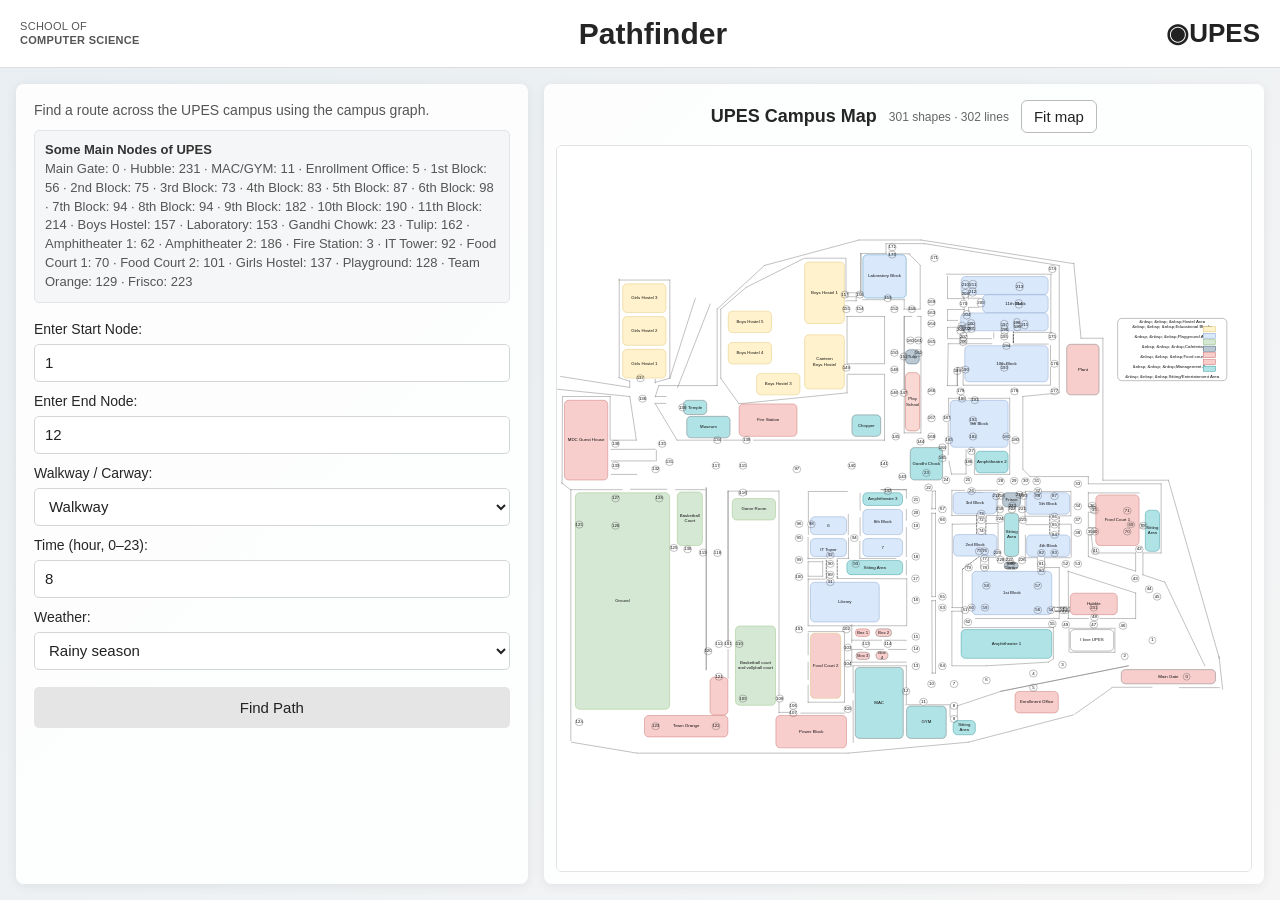
==== index.html @ a040332d "Add files via upload" ====
<!doctype html>
<html lang="en">
<head>
  <meta charset="utf-8">
  <meta name="viewport" content="width=device-width, initial-scale=1">
  <title>UPES Pathfinder</title>
  <style>
* { box-sizing: border-box; }

body {
  margin: 0;
  font-family: Arial, Helvetica, sans-serif;
  color: #252525;
  background: linear-gradient(135deg, #e8eef2, #f5f5f5);
}

.topbar {
  min-height: 68px;
  background: #fff;
  display: flex;
  align-items: center;
  justify-content: space-between;
  gap: 16px;
  padding: 12px 20px;
  border-bottom: 1px solid #ddd;
}

.school { font-size: 11px; line-height: 1.2; color: #555; letter-spacing: .3px; }
.topbar h1 { font-size: 30px; margin: 0; font-weight: 700; }
.brand { font-size: 26px; font-weight: 700; color: #222; }

.layout {
  display: grid;
  grid-template-columns: minmax(330px, 41%) minmax(0, 59%);
  gap: 16px;
  padding: 16px;
  min-height: calc(100vh - 68px);
}

.panel {
  background: rgba(255,255,255,.9);
  border-radius: 8px;
  box-shadow: 0 2px 12px #00000012;
  min-width: 0;
}

.controls { padding: 18px; overflow: auto; }
.intro { margin: 0 0 12px; color: #555; font-size: 14px; }

.node-info {
  font-size: 13px;
  line-height: 1.45;
  color: #555;
  background: #f5f6f7;
  border: 1px solid #e2e4e6;
  border-radius: 5px;
  padding: 10px;
  margin-bottom: 14px;
}
.node-info b { color: #333; }

form { display: flex; flex-direction: column; gap: 7px; }
label { font-size: 14px; margin-top: 4px; }

input, select {
  width: 100%;
  height: 38px;
  border: 1px solid #d3d6d9;
  border-radius: 5px;
  background: white;
  padding: 7px 10px;
  font-size: 15px;
  color: #222;
}

button {
  margin-top: 10px;
  border: 0;
  border-radius: 5px;
  background: #e5e5e5;
  color: #222;
  padding: 12px;
  font-size: 15px;
  cursor: pointer;
}
button:hover { background: #d8d8d8; }

#result {
  font-family: monospace;
  font-size: 13px;
  line-height: 1.6;
  white-space: normal;
  overflow-wrap: anywhere;
  margin-top: 14px;
  min-height: 52px;
  color: #333;
}

.map-panel {
  padding: 12px;
  display: flex;
  align-items: center;
  justify-content: center;
  min-height: 300px;
}
.map-placeholder {
  max-width: 420px;
  text-align: center;
  color: #777;
  padding: 24px;
}
.map-placeholder strong { color: #444; font-size: 18px; }
.map-placeholder p { font-size: 13px; line-height: 1.5; }

@media (max-width: 850px) {
  .layout { grid-template-columns: 1fr; }
  .topbar h1 { font-size: 23px; }
  .school { font-size: 9px; }
  .brand { font-size: 20px; }
}


.layout{height:calc(100vh - 68px);min-height:0}.map-panel{display:flex;flex-direction:column;height:100%;min-height:0;overflow:hidden}.map-heading{display:flex;align-items:center;gap:12px;padding:4px 4px 12px;flex:0 0 auto}.map-heading strong{font-size:18px}#map-counts{color:#666;font-size:12px;flex:1}#fit-map{margin:0;border:1px solid #bbb;background:#fff;border-radius:6px;padding:7px 12px;cursor:pointer}.map-viewport{position:relative;flex:1 1 auto;min-height:300px;width:100%;overflow:auto;background:#fff;border:1px solid #e1e4e7;border-radius:6px}.map-stage{position:relative;width:var(--map-width);height:var(--map-height);background:#fff;transform-origin:top left}.road-layer{position:absolute;inset:0;width:100%;height:100%;overflow:visible;z-index:1;pointer-events:none}.shape-layer{position:absolute;inset:0;z-index:2;pointer-events:none}.map-shape{position:absolute;display:flex;align-items:center;justify-content:center;padding:2px;color:#111;text-align:center;font-size:12px;line-height:1.15;white-space:pre-line;overflow:hidden;pointer-events:none}.map-shape.ellipse{border-radius:50%}.map-shape.rounded{border-radius:12px}.map-shape:not(.ellipse):not(.rounded){border-radius:0}.road{fill:none;vector-effect:non-scaling-stroke}@media(max-width:850px){.layout{height:auto;min-height:calc(100vh - 68px);grid-template-columns:1fr}.map-panel{height:70vh}}

</style>

<style>
  .active-route-glow, .active-route, .route-marker {
    pointer-events: none;
  }
</style>

</head>
<body>
  <header class="topbar">
    <div class="school">SCHOOL OF<br><b>COMPUTER SCIENCE</b></div>
    <h1>Pathfinder</h1>
    <div class="brand">◉UPES</div>
  </header>

  <main class="layout">
    <section class="panel controls">
      <p class="intro">Find a route across the UPES campus using the campus graph.</p>
      <div class="node-info">
        <b>Some Main Nodes of UPES</b><br>
        Main Gate: 0 · Hubble: 231 · MAC/GYM: 11 · Enrollment Office: 5 ·
        1st Block: 56 · 2nd Block: 75 · 3rd Block: 73 · 4th Block: 83 ·
        5th Block: 87 · 6th Block: 98 · 7th Block: 94 · 8th Block: 94 ·
        9th Block: 182 · 10th Block: 190 · 11th Block: 214 · Boys Hostel: 157 ·
        Laboratory: 153 · Gandhi Chowk: 23 · Tulip: 162 · Amphitheater 1: 62 ·
        Amphitheater 2: 186 · Fire Station: 3 · IT Tower: 92 · Food Court 1: 70 ·
        Food Court 2: 101 · Girls Hostel: 137 · Playground: 128 · Team Orange: 129 ·
        Frisco: 223
      </div>

      <form id="routeForm">
        <label for="sourceNode">Enter Start Node:</label>
        <input type="number" id="sourceNode" min="0" max="239" value="1" required>

        <label for="targetNode">Enter End Node:</label>
        <input type="number" id="targetNode" min="0" max="239" value="12" required>

        <label for="typeNode">Walkway / Carway:</label>
        <select id="typeNode">
          <option value="1">Walkway</option>
          <option value="0">Carway</option>
        </select>

        <label for="time_type">Time (hour, 0–23):</label>
        <input type="number" id="time_type" min="0" max="23" value="8" required>

        <label for="weather_type">Weather:</label>
        <select id="weather_type">
          <option value="1">Rainy season</option>
          <option value="0">Dry season</option>
        </select>

        <button id="findPathBtn" type="button">Find Path</button>
      </form>

      <div id="result" class="result" aria-live="polite"></div>
    </section>

    <section class="panel map-panel" aria-label="Campus map">
      <div class="map-heading"><strong>UPES Campus Map</strong><span id="map-counts">Loading map…</span><button id="fit-map" type="button">Fit map</button></div>
<div class="map-viewport" id="map-viewport"><div class="map-stage" id="map-stage"><svg class="road-layer" id="road-layer" aria-hidden="true"></svg><div class="shape-layer" id="shape-layer"></div></div></div>
    </section>
  </main>

  <script>
const MAP_DATA = {"width":1841,"height":1410,"vertices":[{"id":"IYZf7BjR_5kSXS8IjRfH-1","label":"Hubble","x":1410.0,"y":970.0,"w":130.0,"h":60.0,"style":{"fill":"#f8cecc","stroke":"#b85450","strokeWidth":1.0,"rounded":true,"ellipse":false,"dashed":false,"opacity":100.0}},{"id":"IYZf7BjR_5kSXS8IjRfH-2","label":"Main Gate","x":1550.0,"y":1180.0,"w":260.0,"h":40.0,"style":{"fill":"#F8CECC","stroke":"#555555","strokeWidth":1.0,"rounded":true,"ellipse":false,"dashed":false,"opacity":100.0}},{"id":"IYZf7BjR_5kSXS8IjRfH-3","label":"I love UPES","x":1410.0,"y":1070.0,"w":120.0,"h":60.0,"style":{"fill":"none","stroke":"#555555","strokeWidth":1.0,"rounded":true,"ellipse":false,"dashed":false,"opacity":100.0}},{"id":"IYZf7BjR_5kSXS8IjRfH-4","label":"1st Block","x":1140.0,"y":910.0,"w":220.0,"h":120.0,"style":{"fill":"#dae8fc","stroke":"#6c8ebf","strokeWidth":1.0,"rounded":true,"ellipse":false,"dashed":false,"opacity":100.0}},{"id":"IYZf7BjR_5kSXS8IjRfH-5","label":"Amphitheatre 1","x":1110.0,"y":1070.0,"w":250.0,"h":80.0,"style":{"fill":"#b0e3e6","stroke":"#0e8088","strokeWidth":1.0,"rounded":true,"ellipse":false,"dashed":false,"opacity":100.0}},{"id":"IYZf7BjR_5kSXS8IjRfH-6","label":"Enrollment Office","x":1258.0,"y":1240.0,"w":120.0,"h":60.0,"style":{"fill":"#f8cecc","stroke":"#b85450","strokeWidth":1.0,"rounded":true,"ellipse":false,"dashed":false,"opacity":100.0}},{"id":"IYZf7BjR_5kSXS8IjRfH-25","label":"Food Court 1","x":1480.0,"y":700.0,"w":120.0,"h":140.0,"style":{"fill":"#f8cecc","stroke":"#b85450","strokeWidth":1.0,"rounded":true,"ellipse":false,"dashed":false,"opacity":100.0}},{"id":"IYZf7BjR_5kSXS8IjRfH-33","label":"4th Block","x":1290.0,"y":810.0,"w":120.0,"h":60.0,"style":{"fill":"#dae8fc","stroke":"#6c8ebf","strokeWidth":1.0,"rounded":true,"ellipse":false,"dashed":false,"opacity":100.0}},{"id":"IYZf7BjR_5kSXS8IjRfH-39","label":"5th Block","x":1289.0,"y":694.0,"w":120.0,"h":60.0,"style":{"fill":"#dae8fc","stroke":"#6c8ebf","strokeWidth":1.0,"rounded":true,"ellipse":false,"dashed":false,"opacity":100.0}},{"id":"IYZf7BjR_5kSXS8IjRfH-47","label":"Amphitheatre 2","x":1150.0,"y":580.0,"w":90.0,"h":60.0,"style":{"fill":"#b0e3e6","stroke":"#0e8088","strokeWidth":1.0,"rounded":true,"ellipse":false,"dashed":false,"opacity":100.0}},{"id":"IYZf7BjR_5kSXS8IjRfH-49","label":"2nd Block","x":1089.0,"y":809.0,"w":120.0,"h":60.0,"style":{"fill":"#dae8fc","stroke":"#6c8ebf","strokeWidth":1.0,"rounded":true,"ellipse":false,"dashed":false,"opacity":100.0}},{"id":"IYZf7BjR_5kSXS8IjRfH-54","label":"3rd Block","x":1088.0,"y":693.0,"w":120.0,"h":60.0,"style":{"fill":"#dae8fc","stroke":"#6c8ebf","strokeWidth":1.0,"rounded":true,"ellipse":false,"dashed":false,"opacity":100.0}},{"id":"IYZf7BjR_5kSXS8IjRfH-60","label":"Gandhi Chock","x":970.0,"y":570.0,"w":90.0,"h":90.0,"style":{"fill":"#B0E3E6","stroke":"#555555","strokeWidth":1.0,"rounded":true,"ellipse":true,"dashed":false,"opacity":100.0}},{"id":"IYZf7BjR_5kSXS8IjRfH-72","label":"9th Block","x":1080.0,"y":440.0,"w":160.0,"h":130.0,"style":{"fill":"#dae8fc","stroke":"#6c8ebf","strokeWidth":1.0,"rounded":true,"ellipse":false,"dashed":false,"opacity":100.0}},{"id":"IYZf7BjR_5kSXS8IjRfH-77","label":"10th Block","x":1120.0,"y":290.0,"w":230.0,"h":100.0,"style":{"fill":"#dae8fc","stroke":"#6c8ebf","strokeWidth":1.0,"rounded":true,"ellipse":false,"dashed":false,"opacity":100.0}},{"id":"IYZf7BjR_5kSXS8IjRfH-113","label":"Plant","x":1400.0,"y":286.0,"w":90.0,"h":140.0,"style":{"fill":"#F8CECC","stroke":"#555555","strokeWidth":1.0,"rounded":true,"ellipse":false,"dashed":false,"opacity":100.0}},{"id":"IYZf7BjR_5kSXS8IjRfH-122","label":"Laboratory Block","x":840.0,"y":40.0,"w":120.0,"h":120.0,"style":{"fill":"#DAE8FC","stroke":"#10739e","strokeWidth":1.0,"rounded":true,"ellipse":false,"dashed":false,"opacity":100.0}},{"id":"IYZf7BjR_5kSXS8IjRfH-129","label":"Boys Hostel 1","x":680.0,"y":60.0,"w":110.0,"h":170.0,"style":{"fill":"#fff2cc","stroke":"#d6b656","strokeWidth":1.0,"rounded":true,"ellipse":false,"dashed":false,"opacity":100.0}},{"id":"IYZf7BjR_5kSXS8IjRfH-130","label":"Chopper","x":810.0,"y":480.0,"w":80.0,"h":60.0,"style":{"fill":"#B0E3E6","stroke":"#555555","strokeWidth":1.0,"rounded":true,"ellipse":false,"dashed":false,"opacity":100.0}},{"id":"IYZf7BjR_5kSXS8IjRfH-131","label":"Museum","x":356.0,"y":484.0,"w":120.0,"h":60.0,"style":{"fill":"#B0E3E6","stroke":"#555555","strokeWidth":1.0,"rounded":true,"ellipse":false,"dashed":false,"opacity":100.0}},{"id":"EC3knpTUbvlmggvKCOEK-1","label":"Amphitheatre 3","x":840.0,"y":694.0,"w":110.0,"h":36.0,"style":{"fill":"#b0e3e6","stroke":"#0e8088","strokeWidth":1.0,"rounded":true,"ellipse":false,"dashed":false,"opacity":100.0}},{"id":"EC3knpTUbvlmggvKCOEK-2","label":"8th Block","x":840.0,"y":740.0,"w":110.0,"h":70.0,"style":{"fill":"#dae8fc","stroke":"#6c8ebf","strokeWidth":1.0,"rounded":true,"ellipse":false,"dashed":false,"opacity":100.0}},{"id":"EC3knpTUbvlmggvKCOEK-3","label":"7","x":840.0,"y":820.0,"w":110.0,"h":50.0,"style":{"fill":"#dae8fc","stroke":"#6c8ebf","strokeWidth":1.0,"rounded":true,"ellipse":false,"dashed":false,"opacity":100.0}},{"id":"EC3knpTUbvlmggvKCOEK-4","label":"6","x":696.0,"y":760.0,"w":100.0,"h":50.0,"style":{"fill":"#dae8fc","stroke":"#6c8ebf","strokeWidth":1.0,"rounded":true,"ellipse":false,"dashed":false,"opacity":100.0}},{"id":"EC3knpTUbvlmggvKCOEK-5","label":"\nIT Tower\n","x":696.0,"y":820.0,"w":100.0,"h":50.0,"style":{"fill":"#dae8fc","stroke":"#6c8ebf","strokeWidth":1.0,"rounded":true,"ellipse":false,"dashed":false,"opacity":100.0}},{"id":"EC3knpTUbvlmggvKCOEK-15","label":"Library","x":696.0,"y":940.0,"w":190.0,"h":110.0,"style":{"fill":"#dae8fc","stroke":"#6c8ebf","strokeWidth":1.0,"rounded":true,"ellipse":false,"dashed":false,"opacity":100.0}},{"id":"EC3knpTUbvlmggvKCOEK-25","label":"Sitting Area","x":796.0,"y":880.0,"w":154.0,"h":40.0,"style":{"fill":"#b0e3e6","stroke":"#0e8088","strokeWidth":1.0,"rounded":true,"ellipse":false,"dashed":false,"opacity":100.0}},{"id":"EC3knpTUbvlmggvKCOEK-35","label":"Box 1","x":819.0,"y":1068.0,"w":41.0,"h":22.0,"style":{"fill":"#F8CECC","stroke":"#b85450","strokeWidth":1.0,"rounded":true,"ellipse":false,"dashed":false,"opacity":100.0}},{"id":"EC3knpTUbvlmggvKCOEK-36","label":"Box 2","x":875.0,"y":1068.0,"w":45.0,"h":22.0,"style":{"fill":"#F8CECC","stroke":"#555555","strokeWidth":1.0,"rounded":true,"ellipse":false,"dashed":false,"opacity":100.0}},{"id":"EC3knpTUbvlmggvKCOEK-37","label":"Box 4","x":876.0,"y":1130.0,"w":34.0,"h":23.0,"style":{"fill":"#F8CECC","stroke":"#555555","strokeWidth":1.0,"rounded":true,"ellipse":false,"dashed":false,"opacity":100.0}},{"id":"EC3knpTUbvlmggvKCOEK-38","label":"Box 3","x":821.0,"y":1132.0,"w":39.0,"h":21.0,"style":{"fill":"#F8CECC","stroke":"#555555","strokeWidth":1.0,"rounded":true,"ellipse":false,"dashed":false,"opacity":100.0}},{"id":"EC3knpTUbvlmggvKCOEK-54","label":"MAC","x":818.5,"y":1174.0,"w":133.5,"h":196.0,"style":{"fill":"#B0E3E6","stroke":"#555555","strokeWidth":1.0,"rounded":true,"ellipse":false,"dashed":false,"opacity":100.0}},{"id":"EC3knpTUbvlmggvKCOEK-55","label":"GYM","x":960.0,"y":1280.0,"w":110.0,"h":90.0,"style":{"fill":"#B0E3E6","stroke":"#555555","strokeWidth":1.0,"rounded":true,"ellipse":false,"dashed":false,"opacity":100.0}},{"id":"EC3knpTUbvlmggvKCOEK-56","label":"Food Court 2","x":696.0,"y":1080.0,"w":84.0,"h":180.0,"style":{"fill":"#F8CECC","stroke":"#d6b656","strokeWidth":1.0,"rounded":true,"ellipse":false,"dashed":false,"opacity":100.0}},{"id":"EC3knpTUbvlmggvKCOEK-65","label":"Power Block","x":601.0,"y":1306.0,"w":195.0,"h":90.0,"style":{"fill":"#f8cecc","stroke":"#b85450","strokeWidth":1.0,"rounded":true,"ellipse":false,"dashed":false,"opacity":100.0}},{"id":"EC3knpTUbvlmggvKCOEK-71","label":"Sitting Area","x":1088.0,"y":1320.0,"w":62.0,"h":40.0,"style":{"fill":"#b0e3e6","stroke":"#0e8088","strokeWidth":1.0,"rounded":true,"ellipse":false,"dashed":false,"opacity":100.0}},{"id":"EC3knpTUbvlmggvKCOEK-100","label":"Basketball court and vollyball court","x":490.0,"y":1060.0,"w":111.0,"h":219.0,"style":{"fill":"#d5e8d4","stroke":"#82b366","strokeWidth":1.0,"rounded":true,"ellipse":false,"dashed":false,"opacity":100.0}},{"id":"EC3knpTUbvlmggvKCOEK-106","label":"","x":420.0,"y":1201.0,"w":50.0,"h":105.0,"style":{"fill":"#f8cecc","stroke":"#b85450","strokeWidth":1.0,"rounded":true,"ellipse":false,"dashed":false,"opacity":100.0}},{"id":"EC3knpTUbvlmggvKCOEK-108","label":"Team Orange","x":240.0,"y":1306.0,"w":230.0,"h":60.0,"style":{"fill":"#f8cecc","stroke":"#b85450","strokeWidth":1.0,"rounded":true,"ellipse":false,"dashed":false,"opacity":100.0}},{"id":"EC3knpTUbvlmggvKCOEK-109","label":"Basketball Court","x":330.0,"y":692.0,"w":70.0,"h":148.0,"style":{"fill":"#d5e8d4","stroke":"#82b366","strokeWidth":1.0,"rounded":true,"ellipse":false,"dashed":false,"opacity":100.0}},{"id":"EC3knpTUbvlmggvKCOEK-110","label":"Ground","x":50.0,"y":694.0,"w":260.0,"h":596.0,"style":{"fill":"#d5e8d4","stroke":"#82b366","strokeWidth":1.0,"rounded":true,"ellipse":false,"dashed":false,"opacity":100.0}},{"id":"EC3knpTUbvlmggvKCOEK-114","label":"MDC Guest House","x":20.0,"y":440.0,"w":120.0,"h":220.0,"style":{"fill":"#f8cecc","stroke":"#b85450","strokeWidth":1.0,"rounded":true,"ellipse":false,"dashed":false,"opacity":100.0}},{"id":"EC3knpTUbvlmggvKCOEK-116","label":"Girls Hostel 1","x":180.0,"y":300.0,"w":120.0,"h":80.0,"style":{"fill":"#fff2cc","stroke":"#d6b656","strokeWidth":1.0,"rounded":true,"ellipse":false,"dashed":false,"opacity":100.0}},{"id":"W-oVFHL0gwR62hoQpA4F-15","label":"Frisco","x":1224.0,"y":694.0,"w":50.0,"h":40.0,"style":{"fill":"#bac8d3","stroke":"#23445d","strokeWidth":1.0,"rounded":true,"ellipse":false,"dashed":false,"opacity":100.0}},{"id":"W-oVFHL0gwR62hoQpA4F-16","label":"Sitting Area","x":1229.0,"y":750.0,"w":40.0,"h":120.0,"style":{"fill":"#B0E3E6","stroke":"#555555","strokeWidth":1.0,"rounded":true,"ellipse":false,"dashed":false,"opacity":100.0}},{"id":"W-oVFHL0gwR62hoQpA4F-17","label":"Chai Garam","x":1228.0,"y":885.0,"w":40.0,"h":20.0,"style":{"fill":"#BAC8D3","stroke":"#555555","strokeWidth":1.0,"rounded":true,"ellipse":false,"dashed":false,"opacity":100.0}},{"id":"W-oVFHL0gwR62hoQpA4F-24","label":"Sitting Area","x":1616.0,"y":742.0,"w":40.0,"h":114.0,"style":{"fill":"#b0e3e6","stroke":"#0e8088","strokeWidth":1.0,"rounded":true,"ellipse":false,"dashed":false,"opacity":100.0}},{"id":"W-oVFHL0gwR62hoQpA4F-38","label":"","x":1110.0,"y":100.0,"w":240.0,"h":50.0,"style":{"fill":"#dae8fc","stroke":"#6c8ebf","strokeWidth":1.0,"rounded":true,"ellipse":false,"dashed":false,"opacity":100.0}},{"id":"W-oVFHL0gwR62hoQpA4F-39","label":"","x":1109.0,"y":200.0,"w":241.0,"h":50.0,"style":{"fill":"#dae8fc","stroke":"#6c8ebf","strokeWidth":1.0,"rounded":true,"ellipse":false,"dashed":false,"opacity":100.0}},{"id":"W-oVFHL0gwR62hoQpA4F-40","label":"11th Block","x":1169.0,"y":150.0,"w":181.0,"h":50.0,"style":{"fill":"#dae8fc","stroke":"#6c8ebf","strokeWidth":1.0,"rounded":true,"ellipse":false,"dashed":false,"opacity":100.0}},{"id":"W-oVFHL0gwR62hoQpA4F-50","label":"Tulip","x":957.0,"y":301.0,"w":39.0,"h":40.0,"style":{"fill":"#bac8d3","stroke":"#23445d","strokeWidth":1.0,"rounded":true,"ellipse":false,"dashed":false,"opacity":100.0}},{"id":"W-oVFHL0gwR62hoQpA4F-51","label":"Play School","x":957.0,"y":364.0,"w":40.0,"h":161.0,"style":{"fill":"#fad9d5","stroke":"#ae4132","strokeWidth":1.0,"rounded":true,"ellipse":false,"dashed":false,"opacity":100.0}},{"id":"W-oVFHL0gwR62hoQpA4F-57","label":"Canteen\nBoys Hostel\n","x":680.0,"y":260.0,"w":110.0,"h":150.0,"style":{"fill":"#fff2cc","stroke":"#d6b656","strokeWidth":1.0,"rounded":true,"ellipse":false,"dashed":false,"opacity":100.0}},{"id":"W-oVFHL0gwR62hoQpA4F-64","label":"Fire Station","x":500.0,"y":450.0,"w":160.0,"h":90.0,"style":{"fill":"#f8cecc","stroke":"#b85450","strokeWidth":1.0,"rounded":true,"ellipse":false,"dashed":false,"opacity":100.0}},{"id":"W-oVFHL0gwR62hoQpA4F-65","label":"Boys Hostel 3","x":548.0,"y":366.0,"w":120.0,"h":60.0,"style":{"fill":"#fff2cc","stroke":"#d6b656","strokeWidth":1.0,"rounded":true,"ellipse":false,"dashed":false,"opacity":100.0}},{"id":"W-oVFHL0gwR62hoQpA4F-66","label":"Boys Hostel 4","x":470.0,"y":281.0,"w":120.0,"h":60.0,"style":{"fill":"#fff2cc","stroke":"#d6b656","strokeWidth":1.0,"rounded":true,"ellipse":false,"dashed":false,"opacity":100.0}},{"id":"W-oVFHL0gwR62hoQpA4F-73","label":"Boys Hostel 5","x":470.0,"y":195.0,"w":120.0,"h":60.0,"style":{"fill":"#fff2cc","stroke":"#d6b656","strokeWidth":1.0,"rounded":true,"ellipse":false,"dashed":false,"opacity":100.0}},{"id":"W-oVFHL0gwR62hoQpA4F-96","label":"Temple","x":347.0,"y":440.0,"w":65.0,"h":40.0,"style":{"fill":"#B0E3E6","stroke":"#555555","strokeWidth":1.0,"rounded":true,"ellipse":false,"dashed":false,"opacity":100.0}},{"id":"W-oVFHL0gwR62hoQpA4F-100","label":"Game Room","x":481.0,"y":710.0,"w":120.0,"h":60.0,"style":{"fill":"#d5e8d4","stroke":"#82b366","strokeWidth":1.0,"rounded":true,"ellipse":false,"dashed":false,"opacity":100.0}},{"id":"W-oVFHL0gwR62hoQpA4F-120","label":"Girls Hostel 2","x":180.0,"y":210.0,"w":120.0,"h":80.0,"style":{"fill":"#fff2cc","stroke":"#d6b656","strokeWidth":1.0,"rounded":true,"ellipse":false,"dashed":false,"opacity":100.0}},{"id":"W-oVFHL0gwR62hoQpA4F-121","label":"Girls Hostel 3","x":180.0,"y":120.0,"w":120.0,"h":80.0,"style":{"fill":"#fff2cc","stroke":"#d6b656","strokeWidth":1.0,"rounded":true,"ellipse":false,"dashed":false,"opacity":100.0}},{"id":"GjuP1hv-UIrWuF8ZY8VC-1","label":"1","x":1626.0,"y":1090.0,"w":20.0,"h":20.0,"style":{"fill":"none","stroke":"#555555","strokeWidth":1.0,"rounded":true,"ellipse":true,"dashed":false,"opacity":100.0}},{"id":"GjuP1hv-UIrWuF8ZY8VC-2","label":"0","x":1720.0,"y":1190.0,"w":20.0,"h":20.0,"style":{"fill":"none","stroke":"#555555","strokeWidth":1.0,"rounded":true,"ellipse":true,"dashed":false,"opacity":100.0}},{"id":"GjuP1hv-UIrWuF8ZY8VC-3","label":"3","x":1378.0,"y":1157.0,"w":22.0,"h":20.0,"style":{"fill":"none","stroke":"#555555","strokeWidth":1.0,"rounded":true,"ellipse":true,"dashed":false,"opacity":100.0}},{"id":"GjuP1hv-UIrWuF8ZY8VC-4","label":"49","x":1387.0,"y":1047.0,"w":22.0,"h":20.0,"style":{"fill":"none","stroke":"#555555","strokeWidth":1.0,"rounded":true,"ellipse":true,"dashed":false,"opacity":100.0}},{"id":"GjuP1hv-UIrWuF8ZY8VC-7","label":"43","x":1578.0,"y":920.0,"w":22.0,"h":20.0,"style":{"fill":"none","stroke":"#555555","strokeWidth":1.0,"rounded":true,"ellipse":true,"dashed":false,"opacity":100.0}},{"id":"GjuP1hv-UIrWuF8ZY8VC-8","label":"53","x":1420.0,"y":880.0,"w":22.0,"h":20.0,"style":{"fill":"none","stroke":"#555555","strokeWidth":1.0,"rounded":true,"ellipse":true,"dashed":false,"opacity":100.0}},{"id":"GjuP1hv-UIrWuF8ZY8VC-9","label":"42","x":1589.0,"y":840.0,"w":22.0,"h":20.0,"style":{"fill":"none","stroke":"#555555","strokeWidth":1.0,"rounded":true,"ellipse":true,"dashed":false,"opacity":100.0}},{"id":"GjuP1hv-UIrWuF8ZY8VC-10","label":"68","x":1600.0,"y":775.0,"w":22.0,"h":20.0,"style":{"fill":"none","stroke":"#555555","strokeWidth":1.0,"rounded":true,"ellipse":true,"dashed":false,"opacity":100.0}},{"id":"GjuP1hv-UIrWuF8ZY8VC-11","label":"35","x":1466.0,"y":733.0,"w":22.0,"h":20.0,"style":{"fill":"none","stroke":"#555555","strokeWidth":1.0,"rounded":true,"ellipse":true,"dashed":false,"opacity":100.0}},{"id":"GjuP1hv-UIrWuF8ZY8VC-14","label":"38","x":1420.0,"y":795.0,"w":22.0,"h":20.0,"style":{"fill":"none","stroke":"#555555","strokeWidth":1.0,"rounded":true,"ellipse":true,"dashed":false,"opacity":100.0}},{"id":"GjuP1hv-UIrWuF8ZY8VC-15","label":"39","x":1454.0,"y":791.0,"w":22.0,"h":20.0,"style":{"fill":"none","stroke":"#555555","strokeWidth":1.0,"rounded":true,"ellipse":true,"dashed":false,"opacity":100.0}},{"id":"GjuP1hv-UIrWuF8ZY8VC-17","label":"34","x":1420.0,"y":722.0,"w":22.0,"h":20.0,"style":{"fill":"none","stroke":"#555555","strokeWidth":1.0,"rounded":true,"ellipse":true,"dashed":false,"opacity":100.0}},{"id":"GjuP1hv-UIrWuF8ZY8VC-18","label":"84","x":1356.0,"y":800.0,"w":22.0,"h":20.0,"style":{"fill":"none","stroke":"#555555","strokeWidth":1.0,"rounded":true,"ellipse":true,"dashed":false,"opacity":100.0}},{"id":"GjuP1hv-UIrWuF8ZY8VC-19","label":"85","x":1356.0,"y":772.0,"w":22.0,"h":20.0,"style":{"fill":"none","stroke":"#555555","strokeWidth":1.0,"rounded":true,"ellipse":true,"dashed":false,"opacity":100.0}},{"id":"GjuP1hv-UIrWuF8ZY8VC-23","label":"62","x":1118.0,"y":1040.0,"w":22.0,"h":20.0,"style":{"fill":"none","stroke":"#555555","strokeWidth":1.0,"rounded":true,"ellipse":true,"dashed":false,"opacity":100.0}},{"id":"GjuP1hv-UIrWuF8ZY8VC-24","label":"60","x":1128.0,"y":1000.0,"w":22.0,"h":20.0,"style":{"fill":"none","stroke":"#555555","strokeWidth":1.0,"rounded":true,"ellipse":true,"dashed":false,"opacity":100.0}},{"id":"GjuP1hv-UIrWuF8ZY8VC-25","label":"63","x":1048.0,"y":1000.0,"w":22.0,"h":20.0,"style":{"fill":"none","stroke":"#555555","strokeWidth":1.0,"rounded":true,"ellipse":true,"dashed":false,"opacity":100.0}},{"id":"GjuP1hv-UIrWuF8ZY8VC-26","label":"80","x":1320.0,"y":900.0,"w":22.0,"h":20.0,"style":{"fill":"none","stroke":"#555555","strokeWidth":1.0,"rounded":true,"ellipse":true,"dashed":false,"opacity":100.0}},{"id":"GjuP1hv-UIrWuF8ZY8VC-27","label":"54","x":1346.0,"y":1007.0,"w":22.0,"h":20.0,"style":{"fill":"none","stroke":"#555555","strokeWidth":1.0,"rounded":true,"ellipse":true,"dashed":false,"opacity":100.0}},{"id":"GjuP1hv-UIrWuF8ZY8VC-28","label":"59","x":1165.0,"y":1000.0,"w":22.0,"h":20.0,"style":{"fill":"none","stroke":"#555555","strokeWidth":1.0,"rounded":true,"ellipse":true,"dashed":false,"opacity":100.0}},{"id":"GjuP1hv-UIrWuF8ZY8VC-29","label":"78","x":1164.0,"y":890.0,"w":22.0,"h":20.0,"style":{"fill":"none","stroke":"#555555","strokeWidth":1.0,"rounded":true,"ellipse":true,"dashed":false,"opacity":100.0}},{"id":"GjuP1hv-UIrWuF8ZY8VC-33","label":"77","x":1164.0,"y":865.0,"w":22.0,"h":20.0,"style":{"fill":"none","stroke":"#555555","strokeWidth":1.0,"rounded":true,"ellipse":true,"dashed":false,"opacity":100.0}},{"id":"GjuP1hv-UIrWuF8ZY8VC-34","label":"74","x":1155.0,"y":790.0,"w":22.0,"h":20.0,"style":{"fill":"none","stroke":"#555555","strokeWidth":1.0,"rounded":true,"ellipse":true,"dashed":false,"opacity":100.0}},{"id":"GjuP1hv-UIrWuF8ZY8VC-35","label":"79","x":1120.0,"y":890.0,"w":22.0,"h":20.0,"style":{"fill":"none","stroke":"#555555","strokeWidth":1.0,"rounded":true,"ellipse":true,"dashed":false,"opacity":100.0}},{"id":"GjuP1hv-UIrWuF8ZY8VC-36","label":"46","x":1544.0,"y":1050.0,"w":22.0,"h":20.0,"style":{"fill":"none","stroke":"#555555","strokeWidth":1.0,"rounded":true,"ellipse":true,"dashed":false,"opacity":100.0}},{"id":"GjuP1hv-UIrWuF8ZY8VC-40","label":"72","x":1155.0,"y":760.0,"w":22.0,"h":20.0,"style":{"fill":"none","stroke":"#555555","strokeWidth":1.0,"rounded":true,"ellipse":true,"dashed":false,"opacity":100.0}},{"id":"GjuP1hv-UIrWuF8ZY8VC-43","label":"26","x":1128.0,"y":680.0,"w":22.0,"h":20.0,"style":{"fill":"none","stroke":"#555555","strokeWidth":1.0,"rounded":true,"ellipse":true,"dashed":false,"opacity":100.0}},{"id":"GjuP1hv-UIrWuF8ZY8VC-45","label":"32","x":1310.0,"y":680.0,"w":22.0,"h":20.0,"style":{"fill":"none","stroke":"#555555","strokeWidth":1.0,"rounded":true,"ellipse":true,"dashed":false,"opacity":100.0}},{"id":"GjuP1hv-UIrWuF8ZY8VC-46","label":"88","x":1310.0,"y":693.0,"w":22.0,"h":20.0,"style":{"fill":"none","stroke":"#555555","strokeWidth":1.0,"rounded":true,"ellipse":true,"dashed":false,"opacity":100.0}},{"id":"GjuP1hv-UIrWuF8ZY8VC-47","label":"87","x":1356.0,"y":694.0,"w":22.0,"h":20.0,"style":{"fill":"none","stroke":"#555555","strokeWidth":1.0,"rounded":true,"ellipse":true,"dashed":false,"opacity":100.0}},{"id":"GjuP1hv-UIrWuF8ZY8VC-48","label":"33","x":1420.0,"y":660.0,"w":22.0,"h":20.0,"style":{"fill":"none","stroke":"#555555","strokeWidth":1.0,"rounded":true,"ellipse":true,"dashed":false,"opacity":100.0}},{"id":"GjuP1hv-UIrWuF8ZY8VC-49","label":"41","x":1468.0,"y":845.0,"w":22.0,"h":20.0,"style":{"fill":"none","stroke":"#555555","strokeWidth":1.0,"rounded":true,"ellipse":true,"dashed":false,"opacity":100.0}},{"id":"GjuP1hv-UIrWuF8ZY8VC-50","label":"82","x":1320.0,"y":850.0,"w":22.0,"h":20.0,"style":{"fill":"none","stroke":"#555555","strokeWidth":1.0,"rounded":true,"ellipse":true,"dashed":false,"opacity":100.0}},{"id":"GjuP1hv-UIrWuF8ZY8VC-51","label":"83","x":1356.0,"y":850.0,"w":22.0,"h":20.0,"style":{"fill":"none","stroke":"#555555","strokeWidth":1.0,"rounded":true,"ellipse":true,"dashed":false,"opacity":100.0}},{"id":"GjuP1hv-UIrWuF8ZY8VC-53","label":"229","x":1199.0,"y":850.0,"w":22.0,"h":20.0,"style":{"fill":"none","stroke":"#555555","strokeWidth":1.0,"rounded":true,"ellipse":true,"dashed":false,"opacity":100.0}},{"id":"GjuP1hv-UIrWuF8ZY8VC-54","label":"227","x":1232.0,"y":870.0,"w":22.0,"h":20.0,"style":{"fill":"none","stroke":"#555555","strokeWidth":1.0,"rounded":true,"ellipse":true,"dashed":false,"opacity":100.0}},{"id":"GjuP1hv-UIrWuF8ZY8VC-57","label":"5","x":1298.0,"y":1220.0,"w":22.0,"h":20.0,"style":{"fill":"none","stroke":"#555555","strokeWidth":1.0,"rounded":true,"ellipse":true,"dashed":false,"opacity":100.0}},{"id":"GjuP1hv-UIrWuF8ZY8VC-59","label":"6","x":1169.0,"y":1200.0,"w":22.0,"h":20.0,"style":{"fill":"none","stroke":"#555555","strokeWidth":1.0,"rounded":true,"ellipse":true,"dashed":false,"opacity":100.0}},{"id":"GjuP1hv-UIrWuF8ZY8VC-60","label":"7","x":1080.0,"y":1210.0,"w":22.0,"h":20.0,"style":{"fill":"none","stroke":"#555555","strokeWidth":1.0,"rounded":true,"ellipse":true,"dashed":false,"opacity":100.0}},{"id":"GjuP1hv-UIrWuF8ZY8VC-61","label":"10","x":1018.0,"y":1210.0,"w":22.0,"h":20.0,"style":{"fill":"none","stroke":"#555555","strokeWidth":1.0,"rounded":true,"ellipse":true,"dashed":false,"opacity":100.0}},{"id":"GjuP1hv-UIrWuF8ZY8VC-62","label":"11","x":996.0,"y":1259.0,"w":22.0,"h":20.0,"style":{"fill":"none","stroke":"#555555","strokeWidth":1.0,"rounded":true,"ellipse":true,"dashed":false,"opacity":100.0}},{"id":"GjuP1hv-UIrWuF8ZY8VC-63","label":"12","x":948.0,"y":1230.0,"w":22.0,"h":20.0,"style":{"fill":"none","stroke":"#555555","strokeWidth":1.0,"rounded":true,"ellipse":true,"dashed":false,"opacity":100.0}},{"id":"GjuP1hv-UIrWuF8ZY8VC-64","label":"8","x":1080.0,"y":1270.0,"w":22.0,"h":20.0,"style":{"fill":"none","stroke":"#555555","strokeWidth":1.0,"rounded":true,"ellipse":true,"dashed":false,"opacity":100.0}},{"id":"GjuP1hv-UIrWuF8ZY8VC-65","label":"9","x":1080.0,"y":1306.0,"w":22.0,"h":20.0,"style":{"fill":"none","stroke":"#555555","strokeWidth":1.0,"rounded":true,"ellipse":true,"dashed":false,"opacity":100.0}},{"id":"GjuP1hv-UIrWuF8ZY8VC-66","label":"13","x":975.0,"y":1161.0,"w":22.0,"h":20.0,"style":{"fill":"none","stroke":"#555555","strokeWidth":1.0,"rounded":true,"ellipse":true,"dashed":false,"opacity":100.0}},{"id":"GjuP1hv-UIrWuF8ZY8VC-67","label":"64","x":1048.0,"y":1161.0,"w":22.0,"h":20.0,"style":{"fill":"none","stroke":"#555555","strokeWidth":1.0,"rounded":true,"ellipse":true,"dashed":false,"opacity":100.0}},{"id":"GjuP1hv-UIrWuF8ZY8VC-68","label":"48","x":1466.0,"y":1027.0,"w":22.0,"h":20.0,"style":{"fill":"none","stroke":"#555555","strokeWidth":1.0,"rounded":true,"ellipse":true,"dashed":false,"opacity":100.0}},{"id":"GjuP1hv-UIrWuF8ZY8VC-69","label":"2","x":1550.0,"y":1134.0,"w":20.0,"h":20.0,"style":{"fill":"none","stroke":"#555555","strokeWidth":1.0,"rounded":true,"ellipse":true,"dashed":false,"opacity":100.0}},{"id":"GjuP1hv-UIrWuF8ZY8VC-70","label":"4","x":1298.0,"y":1181.0,"w":22.0,"h":20.0,"style":{"fill":"none","stroke":"#555555","strokeWidth":1.0,"rounded":true,"ellipse":true,"dashed":false,"opacity":100.0}},{"id":"GjuP1hv-UIrWuF8ZY8VC-71","label":"14","x":975.0,"y":1114.0,"w":22.0,"h":20.0,"style":{"fill":"none","stroke":"#555555","strokeWidth":1.0,"rounded":true,"ellipse":true,"dashed":false,"opacity":100.0}},{"id":"GjuP1hv-UIrWuF8ZY8VC-72","label":"15","x":975.0,"y":1080.0,"w":22.0,"h":20.0,"style":{"fill":"none","stroke":"#555555","strokeWidth":1.0,"rounded":true,"ellipse":true,"dashed":false,"opacity":100.0}},{"id":"GjuP1hv-UIrWuF8ZY8VC-73","label":"16","x":975.0,"y":980.0,"w":22.0,"h":20.0,"style":{"fill":"none","stroke":"#555555","strokeWidth":1.0,"rounded":true,"ellipse":true,"dashed":false,"opacity":100.0}},{"id":"DeXHwb8zD25k4syGg6Rr-1","label":"17","x":974.0,"y":920.0,"w":22.0,"h":20.0,"style":{"fill":"none","stroke":"#555555","strokeWidth":1.0,"rounded":true,"ellipse":true,"dashed":false,"opacity":100.0}},{"id":"DeXHwb8zD25k4syGg6Rr-2","label":"18","x":975.0,"y":860.0,"w":22.0,"h":20.0,"style":{"fill":"none","stroke":"#555555","strokeWidth":1.0,"rounded":true,"ellipse":true,"dashed":false,"opacity":100.0}},{"id":"DeXHwb8zD25k4syGg6Rr-3","label":"19","x":975.0,"y":775.0,"w":22.0,"h":20.0,"style":{"fill":"none","stroke":"#555555","strokeWidth":1.0,"rounded":true,"ellipse":true,"dashed":false,"opacity":100.0}},{"id":"DeXHwb8zD25k4syGg6Rr-4","label":"20","x":975.0,"y":740.0,"w":22.0,"h":20.0,"style":{"fill":"none","stroke":"#555555","strokeWidth":1.0,"rounded":true,"ellipse":true,"dashed":false,"opacity":100.0}},{"id":"DeXHwb8zD25k4syGg6Rr-5","label":"21","x":975.0,"y":704.0,"w":22.0,"h":20.0,"style":{"fill":"none","stroke":"#555555","strokeWidth":1.0,"rounded":true,"ellipse":true,"dashed":false,"opacity":100.0}},{"id":"DeXHwb8zD25k4syGg6Rr-7","label":"22","x":1010.0,"y":670.0,"w":22.0,"h":20.0,"style":{"fill":"none","stroke":"#555555","strokeWidth":1.0,"rounded":true,"ellipse":true,"dashed":false,"opacity":100.0}},{"id":"DeXHwb8zD25k4syGg6Rr-8","label":"23","x":1004.0,"y":630.0,"w":22.0,"h":20.0,"style":{"fill":"none","stroke":"#555555","strokeWidth":1.0,"rounded":true,"ellipse":true,"dashed":false,"opacity":100.0}},{"id":"DeXHwb8zD25k4syGg6Rr-9","label":"24","x":1058.0,"y":650.0,"w":22.0,"h":20.0,"style":{"fill":"none","stroke":"#555555","strokeWidth":1.0,"rounded":true,"ellipse":true,"dashed":false,"opacity":100.0}},{"id":"DeXHwb8zD25k4syGg6Rr-10","label":"25","x":1118.0,"y":650.0,"w":22.0,"h":20.0,"style":{"fill":"none","stroke":"#555555","strokeWidth":1.0,"rounded":true,"ellipse":true,"dashed":false,"opacity":100.0}},{"id":"DeXHwb8zD25k4syGg6Rr-16","label":"27","x":1128.0,"y":570.0,"w":22.0,"h":20.0,"style":{"fill":"none","stroke":"#555555","strokeWidth":1.0,"rounded":true,"ellipse":true,"dashed":false,"opacity":100.0}},{"id":"DeXHwb8zD25k4syGg6Rr-17","label":"29","x":1245.0,"y":652.0,"w":22.0,"h":20.0,"style":{"fill":"none","stroke":"#555555","strokeWidth":1.0,"rounded":true,"ellipse":true,"dashed":false,"opacity":100.0}},{"id":"DeXHwb8zD25k4syGg6Rr-18","label":"28","x":1208.0,"y":653.0,"w":22.0,"h":20.0,"style":{"fill":"none","stroke":"#555555","strokeWidth":1.0,"rounded":true,"ellipse":true,"dashed":false,"opacity":100.0}},{"id":"DeXHwb8zD25k4syGg6Rr-22","label":"30","x":1276.0,"y":653.0,"w":22.0,"h":20.0,"style":{"fill":"none","stroke":"#555555","strokeWidth":1.0,"rounded":true,"ellipse":true,"dashed":false,"opacity":100.0}},{"id":"DeXHwb8zD25k4syGg6Rr-23","label":"31","x":1307.0,"y":653.0,"w":22.0,"h":20.0,"style":{"fill":"none","stroke":"#555555","strokeWidth":1.0,"rounded":true,"ellipse":true,"dashed":false,"opacity":100.0}},{"id":"DeXHwb8zD25k4syGg6Rr-25","label":"36","x":1460.0,"y":720.0,"w":22.0,"h":20.0,"style":{"fill":"none","stroke":"#555555","strokeWidth":1.0,"rounded":true,"ellipse":true,"dashed":false,"opacity":100.0}},{"id":"DeXHwb8zD25k4syGg6Rr-27","label":"37","x":1420.0,"y":760.0,"w":22.0,"h":20.0,"style":{"fill":"none","stroke":"#555555","strokeWidth":1.0,"rounded":true,"ellipse":true,"dashed":false,"opacity":100.0}},{"id":"DeXHwb8zD25k4syGg6Rr-32","label":"40","x":1467.0,"y":791.0,"w":22.0,"h":20.0,"style":{"fill":"none","stroke":"#555555","strokeWidth":1.0,"rounded":true,"ellipse":true,"dashed":false,"opacity":100.0}},{"id":"DeXHwb8zD25k4syGg6Rr-33","label":"69","x":1566.0,"y":774.0,"w":22.0,"h":16.0,"style":{"fill":"none","stroke":"#555555","strokeWidth":1.0,"rounded":true,"ellipse":true,"dashed":false,"opacity":100.0}},{"id":"DeXHwb8zD25k4syGg6Rr-34","label":"70","x":1556.0,"y":791.0,"w":22.0,"h":20.0,"style":{"fill":"none","stroke":"#555555","strokeWidth":1.0,"rounded":true,"ellipse":true,"dashed":false,"opacity":100.0}},{"id":"DeXHwb8zD25k4syGg6Rr-36","label":"71","x":1556.0,"y":734.0,"w":22.0,"h":20.0,"style":{"fill":"none","stroke":"#555555","strokeWidth":1.0,"rounded":true,"ellipse":true,"dashed":false,"opacity":100.0}},{"id":"DeXHwb8zD25k4syGg6Rr-37","label":"44","x":1616.0,"y":950.0,"w":22.0,"h":20.0,"style":{"fill":"none","stroke":"#555555","strokeWidth":1.0,"rounded":true,"ellipse":true,"dashed":false,"opacity":100.0}},{"id":"DeXHwb8zD25k4syGg6Rr-38","label":"45","x":1638.0,"y":970.0,"w":22.0,"h":20.0,"style":{"fill":"none","stroke":"#555555","strokeWidth":1.0,"rounded":true,"ellipse":true,"dashed":false,"opacity":100.0}},{"id":"DeXHwb8zD25k4syGg6Rr-39","label":"47","x":1464.0,"y":1047.0,"w":22.0,"h":20.0,"style":{"fill":"none","stroke":"#555555","strokeWidth":1.0,"rounded":true,"ellipse":true,"dashed":false,"opacity":100.0}},{"id":"DeXHwb8zD25k4syGg6Rr-42","label":"50","x":1387.0,"y":1007.0,"w":22.0,"h":20.0,"style":{"fill":"none","stroke":"#555555","strokeWidth":1.0,"rounded":true,"ellipse":true,"dashed":false,"opacity":100.0}},{"id":"DeXHwb8zD25k4syGg6Rr-43","label":"51","x":1378.0,"y":1007.0,"w":22.0,"h":20.0,"style":{"fill":"none","stroke":"#555555","strokeWidth":1.0,"rounded":true,"ellipse":true,"dashed":false,"opacity":100.0}},{"id":"DeXHwb8zD25k4syGg6Rr-45","label":"52","x":1387.0,"y":880.0,"w":22.0,"h":20.0,"style":{"fill":"none","stroke":"#555555","strokeWidth":1.0,"rounded":true,"ellipse":true,"dashed":false,"opacity":100.0}},{"id":"DeXHwb8zD25k4syGg6Rr-46","label":"55","x":1350.0,"y":1045.0,"w":22.0,"h":20.0,"style":{"fill":"none","stroke":"#555555","strokeWidth":1.0,"rounded":true,"ellipse":true,"dashed":false,"opacity":100.0}},{"id":"DeXHwb8zD25k4syGg6Rr-47","label":"56","x":1310.0,"y":1007.0,"w":22.0,"h":20.0,"style":{"fill":"none","stroke":"#555555","strokeWidth":1.0,"rounded":true,"ellipse":true,"dashed":false,"opacity":100.0}},{"id":"DeXHwb8zD25k4syGg6Rr-49","label":"57","x":1310.0,"y":940.0,"w":22.0,"h":20.0,"style":{"fill":"none","stroke":"#555555","strokeWidth":1.0,"rounded":true,"ellipse":true,"dashed":false,"opacity":100.0}},{"id":"DeXHwb8zD25k4syGg6Rr-50","label":"58","x":1169.0,"y":940.0,"w":22.0,"h":20.0,"style":{"fill":"none","stroke":"#555555","strokeWidth":1.0,"rounded":true,"ellipse":true,"dashed":false,"opacity":100.0}},{"id":"DeXHwb8zD25k4syGg6Rr-51","label":"61","x":1110.0,"y":1007.0,"w":22.0,"h":20.0,"style":{"fill":"none","stroke":"#555555","strokeWidth":1.0,"rounded":true,"ellipse":true,"dashed":false,"opacity":100.0}},{"id":"DeXHwb8zD25k4syGg6Rr-52","label":"65","x":1048.0,"y":970.0,"w":22.0,"h":20.0,"style":{"fill":"none","stroke":"#555555","strokeWidth":1.0,"rounded":true,"ellipse":true,"dashed":false,"opacity":100.0}},{"id":"DeXHwb8zD25k4syGg6Rr-53","label":"66","x":1048.0,"y":760.0,"w":22.0,"h":20.0,"style":{"fill":"none","stroke":"#555555","strokeWidth":1.0,"rounded":true,"ellipse":true,"dashed":false,"opacity":100.0}},{"id":"DeXHwb8zD25k4syGg6Rr-54","label":"67","x":1048.0,"y":730.0,"w":22.0,"h":20.0,"style":{"fill":"none","stroke":"#555555","strokeWidth":1.0,"rounded":true,"ellipse":true,"dashed":false,"opacity":100.0}},{"id":"Plu7z-0yZp_YOlDEHvjS-2","label":"73","x":1155.0,"y":742.0,"w":22.0,"h":20.0,"style":{"fill":"none","stroke":"#555555","strokeWidth":1.0,"rounded":true,"ellipse":true,"dashed":false,"opacity":100.0}},{"id":"Plu7z-0yZp_YOlDEHvjS-3","label":"75","x":1149.0,"y":845.0,"w":22.0,"h":20.0,"style":{"fill":"none","stroke":"#555555","strokeWidth":1.0,"rounded":true,"ellipse":true,"dashed":false,"opacity":100.0}},{"id":"Plu7z-0yZp_YOlDEHvjS-4","label":"76","x":1164.0,"y":845.0,"w":22.0,"h":20.0,"style":{"fill":"none","stroke":"#555555","strokeWidth":1.0,"rounded":true,"ellipse":true,"dashed":false,"opacity":100.0}},{"id":"Plu7z-0yZp_YOlDEHvjS-5","label":"81","x":1320.0,"y":880.0,"w":22.0,"h":20.0,"style":{"fill":"none","stroke":"#555555","strokeWidth":1.0,"rounded":true,"ellipse":true,"dashed":false,"opacity":100.0}},{"id":"Plu7z-0yZp_YOlDEHvjS-7","label":"86","x":1356.0,"y":750.0,"w":22.0,"h":20.0,"style":{"fill":"none","stroke":"#555555","strokeWidth":1.0,"rounded":true,"ellipse":true,"dashed":false,"opacity":100.0}},{"id":"Ffr8uTw1fdLG1vxqtj-k-3","label":"89","x":740.0,"y":910.0,"w":22.0,"h":20.0,"style":{"fill":"none","stroke":"#555555","strokeWidth":1.0,"rounded":true,"ellipse":true,"dashed":false,"opacity":100.0}},{"id":"Ffr8uTw1fdLG1vxqtj-k-4","label":"90","x":740.0,"y":880.0,"w":22.0,"h":20.0,"style":{"fill":"none","stroke":"#555555","strokeWidth":1.0,"rounded":true,"ellipse":true,"dashed":false,"opacity":100.0}},{"id":"Ffr8uTw1fdLG1vxqtj-k-5","label":"91","x":740.0,"y":930.0,"w":22.0,"h":20.0,"style":{"fill":"none","stroke":"#555555","strokeWidth":1.0,"rounded":true,"ellipse":true,"dashed":false,"opacity":100.0}},{"id":"Ffr8uTw1fdLG1vxqtj-k-6","label":"92","x":740.0,"y":856.0,"w":22.0,"h":20.0,"style":{"fill":"none","stroke":"#555555","strokeWidth":1.0,"rounded":true,"ellipse":true,"dashed":false,"opacity":100.0}},{"id":"Ffr8uTw1fdLG1vxqtj-k-7","label":"93","x":810.0,"y":880.0,"w":22.0,"h":20.0,"style":{"fill":"none","stroke":"#555555","strokeWidth":1.0,"rounded":true,"ellipse":true,"dashed":false,"opacity":100.0}},{"id":"TveBXLTVjXSKdh_mpqce-3","label":"94","x":806.0,"y":809.0,"w":22.0,"h":20.0,"style":{"fill":"none","stroke":"#555555","strokeWidth":1.0,"rounded":true,"ellipse":true,"dashed":false,"opacity":100.0}},{"id":"TveBXLTVjXSKdh_mpqce-4","label":"95","x":654.0,"y":809.0,"w":22.0,"h":20.0,"style":{"fill":"none","stroke":"#555555","strokeWidth":1.0,"rounded":true,"ellipse":true,"dashed":false,"opacity":100.0}},{"id":"TveBXLTVjXSKdh_mpqce-11","label":"96","x":654.0,"y":770.0,"w":22.0,"h":20.0,"style":{"fill":"none","stroke":"#555555","strokeWidth":1.0,"rounded":true,"ellipse":true,"dashed":false,"opacity":100.0}},{"id":"TveBXLTVjXSKdh_mpqce-12","label":"97","x":648.0,"y":620.0,"w":22.0,"h":20.0,"style":{"fill":"none","stroke":"#555555","strokeWidth":1.0,"rounded":true,"ellipse":true,"dashed":false,"opacity":100.0}},{"id":"TveBXLTVjXSKdh_mpqce-18","label":"98","x":687.5,"y":771.0,"w":22.0,"h":20.0,"style":{"fill":"none","stroke":"#555555","strokeWidth":1.0,"rounded":true,"ellipse":true,"dashed":false,"opacity":100.0}},{"id":"TveBXLTVjXSKdh_mpqce-19","label":"99","x":654.0,"y":869.0,"w":22.0,"h":20.0,"style":{"fill":"none","stroke":"#555555","strokeWidth":1.0,"rounded":true,"ellipse":true,"dashed":false,"opacity":100.0}},{"id":"TveBXLTVjXSKdh_mpqce-20","label":"100","x":654.0,"y":916.0,"w":22.0,"h":20.0,"style":{"fill":"none","stroke":"#555555","strokeWidth":1.0,"rounded":true,"ellipse":true,"dashed":false,"opacity":100.0}},{"id":"TveBXLTVjXSKdh_mpqce-21","label":"101","x":654.0,"y":1060.0,"w":22.0,"h":20.0,"style":{"fill":"none","stroke":"#555555","strokeWidth":1.0,"rounded":true,"ellipse":true,"dashed":false,"opacity":100.0}},{"id":"TveBXLTVjXSKdh_mpqce-22","label":"102","x":784.0,"y":1060.0,"w":22.0,"h":20.0,"style":{"fill":"none","stroke":"#555555","strokeWidth":1.0,"rounded":true,"ellipse":true,"dashed":false,"opacity":100.0}},{"id":"TveBXLTVjXSKdh_mpqce-23","label":"103","x":788.0,"y":1110.0,"w":22.0,"h":20.0,"style":{"fill":"none","stroke":"#555555","strokeWidth":1.0,"rounded":true,"ellipse":true,"dashed":false,"opacity":100.0}},{"id":"TveBXLTVjXSKdh_mpqce-24","label":"104","x":788.0,"y":1154.0,"w":22.0,"h":20.0,"style":{"fill":"none","stroke":"#555555","strokeWidth":1.0,"rounded":true,"ellipse":true,"dashed":false,"opacity":100.0}},{"id":"TveBXLTVjXSKdh_mpqce-25","label":"105","x":788.0,"y":1279.0,"w":22.0,"h":20.0,"style":{"fill":"none","stroke":"#555555","strokeWidth":1.0,"rounded":true,"ellipse":true,"dashed":false,"opacity":100.0}},{"id":"TveBXLTVjXSKdh_mpqce-26","label":"106","x":638.0,"y":1270.0,"w":22.0,"h":20.0,"style":{"fill":"none","stroke":"#555555","strokeWidth":1.0,"rounded":true,"ellipse":true,"dashed":false,"opacity":100.0}},{"id":"TveBXLTVjXSKdh_mpqce-27","label":"107","x":638.0,"y":1290.0,"w":22.0,"h":20.0,"style":{"fill":"none","stroke":"#555555","strokeWidth":1.0,"rounded":true,"ellipse":true,"dashed":false,"opacity":100.0}},{"id":"TveBXLTVjXSKdh_mpqce-28","label":"108","x":601.0,"y":1250.0,"w":22.0,"h":20.0,"style":{"fill":"none","stroke":"#555555","strokeWidth":1.0,"rounded":true,"ellipse":true,"dashed":false,"opacity":100.0}},{"id":"TveBXLTVjXSKdh_mpqce-29","label":"109","x":500.0,"y":1250.0,"w":22.0,"h":20.0,"style":{"fill":"none","stroke":"#555555","strokeWidth":1.0,"rounded":true,"ellipse":true,"dashed":false,"opacity":100.0}},{"id":"TveBXLTVjXSKdh_mpqce-30","label":"110","x":490.0,"y":1100.0,"w":22.0,"h":20.0,"style":{"fill":"none","stroke":"#555555","strokeWidth":1.0,"rounded":true,"ellipse":true,"dashed":false,"opacity":100.0}},{"id":"TveBXLTVjXSKdh_mpqce-31","label":"111","x":459.0,"y":1100.0,"w":22.0,"h":20.0,"style":{"fill":"none","stroke":"#555555","strokeWidth":1.0,"rounded":true,"ellipse":true,"dashed":false,"opacity":100.0}},{"id":"TveBXLTVjXSKdh_mpqce-33","label":"112","x":434.0,"y":1100.0,"w":22.0,"h":20.0,"style":{"fill":"none","stroke":"#555555","strokeWidth":1.0,"rounded":true,"ellipse":true,"dashed":false,"opacity":100.0}},{"id":"TveBXLTVjXSKdh_mpqce-34","label":"113","x":838.0,"y":1100.0,"w":22.0,"h":20.0,"style":{"fill":"none","stroke":"#555555","strokeWidth":1.0,"rounded":true,"ellipse":true,"dashed":false,"opacity":100.0}},{"id":"TveBXLTVjXSKdh_mpqce-35","label":"114","x":898.0,"y":1100.0,"w":22.0,"h":20.0,"style":{"fill":"none","stroke":"#555555","strokeWidth":1.0,"rounded":true,"ellipse":true,"dashed":false,"opacity":100.0}},{"id":"TveBXLTVjXSKdh_mpqce-36","label":"115","x":500.0,"y":610.0,"w":22.0,"h":20.0,"style":{"fill":"none","stroke":"#555555","strokeWidth":1.0,"rounded":true,"ellipse":true,"dashed":false,"opacity":100.0}},{"id":"TveBXLTVjXSKdh_mpqce-37","label":"116","x":500.0,"y":684.0,"w":22.0,"h":20.0,"style":{"fill":"none","stroke":"#555555","strokeWidth":1.0,"rounded":true,"ellipse":true,"dashed":false,"opacity":100.0}},{"id":"TveBXLTVjXSKdh_mpqce-38","label":"117","x":426.0,"y":610.0,"w":22.0,"h":20.0,"style":{"fill":"none","stroke":"#555555","strokeWidth":1.0,"rounded":true,"ellipse":true,"dashed":false,"opacity":100.0}},{"id":"TveBXLTVjXSKdh_mpqce-39","label":"118","x":430.0,"y":850.0,"w":22.0,"h":20.0,"style":{"fill":"none","stroke":"#555555","strokeWidth":1.0,"rounded":true,"ellipse":true,"dashed":false,"opacity":100.0}},{"id":"TveBXLTVjXSKdh_mpqce-40","label":"119","x":390.0,"y":849.0,"w":22.0,"h":20.0,"style":{"fill":"none","stroke":"#555555","strokeWidth":1.0,"rounded":true,"ellipse":true,"dashed":false,"opacity":100.0}},{"id":"TveBXLTVjXSKdh_mpqce-42","label":"120","x":404.0,"y":1120.0,"w":22.0,"h":20.0,"style":{"fill":"none","stroke":"#555555","strokeWidth":1.0,"rounded":true,"ellipse":true,"dashed":false,"opacity":100.0}},{"id":"TveBXLTVjXSKdh_mpqce-45","label":"121","x":434.0,"y":1190.0,"w":22.0,"h":20.0,"style":{"fill":"none","stroke":"#555555","strokeWidth":1.0,"rounded":true,"ellipse":true,"dashed":false,"opacity":100.0}},{"id":"TveBXLTVjXSKdh_mpqce-46","label":"122","x":426.0,"y":1326.0,"w":22.0,"h":20.0,"style":{"fill":"none","stroke":"#555555","strokeWidth":1.0,"rounded":true,"ellipse":true,"dashed":false,"opacity":100.0}},{"id":"TveBXLTVjXSKdh_mpqce-47","label":"123","x":260.0,"y":1326.0,"w":22.0,"h":20.0,"style":{"fill":"none","stroke":"#555555","strokeWidth":1.0,"rounded":true,"ellipse":true,"dashed":false,"opacity":100.0}},{"id":"TveBXLTVjXSKdh_mpqce-48","label":"124","x":50.0,"y":1315.0,"w":22.0,"h":20.0,"style":{"fill":"none","stroke":"#555555","strokeWidth":1.0,"rounded":true,"ellipse":true,"dashed":false,"opacity":100.0}},{"id":"TveBXLTVjXSKdh_mpqce-49","label":"125","x":50.0,"y":772.0,"w":22.0,"h":20.0,"style":{"fill":"none","stroke":"#555555","strokeWidth":1.0,"rounded":true,"ellipse":true,"dashed":false,"opacity":100.0}},{"id":"TveBXLTVjXSKdh_mpqce-50","label":"126","x":150.0,"y":775.0,"w":22.0,"h":20.0,"style":{"fill":"none","stroke":"#555555","strokeWidth":1.0,"rounded":true,"ellipse":true,"dashed":false,"opacity":100.0}},{"id":"TveBXLTVjXSKdh_mpqce-51","label":"127","x":150.0,"y":700.0,"w":22.0,"h":20.0,"style":{"fill":"none","stroke":"#555555","strokeWidth":1.0,"rounded":true,"ellipse":true,"dashed":false,"opacity":100.0}},{"id":"TveBXLTVjXSKdh_mpqce-52","label":"128","x":270.0,"y":700.0,"w":22.0,"h":20.0,"style":{"fill":"none","stroke":"#555555","strokeWidth":1.0,"rounded":true,"ellipse":true,"dashed":false,"opacity":100.0}},{"id":"TveBXLTVjXSKdh_mpqce-53","label":"129","x":310.0,"y":836.0,"w":22.0,"h":20.0,"style":{"fill":"none","stroke":"#555555","strokeWidth":1.0,"rounded":true,"ellipse":true,"dashed":false,"opacity":100.0}},{"id":"TveBXLTVjXSKdh_mpqce-54","label":"130","x":348.0,"y":840.0,"w":22.0,"h":20.0,"style":{"fill":"none","stroke":"#555555","strokeWidth":1.0,"rounded":true,"ellipse":true,"dashed":false,"opacity":100.0}},{"id":"mSmnDWPpLLCPNtsXLj_u-1","label":"131","x":298.0,"y":600.0,"w":22.0,"h":20.0,"style":{"fill":"none","stroke":"#555555","strokeWidth":1.0,"rounded":true,"ellipse":true,"dashed":false,"opacity":100.0}},{"id":"mSmnDWPpLLCPNtsXLj_u-4","label":"132","x":260.0,"y":620.0,"w":22.0,"h":20.0,"style":{"fill":"none","stroke":"#555555","strokeWidth":1.0,"rounded":true,"ellipse":true,"dashed":false,"opacity":100.0}},{"id":"mSmnDWPpLLCPNtsXLj_u-5","label":"133","x":150.0,"y":610.0,"w":22.0,"h":20.0,"style":{"fill":"none","stroke":"#555555","strokeWidth":1.0,"rounded":true,"ellipse":true,"dashed":false,"opacity":100.0}},{"id":"mSmnDWPpLLCPNtsXLj_u-6","label":"134","x":430.0,"y":540.0,"w":22.0,"h":20.0,"style":{"fill":"none","stroke":"#555555","strokeWidth":1.0,"rounded":true,"ellipse":true,"dashed":false,"opacity":100.0}},{"id":"mSmnDWPpLLCPNtsXLj_u-7","label":"135","x":278.0,"y":550.0,"w":22.0,"h":20.0,"style":{"fill":"none","stroke":"#555555","strokeWidth":1.0,"rounded":true,"ellipse":true,"dashed":false,"opacity":100.0}},{"id":"mSmnDWPpLLCPNtsXLj_u-8","label":"136","x":150.0,"y":550.0,"w":22.0,"h":20.0,"style":{"fill":"none","stroke":"#555555","strokeWidth":1.0,"rounded":true,"ellipse":true,"dashed":false,"opacity":100.0}},{"id":"mSmnDWPpLLCPNtsXLj_u-9","label":"136","x":224.0,"y":426.0,"w":22.0,"h":20.0,"style":{"fill":"none","stroke":"#555555","strokeWidth":1.0,"rounded":true,"ellipse":true,"dashed":false,"opacity":100.0}},{"id":"mSmnDWPpLLCPNtsXLj_u-12","label":"137","x":218.0,"y":370.0,"w":22.0,"h":20.0,"style":{"fill":"none","stroke":"#555555","strokeWidth":1.0,"rounded":true,"ellipse":true,"dashed":false,"opacity":100.0}},{"id":"mSmnDWPpLLCPNtsXLj_u-13","label":"138","x":334.0,"y":450.0,"w":22.0,"h":20.0,"style":{"fill":"none","stroke":"#555555","strokeWidth":1.0,"rounded":true,"ellipse":true,"dashed":false,"opacity":100.0}},{"id":"mSmnDWPpLLCPNtsXLj_u-16","label":"139","x":510.0,"y":540.0,"w":22.0,"h":20.0,"style":{"fill":"none","stroke":"#555555","strokeWidth":1.0,"rounded":true,"ellipse":true,"dashed":false,"opacity":100.0}},{"id":"mSmnDWPpLLCPNtsXLj_u-17","label":"140","x":799.0,"y":610.0,"w":22.0,"h":20.0,"style":{"fill":"none","stroke":"#555555","strokeWidth":1.0,"rounded":true,"ellipse":true,"dashed":false,"opacity":100.0}},{"id":"mSmnDWPpLLCPNtsXLj_u-18","label":"141","x":888.0,"y":605.0,"w":22.0,"h":20.0,"style":{"fill":"none","stroke":"#555555","strokeWidth":1.0,"rounded":true,"ellipse":true,"dashed":false,"opacity":100.0}},{"id":"mSmnDWPpLLCPNtsXLj_u-20","label":"142","x":898.0,"y":680.0,"w":22.0,"h":20.0,"style":{"fill":"none","stroke":"#555555","strokeWidth":1.0,"rounded":true,"ellipse":true,"dashed":false,"opacity":100.0}},{"id":"mSmnDWPpLLCPNtsXLj_u-22","label":"143","x":938.0,"y":640.0,"w":22.0,"h":20.0,"style":{"fill":"none","stroke":"#555555","strokeWidth":1.0,"rounded":true,"ellipse":true,"dashed":false,"opacity":100.0}},{"id":"mSmnDWPpLLCPNtsXLj_u-24","label":"144","x":988.0,"y":544.0,"w":22.0,"h":20.0,"style":{"fill":"none","stroke":"#555555","strokeWidth":1.0,"rounded":true,"ellipse":true,"dashed":false,"opacity":100.0}},{"id":"mSmnDWPpLLCPNtsXLj_u-25","label":"145","x":920.0,"y":530.0,"w":22.0,"h":20.0,"style":{"fill":"none","stroke":"#555555","strokeWidth":1.0,"rounded":true,"ellipse":true,"dashed":false,"opacity":100.0}},{"id":"mSmnDWPpLLCPNtsXLj_u-26","label":"146","x":916.0,"y":410.0,"w":22.0,"h":20.0,"style":{"fill":"none","stroke":"#555555","strokeWidth":1.0,"rounded":true,"ellipse":true,"dashed":false,"opacity":100.0}},{"id":"mSmnDWPpLLCPNtsXLj_u-27","label":"147","x":942.0,"y":410.0,"w":22.0,"h":20.0,"style":{"fill":"none","stroke":"#555555","strokeWidth":1.0,"rounded":true,"ellipse":true,"dashed":false,"opacity":100.0}},{"id":"mSmnDWPpLLCPNtsXLj_u-28","label":"148","x":916.0,"y":346.0,"w":22.0,"h":20.0,"style":{"fill":"none","stroke":"#555555","strokeWidth":1.0,"rounded":true,"ellipse":true,"dashed":false,"opacity":100.0}},{"id":"mSmnDWPpLLCPNtsXLj_u-29","label":"149","x":784.0,"y":341.0,"w":22.0,"h":20.0,"style":{"fill":"none","stroke":"#555555","strokeWidth":1.0,"rounded":true,"ellipse":true,"dashed":false,"opacity":100.0}},{"id":"mSmnDWPpLLCPNtsXLj_u-30","label":"150","x":916.0,"y":300.0,"w":22.0,"h":20.0,"style":{"fill":"none","stroke":"#555555","strokeWidth":1.0,"rounded":true,"ellipse":true,"dashed":false,"opacity":100.0}},{"id":"mSmnDWPpLLCPNtsXLj_u-31","label":"151","x":942.0,"y":310.0,"w":22.0,"h":20.0,"style":{"fill":"none","stroke":"#555555","strokeWidth":1.0,"rounded":true,"ellipse":true,"dashed":false,"opacity":100.0}},{"id":"mSmnDWPpLLCPNtsXLj_u-33","label":"152","x":916.0,"y":180.0,"w":22.0,"h":20.0,"style":{"fill":"none","stroke":"#555555","strokeWidth":1.0,"rounded":true,"ellipse":true,"dashed":false,"opacity":100.0}},{"id":"mSmnDWPpLLCPNtsXLj_u-35","label":"153","x":898.0,"y":150.0,"w":22.0,"h":20.0,"style":{"fill":"none","stroke":"#555555","strokeWidth":1.0,"rounded":true,"ellipse":true,"dashed":false,"opacity":100.0}},{"id":"mSmnDWPpLLCPNtsXLj_u-36","label":"154","x":821.0,"y":180.0,"w":22.0,"h":20.0,"style":{"fill":"none","stroke":"#555555","strokeWidth":1.0,"rounded":true,"ellipse":true,"dashed":false,"opacity":100.0}},{"id":"mSmnDWPpLLCPNtsXLj_u-37","label":"155","x":784.0,"y":180.0,"w":22.0,"h":20.0,"style":{"fill":"none","stroke":"#555555","strokeWidth":1.0,"rounded":true,"ellipse":true,"dashed":false,"opacity":100.0}},{"id":"mSmnDWPpLLCPNtsXLj_u-39","label":"157","x":780.0,"y":140.0,"w":22.0,"h":20.0,"style":{"fill":"none","stroke":"#555555","strokeWidth":1.0,"rounded":true,"ellipse":true,"dashed":false,"opacity":100.0}},{"id":"mSmnDWPpLLCPNtsXLj_u-38","label":"156","x":821.0,"y":140.0,"w":22.0,"h":20.0,"style":{"fill":"none","stroke":"#555555","strokeWidth":1.0,"rounded":true,"ellipse":true,"dashed":false,"opacity":100.0}},{"id":"mSmnDWPpLLCPNtsXLj_u-41","label":"159","x":964.0,"y":180.0,"w":22.0,"h":20.0,"style":{"fill":"none","stroke":"#555555","strokeWidth":1.0,"rounded":true,"ellipse":true,"dashed":false,"opacity":100.0}},{"id":"mSmnDWPpLLCPNtsXLj_u-42","label":"160","x":960.0,"y":266.0,"w":22.0,"h":20.0,"style":{"fill":"none","stroke":"#555555","strokeWidth":1.0,"rounded":true,"ellipse":true,"dashed":false,"opacity":100.0}},{"id":"mSmnDWPpLLCPNtsXLj_u-48","label":"161","x":982.0,"y":266.0,"w":22.0,"h":20.0,"style":{"fill":"none","stroke":"#555555","strokeWidth":1.0,"rounded":true,"ellipse":true,"dashed":false,"opacity":100.0}},{"id":"mSmnDWPpLLCPNtsXLj_u-49","label":"162","x":982.0,"y":301.0,"w":22.0,"h":20.0,"style":{"fill":"none","stroke":"#555555","strokeWidth":1.0,"rounded":true,"ellipse":true,"dashed":false,"opacity":100.0}},{"id":"mSmnDWPpLLCPNtsXLj_u-50","label":"163","x":1018.0,"y":190.0,"w":22.0,"h":20.0,"style":{"fill":"none","stroke":"#555555","strokeWidth":1.0,"rounded":true,"ellipse":true,"dashed":false,"opacity":100.0}},{"id":"mSmnDWPpLLCPNtsXLj_u-51","label":"164","x":1018.0,"y":220.0,"w":22.0,"h":20.0,"style":{"fill":"none","stroke":"#555555","strokeWidth":1.0,"rounded":true,"ellipse":true,"dashed":false,"opacity":100.0}},{"id":"mSmnDWPpLLCPNtsXLj_u-52","label":"167","x":1018.0,"y":480.0,"w":22.0,"h":20.0,"style":{"fill":"none","stroke":"#555555","strokeWidth":1.0,"rounded":true,"ellipse":true,"dashed":false,"opacity":100.0}},{"id":"mSmnDWPpLLCPNtsXLj_u-53","label":"166","x":1018.0,"y":406.0,"w":22.0,"h":20.0,"style":{"fill":"none","stroke":"#555555","strokeWidth":1.0,"rounded":true,"ellipse":true,"dashed":false,"opacity":100.0}},{"id":"mSmnDWPpLLCPNtsXLj_u-54","label":"168","x":1018.0,"y":530.0,"w":22.0,"h":20.0,"style":{"fill":"none","stroke":"#555555","strokeWidth":1.0,"rounded":true,"ellipse":true,"dashed":false,"opacity":100.0}},{"id":"mSmnDWPpLLCPNtsXLj_u-55","label":"165","x":1018.0,"y":270.0,"w":22.0,"h":20.0,"style":{"fill":"none","stroke":"#555555","strokeWidth":1.0,"rounded":true,"ellipse":true,"dashed":false,"opacity":100.0}},{"id":"mSmnDWPpLLCPNtsXLj_u-57","label":"169","x":1018.0,"y":160.0,"w":22.0,"h":20.0,"style":{"fill":"none","stroke":"#555555","strokeWidth":1.0,"rounded":true,"ellipse":true,"dashed":false,"opacity":100.0}},{"id":"mSmnDWPpLLCPNtsXLj_u-58","label":"170","x":1106.0,"y":165.0,"w":22.0,"h":20.0,"style":{"fill":"none","stroke":"#555555","strokeWidth":1.0,"rounded":true,"ellipse":true,"dashed":false,"opacity":100.0}},{"id":"mSmnDWPpLLCPNtsXLj_u-59","label":"171","x":1026.0,"y":40.0,"w":22.0,"h":20.0,"style":{"fill":"none","stroke":"#555555","strokeWidth":1.0,"rounded":true,"ellipse":true,"dashed":false,"opacity":100.0}},{"id":"mSmnDWPpLLCPNtsXLj_u-60","label":"172","x":910.0,"y":10.0,"w":22.0,"h":20.0,"style":{"fill":"none","stroke":"#555555","strokeWidth":1.0,"rounded":true,"ellipse":true,"dashed":false,"opacity":100.0}},{"id":"mSmnDWPpLLCPNtsXLj_u-61","label":"173","x":910.0,"y":30.0,"w":22.0,"h":20.0,"style":{"fill":"none","stroke":"#555555","strokeWidth":1.0,"rounded":true,"ellipse":true,"dashed":false,"opacity":100.0}},{"id":"mSmnDWPpLLCPNtsXLj_u-62","label":"174","x":1350.0,"y":70.0,"w":22.0,"h":20.0,"style":{"fill":"none","stroke":"#555555","strokeWidth":1.0,"rounded":true,"ellipse":true,"dashed":false,"opacity":100.0}},{"id":"mSmnDWPpLLCPNtsXLj_u-63","label":"175","x":1350.0,"y":255.0,"w":22.0,"h":20.0,"style":{"fill":"none","stroke":"#555555","strokeWidth":1.0,"rounded":true,"ellipse":true,"dashed":false,"opacity":100.0}},{"id":"mSmnDWPpLLCPNtsXLj_u-64","label":"176","x":1356.0,"y":330.0,"w":22.0,"h":20.0,"style":{"fill":"none","stroke":"#555555","strokeWidth":1.0,"rounded":true,"ellipse":true,"dashed":false,"opacity":100.0}},{"id":"mSmnDWPpLLCPNtsXLj_u-65","label":"177","x":1356.0,"y":406.0,"w":22.0,"h":20.0,"style":{"fill":"none","stroke":"#555555","strokeWidth":1.0,"rounded":true,"ellipse":true,"dashed":false,"opacity":100.0}},{"id":"mSmnDWPpLLCPNtsXLj_u-66","label":"178","x":1246.0,"y":406.0,"w":22.0,"h":20.0,"style":{"fill":"none","stroke":"#555555","strokeWidth":1.0,"rounded":true,"ellipse":true,"dashed":false,"opacity":100.0}},{"id":"mSmnDWPpLLCPNtsXLj_u-67","label":"179","x":1098.0,"y":406.0,"w":22.0,"h":20.0,"style":{"fill":"none","stroke":"#555555","strokeWidth":1.0,"rounded":true,"ellipse":true,"dashed":false,"opacity":100.0}},{"id":"mSmnDWPpLLCPNtsXLj_u-68","label":"180","x":1248.5,"y":540.0,"w":22.0,"h":20.0,"style":{"fill":"none","stroke":"#555555","strokeWidth":1.0,"rounded":true,"ellipse":true,"dashed":false,"opacity":100.0}},{"id":"mSmnDWPpLLCPNtsXLj_u-69","label":"181","x":1224.0,"y":530.0,"w":22.0,"h":20.0,"style":{"fill":"none","stroke":"#555555","strokeWidth":1.0,"rounded":true,"ellipse":true,"dashed":false,"opacity":100.0}},{"id":"mSmnDWPpLLCPNtsXLj_u-70","label":"182","x":1132.0,"y":530.0,"w":22.0,"h":20.0,"style":{"fill":"none","stroke":"#555555","strokeWidth":1.0,"rounded":true,"ellipse":true,"dashed":false,"opacity":100.0}},{"id":"mSmnDWPpLLCPNtsXLj_u-71","label":"183","x":1066.0,"y":540.0,"w":22.0,"h":20.0,"style":{"fill":"none","stroke":"#555555","strokeWidth":1.0,"rounded":true,"ellipse":true,"dashed":false,"opacity":100.0}},{"id":"mSmnDWPpLLCPNtsXLj_u-74","label":"184","x":1048.0,"y":560.0,"w":22.0,"h":20.0,"style":{"fill":"none","stroke":"#555555","strokeWidth":1.0,"rounded":true,"ellipse":true,"dashed":false,"opacity":100.0}},{"id":"mSmnDWPpLLCPNtsXLj_u-75","label":"185","x":1048.0,"y":590.0,"w":22.0,"h":20.0,"style":{"fill":"none","stroke":"#555555","strokeWidth":1.0,"rounded":true,"ellipse":true,"dashed":false,"opacity":100.0}},{"id":"mSmnDWPpLLCPNtsXLj_u-76","label":"186","x":1120.0,"y":600.0,"w":22.0,"h":20.0,"style":{"fill":"none","stroke":"#555555","strokeWidth":1.0,"rounded":true,"ellipse":true,"dashed":false,"opacity":100.0}},{"id":"mSmnDWPpLLCPNtsXLj_u-77","label":"187","x":1060.0,"y":480.0,"w":22.0,"h":20.0,"style":{"fill":"none","stroke":"#555555","strokeWidth":1.0,"rounded":true,"ellipse":true,"dashed":false,"opacity":100.0}},{"id":"mSmnDWPpLLCPNtsXLj_u-78","label":"188","x":1102.0,"y":426.0,"w":22.0,"h":20.0,"style":{"fill":"none","stroke":"#555555","strokeWidth":1.0,"rounded":true,"ellipse":true,"dashed":false,"opacity":100.0}},{"id":"mSmnDWPpLLCPNtsXLj_u-79","label":"189","x":1089.0,"y":350.0,"w":22.0,"h":20.0,"style":{"fill":"none","stroke":"#555555","strokeWidth":1.0,"rounded":true,"ellipse":true,"dashed":false,"opacity":100.0}},{"id":"mSmnDWPpLLCPNtsXLj_u-81","label":"190","x":1111.0,"y":346.0,"w":22.0,"h":20.0,"style":{"fill":"none","stroke":"#555555","strokeWidth":1.0,"rounded":true,"ellipse":true,"dashed":false,"opacity":100.0}},{"id":"mSmnDWPpLLCPNtsXLj_u-82","label":"191","x":1137.0,"y":430.0,"w":22.0,"h":20.0,"style":{"fill":"none","stroke":"#555555","strokeWidth":1.0,"rounded":true,"ellipse":true,"dashed":false,"opacity":100.0}},{"id":"mSmnDWPpLLCPNtsXLj_u-84","label":"192","x":1132.0,"y":485.0,"w":22.0,"h":20.0,"style":{"fill":"none","stroke":"#555555","strokeWidth":1.0,"rounded":true,"ellipse":true,"dashed":false,"opacity":100.0}},{"id":"mSmnDWPpLLCPNtsXLj_u-85","label":"193","x":1218.0,"y":341.0,"w":22.0,"h":20.0,"style":{"fill":"none","stroke":"#555555","strokeWidth":1.0,"rounded":true,"ellipse":true,"dashed":false,"opacity":100.0}},{"id":"mSmnDWPpLLCPNtsXLj_u-86","label":"194","x":1224.0,"y":281.0,"w":22.0,"h":20.0,"style":{"fill":"none","stroke":"#555555","strokeWidth":1.0,"rounded":true,"ellipse":true,"dashed":false,"opacity":100.0}},{"id":"mSmnDWPpLLCPNtsXLj_u-87","label":"195","x":1218.0,"y":255.0,"w":22.0,"h":20.0,"style":{"fill":"none","stroke":"#555555","strokeWidth":1.0,"rounded":true,"ellipse":true,"dashed":false,"opacity":100.0}},{"id":"mSmnDWPpLLCPNtsXLj_u-88","label":"196","x":1218.5,"y":235.0,"w":22.0,"h":25.0,"style":{"fill":"none","stroke":"#555555","strokeWidth":1.0,"rounded":true,"ellipse":true,"dashed":false,"opacity":100.0}},{"id":"mSmnDWPpLLCPNtsXLj_u-89","label":"197","x":1218.0,"y":220.0,"w":22.0,"h":25.0,"style":{"fill":"none","stroke":"#555555","strokeWidth":1.0,"rounded":true,"ellipse":true,"dashed":false,"opacity":100.0}},{"id":"mSmnDWPpLLCPNtsXLj_u-91","label":"198","x":1254.0,"y":215.0,"w":19.0,"h":25.0,"style":{"fill":"none","stroke":"#555555","strokeWidth":1.0,"rounded":true,"ellipse":true,"dashed":false,"opacity":100.0}},{"id":"mSmnDWPpLLCPNtsXLj_u-92","label":"199","x":1254.0,"y":225.0,"w":22.0,"h":25.0,"style":{"fill":"none","stroke":"#555555","strokeWidth":1.0,"rounded":true,"ellipse":true,"dashed":false,"opacity":100.0}},{"id":"mSmnDWPpLLCPNtsXLj_u-97","label":"200","x":1127.0,"y":217.5,"w":22.0,"h":25.0,"style":{"fill":"none","stroke":"#555555","strokeWidth":1.0,"rounded":true,"ellipse":true,"dashed":false,"opacity":100.0}},{"id":"mSmnDWPpLLCPNtsXLj_u-98","label":"201","x":1128.0,"y":230.0,"w":22.0,"h":25.0,"style":{"fill":"none","stroke":"#555555","strokeWidth":1.0,"rounded":true,"ellipse":true,"dashed":false,"opacity":100.0}},{"id":"mSmnDWPpLLCPNtsXLj_u-99","label":"202","x":1115.0,"y":230.0,"w":22.0,"h":25.0,"style":{"fill":"none","stroke":"#555555","strokeWidth":1.0,"rounded":true,"ellipse":true,"dashed":false,"opacity":100.0}},{"id":"mSmnDWPpLLCPNtsXLj_u-100","label":"203","x":1102.0,"y":225.0,"w":22.0,"h":25.0,"style":{"fill":"none","stroke":"#555555","strokeWidth":1.0,"rounded":true,"ellipse":true,"dashed":false,"opacity":100.0}},{"id":"mSmnDWPpLLCPNtsXLj_u-101","label":"204","x":1115.0,"y":192.5,"w":22.0,"h":25.0,"style":{"fill":"none","stroke":"#555555","strokeWidth":1.0,"rounded":true,"ellipse":true,"dashed":false,"opacity":100.0}},{"id":"mSmnDWPpLLCPNtsXLj_u-102","label":"205","x":1098.0,"y":235.0,"w":22.0,"h":25.0,"style":{"fill":"none","stroke":"#555555","strokeWidth":1.0,"rounded":true,"ellipse":true,"dashed":false,"opacity":100.0}},{"id":"mSmnDWPpLLCPNtsXLj_u-103","label":"206","x":1105.0,"y":266.0,"w":22.0,"h":25.0,"style":{"fill":"none","stroke":"#555555","strokeWidth":1.0,"rounded":true,"ellipse":true,"dashed":false,"opacity":100.0}},{"id":"mSmnDWPpLLCPNtsXLj_u-104","label":"207","x":1106.0,"y":252.5,"w":22.0,"h":25.0,"style":{"fill":"none","stroke":"#555555","strokeWidth":1.0,"rounded":true,"ellipse":true,"dashed":false,"opacity":100.0}},{"id":"mSmnDWPpLLCPNtsXLj_u-110","label":"208","x":1111.0,"y":135.0,"w":22.0,"h":25.0,"style":{"fill":"none","stroke":"#555555","strokeWidth":1.0,"rounded":true,"ellipse":true,"dashed":false,"opacity":100.0}},{"id":"mSmnDWPpLLCPNtsXLj_u-111","label":"209","x":1154.0,"y":160.0,"w":22.0,"h":25.0,"style":{"fill":"none","stroke":"#555555","strokeWidth":1.0,"rounded":true,"ellipse":true,"dashed":false,"opacity":100.0}},{"id":"mbigsJc0oCPegO5V7vjT-1","label":"210","x":1111.0,"y":110.0,"w":22.0,"h":25.0,"style":{"fill":"none","stroke":"#555555","strokeWidth":1.0,"rounded":true,"ellipse":true,"dashed":false,"opacity":100.0}},{"id":"mbigsJc0oCPegO5V7vjT-2","label":"211","x":1132.0,"y":110.0,"w":22.0,"h":25.0,"style":{"fill":"none","stroke":"#555555","strokeWidth":1.0,"rounded":true,"ellipse":true,"dashed":false,"opacity":100.0}},{"id":"mbigsJc0oCPegO5V7vjT-3","label":"212","x":1131.0,"y":130.0,"w":22.0,"h":25.0,"style":{"fill":"none","stroke":"#555555","strokeWidth":1.0,"rounded":true,"ellipse":true,"dashed":false,"opacity":100.0}},{"id":"mbigsJc0oCPegO5V7vjT-4","label":"213","x":1260.0,"y":115.0,"w":22.0,"h":25.0,"style":{"fill":"none","stroke":"#555555","strokeWidth":1.0,"rounded":true,"ellipse":true,"dashed":false,"opacity":100.0}},{"id":"mbigsJc0oCPegO5V7vjT-5","label":"214","x":1258.0,"y":162.5,"w":22.0,"h":25.0,"style":{"fill":"none","stroke":"#555555","strokeWidth":1.0,"rounded":true,"ellipse":true,"dashed":false,"opacity":100.0}},{"id":"mbigsJc0oCPegO5V7vjT-6","label":"215","x":1276.0,"y":220.0,"w":19.0,"h":25.0,"style":{"fill":"none","stroke":"#555555","strokeWidth":1.0,"rounded":true,"ellipse":true,"dashed":false,"opacity":100.0}},{"id":"mbigsJc0oCPegO5V7vjT-7","label":"216","x":1209.0,"y":693.0,"w":22.0,"h":20.0,"style":{"fill":"none","stroke":"#555555","strokeWidth":1.0,"rounded":true,"ellipse":true,"dashed":false,"opacity":100.0}},{"id":"K9Oe5dFHZ7kQ3BeSZVSz-1","label":"217","x":1196.0,"y":694.0,"w":22.0,"h":20.0,"style":{"fill":"none","stroke":"#555555","strokeWidth":1.0,"rounded":true,"ellipse":true,"dashed":false,"opacity":100.0}},{"id":"K9Oe5dFHZ7kQ3BeSZVSz-2","label":"218","x":1206.0,"y":730.0,"w":22.0,"h":20.0,"style":{"fill":"none","stroke":"#555555","strokeWidth":1.0,"rounded":true,"ellipse":true,"dashed":false,"opacity":100.0}},{"id":"K9Oe5dFHZ7kQ3BeSZVSz-3","label":"219","x":1260.0,"y":690.0,"w":22.0,"h":20.0,"style":{"fill":"none","stroke":"#555555","strokeWidth":1.0,"rounded":true,"ellipse":true,"dashed":false,"opacity":100.0}},{"id":"K9Oe5dFHZ7kQ3BeSZVSz-4","label":"220","x":1270.5,"y":693.0,"w":22.0,"h":20.0,"style":{"fill":"none","stroke":"#555555","strokeWidth":1.0,"rounded":true,"ellipse":true,"dashed":false,"opacity":100.0}},{"id":"K9Oe5dFHZ7kQ3BeSZVSz-5","label":"221","x":1267.0,"y":730.0,"w":22.0,"h":20.0,"style":{"fill":"none","stroke":"#555555","strokeWidth":1.0,"rounded":true,"ellipse":true,"dashed":false,"opacity":100.0}},{"id":"K9Oe5dFHZ7kQ3BeSZVSz-6","label":"222","x":1239.0,"y":730.0,"w":22.0,"h":20.0,"style":{"fill":"none","stroke":"#555555","strokeWidth":1.0,"rounded":true,"ellipse":true,"dashed":false,"opacity":100.0}},{"id":"K9Oe5dFHZ7kQ3BeSZVSz-7","label":"223","x":1240.0,"y":720.0,"w":22.0,"h":20.0,"style":{"fill":"none","stroke":"#555555","strokeWidth":1.0,"rounded":true,"ellipse":true,"dashed":false,"opacity":100.0}},{"id":"K9Oe5dFHZ7kQ3BeSZVSz-8","label":"224","x":1206.0,"y":756.0,"w":22.0,"h":20.0,"style":{"fill":"none","stroke":"#555555","strokeWidth":1.0,"rounded":true,"ellipse":true,"dashed":false,"opacity":100.0}},{"id":"K9Oe5dFHZ7kQ3BeSZVSz-9","label":"225","x":1269.0,"y":760.0,"w":22.0,"h":20.0,"style":{"fill":"none","stroke":"#555555","strokeWidth":1.0,"rounded":true,"ellipse":true,"dashed":false,"opacity":100.0}},{"id":"K9Oe5dFHZ7kQ3BeSZVSz-10","label":"226","x":1267.0,"y":870.0,"w":22.0,"h":20.0,"style":{"fill":"none","stroke":"#555555","strokeWidth":1.0,"rounded":true,"ellipse":true,"dashed":false,"opacity":100.0}},{"id":"K9Oe5dFHZ7kQ3BeSZVSz-11","label":"228","x":1208.0,"y":869.0,"w":22.0,"h":20.0,"style":{"fill":"none","stroke":"#555555","strokeWidth":1.0,"rounded":true,"ellipse":true,"dashed":false,"opacity":100.0}},{"id":"K9Oe5dFHZ7kQ3BeSZVSz-12","label":"230","x":1236.0,"y":880.0,"w":22.0,"h":20.0,"style":{"fill":"none","stroke":"#555555","strokeWidth":1.0,"rounded":true,"ellipse":true,"dashed":false,"opacity":100.0}},{"id":"K9Oe5dFHZ7kQ3BeSZVSz-13","label":"231","x":1464.0,"y":1000.0,"w":22.0,"h":20.0,"style":{"fill":"none","stroke":"#555555","strokeWidth":1.0,"rounded":true,"ellipse":true,"dashed":false,"opacity":100.0}},{"id":"bK8jQB1hN_guXf1QmX-D-1","label":"&nbsp; &nbsp; &nbsp;Hostel Area\n&nbsp; &nbsp; &nbsp;Educational Blocks\n\n&nbsp; &nbsp; &nbsp;Playground Area\n\n&nbsp; &nbsp; &nbsp;Cafeteria\n\n&nbsp; &nbsp; &nbsp;Food court\n\n&nbsp; &nbsp; &nbsp;Management Area\n\n&nbsp; &nbsp; &nbsp;Sitting/Entertainment Area\n","x":1540.0,"y":215.0,"w":301.0,"h":172.0,"style":{"fill":"none","stroke":"#555555","strokeWidth":1.0,"rounded":true,"ellipse":false,"dashed":false,"opacity":100.0}},{"id":"bK8jQB1hN_guXf1QmX-D-3","label":"","x":1775.0,"y":255.5,"w":35.0,"h":15.0,"style":{"fill":"#dae8fc","stroke":"#6c8ebf","strokeWidth":1.0,"rounded":false,"ellipse":false,"dashed":false,"opacity":100.0}},{"id":"bK8jQB1hN_guXf1QmX-D-4","label":"","x":1775.0,"y":291.0,"w":35.0,"h":15.0,"style":{"fill":"#bac8d3","stroke":"#23445d","strokeWidth":1.0,"rounded":false,"ellipse":false,"dashed":false,"opacity":100.0}},{"id":"bK8jQB1hN_guXf1QmX-D-5","label":"","x":1775.0,"y":309.0,"w":35.0,"h":15.0,"style":{"fill":"#f8cecc","stroke":"#b85450","strokeWidth":1.0,"rounded":false,"ellipse":false,"dashed":false,"opacity":100.0}},{"id":"bK8jQB1hN_guXf1QmX-D-6","label":"","x":1775.0,"y":327.5,"w":35.0,"h":15.0,"style":{"fill":"#f8cecc","stroke":"#b85450","strokeWidth":1.0,"rounded":false,"ellipse":false,"dashed":false,"opacity":100.0}},{"id":"bK8jQB1hN_guXf1QmX-D-9","label":"","x":1775.0,"y":237.5,"w":35.0,"h":15.0,"style":{"fill":"#fff2cc","stroke":"#d6b656","strokeWidth":1.0,"rounded":false,"ellipse":false,"dashed":false,"opacity":100.0}},{"id":"bK8jQB1hN_guXf1QmX-D-10","label":"","x":1775.0,"y":273.0,"w":35.0,"h":15.0,"style":{"fill":"#d5e8d4","stroke":"#82b366","strokeWidth":1.0,"rounded":false,"ellipse":false,"dashed":false,"opacity":100.0}},{"id":"bK8jQB1hN_guXf1QmX-D-11","label":"","x":1775.0,"y":345.5,"w":35.0,"h":15.0,"style":{"fill":"#b0e3e6","stroke":"#0e8088","strokeWidth":1.0,"rounded":false,"ellipse":false,"dashed":false,"opacity":100.0}}],"edges":[{"id":"IYZf7BjR_5kSXS8IjRfH-7","points":[[1780.0,1170.0],[1670.0,940.0]],"style":{"stroke":"#555555","strokeWidth":1.0,"dashed":false,"rounded":true}},{"id":"IYZf7BjR_5kSXS8IjRfH-8","points":[[1570.0,1170.0],[1220.0,1240.0]],"style":{"stroke":"#555555","strokeWidth":1.0,"dashed":false,"rounded":true}},{"id":"IYZf7BjR_5kSXS8IjRfH-9","points":[[1114.0,1065.0],[1364.0,1065.0]],"style":{"stroke":"#555555","strokeWidth":1.0,"dashed":false,"rounded":true}},{"id":"IYZf7BjR_5kSXS8IjRfH-10","points":[[1403.0,1040.0],[1460.0,1040.0]],"style":{"stroke":"#555555","strokeWidth":1.0,"dashed":false,"rounded":true}},{"id":"IYZf7BjR_5kSXS8IjRfH-11","points":[[1350.0,1160.0],[1180.0,1170.0]],"style":{"stroke":"#555555","strokeWidth":1.0,"dashed":false,"rounded":true}},{"id":"IYZf7BjR_5kSXS8IjRfH-12","points":[[1533.0,1132.0],[1533.0,1066.0]],"style":{"stroke":"#555555","strokeWidth":1.0,"dashed":false,"rounded":true}},{"id":"IYZf7BjR_5kSXS8IjRfH-13","points":[[1590.0,1040.0],[1590.0,970.0]],"style":{"stroke":"#555555","strokeWidth":1.0,"dashed":false,"rounded":true}},{"id":"IYZf7BjR_5kSXS8IjRfH-14","points":[[1150.0,1040.0],[1380.0,1040.0]],"style":{"stroke":"#555555","strokeWidth":1.0,"dashed":false,"rounded":true}},{"id":"IYZf7BjR_5kSXS8IjRfH-16","points":[[1380.0,1040.0],[1380.0,900.0]],"style":{"stroke":"#555555","strokeWidth":1.0,"dashed":false,"rounded":true}},{"id":"IYZf7BjR_5kSXS8IjRfH-17","points":[[1403.0,910.0],[1590.0,970.0]],"style":{"stroke":"#555555","strokeWidth":1.0,"dashed":false,"rounded":true}},{"id":"IYZf7BjR_5kSXS8IjRfH-18","points":[[1340.0,900.0],[1380.0,900.0]],"style":{"stroke":"#555555","strokeWidth":1.0,"dashed":false,"rounded":true}},{"id":"IYZf7BjR_5kSXS8IjRfH-19","points":[[1340.0,903.0],[1340.0,873.0]],"style":{"stroke":"#555555","strokeWidth":1.0,"dashed":false,"rounded":true}},{"id":"IYZf7BjR_5kSXS8IjRfH-20","points":[[1320.0,903.0],[1320.0,873.0]],"style":{"stroke":"#555555","strokeWidth":1.0,"dashed":false,"rounded":true}},{"id":"IYZf7BjR_5kSXS8IjRfH-21","points":[[1164.0,903.0],[1164.0,873.0]],"style":{"stroke":"#555555","strokeWidth":1.0,"dashed":false,"rounded":true}},{"id":"IYZf7BjR_5kSXS8IjRfH-22","points":[[1186.0,903.0],[1186.0,873.0]],"style":{"stroke":"#555555","strokeWidth":1.0,"dashed":false,"rounded":true}},{"id":"IYZf7BjR_5kSXS8IjRfH-24","points":[[1610.0,920.0],[1670.0,940.0]],"style":{"stroke":"#555555","strokeWidth":1.0,"dashed":false,"rounded":true}},{"id":"IYZf7BjR_5kSXS8IjRfH-26","points":[[1460.0,870.0],[1460.0,810.0]],"style":{"stroke":"#555555","strokeWidth":1.0,"dashed":false,"rounded":true}},{"id":"IYZf7BjR_5kSXS8IjRfH-28","points":[[1461.0,790.0],[1481.0,790.0]],"style":{"stroke":"#555555","strokeWidth":1.0,"dashed":false,"rounded":true}},{"id":"IYZf7BjR_5kSXS8IjRfH-29","points":[[1460.0,748.0],[1480.0,748.0]],"style":{"stroke":"#555555","strokeWidth":1.0,"dashed":false,"rounded":true}},{"id":"IYZf7BjR_5kSXS8IjRfH-30","points":[[1461.0,733.0],[1481.0,733.0]],"style":{"stroke":"#555555","strokeWidth":1.0,"dashed":false,"rounded":true}},{"id":"IYZf7BjR_5kSXS8IjRfH-31","points":[[1460.0,790.0],[1460.0,750.0]],"style":{"stroke":"#555555","strokeWidth":1.0,"dashed":false,"rounded":true}},{"id":"IYZf7BjR_5kSXS8IjRfH-32","points":[[1460.0,693.0],[1460.0,733.0]],"style":{"stroke":"#555555","strokeWidth":1.0,"dashed":false,"rounded":true}},{"id":"IYZf7BjR_5kSXS8IjRfH-35","points":[[1381.0,781.0],[1411.0,781.0]],"style":{"stroke":"#555555","strokeWidth":1.0,"dashed":false,"rounded":true}},{"id":"IYZf7BjR_5kSXS8IjRfH-36","points":[[1381.0,758.0],[1411.0,758.0]],"style":{"stroke":"#555555","strokeWidth":1.0,"dashed":false,"rounded":true}},{"id":"IYZf7BjR_5kSXS8IjRfH-37","points":[[1354.0,808.0],[1354.0,753.0]],"style":{"stroke":"#555555","strokeWidth":2.0,"dashed":true,"rounded":true}},{"id":"IYZf7BjR_5kSXS8IjRfH-38","points":[[1379.0,811.0],[1380.0,760.0]],"style":{"stroke":"#555555","strokeWidth":2.0,"dashed":true,"rounded":true}},{"id":"IYZf7BjR_5kSXS8IjRfH-40","points":[[1413.0,871.0],[1413.0,781.0]],"style":{"stroke":"#555555","strokeWidth":1.0,"dashed":false,"rounded":true}},{"id":"IYZf7BjR_5kSXS8IjRfH-41","points":[[1412.0,758.0],[1412.0,690.0]],"style":{"stroke":"#555555","strokeWidth":1.0,"dashed":false,"rounded":true}},{"id":"IYZf7BjR_5kSXS8IjRfH-42","points":[[1340.0,873.0],[1410.0,873.0]],"style":{"stroke":"#555555","strokeWidth":1.0,"dashed":false,"rounded":true}},{"id":"IYZf7BjR_5kSXS8IjRfH-43","points":[[1331.0,691.0],[1411.0,691.0]],"style":{"stroke":"#555555","strokeWidth":1.0,"dashed":false,"rounded":true}},{"id":"IYZf7BjR_5kSXS8IjRfH-44","points":[[1286.0,760.0],[1286.0,710.0]],"style":{"stroke":"#555555","strokeWidth":1.0,"dashed":false,"rounded":true}},{"id":"IYZf7BjR_5kSXS8IjRfH-45","points":[[1460.0,650.0],[1300.0,650.0]],"style":{"stroke":"#555555","strokeWidth":1.0,"dashed":false,"rounded":true}},{"id":"IYZf7BjR_5kSXS8IjRfH-48","points":[[1130.0,694.0],[1170.0,694.0]],"style":{"stroke":"#555555","strokeWidth":1.0,"dashed":false,"rounded":true}},{"id":"IYZf7BjR_5kSXS8IjRfH-50","points":[[1180.0,779.0],[1212.0,779.0]],"style":{"stroke":"#555555","strokeWidth":1.0,"dashed":false,"rounded":true}},{"id":"IYZf7BjR_5kSXS8IjRfH-51","points":[[1180.0,757.0],[1210.0,757.0]],"style":{"stroke":"#555555","strokeWidth":1.0,"dashed":false,"rounded":true}},{"id":"IYZf7BjR_5kSXS8IjRfH-52","points":[[1153.0,807.0],[1153.0,752.0]],"style":{"stroke":"#555555","strokeWidth":2.0,"dashed":true,"rounded":true}},{"id":"IYZf7BjR_5kSXS8IjRfH-53","points":[[1178.0,810.0],[1179.0,759.0]],"style":{"stroke":"#555555","strokeWidth":2.0,"dashed":true,"rounded":true}},{"id":"IYZf7BjR_5kSXS8IjRfH-55","points":[[1212.0,850.0],[1212.0,780.0]],"style":{"stroke":"#555555","strokeWidth":1.0,"dashed":false,"rounded":true}},{"id":"IYZf7BjR_5kSXS8IjRfH-56","points":[[1211.0,757.0],[1211.0,708.0]],"style":{"stroke":"#555555","strokeWidth":1.0,"dashed":false,"rounded":true}},{"id":"IYZf7BjR_5kSXS8IjRfH-59","points":[[1085.0,758.0],[1085.0,688.0]],"style":{"stroke":"#555555","strokeWidth":1.0,"dashed":false,"rounded":true}},{"id":"IYZf7BjR_5kSXS8IjRfH-61","points":[[1150.0,644.0],[1244.0,644.0]],"style":{"stroke":"#555555","strokeWidth":1.0,"dashed":false,"rounded":true}},{"id":"IYZf7BjR_5kSXS8IjRfH-62","points":[[1085.0,688.0],[1120.0,688.0]],"style":{"stroke":"#555555","strokeWidth":1.0,"dashed":false,"rounded":true}},{"id":"IYZf7BjR_5kSXS8IjRfH-63","points":[[1150.0,688.0],[1211.0,688.0]],"style":{"stroke":"#555555","strokeWidth":1.0,"dashed":false,"rounded":true}},{"id":"IYZf7BjR_5kSXS8IjRfH-64","points":[[1285.0,759.0],[1355.0,759.0]],"style":{"stroke":"#555555","strokeWidth":1.0,"dashed":false,"rounded":true}},{"id":"IYZf7BjR_5kSXS8IjRfH-65","points":[[1287.0,782.0],[1351.0,782.0]],"style":{"stroke":"#555555","strokeWidth":1.0,"dashed":false,"rounded":true}},{"id":"IYZf7BjR_5kSXS8IjRfH-66","points":[[1086.0,781.0],[1155.0,780.0]],"style":{"stroke":"#555555","strokeWidth":1.0,"dashed":false,"rounded":true}},{"id":"IYZf7BjR_5kSXS8IjRfH-67","points":[[1085.0,757.0],[1153.0,757.0]],"style":{"stroke":"#555555","strokeWidth":1.0,"dashed":false,"rounded":true}},{"id":"IYZf7BjR_5kSXS8IjRfH-69","points":[[1287.0,691.0],[1307.0,691.0]],"style":{"stroke":"#555555","strokeWidth":1.0,"dashed":false,"rounded":true}},{"id":"IYZf7BjR_5kSXS8IjRfH-70","points":[[1280.0,630.0],[1280.0,430.0]],"style":{"stroke":"#555555","strokeWidth":1.0,"dashed":false,"rounded":true}},{"id":"IYZf7BjR_5kSXS8IjRfH-71","points":[[1244.0,644.0],[1244.0,550.0]],"style":{"stroke":"#555555","strokeWidth":1.0,"dashed":false,"rounded":true}},{"id":"IYZf7BjR_5kSXS8IjRfH-73","points":[[1244.0,528.0],[1244.0,434.0]],"style":{"stroke":"#555555","strokeWidth":1.0,"dashed":false,"rounded":true}},{"id":"IYZf7BjR_5kSXS8IjRfH-74","points":[[1130.0,435.0],[1243.0,435.0]],"style":{"stroke":"#555555","strokeWidth":1.0,"dashed":false,"rounded":true}},{"id":"IYZf7BjR_5kSXS8IjRfH-75","points":[[1280.0,430.0],[1380.0,420.0]],"style":{"stroke":"#555555","strokeWidth":1.0,"dashed":false,"rounded":true}},{"id":"IYZf7BjR_5kSXS8IjRfH-76","points":[[1117.0,399.0],[1354.0,399.0]],"style":{"stroke":"#555555","strokeWidth":1.0,"dashed":false,"rounded":true}},{"id":"IYZf7BjR_5kSXS8IjRfH-78","points":[[1356.0,399.0],[1356.0,349.0]],"style":{"stroke":"#555555","strokeWidth":1.0,"dashed":false,"rounded":true}},{"id":"IYZf7BjR_5kSXS8IjRfH-79","points":[[1380.0,420.0],[1380.0,70.0]],"style":{"stroke":"#555555","strokeWidth":1.0,"dashed":false,"rounded":true}},{"id":"IYZf7BjR_5kSXS8IjRfH-82","points":[[1356.0,332.0],[1356.0,290.0]],"style":{"stroke":"#555555","strokeWidth":1.0,"dashed":false,"rounded":true}},{"id":"IYZf7BjR_5kSXS8IjRfH-83","points":[[1076.0,435.0],[1106.0,435.0]],"style":{"stroke":"#555555","strokeWidth":1.0,"dashed":false,"rounded":true}},{"id":"IYZf7BjR_5kSXS8IjRfH-84","points":[[1073.0,400.0],[1075.0,285.0]],"style":{"stroke":"#555555","strokeWidth":1.0,"dashed":false,"rounded":true}},{"id":"IYZf7BjR_5kSXS8IjRfH-85","points":[[1072.0,400.0],[1102.0,400.0]],"style":{"stroke":"#555555","strokeWidth":1.0,"dashed":false,"rounded":true}},{"id":"IYZf7BjR_5kSXS8IjRfH-87","points":[[1100.0,400.0],[1100.0,350.0]],"style":{"stroke":"#555555","strokeWidth":1.0,"dashed":false,"rounded":true}},{"id":"IYZf7BjR_5kSXS8IjRfH-88","points":[[1116.0,400.0],[1116.0,360.0]],"style":{"stroke":"#555555","strokeWidth":1.0,"dashed":false,"rounded":true}},{"id":"IYZf7BjR_5kSXS8IjRfH-89","points":[[1100.0,350.0],[1116.0,350.0]],"style":{"stroke":"#555555","strokeWidth":1.0,"dashed":false,"rounded":true}},{"id":"IYZf7BjR_5kSXS8IjRfH-90","points":[[1200.0,270.0],[1200.0,255.0]],"style":{"stroke":"#555555","strokeWidth":1.0,"dashed":false,"rounded":true}},{"id":"IYZf7BjR_5kSXS8IjRfH-93","points":[[1075.0,285.0],[1195.0,285.0]],"style":{"stroke":"#555555","strokeWidth":1.0,"dashed":false,"rounded":true}},{"id":"IYZf7BjR_5kSXS8IjRfH-94","points":[[1073.0,270.0],[1073.0,240.0]],"style":{"stroke":"#555555","strokeWidth":1.0,"dashed":false,"rounded":true}},{"id":"IYZf7BjR_5kSXS8IjRfH-95","points":[[1074.0,271.0],[1194.0,271.0]],"style":{"stroke":"#555555","strokeWidth":1.0,"dashed":false,"rounded":true}},{"id":"IYZf7BjR_5kSXS8IjRfH-96","points":[[1073.0,240.0],[1104.0,239.95000000000027]],"style":{"stroke":"#555555","strokeWidth":1.0,"dashed":false,"rounded":true}},{"id":"IYZf7BjR_5kSXS8IjRfH-97","points":[[1073.0,221.0],[1101.0,220.95000000000027]],"style":{"stroke":"#555555","strokeWidth":1.0,"dashed":false,"rounded":true}},{"id":"IYZf7BjR_5kSXS8IjRfH-98","points":[[1074.0,191.0],[1120.0,191.0]],"style":{"stroke":"#555555","strokeWidth":1.0,"dashed":false,"rounded":true}},{"id":"IYZf7BjR_5kSXS8IjRfH-99","points":[[1073.0,161.0],[1120.0,161.0]],"style":{"stroke":"#555555","strokeWidth":1.0,"dashed":false,"rounded":true}},{"id":"IYZf7BjR_5kSXS8IjRfH-101","points":[[1132.0,160.05],[1160.0,160.00000000000028]],"style":{"stroke":"#555555","strokeWidth":1.0,"dashed":false,"rounded":true}},{"id":"IYZf7BjR_5kSXS8IjRfH-102","points":[[1073.0,160.0],[1073.0,100.0]],"style":{"stroke":"#555555","strokeWidth":1.0,"dashed":false,"rounded":true}},{"id":"IYZf7BjR_5kSXS8IjRfH-103","points":[[1073.0,221.0],[1073.0,191.0]],"style":{"stroke":"#555555","strokeWidth":1.0,"dashed":false,"rounded":true}},{"id":"IYZf7BjR_5kSXS8IjRfH-105","points":[[1070.0,94.0],[1360.0,94.0]],"style":{"stroke":"#555555","strokeWidth":1.0,"dashed":false,"rounded":true}},{"id":"IYZf7BjR_5kSXS8IjRfH-106","points":[[1010.0,10.0],[1380.0,70.0]],"style":{"stroke":"#555555","strokeWidth":1.0,"dashed":false,"rounded":true}},{"id":"IYZf7BjR_5kSXS8IjRfH-108","points":[[1357.0,254.0],[1357.0,96.0]],"style":{"stroke":"#555555","strokeWidth":1.0,"dashed":false,"rounded":true}},{"id":"IYZf7BjR_5kSXS8IjRfH-110","points":[[1256.0,254.0],[1360.0,254.0]],"style":{"stroke":"#555555","strokeWidth":1.0,"dashed":false,"rounded":true}},{"id":"IYZf7BjR_5kSXS8IjRfH-111","points":[[1254.0,286.0],[1350.0,286.0]],"style":{"stroke":"#555555","strokeWidth":1.0,"dashed":false,"rounded":true}},{"id":"IYZf7BjR_5kSXS8IjRfH-114","points":[[1076.0,480.0],[1076.0,436.0]],"style":{"stroke":"#555555","strokeWidth":1.0,"dashed":false,"rounded":true}},{"id":"IYZf7BjR_5kSXS8IjRfH-115","points":[[1077.0,608.0],[1084.0,644.0]],"style":{"stroke":"#555555","strokeWidth":1.0,"dashed":false,"rounded":true}},{"id":"IYZf7BjR_5kSXS8IjRfH-116","points":[[1000.0,530.0],[1000.0,210.0]],"style":{"stroke":"#555555","strokeWidth":1.0,"dashed":false,"rounded":true}},{"id":"IYZf7BjR_5kSXS8IjRfH-117","points":[[954.0,530.0],[1000.0,530.0]],"style":{"stroke":"#555555","strokeWidth":1.0,"dashed":false,"rounded":true}},{"id":"IYZf7BjR_5kSXS8IjRfH-118","points":[[954.0,410.0],[954.0,210.0]],"style":{"stroke":"#555555","strokeWidth":1.0,"dashed":false,"rounded":true}},{"id":"IYZf7BjR_5kSXS8IjRfH-119","points":[[990.0,210.0],[1000.0,210.0]],"style":{"stroke":"#555555","strokeWidth":1.0,"dashed":false,"rounded":true}},{"id":"IYZf7BjR_5kSXS8IjRfH-120","points":[[953.0,190.0],[998.0,190.0]],"style":{"stroke":"#555555","strokeWidth":1.0,"dashed":false,"rounded":true}},{"id":"IYZf7BjR_5kSXS8IjRfH-121","points":[[998.0,190.0],[998.0,70.0]],"style":{"stroke":"#555555","strokeWidth":1.0,"dashed":false,"rounded":true}},{"id":"IYZf7BjR_5kSXS8IjRfH-123","points":[[954.0,190.0],[954.0,164.0]],"style":{"stroke":"#555555","strokeWidth":1.0,"dashed":false,"rounded":true}},{"id":"IYZf7BjR_5kSXS8IjRfH-124","points":[[915.0,164.0],[955.0,164.0]],"style":{"stroke":"#555555","strokeWidth":1.0,"dashed":false,"rounded":true}},{"id":"IYZf7BjR_5kSXS8IjRfH-125","points":[[793.0,145.0],[834.0,145.0]],"style":{"stroke":"#555555","strokeWidth":1.0,"dashed":false,"rounded":true}},{"id":"IYZf7BjR_5kSXS8IjRfH-127","points":[[900.0,550.9412339154412],[900.0,370.0]],"style":{"stroke":"#555555","strokeWidth":1.0,"dashed":false,"rounded":true}},{"id":"IYZf7BjR_5kSXS8IjRfH-128","points":[[795.0,210.0],[900.0,210.0]],"style":{"stroke":"#555555","strokeWidth":1.0,"dashed":false,"rounded":true}},{"id":"IYZf7BjR_5kSXS8IjRfH-132","points":[[330.0,550.0],[430.0,550.0]],"style":{"stroke":"#555555","strokeWidth":1.0,"dashed":false,"rounded":true}},{"id":"IYZf7BjR_5kSXS8IjRfH-133","points":[[890.0,686.0],[960.0,686.0]],"style":{"stroke":"#555555","strokeWidth":1.0,"dashed":false,"rounded":true}},{"id":"IYZf7BjR_5kSXS8IjRfH-135","points":[[690.0,691.0],[798.0,691.0]],"style":{"stroke":"#555555","strokeWidth":1.0,"dashed":false,"rounded":true}},{"id":"IYZf7BjR_5kSXS8IjRfH-136","points":[[520.0,690.0],[610.0,690.0]],"style":{"stroke":"#555555","strokeWidth":1.0,"dashed":false,"rounded":true}},{"id":"EC3knpTUbvlmggvKCOEK-6","points":[[960.0,770.0],[960.0,740.0]],"style":{"stroke":"#555555","strokeWidth":1.0,"dashed":false,"rounded":true}},{"id":"EC3knpTUbvlmggvKCOEK-7","points":[[960.0,870.0],[960.0,790.0]],"style":{"stroke":"#555555","strokeWidth":1.0,"dashed":false,"rounded":true}},{"id":"EC3knpTUbvlmggvKCOEK-8","points":[[833.0,743.0],[832.72,696.0]],"style":{"stroke":"#555555","strokeWidth":1.0,"dashed":false,"rounded":true}},{"id":"EC3knpTUbvlmggvKCOEK-9","points":[[833.0,813.0],[832.72,763.0]],"style":{"stroke":"#555555","strokeWidth":1.0,"dashed":false,"rounded":true}},{"id":"EC3knpTUbvlmggvKCOEK-10","points":[[832.0,873.0],[832.23,828.0]],"style":{"stroke":"#555555","strokeWidth":1.0,"dashed":false,"rounded":true}},{"id":"EC3knpTUbvlmggvKCOEK-11","points":[[800.44,810.0],[800.44,754.0]],"style":{"stroke":"#555555","strokeWidth":1.0,"dashed":false,"rounded":true}},{"id":"EC3knpTUbvlmggvKCOEK-12","points":[[801.0,875.0],[801.0,819.0]],"style":{"stroke":"#555555","strokeWidth":1.0,"dashed":false,"rounded":true}},{"id":"EC3knpTUbvlmggvKCOEK-13","points":[[831.0,875.0],[931.0,875.0]],"style":{"stroke":"#555555","strokeWidth":1.0,"dashed":false,"rounded":true}},{"id":"EC3knpTUbvlmggvKCOEK-14","points":[[960.0,920.0],[960.0,880.0]],"style":{"stroke":"#555555","strokeWidth":1.0,"dashed":false,"rounded":true}},{"id":"EC3knpTUbvlmggvKCOEK-16","points":[[961.0,1060.0],[961.0,930.0]],"style":{"stroke":"#555555","strokeWidth":1.0,"dashed":false,"rounded":true}},{"id":"EC3knpTUbvlmggvKCOEK-17","points":[[805.0,1060.0],[960.0,1060.0]],"style":{"stroke":"#555555","strokeWidth":1.0,"dashed":false,"rounded":true}},{"id":"EC3knpTUbvlmggvKCOEK-18","points":[[770.0,930.0],[960.0,931.0]],"style":{"stroke":"#555555","strokeWidth":1.0,"dashed":false,"rounded":true}},{"id":"EC3knpTUbvlmggvKCOEK-19","points":[[690.0,932.0],[736.0,932.0]],"style":{"stroke":"#555555","strokeWidth":1.0,"dashed":false,"rounded":true}},{"id":"EC3knpTUbvlmggvKCOEK-20","points":[[689.0,875.0],[740.0,875.0]],"style":{"stroke":"#555555","strokeWidth":1.0,"dashed":false,"rounded":true}},{"id":"EC3knpTUbvlmggvKCOEK-21","points":[[770.0,875.0],[802.0,875.0]],"style":{"stroke":"#555555","strokeWidth":1.0,"dashed":false,"rounded":true}},{"id":"EC3knpTUbvlmggvKCOEK-26","points":[[690.0,884.0],[730.0,884.0]],"style":{"stroke":"#555555","strokeWidth":1.0,"dashed":false,"rounded":true}},{"id":"EC3knpTUbvlmggvKCOEK-27","points":[[690.0,924.0],[730.0,924.0]],"style":{"stroke":"#555555","strokeWidth":1.0,"dashed":false,"rounded":true}},{"id":"EC3knpTUbvlmggvKCOEK-28","points":[[730.0,884.0],[730.0,924.0]],"style":{"stroke":"#555555","strokeWidth":1.0,"dashed":false,"rounded":true}},{"id":"EC3knpTUbvlmggvKCOEK-29","points":[[690.72,773.0],[690.72,693.0]],"style":{"stroke":"#555555","strokeWidth":1.0,"dashed":false,"rounded":true}},{"id":"EC3knpTUbvlmggvKCOEK-30","points":[[690.72,809.0],[690.72,789.0]],"style":{"stroke":"#555555","strokeWidth":1.0,"dashed":false,"rounded":true}},{"id":"EC3knpTUbvlmggvKCOEK-31","points":[[690.0,877.0],[690.0,817.0]],"style":{"stroke":"#555555","strokeWidth":1.0,"dashed":false,"rounded":true}},{"id":"EC3knpTUbvlmggvKCOEK-32","points":[[610.0,1250.0],[610.0,690.0]],"style":{"stroke":"#555555","strokeWidth":1.0,"dashed":false,"rounded":true}},{"id":"EC3knpTUbvlmggvKCOEK-33","points":[[690.0,924.0],[690.0,884.0]],"style":{"stroke":"#555555","strokeWidth":1.0,"dashed":false,"rounded":true}},{"id":"EC3knpTUbvlmggvKCOEK-34","points":[[690.0,1060.0],[690.23,930.0]],"style":{"stroke":"#555555","strokeWidth":1.0,"dashed":false,"rounded":true}},{"id":"EC3knpTUbvlmggvKCOEK-39","points":[[810.0,1160.0],[960.0,1160.0]],"style":{"stroke":"#555555","strokeWidth":1.0,"dashed":false,"rounded":true}},{"id":"EC3knpTUbvlmggvKCOEK-40","points":[[911.0,1125.0],[960.0,1125.0]],"style":{"stroke":"#555555","strokeWidth":1.0,"dashed":false,"rounded":true}},{"id":"EC3knpTUbvlmggvKCOEK-41","points":[[849.0,1125.0],[897.0,1125.0]],"style":{"stroke":"#555555","strokeWidth":1.0,"dashed":false,"rounded":true}},{"id":"EC3knpTUbvlmggvKCOEK-42","points":[[809.0,1125.0],[840.0,1125.0]],"style":{"stroke":"#555555","strokeWidth":1.0,"dashed":false,"rounded":true}},{"id":"EC3knpTUbvlmggvKCOEK-44","points":[[900.0,1099.62],[960.0,1100.0]],"style":{"stroke":"#555555","strokeWidth":1.0,"dashed":false,"rounded":true}},{"id":"EC3knpTUbvlmggvKCOEK-45","points":[[854.0,1099.62],[892.0,1099.62]],"style":{"stroke":"#555555","strokeWidth":1.0,"dashed":false,"rounded":true}},{"id":"EC3knpTUbvlmggvKCOEK-46","points":[[810.0,1099.62],[846.0,1099.62]],"style":{"stroke":"#555555","strokeWidth":1.0,"dashed":false,"rounded":true}},{"id":"EC3knpTUbvlmggvKCOEK-47","points":[[810.0,1159.0],[810.0,1127.0]],"style":{"stroke":"#555555","strokeWidth":1.0,"dashed":false,"rounded":true}},{"id":"EC3knpTUbvlmggvKCOEK-48","points":[[810.0,1107.0],[810.0,1057.0]],"style":{"stroke":"#555555","strokeWidth":1.0,"dashed":false,"rounded":true}},{"id":"EC3knpTUbvlmggvKCOEK-49","points":[[810.0,1170.0],[960.0,1170.0]],"style":{"stroke":"#555555","strokeWidth":1.0,"dashed":false,"rounded":true}},{"id":"EC3knpTUbvlmggvKCOEK-50","points":[[814.0,1244.0],[813.52,1171.0]],"style":{"stroke":"#555555","strokeWidth":1.0,"dashed":false,"rounded":true}},{"id":"EC3knpTUbvlmggvKCOEK-51","points":[[814.0,1380.0],[813.52,1266.0]],"style":{"stroke":"#555555","strokeWidth":1.0,"dashed":false,"rounded":true}},{"id":"EC3knpTUbvlmggvKCOEK-57","points":[[690.0,1140.0],[690.23,1080.0]],"style":{"stroke":"#555555","strokeWidth":1.0,"dashed":false,"rounded":true}},{"id":"EC3knpTUbvlmggvKCOEK-59","points":[[690.0,1208.0],[690.0,1160.0]],"style":{"stroke":"#555555","strokeWidth":1.0,"dashed":false,"rounded":true}},{"id":"EC3knpTUbvlmggvKCOEK-60","points":[[690.0,1271.0],[690.0,1223.0]],"style":{"stroke":"#555555","strokeWidth":1.0,"dashed":false,"rounded":true}},{"id":"EC3knpTUbvlmggvKCOEK-61","points":[[690.0,1270.0],[790.0,1270.0]],"style":{"stroke":"#555555","strokeWidth":1.0,"dashed":false,"rounded":true}},{"id":"EC3knpTUbvlmggvKCOEK-62","points":[[690.0,1076.0],[790.0,1076.0]],"style":{"stroke":"#555555","strokeWidth":1.0,"dashed":false,"rounded":true}},{"id":"EC3knpTUbvlmggvKCOEK-63","points":[[790.0,1270.0],[790.0,1080.0]],"style":{"stroke":"#555555","strokeWidth":1.0,"dashed":false,"rounded":true}},{"id":"EC3knpTUbvlmggvKCOEK-64","points":[[690.0,1060.0],[810.0,1060.0]],"style":{"stroke":"#555555","strokeWidth":1.0,"dashed":false,"rounded":true}},{"id":"EC3knpTUbvlmggvKCOEK-66","points":[[960.0,1230.0],[960.0,1170.0]],"style":{"stroke":"#555555","strokeWidth":1.0,"dashed":false,"rounded":true}},{"id":"EC3knpTUbvlmggvKCOEK-67","points":[[960.0,1274.0],[960.0,1244.0]],"style":{"stroke":"#555555","strokeWidth":1.0,"dashed":false,"rounded":true}},{"id":"EC3knpTUbvlmggvKCOEK-68","points":[[958.0,1277.0],[998.0,1277.0]],"style":{"stroke":"#555555","strokeWidth":1.0,"dashed":false,"rounded":true}},{"id":"EC3knpTUbvlmggvKCOEK-69","points":[[1018.0,1277.0],[1080.0,1277.0]],"style":{"stroke":"#555555","strokeWidth":1.0,"dashed":false,"rounded":true}},{"id":"EC3knpTUbvlmggvKCOEK-70","points":[[1080.0,1310.0],[1080.0,1280.0]],"style":{"stroke":"#555555","strokeWidth":1.0,"dashed":false,"rounded":true}},{"id":"EC3knpTUbvlmggvKCOEK-75","points":[[1100.0,1310.0],[1100.0,1280.0]],"style":{"stroke":"#555555","strokeWidth":1.0,"dashed":false,"rounded":true}},{"id":"EC3knpTUbvlmggvKCOEK-76","points":[[1100.0,1280.0],[1220.0,1240.0]],"style":{"stroke":"#555555","strokeWidth":1.0,"dashed":false,"rounded":true}},{"id":"EC3knpTUbvlmggvKCOEK-77","points":[[1030.0,1190.0],[1040.0,1190.0]],"style":{"stroke":"#555555","strokeWidth":1.0,"dashed":false,"rounded":true}},{"id":"EC3knpTUbvlmggvKCOEK-78","points":[[1040.0,1190.0],[1040.0,990.0]],"style":{"stroke":"#555555","strokeWidth":1.0,"dashed":false,"rounded":true}},{"id":"EC3knpTUbvlmggvKCOEK-80","points":[[1040.0,980.0],[1040.0,750.0]],"style":{"stroke":"#555555","strokeWidth":1.0,"dashed":false,"rounded":true}},{"id":"EC3knpTUbvlmggvKCOEK-81","points":[[1040.0,740.0],[1040.0,690.0]],"style":{"stroke":"#555555","strokeWidth":1.0,"dashed":false,"rounded":true}},{"id":"EC3knpTUbvlmggvKCOEK-82","points":[[1030.0,690.0],[1040.0,690.0]],"style":{"stroke":"#555555","strokeWidth":1.0,"dashed":false,"rounded":true}},{"id":"EC3knpTUbvlmggvKCOEK-83","points":[[1031.0,1191.0],[1030.0,990.0]],"style":{"stroke":"#555555","strokeWidth":1.0,"dashed":false,"rounded":true}},{"id":"EC3knpTUbvlmggvKCOEK-84","points":[[1030.0,980.0],[1030.0,750.0]],"style":{"stroke":"#555555","strokeWidth":1.0,"dashed":false,"rounded":true}},{"id":"EC3knpTUbvlmggvKCOEK-85","points":[[1030.0,740.0],[1031.0,691.0]],"style":{"stroke":"#555555","strokeWidth":1.0,"dashed":false,"rounded":true}},{"id":"EC3knpTUbvlmggvKCOEK-88","points":[[1030.0,980.0],[1040.0,980.0]],"style":{"stroke":"#555555","strokeWidth":1.0,"dashed":false,"rounded":true}},{"id":"EC3knpTUbvlmggvKCOEK-90","points":[[1030.0,738.0],[1040.0,738.0]],"style":{"stroke":"#555555","strokeWidth":1.0,"dashed":false,"rounded":true}},{"id":"EC3knpTUbvlmggvKCOEK-91","points":[[1086.0,1010.0],[1086.0,780.0]],"style":{"stroke":"#555555","strokeWidth":1.0,"dashed":false,"rounded":true}},{"id":"EC3knpTUbvlmggvKCOEK-92","points":[[1085.0,1010.0],[1114.0,1010.0]],"style":{"stroke":"#555555","strokeWidth":1.0,"dashed":false,"rounded":true}},{"id":"EC3knpTUbvlmggvKCOEK-93","points":[[1084.0,1020.0],[1114.0,1020.0]],"style":{"stroke":"#555555","strokeWidth":1.0,"dashed":false,"rounded":true}},{"id":"EC3knpTUbvlmggvKCOEK-95","points":[[1114.0,1010.0],[1114.0,904.0]],"style":{"stroke":"#555555","strokeWidth":1.0,"dashed":false,"rounded":true}},{"id":"EC3knpTUbvlmggvKCOEK-96","points":[[1114.0,1066.0],[1114.0,1020.0]],"style":{"stroke":"#555555","strokeWidth":1.0,"dashed":false,"rounded":true}},{"id":"EC3knpTUbvlmggvKCOEK-97","points":[[1085.0,1170.0],[1085.0,1020.0]],"style":{"stroke":"#555555","strokeWidth":1.0,"dashed":false,"rounded":true}},{"id":"EC3knpTUbvlmggvKCOEK-98","points":[[1086.0,1170.0],[1180.0,1170.0]],"style":{"stroke":"#555555","strokeWidth":1.0,"dashed":false,"rounded":true}},{"id":"EC3knpTUbvlmggvKCOEK-101","points":[[610.0,1300.0],[610.0,1270.0]],"style":{"stroke":"#555555","strokeWidth":1.0,"dashed":false,"rounded":true}},{"id":"EC3knpTUbvlmggvKCOEK-102","points":[[610.0,1298.0],[640.0,1298.0]],"style":{"stroke":"#555555","strokeWidth":1.0,"dashed":false,"rounded":true}},{"id":"EC3knpTUbvlmggvKCOEK-103","points":[[670.0,1300.0],[790.0,1300.0]],"style":{"stroke":"#555555","strokeWidth":1.0,"dashed":false,"rounded":true}},{"id":"EC3knpTUbvlmggvKCOEK-104","points":[[470.0,1110.0],[470.0,690.0]],"style":{"stroke":"#555555","strokeWidth":1.0,"dashed":false,"rounded":true}},{"id":"EC3knpTUbvlmggvKCOEK-105","points":[[470.0,1205.0],[470.0,1125.0]],"style":{"stroke":"#555555","strokeWidth":1.0,"dashed":false,"rounded":true}},{"id":"EC3knpTUbvlmggvKCOEK-107","points":[[410.0,1181.0],[410.0,681.0]],"style":{"stroke":"#555555","strokeWidth":1.0,"dashed":false,"rounded":true}},{"id":"EC3knpTUbvlmggvKCOEK-111","points":[[39.0,686.0],[179.0,686.0]],"style":{"stroke":"#555555","strokeWidth":1.0,"dashed":false,"rounded":true}},{"id":"EC3knpTUbvlmggvKCOEK-112","points":[[202.0,685.0],[302.0,685.0]],"style":{"stroke":"#555555","strokeWidth":1.0,"dashed":false,"rounded":true}},{"id":"EC3knpTUbvlmggvKCOEK-113","points":[[326.0,686.0],[406.0,686.0]],"style":{"stroke":"#555555","strokeWidth":1.0,"dashed":false,"rounded":true}},{"id":"EC3knpTUbvlmggvKCOEK-117","points":[[330.0,550.0],[270.0,450.0]],"style":{"stroke":"#555555","strokeWidth":1.0,"dashed":false,"rounded":true}},{"id":"EC3knpTUbvlmggvKCOEK-119","points":[[218.0,550.0],[200.0,430.0]],"style":{"stroke":"#555555","strokeWidth":1.0,"dashed":false,"rounded":true}},{"id":"EC3knpTUbvlmggvKCOEK-120","points":[[148.0,550.0],[218.0,550.0]],"style":{"stroke":"#555555","strokeWidth":1.0,"dashed":false,"rounded":true}},{"id":"EC3knpTUbvlmggvKCOEK-121","points":[[148.0,575.33],[270.0,575.0]],"style":{"stroke":"#555555","strokeWidth":1.0,"dashed":false,"rounded":true}},{"id":"EC3knpTUbvlmggvKCOEK-123","points":[[149.0,644.17],[219.0,644.17]],"style":{"stroke":"#555555","strokeWidth":1.0,"dashed":false,"rounded":true}},{"id":"EC3knpTUbvlmggvKCOEK-125","points":[[273.0,607.0],[273.0,578.0]],"style":{"stroke":"#555555","strokeWidth":1.0,"dashed":false,"rounded":true}},{"id":"W-oVFHL0gwR62hoQpA4F-4","points":[[1364.0,1149.0],[1364.0,1065.0]],"style":{"stroke":"#555555","strokeWidth":1.0,"dashed":false,"rounded":true}},{"id":"W-oVFHL0gwR62hoQpA4F-5","points":[[1410.0,1067.0],[1530.0,1067.0]],"style":{"stroke":"#555555","strokeWidth":1.0,"dashed":false,"rounded":true}},{"id":"W-oVFHL0gwR62hoQpA4F-6","points":[[1410.0,1133.0],[1533.0,1133.0]],"style":{"stroke":"#555555","strokeWidth":1.0,"dashed":false,"rounded":true}},{"id":"W-oVFHL0gwR62hoQpA4F-7","points":[[1407.0,1132.0],[1407.0,1068.0]],"style":{"stroke":"#555555","strokeWidth":1.0,"dashed":false,"rounded":true}},{"id":"W-oVFHL0gwR62hoQpA4F-8","points":[[1350.0,1160.0],[1365.0,1150.0]],"style":{"stroke":"#555555","strokeWidth":1.0,"dashed":false,"rounded":true}},{"id":"W-oVFHL0gwR62hoQpA4F-9","points":[[1114.0,905.0],[1160.0,870.0]],"style":{"stroke":"#555555","strokeWidth":2.0,"dashed":true,"rounded":true}},{"id":"W-oVFHL0gwR62hoQpA4F-10","points":[[1187.0,872.0],[1207.0,872.0]],"style":{"stroke":"#555555","strokeWidth":1.0,"dashed":false,"rounded":true}},{"id":"W-oVFHL0gwR62hoQpA4F-11","points":[[1287.0,700.0],[1287.0,690.0]],"style":{"stroke":"#555555","strokeWidth":1.0,"dashed":false,"rounded":true}},{"id":"W-oVFHL0gwR62hoQpA4F-12","points":[[1300.0,650.0],[1280.0,630.0]],"style":{"stroke":"#555555","strokeWidth":1.0,"dashed":false,"rounded":true}},{"id":"W-oVFHL0gwR62hoQpA4F-13","points":[[1287.0,871.0],[1287.0,811.0]],"style":{"stroke":"#555555","strokeWidth":1.0,"dashed":false,"rounded":true}},{"id":"W-oVFHL0gwR62hoQpA4F-14","points":[[1286.0,873.0],[1320.0,873.0]],"style":{"stroke":"#555555","strokeWidth":1.0,"dashed":false,"rounded":true}},{"id":"W-oVFHL0gwR62hoQpA4F-18","points":[[1610.0,920.0],[1610.0,860.0]],"style":{"stroke":"#555555","strokeWidth":1.0,"dashed":false,"rounded":true}},{"id":"W-oVFHL0gwR62hoQpA4F-19","points":[[1460.0,870.0],[1590.0,910.0]],"style":{"stroke":"#555555","strokeWidth":1.0,"dashed":false,"rounded":true}},{"id":"W-oVFHL0gwR62hoQpA4F-20","points":[[1590.0,910.0],[1590.0,860.0]],"style":{"stroke":"#555555","strokeWidth":1.0,"dashed":false,"rounded":true}},{"id":"W-oVFHL0gwR62hoQpA4F-21","points":[[1474.0,860.0],[1590.0,860.0]],"style":{"stroke":"#555555","strokeWidth":1.0,"dashed":false,"rounded":true}},{"id":"W-oVFHL0gwR62hoQpA4F-22","points":[[1610.0,860.0],[1660.0,860.0]],"style":{"stroke":"#555555","strokeWidth":1.0,"dashed":false,"rounded":true}},{"id":"W-oVFHL0gwR62hoQpA4F-25","points":[[1460.0,670.0],[1660.0,670.0]],"style":{"stroke":"#555555","strokeWidth":1.0,"dashed":false,"rounded":true}},{"id":"W-oVFHL0gwR62hoQpA4F-26","points":[[1460.0,695.0],[1600.0,695.0]],"style":{"stroke":"#555555","strokeWidth":1.0,"dashed":false,"rounded":true}},{"id":"W-oVFHL0gwR62hoQpA4F-27","points":[[1460.0,670.0],[1460.0,650.0]],"style":{"stroke":"#555555","strokeWidth":1.0,"dashed":false,"rounded":true}},{"id":"W-oVFHL0gwR62hoQpA4F-28","points":[[1660.0,860.0],[1660.0,670.0]],"style":{"stroke":"#555555","strokeWidth":1.0,"dashed":false,"rounded":true}},{"id":"W-oVFHL0gwR62hoQpA4F-29","points":[[1603.0,781.0],[1613.0,781.0]],"style":{"stroke":"#555555","strokeWidth":1.0,"dashed":false,"rounded":true}},{"id":"W-oVFHL0gwR62hoQpA4F-30","points":[[1603.0,791.0],[1613.0,791.0]],"style":{"stroke":"#555555","strokeWidth":1.0,"dashed":false,"rounded":true}},{"id":"W-oVFHL0gwR62hoQpA4F-31","points":[[1075.0,542.0],[1075.0,502.0]],"style":{"stroke":"#555555","strokeWidth":1.0,"dashed":false,"rounded":true}},{"id":"W-oVFHL0gwR62hoQpA4F-32","points":[[1075.0,590.0],[1075.0,553.0]],"style":{"stroke":"#555555","strokeWidth":1.0,"dashed":false,"rounded":true}},{"id":"W-oVFHL0gwR62hoQpA4F-35","points":[[1084.0,643.0],[1124.0,643.0]],"style":{"stroke":"#555555","strokeWidth":1.0,"dashed":false,"rounded":true}},{"id":"W-oVFHL0gwR62hoQpA4F-36","points":[[1124.0,643.0],[1124.0,576.0]],"style":{"stroke":"#555555","strokeWidth":1.0,"dashed":false,"rounded":true}},{"id":"W-oVFHL0gwR62hoQpA4F-37","points":[[1147.0,644.0],[1147.0,577.0]],"style":{"stroke":"#555555","strokeWidth":1.0,"dashed":false,"rounded":true}},{"id":"W-oVFHL0gwR62hoQpA4F-41","points":[[793.0,156.0],[823.0,156.0]],"style":{"stroke":"#555555","strokeWidth":1.0,"dashed":false,"rounded":true}},{"id":"W-oVFHL0gwR62hoQpA4F-42","points":[[835.0,145.0],[835.0,37.0]],"style":{"stroke":"#555555","strokeWidth":1.0,"dashed":false,"rounded":true}},{"id":"W-oVFHL0gwR62hoQpA4F-43","points":[[835.0,37.0],[905.0,37.0]],"style":{"stroke":"#555555","strokeWidth":1.0,"dashed":false,"rounded":true}},{"id":"W-oVFHL0gwR62hoQpA4F-44","points":[[904.0,10.0],[1010.0,10.0]],"style":{"stroke":"#555555","strokeWidth":1.0,"dashed":false,"rounded":true}},{"id":"W-oVFHL0gwR62hoQpA4F-45","points":[[904.0,37.0],[904.0,10.0]],"style":{"stroke":"#555555","strokeWidth":1.0,"dashed":false,"rounded":true}},{"id":"W-oVFHL0gwR62hoQpA4F-47","points":[[920.0,38.0],[970.0,38.0]],"style":{"stroke":"#555555","strokeWidth":1.0,"dashed":false,"rounded":true}},{"id":"W-oVFHL0gwR62hoQpA4F-48","points":[[998.0,69.0],[968.0,39.0]],"style":{"stroke":"#555555","strokeWidth":1.0,"dashed":false,"rounded":true}},{"id":"W-oVFHL0gwR62hoQpA4F-49","points":[[1254.0,282.0],[1254.1190000000001,252.0]],"style":{"stroke":"#555555","strokeWidth":2.0,"dashed":true,"rounded":true}},{"id":"W-oVFHL0gwR62hoQpA4F-52","points":[[822.0,167.0],[822.0,157.0]],"style":{"stroke":"#555555","strokeWidth":1.0,"dashed":false,"rounded":true}},{"id":"W-oVFHL0gwR62hoQpA4F-53","points":[[793.0,167.0],[823.0,167.0]],"style":{"stroke":"#555555","strokeWidth":1.0,"dashed":false,"rounded":true}},{"id":"W-oVFHL0gwR62hoQpA4F-54","points":[[840.0,164.0],[900.0,164.0]],"style":{"stroke":"#555555","strokeWidth":1.0,"dashed":false,"rounded":true}},{"id":"W-oVFHL0gwR62hoQpA4F-55","points":[[955.0,210.0],[975.0,210.0]],"style":{"stroke":"#555555","strokeWidth":1.0,"dashed":false,"rounded":true}},{"id":"W-oVFHL0gwR62hoQpA4F-56","points":[[954.0,530.0],[954.0,430.0]],"style":{"stroke":"#555555","strokeWidth":1.0,"dashed":false,"rounded":true}},{"id":"W-oVFHL0gwR62hoQpA4F-58","points":[[900.0,340.0],[900.0,210.0]],"style":{"stroke":"#555555","strokeWidth":1.0,"dashed":false,"rounded":true}},{"id":"W-oVFHL0gwR62hoQpA4F-62","points":[[799.0,340.0],[899.0,340.0]],"style":{"stroke":"#555555","strokeWidth":1.0,"dashed":false,"rounded":true}},{"id":"W-oVFHL0gwR62hoQpA4F-63","points":[[799.0,369.0],[899.0,369.0]],"style":{"stroke":"#555555","strokeWidth":1.0,"dashed":false,"rounded":true}},{"id":"W-oVFHL0gwR62hoQpA4F-67","points":[[797.0,340.0],[797.0,210.0]],"style":{"stroke":"#555555","strokeWidth":1.0,"dashed":false,"rounded":true}},{"id":"W-oVFHL0gwR62hoQpA4F-68","points":[[797.0,420.0],[797.0,370.0]],"style":{"stroke":"#555555","strokeWidth":1.0,"dashed":false,"rounded":true}},{"id":"W-oVFHL0gwR62hoQpA4F-69","points":[[500.0,450.0],[797.0,420.0]],"style":{"stroke":"#555555","strokeWidth":1.0,"dashed":false,"rounded":true}},{"id":"W-oVFHL0gwR62hoQpA4F-71","points":[[450.0,380.0],[500.0,450.0]],"style":{"stroke":"#555555","strokeWidth":1.0,"dashed":false,"rounded":true}},{"id":"W-oVFHL0gwR62hoQpA4F-72","points":[[450.0,380.0],[450.0,190.0]],"style":{"stroke":"#555555","strokeWidth":1.0,"dashed":false,"rounded":true}},{"id":"W-oVFHL0gwR62hoQpA4F-75","points":[[520.0,130.0],[680.0,50.0]],"style":{"stroke":"#555555","strokeWidth":1.0,"dashed":false,"rounded":true}},{"id":"W-oVFHL0gwR62hoQpA4F-76","points":[[683.0,50.0],[794.0,50.0]],"style":{"stroke":"#555555","strokeWidth":1.0,"dashed":false,"rounded":true}},{"id":"W-oVFHL0gwR62hoQpA4F-77","points":[[794.0,142.0],[794.0,52.0]],"style":{"stroke":"#555555","strokeWidth":1.0,"dashed":false,"rounded":true}},{"id":"W-oVFHL0gwR62hoQpA4F-78","points":[[1820.0,1150.0],[1680.0,660.0]],"style":{"stroke":"#555555","strokeWidth":1.0,"dashed":false,"rounded":true}},{"id":"W-oVFHL0gwR62hoQpA4F-79","points":[[1829.0,1234.0],[1819.0,1144.0]],"style":{"stroke":"#555555","strokeWidth":1.0,"dashed":false,"rounded":true}},{"id":"W-oVFHL0gwR62hoQpA4F-80","points":[[1710.0,1230.0],[1820.0,1230.0]],"style":{"stroke":"#555555","strokeWidth":1.0,"dashed":false,"rounded":true}},{"id":"W-oVFHL0gwR62hoQpA4F-81","points":[[1525.0,1229.0],[1635.0,1229.0]],"style":{"stroke":"#555555","strokeWidth":1.0,"dashed":false,"rounded":true}},{"id":"W-oVFHL0gwR62hoQpA4F-82","points":[[1424.0,1302.0],[1524.0,1231.0]],"style":{"stroke":"#555555","strokeWidth":1.0,"dashed":false,"rounded":true}},{"id":"W-oVFHL0gwR62hoQpA4F-83","points":[[1130.0,1380.0],[1420.0,1304.5]],"style":{"stroke":"#555555","strokeWidth":1.0,"dashed":false,"rounded":true}},{"id":"W-oVFHL0gwR62hoQpA4F-84","points":[[800.0,1410.0],[1130.0,1380.0]],"style":{"stroke":"#555555","strokeWidth":1.0,"dashed":false,"rounded":true}},{"id":"W-oVFHL0gwR62hoQpA4F-85","points":[[220.0,1410.0],[800.0,1410.0]],"style":{"stroke":"#555555","strokeWidth":1.0,"dashed":false,"rounded":true}},{"id":"W-oVFHL0gwR62hoQpA4F-86","points":[[40.0,1380.0],[220.0,1410.0]],"style":{"stroke":"#555555","strokeWidth":1.0,"dashed":false,"rounded":true}},{"id":"W-oVFHL0gwR62hoQpA4F-87","points":[[38.0,1376.0],[38.0,686.0]],"style":{"stroke":"#555555","strokeWidth":1.0,"dashed":false,"rounded":true}},{"id":"W-oVFHL0gwR62hoQpA4F-88","points":[[146.0,430.0],[146.0,550.0]],"style":{"stroke":"#555555","strokeWidth":1.0,"dashed":false,"rounded":true}},{"id":"W-oVFHL0gwR62hoQpA4F-89","points":[[15.0,430.0],[14.0,670.0]],"style":{"stroke":"#555555","strokeWidth":1.0,"dashed":false,"rounded":true}},{"id":"W-oVFHL0gwR62hoQpA4F-90","points":[[17.0,430.0],[147.0,430.0]],"style":{"stroke":"#555555","strokeWidth":1.0,"dashed":false,"rounded":true}},{"id":"W-oVFHL0gwR62hoQpA4F-91","points":[[38.0,687.0],[13.0,667.0]],"style":{"stroke":"#555555","strokeWidth":1.0,"dashed":false,"rounded":true}},{"id":"W-oVFHL0gwR62hoQpA4F-92","points":[[270.0,430.0],[280.0,400.0]],"style":{"stroke":"#555555","strokeWidth":1.0,"dashed":false,"rounded":true}},{"id":"W-oVFHL0gwR62hoQpA4F-97","points":[[270.0,430.0],[300.0,430.0]],"style":{"stroke":"#555555","strokeWidth":1.0,"dashed":false,"rounded":true}},{"id":"W-oVFHL0gwR62hoQpA4F-98","points":[[269.0,449.0],[299.0,449.0]],"style":{"stroke":"#555555","strokeWidth":1.0,"dashed":false,"rounded":true}},{"id":"W-oVFHL0gwR62hoQpA4F-99","points":[[540.0,550.0],[900.0,550.0]],"style":{"stroke":"#555555","strokeWidth":1.0,"dashed":false,"rounded":true}},{"id":"W-oVFHL0gwR62hoQpA4F-101","points":[[470.0,690.0],[500.0,690.0]],"style":{"stroke":"#555555","strokeWidth":1.0,"dashed":false,"rounded":true}},{"id":"W-oVFHL0gwR62hoQpA4F-102","points":[[521.0,700.0],[521.0,690.0]],"style":{"stroke":"#555555","strokeWidth":1.0,"dashed":false,"rounded":true}},{"id":"W-oVFHL0gwR62hoQpA4F-103","points":[[500.0,701.0],[500.0,691.0]],"style":{"stroke":"#555555","strokeWidth":1.0,"dashed":false,"rounded":true}},{"id":"W-oVFHL0gwR62hoQpA4F-104","points":[[1474.0,860.0],[1468.0,810.0]],"style":{"stroke":"#555555","strokeWidth":1.0,"dashed":false,"rounded":true}},{"id":"W-oVFHL0gwR62hoQpA4F-105","points":[[1462.0,810.0],[1467.0,810.0]],"style":{"stroke":"#555555","strokeWidth":1.0,"dashed":false,"rounded":true}},{"id":"W-oVFHL0gwR62hoQpA4F-106","points":[[1680.0,660.0],[1500.0,660.0]],"style":{"stroke":"#555555","strokeWidth":1.0,"dashed":false,"rounded":true}},{"id":"W-oVFHL0gwR62hoQpA4F-107","points":[[1500.0,660.0],[1500.0,270.0]],"style":{"stroke":"#555555","strokeWidth":1.0,"dashed":false,"rounded":true}},{"id":"W-oVFHL0gwR62hoQpA4F-108","points":[[1440.0,270.0],[1420.0,64.0]],"style":{"stroke":"#555555","strokeWidth":1.0,"dashed":false,"rounded":true}},{"id":"W-oVFHL0gwR62hoQpA4F-109","points":[[1440.0,270.0],[1500.0,270.0]],"style":{"stroke":"#555555","strokeWidth":1.0,"dashed":false,"rounded":true}},{"id":"W-oVFHL0gwR62hoQpA4F-110","points":[[1000.0,0.0],[1420.0,65.0]],"style":{"stroke":"#555555","strokeWidth":1.0,"dashed":false,"rounded":true}},{"id":"W-oVFHL0gwR62hoQpA4F-111","points":[[830.0,0.0],[1000.0,0.0]],"style":{"stroke":"#555555","strokeWidth":1.0,"dashed":false,"rounded":true}},{"id":"W-oVFHL0gwR62hoQpA4F-112","points":[[570.0,70.0],[830.0,0.0]],"style":{"stroke":"#555555","strokeWidth":1.0,"dashed":false,"rounded":true}},{"id":"W-oVFHL0gwR62hoQpA4F-113","points":[[450.0,190.0],[520.0,130.0]],"style":{"stroke":"#555555","strokeWidth":1.0,"dashed":false,"rounded":true}},{"id":"W-oVFHL0gwR62hoQpA4F-114","points":[[440.0,190.0],[570.0,70.0]],"style":{"stroke":"#555555","strokeWidth":1.0,"dashed":false,"rounded":true}},{"id":"W-oVFHL0gwR62hoQpA4F-115","points":[[280.0,400.0],[440.0,400.0]],"style":{"stroke":"#555555","strokeWidth":1.0,"dashed":false,"rounded":true}},{"id":"W-oVFHL0gwR62hoQpA4F-116","points":[[440.0,400.0],[440.0,190.0]],"style":{"stroke":"#555555","strokeWidth":1.0,"dashed":false,"rounded":true}},{"id":"W-oVFHL0gwR62hoQpA4F-117","points":[[0.0,410.0],[200.0,430.0]],"style":{"stroke":"#555555","strokeWidth":1.0,"dashed":false,"rounded":true}},{"id":"W-oVFHL0gwR62hoQpA4F-118","points":[[10.0,375.0],[200.0,405.0]],"style":{"stroke":"#555555","strokeWidth":1.0,"dashed":false,"rounded":true}},{"id":"W-oVFHL0gwR62hoQpA4F-119","points":[[200.0,404.0],[200.0,387.0]],"style":{"stroke":"#555555","strokeWidth":1.0,"dashed":false,"rounded":true}},{"id":"W-oVFHL0gwR62hoQpA4F-122","points":[[270.0,391.0],[310.0,380.0]],"style":{"stroke":"#555555","strokeWidth":1.0,"dashed":false,"rounded":true}},{"id":"W-oVFHL0gwR62hoQpA4F-123","points":[[310.0,380.0],[380.0,160.0]],"style":{"stroke":"#555555","strokeWidth":1.0,"dashed":false,"rounded":true}},{"id":"W-oVFHL0gwR62hoQpA4F-124","points":[[199.0,388.0],[169.0,378.0]],"style":{"stroke":"#555555","strokeWidth":1.0,"dashed":false,"rounded":true}},{"id":"W-oVFHL0gwR62hoQpA4F-125","points":[[171.0,377.0],[171.0,107.0]],"style":{"stroke":"#555555","strokeWidth":1.0,"dashed":false,"rounded":true}},{"id":"W-oVFHL0gwR62hoQpA4F-126","points":[[170.0,110.0],[310.0,110.0]],"style":{"stroke":"#555555","strokeWidth":1.0,"dashed":false,"rounded":true}},{"id":"W-oVFHL0gwR62hoQpA4F-127","points":[[310.0,380.0],[310.0,110.0]],"style":{"stroke":"#555555","strokeWidth":1.0,"dashed":false,"rounded":true}},{"id":"W-oVFHL0gwR62hoQpA4F-128","points":[[270.0,393.0],[270.0,383.0]],"style":{"stroke":"#555555","strokeWidth":1.0,"dashed":false,"rounded":true}},{"id":"W-oVFHL0gwR62hoQpA4F-129","points":[[331.0,406.0],[421.0,176.0]],"style":{"stroke":"#555555","strokeWidth":1.0,"dashed":false,"rounded":true}},{"id":"W-oVFHL0gwR62hoQpA4F-130","points":[[1408.9705409871576,1009.2686306008559],[1408.0,1009.0]],"style":{"stroke":"#555555","strokeWidth":2.0,"dashed":true,"rounded":true}},{"id":"W-oVFHL0gwR62hoQpA4F-132","points":[[1370.0,1020.0],[1407.0,1020.0]],"style":{"stroke":"#555555","strokeWidth":2.0,"dashed":true,"rounded":true}},{"id":"W-oVFHL0gwR62hoQpA4F-133","points":[[1492.0,1040.0],[1590.0,1040.0]],"style":{"stroke":"#555555","strokeWidth":1.0,"dashed":false,"rounded":true}},{"id":"GjuP1hv-UIrWuF8ZY8VC-6","points":[[1364.0,1009.0],[1400.0,1010.0]],"style":{"stroke":"#555555","strokeWidth":2.0,"dashed":true,"rounded":true}},{"id":"GjuP1hv-UIrWuF8ZY8VC-22","points":[[1363.0,1020.0],[1362.7591736939617,1019.3979342349053]],"style":{"stroke":"#555555","strokeWidth":2.0,"dashed":true,"rounded":true}},{"id":"GjuP1hv-UIrWuF8ZY8VC-58","points":[[1570.0,1170.0],[1220.0,1240.0]],"style":{"stroke":"#555555","strokeWidth":1.0,"dashed":false,"rounded":true}},{"id":"DeXHwb8zD25k4syGg6Rr-11","points":[[1030.0,751.0],[1040.0,751.0]],"style":{"stroke":"#555555","strokeWidth":1.0,"dashed":false,"rounded":true}},{"id":"DeXHwb8zD25k4syGg6Rr-14","points":[[1030.0,991.0],[1040.0,991.0]],"style":{"stroke":"#555555","strokeWidth":1.0,"dashed":false,"rounded":true}},{"id":"DeXHwb8zD25k4syGg6Rr-26","points":[[1461.0,733.0],[1481.0,733.0]],"style":{"stroke":"#555555","strokeWidth":1.0,"dashed":false,"rounded":true}},{"id":"DeXHwb8zD25k4syGg6Rr-41","points":[[1405.35,1040.0],[1405.0,910.0]],"style":{"stroke":"#555555","strokeWidth":1.0,"dashed":false,"rounded":true}},{"id":"DeXHwb8zD25k4syGg6Rr-44","points":[[1370.0,1020.0],[1407.0,1020.0]],"style":{"stroke":"#555555","strokeWidth":2.0,"dashed":true,"rounded":true}},{"id":"Ffr8uTw1fdLG1vxqtj-k-1","points":[[740.0,930.0],[740.0,880.0]],"style":{"stroke":"#555555","strokeWidth":2.0,"dashed":true,"rounded":true}},{"id":"Ffr8uTw1fdLG1vxqtj-k-2","points":[[770.0,929.0],[770.0,879.0]],"style":{"stroke":"#555555","strokeWidth":2.0,"dashed":true,"rounded":true}},{"id":"TveBXLTVjXSKdh_mpqce-1","points":[[960.0,710.0],[960.0,687.0]],"style":{"stroke":"#555555","strokeWidth":1.0,"dashed":false,"rounded":true}},{"id":"TveBXLTVjXSKdh_mpqce-32","points":[[470.0,1110.0],[470.0,690.0]],"style":{"stroke":"#555555","strokeWidth":1.0,"dashed":false,"rounded":true}},{"id":"TveBXLTVjXSKdh_mpqce-43","points":[[410.0,1181.0],[410.0,681.0]],"style":{"stroke":"#555555","strokeWidth":1.0,"dashed":false,"rounded":true}},{"id":"mSmnDWPpLLCPNtsXLj_u-3","points":[[149.0,607.17],[270.0,607.0]],"style":{"stroke":"#555555","strokeWidth":1.0,"dashed":false,"rounded":true}},{"id":"mSmnDWPpLLCPNtsXLj_u-14","points":[[456.0,550.0],[510.0,550.0]],"style":{"stroke":"#555555","strokeWidth":1.0,"dashed":false,"rounded":true}},{"id":"mSmnDWPpLLCPNtsXLj_u-21","points":[[890.0,686.0],[960.0,686.0]],"style":{"stroke":"#555555","strokeWidth":1.0,"dashed":false,"rounded":true}},{"id":"mSmnDWPpLLCPNtsXLj_u-32","points":[[954.0,410.0],[954.0,210.0]],"style":{"stroke":"#555555","strokeWidth":1.0,"dashed":false,"rounded":true}},{"id":"mSmnDWPpLLCPNtsXLj_u-40","points":[[835.0,145.0],[835.0,37.0]],"style":{"stroke":"#555555","strokeWidth":1.0,"dashed":false,"rounded":true}},{"id":"mSmnDWPpLLCPNtsXLj_u-80","points":[[1100.0,400.0],[1100.0,350.0]],"style":{"stroke":"#555555","strokeWidth":1.0,"dashed":false,"rounded":true}},{"id":"mSmnDWPpLLCPNtsXLj_u-93","points":[[1254.0,282.0],[1254.0,260.0]],"style":{"stroke":"#555555","strokeWidth":2.0,"dashed":true,"rounded":true}},{"id":"mSmnDWPpLLCPNtsXLj_u-105","points":[[1131.0,185.05],[1159.0,185.00000000000028]],"style":{"stroke":"#555555","strokeWidth":1.0,"dashed":false,"rounded":true}},{"id":"mSmnDWPpLLCPNtsXLj_u-106","points":[[1130.0,153.0],[1130.0,163.0]],"style":{"stroke":"#555555","strokeWidth":1.0,"dashed":false,"rounded":true}},{"id":"mSmnDWPpLLCPNtsXLj_u-107","points":[[1118.0,153.0],[1118.0,163.0]],"style":{"stroke":"#555555","strokeWidth":1.0,"dashed":false,"rounded":true}},{"id":"mSmnDWPpLLCPNtsXLj_u-108","points":[[1131.0,186.0],[1131.0,196.0]],"style":{"stroke":"#555555","strokeWidth":1.0,"dashed":false,"rounded":true}},{"id":"mSmnDWPpLLCPNtsXLj_u-109","points":[[1119.0,186.0],[1119.0,196.0]],"style":{"stroke":"#555555","strokeWidth":1.0,"dashed":false,"rounded":true}}]};
</script>
<script>
// Draw.io-derived campus map geometry. All positions are in original draw.io units.
(function () {
  const stage = document.getElementById("map-stage");
  const roadLayer = document.getElementById("road-layer");
  const shapeLayer = document.getElementById("shape-layer");
  const counts = document.getElementById("map-counts");
  const viewport = document.getElementById("map-viewport");

  stage.style.setProperty("--map-width", MAP_DATA.width + "px");
  stage.style.setProperty("--map-height", MAP_DATA.height + "px");
  stage.style.width = MAP_DATA.width + "px";
  stage.style.height = MAP_DATA.height + "px";

  roadLayer.setAttribute("viewBox", `0 0 ${MAP_DATA.width} ${MAP_DATA.height}`);
  roadLayer.setAttribute("preserveAspectRatio", "none");

  // Roads and boundary lines are rendered first, behind all shapes.
  const svgNS = "http://www.w3.org/2000/svg";
  for (const edge of MAP_DATA.edges) {
    const path = document.createElementNS(svgNS, "polyline");
    path.setAttribute("points", edge.points.map(p => `${p[0]},${p[1]}`).join(" "));
    path.setAttribute("class", "road");
    path.setAttribute("stroke", edge.style.stroke || "#555");
    path.setAttribute("stroke-width", edge.style.strokeWidth || 1);
    path.setAttribute("stroke-linecap", edge.style.rounded ? "round" : "butt");
    path.setAttribute("stroke-linejoin", edge.style.rounded ? "round" : "miter");
    if (edge.style.dashed) path.setAttribute("stroke-dasharray", "5 4");
    roadLayer.appendChild(path);
  }

  // Every draw.io vertex is rendered using its exact x/y/width/height.
  for (const item of MAP_DATA.vertices) {
    const el = document.createElement("div");
    el.className = "map-shape" +
      (item.style.ellipse ? " ellipse" : "") +
      (item.style.rounded ? " rounded" : "");
    el.style.left = item.x + "px";
    el.style.top = item.y + "px";
    el.style.width = item.w + "px";
    el.style.height = item.h + "px";
    el.style.background = item.style.fill === "none" ? "transparent" : item.style.fill;
    el.style.border = `${item.style.strokeWidth}px ${item.style.dashed ? "dashed" : "solid"} ${item.style.stroke}`;
    el.style.opacity = Math.max(0, Math.min(1, item.style.opacity / 100));
    el.textContent = item.label;
    el.title = item.label || item.id;
    shapeLayer.appendChild(el);
  }

  counts.textContent =
    `${MAP_DATA.vertices.length} shapes · ${MAP_DATA.edges.length} lines`;

  document.getElementById("fit-map").addEventListener("click", () => {
    const availableW = viewport.clientWidth - 24;
    const availableH = viewport.clientHeight - 24;
    const scale = Math.min(availableW / MAP_DATA.width, availableH / MAP_DATA.height);
    stage.style.transform = `scale(${scale})`;
    stage.style.marginLeft = Math.max(0, (availableW - MAP_DATA.width * scale) / 2) + "px";
    stage.style.marginTop = Math.max(0, (availableH - MAP_DATA.height * scale) / 2) + "px";
    viewport.scrollTo({ left: 0, top: 0 });
  });

  // Initial fit to the available browser area.
  document.getElementById("fit-map").click();
})();
</script>
<script src="./map.js"></script>
</body>
</html>
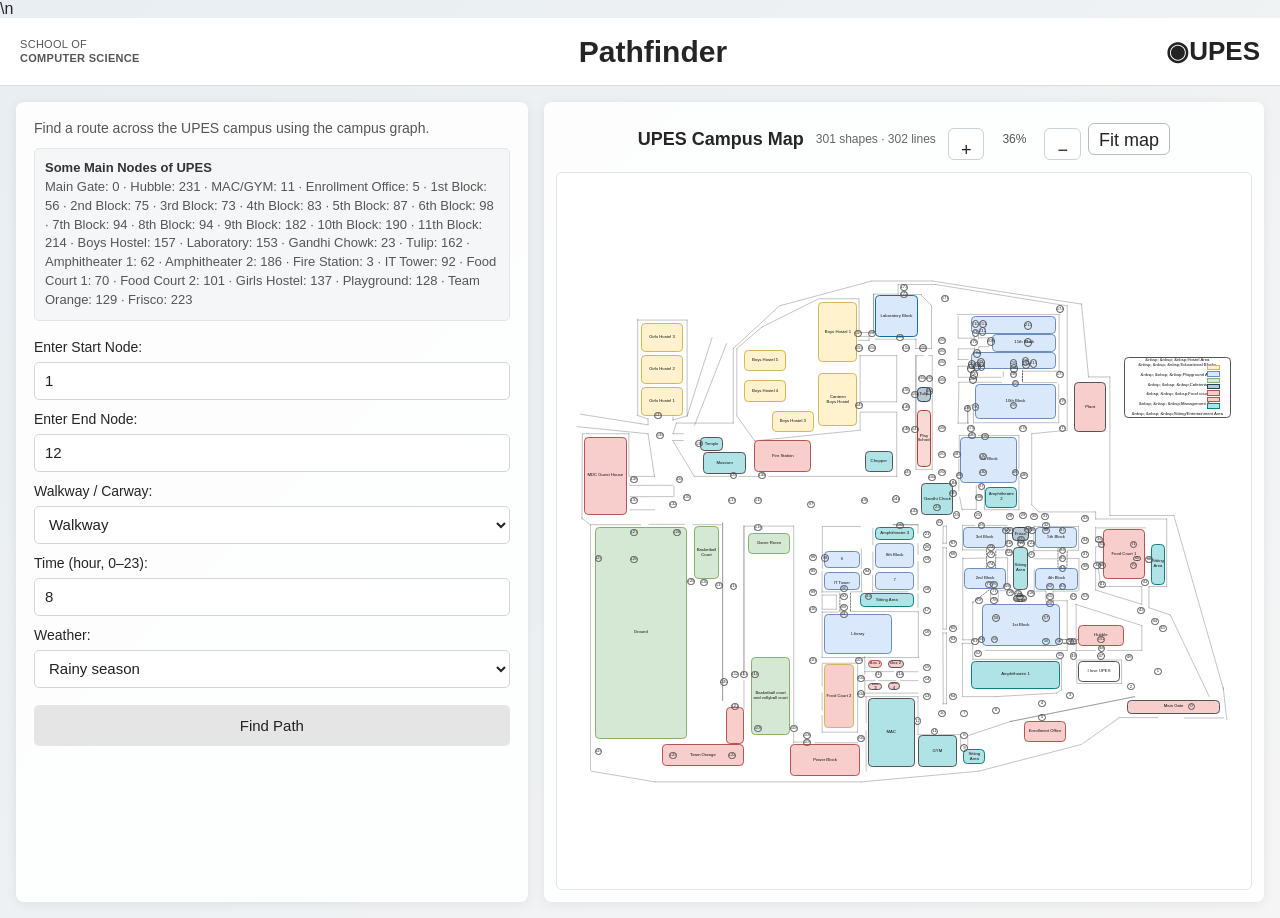
==== commit c43f2657: "Add files via upload" ====
--- a/index.html
+++ b/index.html
@@ -122,6 +122,13 @@
 
 .layout{height:calc(100vh - 68px);min-height:0}.map-panel{display:flex;flex-direction:column;height:100%;min-height:0;overflow:hidden}.map-heading{display:flex;align-items:center;gap:12px;padding:4px 4px 12px;flex:0 0 auto}.map-heading strong{font-size:18px}#map-counts{color:#666;font-size:12px;flex:1}#fit-map{margin:0;border:1px solid #bbb;background:#fff;border-radius:6px;padding:7px 12px;cursor:pointer}.map-viewport{position:relative;flex:1 1 auto;min-height:300px;width:100%;overflow:auto;background:#fff;border:1px solid #e1e4e7;border-radius:6px}.map-stage{position:relative;width:var(--map-width);height:var(--map-height);background:#fff;transform-origin:top left}.road-layer{position:absolute;inset:0;width:100%;height:100%;overflow:visible;z-index:1;pointer-events:none}.shape-layer{position:absolute;inset:0;z-index:2;pointer-events:none}.map-shape{position:absolute;display:flex;align-items:center;justify-content:center;padding:2px;color:#111;text-align:center;font-size:12px;line-height:1.15;white-space:pre-line;overflow:hidden;pointer-events:none}.map-shape.ellipse{border-radius:50%}.map-shape.rounded{border-radius:12px}.map-shape:not(.ellipse):not(.rounded){border-radius:0}.road{fill:none;vector-effect:non-scaling-stroke}@media(max-width:850px){.layout{height:auto;min-height:calc(100vh - 68px);grid-template-columns:1fr}.map-panel{height:70vh}}
 
+
+.map-zoom-controls{display:flex;align-items:center;gap:7px;flex:0 0 auto}
+.map-zoom-controls button{min-width:34px;height:32px;border:1px solid #cbd2d8;background:#fff;border-radius:6px;font-size:18px;line-height:1;cursor:pointer}
+.map-zoom-controls button:hover{background:#edf5ef;border-color:#80bd91}
+#zoom-level{min-width:46px;text-align:center;color:#555;font-size:12px;font-variant-numeric:tabular-nums}
+#fit-map{padding:7px 10px}
+
 </style>
 
 <style>
@@ -130,6 +137,55 @@
   }
 </style>
 
+
+\n<style>
+.map-node.route-node-focus {
+  outline: 2px solid #55bd78;
+  outline-offset: 2px;
+  z-index: 5;
+}
+</style>
+
+<style id="reference-map-layout">
+.map-viewport {
+  display: flex;
+  align-items: center;
+  justify-content: center;
+  background: #fff;
+  padding: 12px;
+  box-sizing: border-box;
+}
+.map-stage {
+  flex: 0 0 auto;
+  margin: 0 auto;
+  transform: none !important;
+  transform-origin: top left;
+}
+.map-stage .map-node {
+  color: #222;
+  text-shadow: none;
+}
+</style>
+
+<style>
+
+/* Selected navigation route is a separate overlay above every campus block. */
+.route-layer {
+  position: absolute;
+  inset: 0;
+  width: 100%;
+  height: 100%;
+  overflow: visible;
+  z-index: 5;
+  pointer-events: none;
+}
+.route-layer .active-route-glow,
+.route-layer .active-route,
+.route-layer .route-marker {
+  pointer-events: none;
+}
+
+</style>
 </head>
 <body>
   <header class="topbar">
@@ -182,8 +238,18 @@
     </section>
 
     <section class="panel map-panel" aria-label="Campus map">
-      <div class="map-heading"><strong>UPES Campus Map</strong><span id="map-counts">Loading map…</span><button id="fit-map" type="button">Fit map</button></div>
-<div class="map-viewport" id="map-viewport"><div class="map-stage" id="map-stage"><svg class="road-layer" id="road-layer" aria-hidden="true"></svg><div class="shape-layer" id="shape-layer"></div></div></div>
+      <div class="map-heading">
+          <strong>UPES Campus Map</strong>
+          <span id="map-counts">Loading map…</span>
+          <div class="map-zoom-controls" aria-label="Map zoom controls">
+            <button id="zoom-in" type="button" title="Zoom in" aria-label="Zoom in">+</button>
+            <span id="zoom-level">100%</span>
+            <button id="zoom-out" type="button" title="Zoom out" aria-label="Zoom out">−</button>
+            <button id="fit-map" type="button">Fit map</button>
+          </div>
+        </div>
+<div class="map-viewport" id="map-viewport"><div class="map-stage" id="map-stage"><svg class="road-layer" id="road-layer" aria-hidden="true"></svg><div class="shape-layer" id="shape-layer"></div>
+            <svg class="route-layer" id="route-layer" aria-hidden="true"></svg></div></div>
     </section>
   </main>
 
@@ -191,23 +257,27 @@
 const MAP_DATA = {"width":1841,"height":1410,"vertices":[{"id":"IYZf7BjR_5kSXS8IjRfH-1","label":"Hubble","x":1410.0,"y":970.0,"w":130.0,"h":60.0,"style":{"fill":"#f8cecc","stroke":"#b85450","strokeWidth":1.0,"rounded":true,"ellipse":false,"dashed":false,"opacity":100.0}},{"id":"IYZf7BjR_5kSXS8IjRfH-2","label":"Main Gate","x":1550.0,"y":1180.0,"w":260.0,"h":40.0,"style":{"fill":"#F8CECC","stroke":"#555555","strokeWidth":1.0,"rounded":true,"ellipse":false,"dashed":false,"opacity":100.0}},{"id":"IYZf7BjR_5kSXS8IjRfH-3","label":"I love UPES","x":1410.0,"y":1070.0,"w":120.0,"h":60.0,"style":{"fill":"none","stroke":"#555555","strokeWidth":1.0,"rounded":true,"ellipse":false,"dashed":false,"opacity":100.0}},{"id":"IYZf7BjR_5kSXS8IjRfH-4","label":"1st Block","x":1140.0,"y":910.0,"w":220.0,"h":120.0,"style":{"fill":"#dae8fc","stroke":"#6c8ebf","strokeWidth":1.0,"rounded":true,"ellipse":false,"dashed":false,"opacity":100.0}},{"id":"IYZf7BjR_5kSXS8IjRfH-5","label":"Amphitheatre 1","x":1110.0,"y":1070.0,"w":250.0,"h":80.0,"style":{"fill":"#b0e3e6","stroke":"#0e8088","strokeWidth":1.0,"rounded":true,"ellipse":false,"dashed":false,"opacity":100.0}},{"id":"IYZf7BjR_5kSXS8IjRfH-6","label":"Enrollment Office","x":1258.0,"y":1240.0,"w":120.0,"h":60.0,"style":{"fill":"#f8cecc","stroke":"#b85450","strokeWidth":1.0,"rounded":true,"ellipse":false,"dashed":false,"opacity":100.0}},{"id":"IYZf7BjR_5kSXS8IjRfH-25","label":"Food Court 1","x":1480.0,"y":700.0,"w":120.0,"h":140.0,"style":{"fill":"#f8cecc","stroke":"#b85450","strokeWidth":1.0,"rounded":true,"ellipse":false,"dashed":false,"opacity":100.0}},{"id":"IYZf7BjR_5kSXS8IjRfH-33","label":"4th Block","x":1290.0,"y":810.0,"w":120.0,"h":60.0,"style":{"fill":"#dae8fc","stroke":"#6c8ebf","strokeWidth":1.0,"rounded":true,"ellipse":false,"dashed":false,"opacity":100.0}},{"id":"IYZf7BjR_5kSXS8IjRfH-39","label":"5th Block","x":1289.0,"y":694.0,"w":120.0,"h":60.0,"style":{"fill":"#dae8fc","stroke":"#6c8ebf","strokeWidth":1.0,"rounded":true,"ellipse":false,"dashed":false,"opacity":100.0}},{"id":"IYZf7BjR_5kSXS8IjRfH-47","label":"Amphitheatre 2","x":1150.0,"y":580.0,"w":90.0,"h":60.0,"style":{"fill":"#b0e3e6","stroke":"#0e8088","strokeWidth":1.0,"rounded":true,"ellipse":false,"dashed":false,"opacity":100.0}},{"id":"IYZf7BjR_5kSXS8IjRfH-49","label":"2nd Block","x":1089.0,"y":809.0,"w":120.0,"h":60.0,"style":{"fill":"#dae8fc","stroke":"#6c8ebf","strokeWidth":1.0,"rounded":true,"ellipse":false,"dashed":false,"opacity":100.0}},{"id":"IYZf7BjR_5kSXS8IjRfH-54","label":"3rd Block","x":1088.0,"y":693.0,"w":120.0,"h":60.0,"style":{"fill":"#dae8fc","stroke":"#6c8ebf","strokeWidth":1.0,"rounded":true,"ellipse":false,"dashed":false,"opacity":100.0}},{"id":"IYZf7BjR_5kSXS8IjRfH-60","label":"Gandhi Chock","x":970.0,"y":570.0,"w":90.0,"h":90.0,"style":{"fill":"#B0E3E6","stroke":"#555555","strokeWidth":1.0,"rounded":true,"ellipse":true,"dashed":false,"opacity":100.0}},{"id":"IYZf7BjR_5kSXS8IjRfH-72","label":"9th Block","x":1080.0,"y":440.0,"w":160.0,"h":130.0,"style":{"fill":"#dae8fc","stroke":"#6c8ebf","strokeWidth":1.0,"rounded":true,"ellipse":false,"dashed":false,"opacity":100.0}},{"id":"IYZf7BjR_5kSXS8IjRfH-77","label":"10th Block","x":1120.0,"y":290.0,"w":230.0,"h":100.0,"style":{"fill":"#dae8fc","stroke":"#6c8ebf","strokeWidth":1.0,"rounded":true,"ellipse":false,"dashed":false,"opacity":100.0}},{"id":"IYZf7BjR_5kSXS8IjRfH-113","label":"Plant","x":1400.0,"y":286.0,"w":90.0,"h":140.0,"style":{"fill":"#F8CECC","stroke":"#555555","strokeWidth":1.0,"rounded":true,"ellipse":false,"dashed":false,"opacity":100.0}},{"id":"IYZf7BjR_5kSXS8IjRfH-122","label":"Laboratory Block","x":840.0,"y":40.0,"w":120.0,"h":120.0,"style":{"fill":"#DAE8FC","stroke":"#10739e","strokeWidth":1.0,"rounded":true,"ellipse":false,"dashed":false,"opacity":100.0}},{"id":"IYZf7BjR_5kSXS8IjRfH-129","label":"Boys Hostel 1","x":680.0,"y":60.0,"w":110.0,"h":170.0,"style":{"fill":"#fff2cc","stroke":"#d6b656","strokeWidth":1.0,"rounded":true,"ellipse":false,"dashed":false,"opacity":100.0}},{"id":"IYZf7BjR_5kSXS8IjRfH-130","label":"Chopper","x":810.0,"y":480.0,"w":80.0,"h":60.0,"style":{"fill":"#B0E3E6","stroke":"#555555","strokeWidth":1.0,"rounded":true,"ellipse":false,"dashed":false,"opacity":100.0}},{"id":"IYZf7BjR_5kSXS8IjRfH-131","label":"Museum","x":356.0,"y":484.0,"w":120.0,"h":60.0,"style":{"fill":"#B0E3E6","stroke":"#555555","strokeWidth":1.0,"rounded":true,"ellipse":false,"dashed":false,"opacity":100.0}},{"id":"EC3knpTUbvlmggvKCOEK-1","label":"Amphitheatre 3","x":840.0,"y":694.0,"w":110.0,"h":36.0,"style":{"fill":"#b0e3e6","stroke":"#0e8088","strokeWidth":1.0,"rounded":true,"ellipse":false,"dashed":false,"opacity":100.0}},{"id":"EC3knpTUbvlmggvKCOEK-2","label":"8th Block","x":840.0,"y":740.0,"w":110.0,"h":70.0,"style":{"fill":"#dae8fc","stroke":"#6c8ebf","strokeWidth":1.0,"rounded":true,"ellipse":false,"dashed":false,"opacity":100.0}},{"id":"EC3knpTUbvlmggvKCOEK-3","label":"7","x":840.0,"y":820.0,"w":110.0,"h":50.0,"style":{"fill":"#dae8fc","stroke":"#6c8ebf","strokeWidth":1.0,"rounded":true,"ellipse":false,"dashed":false,"opacity":100.0}},{"id":"EC3knpTUbvlmggvKCOEK-4","label":"6","x":696.0,"y":760.0,"w":100.0,"h":50.0,"style":{"fill":"#dae8fc","stroke":"#6c8ebf","strokeWidth":1.0,"rounded":true,"ellipse":false,"dashed":false,"opacity":100.0}},{"id":"EC3knpTUbvlmggvKCOEK-5","label":"\nIT Tower\n","x":696.0,"y":820.0,"w":100.0,"h":50.0,"style":{"fill":"#dae8fc","stroke":"#6c8ebf","strokeWidth":1.0,"rounded":true,"ellipse":false,"dashed":false,"opacity":100.0}},{"id":"EC3knpTUbvlmggvKCOEK-15","label":"Library","x":696.0,"y":940.0,"w":190.0,"h":110.0,"style":{"fill":"#dae8fc","stroke":"#6c8ebf","strokeWidth":1.0,"rounded":true,"ellipse":false,"dashed":false,"opacity":100.0}},{"id":"EC3knpTUbvlmggvKCOEK-25","label":"Sitting Area","x":796.0,"y":880.0,"w":154.0,"h":40.0,"style":{"fill":"#b0e3e6","stroke":"#0e8088","strokeWidth":1.0,"rounded":true,"ellipse":false,"dashed":false,"opacity":100.0}},{"id":"EC3knpTUbvlmggvKCOEK-35","label":"Box 1","x":819.0,"y":1068.0,"w":41.0,"h":22.0,"style":{"fill":"#F8CECC","stroke":"#b85450","strokeWidth":1.0,"rounded":true,"ellipse":false,"dashed":false,"opacity":100.0}},{"id":"EC3knpTUbvlmggvKCOEK-36","label":"Box 2","x":875.0,"y":1068.0,"w":45.0,"h":22.0,"style":{"fill":"#F8CECC","stroke":"#555555","strokeWidth":1.0,"rounded":true,"ellipse":false,"dashed":false,"opacity":100.0}},{"id":"EC3knpTUbvlmggvKCOEK-37","label":"Box 4","x":876.0,"y":1130.0,"w":34.0,"h":23.0,"style":{"fill":"#F8CECC","stroke":"#555555","strokeWidth":1.0,"rounded":true,"ellipse":false,"dashed":false,"opacity":100.0}},{"id":"EC3knpTUbvlmggvKCOEK-38","label":"Box 3","x":821.0,"y":1132.0,"w":39.0,"h":21.0,"style":{"fill":"#F8CECC","stroke":"#555555","strokeWidth":1.0,"rounded":true,"ellipse":false,"dashed":false,"opacity":100.0}},{"id":"EC3knpTUbvlmggvKCOEK-54","label":"MAC","x":818.5,"y":1174.0,"w":133.5,"h":196.0,"style":{"fill":"#B0E3E6","stroke":"#555555","strokeWidth":1.0,"rounded":true,"ellipse":false,"dashed":false,"opacity":100.0}},{"id":"EC3knpTUbvlmggvKCOEK-55","label":"GYM","x":960.0,"y":1280.0,"w":110.0,"h":90.0,"style":{"fill":"#B0E3E6","stroke":"#555555","strokeWidth":1.0,"rounded":true,"ellipse":false,"dashed":false,"opacity":100.0}},{"id":"EC3knpTUbvlmggvKCOEK-56","label":"Food Court 2","x":696.0,"y":1080.0,"w":84.0,"h":180.0,"style":{"fill":"#F8CECC","stroke":"#d6b656","strokeWidth":1.0,"rounded":true,"ellipse":false,"dashed":false,"opacity":100.0}},{"id":"EC3knpTUbvlmggvKCOEK-65","label":"Power Block","x":601.0,"y":1306.0,"w":195.0,"h":90.0,"style":{"fill":"#f8cecc","stroke":"#b85450","strokeWidth":1.0,"rounded":true,"ellipse":false,"dashed":false,"opacity":100.0}},{"id":"EC3knpTUbvlmggvKCOEK-71","label":"Sitting Area","x":1088.0,"y":1320.0,"w":62.0,"h":40.0,"style":{"fill":"#b0e3e6","stroke":"#0e8088","strokeWidth":1.0,"rounded":true,"ellipse":false,"dashed":false,"opacity":100.0}},{"id":"EC3knpTUbvlmggvKCOEK-100","label":"Basketball court and vollyball court","x":490.0,"y":1060.0,"w":111.0,"h":219.0,"style":{"fill":"#d5e8d4","stroke":"#82b366","strokeWidth":1.0,"rounded":true,"ellipse":false,"dashed":false,"opacity":100.0}},{"id":"EC3knpTUbvlmggvKCOEK-106","label":"","x":420.0,"y":1201.0,"w":50.0,"h":105.0,"style":{"fill":"#f8cecc","stroke":"#b85450","strokeWidth":1.0,"rounded":true,"ellipse":false,"dashed":false,"opacity":100.0}},{"id":"EC3knpTUbvlmggvKCOEK-108","label":"Team Orange","x":240.0,"y":1306.0,"w":230.0,"h":60.0,"style":{"fill":"#f8cecc","stroke":"#b85450","strokeWidth":1.0,"rounded":true,"ellipse":false,"dashed":false,"opacity":100.0}},{"id":"EC3knpTUbvlmggvKCOEK-109","label":"Basketball Court","x":330.0,"y":692.0,"w":70.0,"h":148.0,"style":{"fill":"#d5e8d4","stroke":"#82b366","strokeWidth":1.0,"rounded":true,"ellipse":false,"dashed":false,"opacity":100.0}},{"id":"EC3knpTUbvlmggvKCOEK-110","label":"Ground","x":50.0,"y":694.0,"w":260.0,"h":596.0,"style":{"fill":"#d5e8d4","stroke":"#82b366","strokeWidth":1.0,"rounded":true,"ellipse":false,"dashed":false,"opacity":100.0}},{"id":"EC3knpTUbvlmggvKCOEK-114","label":"MDC Guest House","x":20.0,"y":440.0,"w":120.0,"h":220.0,"style":{"fill":"#f8cecc","stroke":"#b85450","strokeWidth":1.0,"rounded":true,"ellipse":false,"dashed":false,"opacity":100.0}},{"id":"EC3knpTUbvlmggvKCOEK-116","label":"Girls Hostel 1","x":180.0,"y":300.0,"w":120.0,"h":80.0,"style":{"fill":"#fff2cc","stroke":"#d6b656","strokeWidth":1.0,"rounded":true,"ellipse":false,"dashed":false,"opacity":100.0}},{"id":"W-oVFHL0gwR62hoQpA4F-15","label":"Frisco","x":1224.0,"y":694.0,"w":50.0,"h":40.0,"style":{"fill":"#bac8d3","stroke":"#23445d","strokeWidth":1.0,"rounded":true,"ellipse":false,"dashed":false,"opacity":100.0}},{"id":"W-oVFHL0gwR62hoQpA4F-16","label":"Sitting Area","x":1229.0,"y":750.0,"w":40.0,"h":120.0,"style":{"fill":"#B0E3E6","stroke":"#555555","strokeWidth":1.0,"rounded":true,"ellipse":false,"dashed":false,"opacity":100.0}},{"id":"W-oVFHL0gwR62hoQpA4F-17","label":"Chai Garam","x":1228.0,"y":885.0,"w":40.0,"h":20.0,"style":{"fill":"#BAC8D3","stroke":"#555555","strokeWidth":1.0,"rounded":true,"ellipse":false,"dashed":false,"opacity":100.0}},{"id":"W-oVFHL0gwR62hoQpA4F-24","label":"Sitting Area","x":1616.0,"y":742.0,"w":40.0,"h":114.0,"style":{"fill":"#b0e3e6","stroke":"#0e8088","strokeWidth":1.0,"rounded":true,"ellipse":false,"dashed":false,"opacity":100.0}},{"id":"W-oVFHL0gwR62hoQpA4F-38","label":"","x":1110.0,"y":100.0,"w":240.0,"h":50.0,"style":{"fill":"#dae8fc","stroke":"#6c8ebf","strokeWidth":1.0,"rounded":true,"ellipse":false,"dashed":false,"opacity":100.0}},{"id":"W-oVFHL0gwR62hoQpA4F-39","label":"","x":1109.0,"y":200.0,"w":241.0,"h":50.0,"style":{"fill":"#dae8fc","stroke":"#6c8ebf","strokeWidth":1.0,"rounded":true,"ellipse":false,"dashed":false,"opacity":100.0}},{"id":"W-oVFHL0gwR62hoQpA4F-40","label":"11th Block","x":1169.0,"y":150.0,"w":181.0,"h":50.0,"style":{"fill":"#dae8fc","stroke":"#6c8ebf","strokeWidth":1.0,"rounded":true,"ellipse":false,"dashed":false,"opacity":100.0}},{"id":"W-oVFHL0gwR62hoQpA4F-50","label":"Tulip","x":957.0,"y":301.0,"w":39.0,"h":40.0,"style":{"fill":"#bac8d3","stroke":"#23445d","strokeWidth":1.0,"rounded":true,"ellipse":false,"dashed":false,"opacity":100.0}},{"id":"W-oVFHL0gwR62hoQpA4F-51","label":"Play School","x":957.0,"y":364.0,"w":40.0,"h":161.0,"style":{"fill":"#fad9d5","stroke":"#ae4132","strokeWidth":1.0,"rounded":true,"ellipse":false,"dashed":false,"opacity":100.0}},{"id":"W-oVFHL0gwR62hoQpA4F-57","label":"Canteen\nBoys Hostel\n","x":680.0,"y":260.0,"w":110.0,"h":150.0,"style":{"fill":"#fff2cc","stroke":"#d6b656","strokeWidth":1.0,"rounded":true,"ellipse":false,"dashed":false,"opacity":100.0}},{"id":"W-oVFHL0gwR62hoQpA4F-64","label":"Fire Station","x":500.0,"y":450.0,"w":160.0,"h":90.0,"style":{"fill":"#f8cecc","stroke":"#b85450","strokeWidth":1.0,"rounded":true,"ellipse":false,"dashed":false,"opacity":100.0}},{"id":"W-oVFHL0gwR62hoQpA4F-65","label":"Boys Hostel 3","x":548.0,"y":366.0,"w":120.0,"h":60.0,"style":{"fill":"#fff2cc","stroke":"#d6b656","strokeWidth":1.0,"rounded":true,"ellipse":false,"dashed":false,"opacity":100.0}},{"id":"W-oVFHL0gwR62hoQpA4F-66","label":"Boys Hostel 4","x":470.0,"y":281.0,"w":120.0,"h":60.0,"style":{"fill":"#fff2cc","stroke":"#d6b656","strokeWidth":1.0,"rounded":true,"ellipse":false,"dashed":false,"opacity":100.0}},{"id":"W-oVFHL0gwR62hoQpA4F-73","label":"Boys Hostel 5","x":470.0,"y":195.0,"w":120.0,"h":60.0,"style":{"fill":"#fff2cc","stroke":"#d6b656","strokeWidth":1.0,"rounded":true,"ellipse":false,"dashed":false,"opacity":100.0}},{"id":"W-oVFHL0gwR62hoQpA4F-96","label":"Temple","x":347.0,"y":440.0,"w":65.0,"h":40.0,"style":{"fill":"#B0E3E6","stroke":"#555555","strokeWidth":1.0,"rounded":true,"ellipse":false,"dashed":false,"opacity":100.0}},{"id":"W-oVFHL0gwR62hoQpA4F-100","label":"Game Room","x":481.0,"y":710.0,"w":120.0,"h":60.0,"style":{"fill":"#d5e8d4","stroke":"#82b366","strokeWidth":1.0,"rounded":true,"ellipse":false,"dashed":false,"opacity":100.0}},{"id":"W-oVFHL0gwR62hoQpA4F-120","label":"Girls Hostel 2","x":180.0,"y":210.0,"w":120.0,"h":80.0,"style":{"fill":"#fff2cc","stroke":"#d6b656","strokeWidth":1.0,"rounded":true,"ellipse":false,"dashed":false,"opacity":100.0}},{"id":"W-oVFHL0gwR62hoQpA4F-121","label":"Girls Hostel 3","x":180.0,"y":120.0,"w":120.0,"h":80.0,"style":{"fill":"#fff2cc","stroke":"#d6b656","strokeWidth":1.0,"rounded":true,"ellipse":false,"dashed":false,"opacity":100.0}},{"id":"GjuP1hv-UIrWuF8ZY8VC-1","label":"1","x":1626.0,"y":1090.0,"w":20.0,"h":20.0,"style":{"fill":"none","stroke":"#555555","strokeWidth":1.0,"rounded":true,"ellipse":true,"dashed":false,"opacity":100.0}},{"id":"GjuP1hv-UIrWuF8ZY8VC-2","label":"0","x":1720.0,"y":1190.0,"w":20.0,"h":20.0,"style":{"fill":"none","stroke":"#555555","strokeWidth":1.0,"rounded":true,"ellipse":true,"dashed":false,"opacity":100.0}},{"id":"GjuP1hv-UIrWuF8ZY8VC-3","label":"3","x":1378.0,"y":1157.0,"w":22.0,"h":20.0,"style":{"fill":"none","stroke":"#555555","strokeWidth":1.0,"rounded":true,"ellipse":true,"dashed":false,"opacity":100.0}},{"id":"GjuP1hv-UIrWuF8ZY8VC-4","label":"49","x":1387.0,"y":1047.0,"w":22.0,"h":20.0,"style":{"fill":"none","stroke":"#555555","strokeWidth":1.0,"rounded":true,"ellipse":true,"dashed":false,"opacity":100.0}},{"id":"GjuP1hv-UIrWuF8ZY8VC-7","label":"43","x":1578.0,"y":920.0,"w":22.0,"h":20.0,"style":{"fill":"none","stroke":"#555555","strokeWidth":1.0,"rounded":true,"ellipse":true,"dashed":false,"opacity":100.0}},{"id":"GjuP1hv-UIrWuF8ZY8VC-8","label":"53","x":1420.0,"y":880.0,"w":22.0,"h":20.0,"style":{"fill":"none","stroke":"#555555","strokeWidth":1.0,"rounded":true,"ellipse":true,"dashed":false,"opacity":100.0}},{"id":"GjuP1hv-UIrWuF8ZY8VC-9","label":"42","x":1589.0,"y":840.0,"w":22.0,"h":20.0,"style":{"fill":"none","stroke":"#555555","strokeWidth":1.0,"rounded":true,"ellipse":true,"dashed":false,"opacity":100.0}},{"id":"GjuP1hv-UIrWuF8ZY8VC-10","label":"68","x":1600.0,"y":775.0,"w":22.0,"h":20.0,"style":{"fill":"none","stroke":"#555555","strokeWidth":1.0,"rounded":true,"ellipse":true,"dashed":false,"opacity":100.0}},{"id":"GjuP1hv-UIrWuF8ZY8VC-11","label":"35","x":1466.0,"y":733.0,"w":22.0,"h":20.0,"style":{"fill":"none","stroke":"#555555","strokeWidth":1.0,"rounded":true,"ellipse":true,"dashed":false,"opacity":100.0}},{"id":"GjuP1hv-UIrWuF8ZY8VC-14","label":"38","x":1420.0,"y":795.0,"w":22.0,"h":20.0,"style":{"fill":"none","stroke":"#555555","strokeWidth":1.0,"rounded":true,"ellipse":true,"dashed":false,"opacity":100.0}},{"id":"GjuP1hv-UIrWuF8ZY8VC-15","label":"39","x":1454.0,"y":791.0,"w":22.0,"h":20.0,"style":{"fill":"none","stroke":"#555555","strokeWidth":1.0,"rounded":true,"ellipse":true,"dashed":false,"opacity":100.0}},{"id":"GjuP1hv-UIrWuF8ZY8VC-17","label":"34","x":1420.0,"y":722.0,"w":22.0,"h":20.0,"style":{"fill":"none","stroke":"#555555","strokeWidth":1.0,"rounded":true,"ellipse":true,"dashed":false,"opacity":100.0}},{"id":"GjuP1hv-UIrWuF8ZY8VC-18","label":"84","x":1356.0,"y":800.0,"w":22.0,"h":20.0,"style":{"fill":"none","stroke":"#555555","strokeWidth":1.0,"rounded":true,"ellipse":true,"dashed":false,"opacity":100.0}},{"id":"GjuP1hv-UIrWuF8ZY8VC-19","label":"85","x":1356.0,"y":772.0,"w":22.0,"h":20.0,"style":{"fill":"none","stroke":"#555555","strokeWidth":1.0,"rounded":true,"ellipse":true,"dashed":false,"opacity":100.0}},{"id":"GjuP1hv-UIrWuF8ZY8VC-23","label":"62","x":1118.0,"y":1040.0,"w":22.0,"h":20.0,"style":{"fill":"none","stroke":"#555555","strokeWidth":1.0,"rounded":true,"ellipse":true,"dashed":false,"opacity":100.0}},{"id":"GjuP1hv-UIrWuF8ZY8VC-24","label":"60","x":1128.0,"y":1000.0,"w":22.0,"h":20.0,"style":{"fill":"none","stroke":"#555555","strokeWidth":1.0,"rounded":true,"ellipse":true,"dashed":false,"opacity":100.0}},{"id":"GjuP1hv-UIrWuF8ZY8VC-25","label":"63","x":1048.0,"y":1000.0,"w":22.0,"h":20.0,"style":{"fill":"none","stroke":"#555555","strokeWidth":1.0,"rounded":true,"ellipse":true,"dashed":false,"opacity":100.0}},{"id":"GjuP1hv-UIrWuF8ZY8VC-26","label":"80","x":1320.0,"y":900.0,"w":22.0,"h":20.0,"style":{"fill":"none","stroke":"#555555","strokeWidth":1.0,"rounded":true,"ellipse":true,"dashed":false,"opacity":100.0}},{"id":"GjuP1hv-UIrWuF8ZY8VC-27","label":"54","x":1346.0,"y":1007.0,"w":22.0,"h":20.0,"style":{"fill":"none","stroke":"#555555","strokeWidth":1.0,"rounded":true,"ellipse":true,"dashed":false,"opacity":100.0}},{"id":"GjuP1hv-UIrWuF8ZY8VC-28","label":"59","x":1165.0,"y":1000.0,"w":22.0,"h":20.0,"style":{"fill":"none","stroke":"#555555","strokeWidth":1.0,"rounded":true,"ellipse":true,"dashed":false,"opacity":100.0}},{"id":"GjuP1hv-UIrWuF8ZY8VC-29","label":"78","x":1164.0,"y":890.0,"w":22.0,"h":20.0,"style":{"fill":"none","stroke":"#555555","strokeWidth":1.0,"rounded":true,"ellipse":true,"dashed":false,"opacity":100.0}},{"id":"GjuP1hv-UIrWuF8ZY8VC-33","label":"77","x":1164.0,"y":865.0,"w":22.0,"h":20.0,"style":{"fill":"none","stroke":"#555555","strokeWidth":1.0,"rounded":true,"ellipse":true,"dashed":false,"opacity":100.0}},{"id":"GjuP1hv-UIrWuF8ZY8VC-34","label":"74","x":1155.0,"y":790.0,"w":22.0,"h":20.0,"style":{"fill":"none","stroke":"#555555","strokeWidth":1.0,"rounded":true,"ellipse":true,"dashed":false,"opacity":100.0}},{"id":"GjuP1hv-UIrWuF8ZY8VC-35","label":"79","x":1120.0,"y":890.0,"w":22.0,"h":20.0,"style":{"fill":"none","stroke":"#555555","strokeWidth":1.0,"rounded":true,"ellipse":true,"dashed":false,"opacity":100.0}},{"id":"GjuP1hv-UIrWuF8ZY8VC-36","label":"46","x":1544.0,"y":1050.0,"w":22.0,"h":20.0,"style":{"fill":"none","stroke":"#555555","strokeWidth":1.0,"rounded":true,"ellipse":true,"dashed":false,"opacity":100.0}},{"id":"GjuP1hv-UIrWuF8ZY8VC-40","label":"72","x":1155.0,"y":760.0,"w":22.0,"h":20.0,"style":{"fill":"none","stroke":"#555555","strokeWidth":1.0,"rounded":true,"ellipse":true,"dashed":false,"opacity":100.0}},{"id":"GjuP1hv-UIrWuF8ZY8VC-43","label":"26","x":1128.0,"y":680.0,"w":22.0,"h":20.0,"style":{"fill":"none","stroke":"#555555","strokeWidth":1.0,"rounded":true,"ellipse":true,"dashed":false,"opacity":100.0}},{"id":"GjuP1hv-UIrWuF8ZY8VC-45","label":"32","x":1310.0,"y":680.0,"w":22.0,"h":20.0,"style":{"fill":"none","stroke":"#555555","strokeWidth":1.0,"rounded":true,"ellipse":true,"dashed":false,"opacity":100.0}},{"id":"GjuP1hv-UIrWuF8ZY8VC-46","label":"88","x":1310.0,"y":693.0,"w":22.0,"h":20.0,"style":{"fill":"none","stroke":"#555555","strokeWidth":1.0,"rounded":true,"ellipse":true,"dashed":false,"opacity":100.0}},{"id":"GjuP1hv-UIrWuF8ZY8VC-47","label":"87","x":1356.0,"y":694.0,"w":22.0,"h":20.0,"style":{"fill":"none","stroke":"#555555","strokeWidth":1.0,"rounded":true,"ellipse":true,"dashed":false,"opacity":100.0}},{"id":"GjuP1hv-UIrWuF8ZY8VC-48","label":"33","x":1420.0,"y":660.0,"w":22.0,"h":20.0,"style":{"fill":"none","stroke":"#555555","strokeWidth":1.0,"rounded":true,"ellipse":true,"dashed":false,"opacity":100.0}},{"id":"GjuP1hv-UIrWuF8ZY8VC-49","label":"41","x":1468.0,"y":845.0,"w":22.0,"h":20.0,"style":{"fill":"none","stroke":"#555555","strokeWidth":1.0,"rounded":true,"ellipse":true,"dashed":false,"opacity":100.0}},{"id":"GjuP1hv-UIrWuF8ZY8VC-50","label":"82","x":1320.0,"y":850.0,"w":22.0,"h":20.0,"style":{"fill":"none","stroke":"#555555","strokeWidth":1.0,"rounded":true,"ellipse":true,"dashed":false,"opacity":100.0}},{"id":"GjuP1hv-UIrWuF8ZY8VC-51","label":"83","x":1356.0,"y":850.0,"w":22.0,"h":20.0,"style":{"fill":"none","stroke":"#555555","strokeWidth":1.0,"rounded":true,"ellipse":true,"dashed":false,"opacity":100.0}},{"id":"GjuP1hv-UIrWuF8ZY8VC-53","label":"229","x":1199.0,"y":850.0,"w":22.0,"h":20.0,"style":{"fill":"none","stroke":"#555555","strokeWidth":1.0,"rounded":true,"ellipse":true,"dashed":false,"opacity":100.0}},{"id":"GjuP1hv-UIrWuF8ZY8VC-54","label":"227","x":1232.0,"y":870.0,"w":22.0,"h":20.0,"style":{"fill":"none","stroke":"#555555","strokeWidth":1.0,"rounded":true,"ellipse":true,"dashed":false,"opacity":100.0}},{"id":"GjuP1hv-UIrWuF8ZY8VC-57","label":"5","x":1298.0,"y":1220.0,"w":22.0,"h":20.0,"style":{"fill":"none","stroke":"#555555","strokeWidth":1.0,"rounded":true,"ellipse":true,"dashed":false,"opacity":100.0}},{"id":"GjuP1hv-UIrWuF8ZY8VC-59","label":"6","x":1169.0,"y":1200.0,"w":22.0,"h":20.0,"style":{"fill":"none","stroke":"#555555","strokeWidth":1.0,"rounded":true,"ellipse":true,"dashed":false,"opacity":100.0}},{"id":"GjuP1hv-UIrWuF8ZY8VC-60","label":"7","x":1080.0,"y":1210.0,"w":22.0,"h":20.0,"style":{"fill":"none","stroke":"#555555","strokeWidth":1.0,"rounded":true,"ellipse":true,"dashed":false,"opacity":100.0}},{"id":"GjuP1hv-UIrWuF8ZY8VC-61","label":"10","x":1018.0,"y":1210.0,"w":22.0,"h":20.0,"style":{"fill":"none","stroke":"#555555","strokeWidth":1.0,"rounded":true,"ellipse":true,"dashed":false,"opacity":100.0}},{"id":"GjuP1hv-UIrWuF8ZY8VC-62","label":"11","x":996.0,"y":1259.0,"w":22.0,"h":20.0,"style":{"fill":"none","stroke":"#555555","strokeWidth":1.0,"rounded":true,"ellipse":true,"dashed":false,"opacity":100.0}},{"id":"GjuP1hv-UIrWuF8ZY8VC-63","label":"12","x":948.0,"y":1230.0,"w":22.0,"h":20.0,"style":{"fill":"none","stroke":"#555555","strokeWidth":1.0,"rounded":true,"ellipse":true,"dashed":false,"opacity":100.0}},{"id":"GjuP1hv-UIrWuF8ZY8VC-64","label":"8","x":1080.0,"y":1270.0,"w":22.0,"h":20.0,"style":{"fill":"none","stroke":"#555555","strokeWidth":1.0,"rounded":true,"ellipse":true,"dashed":false,"opacity":100.0}},{"id":"GjuP1hv-UIrWuF8ZY8VC-65","label":"9","x":1080.0,"y":1306.0,"w":22.0,"h":20.0,"style":{"fill":"none","stroke":"#555555","strokeWidth":1.0,"rounded":true,"ellipse":true,"dashed":false,"opacity":100.0}},{"id":"GjuP1hv-UIrWuF8ZY8VC-66","label":"13","x":975.0,"y":1161.0,"w":22.0,"h":20.0,"style":{"fill":"none","stroke":"#555555","strokeWidth":1.0,"rounded":true,"ellipse":true,"dashed":false,"opacity":100.0}},{"id":"GjuP1hv-UIrWuF8ZY8VC-67","label":"64","x":1048.0,"y":1161.0,"w":22.0,"h":20.0,"style":{"fill":"none","stroke":"#555555","strokeWidth":1.0,"rounded":true,"ellipse":true,"dashed":false,"opacity":100.0}},{"id":"GjuP1hv-UIrWuF8ZY8VC-68","label":"48","x":1466.0,"y":1027.0,"w":22.0,"h":20.0,"style":{"fill":"none","stroke":"#555555","strokeWidth":1.0,"rounded":true,"ellipse":true,"dashed":false,"opacity":100.0}},{"id":"GjuP1hv-UIrWuF8ZY8VC-69","label":"2","x":1550.0,"y":1134.0,"w":20.0,"h":20.0,"style":{"fill":"none","stroke":"#555555","strokeWidth":1.0,"rounded":true,"ellipse":true,"dashed":false,"opacity":100.0}},{"id":"GjuP1hv-UIrWuF8ZY8VC-70","label":"4","x":1298.0,"y":1181.0,"w":22.0,"h":20.0,"style":{"fill":"none","stroke":"#555555","strokeWidth":1.0,"rounded":true,"ellipse":true,"dashed":false,"opacity":100.0}},{"id":"GjuP1hv-UIrWuF8ZY8VC-71","label":"14","x":975.0,"y":1114.0,"w":22.0,"h":20.0,"style":{"fill":"none","stroke":"#555555","strokeWidth":1.0,"rounded":true,"ellipse":true,"dashed":false,"opacity":100.0}},{"id":"GjuP1hv-UIrWuF8ZY8VC-72","label":"15","x":975.0,"y":1080.0,"w":22.0,"h":20.0,"style":{"fill":"none","stroke":"#555555","strokeWidth":1.0,"rounded":true,"ellipse":true,"dashed":false,"opacity":100.0}},{"id":"GjuP1hv-UIrWuF8ZY8VC-73","label":"16","x":975.0,"y":980.0,"w":22.0,"h":20.0,"style":{"fill":"none","stroke":"#555555","strokeWidth":1.0,"rounded":true,"ellipse":true,"dashed":false,"opacity":100.0}},{"id":"DeXHwb8zD25k4syGg6Rr-1","label":"17","x":974.0,"y":920.0,"w":22.0,"h":20.0,"style":{"fill":"none","stroke":"#555555","strokeWidth":1.0,"rounded":true,"ellipse":true,"dashed":false,"opacity":100.0}},{"id":"DeXHwb8zD25k4syGg6Rr-2","label":"18","x":975.0,"y":860.0,"w":22.0,"h":20.0,"style":{"fill":"none","stroke":"#555555","strokeWidth":1.0,"rounded":true,"ellipse":true,"dashed":false,"opacity":100.0}},{"id":"DeXHwb8zD25k4syGg6Rr-3","label":"19","x":975.0,"y":775.0,"w":22.0,"h":20.0,"style":{"fill":"none","stroke":"#555555","strokeWidth":1.0,"rounded":true,"ellipse":true,"dashed":false,"opacity":100.0}},{"id":"DeXHwb8zD25k4syGg6Rr-4","label":"20","x":975.0,"y":740.0,"w":22.0,"h":20.0,"style":{"fill":"none","stroke":"#555555","strokeWidth":1.0,"rounded":true,"ellipse":true,"dashed":false,"opacity":100.0}},{"id":"DeXHwb8zD25k4syGg6Rr-5","label":"21","x":975.0,"y":704.0,"w":22.0,"h":20.0,"style":{"fill":"none","stroke":"#555555","strokeWidth":1.0,"rounded":true,"ellipse":true,"dashed":false,"opacity":100.0}},{"id":"DeXHwb8zD25k4syGg6Rr-7","label":"22","x":1010.0,"y":670.0,"w":22.0,"h":20.0,"style":{"fill":"none","stroke":"#555555","strokeWidth":1.0,"rounded":true,"ellipse":true,"dashed":false,"opacity":100.0}},{"id":"DeXHwb8zD25k4syGg6Rr-8","label":"23","x":1004.0,"y":630.0,"w":22.0,"h":20.0,"style":{"fill":"none","stroke":"#555555","strokeWidth":1.0,"rounded":true,"ellipse":true,"dashed":false,"opacity":100.0}},{"id":"DeXHwb8zD25k4syGg6Rr-9","label":"24","x":1058.0,"y":650.0,"w":22.0,"h":20.0,"style":{"fill":"none","stroke":"#555555","strokeWidth":1.0,"rounded":true,"ellipse":true,"dashed":false,"opacity":100.0}},{"id":"DeXHwb8zD25k4syGg6Rr-10","label":"25","x":1118.0,"y":650.0,"w":22.0,"h":20.0,"style":{"fill":"none","stroke":"#555555","strokeWidth":1.0,"rounded":true,"ellipse":true,"dashed":false,"opacity":100.0}},{"id":"DeXHwb8zD25k4syGg6Rr-16","label":"27","x":1128.0,"y":570.0,"w":22.0,"h":20.0,"style":{"fill":"none","stroke":"#555555","strokeWidth":1.0,"rounded":true,"ellipse":true,"dashed":false,"opacity":100.0}},{"id":"DeXHwb8zD25k4syGg6Rr-17","label":"29","x":1245.0,"y":652.0,"w":22.0,"h":20.0,"style":{"fill":"none","stroke":"#555555","strokeWidth":1.0,"rounded":true,"ellipse":true,"dashed":false,"opacity":100.0}},{"id":"DeXHwb8zD25k4syGg6Rr-18","label":"28","x":1208.0,"y":653.0,"w":22.0,"h":20.0,"style":{"fill":"none","stroke":"#555555","strokeWidth":1.0,"rounded":true,"ellipse":true,"dashed":false,"opacity":100.0}},{"id":"DeXHwb8zD25k4syGg6Rr-22","label":"30","x":1276.0,"y":653.0,"w":22.0,"h":20.0,"style":{"fill":"none","stroke":"#555555","strokeWidth":1.0,"rounded":true,"ellipse":true,"dashed":false,"opacity":100.0}},{"id":"DeXHwb8zD25k4syGg6Rr-23","label":"31","x":1307.0,"y":653.0,"w":22.0,"h":20.0,"style":{"fill":"none","stroke":"#555555","strokeWidth":1.0,"rounded":true,"ellipse":true,"dashed":false,"opacity":100.0}},{"id":"DeXHwb8zD25k4syGg6Rr-25","label":"36","x":1460.0,"y":720.0,"w":22.0,"h":20.0,"style":{"fill":"none","stroke":"#555555","strokeWidth":1.0,"rounded":true,"ellipse":true,"dashed":false,"opacity":100.0}},{"id":"DeXHwb8zD25k4syGg6Rr-27","label":"37","x":1420.0,"y":760.0,"w":22.0,"h":20.0,"style":{"fill":"none","stroke":"#555555","strokeWidth":1.0,"rounded":true,"ellipse":true,"dashed":false,"opacity":100.0}},{"id":"DeXHwb8zD25k4syGg6Rr-32","label":"40","x":1467.0,"y":791.0,"w":22.0,"h":20.0,"style":{"fill":"none","stroke":"#555555","strokeWidth":1.0,"rounded":true,"ellipse":true,"dashed":false,"opacity":100.0}},{"id":"DeXHwb8zD25k4syGg6Rr-33","label":"69","x":1566.0,"y":774.0,"w":22.0,"h":16.0,"style":{"fill":"none","stroke":"#555555","strokeWidth":1.0,"rounded":true,"ellipse":true,"dashed":false,"opacity":100.0}},{"id":"DeXHwb8zD25k4syGg6Rr-34","label":"70","x":1556.0,"y":791.0,"w":22.0,"h":20.0,"style":{"fill":"none","stroke":"#555555","strokeWidth":1.0,"rounded":true,"ellipse":true,"dashed":false,"opacity":100.0}},{"id":"DeXHwb8zD25k4syGg6Rr-36","label":"71","x":1556.0,"y":734.0,"w":22.0,"h":20.0,"style":{"fill":"none","stroke":"#555555","strokeWidth":1.0,"rounded":true,"ellipse":true,"dashed":false,"opacity":100.0}},{"id":"DeXHwb8zD25k4syGg6Rr-37","label":"44","x":1616.0,"y":950.0,"w":22.0,"h":20.0,"style":{"fill":"none","stroke":"#555555","strokeWidth":1.0,"rounded":true,"ellipse":true,"dashed":false,"opacity":100.0}},{"id":"DeXHwb8zD25k4syGg6Rr-38","label":"45","x":1638.0,"y":970.0,"w":22.0,"h":20.0,"style":{"fill":"none","stroke":"#555555","strokeWidth":1.0,"rounded":true,"ellipse":true,"dashed":false,"opacity":100.0}},{"id":"DeXHwb8zD25k4syGg6Rr-39","label":"47","x":1464.0,"y":1047.0,"w":22.0,"h":20.0,"style":{"fill":"none","stroke":"#555555","strokeWidth":1.0,"rounded":true,"ellipse":true,"dashed":false,"opacity":100.0}},{"id":"DeXHwb8zD25k4syGg6Rr-42","label":"50","x":1387.0,"y":1007.0,"w":22.0,"h":20.0,"style":{"fill":"none","stroke":"#555555","strokeWidth":1.0,"rounded":true,"ellipse":true,"dashed":false,"opacity":100.0}},{"id":"DeXHwb8zD25k4syGg6Rr-43","label":"51","x":1378.0,"y":1007.0,"w":22.0,"h":20.0,"style":{"fill":"none","stroke":"#555555","strokeWidth":1.0,"rounded":true,"ellipse":true,"dashed":false,"opacity":100.0}},{"id":"DeXHwb8zD25k4syGg6Rr-45","label":"52","x":1387.0,"y":880.0,"w":22.0,"h":20.0,"style":{"fill":"none","stroke":"#555555","strokeWidth":1.0,"rounded":true,"ellipse":true,"dashed":false,"opacity":100.0}},{"id":"DeXHwb8zD25k4syGg6Rr-46","label":"55","x":1350.0,"y":1045.0,"w":22.0,"h":20.0,"style":{"fill":"none","stroke":"#555555","strokeWidth":1.0,"rounded":true,"ellipse":true,"dashed":false,"opacity":100.0}},{"id":"DeXHwb8zD25k4syGg6Rr-47","label":"56","x":1310.0,"y":1007.0,"w":22.0,"h":20.0,"style":{"fill":"none","stroke":"#555555","strokeWidth":1.0,"rounded":true,"ellipse":true,"dashed":false,"opacity":100.0}},{"id":"DeXHwb8zD25k4syGg6Rr-49","label":"57","x":1310.0,"y":940.0,"w":22.0,"h":20.0,"style":{"fill":"none","stroke":"#555555","strokeWidth":1.0,"rounded":true,"ellipse":true,"dashed":false,"opacity":100.0}},{"id":"DeXHwb8zD25k4syGg6Rr-50","label":"58","x":1169.0,"y":940.0,"w":22.0,"h":20.0,"style":{"fill":"none","stroke":"#555555","strokeWidth":1.0,"rounded":true,"ellipse":true,"dashed":false,"opacity":100.0}},{"id":"DeXHwb8zD25k4syGg6Rr-51","label":"61","x":1110.0,"y":1007.0,"w":22.0,"h":20.0,"style":{"fill":"none","stroke":"#555555","strokeWidth":1.0,"rounded":true,"ellipse":true,"dashed":false,"opacity":100.0}},{"id":"DeXHwb8zD25k4syGg6Rr-52","label":"65","x":1048.0,"y":970.0,"w":22.0,"h":20.0,"style":{"fill":"none","stroke":"#555555","strokeWidth":1.0,"rounded":true,"ellipse":true,"dashed":false,"opacity":100.0}},{"id":"DeXHwb8zD25k4syGg6Rr-53","label":"66","x":1048.0,"y":760.0,"w":22.0,"h":20.0,"style":{"fill":"none","stroke":"#555555","strokeWidth":1.0,"rounded":true,"ellipse":true,"dashed":false,"opacity":100.0}},{"id":"DeXHwb8zD25k4syGg6Rr-54","label":"67","x":1048.0,"y":730.0,"w":22.0,"h":20.0,"style":{"fill":"none","stroke":"#555555","strokeWidth":1.0,"rounded":true,"ellipse":true,"dashed":false,"opacity":100.0}},{"id":"Plu7z-0yZp_YOlDEHvjS-2","label":"73","x":1155.0,"y":742.0,"w":22.0,"h":20.0,"style":{"fill":"none","stroke":"#555555","strokeWidth":1.0,"rounded":true,"ellipse":true,"dashed":false,"opacity":100.0}},{"id":"Plu7z-0yZp_YOlDEHvjS-3","label":"75","x":1149.0,"y":845.0,"w":22.0,"h":20.0,"style":{"fill":"none","stroke":"#555555","strokeWidth":1.0,"rounded":true,"ellipse":true,"dashed":false,"opacity":100.0}},{"id":"Plu7z-0yZp_YOlDEHvjS-4","label":"76","x":1164.0,"y":845.0,"w":22.0,"h":20.0,"style":{"fill":"none","stroke":"#555555","strokeWidth":1.0,"rounded":true,"ellipse":true,"dashed":false,"opacity":100.0}},{"id":"Plu7z-0yZp_YOlDEHvjS-5","label":"81","x":1320.0,"y":880.0,"w":22.0,"h":20.0,"style":{"fill":"none","stroke":"#555555","strokeWidth":1.0,"rounded":true,"ellipse":true,"dashed":false,"opacity":100.0}},{"id":"Plu7z-0yZp_YOlDEHvjS-7","label":"86","x":1356.0,"y":750.0,"w":22.0,"h":20.0,"style":{"fill":"none","stroke":"#555555","strokeWidth":1.0,"rounded":true,"ellipse":true,"dashed":false,"opacity":100.0}},{"id":"Ffr8uTw1fdLG1vxqtj-k-3","label":"89","x":740.0,"y":910.0,"w":22.0,"h":20.0,"style":{"fill":"none","stroke":"#555555","strokeWidth":1.0,"rounded":true,"ellipse":true,"dashed":false,"opacity":100.0}},{"id":"Ffr8uTw1fdLG1vxqtj-k-4","label":"90","x":740.0,"y":880.0,"w":22.0,"h":20.0,"style":{"fill":"none","stroke":"#555555","strokeWidth":1.0,"rounded":true,"ellipse":true,"dashed":false,"opacity":100.0}},{"id":"Ffr8uTw1fdLG1vxqtj-k-5","label":"91","x":740.0,"y":930.0,"w":22.0,"h":20.0,"style":{"fill":"none","stroke":"#555555","strokeWidth":1.0,"rounded":true,"ellipse":true,"dashed":false,"opacity":100.0}},{"id":"Ffr8uTw1fdLG1vxqtj-k-6","label":"92","x":740.0,"y":856.0,"w":22.0,"h":20.0,"style":{"fill":"none","stroke":"#555555","strokeWidth":1.0,"rounded":true,"ellipse":true,"dashed":false,"opacity":100.0}},{"id":"Ffr8uTw1fdLG1vxqtj-k-7","label":"93","x":810.0,"y":880.0,"w":22.0,"h":20.0,"style":{"fill":"none","stroke":"#555555","strokeWidth":1.0,"rounded":true,"ellipse":true,"dashed":false,"opacity":100.0}},{"id":"TveBXLTVjXSKdh_mpqce-3","label":"94","x":806.0,"y":809.0,"w":22.0,"h":20.0,"style":{"fill":"none","stroke":"#555555","strokeWidth":1.0,"rounded":true,"ellipse":true,"dashed":false,"opacity":100.0}},{"id":"TveBXLTVjXSKdh_mpqce-4","label":"95","x":654.0,"y":809.0,"w":22.0,"h":20.0,"style":{"fill":"none","stroke":"#555555","strokeWidth":1.0,"rounded":true,"ellipse":true,"dashed":false,"opacity":100.0}},{"id":"TveBXLTVjXSKdh_mpqce-11","label":"96","x":654.0,"y":770.0,"w":22.0,"h":20.0,"style":{"fill":"none","stroke":"#555555","strokeWidth":1.0,"rounded":true,"ellipse":true,"dashed":false,"opacity":100.0}},{"id":"TveBXLTVjXSKdh_mpqce-12","label":"97","x":648.0,"y":620.0,"w":22.0,"h":20.0,"style":{"fill":"none","stroke":"#555555","strokeWidth":1.0,"rounded":true,"ellipse":true,"dashed":false,"opacity":100.0}},{"id":"TveBXLTVjXSKdh_mpqce-18","label":"98","x":687.5,"y":771.0,"w":22.0,"h":20.0,"style":{"fill":"none","stroke":"#555555","strokeWidth":1.0,"rounded":true,"ellipse":true,"dashed":false,"opacity":100.0}},{"id":"TveBXLTVjXSKdh_mpqce-19","label":"99","x":654.0,"y":869.0,"w":22.0,"h":20.0,"style":{"fill":"none","stroke":"#555555","strokeWidth":1.0,"rounded":true,"ellipse":true,"dashed":false,"opacity":100.0}},{"id":"TveBXLTVjXSKdh_mpqce-20","label":"100","x":654.0,"y":916.0,"w":22.0,"h":20.0,"style":{"fill":"none","stroke":"#555555","strokeWidth":1.0,"rounded":true,"ellipse":true,"dashed":false,"opacity":100.0}},{"id":"TveBXLTVjXSKdh_mpqce-21","label":"101","x":654.0,"y":1060.0,"w":22.0,"h":20.0,"style":{"fill":"none","stroke":"#555555","strokeWidth":1.0,"rounded":true,"ellipse":true,"dashed":false,"opacity":100.0}},{"id":"TveBXLTVjXSKdh_mpqce-22","label":"102","x":784.0,"y":1060.0,"w":22.0,"h":20.0,"style":{"fill":"none","stroke":"#555555","strokeWidth":1.0,"rounded":true,"ellipse":true,"dashed":false,"opacity":100.0}},{"id":"TveBXLTVjXSKdh_mpqce-23","label":"103","x":788.0,"y":1110.0,"w":22.0,"h":20.0,"style":{"fill":"none","stroke":"#555555","strokeWidth":1.0,"rounded":true,"ellipse":true,"dashed":false,"opacity":100.0}},{"id":"TveBXLTVjXSKdh_mpqce-24","label":"104","x":788.0,"y":1154.0,"w":22.0,"h":20.0,"style":{"fill":"none","stroke":"#555555","strokeWidth":1.0,"rounded":true,"ellipse":true,"dashed":false,"opacity":100.0}},{"id":"TveBXLTVjXSKdh_mpqce-25","label":"105","x":788.0,"y":1279.0,"w":22.0,"h":20.0,"style":{"fill":"none","stroke":"#555555","strokeWidth":1.0,"rounded":true,"ellipse":true,"dashed":false,"opacity":100.0}},{"id":"TveBXLTVjXSKdh_mpqce-26","label":"106","x":638.0,"y":1270.0,"w":22.0,"h":20.0,"style":{"fill":"none","stroke":"#555555","strokeWidth":1.0,"rounded":true,"ellipse":true,"dashed":false,"opacity":100.0}},{"id":"TveBXLTVjXSKdh_mpqce-27","label":"107","x":638.0,"y":1290.0,"w":22.0,"h":20.0,"style":{"fill":"none","stroke":"#555555","strokeWidth":1.0,"rounded":true,"ellipse":true,"dashed":false,"opacity":100.0}},{"id":"TveBXLTVjXSKdh_mpqce-28","label":"108","x":601.0,"y":1250.0,"w":22.0,"h":20.0,"style":{"fill":"none","stroke":"#555555","strokeWidth":1.0,"rounded":true,"ellipse":true,"dashed":false,"opacity":100.0}},{"id":"TveBXLTVjXSKdh_mpqce-29","label":"109","x":500.0,"y":1250.0,"w":22.0,"h":20.0,"style":{"fill":"none","stroke":"#555555","strokeWidth":1.0,"rounded":true,"ellipse":true,"dashed":false,"opacity":100.0}},{"id":"TveBXLTVjXSKdh_mpqce-30","label":"110","x":490.0,"y":1100.0,"w":22.0,"h":20.0,"style":{"fill":"none","stroke":"#555555","strokeWidth":1.0,"rounded":true,"ellipse":true,"dashed":false,"opacity":100.0}},{"id":"TveBXLTVjXSKdh_mpqce-31","label":"111","x":459.0,"y":1100.0,"w":22.0,"h":20.0,"style":{"fill":"none","stroke":"#555555","strokeWidth":1.0,"rounded":true,"ellipse":true,"dashed":false,"opacity":100.0}},{"id":"TveBXLTVjXSKdh_mpqce-33","label":"112","x":434.0,"y":1100.0,"w":22.0,"h":20.0,"style":{"fill":"none","stroke":"#555555","strokeWidth":1.0,"rounded":true,"ellipse":true,"dashed":false,"opacity":100.0}},{"id":"TveBXLTVjXSKdh_mpqce-34","label":"113","x":838.0,"y":1100.0,"w":22.0,"h":20.0,"style":{"fill":"none","stroke":"#555555","strokeWidth":1.0,"rounded":true,"ellipse":true,"dashed":false,"opacity":100.0}},{"id":"TveBXLTVjXSKdh_mpqce-35","label":"114","x":898.0,"y":1100.0,"w":22.0,"h":20.0,"style":{"fill":"none","stroke":"#555555","strokeWidth":1.0,"rounded":true,"ellipse":true,"dashed":false,"opacity":100.0}},{"id":"TveBXLTVjXSKdh_mpqce-36","label":"115","x":500.0,"y":610.0,"w":22.0,"h":20.0,"style":{"fill":"none","stroke":"#555555","strokeWidth":1.0,"rounded":true,"ellipse":true,"dashed":false,"opacity":100.0}},{"id":"TveBXLTVjXSKdh_mpqce-37","label":"116","x":500.0,"y":684.0,"w":22.0,"h":20.0,"style":{"fill":"none","stroke":"#555555","strokeWidth":1.0,"rounded":true,"ellipse":true,"dashed":false,"opacity":100.0}},{"id":"TveBXLTVjXSKdh_mpqce-38","label":"117","x":426.0,"y":610.0,"w":22.0,"h":20.0,"style":{"fill":"none","stroke":"#555555","strokeWidth":1.0,"rounded":true,"ellipse":true,"dashed":false,"opacity":100.0}},{"id":"TveBXLTVjXSKdh_mpqce-39","label":"118","x":430.0,"y":850.0,"w":22.0,"h":20.0,"style":{"fill":"none","stroke":"#555555","strokeWidth":1.0,"rounded":true,"ellipse":true,"dashed":false,"opacity":100.0}},{"id":"TveBXLTVjXSKdh_mpqce-40","label":"119","x":390.0,"y":849.0,"w":22.0,"h":20.0,"style":{"fill":"none","stroke":"#555555","strokeWidth":1.0,"rounded":true,"ellipse":true,"dashed":false,"opacity":100.0}},{"id":"TveBXLTVjXSKdh_mpqce-42","label":"120","x":404.0,"y":1120.0,"w":22.0,"h":20.0,"style":{"fill":"none","stroke":"#555555","strokeWidth":1.0,"rounded":true,"ellipse":true,"dashed":false,"opacity":100.0}},{"id":"TveBXLTVjXSKdh_mpqce-45","label":"121","x":434.0,"y":1190.0,"w":22.0,"h":20.0,"style":{"fill":"none","stroke":"#555555","strokeWidth":1.0,"rounded":true,"ellipse":true,"dashed":false,"opacity":100.0}},{"id":"TveBXLTVjXSKdh_mpqce-46","label":"122","x":426.0,"y":1326.0,"w":22.0,"h":20.0,"style":{"fill":"none","stroke":"#555555","strokeWidth":1.0,"rounded":true,"ellipse":true,"dashed":false,"opacity":100.0}},{"id":"TveBXLTVjXSKdh_mpqce-47","label":"123","x":260.0,"y":1326.0,"w":22.0,"h":20.0,"style":{"fill":"none","stroke":"#555555","strokeWidth":1.0,"rounded":true,"ellipse":true,"dashed":false,"opacity":100.0}},{"id":"TveBXLTVjXSKdh_mpqce-48","label":"124","x":50.0,"y":1315.0,"w":22.0,"h":20.0,"style":{"fill":"none","stroke":"#555555","strokeWidth":1.0,"rounded":true,"ellipse":true,"dashed":false,"opacity":100.0}},{"id":"TveBXLTVjXSKdh_mpqce-49","label":"125","x":50.0,"y":772.0,"w":22.0,"h":20.0,"style":{"fill":"none","stroke":"#555555","strokeWidth":1.0,"rounded":true,"ellipse":true,"dashed":false,"opacity":100.0}},{"id":"TveBXLTVjXSKdh_mpqce-50","label":"126","x":150.0,"y":775.0,"w":22.0,"h":20.0,"style":{"fill":"none","stroke":"#555555","strokeWidth":1.0,"rounded":true,"ellipse":true,"dashed":false,"opacity":100.0}},{"id":"TveBXLTVjXSKdh_mpqce-51","label":"127","x":150.0,"y":700.0,"w":22.0,"h":20.0,"style":{"fill":"none","stroke":"#555555","strokeWidth":1.0,"rounded":true,"ellipse":true,"dashed":false,"opacity":100.0}},{"id":"TveBXLTVjXSKdh_mpqce-52","label":"128","x":270.0,"y":700.0,"w":22.0,"h":20.0,"style":{"fill":"none","stroke":"#555555","strokeWidth":1.0,"rounded":true,"ellipse":true,"dashed":false,"opacity":100.0}},{"id":"TveBXLTVjXSKdh_mpqce-53","label":"129","x":310.0,"y":836.0,"w":22.0,"h":20.0,"style":{"fill":"none","stroke":"#555555","strokeWidth":1.0,"rounded":true,"ellipse":true,"dashed":false,"opacity":100.0}},{"id":"TveBXLTVjXSKdh_mpqce-54","label":"130","x":348.0,"y":840.0,"w":22.0,"h":20.0,"style":{"fill":"none","stroke":"#555555","strokeWidth":1.0,"rounded":true,"ellipse":true,"dashed":false,"opacity":100.0}},{"id":"mSmnDWPpLLCPNtsXLj_u-1","label":"131","x":298.0,"y":600.0,"w":22.0,"h":20.0,"style":{"fill":"none","stroke":"#555555","strokeWidth":1.0,"rounded":true,"ellipse":true,"dashed":false,"opacity":100.0}},{"id":"mSmnDWPpLLCPNtsXLj_u-4","label":"132","x":260.0,"y":620.0,"w":22.0,"h":20.0,"style":{"fill":"none","stroke":"#555555","strokeWidth":1.0,"rounded":true,"ellipse":true,"dashed":false,"opacity":100.0}},{"id":"mSmnDWPpLLCPNtsXLj_u-5","label":"133","x":150.0,"y":610.0,"w":22.0,"h":20.0,"style":{"fill":"none","stroke":"#555555","strokeWidth":1.0,"rounded":true,"ellipse":true,"dashed":false,"opacity":100.0}},{"id":"mSmnDWPpLLCPNtsXLj_u-6","label":"134","x":430.0,"y":540.0,"w":22.0,"h":20.0,"style":{"fill":"none","stroke":"#555555","strokeWidth":1.0,"rounded":true,"ellipse":true,"dashed":false,"opacity":100.0}},{"id":"mSmnDWPpLLCPNtsXLj_u-7","label":"135","x":278.0,"y":550.0,"w":22.0,"h":20.0,"style":{"fill":"none","stroke":"#555555","strokeWidth":1.0,"rounded":true,"ellipse":true,"dashed":false,"opacity":100.0}},{"id":"mSmnDWPpLLCPNtsXLj_u-8","label":"136","x":150.0,"y":550.0,"w":22.0,"h":20.0,"style":{"fill":"none","stroke":"#555555","strokeWidth":1.0,"rounded":true,"ellipse":true,"dashed":false,"opacity":100.0}},{"id":"mSmnDWPpLLCPNtsXLj_u-9","label":"136","x":224.0,"y":426.0,"w":22.0,"h":20.0,"style":{"fill":"none","stroke":"#555555","strokeWidth":1.0,"rounded":true,"ellipse":true,"dashed":false,"opacity":100.0}},{"id":"mSmnDWPpLLCPNtsXLj_u-12","label":"137","x":218.0,"y":370.0,"w":22.0,"h":20.0,"style":{"fill":"none","stroke":"#555555","strokeWidth":1.0,"rounded":true,"ellipse":true,"dashed":false,"opacity":100.0}},{"id":"mSmnDWPpLLCPNtsXLj_u-13","label":"138","x":334.0,"y":450.0,"w":22.0,"h":20.0,"style":{"fill":"none","stroke":"#555555","strokeWidth":1.0,"rounded":true,"ellipse":true,"dashed":false,"opacity":100.0}},{"id":"mSmnDWPpLLCPNtsXLj_u-16","label":"139","x":510.0,"y":540.0,"w":22.0,"h":20.0,"style":{"fill":"none","stroke":"#555555","strokeWidth":1.0,"rounded":true,"ellipse":true,"dashed":false,"opacity":100.0}},{"id":"mSmnDWPpLLCPNtsXLj_u-17","label":"140","x":799.0,"y":610.0,"w":22.0,"h":20.0,"style":{"fill":"none","stroke":"#555555","strokeWidth":1.0,"rounded":true,"ellipse":true,"dashed":false,"opacity":100.0}},{"id":"mSmnDWPpLLCPNtsXLj_u-18","label":"141","x":888.0,"y":605.0,"w":22.0,"h":20.0,"style":{"fill":"none","stroke":"#555555","strokeWidth":1.0,"rounded":true,"ellipse":true,"dashed":false,"opacity":100.0}},{"id":"mSmnDWPpLLCPNtsXLj_u-20","label":"142","x":898.0,"y":680.0,"w":22.0,"h":20.0,"style":{"fill":"none","stroke":"#555555","strokeWidth":1.0,"rounded":true,"ellipse":true,"dashed":false,"opacity":100.0}},{"id":"mSmnDWPpLLCPNtsXLj_u-22","label":"143","x":938.0,"y":640.0,"w":22.0,"h":20.0,"style":{"fill":"none","stroke":"#555555","strokeWidth":1.0,"rounded":true,"ellipse":true,"dashed":false,"opacity":100.0}},{"id":"mSmnDWPpLLCPNtsXLj_u-24","label":"144","x":988.0,"y":544.0,"w":22.0,"h":20.0,"style":{"fill":"none","stroke":"#555555","strokeWidth":1.0,"rounded":true,"ellipse":true,"dashed":false,"opacity":100.0}},{"id":"mSmnDWPpLLCPNtsXLj_u-25","label":"145","x":920.0,"y":530.0,"w":22.0,"h":20.0,"style":{"fill":"none","stroke":"#555555","strokeWidth":1.0,"rounded":true,"ellipse":true,"dashed":false,"opacity":100.0}},{"id":"mSmnDWPpLLCPNtsXLj_u-26","label":"146","x":916.0,"y":410.0,"w":22.0,"h":20.0,"style":{"fill":"none","stroke":"#555555","strokeWidth":1.0,"rounded":true,"ellipse":true,"dashed":false,"opacity":100.0}},{"id":"mSmnDWPpLLCPNtsXLj_u-27","label":"147","x":942.0,"y":410.0,"w":22.0,"h":20.0,"style":{"fill":"none","stroke":"#555555","strokeWidth":1.0,"rounded":true,"ellipse":true,"dashed":false,"opacity":100.0}},{"id":"mSmnDWPpLLCPNtsXLj_u-28","label":"148","x":916.0,"y":346.0,"w":22.0,"h":20.0,"style":{"fill":"none","stroke":"#555555","strokeWidth":1.0,"rounded":true,"ellipse":true,"dashed":false,"opacity":100.0}},{"id":"mSmnDWPpLLCPNtsXLj_u-29","label":"149","x":784.0,"y":341.0,"w":22.0,"h":20.0,"style":{"fill":"none","stroke":"#555555","strokeWidth":1.0,"rounded":true,"ellipse":true,"dashed":false,"opacity":100.0}},{"id":"mSmnDWPpLLCPNtsXLj_u-30","label":"150","x":916.0,"y":300.0,"w":22.0,"h":20.0,"style":{"fill":"none","stroke":"#555555","strokeWidth":1.0,"rounded":true,"ellipse":true,"dashed":false,"opacity":100.0}},{"id":"mSmnDWPpLLCPNtsXLj_u-31","label":"151","x":942.0,"y":310.0,"w":22.0,"h":20.0,"style":{"fill":"none","stroke":"#555555","strokeWidth":1.0,"rounded":true,"ellipse":true,"dashed":false,"opacity":100.0}},{"id":"mSmnDWPpLLCPNtsXLj_u-33","label":"152","x":916.0,"y":180.0,"w":22.0,"h":20.0,"style":{"fill":"none","stroke":"#555555","strokeWidth":1.0,"rounded":true,"ellipse":true,"dashed":false,"opacity":100.0}},{"id":"mSmnDWPpLLCPNtsXLj_u-35","label":"153","x":898.0,"y":150.0,"w":22.0,"h":20.0,"style":{"fill":"none","stroke":"#555555","strokeWidth":1.0,"rounded":true,"ellipse":true,"dashed":false,"opacity":100.0}},{"id":"mSmnDWPpLLCPNtsXLj_u-36","label":"154","x":821.0,"y":180.0,"w":22.0,"h":20.0,"style":{"fill":"none","stroke":"#555555","strokeWidth":1.0,"rounded":true,"ellipse":true,"dashed":false,"opacity":100.0}},{"id":"mSmnDWPpLLCPNtsXLj_u-37","label":"155","x":784.0,"y":180.0,"w":22.0,"h":20.0,"style":{"fill":"none","stroke":"#555555","strokeWidth":1.0,"rounded":true,"ellipse":true,"dashed":false,"opacity":100.0}},{"id":"mSmnDWPpLLCPNtsXLj_u-39","label":"157","x":780.0,"y":140.0,"w":22.0,"h":20.0,"style":{"fill":"none","stroke":"#555555","strokeWidth":1.0,"rounded":true,"ellipse":true,"dashed":false,"opacity":100.0}},{"id":"mSmnDWPpLLCPNtsXLj_u-38","label":"156","x":821.0,"y":140.0,"w":22.0,"h":20.0,"style":{"fill":"none","stroke":"#555555","strokeWidth":1.0,"rounded":true,"ellipse":true,"dashed":false,"opacity":100.0}},{"id":"mSmnDWPpLLCPNtsXLj_u-41","label":"159","x":964.0,"y":180.0,"w":22.0,"h":20.0,"style":{"fill":"none","stroke":"#555555","strokeWidth":1.0,"rounded":true,"ellipse":true,"dashed":false,"opacity":100.0}},{"id":"mSmnDWPpLLCPNtsXLj_u-42","label":"160","x":960.0,"y":266.0,"w":22.0,"h":20.0,"style":{"fill":"none","stroke":"#555555","strokeWidth":1.0,"rounded":true,"ellipse":true,"dashed":false,"opacity":100.0}},{"id":"mSmnDWPpLLCPNtsXLj_u-48","label":"161","x":982.0,"y":266.0,"w":22.0,"h":20.0,"style":{"fill":"none","stroke":"#555555","strokeWidth":1.0,"rounded":true,"ellipse":true,"dashed":false,"opacity":100.0}},{"id":"mSmnDWPpLLCPNtsXLj_u-49","label":"162","x":982.0,"y":301.0,"w":22.0,"h":20.0,"style":{"fill":"none","stroke":"#555555","strokeWidth":1.0,"rounded":true,"ellipse":true,"dashed":false,"opacity":100.0}},{"id":"mSmnDWPpLLCPNtsXLj_u-50","label":"163","x":1018.0,"y":190.0,"w":22.0,"h":20.0,"style":{"fill":"none","stroke":"#555555","strokeWidth":1.0,"rounded":true,"ellipse":true,"dashed":false,"opacity":100.0}},{"id":"mSmnDWPpLLCPNtsXLj_u-51","label":"164","x":1018.0,"y":220.0,"w":22.0,"h":20.0,"style":{"fill":"none","stroke":"#555555","strokeWidth":1.0,"rounded":true,"ellipse":true,"dashed":false,"opacity":100.0}},{"id":"mSmnDWPpLLCPNtsXLj_u-52","label":"167","x":1018.0,"y":480.0,"w":22.0,"h":20.0,"style":{"fill":"none","stroke":"#555555","strokeWidth":1.0,"rounded":true,"ellipse":true,"dashed":false,"opacity":100.0}},{"id":"mSmnDWPpLLCPNtsXLj_u-53","label":"166","x":1018.0,"y":406.0,"w":22.0,"h":20.0,"style":{"fill":"none","stroke":"#555555","strokeWidth":1.0,"rounded":true,"ellipse":true,"dashed":false,"opacity":100.0}},{"id":"mSmnDWPpLLCPNtsXLj_u-54","label":"168","x":1018.0,"y":530.0,"w":22.0,"h":20.0,"style":{"fill":"none","stroke":"#555555","strokeWidth":1.0,"rounded":true,"ellipse":true,"dashed":false,"opacity":100.0}},{"id":"mSmnDWPpLLCPNtsXLj_u-55","label":"165","x":1018.0,"y":270.0,"w":22.0,"h":20.0,"style":{"fill":"none","stroke":"#555555","strokeWidth":1.0,"rounded":true,"ellipse":true,"dashed":false,"opacity":100.0}},{"id":"mSmnDWPpLLCPNtsXLj_u-57","label":"169","x":1018.0,"y":160.0,"w":22.0,"h":20.0,"style":{"fill":"none","stroke":"#555555","strokeWidth":1.0,"rounded":true,"ellipse":true,"dashed":false,"opacity":100.0}},{"id":"mSmnDWPpLLCPNtsXLj_u-58","label":"170","x":1106.0,"y":165.0,"w":22.0,"h":20.0,"style":{"fill":"none","stroke":"#555555","strokeWidth":1.0,"rounded":true,"ellipse":true,"dashed":false,"opacity":100.0}},{"id":"mSmnDWPpLLCPNtsXLj_u-59","label":"171","x":1026.0,"y":40.0,"w":22.0,"h":20.0,"style":{"fill":"none","stroke":"#555555","strokeWidth":1.0,"rounded":true,"ellipse":true,"dashed":false,"opacity":100.0}},{"id":"mSmnDWPpLLCPNtsXLj_u-60","label":"172","x":910.0,"y":10.0,"w":22.0,"h":20.0,"style":{"fill":"none","stroke":"#555555","strokeWidth":1.0,"rounded":true,"ellipse":true,"dashed":false,"opacity":100.0}},{"id":"mSmnDWPpLLCPNtsXLj_u-61","label":"173","x":910.0,"y":30.0,"w":22.0,"h":20.0,"style":{"fill":"none","stroke":"#555555","strokeWidth":1.0,"rounded":true,"ellipse":true,"dashed":false,"opacity":100.0}},{"id":"mSmnDWPpLLCPNtsXLj_u-62","label":"174","x":1350.0,"y":70.0,"w":22.0,"h":20.0,"style":{"fill":"none","stroke":"#555555","strokeWidth":1.0,"rounded":true,"ellipse":true,"dashed":false,"opacity":100.0}},{"id":"mSmnDWPpLLCPNtsXLj_u-63","label":"175","x":1350.0,"y":255.0,"w":22.0,"h":20.0,"style":{"fill":"none","stroke":"#555555","strokeWidth":1.0,"rounded":true,"ellipse":true,"dashed":false,"opacity":100.0}},{"id":"mSmnDWPpLLCPNtsXLj_u-64","label":"176","x":1356.0,"y":330.0,"w":22.0,"h":20.0,"style":{"fill":"none","stroke":"#555555","strokeWidth":1.0,"rounded":true,"ellipse":true,"dashed":false,"opacity":100.0}},{"id":"mSmnDWPpLLCPNtsXLj_u-65","label":"177","x":1356.0,"y":406.0,"w":22.0,"h":20.0,"style":{"fill":"none","stroke":"#555555","strokeWidth":1.0,"rounded":true,"ellipse":true,"dashed":false,"opacity":100.0}},{"id":"mSmnDWPpLLCPNtsXLj_u-66","label":"178","x":1246.0,"y":406.0,"w":22.0,"h":20.0,"style":{"fill":"none","stroke":"#555555","strokeWidth":1.0,"rounded":true,"ellipse":true,"dashed":false,"opacity":100.0}},{"id":"mSmnDWPpLLCPNtsXLj_u-67","label":"179","x":1098.0,"y":406.0,"w":22.0,"h":20.0,"style":{"fill":"none","stroke":"#555555","strokeWidth":1.0,"rounded":true,"ellipse":true,"dashed":false,"opacity":100.0}},{"id":"mSmnDWPpLLCPNtsXLj_u-68","label":"180","x":1248.5,"y":540.0,"w":22.0,"h":20.0,"style":{"fill":"none","stroke":"#555555","strokeWidth":1.0,"rounded":true,"ellipse":true,"dashed":false,"opacity":100.0}},{"id":"mSmnDWPpLLCPNtsXLj_u-69","label":"181","x":1224.0,"y":530.0,"w":22.0,"h":20.0,"style":{"fill":"none","stroke":"#555555","strokeWidth":1.0,"rounded":true,"ellipse":true,"dashed":false,"opacity":100.0}},{"id":"mSmnDWPpLLCPNtsXLj_u-70","label":"182","x":1132.0,"y":530.0,"w":22.0,"h":20.0,"style":{"fill":"none","stroke":"#555555","strokeWidth":1.0,"rounded":true,"ellipse":true,"dashed":false,"opacity":100.0}},{"id":"mSmnDWPpLLCPNtsXLj_u-71","label":"183","x":1066.0,"y":540.0,"w":22.0,"h":20.0,"style":{"fill":"none","stroke":"#555555","strokeWidth":1.0,"rounded":true,"ellipse":true,"dashed":false,"opacity":100.0}},{"id":"mSmnDWPpLLCPNtsXLj_u-74","label":"184","x":1048.0,"y":560.0,"w":22.0,"h":20.0,"style":{"fill":"none","stroke":"#555555","strokeWidth":1.0,"rounded":true,"ellipse":true,"dashed":false,"opacity":100.0}},{"id":"mSmnDWPpLLCPNtsXLj_u-75","label":"185","x":1048.0,"y":590.0,"w":22.0,"h":20.0,"style":{"fill":"none","stroke":"#555555","strokeWidth":1.0,"rounded":true,"ellipse":true,"dashed":false,"opacity":100.0}},{"id":"mSmnDWPpLLCPNtsXLj_u-76","label":"186","x":1120.0,"y":600.0,"w":22.0,"h":20.0,"style":{"fill":"none","stroke":"#555555","strokeWidth":1.0,"rounded":true,"ellipse":true,"dashed":false,"opacity":100.0}},{"id":"mSmnDWPpLLCPNtsXLj_u-77","label":"187","x":1060.0,"y":480.0,"w":22.0,"h":20.0,"style":{"fill":"none","stroke":"#555555","strokeWidth":1.0,"rounded":true,"ellipse":true,"dashed":false,"opacity":100.0}},{"id":"mSmnDWPpLLCPNtsXLj_u-78","label":"188","x":1102.0,"y":426.0,"w":22.0,"h":20.0,"style":{"fill":"none","stroke":"#555555","strokeWidth":1.0,"rounded":true,"ellipse":true,"dashed":false,"opacity":100.0}},{"id":"mSmnDWPpLLCPNtsXLj_u-79","label":"189","x":1089.0,"y":350.0,"w":22.0,"h":20.0,"style":{"fill":"none","stroke":"#555555","strokeWidth":1.0,"rounded":true,"ellipse":true,"dashed":false,"opacity":100.0}},{"id":"mSmnDWPpLLCPNtsXLj_u-81","label":"190","x":1111.0,"y":346.0,"w":22.0,"h":20.0,"style":{"fill":"none","stroke":"#555555","strokeWidth":1.0,"rounded":true,"ellipse":true,"dashed":false,"opacity":100.0}},{"id":"mSmnDWPpLLCPNtsXLj_u-82","label":"191","x":1137.0,"y":430.0,"w":22.0,"h":20.0,"style":{"fill":"none","stroke":"#555555","strokeWidth":1.0,"rounded":true,"ellipse":true,"dashed":false,"opacity":100.0}},{"id":"mSmnDWPpLLCPNtsXLj_u-84","label":"192","x":1132.0,"y":485.0,"w":22.0,"h":20.0,"style":{"fill":"none","stroke":"#555555","strokeWidth":1.0,"rounded":true,"ellipse":true,"dashed":false,"opacity":100.0}},{"id":"mSmnDWPpLLCPNtsXLj_u-85","label":"193","x":1218.0,"y":341.0,"w":22.0,"h":20.0,"style":{"fill":"none","stroke":"#555555","strokeWidth":1.0,"rounded":true,"ellipse":true,"dashed":false,"opacity":100.0}},{"id":"mSmnDWPpLLCPNtsXLj_u-86","label":"194","x":1224.0,"y":281.0,"w":22.0,"h":20.0,"style":{"fill":"none","stroke":"#555555","strokeWidth":1.0,"rounded":true,"ellipse":true,"dashed":false,"opacity":100.0}},{"id":"mSmnDWPpLLCPNtsXLj_u-87","label":"195","x":1218.0,"y":255.0,"w":22.0,"h":20.0,"style":{"fill":"none","stroke":"#555555","strokeWidth":1.0,"rounded":true,"ellipse":true,"dashed":false,"opacity":100.0}},{"id":"mSmnDWPpLLCPNtsXLj_u-88","label":"196","x":1218.5,"y":235.0,"w":22.0,"h":25.0,"style":{"fill":"none","stroke":"#555555","strokeWidth":1.0,"rounded":true,"ellipse":true,"dashed":false,"opacity":100.0}},{"id":"mSmnDWPpLLCPNtsXLj_u-89","label":"197","x":1218.0,"y":220.0,"w":22.0,"h":25.0,"style":{"fill":"none","stroke":"#555555","strokeWidth":1.0,"rounded":true,"ellipse":true,"dashed":false,"opacity":100.0}},{"id":"mSmnDWPpLLCPNtsXLj_u-91","label":"198","x":1254.0,"y":215.0,"w":19.0,"h":25.0,"style":{"fill":"none","stroke":"#555555","strokeWidth":1.0,"rounded":true,"ellipse":true,"dashed":false,"opacity":100.0}},{"id":"mSmnDWPpLLCPNtsXLj_u-92","label":"199","x":1254.0,"y":225.0,"w":22.0,"h":25.0,"style":{"fill":"none","stroke":"#555555","strokeWidth":1.0,"rounded":true,"ellipse":true,"dashed":false,"opacity":100.0}},{"id":"mSmnDWPpLLCPNtsXLj_u-97","label":"200","x":1127.0,"y":217.5,"w":22.0,"h":25.0,"style":{"fill":"none","stroke":"#555555","strokeWidth":1.0,"rounded":true,"ellipse":true,"dashed":false,"opacity":100.0}},{"id":"mSmnDWPpLLCPNtsXLj_u-98","label":"201","x":1128.0,"y":230.0,"w":22.0,"h":25.0,"style":{"fill":"none","stroke":"#555555","strokeWidth":1.0,"rounded":true,"ellipse":true,"dashed":false,"opacity":100.0}},{"id":"mSmnDWPpLLCPNtsXLj_u-99","label":"202","x":1115.0,"y":230.0,"w":22.0,"h":25.0,"style":{"fill":"none","stroke":"#555555","strokeWidth":1.0,"rounded":true,"ellipse":true,"dashed":false,"opacity":100.0}},{"id":"mSmnDWPpLLCPNtsXLj_u-100","label":"203","x":1102.0,"y":225.0,"w":22.0,"h":25.0,"style":{"fill":"none","stroke":"#555555","strokeWidth":1.0,"rounded":true,"ellipse":true,"dashed":false,"opacity":100.0}},{"id":"mSmnDWPpLLCPNtsXLj_u-101","label":"204","x":1115.0,"y":192.5,"w":22.0,"h":25.0,"style":{"fill":"none","stroke":"#555555","strokeWidth":1.0,"rounded":true,"ellipse":true,"dashed":false,"opacity":100.0}},{"id":"mSmnDWPpLLCPNtsXLj_u-102","label":"205","x":1098.0,"y":235.0,"w":22.0,"h":25.0,"style":{"fill":"none","stroke":"#555555","strokeWidth":1.0,"rounded":true,"ellipse":true,"dashed":false,"opacity":100.0}},{"id":"mSmnDWPpLLCPNtsXLj_u-103","label":"206","x":1105.0,"y":266.0,"w":22.0,"h":25.0,"style":{"fill":"none","stroke":"#555555","strokeWidth":1.0,"rounded":true,"ellipse":true,"dashed":false,"opacity":100.0}},{"id":"mSmnDWPpLLCPNtsXLj_u-104","label":"207","x":1106.0,"y":252.5,"w":22.0,"h":25.0,"style":{"fill":"none","stroke":"#555555","strokeWidth":1.0,"rounded":true,"ellipse":true,"dashed":false,"opacity":100.0}},{"id":"mSmnDWPpLLCPNtsXLj_u-110","label":"208","x":1111.0,"y":135.0,"w":22.0,"h":25.0,"style":{"fill":"none","stroke":"#555555","strokeWidth":1.0,"rounded":true,"ellipse":true,"dashed":false,"opacity":100.0}},{"id":"mSmnDWPpLLCPNtsXLj_u-111","label":"209","x":1154.0,"y":160.0,"w":22.0,"h":25.0,"style":{"fill":"none","stroke":"#555555","strokeWidth":1.0,"rounded":true,"ellipse":true,"dashed":false,"opacity":100.0}},{"id":"mbigsJc0oCPegO5V7vjT-1","label":"210","x":1111.0,"y":110.0,"w":22.0,"h":25.0,"style":{"fill":"none","stroke":"#555555","strokeWidth":1.0,"rounded":true,"ellipse":true,"dashed":false,"opacity":100.0}},{"id":"mbigsJc0oCPegO5V7vjT-2","label":"211","x":1132.0,"y":110.0,"w":22.0,"h":25.0,"style":{"fill":"none","stroke":"#555555","strokeWidth":1.0,"rounded":true,"ellipse":true,"dashed":false,"opacity":100.0}},{"id":"mbigsJc0oCPegO5V7vjT-3","label":"212","x":1131.0,"y":130.0,"w":22.0,"h":25.0,"style":{"fill":"none","stroke":"#555555","strokeWidth":1.0,"rounded":true,"ellipse":true,"dashed":false,"opacity":100.0}},{"id":"mbigsJc0oCPegO5V7vjT-4","label":"213","x":1260.0,"y":115.0,"w":22.0,"h":25.0,"style":{"fill":"none","stroke":"#555555","strokeWidth":1.0,"rounded":true,"ellipse":true,"dashed":false,"opacity":100.0}},{"id":"mbigsJc0oCPegO5V7vjT-5","label":"214","x":1258.0,"y":162.5,"w":22.0,"h":25.0,"style":{"fill":"none","stroke":"#555555","strokeWidth":1.0,"rounded":true,"ellipse":true,"dashed":false,"opacity":100.0}},{"id":"mbigsJc0oCPegO5V7vjT-6","label":"215","x":1276.0,"y":220.0,"w":19.0,"h":25.0,"style":{"fill":"none","stroke":"#555555","strokeWidth":1.0,"rounded":true,"ellipse":true,"dashed":false,"opacity":100.0}},{"id":"mbigsJc0oCPegO5V7vjT-7","label":"216","x":1209.0,"y":693.0,"w":22.0,"h":20.0,"style":{"fill":"none","stroke":"#555555","strokeWidth":1.0,"rounded":true,"ellipse":true,"dashed":false,"opacity":100.0}},{"id":"K9Oe5dFHZ7kQ3BeSZVSz-1","label":"217","x":1196.0,"y":694.0,"w":22.0,"h":20.0,"style":{"fill":"none","stroke":"#555555","strokeWidth":1.0,"rounded":true,"ellipse":true,"dashed":false,"opacity":100.0}},{"id":"K9Oe5dFHZ7kQ3BeSZVSz-2","label":"218","x":1206.0,"y":730.0,"w":22.0,"h":20.0,"style":{"fill":"none","stroke":"#555555","strokeWidth":1.0,"rounded":true,"ellipse":true,"dashed":false,"opacity":100.0}},{"id":"K9Oe5dFHZ7kQ3BeSZVSz-3","label":"219","x":1260.0,"y":690.0,"w":22.0,"h":20.0,"style":{"fill":"none","stroke":"#555555","strokeWidth":1.0,"rounded":true,"ellipse":true,"dashed":false,"opacity":100.0}},{"id":"K9Oe5dFHZ7kQ3BeSZVSz-4","label":"220","x":1270.5,"y":693.0,"w":22.0,"h":20.0,"style":{"fill":"none","stroke":"#555555","strokeWidth":1.0,"rounded":true,"ellipse":true,"dashed":false,"opacity":100.0}},{"id":"K9Oe5dFHZ7kQ3BeSZVSz-5","label":"221","x":1267.0,"y":730.0,"w":22.0,"h":20.0,"style":{"fill":"none","stroke":"#555555","strokeWidth":1.0,"rounded":true,"ellipse":true,"dashed":false,"opacity":100.0}},{"id":"K9Oe5dFHZ7kQ3BeSZVSz-6","label":"222","x":1239.0,"y":730.0,"w":22.0,"h":20.0,"style":{"fill":"none","stroke":"#555555","strokeWidth":1.0,"rounded":true,"ellipse":true,"dashed":false,"opacity":100.0}},{"id":"K9Oe5dFHZ7kQ3BeSZVSz-7","label":"223","x":1240.0,"y":720.0,"w":22.0,"h":20.0,"style":{"fill":"none","stroke":"#555555","strokeWidth":1.0,"rounded":true,"ellipse":true,"dashed":false,"opacity":100.0}},{"id":"K9Oe5dFHZ7kQ3BeSZVSz-8","label":"224","x":1206.0,"y":756.0,"w":22.0,"h":20.0,"style":{"fill":"none","stroke":"#555555","strokeWidth":1.0,"rounded":true,"ellipse":true,"dashed":false,"opacity":100.0}},{"id":"K9Oe5dFHZ7kQ3BeSZVSz-9","label":"225","x":1269.0,"y":760.0,"w":22.0,"h":20.0,"style":{"fill":"none","stroke":"#555555","strokeWidth":1.0,"rounded":true,"ellipse":true,"dashed":false,"opacity":100.0}},{"id":"K9Oe5dFHZ7kQ3BeSZVSz-10","label":"226","x":1267.0,"y":870.0,"w":22.0,"h":20.0,"style":{"fill":"none","stroke":"#555555","strokeWidth":1.0,"rounded":true,"ellipse":true,"dashed":false,"opacity":100.0}},{"id":"K9Oe5dFHZ7kQ3BeSZVSz-11","label":"228","x":1208.0,"y":869.0,"w":22.0,"h":20.0,"style":{"fill":"none","stroke":"#555555","strokeWidth":1.0,"rounded":true,"ellipse":true,"dashed":false,"opacity":100.0}},{"id":"K9Oe5dFHZ7kQ3BeSZVSz-12","label":"230","x":1236.0,"y":880.0,"w":22.0,"h":20.0,"style":{"fill":"none","stroke":"#555555","strokeWidth":1.0,"rounded":true,"ellipse":true,"dashed":false,"opacity":100.0}},{"id":"K9Oe5dFHZ7kQ3BeSZVSz-13","label":"231","x":1464.0,"y":1000.0,"w":22.0,"h":20.0,"style":{"fill":"none","stroke":"#555555","strokeWidth":1.0,"rounded":true,"ellipse":true,"dashed":false,"opacity":100.0}},{"id":"bK8jQB1hN_guXf1QmX-D-1","label":"&nbsp; &nbsp; &nbsp;Hostel Area\n&nbsp; &nbsp; &nbsp;Educational Blocks\n\n&nbsp; &nbsp; &nbsp;Playground Area\n\n&nbsp; &nbsp; &nbsp;Cafeteria\n\n&nbsp; &nbsp; &nbsp;Food court\n\n&nbsp; &nbsp; &nbsp;Management Area\n\n&nbsp; &nbsp; &nbsp;Sitting/Entertainment Area\n","x":1540.0,"y":215.0,"w":301.0,"h":172.0,"style":{"fill":"none","stroke":"#555555","strokeWidth":1.0,"rounded":true,"ellipse":false,"dashed":false,"opacity":100.0}},{"id":"bK8jQB1hN_guXf1QmX-D-3","label":"","x":1775.0,"y":255.5,"w":35.0,"h":15.0,"style":{"fill":"#dae8fc","stroke":"#6c8ebf","strokeWidth":1.0,"rounded":false,"ellipse":false,"dashed":false,"opacity":100.0}},{"id":"bK8jQB1hN_guXf1QmX-D-4","label":"","x":1775.0,"y":291.0,"w":35.0,"h":15.0,"style":{"fill":"#bac8d3","stroke":"#23445d","strokeWidth":1.0,"rounded":false,"ellipse":false,"dashed":false,"opacity":100.0}},{"id":"bK8jQB1hN_guXf1QmX-D-5","label":"","x":1775.0,"y":309.0,"w":35.0,"h":15.0,"style":{"fill":"#f8cecc","stroke":"#b85450","strokeWidth":1.0,"rounded":false,"ellipse":false,"dashed":false,"opacity":100.0}},{"id":"bK8jQB1hN_guXf1QmX-D-6","label":"","x":1775.0,"y":327.5,"w":35.0,"h":15.0,"style":{"fill":"#f8cecc","stroke":"#b85450","strokeWidth":1.0,"rounded":false,"ellipse":false,"dashed":false,"opacity":100.0}},{"id":"bK8jQB1hN_guXf1QmX-D-9","label":"","x":1775.0,"y":237.5,"w":35.0,"h":15.0,"style":{"fill":"#fff2cc","stroke":"#d6b656","strokeWidth":1.0,"rounded":false,"ellipse":false,"dashed":false,"opacity":100.0}},{"id":"bK8jQB1hN_guXf1QmX-D-10","label":"","x":1775.0,"y":273.0,"w":35.0,"h":15.0,"style":{"fill":"#d5e8d4","stroke":"#82b366","strokeWidth":1.0,"rounded":false,"ellipse":false,"dashed":false,"opacity":100.0}},{"id":"bK8jQB1hN_guXf1QmX-D-11","label":"","x":1775.0,"y":345.5,"w":35.0,"h":15.0,"style":{"fill":"#b0e3e6","stroke":"#0e8088","strokeWidth":1.0,"rounded":false,"ellipse":false,"dashed":false,"opacity":100.0}}],"edges":[{"id":"IYZf7BjR_5kSXS8IjRfH-7","points":[[1780.0,1170.0],[1670.0,940.0]],"style":{"stroke":"#555555","strokeWidth":1.0,"dashed":false,"rounded":true}},{"id":"IYZf7BjR_5kSXS8IjRfH-8","points":[[1570.0,1170.0],[1220.0,1240.0]],"style":{"stroke":"#555555","strokeWidth":1.0,"dashed":false,"rounded":true}},{"id":"IYZf7BjR_5kSXS8IjRfH-9","points":[[1114.0,1065.0],[1364.0,1065.0]],"style":{"stroke":"#555555","strokeWidth":1.0,"dashed":false,"rounded":true}},{"id":"IYZf7BjR_5kSXS8IjRfH-10","points":[[1403.0,1040.0],[1460.0,1040.0]],"style":{"stroke":"#555555","strokeWidth":1.0,"dashed":false,"rounded":true}},{"id":"IYZf7BjR_5kSXS8IjRfH-11","points":[[1350.0,1160.0],[1180.0,1170.0]],"style":{"stroke":"#555555","strokeWidth":1.0,"dashed":false,"rounded":true}},{"id":"IYZf7BjR_5kSXS8IjRfH-12","points":[[1533.0,1132.0],[1533.0,1066.0]],"style":{"stroke":"#555555","strokeWidth":1.0,"dashed":false,"rounded":true}},{"id":"IYZf7BjR_5kSXS8IjRfH-13","points":[[1590.0,1040.0],[1590.0,970.0]],"style":{"stroke":"#555555","strokeWidth":1.0,"dashed":false,"rounded":true}},{"id":"IYZf7BjR_5kSXS8IjRfH-14","points":[[1150.0,1040.0],[1380.0,1040.0]],"style":{"stroke":"#555555","strokeWidth":1.0,"dashed":false,"rounded":true}},{"id":"IYZf7BjR_5kSXS8IjRfH-16","points":[[1380.0,1040.0],[1380.0,900.0]],"style":{"stroke":"#555555","strokeWidth":1.0,"dashed":false,"rounded":true}},{"id":"IYZf7BjR_5kSXS8IjRfH-17","points":[[1403.0,910.0],[1590.0,970.0]],"style":{"stroke":"#555555","strokeWidth":1.0,"dashed":false,"rounded":true}},{"id":"IYZf7BjR_5kSXS8IjRfH-18","points":[[1340.0,900.0],[1380.0,900.0]],"style":{"stroke":"#555555","strokeWidth":1.0,"dashed":false,"rounded":true}},{"id":"IYZf7BjR_5kSXS8IjRfH-19","points":[[1340.0,903.0],[1340.0,873.0]],"style":{"stroke":"#555555","strokeWidth":1.0,"dashed":false,"rounded":true}},{"id":"IYZf7BjR_5kSXS8IjRfH-20","points":[[1320.0,903.0],[1320.0,873.0]],"style":{"stroke":"#555555","strokeWidth":1.0,"dashed":false,"rounded":true}},{"id":"IYZf7BjR_5kSXS8IjRfH-21","points":[[1164.0,903.0],[1164.0,873.0]],"style":{"stroke":"#555555","strokeWidth":1.0,"dashed":false,"rounded":true}},{"id":"IYZf7BjR_5kSXS8IjRfH-22","points":[[1186.0,903.0],[1186.0,873.0]],"style":{"stroke":"#555555","strokeWidth":1.0,"dashed":false,"rounded":true}},{"id":"IYZf7BjR_5kSXS8IjRfH-24","points":[[1610.0,920.0],[1670.0,940.0]],"style":{"stroke":"#555555","strokeWidth":1.0,"dashed":false,"rounded":true}},{"id":"IYZf7BjR_5kSXS8IjRfH-26","points":[[1460.0,870.0],[1460.0,810.0]],"style":{"stroke":"#555555","strokeWidth":1.0,"dashed":false,"rounded":true}},{"id":"IYZf7BjR_5kSXS8IjRfH-28","points":[[1461.0,790.0],[1481.0,790.0]],"style":{"stroke":"#555555","strokeWidth":1.0,"dashed":false,"rounded":true}},{"id":"IYZf7BjR_5kSXS8IjRfH-29","points":[[1460.0,748.0],[1480.0,748.0]],"style":{"stroke":"#555555","strokeWidth":1.0,"dashed":false,"rounded":true}},{"id":"IYZf7BjR_5kSXS8IjRfH-30","points":[[1461.0,733.0],[1481.0,733.0]],"style":{"stroke":"#555555","strokeWidth":1.0,"dashed":false,"rounded":true}},{"id":"IYZf7BjR_5kSXS8IjRfH-31","points":[[1460.0,790.0],[1460.0,750.0]],"style":{"stroke":"#555555","strokeWidth":1.0,"dashed":false,"rounded":true}},{"id":"IYZf7BjR_5kSXS8IjRfH-32","points":[[1460.0,693.0],[1460.0,733.0]],"style":{"stroke":"#555555","strokeWidth":1.0,"dashed":false,"rounded":true}},{"id":"IYZf7BjR_5kSXS8IjRfH-35","points":[[1381.0,781.0],[1411.0,781.0]],"style":{"stroke":"#555555","strokeWidth":1.0,"dashed":false,"rounded":true}},{"id":"IYZf7BjR_5kSXS8IjRfH-36","points":[[1381.0,758.0],[1411.0,758.0]],"style":{"stroke":"#555555","strokeWidth":1.0,"dashed":false,"rounded":true}},{"id":"IYZf7BjR_5kSXS8IjRfH-37","points":[[1354.0,808.0],[1354.0,753.0]],"style":{"stroke":"#555555","strokeWidth":2.0,"dashed":true,"rounded":true}},{"id":"IYZf7BjR_5kSXS8IjRfH-38","points":[[1379.0,811.0],[1380.0,760.0]],"style":{"stroke":"#555555","strokeWidth":2.0,"dashed":true,"rounded":true}},{"id":"IYZf7BjR_5kSXS8IjRfH-40","points":[[1413.0,871.0],[1413.0,781.0]],"style":{"stroke":"#555555","strokeWidth":1.0,"dashed":false,"rounded":true}},{"id":"IYZf7BjR_5kSXS8IjRfH-41","points":[[1412.0,758.0],[1412.0,690.0]],"style":{"stroke":"#555555","strokeWidth":1.0,"dashed":false,"rounded":true}},{"id":"IYZf7BjR_5kSXS8IjRfH-42","points":[[1340.0,873.0],[1410.0,873.0]],"style":{"stroke":"#555555","strokeWidth":1.0,"dashed":false,"rounded":true}},{"id":"IYZf7BjR_5kSXS8IjRfH-43","points":[[1331.0,691.0],[1411.0,691.0]],"style":{"stroke":"#555555","strokeWidth":1.0,"dashed":false,"rounded":true}},{"id":"IYZf7BjR_5kSXS8IjRfH-44","points":[[1286.0,760.0],[1286.0,710.0]],"style":{"stroke":"#555555","strokeWidth":1.0,"dashed":false,"rounded":true}},{"id":"IYZf7BjR_5kSXS8IjRfH-45","points":[[1460.0,650.0],[1300.0,650.0]],"style":{"stroke":"#555555","strokeWidth":1.0,"dashed":false,"rounded":true}},{"id":"IYZf7BjR_5kSXS8IjRfH-48","points":[[1130.0,694.0],[1170.0,694.0]],"style":{"stroke":"#555555","strokeWidth":1.0,"dashed":false,"rounded":true}},{"id":"IYZf7BjR_5kSXS8IjRfH-50","points":[[1180.0,779.0],[1212.0,779.0]],"style":{"stroke":"#555555","strokeWidth":1.0,"dashed":false,"rounded":true}},{"id":"IYZf7BjR_5kSXS8IjRfH-51","points":[[1180.0,757.0],[1210.0,757.0]],"style":{"stroke":"#555555","strokeWidth":1.0,"dashed":false,"rounded":true}},{"id":"IYZf7BjR_5kSXS8IjRfH-52","points":[[1153.0,807.0],[1153.0,752.0]],"style":{"stroke":"#555555","strokeWidth":2.0,"dashed":true,"rounded":true}},{"id":"IYZf7BjR_5kSXS8IjRfH-53","points":[[1178.0,810.0],[1179.0,759.0]],"style":{"stroke":"#555555","strokeWidth":2.0,"dashed":true,"rounded":true}},{"id":"IYZf7BjR_5kSXS8IjRfH-55","points":[[1212.0,850.0],[1212.0,780.0]],"style":{"stroke":"#555555","strokeWidth":1.0,"dashed":false,"rounded":true}},{"id":"IYZf7BjR_5kSXS8IjRfH-56","points":[[1211.0,757.0],[1211.0,708.0]],"style":{"stroke":"#555555","strokeWidth":1.0,"dashed":false,"rounded":true}},{"id":"IYZf7BjR_5kSXS8IjRfH-59","points":[[1085.0,758.0],[1085.0,688.0]],"style":{"stroke":"#555555","strokeWidth":1.0,"dashed":false,"rounded":true}},{"id":"IYZf7BjR_5kSXS8IjRfH-61","points":[[1150.0,644.0],[1244.0,644.0]],"style":{"stroke":"#555555","strokeWidth":1.0,"dashed":false,"rounded":true}},{"id":"IYZf7BjR_5kSXS8IjRfH-62","points":[[1085.0,688.0],[1120.0,688.0]],"style":{"stroke":"#555555","strokeWidth":1.0,"dashed":false,"rounded":true}},{"id":"IYZf7BjR_5kSXS8IjRfH-63","points":[[1150.0,688.0],[1211.0,688.0]],"style":{"stroke":"#555555","strokeWidth":1.0,"dashed":false,"rounded":true}},{"id":"IYZf7BjR_5kSXS8IjRfH-64","points":[[1285.0,759.0],[1355.0,759.0]],"style":{"stroke":"#555555","strokeWidth":1.0,"dashed":false,"rounded":true}},{"id":"IYZf7BjR_5kSXS8IjRfH-65","points":[[1287.0,782.0],[1351.0,782.0]],"style":{"stroke":"#555555","strokeWidth":1.0,"dashed":false,"rounded":true}},{"id":"IYZf7BjR_5kSXS8IjRfH-66","points":[[1086.0,781.0],[1155.0,780.0]],"style":{"stroke":"#555555","strokeWidth":1.0,"dashed":false,"rounded":true}},{"id":"IYZf7BjR_5kSXS8IjRfH-67","points":[[1085.0,757.0],[1153.0,757.0]],"style":{"stroke":"#555555","strokeWidth":1.0,"dashed":false,"rounded":true}},{"id":"IYZf7BjR_5kSXS8IjRfH-69","points":[[1287.0,691.0],[1307.0,691.0]],"style":{"stroke":"#555555","strokeWidth":1.0,"dashed":false,"rounded":true}},{"id":"IYZf7BjR_5kSXS8IjRfH-70","points":[[1280.0,630.0],[1280.0,430.0]],"style":{"stroke":"#555555","strokeWidth":1.0,"dashed":false,"rounded":true}},{"id":"IYZf7BjR_5kSXS8IjRfH-71","points":[[1244.0,644.0],[1244.0,550.0]],"style":{"stroke":"#555555","strokeWidth":1.0,"dashed":false,"rounded":true}},{"id":"IYZf7BjR_5kSXS8IjRfH-73","points":[[1244.0,528.0],[1244.0,434.0]],"style":{"stroke":"#555555","strokeWidth":1.0,"dashed":false,"rounded":true}},{"id":"IYZf7BjR_5kSXS8IjRfH-74","points":[[1130.0,435.0],[1243.0,435.0]],"style":{"stroke":"#555555","strokeWidth":1.0,"dashed":false,"rounded":true}},{"id":"IYZf7BjR_5kSXS8IjRfH-75","points":[[1280.0,430.0],[1380.0,420.0]],"style":{"stroke":"#555555","strokeWidth":1.0,"dashed":false,"rounded":true}},{"id":"IYZf7BjR_5kSXS8IjRfH-76","points":[[1117.0,399.0],[1354.0,399.0]],"style":{"stroke":"#555555","strokeWidth":1.0,"dashed":false,"rounded":true}},{"id":"IYZf7BjR_5kSXS8IjRfH-78","points":[[1356.0,399.0],[1356.0,349.0]],"style":{"stroke":"#555555","strokeWidth":1.0,"dashed":false,"rounded":true}},{"id":"IYZf7BjR_5kSXS8IjRfH-79","points":[[1380.0,420.0],[1380.0,70.0]],"style":{"stroke":"#555555","strokeWidth":1.0,"dashed":false,"rounded":true}},{"id":"IYZf7BjR_5kSXS8IjRfH-82","points":[[1356.0,332.0],[1356.0,290.0]],"style":{"stroke":"#555555","strokeWidth":1.0,"dashed":false,"rounded":true}},{"id":"IYZf7BjR_5kSXS8IjRfH-83","points":[[1076.0,435.0],[1106.0,435.0]],"style":{"stroke":"#555555","strokeWidth":1.0,"dashed":false,"rounded":true}},{"id":"IYZf7BjR_5kSXS8IjRfH-84","points":[[1073.0,400.0],[1075.0,285.0]],"style":{"stroke":"#555555","strokeWidth":1.0,"dashed":false,"rounded":true}},{"id":"IYZf7BjR_5kSXS8IjRfH-85","points":[[1072.0,400.0],[1102.0,400.0]],"style":{"stroke":"#555555","strokeWidth":1.0,"dashed":false,"rounded":true}},{"id":"IYZf7BjR_5kSXS8IjRfH-87","points":[[1100.0,400.0],[1100.0,350.0]],"style":{"stroke":"#555555","strokeWidth":1.0,"dashed":false,"rounded":true}},{"id":"IYZf7BjR_5kSXS8IjRfH-88","points":[[1116.0,400.0],[1116.0,360.0]],"style":{"stroke":"#555555","strokeWidth":1.0,"dashed":false,"rounded":true}},{"id":"IYZf7BjR_5kSXS8IjRfH-89","points":[[1100.0,350.0],[1116.0,350.0]],"style":{"stroke":"#555555","strokeWidth":1.0,"dashed":false,"rounded":true}},{"id":"IYZf7BjR_5kSXS8IjRfH-90","points":[[1200.0,270.0],[1200.0,255.0]],"style":{"stroke":"#555555","strokeWidth":1.0,"dashed":false,"rounded":true}},{"id":"IYZf7BjR_5kSXS8IjRfH-93","points":[[1075.0,285.0],[1195.0,285.0]],"style":{"stroke":"#555555","strokeWidth":1.0,"dashed":false,"rounded":true}},{"id":"IYZf7BjR_5kSXS8IjRfH-94","points":[[1073.0,270.0],[1073.0,240.0]],"style":{"stroke":"#555555","strokeWidth":1.0,"dashed":false,"rounded":true}},{"id":"IYZf7BjR_5kSXS8IjRfH-95","points":[[1074.0,271.0],[1194.0,271.0]],"style":{"stroke":"#555555","strokeWidth":1.0,"dashed":false,"rounded":true}},{"id":"IYZf7BjR_5kSXS8IjRfH-96","points":[[1073.0,240.0],[1104.0,239.95000000000027]],"style":{"stroke":"#555555","strokeWidth":1.0,"dashed":false,"rounded":true}},{"id":"IYZf7BjR_5kSXS8IjRfH-97","points":[[1073.0,221.0],[1101.0,220.95000000000027]],"style":{"stroke":"#555555","strokeWidth":1.0,"dashed":false,"rounded":true}},{"id":"IYZf7BjR_5kSXS8IjRfH-98","points":[[1074.0,191.0],[1120.0,191.0]],"style":{"stroke":"#555555","strokeWidth":1.0,"dashed":false,"rounded":true}},{"id":"IYZf7BjR_5kSXS8IjRfH-99","points":[[1073.0,161.0],[1120.0,161.0]],"style":{"stroke":"#555555","strokeWidth":1.0,"dashed":false,"rounded":true}},{"id":"IYZf7BjR_5kSXS8IjRfH-101","points":[[1132.0,160.05],[1160.0,160.00000000000028]],"style":{"stroke":"#555555","strokeWidth":1.0,"dashed":false,"rounded":true}},{"id":"IYZf7BjR_5kSXS8IjRfH-102","points":[[1073.0,160.0],[1073.0,100.0]],"style":{"stroke":"#555555","strokeWidth":1.0,"dashed":false,"rounded":true}},{"id":"IYZf7BjR_5kSXS8IjRfH-103","points":[[1073.0,221.0],[1073.0,191.0]],"style":{"stroke":"#555555","strokeWidth":1.0,"dashed":false,"rounded":true}},{"id":"IYZf7BjR_5kSXS8IjRfH-105","points":[[1070.0,94.0],[1360.0,94.0]],"style":{"stroke":"#555555","strokeWidth":1.0,"dashed":false,"rounded":true}},{"id":"IYZf7BjR_5kSXS8IjRfH-106","points":[[1010.0,10.0],[1380.0,70.0]],"style":{"stroke":"#555555","strokeWidth":1.0,"dashed":false,"rounded":true}},{"id":"IYZf7BjR_5kSXS8IjRfH-108","points":[[1357.0,254.0],[1357.0,96.0]],"style":{"stroke":"#555555","strokeWidth":1.0,"dashed":false,"rounded":true}},{"id":"IYZf7BjR_5kSXS8IjRfH-110","points":[[1256.0,254.0],[1360.0,254.0]],"style":{"stroke":"#555555","strokeWidth":1.0,"dashed":false,"rounded":true}},{"id":"IYZf7BjR_5kSXS8IjRfH-111","points":[[1254.0,286.0],[1350.0,286.0]],"style":{"stroke":"#555555","strokeWidth":1.0,"dashed":false,"rounded":true}},{"id":"IYZf7BjR_5kSXS8IjRfH-114","points":[[1076.0,480.0],[1076.0,436.0]],"style":{"stroke":"#555555","strokeWidth":1.0,"dashed":false,"rounded":true}},{"id":"IYZf7BjR_5kSXS8IjRfH-115","points":[[1077.0,608.0],[1084.0,644.0]],"style":{"stroke":"#555555","strokeWidth":1.0,"dashed":false,"rounded":true}},{"id":"IYZf7BjR_5kSXS8IjRfH-116","points":[[1000.0,530.0],[1000.0,210.0]],"style":{"stroke":"#555555","strokeWidth":1.0,"dashed":false,"rounded":true}},{"id":"IYZf7BjR_5kSXS8IjRfH-117","points":[[954.0,530.0],[1000.0,530.0]],"style":{"stroke":"#555555","strokeWidth":1.0,"dashed":false,"rounded":true}},{"id":"IYZf7BjR_5kSXS8IjRfH-118","points":[[954.0,410.0],[954.0,210.0]],"style":{"stroke":"#555555","strokeWidth":1.0,"dashed":false,"rounded":true}},{"id":"IYZf7BjR_5kSXS8IjRfH-119","points":[[990.0,210.0],[1000.0,210.0]],"style":{"stroke":"#555555","strokeWidth":1.0,"dashed":false,"rounded":true}},{"id":"IYZf7BjR_5kSXS8IjRfH-120","points":[[953.0,190.0],[998.0,190.0]],"style":{"stroke":"#555555","strokeWidth":1.0,"dashed":false,"rounded":true}},{"id":"IYZf7BjR_5kSXS8IjRfH-121","points":[[998.0,190.0],[998.0,70.0]],"style":{"stroke":"#555555","strokeWidth":1.0,"dashed":false,"rounded":true}},{"id":"IYZf7BjR_5kSXS8IjRfH-123","points":[[954.0,190.0],[954.0,164.0]],"style":{"stroke":"#555555","strokeWidth":1.0,"dashed":false,"rounded":true}},{"id":"IYZf7BjR_5kSXS8IjRfH-124","points":[[915.0,164.0],[955.0,164.0]],"style":{"stroke":"#555555","strokeWidth":1.0,"dashed":false,"rounded":true}},{"id":"IYZf7BjR_5kSXS8IjRfH-125","points":[[793.0,145.0],[834.0,145.0]],"style":{"stroke":"#555555","strokeWidth":1.0,"dashed":false,"rounded":true}},{"id":"IYZf7BjR_5kSXS8IjRfH-127","points":[[900.0,550.9412339154412],[900.0,370.0]],"style":{"stroke":"#555555","strokeWidth":1.0,"dashed":false,"rounded":true}},{"id":"IYZf7BjR_5kSXS8IjRfH-128","points":[[795.0,210.0],[900.0,210.0]],"style":{"stroke":"#555555","strokeWidth":1.0,"dashed":false,"rounded":true}},{"id":"IYZf7BjR_5kSXS8IjRfH-132","points":[[330.0,550.0],[430.0,550.0]],"style":{"stroke":"#555555","strokeWidth":1.0,"dashed":false,"rounded":true}},{"id":"IYZf7BjR_5kSXS8IjRfH-133","points":[[890.0,686.0],[960.0,686.0]],"style":{"stroke":"#555555","strokeWidth":1.0,"dashed":false,"rounded":true}},{"id":"IYZf7BjR_5kSXS8IjRfH-135","points":[[690.0,691.0],[798.0,691.0]],"style":{"stroke":"#555555","strokeWidth":1.0,"dashed":false,"rounded":true}},{"id":"IYZf7BjR_5kSXS8IjRfH-136","points":[[520.0,690.0],[610.0,690.0]],"style":{"stroke":"#555555","strokeWidth":1.0,"dashed":false,"rounded":true}},{"id":"EC3knpTUbvlmggvKCOEK-6","points":[[960.0,770.0],[960.0,740.0]],"style":{"stroke":"#555555","strokeWidth":1.0,"dashed":false,"rounded":true}},{"id":"EC3knpTUbvlmggvKCOEK-7","points":[[960.0,870.0],[960.0,790.0]],"style":{"stroke":"#555555","strokeWidth":1.0,"dashed":false,"rounded":true}},{"id":"EC3knpTUbvlmggvKCOEK-8","points":[[833.0,743.0],[832.72,696.0]],"style":{"stroke":"#555555","strokeWidth":1.0,"dashed":false,"rounded":true}},{"id":"EC3knpTUbvlmggvKCOEK-9","points":[[833.0,813.0],[832.72,763.0]],"style":{"stroke":"#555555","strokeWidth":1.0,"dashed":false,"rounded":true}},{"id":"EC3knpTUbvlmggvKCOEK-10","points":[[832.0,873.0],[832.23,828.0]],"style":{"stroke":"#555555","strokeWidth":1.0,"dashed":false,"rounded":true}},{"id":"EC3knpTUbvlmggvKCOEK-11","points":[[800.44,810.0],[800.44,754.0]],"style":{"stroke":"#555555","strokeWidth":1.0,"dashed":false,"rounded":true}},{"id":"EC3knpTUbvlmggvKCOEK-12","points":[[801.0,875.0],[801.0,819.0]],"style":{"stroke":"#555555","strokeWidth":1.0,"dashed":false,"rounded":true}},{"id":"EC3knpTUbvlmggvKCOEK-13","points":[[831.0,875.0],[931.0,875.0]],"style":{"stroke":"#555555","strokeWidth":1.0,"dashed":false,"rounded":true}},{"id":"EC3knpTUbvlmggvKCOEK-14","points":[[960.0,920.0],[960.0,880.0]],"style":{"stroke":"#555555","strokeWidth":1.0,"dashed":false,"rounded":true}},{"id":"EC3knpTUbvlmggvKCOEK-16","points":[[961.0,1060.0],[961.0,930.0]],"style":{"stroke":"#555555","strokeWidth":1.0,"dashed":false,"rounded":true}},{"id":"EC3knpTUbvlmggvKCOEK-17","points":[[805.0,1060.0],[960.0,1060.0]],"style":{"stroke":"#555555","strokeWidth":1.0,"dashed":false,"rounded":true}},{"id":"EC3knpTUbvlmggvKCOEK-18","points":[[770.0,930.0],[960.0,931.0]],"style":{"stroke":"#555555","strokeWidth":1.0,"dashed":false,"rounded":true}},{"id":"EC3knpTUbvlmggvKCOEK-19","points":[[690.0,932.0],[736.0,932.0]],"style":{"stroke":"#555555","strokeWidth":1.0,"dashed":false,"rounded":true}},{"id":"EC3knpTUbvlmggvKCOEK-20","points":[[689.0,875.0],[740.0,875.0]],"style":{"stroke":"#555555","strokeWidth":1.0,"dashed":false,"rounded":true}},{"id":"EC3knpTUbvlmggvKCOEK-21","points":[[770.0,875.0],[802.0,875.0]],"style":{"stroke":"#555555","strokeWidth":1.0,"dashed":false,"rounded":true}},{"id":"EC3knpTUbvlmggvKCOEK-26","points":[[690.0,884.0],[730.0,884.0]],"style":{"stroke":"#555555","strokeWidth":1.0,"dashed":false,"rounded":true}},{"id":"EC3knpTUbvlmggvKCOEK-27","points":[[690.0,924.0],[730.0,924.0]],"style":{"stroke":"#555555","strokeWidth":1.0,"dashed":false,"rounded":true}},{"id":"EC3knpTUbvlmggvKCOEK-28","points":[[730.0,884.0],[730.0,924.0]],"style":{"stroke":"#555555","strokeWidth":1.0,"dashed":false,"rounded":true}},{"id":"EC3knpTUbvlmggvKCOEK-29","points":[[690.72,773.0],[690.72,693.0]],"style":{"stroke":"#555555","strokeWidth":1.0,"dashed":false,"rounded":true}},{"id":"EC3knpTUbvlmggvKCOEK-30","points":[[690.72,809.0],[690.72,789.0]],"style":{"stroke":"#555555","strokeWidth":1.0,"dashed":false,"rounded":true}},{"id":"EC3knpTUbvlmggvKCOEK-31","points":[[690.0,877.0],[690.0,817.0]],"style":{"stroke":"#555555","strokeWidth":1.0,"dashed":false,"rounded":true}},{"id":"EC3knpTUbvlmggvKCOEK-32","points":[[610.0,1250.0],[610.0,690.0]],"style":{"stroke":"#555555","strokeWidth":1.0,"dashed":false,"rounded":true}},{"id":"EC3knpTUbvlmggvKCOEK-33","points":[[690.0,924.0],[690.0,884.0]],"style":{"stroke":"#555555","strokeWidth":1.0,"dashed":false,"rounded":true}},{"id":"EC3knpTUbvlmggvKCOEK-34","points":[[690.0,1060.0],[690.23,930.0]],"style":{"stroke":"#555555","strokeWidth":1.0,"dashed":false,"rounded":true}},{"id":"EC3knpTUbvlmggvKCOEK-39","points":[[810.0,1160.0],[960.0,1160.0]],"style":{"stroke":"#555555","strokeWidth":1.0,"dashed":false,"rounded":true}},{"id":"EC3knpTUbvlmggvKCOEK-40","points":[[911.0,1125.0],[960.0,1125.0]],"style":{"stroke":"#555555","strokeWidth":1.0,"dashed":false,"rounded":true}},{"id":"EC3knpTUbvlmggvKCOEK-41","points":[[849.0,1125.0],[897.0,1125.0]],"style":{"stroke":"#555555","strokeWidth":1.0,"dashed":false,"rounded":true}},{"id":"EC3knpTUbvlmggvKCOEK-42","points":[[809.0,1125.0],[840.0,1125.0]],"style":{"stroke":"#555555","strokeWidth":1.0,"dashed":false,"rounded":true}},{"id":"EC3knpTUbvlmggvKCOEK-44","points":[[900.0,1099.62],[960.0,1100.0]],"style":{"stroke":"#555555","strokeWidth":1.0,"dashed":false,"rounded":true}},{"id":"EC3knpTUbvlmggvKCOEK-45","points":[[854.0,1099.62],[892.0,1099.62]],"style":{"stroke":"#555555","strokeWidth":1.0,"dashed":false,"rounded":true}},{"id":"EC3knpTUbvlmggvKCOEK-46","points":[[810.0,1099.62],[846.0,1099.62]],"style":{"stroke":"#555555","strokeWidth":1.0,"dashed":false,"rounded":true}},{"id":"EC3knpTUbvlmggvKCOEK-47","points":[[810.0,1159.0],[810.0,1127.0]],"style":{"stroke":"#555555","strokeWidth":1.0,"dashed":false,"rounded":true}},{"id":"EC3knpTUbvlmggvKCOEK-48","points":[[810.0,1107.0],[810.0,1057.0]],"style":{"stroke":"#555555","strokeWidth":1.0,"dashed":false,"rounded":true}},{"id":"EC3knpTUbvlmggvKCOEK-49","points":[[810.0,1170.0],[960.0,1170.0]],"style":{"stroke":"#555555","strokeWidth":1.0,"dashed":false,"rounded":true}},{"id":"EC3knpTUbvlmggvKCOEK-50","points":[[814.0,1244.0],[813.52,1171.0]],"style":{"stroke":"#555555","strokeWidth":1.0,"dashed":false,"rounded":true}},{"id":"EC3knpTUbvlmggvKCOEK-51","points":[[814.0,1380.0],[813.52,1266.0]],"style":{"stroke":"#555555","strokeWidth":1.0,"dashed":false,"rounded":true}},{"id":"EC3knpTUbvlmggvKCOEK-57","points":[[690.0,1140.0],[690.23,1080.0]],"style":{"stroke":"#555555","strokeWidth":1.0,"dashed":false,"rounded":true}},{"id":"EC3knpTUbvlmggvKCOEK-59","points":[[690.0,1208.0],[690.0,1160.0]],"style":{"stroke":"#555555","strokeWidth":1.0,"dashed":false,"rounded":true}},{"id":"EC3knpTUbvlmggvKCOEK-60","points":[[690.0,1271.0],[690.0,1223.0]],"style":{"stroke":"#555555","strokeWidth":1.0,"dashed":false,"rounded":true}},{"id":"EC3knpTUbvlmggvKCOEK-61","points":[[690.0,1270.0],[790.0,1270.0]],"style":{"stroke":"#555555","strokeWidth":1.0,"dashed":false,"rounded":true}},{"id":"EC3knpTUbvlmggvKCOEK-62","points":[[690.0,1076.0],[790.0,1076.0]],"style":{"stroke":"#555555","strokeWidth":1.0,"dashed":false,"rounded":true}},{"id":"EC3knpTUbvlmggvKCOEK-63","points":[[790.0,1270.0],[790.0,1080.0]],"style":{"stroke":"#555555","strokeWidth":1.0,"dashed":false,"rounded":true}},{"id":"EC3knpTUbvlmggvKCOEK-64","points":[[690.0,1060.0],[810.0,1060.0]],"style":{"stroke":"#555555","strokeWidth":1.0,"dashed":false,"rounded":true}},{"id":"EC3knpTUbvlmggvKCOEK-66","points":[[960.0,1230.0],[960.0,1170.0]],"style":{"stroke":"#555555","strokeWidth":1.0,"dashed":false,"rounded":true}},{"id":"EC3knpTUbvlmggvKCOEK-67","points":[[960.0,1274.0],[960.0,1244.0]],"style":{"stroke":"#555555","strokeWidth":1.0,"dashed":false,"rounded":true}},{"id":"EC3knpTUbvlmggvKCOEK-68","points":[[958.0,1277.0],[998.0,1277.0]],"style":{"stroke":"#555555","strokeWidth":1.0,"dashed":false,"rounded":true}},{"id":"EC3knpTUbvlmggvKCOEK-69","points":[[1018.0,1277.0],[1080.0,1277.0]],"style":{"stroke":"#555555","strokeWidth":1.0,"dashed":false,"rounded":true}},{"id":"EC3knpTUbvlmggvKCOEK-70","points":[[1080.0,1310.0],[1080.0,1280.0]],"style":{"stroke":"#555555","strokeWidth":1.0,"dashed":false,"rounded":true}},{"id":"EC3knpTUbvlmggvKCOEK-75","points":[[1100.0,1310.0],[1100.0,1280.0]],"style":{"stroke":"#555555","strokeWidth":1.0,"dashed":false,"rounded":true}},{"id":"EC3knpTUbvlmggvKCOEK-76","points":[[1100.0,1280.0],[1220.0,1240.0]],"style":{"stroke":"#555555","strokeWidth":1.0,"dashed":false,"rounded":true}},{"id":"EC3knpTUbvlmggvKCOEK-77","points":[[1030.0,1190.0],[1040.0,1190.0]],"style":{"stroke":"#555555","strokeWidth":1.0,"dashed":false,"rounded":true}},{"id":"EC3knpTUbvlmggvKCOEK-78","points":[[1040.0,1190.0],[1040.0,990.0]],"style":{"stroke":"#555555","strokeWidth":1.0,"dashed":false,"rounded":true}},{"id":"EC3knpTUbvlmggvKCOEK-80","points":[[1040.0,980.0],[1040.0,750.0]],"style":{"stroke":"#555555","strokeWidth":1.0,"dashed":false,"rounded":true}},{"id":"EC3knpTUbvlmggvKCOEK-81","points":[[1040.0,740.0],[1040.0,690.0]],"style":{"stroke":"#555555","strokeWidth":1.0,"dashed":false,"rounded":true}},{"id":"EC3knpTUbvlmggvKCOEK-82","points":[[1030.0,690.0],[1040.0,690.0]],"style":{"stroke":"#555555","strokeWidth":1.0,"dashed":false,"rounded":true}},{"id":"EC3knpTUbvlmggvKCOEK-83","points":[[1031.0,1191.0],[1030.0,990.0]],"style":{"stroke":"#555555","strokeWidth":1.0,"dashed":false,"rounded":true}},{"id":"EC3knpTUbvlmggvKCOEK-84","points":[[1030.0,980.0],[1030.0,750.0]],"style":{"stroke":"#555555","strokeWidth":1.0,"dashed":false,"rounded":true}},{"id":"EC3knpTUbvlmggvKCOEK-85","points":[[1030.0,740.0],[1031.0,691.0]],"style":{"stroke":"#555555","strokeWidth":1.0,"dashed":false,"rounded":true}},{"id":"EC3knpTUbvlmggvKCOEK-88","points":[[1030.0,980.0],[1040.0,980.0]],"style":{"stroke":"#555555","strokeWidth":1.0,"dashed":false,"rounded":true}},{"id":"EC3knpTUbvlmggvKCOEK-90","points":[[1030.0,738.0],[1040.0,738.0]],"style":{"stroke":"#555555","strokeWidth":1.0,"dashed":false,"rounded":true}},{"id":"EC3knpTUbvlmggvKCOEK-91","points":[[1086.0,1010.0],[1086.0,780.0]],"style":{"stroke":"#555555","strokeWidth":1.0,"dashed":false,"rounded":true}},{"id":"EC3knpTUbvlmggvKCOEK-92","points":[[1085.0,1010.0],[1114.0,1010.0]],"style":{"stroke":"#555555","strokeWidth":1.0,"dashed":false,"rounded":true}},{"id":"EC3knpTUbvlmggvKCOEK-93","points":[[1084.0,1020.0],[1114.0,1020.0]],"style":{"stroke":"#555555","strokeWidth":1.0,"dashed":false,"rounded":true}},{"id":"EC3knpTUbvlmggvKCOEK-95","points":[[1114.0,1010.0],[1114.0,904.0]],"style":{"stroke":"#555555","strokeWidth":1.0,"dashed":false,"rounded":true}},{"id":"EC3knpTUbvlmggvKCOEK-96","points":[[1114.0,1066.0],[1114.0,1020.0]],"style":{"stroke":"#555555","strokeWidth":1.0,"dashed":false,"rounded":true}},{"id":"EC3knpTUbvlmggvKCOEK-97","points":[[1085.0,1170.0],[1085.0,1020.0]],"style":{"stroke":"#555555","strokeWidth":1.0,"dashed":false,"rounded":true}},{"id":"EC3knpTUbvlmggvKCOEK-98","points":[[1086.0,1170.0],[1180.0,1170.0]],"style":{"stroke":"#555555","strokeWidth":1.0,"dashed":false,"rounded":true}},{"id":"EC3knpTUbvlmggvKCOEK-101","points":[[610.0,1300.0],[610.0,1270.0]],"style":{"stroke":"#555555","strokeWidth":1.0,"dashed":false,"rounded":true}},{"id":"EC3knpTUbvlmggvKCOEK-102","points":[[610.0,1298.0],[640.0,1298.0]],"style":{"stroke":"#555555","strokeWidth":1.0,"dashed":false,"rounded":true}},{"id":"EC3knpTUbvlmggvKCOEK-103","points":[[670.0,1300.0],[790.0,1300.0]],"style":{"stroke":"#555555","strokeWidth":1.0,"dashed":false,"rounded":true}},{"id":"EC3knpTUbvlmggvKCOEK-104","points":[[470.0,1110.0],[470.0,690.0]],"style":{"stroke":"#555555","strokeWidth":1.0,"dashed":false,"rounded":true}},{"id":"EC3knpTUbvlmggvKCOEK-105","points":[[470.0,1205.0],[470.0,1125.0]],"style":{"stroke":"#555555","strokeWidth":1.0,"dashed":false,"rounded":true}},{"id":"EC3knpTUbvlmggvKCOEK-107","points":[[410.0,1181.0],[410.0,681.0]],"style":{"stroke":"#555555","strokeWidth":1.0,"dashed":false,"rounded":true}},{"id":"EC3knpTUbvlmggvKCOEK-111","points":[[39.0,686.0],[179.0,686.0]],"style":{"stroke":"#555555","strokeWidth":1.0,"dashed":false,"rounded":true}},{"id":"EC3knpTUbvlmggvKCOEK-112","points":[[202.0,685.0],[302.0,685.0]],"style":{"stroke":"#555555","strokeWidth":1.0,"dashed":false,"rounded":true}},{"id":"EC3knpTUbvlmggvKCOEK-113","points":[[326.0,686.0],[406.0,686.0]],"style":{"stroke":"#555555","strokeWidth":1.0,"dashed":false,"rounded":true}},{"id":"EC3knpTUbvlmggvKCOEK-117","points":[[330.0,550.0],[270.0,450.0]],"style":{"stroke":"#555555","strokeWidth":1.0,"dashed":false,"rounded":true}},{"id":"EC3knpTUbvlmggvKCOEK-119","points":[[218.0,550.0],[200.0,430.0]],"style":{"stroke":"#555555","strokeWidth":1.0,"dashed":false,"rounded":true}},{"id":"EC3knpTUbvlmggvKCOEK-120","points":[[148.0,550.0],[218.0,550.0]],"style":{"stroke":"#555555","strokeWidth":1.0,"dashed":false,"rounded":true}},{"id":"EC3knpTUbvlmggvKCOEK-121","points":[[148.0,575.33],[270.0,575.0]],"style":{"stroke":"#555555","strokeWidth":1.0,"dashed":false,"rounded":true}},{"id":"EC3knpTUbvlmggvKCOEK-123","points":[[149.0,644.17],[219.0,644.17]],"style":{"stroke":"#555555","strokeWidth":1.0,"dashed":false,"rounded":true}},{"id":"EC3knpTUbvlmggvKCOEK-125","points":[[273.0,607.0],[273.0,578.0]],"style":{"stroke":"#555555","strokeWidth":1.0,"dashed":false,"rounded":true}},{"id":"W-oVFHL0gwR62hoQpA4F-4","points":[[1364.0,1149.0],[1364.0,1065.0]],"style":{"stroke":"#555555","strokeWidth":1.0,"dashed":false,"rounded":true}},{"id":"W-oVFHL0gwR62hoQpA4F-5","points":[[1410.0,1067.0],[1530.0,1067.0]],"style":{"stroke":"#555555","strokeWidth":1.0,"dashed":false,"rounded":true}},{"id":"W-oVFHL0gwR62hoQpA4F-6","points":[[1410.0,1133.0],[1533.0,1133.0]],"style":{"stroke":"#555555","strokeWidth":1.0,"dashed":false,"rounded":true}},{"id":"W-oVFHL0gwR62hoQpA4F-7","points":[[1407.0,1132.0],[1407.0,1068.0]],"style":{"stroke":"#555555","strokeWidth":1.0,"dashed":false,"rounded":true}},{"id":"W-oVFHL0gwR62hoQpA4F-8","points":[[1350.0,1160.0],[1365.0,1150.0]],"style":{"stroke":"#555555","strokeWidth":1.0,"dashed":false,"rounded":true}},{"id":"W-oVFHL0gwR62hoQpA4F-9","points":[[1114.0,905.0],[1160.0,870.0]],"style":{"stroke":"#555555","strokeWidth":2.0,"dashed":true,"rounded":true}},{"id":"W-oVFHL0gwR62hoQpA4F-10","points":[[1187.0,872.0],[1207.0,872.0]],"style":{"stroke":"#555555","strokeWidth":1.0,"dashed":false,"rounded":true}},{"id":"W-oVFHL0gwR62hoQpA4F-11","points":[[1287.0,700.0],[1287.0,690.0]],"style":{"stroke":"#555555","strokeWidth":1.0,"dashed":false,"rounded":true}},{"id":"W-oVFHL0gwR62hoQpA4F-12","points":[[1300.0,650.0],[1280.0,630.0]],"style":{"stroke":"#555555","strokeWidth":1.0,"dashed":false,"rounded":true}},{"id":"W-oVFHL0gwR62hoQpA4F-13","points":[[1287.0,871.0],[1287.0,811.0]],"style":{"stroke":"#555555","strokeWidth":1.0,"dashed":false,"rounded":true}},{"id":"W-oVFHL0gwR62hoQpA4F-14","points":[[1286.0,873.0],[1320.0,873.0]],"style":{"stroke":"#555555","strokeWidth":1.0,"dashed":false,"rounded":true}},{"id":"W-oVFHL0gwR62hoQpA4F-18","points":[[1610.0,920.0],[1610.0,860.0]],"style":{"stroke":"#555555","strokeWidth":1.0,"dashed":false,"rounded":true}},{"id":"W-oVFHL0gwR62hoQpA4F-19","points":[[1460.0,870.0],[1590.0,910.0]],"style":{"stroke":"#555555","strokeWidth":1.0,"dashed":false,"rounded":true}},{"id":"W-oVFHL0gwR62hoQpA4F-20","points":[[1590.0,910.0],[1590.0,860.0]],"style":{"stroke":"#555555","strokeWidth":1.0,"dashed":false,"rounded":true}},{"id":"W-oVFHL0gwR62hoQpA4F-21","points":[[1474.0,860.0],[1590.0,860.0]],"style":{"stroke":"#555555","strokeWidth":1.0,"dashed":false,"rounded":true}},{"id":"W-oVFHL0gwR62hoQpA4F-22","points":[[1610.0,860.0],[1660.0,860.0]],"style":{"stroke":"#555555","strokeWidth":1.0,"dashed":false,"rounded":true}},{"id":"W-oVFHL0gwR62hoQpA4F-25","points":[[1460.0,670.0],[1660.0,670.0]],"style":{"stroke":"#555555","strokeWidth":1.0,"dashed":false,"rounded":true}},{"id":"W-oVFHL0gwR62hoQpA4F-26","points":[[1460.0,695.0],[1600.0,695.0]],"style":{"stroke":"#555555","strokeWidth":1.0,"dashed":false,"rounded":true}},{"id":"W-oVFHL0gwR62hoQpA4F-27","points":[[1460.0,670.0],[1460.0,650.0]],"style":{"stroke":"#555555","strokeWidth":1.0,"dashed":false,"rounded":true}},{"id":"W-oVFHL0gwR62hoQpA4F-28","points":[[1660.0,860.0],[1660.0,670.0]],"style":{"stroke":"#555555","strokeWidth":1.0,"dashed":false,"rounded":true}},{"id":"W-oVFHL0gwR62hoQpA4F-29","points":[[1603.0,781.0],[1613.0,781.0]],"style":{"stroke":"#555555","strokeWidth":1.0,"dashed":false,"rounded":true}},{"id":"W-oVFHL0gwR62hoQpA4F-30","points":[[1603.0,791.0],[1613.0,791.0]],"style":{"stroke":"#555555","strokeWidth":1.0,"dashed":false,"rounded":true}},{"id":"W-oVFHL0gwR62hoQpA4F-31","points":[[1075.0,542.0],[1075.0,502.0]],"style":{"stroke":"#555555","strokeWidth":1.0,"dashed":false,"rounded":true}},{"id":"W-oVFHL0gwR62hoQpA4F-32","points":[[1075.0,590.0],[1075.0,553.0]],"style":{"stroke":"#555555","strokeWidth":1.0,"dashed":false,"rounded":true}},{"id":"W-oVFHL0gwR62hoQpA4F-35","points":[[1084.0,643.0],[1124.0,643.0]],"style":{"stroke":"#555555","strokeWidth":1.0,"dashed":false,"rounded":true}},{"id":"W-oVFHL0gwR62hoQpA4F-36","points":[[1124.0,643.0],[1124.0,576.0]],"style":{"stroke":"#555555","strokeWidth":1.0,"dashed":false,"rounded":true}},{"id":"W-oVFHL0gwR62hoQpA4F-37","points":[[1147.0,644.0],[1147.0,577.0]],"style":{"stroke":"#555555","strokeWidth":1.0,"dashed":false,"rounded":true}},{"id":"W-oVFHL0gwR62hoQpA4F-41","points":[[793.0,156.0],[823.0,156.0]],"style":{"stroke":"#555555","strokeWidth":1.0,"dashed":false,"rounded":true}},{"id":"W-oVFHL0gwR62hoQpA4F-42","points":[[835.0,145.0],[835.0,37.0]],"style":{"stroke":"#555555","strokeWidth":1.0,"dashed":false,"rounded":true}},{"id":"W-oVFHL0gwR62hoQpA4F-43","points":[[835.0,37.0],[905.0,37.0]],"style":{"stroke":"#555555","strokeWidth":1.0,"dashed":false,"rounded":true}},{"id":"W-oVFHL0gwR62hoQpA4F-44","points":[[904.0,10.0],[1010.0,10.0]],"style":{"stroke":"#555555","strokeWidth":1.0,"dashed":false,"rounded":true}},{"id":"W-oVFHL0gwR62hoQpA4F-45","points":[[904.0,37.0],[904.0,10.0]],"style":{"stroke":"#555555","strokeWidth":1.0,"dashed":false,"rounded":true}},{"id":"W-oVFHL0gwR62hoQpA4F-47","points":[[920.0,38.0],[970.0,38.0]],"style":{"stroke":"#555555","strokeWidth":1.0,"dashed":false,"rounded":true}},{"id":"W-oVFHL0gwR62hoQpA4F-48","points":[[998.0,69.0],[968.0,39.0]],"style":{"stroke":"#555555","strokeWidth":1.0,"dashed":false,"rounded":true}},{"id":"W-oVFHL0gwR62hoQpA4F-49","points":[[1254.0,282.0],[1254.1190000000001,252.0]],"style":{"stroke":"#555555","strokeWidth":2.0,"dashed":true,"rounded":true}},{"id":"W-oVFHL0gwR62hoQpA4F-52","points":[[822.0,167.0],[822.0,157.0]],"style":{"stroke":"#555555","strokeWidth":1.0,"dashed":false,"rounded":true}},{"id":"W-oVFHL0gwR62hoQpA4F-53","points":[[793.0,167.0],[823.0,167.0]],"style":{"stroke":"#555555","strokeWidth":1.0,"dashed":false,"rounded":true}},{"id":"W-oVFHL0gwR62hoQpA4F-54","points":[[840.0,164.0],[900.0,164.0]],"style":{"stroke":"#555555","strokeWidth":1.0,"dashed":false,"rounded":true}},{"id":"W-oVFHL0gwR62hoQpA4F-55","points":[[955.0,210.0],[975.0,210.0]],"style":{"stroke":"#555555","strokeWidth":1.0,"dashed":false,"rounded":true}},{"id":"W-oVFHL0gwR62hoQpA4F-56","points":[[954.0,530.0],[954.0,430.0]],"style":{"stroke":"#555555","strokeWidth":1.0,"dashed":false,"rounded":true}},{"id":"W-oVFHL0gwR62hoQpA4F-58","points":[[900.0,340.0],[900.0,210.0]],"style":{"stroke":"#555555","strokeWidth":1.0,"dashed":false,"rounded":true}},{"id":"W-oVFHL0gwR62hoQpA4F-62","points":[[799.0,340.0],[899.0,340.0]],"style":{"stroke":"#555555","strokeWidth":1.0,"dashed":false,"rounded":true}},{"id":"W-oVFHL0gwR62hoQpA4F-63","points":[[799.0,369.0],[899.0,369.0]],"style":{"stroke":"#555555","strokeWidth":1.0,"dashed":false,"rounded":true}},{"id":"W-oVFHL0gwR62hoQpA4F-67","points":[[797.0,340.0],[797.0,210.0]],"style":{"stroke":"#555555","strokeWidth":1.0,"dashed":false,"rounded":true}},{"id":"W-oVFHL0gwR62hoQpA4F-68","points":[[797.0,420.0],[797.0,370.0]],"style":{"stroke":"#555555","strokeWidth":1.0,"dashed":false,"rounded":true}},{"id":"W-oVFHL0gwR62hoQpA4F-69","points":[[500.0,450.0],[797.0,420.0]],"style":{"stroke":"#555555","strokeWidth":1.0,"dashed":false,"rounded":true}},{"id":"W-oVFHL0gwR62hoQpA4F-71","points":[[450.0,380.0],[500.0,450.0]],"style":{"stroke":"#555555","strokeWidth":1.0,"dashed":false,"rounded":true}},{"id":"W-oVFHL0gwR62hoQpA4F-72","points":[[450.0,380.0],[450.0,190.0]],"style":{"stroke":"#555555","strokeWidth":1.0,"dashed":false,"rounded":true}},{"id":"W-oVFHL0gwR62hoQpA4F-75","points":[[520.0,130.0],[680.0,50.0]],"style":{"stroke":"#555555","strokeWidth":1.0,"dashed":false,"rounded":true}},{"id":"W-oVFHL0gwR62hoQpA4F-76","points":[[683.0,50.0],[794.0,50.0]],"style":{"stroke":"#555555","strokeWidth":1.0,"dashed":false,"rounded":true}},{"id":"W-oVFHL0gwR62hoQpA4F-77","points":[[794.0,142.0],[794.0,52.0]],"style":{"stroke":"#555555","strokeWidth":1.0,"dashed":false,"rounded":true}},{"id":"W-oVFHL0gwR62hoQpA4F-78","points":[[1820.0,1150.0],[1680.0,660.0]],"style":{"stroke":"#555555","strokeWidth":1.0,"dashed":false,"rounded":true}},{"id":"W-oVFHL0gwR62hoQpA4F-79","points":[[1829.0,1234.0],[1819.0,1144.0]],"style":{"stroke":"#555555","strokeWidth":1.0,"dashed":false,"rounded":true}},{"id":"W-oVFHL0gwR62hoQpA4F-80","points":[[1710.0,1230.0],[1820.0,1230.0]],"style":{"stroke":"#555555","strokeWidth":1.0,"dashed":false,"rounded":true}},{"id":"W-oVFHL0gwR62hoQpA4F-81","points":[[1525.0,1229.0],[1635.0,1229.0]],"style":{"stroke":"#555555","strokeWidth":1.0,"dashed":false,"rounded":true}},{"id":"W-oVFHL0gwR62hoQpA4F-82","points":[[1424.0,1302.0],[1524.0,1231.0]],"style":{"stroke":"#555555","strokeWidth":1.0,"dashed":false,"rounded":true}},{"id":"W-oVFHL0gwR62hoQpA4F-83","points":[[1130.0,1380.0],[1420.0,1304.5]],"style":{"stroke":"#555555","strokeWidth":1.0,"dashed":false,"rounded":true}},{"id":"W-oVFHL0gwR62hoQpA4F-84","points":[[800.0,1410.0],[1130.0,1380.0]],"style":{"stroke":"#555555","strokeWidth":1.0,"dashed":false,"rounded":true}},{"id":"W-oVFHL0gwR62hoQpA4F-85","points":[[220.0,1410.0],[800.0,1410.0]],"style":{"stroke":"#555555","strokeWidth":1.0,"dashed":false,"rounded":true}},{"id":"W-oVFHL0gwR62hoQpA4F-86","points":[[40.0,1380.0],[220.0,1410.0]],"style":{"stroke":"#555555","strokeWidth":1.0,"dashed":false,"rounded":true}},{"id":"W-oVFHL0gwR62hoQpA4F-87","points":[[38.0,1376.0],[38.0,686.0]],"style":{"stroke":"#555555","strokeWidth":1.0,"dashed":false,"rounded":true}},{"id":"W-oVFHL0gwR62hoQpA4F-88","points":[[146.0,430.0],[146.0,550.0]],"style":{"stroke":"#555555","strokeWidth":1.0,"dashed":false,"rounded":true}},{"id":"W-oVFHL0gwR62hoQpA4F-89","points":[[15.0,430.0],[14.0,670.0]],"style":{"stroke":"#555555","strokeWidth":1.0,"dashed":false,"rounded":true}},{"id":"W-oVFHL0gwR62hoQpA4F-90","points":[[17.0,430.0],[147.0,430.0]],"style":{"stroke":"#555555","strokeWidth":1.0,"dashed":false,"rounded":true}},{"id":"W-oVFHL0gwR62hoQpA4F-91","points":[[38.0,687.0],[13.0,667.0]],"style":{"stroke":"#555555","strokeWidth":1.0,"dashed":false,"rounded":true}},{"id":"W-oVFHL0gwR62hoQpA4F-92","points":[[270.0,430.0],[280.0,400.0]],"style":{"stroke":"#555555","strokeWidth":1.0,"dashed":false,"rounded":true}},{"id":"W-oVFHL0gwR62hoQpA4F-97","points":[[270.0,430.0],[300.0,430.0]],"style":{"stroke":"#555555","strokeWidth":1.0,"dashed":false,"rounded":true}},{"id":"W-oVFHL0gwR62hoQpA4F-98","points":[[269.0,449.0],[299.0,449.0]],"style":{"stroke":"#555555","strokeWidth":1.0,"dashed":false,"rounded":true}},{"id":"W-oVFHL0gwR62hoQpA4F-99","points":[[540.0,550.0],[900.0,550.0]],"style":{"stroke":"#555555","strokeWidth":1.0,"dashed":false,"rounded":true}},{"id":"W-oVFHL0gwR62hoQpA4F-101","points":[[470.0,690.0],[500.0,690.0]],"style":{"stroke":"#555555","strokeWidth":1.0,"dashed":false,"rounded":true}},{"id":"W-oVFHL0gwR62hoQpA4F-102","points":[[521.0,700.0],[521.0,690.0]],"style":{"stroke":"#555555","strokeWidth":1.0,"dashed":false,"rounded":true}},{"id":"W-oVFHL0gwR62hoQpA4F-103","points":[[500.0,701.0],[500.0,691.0]],"style":{"stroke":"#555555","strokeWidth":1.0,"dashed":false,"rounded":true}},{"id":"W-oVFHL0gwR62hoQpA4F-104","points":[[1474.0,860.0],[1468.0,810.0]],"style":{"stroke":"#555555","strokeWidth":1.0,"dashed":false,"rounded":true}},{"id":"W-oVFHL0gwR62hoQpA4F-105","points":[[1462.0,810.0],[1467.0,810.0]],"style":{"stroke":"#555555","strokeWidth":1.0,"dashed":false,"rounded":true}},{"id":"W-oVFHL0gwR62hoQpA4F-106","points":[[1680.0,660.0],[1500.0,660.0]],"style":{"stroke":"#555555","strokeWidth":1.0,"dashed":false,"rounded":true}},{"id":"W-oVFHL0gwR62hoQpA4F-107","points":[[1500.0,660.0],[1500.0,270.0]],"style":{"stroke":"#555555","strokeWidth":1.0,"dashed":false,"rounded":true}},{"id":"W-oVFHL0gwR62hoQpA4F-108","points":[[1440.0,270.0],[1420.0,64.0]],"style":{"stroke":"#555555","strokeWidth":1.0,"dashed":false,"rounded":true}},{"id":"W-oVFHL0gwR62hoQpA4F-109","points":[[1440.0,270.0],[1500.0,270.0]],"style":{"stroke":"#555555","strokeWidth":1.0,"dashed":false,"rounded":true}},{"id":"W-oVFHL0gwR62hoQpA4F-110","points":[[1000.0,0.0],[1420.0,65.0]],"style":{"stroke":"#555555","strokeWidth":1.0,"dashed":false,"rounded":true}},{"id":"W-oVFHL0gwR62hoQpA4F-111","points":[[830.0,0.0],[1000.0,0.0]],"style":{"stroke":"#555555","strokeWidth":1.0,"dashed":false,"rounded":true}},{"id":"W-oVFHL0gwR62hoQpA4F-112","points":[[570.0,70.0],[830.0,0.0]],"style":{"stroke":"#555555","strokeWidth":1.0,"dashed":false,"rounded":true}},{"id":"W-oVFHL0gwR62hoQpA4F-113","points":[[450.0,190.0],[520.0,130.0]],"style":{"stroke":"#555555","strokeWidth":1.0,"dashed":false,"rounded":true}},{"id":"W-oVFHL0gwR62hoQpA4F-114","points":[[440.0,190.0],[570.0,70.0]],"style":{"stroke":"#555555","strokeWidth":1.0,"dashed":false,"rounded":true}},{"id":"W-oVFHL0gwR62hoQpA4F-115","points":[[280.0,400.0],[440.0,400.0]],"style":{"stroke":"#555555","strokeWidth":1.0,"dashed":false,"rounded":true}},{"id":"W-oVFHL0gwR62hoQpA4F-116","points":[[440.0,400.0],[440.0,190.0]],"style":{"stroke":"#555555","strokeWidth":1.0,"dashed":false,"rounded":true}},{"id":"W-oVFHL0gwR62hoQpA4F-117","points":[[0.0,410.0],[200.0,430.0]],"style":{"stroke":"#555555","strokeWidth":1.0,"dashed":false,"rounded":true}},{"id":"W-oVFHL0gwR62hoQpA4F-118","points":[[10.0,375.0],[200.0,405.0]],"style":{"stroke":"#555555","strokeWidth":1.0,"dashed":false,"rounded":true}},{"id":"W-oVFHL0gwR62hoQpA4F-119","points":[[200.0,404.0],[200.0,387.0]],"style":{"stroke":"#555555","strokeWidth":1.0,"dashed":false,"rounded":true}},{"id":"W-oVFHL0gwR62hoQpA4F-122","points":[[270.0,391.0],[310.0,380.0]],"style":{"stroke":"#555555","strokeWidth":1.0,"dashed":false,"rounded":true}},{"id":"W-oVFHL0gwR62hoQpA4F-123","points":[[310.0,380.0],[380.0,160.0]],"style":{"stroke":"#555555","strokeWidth":1.0,"dashed":false,"rounded":true}},{"id":"W-oVFHL0gwR62hoQpA4F-124","points":[[199.0,388.0],[169.0,378.0]],"style":{"stroke":"#555555","strokeWidth":1.0,"dashed":false,"rounded":true}},{"id":"W-oVFHL0gwR62hoQpA4F-125","points":[[171.0,377.0],[171.0,107.0]],"style":{"stroke":"#555555","strokeWidth":1.0,"dashed":false,"rounded":true}},{"id":"W-oVFHL0gwR62hoQpA4F-126","points":[[170.0,110.0],[310.0,110.0]],"style":{"stroke":"#555555","strokeWidth":1.0,"dashed":false,"rounded":true}},{"id":"W-oVFHL0gwR62hoQpA4F-127","points":[[310.0,380.0],[310.0,110.0]],"style":{"stroke":"#555555","strokeWidth":1.0,"dashed":false,"rounded":true}},{"id":"W-oVFHL0gwR62hoQpA4F-128","points":[[270.0,393.0],[270.0,383.0]],"style":{"stroke":"#555555","strokeWidth":1.0,"dashed":false,"rounded":true}},{"id":"W-oVFHL0gwR62hoQpA4F-129","points":[[331.0,406.0],[421.0,176.0]],"style":{"stroke":"#555555","strokeWidth":1.0,"dashed":false,"rounded":true}},{"id":"W-oVFHL0gwR62hoQpA4F-130","points":[[1408.9705409871576,1009.2686306008559],[1408.0,1009.0]],"style":{"stroke":"#555555","strokeWidth":2.0,"dashed":true,"rounded":true}},{"id":"W-oVFHL0gwR62hoQpA4F-132","points":[[1370.0,1020.0],[1407.0,1020.0]],"style":{"stroke":"#555555","strokeWidth":2.0,"dashed":true,"rounded":true}},{"id":"W-oVFHL0gwR62hoQpA4F-133","points":[[1492.0,1040.0],[1590.0,1040.0]],"style":{"stroke":"#555555","strokeWidth":1.0,"dashed":false,"rounded":true}},{"id":"GjuP1hv-UIrWuF8ZY8VC-6","points":[[1364.0,1009.0],[1400.0,1010.0]],"style":{"stroke":"#555555","strokeWidth":2.0,"dashed":true,"rounded":true}},{"id":"GjuP1hv-UIrWuF8ZY8VC-22","points":[[1363.0,1020.0],[1362.7591736939617,1019.3979342349053]],"style":{"stroke":"#555555","strokeWidth":2.0,"dashed":true,"rounded":true}},{"id":"GjuP1hv-UIrWuF8ZY8VC-58","points":[[1570.0,1170.0],[1220.0,1240.0]],"style":{"stroke":"#555555","strokeWidth":1.0,"dashed":false,"rounded":true}},{"id":"DeXHwb8zD25k4syGg6Rr-11","points":[[1030.0,751.0],[1040.0,751.0]],"style":{"stroke":"#555555","strokeWidth":1.0,"dashed":false,"rounded":true}},{"id":"DeXHwb8zD25k4syGg6Rr-14","points":[[1030.0,991.0],[1040.0,991.0]],"style":{"stroke":"#555555","strokeWidth":1.0,"dashed":false,"rounded":true}},{"id":"DeXHwb8zD25k4syGg6Rr-26","points":[[1461.0,733.0],[1481.0,733.0]],"style":{"stroke":"#555555","strokeWidth":1.0,"dashed":false,"rounded":true}},{"id":"DeXHwb8zD25k4syGg6Rr-41","points":[[1405.35,1040.0],[1405.0,910.0]],"style":{"stroke":"#555555","strokeWidth":1.0,"dashed":false,"rounded":true}},{"id":"DeXHwb8zD25k4syGg6Rr-44","points":[[1370.0,1020.0],[1407.0,1020.0]],"style":{"stroke":"#555555","strokeWidth":2.0,"dashed":true,"rounded":true}},{"id":"Ffr8uTw1fdLG1vxqtj-k-1","points":[[740.0,930.0],[740.0,880.0]],"style":{"stroke":"#555555","strokeWidth":2.0,"dashed":true,"rounded":true}},{"id":"Ffr8uTw1fdLG1vxqtj-k-2","points":[[770.0,929.0],[770.0,879.0]],"style":{"stroke":"#555555","strokeWidth":2.0,"dashed":true,"rounded":true}},{"id":"TveBXLTVjXSKdh_mpqce-1","points":[[960.0,710.0],[960.0,687.0]],"style":{"stroke":"#555555","strokeWidth":1.0,"dashed":false,"rounded":true}},{"id":"TveBXLTVjXSKdh_mpqce-32","points":[[470.0,1110.0],[470.0,690.0]],"style":{"stroke":"#555555","strokeWidth":1.0,"dashed":false,"rounded":true}},{"id":"TveBXLTVjXSKdh_mpqce-43","points":[[410.0,1181.0],[410.0,681.0]],"style":{"stroke":"#555555","strokeWidth":1.0,"dashed":false,"rounded":true}},{"id":"mSmnDWPpLLCPNtsXLj_u-3","points":[[149.0,607.17],[270.0,607.0]],"style":{"stroke":"#555555","strokeWidth":1.0,"dashed":false,"rounded":true}},{"id":"mSmnDWPpLLCPNtsXLj_u-14","points":[[456.0,550.0],[510.0,550.0]],"style":{"stroke":"#555555","strokeWidth":1.0,"dashed":false,"rounded":true}},{"id":"mSmnDWPpLLCPNtsXLj_u-21","points":[[890.0,686.0],[960.0,686.0]],"style":{"stroke":"#555555","strokeWidth":1.0,"dashed":false,"rounded":true}},{"id":"mSmnDWPpLLCPNtsXLj_u-32","points":[[954.0,410.0],[954.0,210.0]],"style":{"stroke":"#555555","strokeWidth":1.0,"dashed":false,"rounded":true}},{"id":"mSmnDWPpLLCPNtsXLj_u-40","points":[[835.0,145.0],[835.0,37.0]],"style":{"stroke":"#555555","strokeWidth":1.0,"dashed":false,"rounded":true}},{"id":"mSmnDWPpLLCPNtsXLj_u-80","points":[[1100.0,400.0],[1100.0,350.0]],"style":{"stroke":"#555555","strokeWidth":1.0,"dashed":false,"rounded":true}},{"id":"mSmnDWPpLLCPNtsXLj_u-93","points":[[1254.0,282.0],[1254.0,260.0]],"style":{"stroke":"#555555","strokeWidth":2.0,"dashed":true,"rounded":true}},{"id":"mSmnDWPpLLCPNtsXLj_u-105","points":[[1131.0,185.05],[1159.0,185.00000000000028]],"style":{"stroke":"#555555","strokeWidth":1.0,"dashed":false,"rounded":true}},{"id":"mSmnDWPpLLCPNtsXLj_u-106","points":[[1130.0,153.0],[1130.0,163.0]],"style":{"stroke":"#555555","strokeWidth":1.0,"dashed":false,"rounded":true}},{"id":"mSmnDWPpLLCPNtsXLj_u-107","points":[[1118.0,153.0],[1118.0,163.0]],"style":{"stroke":"#555555","strokeWidth":1.0,"dashed":false,"rounded":true}},{"id":"mSmnDWPpLLCPNtsXLj_u-108","points":[[1131.0,186.0],[1131.0,196.0]],"style":{"stroke":"#555555","strokeWidth":1.0,"dashed":false,"rounded":true}},{"id":"mSmnDWPpLLCPNtsXLj_u-109","points":[[1119.0,186.0],[1119.0,196.0]],"style":{"stroke":"#555555","strokeWidth":1.0,"dashed":false,"rounded":true}}]};
 </script>
 <script>
-// Draw.io-derived campus map geometry. All positions are in original draw.io units.
+// Draw.io-derived campus map geometry and viewport controls.
 (function () {
   const stage = document.getElementById("map-stage");
   const roadLayer = document.getElementById("road-layer");
   const shapeLayer = document.getElementById("shape-layer");
   const counts = document.getElementById("map-counts");
   const viewport = document.getElementById("map-viewport");
-
-  stage.style.setProperty("--map-width", MAP_DATA.width + "px");
-  stage.style.setProperty("--map-height", MAP_DATA.height + "px");
+  const zoomLabel = document.getElementById("zoom-level");
+
+  let currentZoom = 1;
+  const MIN_ZOOM = 0.25;
+  const MAX_ZOOM = 5;
+
   stage.style.width = MAP_DATA.width + "px";
   stage.style.height = MAP_DATA.height + "px";
+  stage.style.transform = "none";
+  stage.style.zoom = "1";
 
   roadLayer.setAttribute("viewBox", `0 0 ${MAP_DATA.width} ${MAP_DATA.height}`);
   roadLayer.setAttribute("preserveAspectRatio", "none");
 
-  // Roads and boundary lines are rendered first, behind all shapes.
   const svgNS = "http://www.w3.org/2000/svg";
   for (const edge of MAP_DATA.edges) {
     const path = document.createElementNS(svgNS, "polyline");
@@ -221,12 +291,14 @@
     roadLayer.appendChild(path);
   }
 
-  // Every draw.io vertex is rendered using its exact x/y/width/height.
   for (const item of MAP_DATA.vertices) {
     const el = document.createElement("div");
+    const isNumberedNode = /^\d+$/.test(String(item.label).trim());
     el.className = "map-shape" +
+      (isNumberedNode ? " map-node" : "") +
       (item.style.ellipse ? " ellipse" : "") +
       (item.style.rounded ? " rounded" : "");
+    if (isNumberedNode) el.dataset.nodeId = String(item.label).trim();
     el.style.left = item.x + "px";
     el.style.top = item.y + "px";
     el.style.width = item.w + "px";
@@ -239,21 +311,83 @@
     shapeLayer.appendChild(el);
   }
 
-  counts.textContent =
-    `${MAP_DATA.vertices.length} shapes · ${MAP_DATA.edges.length} lines`;
-
-  document.getElementById("fit-map").addEventListener("click", () => {
-    const availableW = viewport.clientWidth - 24;
-    const availableH = viewport.clientHeight - 24;
+  counts.textContent = `${MAP_DATA.vertices.length} shapes · ${MAP_DATA.edges.length} lines`;
+
+  function applyZoom(nextZoom, centerPoint) {
+    const oldCenter = {
+      x: (viewport.scrollLeft + viewport.clientWidth / 2) / currentZoom,
+      y: (viewport.scrollTop + viewport.clientHeight / 2) / currentZoom
+    };
+    currentZoom = Math.max(MIN_ZOOM, Math.min(MAX_ZOOM, nextZoom));
+
+    stage.style.width = MAP_DATA.width + "px";
+    stage.style.height = MAP_DATA.height + "px";
+    stage.style.zoom = String(currentZoom);
+
+    if (zoomLabel) zoomLabel.textContent = `${Math.round(currentZoom * 100)}%`;
+
+    const focus = centerPoint || oldCenter;
+    requestAnimationFrame(() => {
+      viewport.scrollLeft = Math.max(0, focus.x * currentZoom - viewport.clientWidth / 2);
+      viewport.scrollTop = Math.max(0, focus.y * currentZoom - viewport.clientHeight / 2);
+    });
+  }
+
+  function fitMap() {
+    const availableW = Math.max(100, viewport.clientWidth - 40);
+    const availableH = Math.max(100, viewport.clientHeight - 40);
     const scale = Math.min(availableW / MAP_DATA.width, availableH / MAP_DATA.height);
-    stage.style.transform = `scale(${scale})`;
-    stage.style.marginLeft = Math.max(0, (availableW - MAP_DATA.width * scale) / 2) + "px";
-    stage.style.marginTop = Math.max(0, (availableH - MAP_DATA.height * scale) / 2) + "px";
-    viewport.scrollTo({ left: 0, top: 0 });
-  });
-
-  // Initial fit to the available browser area.
-  document.getElementById("fit-map").click();
+    currentZoom = Math.max(MIN_ZOOM, Math.min(MAX_ZOOM, scale));
+    stage.style.width = MAP_DATA.width + "px";
+    stage.style.height = MAP_DATA.height + "px";
+    stage.style.zoom = String(currentZoom);
+    if (zoomLabel) zoomLabel.textContent = `${Math.round(currentZoom * 100)}%`;
+    requestAnimationFrame(() => {
+      viewport.scrollLeft = Math.max(0, (MAP_DATA.width * currentZoom - viewport.clientWidth) / 2);
+      viewport.scrollTop = Math.max(0, (MAP_DATA.height * currentZoom - viewport.clientHeight) / 2);
+    });
+  }
+
+  function focusRouteOnMap(path) {
+    if (!Array.isArray(path) || !path.length) return;
+    const byId = new Map();
+    MAP_DATA.vertices.forEach(item => {
+      const label = String(item.label).trim();
+      if (/^\d+$/.test(label)) {
+        byId.set(Number(label), {
+          x: item.x + item.w / 2,
+          y: item.y + item.h / 2
+        });
+      }
+    });
+    const points = path.map(id => byId.get(Number(id))).filter(Boolean);
+    if (!points.length) return;
+
+    const minX = Math.min(...points.map(p => p.x));
+    const maxX = Math.max(...points.map(p => p.x));
+    const minY = Math.min(...points.map(p => p.y));
+    const maxY = Math.max(...points.map(p => p.y));
+    const routeW = Math.max(120, maxX - minX);
+    const routeH = Math.max(120, maxY - minY);
+    const availableW = Math.max(120, viewport.clientWidth - 100);
+    const availableH = Math.max(120, viewport.clientHeight - 100);
+    const routeZoom = Math.min(availableW / (routeW * 1.2), availableH / (routeH * 1.2), 4.5);
+    applyZoom(Math.max(0.3, Math.min(MAX_ZOOM, routeZoom)), {
+      x: (minX + maxX) / 2,
+      y: (minY + maxY) / 2
+    });
+  }
+
+  document.getElementById("fit-map").addEventListener("click", fitMap);
+  document.getElementById("zoom-in").addEventListener("click", () => applyZoom(currentZoom * 1.2));
+  document.getElementById("zoom-out").addEventListener("click", () => applyZoom(currentZoom / 1.2));
+
+  window.focusRouteOnMap = focusRouteOnMap;
+  window.zoomCampusMap = applyZoom;
+  window.fitCampusMap = fitMap;
+
+  fitMap();
+  window.addEventListener("resize", fitMap);
 })();
 </script>
 <script src="./map.js"></script>
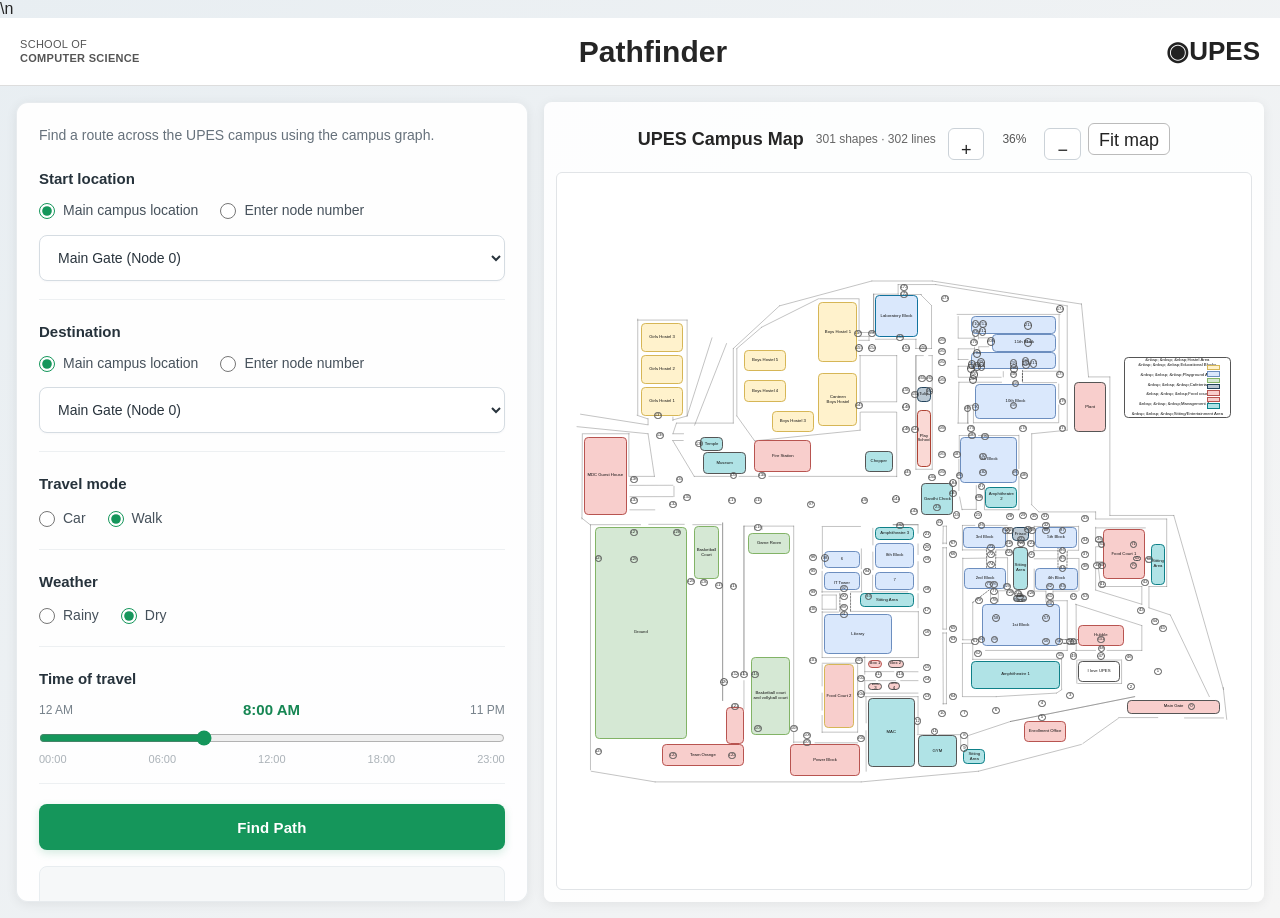
==== commit 9e4afbfd: "Add files via upload" ====
--- a/index.html
+++ b/index.html
@@ -1,192 +1,761 @@
 <!doctype html>
 <html lang="en">
+
 <head>
   <meta charset="utf-8">
   <meta name="viewport" content="width=device-width, initial-scale=1">
   <title>UPES Pathfinder</title>
   <style>
-* { box-sizing: border-box; }
-
-body {
-  margin: 0;
-  font-family: Arial, Helvetica, sans-serif;
-  color: #252525;
-  background: linear-gradient(135deg, #e8eef2, #f5f5f5);
-}
-
-.topbar {
-  min-height: 68px;
-  background: #fff;
-  display: flex;
-  align-items: center;
-  justify-content: space-between;
-  gap: 16px;
-  padding: 12px 20px;
-  border-bottom: 1px solid #ddd;
-}
-
-.school { font-size: 11px; line-height: 1.2; color: #555; letter-spacing: .3px; }
-.topbar h1 { font-size: 30px; margin: 0; font-weight: 700; }
-.brand { font-size: 26px; font-weight: 700; color: #222; }
-
-.layout {
-  display: grid;
-  grid-template-columns: minmax(330px, 41%) minmax(0, 59%);
-  gap: 16px;
-  padding: 16px;
-  min-height: calc(100vh - 68px);
-}
-
-.panel {
-  background: rgba(255,255,255,.9);
-  border-radius: 8px;
-  box-shadow: 0 2px 12px #00000012;
-  min-width: 0;
-}
-
-.controls { padding: 18px; overflow: auto; }
-.intro { margin: 0 0 12px; color: #555; font-size: 14px; }
-
-.node-info {
-  font-size: 13px;
-  line-height: 1.45;
-  color: #555;
-  background: #f5f6f7;
-  border: 1px solid #e2e4e6;
-  border-radius: 5px;
-  padding: 10px;
-  margin-bottom: 14px;
-}
-.node-info b { color: #333; }
-
-form { display: flex; flex-direction: column; gap: 7px; }
-label { font-size: 14px; margin-top: 4px; }
-
-input, select {
-  width: 100%;
-  height: 38px;
-  border: 1px solid #d3d6d9;
-  border-radius: 5px;
-  background: white;
-  padding: 7px 10px;
-  font-size: 15px;
-  color: #222;
-}
-
-button {
-  margin-top: 10px;
-  border: 0;
-  border-radius: 5px;
-  background: #e5e5e5;
-  color: #222;
-  padding: 12px;
-  font-size: 15px;
-  cursor: pointer;
-}
-button:hover { background: #d8d8d8; }
-
-#result {
-  font-family: monospace;
-  font-size: 13px;
-  line-height: 1.6;
-  white-space: normal;
-  overflow-wrap: anywhere;
-  margin-top: 14px;
-  min-height: 52px;
-  color: #333;
-}
-
-.map-panel {
-  padding: 12px;
-  display: flex;
-  align-items: center;
-  justify-content: center;
-  min-height: 300px;
-}
-.map-placeholder {
-  max-width: 420px;
-  text-align: center;
-  color: #777;
-  padding: 24px;
-}
-.map-placeholder strong { color: #444; font-size: 18px; }
-.map-placeholder p { font-size: 13px; line-height: 1.5; }
-
-@media (max-width: 850px) {
-  .layout { grid-template-columns: 1fr; }
-  .topbar h1 { font-size: 23px; }
-  .school { font-size: 9px; }
-  .brand { font-size: 20px; }
-}
-
-
-.layout{height:calc(100vh - 68px);min-height:0}.map-panel{display:flex;flex-direction:column;height:100%;min-height:0;overflow:hidden}.map-heading{display:flex;align-items:center;gap:12px;padding:4px 4px 12px;flex:0 0 auto}.map-heading strong{font-size:18px}#map-counts{color:#666;font-size:12px;flex:1}#fit-map{margin:0;border:1px solid #bbb;background:#fff;border-radius:6px;padding:7px 12px;cursor:pointer}.map-viewport{position:relative;flex:1 1 auto;min-height:300px;width:100%;overflow:auto;background:#fff;border:1px solid #e1e4e7;border-radius:6px}.map-stage{position:relative;width:var(--map-width);height:var(--map-height);background:#fff;transform-origin:top left}.road-layer{position:absolute;inset:0;width:100%;height:100%;overflow:visible;z-index:1;pointer-events:none}.shape-layer{position:absolute;inset:0;z-index:2;pointer-events:none}.map-shape{position:absolute;display:flex;align-items:center;justify-content:center;padding:2px;color:#111;text-align:center;font-size:12px;line-height:1.15;white-space:pre-line;overflow:hidden;pointer-events:none}.map-shape.ellipse{border-radius:50%}.map-shape.rounded{border-radius:12px}.map-shape:not(.ellipse):not(.rounded){border-radius:0}.road{fill:none;vector-effect:non-scaling-stroke}@media(max-width:850px){.layout{height:auto;min-height:calc(100vh - 68px);grid-template-columns:1fr}.map-panel{height:70vh}}
-
-
-.map-zoom-controls{display:flex;align-items:center;gap:7px;flex:0 0 auto}
-.map-zoom-controls button{min-width:34px;height:32px;border:1px solid #cbd2d8;background:#fff;border-radius:6px;font-size:18px;line-height:1;cursor:pointer}
-.map-zoom-controls button:hover{background:#edf5ef;border-color:#80bd91}
-#zoom-level{min-width:46px;text-align:center;color:#555;font-size:12px;font-variant-numeric:tabular-nums}
-#fit-map{padding:7px 10px}
-
+    * {
+      box-sizing: border-box;
+    }
+
+    body {
+      margin: 0;
+      font-family: Arial, Helvetica, sans-serif;
+      color: #252525;
+      background: linear-gradient(135deg, #e8eef2, #f5f5f5);
+    }
+
+    .topbar {
+      min-height: 68px;
+      background: #fff;
+      display: flex;
+      align-items: center;
+      justify-content: space-between;
+      gap: 16px;
+      padding: 12px 20px;
+      border-bottom: 1px solid #ddd;
+    }
+
+    .school {
+      font-size: 11px;
+      line-height: 1.2;
+      color: #555;
+      letter-spacing: .3px;
+    }
+
+    .topbar h1 {
+      font-size: 30px;
+      margin: 0;
+      font-weight: 700;
+    }
+
+    .brand {
+      font-size: 26px;
+      font-weight: 700;
+      color: #222;
+    }
+
+    .layout {
+      display: grid;
+      grid-template-columns: minmax(330px, 41%) minmax(0, 59%);
+      gap: 16px;
+      padding: 16px;
+      min-height: calc(100vh - 68px);
+    }
+
+    .panel {
+      background: rgba(255, 255, 255, .9);
+      border-radius: 8px;
+      box-shadow: 0 2px 12px #00000012;
+      min-width: 0;
+    }
+
+    .controls {
+      padding: 18px;
+      overflow: auto;
+    }
+
+    .intro {
+      margin: 0 0 12px;
+      color: #555;
+      font-size: 14px;
+    }
+
+    .node-info {
+      font-size: 13px;
+      line-height: 1.45;
+      color: #555;
+      background: #f5f6f7;
+      border: 1px solid #e2e4e6;
+      border-radius: 5px;
+      padding: 10px;
+      margin-bottom: 14px;
+    }
+
+    .node-info b {
+      color: #333;
+    }
+
+    form {
+      display: flex;
+      flex-direction: column;
+      gap: 7px;
+    }
+
+    label {
+      font-size: 14px;
+      margin-top: 4px;
+    }
+
+    input,
+    select {
+      width: 100%;
+      height: 38px;
+      border: 1px solid #d3d6d9;
+      border-radius: 5px;
+      background: white;
+      padding: 7px 10px;
+      font-size: 15px;
+      color: #222;
+    }
+
+    button {
+      margin-top: 10px;
+      border: 0;
+      border-radius: 5px;
+      background: #e5e5e5;
+      color: #222;
+      padding: 12px;
+      font-size: 15px;
+      cursor: pointer;
+    }
+
+    button:hover {
+      background: #d8d8d8;
+    }
+
+    #result {
+      font-family: monospace;
+      font-size: 13px;
+      line-height: 1.6;
+      white-space: normal;
+      overflow-wrap: anywhere;
+      margin-top: 14px;
+      min-height: 52px;
+      color: #333;
+    }
+
+    .map-panel {
+      padding: 12px;
+      display: flex;
+      align-items: center;
+      justify-content: center;
+      min-height: 300px;
+    }
+
+    .map-placeholder {
+      max-width: 420px;
+      text-align: center;
+      color: #777;
+      padding: 24px;
+    }
+
+    .map-placeholder strong {
+      color: #444;
+      font-size: 18px;
+    }
+
+    .map-placeholder p {
+      font-size: 13px;
+      line-height: 1.5;
+    }
+
+    @media (max-width: 850px) {
+      .layout {
+        grid-template-columns: 1fr;
+      }
+
+      .topbar h1 {
+        font-size: 23px;
+      }
+
+      .school {
+        font-size: 9px;
+      }
+
+      .brand {
+        font-size: 20px;
+      }
+    }
+
+
+    .layout {
+      height: calc(100vh - 68px);
+      min-height: 0
+    }
+
+    .map-panel {
+      display: flex;
+      flex-direction: column;
+      height: 100%;
+      min-height: 0;
+      overflow: hidden
+    }
+
+    .map-heading {
+      display: flex;
+      align-items: center;
+      gap: 12px;
+      padding: 4px 4px 12px;
+      flex: 0 0 auto
+    }
+
+    .map-heading strong {
+      font-size: 18px
+    }
+
+    #map-counts {
+      color: #666;
+      font-size: 12px;
+      flex: 1
+    }
+
+    #fit-map {
+      margin: 0;
+      border: 1px solid #bbb;
+      background: #fff;
+      border-radius: 6px;
+      padding: 7px 12px;
+      cursor: pointer
+    }
+
+    .map-viewport {
+      position: relative;
+      flex: 1 1 auto;
+      min-height: 300px;
+      width: 100%;
+      overflow: auto;
+      background: #fff;
+      border: 1px solid #e1e4e7;
+      border-radius: 6px
+    }
+
+    .map-stage {
+      position: relative;
+      width: var(--map-width);
+      height: var(--map-height);
+      background: #fff;
+      transform-origin: top left
+    }
+
+    .road-layer {
+      position: absolute;
+      inset: 0;
+      width: 100%;
+      height: 100%;
+      overflow: visible;
+      z-index: 1;
+      pointer-events: none
+    }
+
+    .shape-layer {
+      position: absolute;
+      inset: 0;
+      z-index: 2;
+      pointer-events: none
+    }
+
+    .map-shape {
+      position: absolute;
+      display: flex;
+      align-items: center;
+      justify-content: center;
+      padding: 2px;
+      color: #111;
+      text-align: center;
+      font-size: 12px;
+      line-height: 1.15;
+      white-space: pre-line;
+      overflow: hidden;
+      pointer-events: none
+    }
+
+    .map-shape.ellipse {
+      border-radius: 50%
+    }
+
+    .map-shape.rounded {
+      border-radius: 12px
+    }
+
+    .map-shape:not(.ellipse):not(.rounded) {
+      border-radius: 0
+    }
+
+    .road {
+      fill: none;
+      vector-effect: non-scaling-stroke
+    }
+
+    @media(max-width:850px) {
+      .layout {
+        height: auto;
+        min-height: calc(100vh - 68px);
+        grid-template-columns: 1fr
+      }
+
+      .map-panel {
+        height: 70vh
+      }
+    }
+
+
+    .map-zoom-controls {
+      display: flex;
+      align-items: center;
+      gap: 7px;
+      flex: 0 0 auto
+    }
+
+    .map-zoom-controls button {
+      min-width: 34px;
+      height: 32px;
+      border: 1px solid #cbd2d8;
+      background: #fff;
+      border-radius: 6px;
+      font-size: 18px;
+      line-height: 1;
+      cursor: pointer
+    }
+
+    .map-zoom-controls button:hover {
+      background: #edf5ef;
+      border-color: #80bd91
+    }
+
+    #zoom-level {
+      min-width: 46px;
+      text-align: center;
+      color: #555;
+      font-size: 12px;
+      font-variant-numeric: tabular-nums
+    }
+
+    #fit-map {
+      padding: 7px 10px
+    }
+  </style>
+
+  <style>
+    .active-route-glow,
+    .active-route,
+    .route-marker {
+      pointer-events: none;
+    }
+  </style>
+
+
+  \n<style>
+    .map-node.route-node-focus {
+      outline: 2px solid #55bd78;
+      outline-offset: 2px;
+      z-index: 5;
+    }
+  </style>
+
+  <style id="reference-map-layout">
+    .map-viewport {
+      display: flex;
+      align-items: center;
+      justify-content: center;
+      background: #fff;
+      padding: 12px;
+      box-sizing: border-box;
+    }
+
+    .map-stage {
+      flex: 0 0 auto;
+      margin: 0 auto;
+      transform: none !important;
+      transform-origin: top left;
+    }
+
+    .map-stage .map-node {
+      color: #222;
+      text-shadow: none;
+    }
+  </style>
+
+  <style>
+    /* Selected navigation route is a separate overlay above every campus block. */
+    .route-layer {
+      position: absolute;
+      inset: 0;
+      width: 100%;
+      height: 100%;
+      overflow: visible;
+      z-index: 5;
+      pointer-events: none;
+    }
+
+    .route-layer .active-route-glow,
+    .route-layer .active-route,
+    .route-layer .route-marker {
+      pointer-events: none;
+    }
+  </style>
+
+  <style id="node-picker-style">
+    #sourceNode,
+    #targetNode {
+      width: 100%;
+    }
+
+    .node-picker-hint {
+      display: block;
+      margin: -5px 0 12px;
+      color: #68727c;
+      font-size: 12px;
+    }
+  </style>
+
+
+  <style id="main-location-select-style">
+    #sourceLocationSelect,
+    #targetLocationSelect {
+      display: block;
+      width: 100%;
+      box-sizing: border-box;
+      margin: 6px 0 14px;
+      padding: 12px 14px;
+      border: 1px solid #cfd5da;
+      border-radius: 7px;
+      background: #fff;
+      color: #222;
+      font: inherit;
+    }
+
+    #sourceNode,
+    #targetNode {
+      margin-top: 6px;
+    }
+  </style>
+
+
+  <style id="radio-location-picker-style">
+    .location-picker-group {
+      margin: 0 0 18px;
+    }
+
+    .location-picker-group>label {
+      display: block;
+      font-weight: 600;
+      margin-bottom: 8px;
+    }
+
+    .mode-options {
+      display: flex;
+      flex-wrap: wrap;
+      gap: 12px 18px;
+      margin: 7px 0 10px;
+    }
+
+    .mode-options label {
+      display: inline-flex;
+      align-items: center;
+      gap: 6px;
+      font-weight: 400;
+      font-size: 13px;
+      cursor: pointer;
+    }
+
+    .mode-options input[type="radio"] {
+      width: auto;
+      margin: 0;
+      accent-color: #238b57;
+    }
+
+    .mode-panel[hidden] {
+      display: none !important;
+    }
+
+    .mode-panel select,
+    .mode-panel input[type="number"] {
+      width: 100%;
+      box-sizing: border-box;
+    }
+  </style>
+
+
+  <style id="radio-mode-visibility-fix">
+    .location-picker-group {
+      margin: 0 0 18px;
+    }
+
+    .mode-options {
+      display: flex;
+      flex-wrap: wrap;
+      gap: 10px 18px;
+      margin: 8px 0 12px;
+    }
+
+    .mode-options label {
+      display: inline-flex;
+      align-items: center;
+      gap: 7px;
+      cursor: pointer;
+    }
+
+    .mode-options input[type="radio"] {
+      width: auto;
+      margin: 0;
+      accent-color: #238b57;
+    }
+
+    .mode-panel[hidden] {
+      display: none !important;
+    }
+
+    .mode-panel select,
+    .mode-panel input[type="number"] {
+      width: 100%;
+      box-sizing: border-box;
+    }
+  </style>
+
+
+  <style id="travel-weather-time-controls">
+    .choice-group {
+      margin: 0 0 18px;
+    }
+
+    .choice-group>label {
+      display: block;
+      font-weight: 600;
+      margin-bottom: 8px;
+    }
+
+    .mode-options {
+      display: flex;
+      flex-wrap: wrap;
+      gap: 10px 22px;
+      margin: 8px 0 10px;
+    }
+
+    .mode-options label {
+      display: inline-flex;
+      align-items: center;
+      gap: 7px;
+      cursor: pointer;
+      font-weight: 400;
+    }
+
+    .mode-options input[type="radio"] {
+      width: auto;
+      margin: 0;
+      accent-color: #238b57;
+    }
+
+    .time-range-labels {
+      display: flex;
+      align-items: center;
+      justify-content: space-between;
+      gap: 10px;
+      margin: 8px 0;
+    }
+
+    .time-range-labels strong {
+      font-size: 14px;
+    }
+
+    .time-choice input[type="range"] {
+      display: block;
+      width: 100%;
+      accent-color: #238b57;
+    }
+
+    .time-range-ticks {
+      display: flex;
+      justify-content: space-between;
+      font-size: 11px;
+      opacity: .7;
+      margin-top: 5px;
+    }
+  </style>
+
+
+<style id="pathfinder-form-polish">
+  /* Refined controls panel: consistent spacing, alignment and readable inputs. */
+  .controls {
+    padding: 22px;
+    border: 1px solid #e7ebee;
+    border-radius: 12px;
+    background: rgba(255,255,255,.96);
+  }
+
+  .controls .intro {
+    font-size: 14px;
+    line-height: 1.55;
+    margin: 0 0 22px;
+    color: #66717b;
+  }
+
+  #routeForm {
+    display: flex;
+    flex-direction: column;
+    gap: 0;
+  }
+
+  #routeForm .location-picker-group,
+  #routeForm .choice-group {
+    margin: 0 0 22px;
+    padding: 0 0 18px;
+    border-bottom: 1px solid #edf0f2;
+  }
+
+  #routeForm .location-picker-group > label,
+  #routeForm .choice-group > label {
+    display: block;
+    margin: 0 0 12px;
+    color: #26323b;
+    font-size: 15px;
+    font-weight: 700;
+    line-height: 1.35;
+  }
+
+  #routeForm .mode-options {
+    display: flex;
+    align-items: center;
+    flex-wrap: wrap;
+    column-gap: 22px;
+    row-gap: 10px;
+    margin: 0 0 14px;
+  }
+
+  #routeForm .mode-options label {
+    display: inline-flex;
+    align-items: center;
+    gap: 8px;
+    margin: 0;
+    color: #46515b;
+    font-size: 14px;
+    line-height: 1.4;
+    font-weight: 400;
+    cursor: pointer;
+  }
+
+  #routeForm input[type="radio"] {
+    appearance: auto;
+    width: 16px;
+    min-width: 16px;
+    height: 16px;
+    margin: 0;
+    padding: 0;
+    accent-color: #15965b;
+    cursor: pointer;
+  }
+
+  #routeForm .mode-panel select,
+  #routeForm .mode-panel input[type="number"] {
+    display: block;
+    width: 100%;
+    height: 46px;
+    min-height: 46px;
+    margin: 0;
+    padding: 0 14px;
+    border: 1px solid #d5dce2;
+    border-radius: 8px;
+    background-color: #fff;
+    color: #29343d;
+    font-family: inherit;
+    font-size: 14px;
+    line-height: normal;
+    box-shadow: 0 1px 2px rgba(20,35,50,.03);
+  }
+
+  #routeForm .mode-panel select:focus,
+  #routeForm .mode-panel input[type="number"]:focus {
+    outline: none;
+    border-color: #15965b;
+    box-shadow: 0 0 0 3px rgba(21,150,91,.12);
+  }
+
+  #routeForm .choice-group .mode-options {
+    margin: 0;
+    min-height: 24px;
+  }
+
+  #routeForm .time-choice {
+    margin-bottom: 20px;
+    padding-bottom: 18px;
+  }
+
+  #routeForm .time-range-labels {
+    display: flex;
+    align-items: center;
+    justify-content: space-between;
+    gap: 10px;
+    margin: 0 0 10px;
+    color: #77828b;
+    font-size: 12px;
+  }
+
+  #routeForm .time-range-labels strong {
+    color: #168653;
+    font-size: 15px;
+    font-weight: 700;
+  }
+
+  #routeForm input[type="range"] {
+    display: block;
+    width: 100%;
+    height: 20px;
+    margin: 0;
+    padding: 0;
+    accent-color: #15965b;
+    cursor: pointer;
+  }
+
+  #routeForm .time-range-ticks {
+    display: flex;
+    justify-content: space-between;
+    margin-top: 5px;
+    color: #89939b;
+    font-size: 11px;
+  }
+
+  #findPathBtn {
+    width: 100%;
+    min-height: 46px;
+    margin: 0;
+    padding: 12px 18px;
+    border: 0;
+    border-radius: 8px;
+    background: #15965b;
+    color: #fff;
+    font-size: 15px;
+    font-weight: 700;
+    letter-spacing: .1px;
+    box-shadow: 0 3px 8px rgba(21,150,91,.18);
+    transition: background .15s ease, transform .15s ease, box-shadow .15s ease;
+  }
+
+  #findPathBtn:hover {
+    background: #107d4b;
+    box-shadow: 0 4px 11px rgba(21,150,91,.22);
+  }
+
+  #findPathBtn:active { transform: translateY(1px); }
+
+  #result {
+    margin-top: 16px;
+    padding: 12px;
+    border-radius: 8px;
+    background: #f6f8f9;
+    border: 1px solid #e8edf0;
+  }
+
+  @media (max-width: 850px) {
+    .controls { padding: 18px; }
+    #routeForm .location-picker-group,
+    #routeForm .choice-group { margin-bottom: 18px; padding-bottom: 15px; }
+  }
 </style>
 
-<style>
-  .active-route-glow, .active-route, .route-marker {
-    pointer-events: none;
-  }
-</style>
-
-
-\n<style>
-.map-node.route-node-focus {
-  outline: 2px solid #55bd78;
-  outline-offset: 2px;
-  z-index: 5;
-}
-</style>
-
-<style id="reference-map-layout">
-.map-viewport {
-  display: flex;
-  align-items: center;
-  justify-content: center;
-  background: #fff;
-  padding: 12px;
-  box-sizing: border-box;
-}
-.map-stage {
-  flex: 0 0 auto;
-  margin: 0 auto;
-  transform: none !important;
-  transform-origin: top left;
-}
-.map-stage .map-node {
-  color: #222;
-  text-shadow: none;
-}
-</style>
-
-<style>
-
-/* Selected navigation route is a separate overlay above every campus block. */
-.route-layer {
-  position: absolute;
-  inset: 0;
-  width: 100%;
-  height: 100%;
-  overflow: visible;
-  z-index: 5;
-  pointer-events: none;
-}
-.route-layer .active-route-glow,
-.route-layer .active-route,
-.route-layer .route-marker {
-  pointer-events: none;
-}
-
-</style>
 </head>
+
 <body>
   <header class="topbar">
     <div class="school">SCHOOL OF<br><b>COMPUTER SCIENCE</b></div>
@@ -197,39 +766,134 @@
   <main class="layout">
     <section class="panel controls">
       <p class="intro">Find a route across the UPES campus using the campus graph.</p>
-      <div class="node-info">
-        <b>Some Main Nodes of UPES</b><br>
-        Main Gate: 0 · Hubble: 231 · MAC/GYM: 11 · Enrollment Office: 5 ·
-        1st Block: 56 · 2nd Block: 75 · 3rd Block: 73 · 4th Block: 83 ·
-        5th Block: 87 · 6th Block: 98 · 7th Block: 94 · 8th Block: 94 ·
-        9th Block: 182 · 10th Block: 190 · 11th Block: 214 · Boys Hostel: 157 ·
-        Laboratory: 153 · Gandhi Chowk: 23 · Tulip: 162 · Amphitheater 1: 62 ·
-        Amphitheater 2: 186 · Fire Station: 3 · IT Tower: 92 · Food Court 1: 70 ·
-        Food Court 2: 101 · Girls Hostel: 137 · Playground: 128 · Team Orange: 129 ·
-        Frisco: 223
-      </div>
 
       <form id="routeForm">
-        <label for="sourceNode">Enter Start Node:</label>
-        <input type="number" id="sourceNode" min="0" max="239" value="1" required>
-
-        <label for="targetNode">Enter End Node:</label>
-        <input type="number" id="targetNode" min="0" max="239" value="12" required>
-
-        <label for="typeNode">Walkway / Carway:</label>
-        <select id="typeNode">
-          <option value="1">Walkway</option>
-          <option value="0">Carway</option>
-        </select>
-
-        <label for="time_type">Time (hour, 0–23):</label>
-        <input type="number" id="time_type" min="0" max="23" value="8" required>
-
-        <label for="weather_type">Weather:</label>
-        <select id="weather_type">
-          <option value="1">Rainy season</option>
-          <option value="0">Dry season</option>
-        </select>
+        <div class="location-picker-group">
+          <label>Start location</label>
+          <div class="mode-options">
+            <label><input type="radio" name="sourceMode" value="main" checked> Main campus location</label>
+            <label><input type="radio" name="sourceMode" value="node"> Enter node number</label>
+          </div>
+          <div id="sourceMainMode" class="mode-panel">
+            <select id="sourceLocationSelect">
+
+              <option value="0" selected>Main Gate (Node 0)</option>
+              <option value="0">Main Gate (Node 0)</option>
+              <option value="231">Hubble (Node 231)</option>
+              <option value="11">MAC/GYM (Node 11)</option>
+              <option value="5">Enrollment Office (Node 5)</option>
+              <option value="56">1st Block (Node 56)</option>
+              <option value="75">2nd Block (Node 75)</option>
+              <option value="73">3rd Block (Node 73)</option>
+              <option value="83">4th Block (Node 83)</option>
+              <option value="87">5th Block (Node 87)</option>
+              <option value="98">6th Block (Node 98)</option>
+              <option value="94">7th Block (Node 94)</option>
+              <option value="94">8th Block (Node 94)</option>
+              <option value="182">9th Block (Node 182)</option>
+              <option value="190">10th Block (Node 190)</option>
+              <option value="214">11th Block (Node 214)</option>
+              <option value="157">Boys Hostel (Node 157)</option>
+              <option value="153">Laboratory (Node 153)</option>
+              <option value="23">Gandhi Chowk (Node 23)</option>
+              <option value="162">Tulip (Node 162)</option>
+              <option value="62">Amphitheater 1 (Node 62)</option>
+              <option value="186">Amphitheater 2 (Node 186)</option>
+              <option value="3">Fire Station (Node 3)</option>
+              <option value="92">IT Tower (Node 92)</option>
+              <option value="70">Food Court 1 (Node 70)</option>
+              <option value="101">Food Court 2 (Node 101)</option>
+              <option value="137">Girls Hostel (Node 137)</option>
+              <option value="128">Playground (Node 128)</option>
+              <option value="129">Team Orange (Node 129)</option>
+              <option value="223">Frisco (Node 223)</option>
+
+            </select>
+          </div>
+          <div id="sourceNodeMode" class="mode-panel" hidden>
+            <input type="number" id="sourceNode" min="0" max="239" placeholder="Enter start node number"
+              autocomplete="off" disabled>
+          </div>
+        </div>
+
+        <div class="location-picker-group">
+          <label>Destination</label>
+          <div class="mode-options">
+            <label><input type="radio" name="targetMode" value="main" checked> Main campus location</label>
+            <label><input type="radio" name="targetMode" value="node"> Enter node number</label>
+          </div>
+          <div id="targetMainMode" class="mode-panel">
+            <select id="targetLocationSelect">
+
+              <option value="0" selected>Main Gate (Node 0)</option>
+              <option value="0">Main Gate (Node 0)</option>
+              <option value="231">Hubble (Node 231)</option>
+              <option value="11">MAC/GYM (Node 11)</option>
+              <option value="5">Enrollment Office (Node 5)</option>
+              <option value="56">1st Block (Node 56)</option>
+              <option value="75">2nd Block (Node 75)</option>
+              <option value="73">3rd Block (Node 73)</option>
+              <option value="83">4th Block (Node 83)</option>
+              <option value="87">5th Block (Node 87)</option>
+              <option value="98">6th Block (Node 98)</option>
+              <option value="94">7th Block (Node 94)</option>
+              <option value="94">8th Block (Node 94)</option>
+              <option value="182">9th Block (Node 182)</option>
+              <option value="190">10th Block (Node 190)</option>
+              <option value="214">11th Block (Node 214)</option>
+              <option value="157">Boys Hostel (Node 157)</option>
+              <option value="153">Laboratory (Node 153)</option>
+              <option value="23">Gandhi Chowk (Node 23)</option>
+              <option value="162">Tulip (Node 162)</option>
+              <option value="62">Amphitheater 1 (Node 62)</option>
+              <option value="186">Amphitheater 2 (Node 186)</option>
+              <option value="3">Fire Station (Node 3)</option>
+              <option value="92">IT Tower (Node 92)</option>
+              <option value="70">Food Court 1 (Node 70)</option>
+              <option value="101">Food Court 2 (Node 101)</option>
+              <option value="137">Girls Hostel (Node 137)</option>
+              <option value="128">Playground (Node 128)</option>
+              <option value="129">Team Orange (Node 129)</option>
+              <option value="223">Frisco (Node 223)</option>
+
+            </select>
+          </div>
+          <div id="targetNodeMode" class="mode-panel" hidden>
+            <input type="number" id="targetNode" min="0" max="239" placeholder="Enter destination node number"
+              autocomplete="off" disabled>
+          </div>
+        </div>
+
+        <div class="choice-group">
+          <label>Travel mode</label>
+          <div class="mode-options">
+            <label><input type="radio" name="travelMode" value="0"> Car</label>
+            <label><input type="radio" name="travelMode" value="1" checked> Walk</label>
+          </div>
+          <input type="hidden" id="typeNode" value="1">
+        </div>
+
+        <div class="choice-group">
+          <label>Weather</label>
+          <div class="mode-options">
+            <label><input type="radio" name="weatherMode" value="1"> Rainy</label>
+            <label><input type="radio" name="weatherMode" value="0" checked> Dry</label>
+          </div>
+          <input type="hidden" id="weather_type" value="0">
+        </div>
+
+        <div class="choice-group time-choice">
+          <label for="time_type">Time of travel</label>
+          <div class="time-range-labels">
+            <span>12 AM</span>
+            <strong id="selectedTimeLabel">8:00 AM</strong>
+            <span>11 PM</span>
+          </div>
+          <input type="range" id="time_type" min="0" max="23" step="1" value="8" required>
+          <div class="time-range-ticks">
+            <span>00:00</span><span>06:00</span><span>12:00</span><span>18:00</span><span>23:00</span>
+          </div>
+        </div>
 
         <button id="findPathBtn" type="button">Find Path</button>
       </form>
@@ -239,157 +903,250 @@
 
     <section class="panel map-panel" aria-label="Campus map">
       <div class="map-heading">
-          <strong>UPES Campus Map</strong>
-          <span id="map-counts">Loading map…</span>
-          <div class="map-zoom-controls" aria-label="Map zoom controls">
-            <button id="zoom-in" type="button" title="Zoom in" aria-label="Zoom in">+</button>
-            <span id="zoom-level">100%</span>
-            <button id="zoom-out" type="button" title="Zoom out" aria-label="Zoom out">−</button>
-            <button id="fit-map" type="button">Fit map</button>
-          </div>
+        <strong>UPES Campus Map</strong>
+        <span id="map-counts">Loading map…</span>
+        <div class="map-zoom-controls" aria-label="Map zoom controls">
+          <button id="zoom-in" type="button" title="Zoom in" aria-label="Zoom in">+</button>
+          <span id="zoom-level">100%</span>
+          <button id="zoom-out" type="button" title="Zoom out" aria-label="Zoom out">−</button>
+          <button id="fit-map" type="button">Fit map</button>
         </div>
-<div class="map-viewport" id="map-viewport"><div class="map-stage" id="map-stage"><svg class="road-layer" id="road-layer" aria-hidden="true"></svg><div class="shape-layer" id="shape-layer"></div>
-            <svg class="route-layer" id="route-layer" aria-hidden="true"></svg></div></div>
+      </div>
+      <div class="map-viewport" id="map-viewport">
+        <div class="map-stage" id="map-stage"><svg class="road-layer" id="road-layer" aria-hidden="true"></svg>
+          <div class="shape-layer" id="shape-layer"></div>
+          <svg class="route-layer" id="route-layer" aria-hidden="true"></svg>
+        </div>
+      </div>
     </section>
   </main>
 
   <script>
-const MAP_DATA = {"width":1841,"height":1410,"vertices":[{"id":"IYZf7BjR_5kSXS8IjRfH-1","label":"Hubble","x":1410.0,"y":970.0,"w":130.0,"h":60.0,"style":{"fill":"#f8cecc","stroke":"#b85450","strokeWidth":1.0,"rounded":true,"ellipse":false,"dashed":false,"opacity":100.0}},{"id":"IYZf7BjR_5kSXS8IjRfH-2","label":"Main Gate","x":1550.0,"y":1180.0,"w":260.0,"h":40.0,"style":{"fill":"#F8CECC","stroke":"#555555","strokeWidth":1.0,"rounded":true,"ellipse":false,"dashed":false,"opacity":100.0}},{"id":"IYZf7BjR_5kSXS8IjRfH-3","label":"I love UPES","x":1410.0,"y":1070.0,"w":120.0,"h":60.0,"style":{"fill":"none","stroke":"#555555","strokeWidth":1.0,"rounded":true,"ellipse":false,"dashed":false,"opacity":100.0}},{"id":"IYZf7BjR_5kSXS8IjRfH-4","label":"1st Block","x":1140.0,"y":910.0,"w":220.0,"h":120.0,"style":{"fill":"#dae8fc","stroke":"#6c8ebf","strokeWidth":1.0,"rounded":true,"ellipse":false,"dashed":false,"opacity":100.0}},{"id":"IYZf7BjR_5kSXS8IjRfH-5","label":"Amphitheatre 1","x":1110.0,"y":1070.0,"w":250.0,"h":80.0,"style":{"fill":"#b0e3e6","stroke":"#0e8088","strokeWidth":1.0,"rounded":true,"ellipse":false,"dashed":false,"opacity":100.0}},{"id":"IYZf7BjR_5kSXS8IjRfH-6","label":"Enrollment Office","x":1258.0,"y":1240.0,"w":120.0,"h":60.0,"style":{"fill":"#f8cecc","stroke":"#b85450","strokeWidth":1.0,"rounded":true,"ellipse":false,"dashed":false,"opacity":100.0}},{"id":"IYZf7BjR_5kSXS8IjRfH-25","label":"Food Court 1","x":1480.0,"y":700.0,"w":120.0,"h":140.0,"style":{"fill":"#f8cecc","stroke":"#b85450","strokeWidth":1.0,"rounded":true,"ellipse":false,"dashed":false,"opacity":100.0}},{"id":"IYZf7BjR_5kSXS8IjRfH-33","label":"4th Block","x":1290.0,"y":810.0,"w":120.0,"h":60.0,"style":{"fill":"#dae8fc","stroke":"#6c8ebf","strokeWidth":1.0,"rounded":true,"ellipse":false,"dashed":false,"opacity":100.0}},{"id":"IYZf7BjR_5kSXS8IjRfH-39","label":"5th Block","x":1289.0,"y":694.0,"w":120.0,"h":60.0,"style":{"fill":"#dae8fc","stroke":"#6c8ebf","strokeWidth":1.0,"rounded":true,"ellipse":false,"dashed":false,"opacity":100.0}},{"id":"IYZf7BjR_5kSXS8IjRfH-47","label":"Amphitheatre 2","x":1150.0,"y":580.0,"w":90.0,"h":60.0,"style":{"fill":"#b0e3e6","stroke":"#0e8088","strokeWidth":1.0,"rounded":true,"ellipse":false,"dashed":false,"opacity":100.0}},{"id":"IYZf7BjR_5kSXS8IjRfH-49","label":"2nd Block","x":1089.0,"y":809.0,"w":120.0,"h":60.0,"style":{"fill":"#dae8fc","stroke":"#6c8ebf","strokeWidth":1.0,"rounded":true,"ellipse":false,"dashed":false,"opacity":100.0}},{"id":"IYZf7BjR_5kSXS8IjRfH-54","label":"3rd Block","x":1088.0,"y":693.0,"w":120.0,"h":60.0,"style":{"fill":"#dae8fc","stroke":"#6c8ebf","strokeWidth":1.0,"rounded":true,"ellipse":false,"dashed":false,"opacity":100.0}},{"id":"IYZf7BjR_5kSXS8IjRfH-60","label":"Gandhi Chock","x":970.0,"y":570.0,"w":90.0,"h":90.0,"style":{"fill":"#B0E3E6","stroke":"#555555","strokeWidth":1.0,"rounded":true,"ellipse":true,"dashed":false,"opacity":100.0}},{"id":"IYZf7BjR_5kSXS8IjRfH-72","label":"9th Block","x":1080.0,"y":440.0,"w":160.0,"h":130.0,"style":{"fill":"#dae8fc","stroke":"#6c8ebf","strokeWidth":1.0,"rounded":true,"ellipse":false,"dashed":false,"opacity":100.0}},{"id":"IYZf7BjR_5kSXS8IjRfH-77","label":"10th Block","x":1120.0,"y":290.0,"w":230.0,"h":100.0,"style":{"fill":"#dae8fc","stroke":"#6c8ebf","strokeWidth":1.0,"rounded":true,"ellipse":false,"dashed":false,"opacity":100.0}},{"id":"IYZf7BjR_5kSXS8IjRfH-113","label":"Plant","x":1400.0,"y":286.0,"w":90.0,"h":140.0,"style":{"fill":"#F8CECC","stroke":"#555555","strokeWidth":1.0,"rounded":true,"ellipse":false,"dashed":false,"opacity":100.0}},{"id":"IYZf7BjR_5kSXS8IjRfH-122","label":"Laboratory Block","x":840.0,"y":40.0,"w":120.0,"h":120.0,"style":{"fill":"#DAE8FC","stroke":"#10739e","strokeWidth":1.0,"rounded":true,"ellipse":false,"dashed":false,"opacity":100.0}},{"id":"IYZf7BjR_5kSXS8IjRfH-129","label":"Boys Hostel 1","x":680.0,"y":60.0,"w":110.0,"h":170.0,"style":{"fill":"#fff2cc","stroke":"#d6b656","strokeWidth":1.0,"rounded":true,"ellipse":false,"dashed":false,"opacity":100.0}},{"id":"IYZf7BjR_5kSXS8IjRfH-130","label":"Chopper","x":810.0,"y":480.0,"w":80.0,"h":60.0,"style":{"fill":"#B0E3E6","stroke":"#555555","strokeWidth":1.0,"rounded":true,"ellipse":false,"dashed":false,"opacity":100.0}},{"id":"IYZf7BjR_5kSXS8IjRfH-131","label":"Museum","x":356.0,"y":484.0,"w":120.0,"h":60.0,"style":{"fill":"#B0E3E6","stroke":"#555555","strokeWidth":1.0,"rounded":true,"ellipse":false,"dashed":false,"opacity":100.0}},{"id":"EC3knpTUbvlmggvKCOEK-1","label":"Amphitheatre 3","x":840.0,"y":694.0,"w":110.0,"h":36.0,"style":{"fill":"#b0e3e6","stroke":"#0e8088","strokeWidth":1.0,"rounded":true,"ellipse":false,"dashed":false,"opacity":100.0}},{"id":"EC3knpTUbvlmggvKCOEK-2","label":"8th Block","x":840.0,"y":740.0,"w":110.0,"h":70.0,"style":{"fill":"#dae8fc","stroke":"#6c8ebf","strokeWidth":1.0,"rounded":true,"ellipse":false,"dashed":false,"opacity":100.0}},{"id":"EC3knpTUbvlmggvKCOEK-3","label":"7","x":840.0,"y":820.0,"w":110.0,"h":50.0,"style":{"fill":"#dae8fc","stroke":"#6c8ebf","strokeWidth":1.0,"rounded":true,"ellipse":false,"dashed":false,"opacity":100.0}},{"id":"EC3knpTUbvlmggvKCOEK-4","label":"6","x":696.0,"y":760.0,"w":100.0,"h":50.0,"style":{"fill":"#dae8fc","stroke":"#6c8ebf","strokeWidth":1.0,"rounded":true,"ellipse":false,"dashed":false,"opacity":100.0}},{"id":"EC3knpTUbvlmggvKCOEK-5","label":"\nIT Tower\n","x":696.0,"y":820.0,"w":100.0,"h":50.0,"style":{"fill":"#dae8fc","stroke":"#6c8ebf","strokeWidth":1.0,"rounded":true,"ellipse":false,"dashed":false,"opacity":100.0}},{"id":"EC3knpTUbvlmggvKCOEK-15","label":"Library","x":696.0,"y":940.0,"w":190.0,"h":110.0,"style":{"fill":"#dae8fc","stroke":"#6c8ebf","strokeWidth":1.0,"rounded":true,"ellipse":false,"dashed":false,"opacity":100.0}},{"id":"EC3knpTUbvlmggvKCOEK-25","label":"Sitting Area","x":796.0,"y":880.0,"w":154.0,"h":40.0,"style":{"fill":"#b0e3e6","stroke":"#0e8088","strokeWidth":1.0,"rounded":true,"ellipse":false,"dashed":false,"opacity":100.0}},{"id":"EC3knpTUbvlmggvKCOEK-35","label":"Box 1","x":819.0,"y":1068.0,"w":41.0,"h":22.0,"style":{"fill":"#F8CECC","stroke":"#b85450","strokeWidth":1.0,"rounded":true,"ellipse":false,"dashed":false,"opacity":100.0}},{"id":"EC3knpTUbvlmggvKCOEK-36","label":"Box 2","x":875.0,"y":1068.0,"w":45.0,"h":22.0,"style":{"fill":"#F8CECC","stroke":"#555555","strokeWidth":1.0,"rounded":true,"ellipse":false,"dashed":false,"opacity":100.0}},{"id":"EC3knpTUbvlmggvKCOEK-37","label":"Box 4","x":876.0,"y":1130.0,"w":34.0,"h":23.0,"style":{"fill":"#F8CECC","stroke":"#555555","strokeWidth":1.0,"rounded":true,"ellipse":false,"dashed":false,"opacity":100.0}},{"id":"EC3knpTUbvlmggvKCOEK-38","label":"Box 3","x":821.0,"y":1132.0,"w":39.0,"h":21.0,"style":{"fill":"#F8CECC","stroke":"#555555","strokeWidth":1.0,"rounded":true,"ellipse":false,"dashed":false,"opacity":100.0}},{"id":"EC3knpTUbvlmggvKCOEK-54","label":"MAC","x":818.5,"y":1174.0,"w":133.5,"h":196.0,"style":{"fill":"#B0E3E6","stroke":"#555555","strokeWidth":1.0,"rounded":true,"ellipse":false,"dashed":false,"opacity":100.0}},{"id":"EC3knpTUbvlmggvKCOEK-55","label":"GYM","x":960.0,"y":1280.0,"w":110.0,"h":90.0,"style":{"fill":"#B0E3E6","stroke":"#555555","strokeWidth":1.0,"rounded":true,"ellipse":false,"dashed":false,"opacity":100.0}},{"id":"EC3knpTUbvlmggvKCOEK-56","label":"Food Court 2","x":696.0,"y":1080.0,"w":84.0,"h":180.0,"style":{"fill":"#F8CECC","stroke":"#d6b656","strokeWidth":1.0,"rounded":true,"ellipse":false,"dashed":false,"opacity":100.0}},{"id":"EC3knpTUbvlmggvKCOEK-65","label":"Power Block","x":601.0,"y":1306.0,"w":195.0,"h":90.0,"style":{"fill":"#f8cecc","stroke":"#b85450","strokeWidth":1.0,"rounded":true,"ellipse":false,"dashed":false,"opacity":100.0}},{"id":"EC3knpTUbvlmggvKCOEK-71","label":"Sitting Area","x":1088.0,"y":1320.0,"w":62.0,"h":40.0,"style":{"fill":"#b0e3e6","stroke":"#0e8088","strokeWidth":1.0,"rounded":true,"ellipse":false,"dashed":false,"opacity":100.0}},{"id":"EC3knpTUbvlmggvKCOEK-100","label":"Basketball court and vollyball court","x":490.0,"y":1060.0,"w":111.0,"h":219.0,"style":{"fill":"#d5e8d4","stroke":"#82b366","strokeWidth":1.0,"rounded":true,"ellipse":false,"dashed":false,"opacity":100.0}},{"id":"EC3knpTUbvlmggvKCOEK-106","label":"","x":420.0,"y":1201.0,"w":50.0,"h":105.0,"style":{"fill":"#f8cecc","stroke":"#b85450","strokeWidth":1.0,"rounded":true,"ellipse":false,"dashed":false,"opacity":100.0}},{"id":"EC3knpTUbvlmggvKCOEK-108","label":"Team Orange","x":240.0,"y":1306.0,"w":230.0,"h":60.0,"style":{"fill":"#f8cecc","stroke":"#b85450","strokeWidth":1.0,"rounded":true,"ellipse":false,"dashed":false,"opacity":100.0}},{"id":"EC3knpTUbvlmggvKCOEK-109","label":"Basketball Court","x":330.0,"y":692.0,"w":70.0,"h":148.0,"style":{"fill":"#d5e8d4","stroke":"#82b366","strokeWidth":1.0,"rounded":true,"ellipse":false,"dashed":false,"opacity":100.0}},{"id":"EC3knpTUbvlmggvKCOEK-110","label":"Ground","x":50.0,"y":694.0,"w":260.0,"h":596.0,"style":{"fill":"#d5e8d4","stroke":"#82b366","strokeWidth":1.0,"rounded":true,"ellipse":false,"dashed":false,"opacity":100.0}},{"id":"EC3knpTUbvlmggvKCOEK-114","label":"MDC Guest House","x":20.0,"y":440.0,"w":120.0,"h":220.0,"style":{"fill":"#f8cecc","stroke":"#b85450","strokeWidth":1.0,"rounded":true,"ellipse":false,"dashed":false,"opacity":100.0}},{"id":"EC3knpTUbvlmggvKCOEK-116","label":"Girls Hostel 1","x":180.0,"y":300.0,"w":120.0,"h":80.0,"style":{"fill":"#fff2cc","stroke":"#d6b656","strokeWidth":1.0,"rounded":true,"ellipse":false,"dashed":false,"opacity":100.0}},{"id":"W-oVFHL0gwR62hoQpA4F-15","label":"Frisco","x":1224.0,"y":694.0,"w":50.0,"h":40.0,"style":{"fill":"#bac8d3","stroke":"#23445d","strokeWidth":1.0,"rounded":true,"ellipse":false,"dashed":false,"opacity":100.0}},{"id":"W-oVFHL0gwR62hoQpA4F-16","label":"Sitting Area","x":1229.0,"y":750.0,"w":40.0,"h":120.0,"style":{"fill":"#B0E3E6","stroke":"#555555","strokeWidth":1.0,"rounded":true,"ellipse":false,"dashed":false,"opacity":100.0}},{"id":"W-oVFHL0gwR62hoQpA4F-17","label":"Chai Garam","x":1228.0,"y":885.0,"w":40.0,"h":20.0,"style":{"fill":"#BAC8D3","stroke":"#555555","strokeWidth":1.0,"rounded":true,"ellipse":false,"dashed":false,"opacity":100.0}},{"id":"W-oVFHL0gwR62hoQpA4F-24","label":"Sitting Area","x":1616.0,"y":742.0,"w":40.0,"h":114.0,"style":{"fill":"#b0e3e6","stroke":"#0e8088","strokeWidth":1.0,"rounded":true,"ellipse":false,"dashed":false,"opacity":100.0}},{"id":"W-oVFHL0gwR62hoQpA4F-38","label":"","x":1110.0,"y":100.0,"w":240.0,"h":50.0,"style":{"fill":"#dae8fc","stroke":"#6c8ebf","strokeWidth":1.0,"rounded":true,"ellipse":false,"dashed":false,"opacity":100.0}},{"id":"W-oVFHL0gwR62hoQpA4F-39","label":"","x":1109.0,"y":200.0,"w":241.0,"h":50.0,"style":{"fill":"#dae8fc","stroke":"#6c8ebf","strokeWidth":1.0,"rounded":true,"ellipse":false,"dashed":false,"opacity":100.0}},{"id":"W-oVFHL0gwR62hoQpA4F-40","label":"11th Block","x":1169.0,"y":150.0,"w":181.0,"h":50.0,"style":{"fill":"#dae8fc","stroke":"#6c8ebf","strokeWidth":1.0,"rounded":true,"ellipse":false,"dashed":false,"opacity":100.0}},{"id":"W-oVFHL0gwR62hoQpA4F-50","label":"Tulip","x":957.0,"y":301.0,"w":39.0,"h":40.0,"style":{"fill":"#bac8d3","stroke":"#23445d","strokeWidth":1.0,"rounded":true,"ellipse":false,"dashed":false,"opacity":100.0}},{"id":"W-oVFHL0gwR62hoQpA4F-51","label":"Play School","x":957.0,"y":364.0,"w":40.0,"h":161.0,"style":{"fill":"#fad9d5","stroke":"#ae4132","strokeWidth":1.0,"rounded":true,"ellipse":false,"dashed":false,"opacity":100.0}},{"id":"W-oVFHL0gwR62hoQpA4F-57","label":"Canteen\nBoys Hostel\n","x":680.0,"y":260.0,"w":110.0,"h":150.0,"style":{"fill":"#fff2cc","stroke":"#d6b656","strokeWidth":1.0,"rounded":true,"ellipse":false,"dashed":false,"opacity":100.0}},{"id":"W-oVFHL0gwR62hoQpA4F-64","label":"Fire Station","x":500.0,"y":450.0,"w":160.0,"h":90.0,"style":{"fill":"#f8cecc","stroke":"#b85450","strokeWidth":1.0,"rounded":true,"ellipse":false,"dashed":false,"opacity":100.0}},{"id":"W-oVFHL0gwR62hoQpA4F-65","label":"Boys Hostel 3","x":548.0,"y":366.0,"w":120.0,"h":60.0,"style":{"fill":"#fff2cc","stroke":"#d6b656","strokeWidth":1.0,"rounded":true,"ellipse":false,"dashed":false,"opacity":100.0}},{"id":"W-oVFHL0gwR62hoQpA4F-66","label":"Boys Hostel 4","x":470.0,"y":281.0,"w":120.0,"h":60.0,"style":{"fill":"#fff2cc","stroke":"#d6b656","strokeWidth":1.0,"rounded":true,"ellipse":false,"dashed":false,"opacity":100.0}},{"id":"W-oVFHL0gwR62hoQpA4F-73","label":"Boys Hostel 5","x":470.0,"y":195.0,"w":120.0,"h":60.0,"style":{"fill":"#fff2cc","stroke":"#d6b656","strokeWidth":1.0,"rounded":true,"ellipse":false,"dashed":false,"opacity":100.0}},{"id":"W-oVFHL0gwR62hoQpA4F-96","label":"Temple","x":347.0,"y":440.0,"w":65.0,"h":40.0,"style":{"fill":"#B0E3E6","stroke":"#555555","strokeWidth":1.0,"rounded":true,"ellipse":false,"dashed":false,"opacity":100.0}},{"id":"W-oVFHL0gwR62hoQpA4F-100","label":"Game Room","x":481.0,"y":710.0,"w":120.0,"h":60.0,"style":{"fill":"#d5e8d4","stroke":"#82b366","strokeWidth":1.0,"rounded":true,"ellipse":false,"dashed":false,"opacity":100.0}},{"id":"W-oVFHL0gwR62hoQpA4F-120","label":"Girls Hostel 2","x":180.0,"y":210.0,"w":120.0,"h":80.0,"style":{"fill":"#fff2cc","stroke":"#d6b656","strokeWidth":1.0,"rounded":true,"ellipse":false,"dashed":false,"opacity":100.0}},{"id":"W-oVFHL0gwR62hoQpA4F-121","label":"Girls Hostel 3","x":180.0,"y":120.0,"w":120.0,"h":80.0,"style":{"fill":"#fff2cc","stroke":"#d6b656","strokeWidth":1.0,"rounded":true,"ellipse":false,"dashed":false,"opacity":100.0}},{"id":"GjuP1hv-UIrWuF8ZY8VC-1","label":"1","x":1626.0,"y":1090.0,"w":20.0,"h":20.0,"style":{"fill":"none","stroke":"#555555","strokeWidth":1.0,"rounded":true,"ellipse":true,"dashed":false,"opacity":100.0}},{"id":"GjuP1hv-UIrWuF8ZY8VC-2","label":"0","x":1720.0,"y":1190.0,"w":20.0,"h":20.0,"style":{"fill":"none","stroke":"#555555","strokeWidth":1.0,"rounded":true,"ellipse":true,"dashed":false,"opacity":100.0}},{"id":"GjuP1hv-UIrWuF8ZY8VC-3","label":"3","x":1378.0,"y":1157.0,"w":22.0,"h":20.0,"style":{"fill":"none","stroke":"#555555","strokeWidth":1.0,"rounded":true,"ellipse":true,"dashed":false,"opacity":100.0}},{"id":"GjuP1hv-UIrWuF8ZY8VC-4","label":"49","x":1387.0,"y":1047.0,"w":22.0,"h":20.0,"style":{"fill":"none","stroke":"#555555","strokeWidth":1.0,"rounded":true,"ellipse":true,"dashed":false,"opacity":100.0}},{"id":"GjuP1hv-UIrWuF8ZY8VC-7","label":"43","x":1578.0,"y":920.0,"w":22.0,"h":20.0,"style":{"fill":"none","stroke":"#555555","strokeWidth":1.0,"rounded":true,"ellipse":true,"dashed":false,"opacity":100.0}},{"id":"GjuP1hv-UIrWuF8ZY8VC-8","label":"53","x":1420.0,"y":880.0,"w":22.0,"h":20.0,"style":{"fill":"none","stroke":"#555555","strokeWidth":1.0,"rounded":true,"ellipse":true,"dashed":false,"opacity":100.0}},{"id":"GjuP1hv-UIrWuF8ZY8VC-9","label":"42","x":1589.0,"y":840.0,"w":22.0,"h":20.0,"style":{"fill":"none","stroke":"#555555","strokeWidth":1.0,"rounded":true,"ellipse":true,"dashed":false,"opacity":100.0}},{"id":"GjuP1hv-UIrWuF8ZY8VC-10","label":"68","x":1600.0,"y":775.0,"w":22.0,"h":20.0,"style":{"fill":"none","stroke":"#555555","strokeWidth":1.0,"rounded":true,"ellipse":true,"dashed":false,"opacity":100.0}},{"id":"GjuP1hv-UIrWuF8ZY8VC-11","label":"35","x":1466.0,"y":733.0,"w":22.0,"h":20.0,"style":{"fill":"none","stroke":"#555555","strokeWidth":1.0,"rounded":true,"ellipse":true,"dashed":false,"opacity":100.0}},{"id":"GjuP1hv-UIrWuF8ZY8VC-14","label":"38","x":1420.0,"y":795.0,"w":22.0,"h":20.0,"style":{"fill":"none","stroke":"#555555","strokeWidth":1.0,"rounded":true,"ellipse":true,"dashed":false,"opacity":100.0}},{"id":"GjuP1hv-UIrWuF8ZY8VC-15","label":"39","x":1454.0,"y":791.0,"w":22.0,"h":20.0,"style":{"fill":"none","stroke":"#555555","strokeWidth":1.0,"rounded":true,"ellipse":true,"dashed":false,"opacity":100.0}},{"id":"GjuP1hv-UIrWuF8ZY8VC-17","label":"34","x":1420.0,"y":722.0,"w":22.0,"h":20.0,"style":{"fill":"none","stroke":"#555555","strokeWidth":1.0,"rounded":true,"ellipse":true,"dashed":false,"opacity":100.0}},{"id":"GjuP1hv-UIrWuF8ZY8VC-18","label":"84","x":1356.0,"y":800.0,"w":22.0,"h":20.0,"style":{"fill":"none","stroke":"#555555","strokeWidth":1.0,"rounded":true,"ellipse":true,"dashed":false,"opacity":100.0}},{"id":"GjuP1hv-UIrWuF8ZY8VC-19","label":"85","x":1356.0,"y":772.0,"w":22.0,"h":20.0,"style":{"fill":"none","stroke":"#555555","strokeWidth":1.0,"rounded":true,"ellipse":true,"dashed":false,"opacity":100.0}},{"id":"GjuP1hv-UIrWuF8ZY8VC-23","label":"62","x":1118.0,"y":1040.0,"w":22.0,"h":20.0,"style":{"fill":"none","stroke":"#555555","strokeWidth":1.0,"rounded":true,"ellipse":true,"dashed":false,"opacity":100.0}},{"id":"GjuP1hv-UIrWuF8ZY8VC-24","label":"60","x":1128.0,"y":1000.0,"w":22.0,"h":20.0,"style":{"fill":"none","stroke":"#555555","strokeWidth":1.0,"rounded":true,"ellipse":true,"dashed":false,"opacity":100.0}},{"id":"GjuP1hv-UIrWuF8ZY8VC-25","label":"63","x":1048.0,"y":1000.0,"w":22.0,"h":20.0,"style":{"fill":"none","stroke":"#555555","strokeWidth":1.0,"rounded":true,"ellipse":true,"dashed":false,"opacity":100.0}},{"id":"GjuP1hv-UIrWuF8ZY8VC-26","label":"80","x":1320.0,"y":900.0,"w":22.0,"h":20.0,"style":{"fill":"none","stroke":"#555555","strokeWidth":1.0,"rounded":true,"ellipse":true,"dashed":false,"opacity":100.0}},{"id":"GjuP1hv-UIrWuF8ZY8VC-27","label":"54","x":1346.0,"y":1007.0,"w":22.0,"h":20.0,"style":{"fill":"none","stroke":"#555555","strokeWidth":1.0,"rounded":true,"ellipse":true,"dashed":false,"opacity":100.0}},{"id":"GjuP1hv-UIrWuF8ZY8VC-28","label":"59","x":1165.0,"y":1000.0,"w":22.0,"h":20.0,"style":{"fill":"none","stroke":"#555555","strokeWidth":1.0,"rounded":true,"ellipse":true,"dashed":false,"opacity":100.0}},{"id":"GjuP1hv-UIrWuF8ZY8VC-29","label":"78","x":1164.0,"y":890.0,"w":22.0,"h":20.0,"style":{"fill":"none","stroke":"#555555","strokeWidth":1.0,"rounded":true,"ellipse":true,"dashed":false,"opacity":100.0}},{"id":"GjuP1hv-UIrWuF8ZY8VC-33","label":"77","x":1164.0,"y":865.0,"w":22.0,"h":20.0,"style":{"fill":"none","stroke":"#555555","strokeWidth":1.0,"rounded":true,"ellipse":true,"dashed":false,"opacity":100.0}},{"id":"GjuP1hv-UIrWuF8ZY8VC-34","label":"74","x":1155.0,"y":790.0,"w":22.0,"h":20.0,"style":{"fill":"none","stroke":"#555555","strokeWidth":1.0,"rounded":true,"ellipse":true,"dashed":false,"opacity":100.0}},{"id":"GjuP1hv-UIrWuF8ZY8VC-35","label":"79","x":1120.0,"y":890.0,"w":22.0,"h":20.0,"style":{"fill":"none","stroke":"#555555","strokeWidth":1.0,"rounded":true,"ellipse":true,"dashed":false,"opacity":100.0}},{"id":"GjuP1hv-UIrWuF8ZY8VC-36","label":"46","x":1544.0,"y":1050.0,"w":22.0,"h":20.0,"style":{"fill":"none","stroke":"#555555","strokeWidth":1.0,"rounded":true,"ellipse":true,"dashed":false,"opacity":100.0}},{"id":"GjuP1hv-UIrWuF8ZY8VC-40","label":"72","x":1155.0,"y":760.0,"w":22.0,"h":20.0,"style":{"fill":"none","stroke":"#555555","strokeWidth":1.0,"rounded":true,"ellipse":true,"dashed":false,"opacity":100.0}},{"id":"GjuP1hv-UIrWuF8ZY8VC-43","label":"26","x":1128.0,"y":680.0,"w":22.0,"h":20.0,"style":{"fill":"none","stroke":"#555555","strokeWidth":1.0,"rounded":true,"ellipse":true,"dashed":false,"opacity":100.0}},{"id":"GjuP1hv-UIrWuF8ZY8VC-45","label":"32","x":1310.0,"y":680.0,"w":22.0,"h":20.0,"style":{"fill":"none","stroke":"#555555","strokeWidth":1.0,"rounded":true,"ellipse":true,"dashed":false,"opacity":100.0}},{"id":"GjuP1hv-UIrWuF8ZY8VC-46","label":"88","x":1310.0,"y":693.0,"w":22.0,"h":20.0,"style":{"fill":"none","stroke":"#555555","strokeWidth":1.0,"rounded":true,"ellipse":true,"dashed":false,"opacity":100.0}},{"id":"GjuP1hv-UIrWuF8ZY8VC-47","label":"87","x":1356.0,"y":694.0,"w":22.0,"h":20.0,"style":{"fill":"none","stroke":"#555555","strokeWidth":1.0,"rounded":true,"ellipse":true,"dashed":false,"opacity":100.0}},{"id":"GjuP1hv-UIrWuF8ZY8VC-48","label":"33","x":1420.0,"y":660.0,"w":22.0,"h":20.0,"style":{"fill":"none","stroke":"#555555","strokeWidth":1.0,"rounded":true,"ellipse":true,"dashed":false,"opacity":100.0}},{"id":"GjuP1hv-UIrWuF8ZY8VC-49","label":"41","x":1468.0,"y":845.0,"w":22.0,"h":20.0,"style":{"fill":"none","stroke":"#555555","strokeWidth":1.0,"rounded":true,"ellipse":true,"dashed":false,"opacity":100.0}},{"id":"GjuP1hv-UIrWuF8ZY8VC-50","label":"82","x":1320.0,"y":850.0,"w":22.0,"h":20.0,"style":{"fill":"none","stroke":"#555555","strokeWidth":1.0,"rounded":true,"ellipse":true,"dashed":false,"opacity":100.0}},{"id":"GjuP1hv-UIrWuF8ZY8VC-51","label":"83","x":1356.0,"y":850.0,"w":22.0,"h":20.0,"style":{"fill":"none","stroke":"#555555","strokeWidth":1.0,"rounded":true,"ellipse":true,"dashed":false,"opacity":100.0}},{"id":"GjuP1hv-UIrWuF8ZY8VC-53","label":"229","x":1199.0,"y":850.0,"w":22.0,"h":20.0,"style":{"fill":"none","stroke":"#555555","strokeWidth":1.0,"rounded":true,"ellipse":true,"dashed":false,"opacity":100.0}},{"id":"GjuP1hv-UIrWuF8ZY8VC-54","label":"227","x":1232.0,"y":870.0,"w":22.0,"h":20.0,"style":{"fill":"none","stroke":"#555555","strokeWidth":1.0,"rounded":true,"ellipse":true,"dashed":false,"opacity":100.0}},{"id":"GjuP1hv-UIrWuF8ZY8VC-57","label":"5","x":1298.0,"y":1220.0,"w":22.0,"h":20.0,"style":{"fill":"none","stroke":"#555555","strokeWidth":1.0,"rounded":true,"ellipse":true,"dashed":false,"opacity":100.0}},{"id":"GjuP1hv-UIrWuF8ZY8VC-59","label":"6","x":1169.0,"y":1200.0,"w":22.0,"h":20.0,"style":{"fill":"none","stroke":"#555555","strokeWidth":1.0,"rounded":true,"ellipse":true,"dashed":false,"opacity":100.0}},{"id":"GjuP1hv-UIrWuF8ZY8VC-60","label":"7","x":1080.0,"y":1210.0,"w":22.0,"h":20.0,"style":{"fill":"none","stroke":"#555555","strokeWidth":1.0,"rounded":true,"ellipse":true,"dashed":false,"opacity":100.0}},{"id":"GjuP1hv-UIrWuF8ZY8VC-61","label":"10","x":1018.0,"y":1210.0,"w":22.0,"h":20.0,"style":{"fill":"none","stroke":"#555555","strokeWidth":1.0,"rounded":true,"ellipse":true,"dashed":false,"opacity":100.0}},{"id":"GjuP1hv-UIrWuF8ZY8VC-62","label":"11","x":996.0,"y":1259.0,"w":22.0,"h":20.0,"style":{"fill":"none","stroke":"#555555","strokeWidth":1.0,"rounded":true,"ellipse":true,"dashed":false,"opacity":100.0}},{"id":"GjuP1hv-UIrWuF8ZY8VC-63","label":"12","x":948.0,"y":1230.0,"w":22.0,"h":20.0,"style":{"fill":"none","stroke":"#555555","strokeWidth":1.0,"rounded":true,"ellipse":true,"dashed":false,"opacity":100.0}},{"id":"GjuP1hv-UIrWuF8ZY8VC-64","label":"8","x":1080.0,"y":1270.0,"w":22.0,"h":20.0,"style":{"fill":"none","stroke":"#555555","strokeWidth":1.0,"rounded":true,"ellipse":true,"dashed":false,"opacity":100.0}},{"id":"GjuP1hv-UIrWuF8ZY8VC-65","label":"9","x":1080.0,"y":1306.0,"w":22.0,"h":20.0,"style":{"fill":"none","stroke":"#555555","strokeWidth":1.0,"rounded":true,"ellipse":true,"dashed":false,"opacity":100.0}},{"id":"GjuP1hv-UIrWuF8ZY8VC-66","label":"13","x":975.0,"y":1161.0,"w":22.0,"h":20.0,"style":{"fill":"none","stroke":"#555555","strokeWidth":1.0,"rounded":true,"ellipse":true,"dashed":false,"opacity":100.0}},{"id":"GjuP1hv-UIrWuF8ZY8VC-67","label":"64","x":1048.0,"y":1161.0,"w":22.0,"h":20.0,"style":{"fill":"none","stroke":"#555555","strokeWidth":1.0,"rounded":true,"ellipse":true,"dashed":false,"opacity":100.0}},{"id":"GjuP1hv-UIrWuF8ZY8VC-68","label":"48","x":1466.0,"y":1027.0,"w":22.0,"h":20.0,"style":{"fill":"none","stroke":"#555555","strokeWidth":1.0,"rounded":true,"ellipse":true,"dashed":false,"opacity":100.0}},{"id":"GjuP1hv-UIrWuF8ZY8VC-69","label":"2","x":1550.0,"y":1134.0,"w":20.0,"h":20.0,"style":{"fill":"none","stroke":"#555555","strokeWidth":1.0,"rounded":true,"ellipse":true,"dashed":false,"opacity":100.0}},{"id":"GjuP1hv-UIrWuF8ZY8VC-70","label":"4","x":1298.0,"y":1181.0,"w":22.0,"h":20.0,"style":{"fill":"none","stroke":"#555555","strokeWidth":1.0,"rounded":true,"ellipse":true,"dashed":false,"opacity":100.0}},{"id":"GjuP1hv-UIrWuF8ZY8VC-71","label":"14","x":975.0,"y":1114.0,"w":22.0,"h":20.0,"style":{"fill":"none","stroke":"#555555","strokeWidth":1.0,"rounded":true,"ellipse":true,"dashed":false,"opacity":100.0}},{"id":"GjuP1hv-UIrWuF8ZY8VC-72","label":"15","x":975.0,"y":1080.0,"w":22.0,"h":20.0,"style":{"fill":"none","stroke":"#555555","strokeWidth":1.0,"rounded":true,"ellipse":true,"dashed":false,"opacity":100.0}},{"id":"GjuP1hv-UIrWuF8ZY8VC-73","label":"16","x":975.0,"y":980.0,"w":22.0,"h":20.0,"style":{"fill":"none","stroke":"#555555","strokeWidth":1.0,"rounded":true,"ellipse":true,"dashed":false,"opacity":100.0}},{"id":"DeXHwb8zD25k4syGg6Rr-1","label":"17","x":974.0,"y":920.0,"w":22.0,"h":20.0,"style":{"fill":"none","stroke":"#555555","strokeWidth":1.0,"rounded":true,"ellipse":true,"dashed":false,"opacity":100.0}},{"id":"DeXHwb8zD25k4syGg6Rr-2","label":"18","x":975.0,"y":860.0,"w":22.0,"h":20.0,"style":{"fill":"none","stroke":"#555555","strokeWidth":1.0,"rounded":true,"ellipse":true,"dashed":false,"opacity":100.0}},{"id":"DeXHwb8zD25k4syGg6Rr-3","label":"19","x":975.0,"y":775.0,"w":22.0,"h":20.0,"style":{"fill":"none","stroke":"#555555","strokeWidth":1.0,"rounded":true,"ellipse":true,"dashed":false,"opacity":100.0}},{"id":"DeXHwb8zD25k4syGg6Rr-4","label":"20","x":975.0,"y":740.0,"w":22.0,"h":20.0,"style":{"fill":"none","stroke":"#555555","strokeWidth":1.0,"rounded":true,"ellipse":true,"dashed":false,"opacity":100.0}},{"id":"DeXHwb8zD25k4syGg6Rr-5","label":"21","x":975.0,"y":704.0,"w":22.0,"h":20.0,"style":{"fill":"none","stroke":"#555555","strokeWidth":1.0,"rounded":true,"ellipse":true,"dashed":false,"opacity":100.0}},{"id":"DeXHwb8zD25k4syGg6Rr-7","label":"22","x":1010.0,"y":670.0,"w":22.0,"h":20.0,"style":{"fill":"none","stroke":"#555555","strokeWidth":1.0,"rounded":true,"ellipse":true,"dashed":false,"opacity":100.0}},{"id":"DeXHwb8zD25k4syGg6Rr-8","label":"23","x":1004.0,"y":630.0,"w":22.0,"h":20.0,"style":{"fill":"none","stroke":"#555555","strokeWidth":1.0,"rounded":true,"ellipse":true,"dashed":false,"opacity":100.0}},{"id":"DeXHwb8zD25k4syGg6Rr-9","label":"24","x":1058.0,"y":650.0,"w":22.0,"h":20.0,"style":{"fill":"none","stroke":"#555555","strokeWidth":1.0,"rounded":true,"ellipse":true,"dashed":false,"opacity":100.0}},{"id":"DeXHwb8zD25k4syGg6Rr-10","label":"25","x":1118.0,"y":650.0,"w":22.0,"h":20.0,"style":{"fill":"none","stroke":"#555555","strokeWidth":1.0,"rounded":true,"ellipse":true,"dashed":false,"opacity":100.0}},{"id":"DeXHwb8zD25k4syGg6Rr-16","label":"27","x":1128.0,"y":570.0,"w":22.0,"h":20.0,"style":{"fill":"none","stroke":"#555555","strokeWidth":1.0,"rounded":true,"ellipse":true,"dashed":false,"opacity":100.0}},{"id":"DeXHwb8zD25k4syGg6Rr-17","label":"29","x":1245.0,"y":652.0,"w":22.0,"h":20.0,"style":{"fill":"none","stroke":"#555555","strokeWidth":1.0,"rounded":true,"ellipse":true,"dashed":false,"opacity":100.0}},{"id":"DeXHwb8zD25k4syGg6Rr-18","label":"28","x":1208.0,"y":653.0,"w":22.0,"h":20.0,"style":{"fill":"none","stroke":"#555555","strokeWidth":1.0,"rounded":true,"ellipse":true,"dashed":false,"opacity":100.0}},{"id":"DeXHwb8zD25k4syGg6Rr-22","label":"30","x":1276.0,"y":653.0,"w":22.0,"h":20.0,"style":{"fill":"none","stroke":"#555555","strokeWidth":1.0,"rounded":true,"ellipse":true,"dashed":false,"opacity":100.0}},{"id":"DeXHwb8zD25k4syGg6Rr-23","label":"31","x":1307.0,"y":653.0,"w":22.0,"h":20.0,"style":{"fill":"none","stroke":"#555555","strokeWidth":1.0,"rounded":true,"ellipse":true,"dashed":false,"opacity":100.0}},{"id":"DeXHwb8zD25k4syGg6Rr-25","label":"36","x":1460.0,"y":720.0,"w":22.0,"h":20.0,"style":{"fill":"none","stroke":"#555555","strokeWidth":1.0,"rounded":true,"ellipse":true,"dashed":false,"opacity":100.0}},{"id":"DeXHwb8zD25k4syGg6Rr-27","label":"37","x":1420.0,"y":760.0,"w":22.0,"h":20.0,"style":{"fill":"none","stroke":"#555555","strokeWidth":1.0,"rounded":true,"ellipse":true,"dashed":false,"opacity":100.0}},{"id":"DeXHwb8zD25k4syGg6Rr-32","label":"40","x":1467.0,"y":791.0,"w":22.0,"h":20.0,"style":{"fill":"none","stroke":"#555555","strokeWidth":1.0,"rounded":true,"ellipse":true,"dashed":false,"opacity":100.0}},{"id":"DeXHwb8zD25k4syGg6Rr-33","label":"69","x":1566.0,"y":774.0,"w":22.0,"h":16.0,"style":{"fill":"none","stroke":"#555555","strokeWidth":1.0,"rounded":true,"ellipse":true,"dashed":false,"opacity":100.0}},{"id":"DeXHwb8zD25k4syGg6Rr-34","label":"70","x":1556.0,"y":791.0,"w":22.0,"h":20.0,"style":{"fill":"none","stroke":"#555555","strokeWidth":1.0,"rounded":true,"ellipse":true,"dashed":false,"opacity":100.0}},{"id":"DeXHwb8zD25k4syGg6Rr-36","label":"71","x":1556.0,"y":734.0,"w":22.0,"h":20.0,"style":{"fill":"none","stroke":"#555555","strokeWidth":1.0,"rounded":true,"ellipse":true,"dashed":false,"opacity":100.0}},{"id":"DeXHwb8zD25k4syGg6Rr-37","label":"44","x":1616.0,"y":950.0,"w":22.0,"h":20.0,"style":{"fill":"none","stroke":"#555555","strokeWidth":1.0,"rounded":true,"ellipse":true,"dashed":false,"opacity":100.0}},{"id":"DeXHwb8zD25k4syGg6Rr-38","label":"45","x":1638.0,"y":970.0,"w":22.0,"h":20.0,"style":{"fill":"none","stroke":"#555555","strokeWidth":1.0,"rounded":true,"ellipse":true,"dashed":false,"opacity":100.0}},{"id":"DeXHwb8zD25k4syGg6Rr-39","label":"47","x":1464.0,"y":1047.0,"w":22.0,"h":20.0,"style":{"fill":"none","stroke":"#555555","strokeWidth":1.0,"rounded":true,"ellipse":true,"dashed":false,"opacity":100.0}},{"id":"DeXHwb8zD25k4syGg6Rr-42","label":"50","x":1387.0,"y":1007.0,"w":22.0,"h":20.0,"style":{"fill":"none","stroke":"#555555","strokeWidth":1.0,"rounded":true,"ellipse":true,"dashed":false,"opacity":100.0}},{"id":"DeXHwb8zD25k4syGg6Rr-43","label":"51","x":1378.0,"y":1007.0,"w":22.0,"h":20.0,"style":{"fill":"none","stroke":"#555555","strokeWidth":1.0,"rounded":true,"ellipse":true,"dashed":false,"opacity":100.0}},{"id":"DeXHwb8zD25k4syGg6Rr-45","label":"52","x":1387.0,"y":880.0,"w":22.0,"h":20.0,"style":{"fill":"none","stroke":"#555555","strokeWidth":1.0,"rounded":true,"ellipse":true,"dashed":false,"opacity":100.0}},{"id":"DeXHwb8zD25k4syGg6Rr-46","label":"55","x":1350.0,"y":1045.0,"w":22.0,"h":20.0,"style":{"fill":"none","stroke":"#555555","strokeWidth":1.0,"rounded":true,"ellipse":true,"dashed":false,"opacity":100.0}},{"id":"DeXHwb8zD25k4syGg6Rr-47","label":"56","x":1310.0,"y":1007.0,"w":22.0,"h":20.0,"style":{"fill":"none","stroke":"#555555","strokeWidth":1.0,"rounded":true,"ellipse":true,"dashed":false,"opacity":100.0}},{"id":"DeXHwb8zD25k4syGg6Rr-49","label":"57","x":1310.0,"y":940.0,"w":22.0,"h":20.0,"style":{"fill":"none","stroke":"#555555","strokeWidth":1.0,"rounded":true,"ellipse":true,"dashed":false,"opacity":100.0}},{"id":"DeXHwb8zD25k4syGg6Rr-50","label":"58","x":1169.0,"y":940.0,"w":22.0,"h":20.0,"style":{"fill":"none","stroke":"#555555","strokeWidth":1.0,"rounded":true,"ellipse":true,"dashed":false,"opacity":100.0}},{"id":"DeXHwb8zD25k4syGg6Rr-51","label":"61","x":1110.0,"y":1007.0,"w":22.0,"h":20.0,"style":{"fill":"none","stroke":"#555555","strokeWidth":1.0,"rounded":true,"ellipse":true,"dashed":false,"opacity":100.0}},{"id":"DeXHwb8zD25k4syGg6Rr-52","label":"65","x":1048.0,"y":970.0,"w":22.0,"h":20.0,"style":{"fill":"none","stroke":"#555555","strokeWidth":1.0,"rounded":true,"ellipse":true,"dashed":false,"opacity":100.0}},{"id":"DeXHwb8zD25k4syGg6Rr-53","label":"66","x":1048.0,"y":760.0,"w":22.0,"h":20.0,"style":{"fill":"none","stroke":"#555555","strokeWidth":1.0,"rounded":true,"ellipse":true,"dashed":false,"opacity":100.0}},{"id":"DeXHwb8zD25k4syGg6Rr-54","label":"67","x":1048.0,"y":730.0,"w":22.0,"h":20.0,"style":{"fill":"none","stroke":"#555555","strokeWidth":1.0,"rounded":true,"ellipse":true,"dashed":false,"opacity":100.0}},{"id":"Plu7z-0yZp_YOlDEHvjS-2","label":"73","x":1155.0,"y":742.0,"w":22.0,"h":20.0,"style":{"fill":"none","stroke":"#555555","strokeWidth":1.0,"rounded":true,"ellipse":true,"dashed":false,"opacity":100.0}},{"id":"Plu7z-0yZp_YOlDEHvjS-3","label":"75","x":1149.0,"y":845.0,"w":22.0,"h":20.0,"style":{"fill":"none","stroke":"#555555","strokeWidth":1.0,"rounded":true,"ellipse":true,"dashed":false,"opacity":100.0}},{"id":"Plu7z-0yZp_YOlDEHvjS-4","label":"76","x":1164.0,"y":845.0,"w":22.0,"h":20.0,"style":{"fill":"none","stroke":"#555555","strokeWidth":1.0,"rounded":true,"ellipse":true,"dashed":false,"opacity":100.0}},{"id":"Plu7z-0yZp_YOlDEHvjS-5","label":"81","x":1320.0,"y":880.0,"w":22.0,"h":20.0,"style":{"fill":"none","stroke":"#555555","strokeWidth":1.0,"rounded":true,"ellipse":true,"dashed":false,"opacity":100.0}},{"id":"Plu7z-0yZp_YOlDEHvjS-7","label":"86","x":1356.0,"y":750.0,"w":22.0,"h":20.0,"style":{"fill":"none","stroke":"#555555","strokeWidth":1.0,"rounded":true,"ellipse":true,"dashed":false,"opacity":100.0}},{"id":"Ffr8uTw1fdLG1vxqtj-k-3","label":"89","x":740.0,"y":910.0,"w":22.0,"h":20.0,"style":{"fill":"none","stroke":"#555555","strokeWidth":1.0,"rounded":true,"ellipse":true,"dashed":false,"opacity":100.0}},{"id":"Ffr8uTw1fdLG1vxqtj-k-4","label":"90","x":740.0,"y":880.0,"w":22.0,"h":20.0,"style":{"fill":"none","stroke":"#555555","strokeWidth":1.0,"rounded":true,"ellipse":true,"dashed":false,"opacity":100.0}},{"id":"Ffr8uTw1fdLG1vxqtj-k-5","label":"91","x":740.0,"y":930.0,"w":22.0,"h":20.0,"style":{"fill":"none","stroke":"#555555","strokeWidth":1.0,"rounded":true,"ellipse":true,"dashed":false,"opacity":100.0}},{"id":"Ffr8uTw1fdLG1vxqtj-k-6","label":"92","x":740.0,"y":856.0,"w":22.0,"h":20.0,"style":{"fill":"none","stroke":"#555555","strokeWidth":1.0,"rounded":true,"ellipse":true,"dashed":false,"opacity":100.0}},{"id":"Ffr8uTw1fdLG1vxqtj-k-7","label":"93","x":810.0,"y":880.0,"w":22.0,"h":20.0,"style":{"fill":"none","stroke":"#555555","strokeWidth":1.0,"rounded":true,"ellipse":true,"dashed":false,"opacity":100.0}},{"id":"TveBXLTVjXSKdh_mpqce-3","label":"94","x":806.0,"y":809.0,"w":22.0,"h":20.0,"style":{"fill":"none","stroke":"#555555","strokeWidth":1.0,"rounded":true,"ellipse":true,"dashed":false,"opacity":100.0}},{"id":"TveBXLTVjXSKdh_mpqce-4","label":"95","x":654.0,"y":809.0,"w":22.0,"h":20.0,"style":{"fill":"none","stroke":"#555555","strokeWidth":1.0,"rounded":true,"ellipse":true,"dashed":false,"opacity":100.0}},{"id":"TveBXLTVjXSKdh_mpqce-11","label":"96","x":654.0,"y":770.0,"w":22.0,"h":20.0,"style":{"fill":"none","stroke":"#555555","strokeWidth":1.0,"rounded":true,"ellipse":true,"dashed":false,"opacity":100.0}},{"id":"TveBXLTVjXSKdh_mpqce-12","label":"97","x":648.0,"y":620.0,"w":22.0,"h":20.0,"style":{"fill":"none","stroke":"#555555","strokeWidth":1.0,"rounded":true,"ellipse":true,"dashed":false,"opacity":100.0}},{"id":"TveBXLTVjXSKdh_mpqce-18","label":"98","x":687.5,"y":771.0,"w":22.0,"h":20.0,"style":{"fill":"none","stroke":"#555555","strokeWidth":1.0,"rounded":true,"ellipse":true,"dashed":false,"opacity":100.0}},{"id":"TveBXLTVjXSKdh_mpqce-19","label":"99","x":654.0,"y":869.0,"w":22.0,"h":20.0,"style":{"fill":"none","stroke":"#555555","strokeWidth":1.0,"rounded":true,"ellipse":true,"dashed":false,"opacity":100.0}},{"id":"TveBXLTVjXSKdh_mpqce-20","label":"100","x":654.0,"y":916.0,"w":22.0,"h":20.0,"style":{"fill":"none","stroke":"#555555","strokeWidth":1.0,"rounded":true,"ellipse":true,"dashed":false,"opacity":100.0}},{"id":"TveBXLTVjXSKdh_mpqce-21","label":"101","x":654.0,"y":1060.0,"w":22.0,"h":20.0,"style":{"fill":"none","stroke":"#555555","strokeWidth":1.0,"rounded":true,"ellipse":true,"dashed":false,"opacity":100.0}},{"id":"TveBXLTVjXSKdh_mpqce-22","label":"102","x":784.0,"y":1060.0,"w":22.0,"h":20.0,"style":{"fill":"none","stroke":"#555555","strokeWidth":1.0,"rounded":true,"ellipse":true,"dashed":false,"opacity":100.0}},{"id":"TveBXLTVjXSKdh_mpqce-23","label":"103","x":788.0,"y":1110.0,"w":22.0,"h":20.0,"style":{"fill":"none","stroke":"#555555","strokeWidth":1.0,"rounded":true,"ellipse":true,"dashed":false,"opacity":100.0}},{"id":"TveBXLTVjXSKdh_mpqce-24","label":"104","x":788.0,"y":1154.0,"w":22.0,"h":20.0,"style":{"fill":"none","stroke":"#555555","strokeWidth":1.0,"rounded":true,"ellipse":true,"dashed":false,"opacity":100.0}},{"id":"TveBXLTVjXSKdh_mpqce-25","label":"105","x":788.0,"y":1279.0,"w":22.0,"h":20.0,"style":{"fill":"none","stroke":"#555555","strokeWidth":1.0,"rounded":true,"ellipse":true,"dashed":false,"opacity":100.0}},{"id":"TveBXLTVjXSKdh_mpqce-26","label":"106","x":638.0,"y":1270.0,"w":22.0,"h":20.0,"style":{"fill":"none","stroke":"#555555","strokeWidth":1.0,"rounded":true,"ellipse":true,"dashed":false,"opacity":100.0}},{"id":"TveBXLTVjXSKdh_mpqce-27","label":"107","x":638.0,"y":1290.0,"w":22.0,"h":20.0,"style":{"fill":"none","stroke":"#555555","strokeWidth":1.0,"rounded":true,"ellipse":true,"dashed":false,"opacity":100.0}},{"id":"TveBXLTVjXSKdh_mpqce-28","label":"108","x":601.0,"y":1250.0,"w":22.0,"h":20.0,"style":{"fill":"none","stroke":"#555555","strokeWidth":1.0,"rounded":true,"ellipse":true,"dashed":false,"opacity":100.0}},{"id":"TveBXLTVjXSKdh_mpqce-29","label":"109","x":500.0,"y":1250.0,"w":22.0,"h":20.0,"style":{"fill":"none","stroke":"#555555","strokeWidth":1.0,"rounded":true,"ellipse":true,"dashed":false,"opacity":100.0}},{"id":"TveBXLTVjXSKdh_mpqce-30","label":"110","x":490.0,"y":1100.0,"w":22.0,"h":20.0,"style":{"fill":"none","stroke":"#555555","strokeWidth":1.0,"rounded":true,"ellipse":true,"dashed":false,"opacity":100.0}},{"id":"TveBXLTVjXSKdh_mpqce-31","label":"111","x":459.0,"y":1100.0,"w":22.0,"h":20.0,"style":{"fill":"none","stroke":"#555555","strokeWidth":1.0,"rounded":true,"ellipse":true,"dashed":false,"opacity":100.0}},{"id":"TveBXLTVjXSKdh_mpqce-33","label":"112","x":434.0,"y":1100.0,"w":22.0,"h":20.0,"style":{"fill":"none","stroke":"#555555","strokeWidth":1.0,"rounded":true,"ellipse":true,"dashed":false,"opacity":100.0}},{"id":"TveBXLTVjXSKdh_mpqce-34","label":"113","x":838.0,"y":1100.0,"w":22.0,"h":20.0,"style":{"fill":"none","stroke":"#555555","strokeWidth":1.0,"rounded":true,"ellipse":true,"dashed":false,"opacity":100.0}},{"id":"TveBXLTVjXSKdh_mpqce-35","label":"114","x":898.0,"y":1100.0,"w":22.0,"h":20.0,"style":{"fill":"none","stroke":"#555555","strokeWidth":1.0,"rounded":true,"ellipse":true,"dashed":false,"opacity":100.0}},{"id":"TveBXLTVjXSKdh_mpqce-36","label":"115","x":500.0,"y":610.0,"w":22.0,"h":20.0,"style":{"fill":"none","stroke":"#555555","strokeWidth":1.0,"rounded":true,"ellipse":true,"dashed":false,"opacity":100.0}},{"id":"TveBXLTVjXSKdh_mpqce-37","label":"116","x":500.0,"y":684.0,"w":22.0,"h":20.0,"style":{"fill":"none","stroke":"#555555","strokeWidth":1.0,"rounded":true,"ellipse":true,"dashed":false,"opacity":100.0}},{"id":"TveBXLTVjXSKdh_mpqce-38","label":"117","x":426.0,"y":610.0,"w":22.0,"h":20.0,"style":{"fill":"none","stroke":"#555555","strokeWidth":1.0,"rounded":true,"ellipse":true,"dashed":false,"opacity":100.0}},{"id":"TveBXLTVjXSKdh_mpqce-39","label":"118","x":430.0,"y":850.0,"w":22.0,"h":20.0,"style":{"fill":"none","stroke":"#555555","strokeWidth":1.0,"rounded":true,"ellipse":true,"dashed":false,"opacity":100.0}},{"id":"TveBXLTVjXSKdh_mpqce-40","label":"119","x":390.0,"y":849.0,"w":22.0,"h":20.0,"style":{"fill":"none","stroke":"#555555","strokeWidth":1.0,"rounded":true,"ellipse":true,"dashed":false,"opacity":100.0}},{"id":"TveBXLTVjXSKdh_mpqce-42","label":"120","x":404.0,"y":1120.0,"w":22.0,"h":20.0,"style":{"fill":"none","stroke":"#555555","strokeWidth":1.0,"rounded":true,"ellipse":true,"dashed":false,"opacity":100.0}},{"id":"TveBXLTVjXSKdh_mpqce-45","label":"121","x":434.0,"y":1190.0,"w":22.0,"h":20.0,"style":{"fill":"none","stroke":"#555555","strokeWidth":1.0,"rounded":true,"ellipse":true,"dashed":false,"opacity":100.0}},{"id":"TveBXLTVjXSKdh_mpqce-46","label":"122","x":426.0,"y":1326.0,"w":22.0,"h":20.0,"style":{"fill":"none","stroke":"#555555","strokeWidth":1.0,"rounded":true,"ellipse":true,"dashed":false,"opacity":100.0}},{"id":"TveBXLTVjXSKdh_mpqce-47","label":"123","x":260.0,"y":1326.0,"w":22.0,"h":20.0,"style":{"fill":"none","stroke":"#555555","strokeWidth":1.0,"rounded":true,"ellipse":true,"dashed":false,"opacity":100.0}},{"id":"TveBXLTVjXSKdh_mpqce-48","label":"124","x":50.0,"y":1315.0,"w":22.0,"h":20.0,"style":{"fill":"none","stroke":"#555555","strokeWidth":1.0,"rounded":true,"ellipse":true,"dashed":false,"opacity":100.0}},{"id":"TveBXLTVjXSKdh_mpqce-49","label":"125","x":50.0,"y":772.0,"w":22.0,"h":20.0,"style":{"fill":"none","stroke":"#555555","strokeWidth":1.0,"rounded":true,"ellipse":true,"dashed":false,"opacity":100.0}},{"id":"TveBXLTVjXSKdh_mpqce-50","label":"126","x":150.0,"y":775.0,"w":22.0,"h":20.0,"style":{"fill":"none","stroke":"#555555","strokeWidth":1.0,"rounded":true,"ellipse":true,"dashed":false,"opacity":100.0}},{"id":"TveBXLTVjXSKdh_mpqce-51","label":"127","x":150.0,"y":700.0,"w":22.0,"h":20.0,"style":{"fill":"none","stroke":"#555555","strokeWidth":1.0,"rounded":true,"ellipse":true,"dashed":false,"opacity":100.0}},{"id":"TveBXLTVjXSKdh_mpqce-52","label":"128","x":270.0,"y":700.0,"w":22.0,"h":20.0,"style":{"fill":"none","stroke":"#555555","strokeWidth":1.0,"rounded":true,"ellipse":true,"dashed":false,"opacity":100.0}},{"id":"TveBXLTVjXSKdh_mpqce-53","label":"129","x":310.0,"y":836.0,"w":22.0,"h":20.0,"style":{"fill":"none","stroke":"#555555","strokeWidth":1.0,"rounded":true,"ellipse":true,"dashed":false,"opacity":100.0}},{"id":"TveBXLTVjXSKdh_mpqce-54","label":"130","x":348.0,"y":840.0,"w":22.0,"h":20.0,"style":{"fill":"none","stroke":"#555555","strokeWidth":1.0,"rounded":true,"ellipse":true,"dashed":false,"opacity":100.0}},{"id":"mSmnDWPpLLCPNtsXLj_u-1","label":"131","x":298.0,"y":600.0,"w":22.0,"h":20.0,"style":{"fill":"none","stroke":"#555555","strokeWidth":1.0,"rounded":true,"ellipse":true,"dashed":false,"opacity":100.0}},{"id":"mSmnDWPpLLCPNtsXLj_u-4","label":"132","x":260.0,"y":620.0,"w":22.0,"h":20.0,"style":{"fill":"none","stroke":"#555555","strokeWidth":1.0,"rounded":true,"ellipse":true,"dashed":false,"opacity":100.0}},{"id":"mSmnDWPpLLCPNtsXLj_u-5","label":"133","x":150.0,"y":610.0,"w":22.0,"h":20.0,"style":{"fill":"none","stroke":"#555555","strokeWidth":1.0,"rounded":true,"ellipse":true,"dashed":false,"opacity":100.0}},{"id":"mSmnDWPpLLCPNtsXLj_u-6","label":"134","x":430.0,"y":540.0,"w":22.0,"h":20.0,"style":{"fill":"none","stroke":"#555555","strokeWidth":1.0,"rounded":true,"ellipse":true,"dashed":false,"opacity":100.0}},{"id":"mSmnDWPpLLCPNtsXLj_u-7","label":"135","x":278.0,"y":550.0,"w":22.0,"h":20.0,"style":{"fill":"none","stroke":"#555555","strokeWidth":1.0,"rounded":true,"ellipse":true,"dashed":false,"opacity":100.0}},{"id":"mSmnDWPpLLCPNtsXLj_u-8","label":"136","x":150.0,"y":550.0,"w":22.0,"h":20.0,"style":{"fill":"none","stroke":"#555555","strokeWidth":1.0,"rounded":true,"ellipse":true,"dashed":false,"opacity":100.0}},{"id":"mSmnDWPpLLCPNtsXLj_u-9","label":"136","x":224.0,"y":426.0,"w":22.0,"h":20.0,"style":{"fill":"none","stroke":"#555555","strokeWidth":1.0,"rounded":true,"ellipse":true,"dashed":false,"opacity":100.0}},{"id":"mSmnDWPpLLCPNtsXLj_u-12","label":"137","x":218.0,"y":370.0,"w":22.0,"h":20.0,"style":{"fill":"none","stroke":"#555555","strokeWidth":1.0,"rounded":true,"ellipse":true,"dashed":false,"opacity":100.0}},{"id":"mSmnDWPpLLCPNtsXLj_u-13","label":"138","x":334.0,"y":450.0,"w":22.0,"h":20.0,"style":{"fill":"none","stroke":"#555555","strokeWidth":1.0,"rounded":true,"ellipse":true,"dashed":false,"opacity":100.0}},{"id":"mSmnDWPpLLCPNtsXLj_u-16","label":"139","x":510.0,"y":540.0,"w":22.0,"h":20.0,"style":{"fill":"none","stroke":"#555555","strokeWidth":1.0,"rounded":true,"ellipse":true,"dashed":false,"opacity":100.0}},{"id":"mSmnDWPpLLCPNtsXLj_u-17","label":"140","x":799.0,"y":610.0,"w":22.0,"h":20.0,"style":{"fill":"none","stroke":"#555555","strokeWidth":1.0,"rounded":true,"ellipse":true,"dashed":false,"opacity":100.0}},{"id":"mSmnDWPpLLCPNtsXLj_u-18","label":"141","x":888.0,"y":605.0,"w":22.0,"h":20.0,"style":{"fill":"none","stroke":"#555555","strokeWidth":1.0,"rounded":true,"ellipse":true,"dashed":false,"opacity":100.0}},{"id":"mSmnDWPpLLCPNtsXLj_u-20","label":"142","x":898.0,"y":680.0,"w":22.0,"h":20.0,"style":{"fill":"none","stroke":"#555555","strokeWidth":1.0,"rounded":true,"ellipse":true,"dashed":false,"opacity":100.0}},{"id":"mSmnDWPpLLCPNtsXLj_u-22","label":"143","x":938.0,"y":640.0,"w":22.0,"h":20.0,"style":{"fill":"none","stroke":"#555555","strokeWidth":1.0,"rounded":true,"ellipse":true,"dashed":false,"opacity":100.0}},{"id":"mSmnDWPpLLCPNtsXLj_u-24","label":"144","x":988.0,"y":544.0,"w":22.0,"h":20.0,"style":{"fill":"none","stroke":"#555555","strokeWidth":1.0,"rounded":true,"ellipse":true,"dashed":false,"opacity":100.0}},{"id":"mSmnDWPpLLCPNtsXLj_u-25","label":"145","x":920.0,"y":530.0,"w":22.0,"h":20.0,"style":{"fill":"none","stroke":"#555555","strokeWidth":1.0,"rounded":true,"ellipse":true,"dashed":false,"opacity":100.0}},{"id":"mSmnDWPpLLCPNtsXLj_u-26","label":"146","x":916.0,"y":410.0,"w":22.0,"h":20.0,"style":{"fill":"none","stroke":"#555555","strokeWidth":1.0,"rounded":true,"ellipse":true,"dashed":false,"opacity":100.0}},{"id":"mSmnDWPpLLCPNtsXLj_u-27","label":"147","x":942.0,"y":410.0,"w":22.0,"h":20.0,"style":{"fill":"none","stroke":"#555555","strokeWidth":1.0,"rounded":true,"ellipse":true,"dashed":false,"opacity":100.0}},{"id":"mSmnDWPpLLCPNtsXLj_u-28","label":"148","x":916.0,"y":346.0,"w":22.0,"h":20.0,"style":{"fill":"none","stroke":"#555555","strokeWidth":1.0,"rounded":true,"ellipse":true,"dashed":false,"opacity":100.0}},{"id":"mSmnDWPpLLCPNtsXLj_u-29","label":"149","x":784.0,"y":341.0,"w":22.0,"h":20.0,"style":{"fill":"none","stroke":"#555555","strokeWidth":1.0,"rounded":true,"ellipse":true,"dashed":false,"opacity":100.0}},{"id":"mSmnDWPpLLCPNtsXLj_u-30","label":"150","x":916.0,"y":300.0,"w":22.0,"h":20.0,"style":{"fill":"none","stroke":"#555555","strokeWidth":1.0,"rounded":true,"ellipse":true,"dashed":false,"opacity":100.0}},{"id":"mSmnDWPpLLCPNtsXLj_u-31","label":"151","x":942.0,"y":310.0,"w":22.0,"h":20.0,"style":{"fill":"none","stroke":"#555555","strokeWidth":1.0,"rounded":true,"ellipse":true,"dashed":false,"opacity":100.0}},{"id":"mSmnDWPpLLCPNtsXLj_u-33","label":"152","x":916.0,"y":180.0,"w":22.0,"h":20.0,"style":{"fill":"none","stroke":"#555555","strokeWidth":1.0,"rounded":true,"ellipse":true,"dashed":false,"opacity":100.0}},{"id":"mSmnDWPpLLCPNtsXLj_u-35","label":"153","x":898.0,"y":150.0,"w":22.0,"h":20.0,"style":{"fill":"none","stroke":"#555555","strokeWidth":1.0,"rounded":true,"ellipse":true,"dashed":false,"opacity":100.0}},{"id":"mSmnDWPpLLCPNtsXLj_u-36","label":"154","x":821.0,"y":180.0,"w":22.0,"h":20.0,"style":{"fill":"none","stroke":"#555555","strokeWidth":1.0,"rounded":true,"ellipse":true,"dashed":false,"opacity":100.0}},{"id":"mSmnDWPpLLCPNtsXLj_u-37","label":"155","x":784.0,"y":180.0,"w":22.0,"h":20.0,"style":{"fill":"none","stroke":"#555555","strokeWidth":1.0,"rounded":true,"ellipse":true,"dashed":false,"opacity":100.0}},{"id":"mSmnDWPpLLCPNtsXLj_u-39","label":"157","x":780.0,"y":140.0,"w":22.0,"h":20.0,"style":{"fill":"none","stroke":"#555555","strokeWidth":1.0,"rounded":true,"ellipse":true,"dashed":false,"opacity":100.0}},{"id":"mSmnDWPpLLCPNtsXLj_u-38","label":"156","x":821.0,"y":140.0,"w":22.0,"h":20.0,"style":{"fill":"none","stroke":"#555555","strokeWidth":1.0,"rounded":true,"ellipse":true,"dashed":false,"opacity":100.0}},{"id":"mSmnDWPpLLCPNtsXLj_u-41","label":"159","x":964.0,"y":180.0,"w":22.0,"h":20.0,"style":{"fill":"none","stroke":"#555555","strokeWidth":1.0,"rounded":true,"ellipse":true,"dashed":false,"opacity":100.0}},{"id":"mSmnDWPpLLCPNtsXLj_u-42","label":"160","x":960.0,"y":266.0,"w":22.0,"h":20.0,"style":{"fill":"none","stroke":"#555555","strokeWidth":1.0,"rounded":true,"ellipse":true,"dashed":false,"opacity":100.0}},{"id":"mSmnDWPpLLCPNtsXLj_u-48","label":"161","x":982.0,"y":266.0,"w":22.0,"h":20.0,"style":{"fill":"none","stroke":"#555555","strokeWidth":1.0,"rounded":true,"ellipse":true,"dashed":false,"opacity":100.0}},{"id":"mSmnDWPpLLCPNtsXLj_u-49","label":"162","x":982.0,"y":301.0,"w":22.0,"h":20.0,"style":{"fill":"none","stroke":"#555555","strokeWidth":1.0,"rounded":true,"ellipse":true,"dashed":false,"opacity":100.0}},{"id":"mSmnDWPpLLCPNtsXLj_u-50","label":"163","x":1018.0,"y":190.0,"w":22.0,"h":20.0,"style":{"fill":"none","stroke":"#555555","strokeWidth":1.0,"rounded":true,"ellipse":true,"dashed":false,"opacity":100.0}},{"id":"mSmnDWPpLLCPNtsXLj_u-51","label":"164","x":1018.0,"y":220.0,"w":22.0,"h":20.0,"style":{"fill":"none","stroke":"#555555","strokeWidth":1.0,"rounded":true,"ellipse":true,"dashed":false,"opacity":100.0}},{"id":"mSmnDWPpLLCPNtsXLj_u-52","label":"167","x":1018.0,"y":480.0,"w":22.0,"h":20.0,"style":{"fill":"none","stroke":"#555555","strokeWidth":1.0,"rounded":true,"ellipse":true,"dashed":false,"opacity":100.0}},{"id":"mSmnDWPpLLCPNtsXLj_u-53","label":"166","x":1018.0,"y":406.0,"w":22.0,"h":20.0,"style":{"fill":"none","stroke":"#555555","strokeWidth":1.0,"rounded":true,"ellipse":true,"dashed":false,"opacity":100.0}},{"id":"mSmnDWPpLLCPNtsXLj_u-54","label":"168","x":1018.0,"y":530.0,"w":22.0,"h":20.0,"style":{"fill":"none","stroke":"#555555","strokeWidth":1.0,"rounded":true,"ellipse":true,"dashed":false,"opacity":100.0}},{"id":"mSmnDWPpLLCPNtsXLj_u-55","label":"165","x":1018.0,"y":270.0,"w":22.0,"h":20.0,"style":{"fill":"none","stroke":"#555555","strokeWidth":1.0,"rounded":true,"ellipse":true,"dashed":false,"opacity":100.0}},{"id":"mSmnDWPpLLCPNtsXLj_u-57","label":"169","x":1018.0,"y":160.0,"w":22.0,"h":20.0,"style":{"fill":"none","stroke":"#555555","strokeWidth":1.0,"rounded":true,"ellipse":true,"dashed":false,"opacity":100.0}},{"id":"mSmnDWPpLLCPNtsXLj_u-58","label":"170","x":1106.0,"y":165.0,"w":22.0,"h":20.0,"style":{"fill":"none","stroke":"#555555","strokeWidth":1.0,"rounded":true,"ellipse":true,"dashed":false,"opacity":100.0}},{"id":"mSmnDWPpLLCPNtsXLj_u-59","label":"171","x":1026.0,"y":40.0,"w":22.0,"h":20.0,"style":{"fill":"none","stroke":"#555555","strokeWidth":1.0,"rounded":true,"ellipse":true,"dashed":false,"opacity":100.0}},{"id":"mSmnDWPpLLCPNtsXLj_u-60","label":"172","x":910.0,"y":10.0,"w":22.0,"h":20.0,"style":{"fill":"none","stroke":"#555555","strokeWidth":1.0,"rounded":true,"ellipse":true,"dashed":false,"opacity":100.0}},{"id":"mSmnDWPpLLCPNtsXLj_u-61","label":"173","x":910.0,"y":30.0,"w":22.0,"h":20.0,"style":{"fill":"none","stroke":"#555555","strokeWidth":1.0,"rounded":true,"ellipse":true,"dashed":false,"opacity":100.0}},{"id":"mSmnDWPpLLCPNtsXLj_u-62","label":"174","x":1350.0,"y":70.0,"w":22.0,"h":20.0,"style":{"fill":"none","stroke":"#555555","strokeWidth":1.0,"rounded":true,"ellipse":true,"dashed":false,"opacity":100.0}},{"id":"mSmnDWPpLLCPNtsXLj_u-63","label":"175","x":1350.0,"y":255.0,"w":22.0,"h":20.0,"style":{"fill":"none","stroke":"#555555","strokeWidth":1.0,"rounded":true,"ellipse":true,"dashed":false,"opacity":100.0}},{"id":"mSmnDWPpLLCPNtsXLj_u-64","label":"176","x":1356.0,"y":330.0,"w":22.0,"h":20.0,"style":{"fill":"none","stroke":"#555555","strokeWidth":1.0,"rounded":true,"ellipse":true,"dashed":false,"opacity":100.0}},{"id":"mSmnDWPpLLCPNtsXLj_u-65","label":"177","x":1356.0,"y":406.0,"w":22.0,"h":20.0,"style":{"fill":"none","stroke":"#555555","strokeWidth":1.0,"rounded":true,"ellipse":true,"dashed":false,"opacity":100.0}},{"id":"mSmnDWPpLLCPNtsXLj_u-66","label":"178","x":1246.0,"y":406.0,"w":22.0,"h":20.0,"style":{"fill":"none","stroke":"#555555","strokeWidth":1.0,"rounded":true,"ellipse":true,"dashed":false,"opacity":100.0}},{"id":"mSmnDWPpLLCPNtsXLj_u-67","label":"179","x":1098.0,"y":406.0,"w":22.0,"h":20.0,"style":{"fill":"none","stroke":"#555555","strokeWidth":1.0,"rounded":true,"ellipse":true,"dashed":false,"opacity":100.0}},{"id":"mSmnDWPpLLCPNtsXLj_u-68","label":"180","x":1248.5,"y":540.0,"w":22.0,"h":20.0,"style":{"fill":"none","stroke":"#555555","strokeWidth":1.0,"rounded":true,"ellipse":true,"dashed":false,"opacity":100.0}},{"id":"mSmnDWPpLLCPNtsXLj_u-69","label":"181","x":1224.0,"y":530.0,"w":22.0,"h":20.0,"style":{"fill":"none","stroke":"#555555","strokeWidth":1.0,"rounded":true,"ellipse":true,"dashed":false,"opacity":100.0}},{"id":"mSmnDWPpLLCPNtsXLj_u-70","label":"182","x":1132.0,"y":530.0,"w":22.0,"h":20.0,"style":{"fill":"none","stroke":"#555555","strokeWidth":1.0,"rounded":true,"ellipse":true,"dashed":false,"opacity":100.0}},{"id":"mSmnDWPpLLCPNtsXLj_u-71","label":"183","x":1066.0,"y":540.0,"w":22.0,"h":20.0,"style":{"fill":"none","stroke":"#555555","strokeWidth":1.0,"rounded":true,"ellipse":true,"dashed":false,"opacity":100.0}},{"id":"mSmnDWPpLLCPNtsXLj_u-74","label":"184","x":1048.0,"y":560.0,"w":22.0,"h":20.0,"style":{"fill":"none","stroke":"#555555","strokeWidth":1.0,"rounded":true,"ellipse":true,"dashed":false,"opacity":100.0}},{"id":"mSmnDWPpLLCPNtsXLj_u-75","label":"185","x":1048.0,"y":590.0,"w":22.0,"h":20.0,"style":{"fill":"none","stroke":"#555555","strokeWidth":1.0,"rounded":true,"ellipse":true,"dashed":false,"opacity":100.0}},{"id":"mSmnDWPpLLCPNtsXLj_u-76","label":"186","x":1120.0,"y":600.0,"w":22.0,"h":20.0,"style":{"fill":"none","stroke":"#555555","strokeWidth":1.0,"rounded":true,"ellipse":true,"dashed":false,"opacity":100.0}},{"id":"mSmnDWPpLLCPNtsXLj_u-77","label":"187","x":1060.0,"y":480.0,"w":22.0,"h":20.0,"style":{"fill":"none","stroke":"#555555","strokeWidth":1.0,"rounded":true,"ellipse":true,"dashed":false,"opacity":100.0}},{"id":"mSmnDWPpLLCPNtsXLj_u-78","label":"188","x":1102.0,"y":426.0,"w":22.0,"h":20.0,"style":{"fill":"none","stroke":"#555555","strokeWidth":1.0,"rounded":true,"ellipse":true,"dashed":false,"opacity":100.0}},{"id":"mSmnDWPpLLCPNtsXLj_u-79","label":"189","x":1089.0,"y":350.0,"w":22.0,"h":20.0,"style":{"fill":"none","stroke":"#555555","strokeWidth":1.0,"rounded":true,"ellipse":true,"dashed":false,"opacity":100.0}},{"id":"mSmnDWPpLLCPNtsXLj_u-81","label":"190","x":1111.0,"y":346.0,"w":22.0,"h":20.0,"style":{"fill":"none","stroke":"#555555","strokeWidth":1.0,"rounded":true,"ellipse":true,"dashed":false,"opacity":100.0}},{"id":"mSmnDWPpLLCPNtsXLj_u-82","label":"191","x":1137.0,"y":430.0,"w":22.0,"h":20.0,"style":{"fill":"none","stroke":"#555555","strokeWidth":1.0,"rounded":true,"ellipse":true,"dashed":false,"opacity":100.0}},{"id":"mSmnDWPpLLCPNtsXLj_u-84","label":"192","x":1132.0,"y":485.0,"w":22.0,"h":20.0,"style":{"fill":"none","stroke":"#555555","strokeWidth":1.0,"rounded":true,"ellipse":true,"dashed":false,"opacity":100.0}},{"id":"mSmnDWPpLLCPNtsXLj_u-85","label":"193","x":1218.0,"y":341.0,"w":22.0,"h":20.0,"style":{"fill":"none","stroke":"#555555","strokeWidth":1.0,"rounded":true,"ellipse":true,"dashed":false,"opacity":100.0}},{"id":"mSmnDWPpLLCPNtsXLj_u-86","label":"194","x":1224.0,"y":281.0,"w":22.0,"h":20.0,"style":{"fill":"none","stroke":"#555555","strokeWidth":1.0,"rounded":true,"ellipse":true,"dashed":false,"opacity":100.0}},{"id":"mSmnDWPpLLCPNtsXLj_u-87","label":"195","x":1218.0,"y":255.0,"w":22.0,"h":20.0,"style":{"fill":"none","stroke":"#555555","strokeWidth":1.0,"rounded":true,"ellipse":true,"dashed":false,"opacity":100.0}},{"id":"mSmnDWPpLLCPNtsXLj_u-88","label":"196","x":1218.5,"y":235.0,"w":22.0,"h":25.0,"style":{"fill":"none","stroke":"#555555","strokeWidth":1.0,"rounded":true,"ellipse":true,"dashed":false,"opacity":100.0}},{"id":"mSmnDWPpLLCPNtsXLj_u-89","label":"197","x":1218.0,"y":220.0,"w":22.0,"h":25.0,"style":{"fill":"none","stroke":"#555555","strokeWidth":1.0,"rounded":true,"ellipse":true,"dashed":false,"opacity":100.0}},{"id":"mSmnDWPpLLCPNtsXLj_u-91","label":"198","x":1254.0,"y":215.0,"w":19.0,"h":25.0,"style":{"fill":"none","stroke":"#555555","strokeWidth":1.0,"rounded":true,"ellipse":true,"dashed":false,"opacity":100.0}},{"id":"mSmnDWPpLLCPNtsXLj_u-92","label":"199","x":1254.0,"y":225.0,"w":22.0,"h":25.0,"style":{"fill":"none","stroke":"#555555","strokeWidth":1.0,"rounded":true,"ellipse":true,"dashed":false,"opacity":100.0}},{"id":"mSmnDWPpLLCPNtsXLj_u-97","label":"200","x":1127.0,"y":217.5,"w":22.0,"h":25.0,"style":{"fill":"none","stroke":"#555555","strokeWidth":1.0,"rounded":true,"ellipse":true,"dashed":false,"opacity":100.0}},{"id":"mSmnDWPpLLCPNtsXLj_u-98","label":"201","x":1128.0,"y":230.0,"w":22.0,"h":25.0,"style":{"fill":"none","stroke":"#555555","strokeWidth":1.0,"rounded":true,"ellipse":true,"dashed":false,"opacity":100.0}},{"id":"mSmnDWPpLLCPNtsXLj_u-99","label":"202","x":1115.0,"y":230.0,"w":22.0,"h":25.0,"style":{"fill":"none","stroke":"#555555","strokeWidth":1.0,"rounded":true,"ellipse":true,"dashed":false,"opacity":100.0}},{"id":"mSmnDWPpLLCPNtsXLj_u-100","label":"203","x":1102.0,"y":225.0,"w":22.0,"h":25.0,"style":{"fill":"none","stroke":"#555555","strokeWidth":1.0,"rounded":true,"ellipse":true,"dashed":false,"opacity":100.0}},{"id":"mSmnDWPpLLCPNtsXLj_u-101","label":"204","x":1115.0,"y":192.5,"w":22.0,"h":25.0,"style":{"fill":"none","stroke":"#555555","strokeWidth":1.0,"rounded":true,"ellipse":true,"dashed":false,"opacity":100.0}},{"id":"mSmnDWPpLLCPNtsXLj_u-102","label":"205","x":1098.0,"y":235.0,"w":22.0,"h":25.0,"style":{"fill":"none","stroke":"#555555","strokeWidth":1.0,"rounded":true,"ellipse":true,"dashed":false,"opacity":100.0}},{"id":"mSmnDWPpLLCPNtsXLj_u-103","label":"206","x":1105.0,"y":266.0,"w":22.0,"h":25.0,"style":{"fill":"none","stroke":"#555555","strokeWidth":1.0,"rounded":true,"ellipse":true,"dashed":false,"opacity":100.0}},{"id":"mSmnDWPpLLCPNtsXLj_u-104","label":"207","x":1106.0,"y":252.5,"w":22.0,"h":25.0,"style":{"fill":"none","stroke":"#555555","strokeWidth":1.0,"rounded":true,"ellipse":true,"dashed":false,"opacity":100.0}},{"id":"mSmnDWPpLLCPNtsXLj_u-110","label":"208","x":1111.0,"y":135.0,"w":22.0,"h":25.0,"style":{"fill":"none","stroke":"#555555","strokeWidth":1.0,"rounded":true,"ellipse":true,"dashed":false,"opacity":100.0}},{"id":"mSmnDWPpLLCPNtsXLj_u-111","label":"209","x":1154.0,"y":160.0,"w":22.0,"h":25.0,"style":{"fill":"none","stroke":"#555555","strokeWidth":1.0,"rounded":true,"ellipse":true,"dashed":false,"opacity":100.0}},{"id":"mbigsJc0oCPegO5V7vjT-1","label":"210","x":1111.0,"y":110.0,"w":22.0,"h":25.0,"style":{"fill":"none","stroke":"#555555","strokeWidth":1.0,"rounded":true,"ellipse":true,"dashed":false,"opacity":100.0}},{"id":"mbigsJc0oCPegO5V7vjT-2","label":"211","x":1132.0,"y":110.0,"w":22.0,"h":25.0,"style":{"fill":"none","stroke":"#555555","strokeWidth":1.0,"rounded":true,"ellipse":true,"dashed":false,"opacity":100.0}},{"id":"mbigsJc0oCPegO5V7vjT-3","label":"212","x":1131.0,"y":130.0,"w":22.0,"h":25.0,"style":{"fill":"none","stroke":"#555555","strokeWidth":1.0,"rounded":true,"ellipse":true,"dashed":false,"opacity":100.0}},{"id":"mbigsJc0oCPegO5V7vjT-4","label":"213","x":1260.0,"y":115.0,"w":22.0,"h":25.0,"style":{"fill":"none","stroke":"#555555","strokeWidth":1.0,"rounded":true,"ellipse":true,"dashed":false,"opacity":100.0}},{"id":"mbigsJc0oCPegO5V7vjT-5","label":"214","x":1258.0,"y":162.5,"w":22.0,"h":25.0,"style":{"fill":"none","stroke":"#555555","strokeWidth":1.0,"rounded":true,"ellipse":true,"dashed":false,"opacity":100.0}},{"id":"mbigsJc0oCPegO5V7vjT-6","label":"215","x":1276.0,"y":220.0,"w":19.0,"h":25.0,"style":{"fill":"none","stroke":"#555555","strokeWidth":1.0,"rounded":true,"ellipse":true,"dashed":false,"opacity":100.0}},{"id":"mbigsJc0oCPegO5V7vjT-7","label":"216","x":1209.0,"y":693.0,"w":22.0,"h":20.0,"style":{"fill":"none","stroke":"#555555","strokeWidth":1.0,"rounded":true,"ellipse":true,"dashed":false,"opacity":100.0}},{"id":"K9Oe5dFHZ7kQ3BeSZVSz-1","label":"217","x":1196.0,"y":694.0,"w":22.0,"h":20.0,"style":{"fill":"none","stroke":"#555555","strokeWidth":1.0,"rounded":true,"ellipse":true,"dashed":false,"opacity":100.0}},{"id":"K9Oe5dFHZ7kQ3BeSZVSz-2","label":"218","x":1206.0,"y":730.0,"w":22.0,"h":20.0,"style":{"fill":"none","stroke":"#555555","strokeWidth":1.0,"rounded":true,"ellipse":true,"dashed":false,"opacity":100.0}},{"id":"K9Oe5dFHZ7kQ3BeSZVSz-3","label":"219","x":1260.0,"y":690.0,"w":22.0,"h":20.0,"style":{"fill":"none","stroke":"#555555","strokeWidth":1.0,"rounded":true,"ellipse":true,"dashed":false,"opacity":100.0}},{"id":"K9Oe5dFHZ7kQ3BeSZVSz-4","label":"220","x":1270.5,"y":693.0,"w":22.0,"h":20.0,"style":{"fill":"none","stroke":"#555555","strokeWidth":1.0,"rounded":true,"ellipse":true,"dashed":false,"opacity":100.0}},{"id":"K9Oe5dFHZ7kQ3BeSZVSz-5","label":"221","x":1267.0,"y":730.0,"w":22.0,"h":20.0,"style":{"fill":"none","stroke":"#555555","strokeWidth":1.0,"rounded":true,"ellipse":true,"dashed":false,"opacity":100.0}},{"id":"K9Oe5dFHZ7kQ3BeSZVSz-6","label":"222","x":1239.0,"y":730.0,"w":22.0,"h":20.0,"style":{"fill":"none","stroke":"#555555","strokeWidth":1.0,"rounded":true,"ellipse":true,"dashed":false,"opacity":100.0}},{"id":"K9Oe5dFHZ7kQ3BeSZVSz-7","label":"223","x":1240.0,"y":720.0,"w":22.0,"h":20.0,"style":{"fill":"none","stroke":"#555555","strokeWidth":1.0,"rounded":true,"ellipse":true,"dashed":false,"opacity":100.0}},{"id":"K9Oe5dFHZ7kQ3BeSZVSz-8","label":"224","x":1206.0,"y":756.0,"w":22.0,"h":20.0,"style":{"fill":"none","stroke":"#555555","strokeWidth":1.0,"rounded":true,"ellipse":true,"dashed":false,"opacity":100.0}},{"id":"K9Oe5dFHZ7kQ3BeSZVSz-9","label":"225","x":1269.0,"y":760.0,"w":22.0,"h":20.0,"style":{"fill":"none","stroke":"#555555","strokeWidth":1.0,"rounded":true,"ellipse":true,"dashed":false,"opacity":100.0}},{"id":"K9Oe5dFHZ7kQ3BeSZVSz-10","label":"226","x":1267.0,"y":870.0,"w":22.0,"h":20.0,"style":{"fill":"none","stroke":"#555555","strokeWidth":1.0,"rounded":true,"ellipse":true,"dashed":false,"opacity":100.0}},{"id":"K9Oe5dFHZ7kQ3BeSZVSz-11","label":"228","x":1208.0,"y":869.0,"w":22.0,"h":20.0,"style":{"fill":"none","stroke":"#555555","strokeWidth":1.0,"rounded":true,"ellipse":true,"dashed":false,"opacity":100.0}},{"id":"K9Oe5dFHZ7kQ3BeSZVSz-12","label":"230","x":1236.0,"y":880.0,"w":22.0,"h":20.0,"style":{"fill":"none","stroke":"#555555","strokeWidth":1.0,"rounded":true,"ellipse":true,"dashed":false,"opacity":100.0}},{"id":"K9Oe5dFHZ7kQ3BeSZVSz-13","label":"231","x":1464.0,"y":1000.0,"w":22.0,"h":20.0,"style":{"fill":"none","stroke":"#555555","strokeWidth":1.0,"rounded":true,"ellipse":true,"dashed":false,"opacity":100.0}},{"id":"bK8jQB1hN_guXf1QmX-D-1","label":"&nbsp; &nbsp; &nbsp;Hostel Area\n&nbsp; &nbsp; &nbsp;Educational Blocks\n\n&nbsp; &nbsp; &nbsp;Playground Area\n\n&nbsp; &nbsp; &nbsp;Cafeteria\n\n&nbsp; &nbsp; &nbsp;Food court\n\n&nbsp; &nbsp; &nbsp;Management Area\n\n&nbsp; &nbsp; &nbsp;Sitting/Entertainment Area\n","x":1540.0,"y":215.0,"w":301.0,"h":172.0,"style":{"fill":"none","stroke":"#555555","strokeWidth":1.0,"rounded":true,"ellipse":false,"dashed":false,"opacity":100.0}},{"id":"bK8jQB1hN_guXf1QmX-D-3","label":"","x":1775.0,"y":255.5,"w":35.0,"h":15.0,"style":{"fill":"#dae8fc","stroke":"#6c8ebf","strokeWidth":1.0,"rounded":false,"ellipse":false,"dashed":false,"opacity":100.0}},{"id":"bK8jQB1hN_guXf1QmX-D-4","label":"","x":1775.0,"y":291.0,"w":35.0,"h":15.0,"style":{"fill":"#bac8d3","stroke":"#23445d","strokeWidth":1.0,"rounded":false,"ellipse":false,"dashed":false,"opacity":100.0}},{"id":"bK8jQB1hN_guXf1QmX-D-5","label":"","x":1775.0,"y":309.0,"w":35.0,"h":15.0,"style":{"fill":"#f8cecc","stroke":"#b85450","strokeWidth":1.0,"rounded":false,"ellipse":false,"dashed":false,"opacity":100.0}},{"id":"bK8jQB1hN_guXf1QmX-D-6","label":"","x":1775.0,"y":327.5,"w":35.0,"h":15.0,"style":{"fill":"#f8cecc","stroke":"#b85450","strokeWidth":1.0,"rounded":false,"ellipse":false,"dashed":false,"opacity":100.0}},{"id":"bK8jQB1hN_guXf1QmX-D-9","label":"","x":1775.0,"y":237.5,"w":35.0,"h":15.0,"style":{"fill":"#fff2cc","stroke":"#d6b656","strokeWidth":1.0,"rounded":false,"ellipse":false,"dashed":false,"opacity":100.0}},{"id":"bK8jQB1hN_guXf1QmX-D-10","label":"","x":1775.0,"y":273.0,"w":35.0,"h":15.0,"style":{"fill":"#d5e8d4","stroke":"#82b366","strokeWidth":1.0,"rounded":false,"ellipse":false,"dashed":false,"opacity":100.0}},{"id":"bK8jQB1hN_guXf1QmX-D-11","label":"","x":1775.0,"y":345.5,"w":35.0,"h":15.0,"style":{"fill":"#b0e3e6","stroke":"#0e8088","strokeWidth":1.0,"rounded":false,"ellipse":false,"dashed":false,"opacity":100.0}}],"edges":[{"id":"IYZf7BjR_5kSXS8IjRfH-7","points":[[1780.0,1170.0],[1670.0,940.0]],"style":{"stroke":"#555555","strokeWidth":1.0,"dashed":false,"rounded":true}},{"id":"IYZf7BjR_5kSXS8IjRfH-8","points":[[1570.0,1170.0],[1220.0,1240.0]],"style":{"stroke":"#555555","strokeWidth":1.0,"dashed":false,"rounded":true}},{"id":"IYZf7BjR_5kSXS8IjRfH-9","points":[[1114.0,1065.0],[1364.0,1065.0]],"style":{"stroke":"#555555","strokeWidth":1.0,"dashed":false,"rounded":true}},{"id":"IYZf7BjR_5kSXS8IjRfH-10","points":[[1403.0,1040.0],[1460.0,1040.0]],"style":{"stroke":"#555555","strokeWidth":1.0,"dashed":false,"rounded":true}},{"id":"IYZf7BjR_5kSXS8IjRfH-11","points":[[1350.0,1160.0],[1180.0,1170.0]],"style":{"stroke":"#555555","strokeWidth":1.0,"dashed":false,"rounded":true}},{"id":"IYZf7BjR_5kSXS8IjRfH-12","points":[[1533.0,1132.0],[1533.0,1066.0]],"style":{"stroke":"#555555","strokeWidth":1.0,"dashed":false,"rounded":true}},{"id":"IYZf7BjR_5kSXS8IjRfH-13","points":[[1590.0,1040.0],[1590.0,970.0]],"style":{"stroke":"#555555","strokeWidth":1.0,"dashed":false,"rounded":true}},{"id":"IYZf7BjR_5kSXS8IjRfH-14","points":[[1150.0,1040.0],[1380.0,1040.0]],"style":{"stroke":"#555555","strokeWidth":1.0,"dashed":false,"rounded":true}},{"id":"IYZf7BjR_5kSXS8IjRfH-16","points":[[1380.0,1040.0],[1380.0,900.0]],"style":{"stroke":"#555555","strokeWidth":1.0,"dashed":false,"rounded":true}},{"id":"IYZf7BjR_5kSXS8IjRfH-17","points":[[1403.0,910.0],[1590.0,970.0]],"style":{"stroke":"#555555","strokeWidth":1.0,"dashed":false,"rounded":true}},{"id":"IYZf7BjR_5kSXS8IjRfH-18","points":[[1340.0,900.0],[1380.0,900.0]],"style":{"stroke":"#555555","strokeWidth":1.0,"dashed":false,"rounded":true}},{"id":"IYZf7BjR_5kSXS8IjRfH-19","points":[[1340.0,903.0],[1340.0,873.0]],"style":{"stroke":"#555555","strokeWidth":1.0,"dashed":false,"rounded":true}},{"id":"IYZf7BjR_5kSXS8IjRfH-20","points":[[1320.0,903.0],[1320.0,873.0]],"style":{"stroke":"#555555","strokeWidth":1.0,"dashed":false,"rounded":true}},{"id":"IYZf7BjR_5kSXS8IjRfH-21","points":[[1164.0,903.0],[1164.0,873.0]],"style":{"stroke":"#555555","strokeWidth":1.0,"dashed":false,"rounded":true}},{"id":"IYZf7BjR_5kSXS8IjRfH-22","points":[[1186.0,903.0],[1186.0,873.0]],"style":{"stroke":"#555555","strokeWidth":1.0,"dashed":false,"rounded":true}},{"id":"IYZf7BjR_5kSXS8IjRfH-24","points":[[1610.0,920.0],[1670.0,940.0]],"style":{"stroke":"#555555","strokeWidth":1.0,"dashed":false,"rounded":true}},{"id":"IYZf7BjR_5kSXS8IjRfH-26","points":[[1460.0,870.0],[1460.0,810.0]],"style":{"stroke":"#555555","strokeWidth":1.0,"dashed":false,"rounded":true}},{"id":"IYZf7BjR_5kSXS8IjRfH-28","points":[[1461.0,790.0],[1481.0,790.0]],"style":{"stroke":"#555555","strokeWidth":1.0,"dashed":false,"rounded":true}},{"id":"IYZf7BjR_5kSXS8IjRfH-29","points":[[1460.0,748.0],[1480.0,748.0]],"style":{"stroke":"#555555","strokeWidth":1.0,"dashed":false,"rounded":true}},{"id":"IYZf7BjR_5kSXS8IjRfH-30","points":[[1461.0,733.0],[1481.0,733.0]],"style":{"stroke":"#555555","strokeWidth":1.0,"dashed":false,"rounded":true}},{"id":"IYZf7BjR_5kSXS8IjRfH-31","points":[[1460.0,790.0],[1460.0,750.0]],"style":{"stroke":"#555555","strokeWidth":1.0,"dashed":false,"rounded":true}},{"id":"IYZf7BjR_5kSXS8IjRfH-32","points":[[1460.0,693.0],[1460.0,733.0]],"style":{"stroke":"#555555","strokeWidth":1.0,"dashed":false,"rounded":true}},{"id":"IYZf7BjR_5kSXS8IjRfH-35","points":[[1381.0,781.0],[1411.0,781.0]],"style":{"stroke":"#555555","strokeWidth":1.0,"dashed":false,"rounded":true}},{"id":"IYZf7BjR_5kSXS8IjRfH-36","points":[[1381.0,758.0],[1411.0,758.0]],"style":{"stroke":"#555555","strokeWidth":1.0,"dashed":false,"rounded":true}},{"id":"IYZf7BjR_5kSXS8IjRfH-37","points":[[1354.0,808.0],[1354.0,753.0]],"style":{"stroke":"#555555","strokeWidth":2.0,"dashed":true,"rounded":true}},{"id":"IYZf7BjR_5kSXS8IjRfH-38","points":[[1379.0,811.0],[1380.0,760.0]],"style":{"stroke":"#555555","strokeWidth":2.0,"dashed":true,"rounded":true}},{"id":"IYZf7BjR_5kSXS8IjRfH-40","points":[[1413.0,871.0],[1413.0,781.0]],"style":{"stroke":"#555555","strokeWidth":1.0,"dashed":false,"rounded":true}},{"id":"IYZf7BjR_5kSXS8IjRfH-41","points":[[1412.0,758.0],[1412.0,690.0]],"style":{"stroke":"#555555","strokeWidth":1.0,"dashed":false,"rounded":true}},{"id":"IYZf7BjR_5kSXS8IjRfH-42","points":[[1340.0,873.0],[1410.0,873.0]],"style":{"stroke":"#555555","strokeWidth":1.0,"dashed":false,"rounded":true}},{"id":"IYZf7BjR_5kSXS8IjRfH-43","points":[[1331.0,691.0],[1411.0,691.0]],"style":{"stroke":"#555555","strokeWidth":1.0,"dashed":false,"rounded":true}},{"id":"IYZf7BjR_5kSXS8IjRfH-44","points":[[1286.0,760.0],[1286.0,710.0]],"style":{"stroke":"#555555","strokeWidth":1.0,"dashed":false,"rounded":true}},{"id":"IYZf7BjR_5kSXS8IjRfH-45","points":[[1460.0,650.0],[1300.0,650.0]],"style":{"stroke":"#555555","strokeWidth":1.0,"dashed":false,"rounded":true}},{"id":"IYZf7BjR_5kSXS8IjRfH-48","points":[[1130.0,694.0],[1170.0,694.0]],"style":{"stroke":"#555555","strokeWidth":1.0,"dashed":false,"rounded":true}},{"id":"IYZf7BjR_5kSXS8IjRfH-50","points":[[1180.0,779.0],[1212.0,779.0]],"style":{"stroke":"#555555","strokeWidth":1.0,"dashed":false,"rounded":true}},{"id":"IYZf7BjR_5kSXS8IjRfH-51","points":[[1180.0,757.0],[1210.0,757.0]],"style":{"stroke":"#555555","strokeWidth":1.0,"dashed":false,"rounded":true}},{"id":"IYZf7BjR_5kSXS8IjRfH-52","points":[[1153.0,807.0],[1153.0,752.0]],"style":{"stroke":"#555555","strokeWidth":2.0,"dashed":true,"rounded":true}},{"id":"IYZf7BjR_5kSXS8IjRfH-53","points":[[1178.0,810.0],[1179.0,759.0]],"style":{"stroke":"#555555","strokeWidth":2.0,"dashed":true,"rounded":true}},{"id":"IYZf7BjR_5kSXS8IjRfH-55","points":[[1212.0,850.0],[1212.0,780.0]],"style":{"stroke":"#555555","strokeWidth":1.0,"dashed":false,"rounded":true}},{"id":"IYZf7BjR_5kSXS8IjRfH-56","points":[[1211.0,757.0],[1211.0,708.0]],"style":{"stroke":"#555555","strokeWidth":1.0,"dashed":false,"rounded":true}},{"id":"IYZf7BjR_5kSXS8IjRfH-59","points":[[1085.0,758.0],[1085.0,688.0]],"style":{"stroke":"#555555","strokeWidth":1.0,"dashed":false,"rounded":true}},{"id":"IYZf7BjR_5kSXS8IjRfH-61","points":[[1150.0,644.0],[1244.0,644.0]],"style":{"stroke":"#555555","strokeWidth":1.0,"dashed":false,"rounded":true}},{"id":"IYZf7BjR_5kSXS8IjRfH-62","points":[[1085.0,688.0],[1120.0,688.0]],"style":{"stroke":"#555555","strokeWidth":1.0,"dashed":false,"rounded":true}},{"id":"IYZf7BjR_5kSXS8IjRfH-63","points":[[1150.0,688.0],[1211.0,688.0]],"style":{"stroke":"#555555","strokeWidth":1.0,"dashed":false,"rounded":true}},{"id":"IYZf7BjR_5kSXS8IjRfH-64","points":[[1285.0,759.0],[1355.0,759.0]],"style":{"stroke":"#555555","strokeWidth":1.0,"dashed":false,"rounded":true}},{"id":"IYZf7BjR_5kSXS8IjRfH-65","points":[[1287.0,782.0],[1351.0,782.0]],"style":{"stroke":"#555555","strokeWidth":1.0,"dashed":false,"rounded":true}},{"id":"IYZf7BjR_5kSXS8IjRfH-66","points":[[1086.0,781.0],[1155.0,780.0]],"style":{"stroke":"#555555","strokeWidth":1.0,"dashed":false,"rounded":true}},{"id":"IYZf7BjR_5kSXS8IjRfH-67","points":[[1085.0,757.0],[1153.0,757.0]],"style":{"stroke":"#555555","strokeWidth":1.0,"dashed":false,"rounded":true}},{"id":"IYZf7BjR_5kSXS8IjRfH-69","points":[[1287.0,691.0],[1307.0,691.0]],"style":{"stroke":"#555555","strokeWidth":1.0,"dashed":false,"rounded":true}},{"id":"IYZf7BjR_5kSXS8IjRfH-70","points":[[1280.0,630.0],[1280.0,430.0]],"style":{"stroke":"#555555","strokeWidth":1.0,"dashed":false,"rounded":true}},{"id":"IYZf7BjR_5kSXS8IjRfH-71","points":[[1244.0,644.0],[1244.0,550.0]],"style":{"stroke":"#555555","strokeWidth":1.0,"dashed":false,"rounded":true}},{"id":"IYZf7BjR_5kSXS8IjRfH-73","points":[[1244.0,528.0],[1244.0,434.0]],"style":{"stroke":"#555555","strokeWidth":1.0,"dashed":false,"rounded":true}},{"id":"IYZf7BjR_5kSXS8IjRfH-74","points":[[1130.0,435.0],[1243.0,435.0]],"style":{"stroke":"#555555","strokeWidth":1.0,"dashed":false,"rounded":true}},{"id":"IYZf7BjR_5kSXS8IjRfH-75","points":[[1280.0,430.0],[1380.0,420.0]],"style":{"stroke":"#555555","strokeWidth":1.0,"dashed":false,"rounded":true}},{"id":"IYZf7BjR_5kSXS8IjRfH-76","points":[[1117.0,399.0],[1354.0,399.0]],"style":{"stroke":"#555555","strokeWidth":1.0,"dashed":false,"rounded":true}},{"id":"IYZf7BjR_5kSXS8IjRfH-78","points":[[1356.0,399.0],[1356.0,349.0]],"style":{"stroke":"#555555","strokeWidth":1.0,"dashed":false,"rounded":true}},{"id":"IYZf7BjR_5kSXS8IjRfH-79","points":[[1380.0,420.0],[1380.0,70.0]],"style":{"stroke":"#555555","strokeWidth":1.0,"dashed":false,"rounded":true}},{"id":"IYZf7BjR_5kSXS8IjRfH-82","points":[[1356.0,332.0],[1356.0,290.0]],"style":{"stroke":"#555555","strokeWidth":1.0,"dashed":false,"rounded":true}},{"id":"IYZf7BjR_5kSXS8IjRfH-83","points":[[1076.0,435.0],[1106.0,435.0]],"style":{"stroke":"#555555","strokeWidth":1.0,"dashed":false,"rounded":true}},{"id":"IYZf7BjR_5kSXS8IjRfH-84","points":[[1073.0,400.0],[1075.0,285.0]],"style":{"stroke":"#555555","strokeWidth":1.0,"dashed":false,"rounded":true}},{"id":"IYZf7BjR_5kSXS8IjRfH-85","points":[[1072.0,400.0],[1102.0,400.0]],"style":{"stroke":"#555555","strokeWidth":1.0,"dashed":false,"rounded":true}},{"id":"IYZf7BjR_5kSXS8IjRfH-87","points":[[1100.0,400.0],[1100.0,350.0]],"style":{"stroke":"#555555","strokeWidth":1.0,"dashed":false,"rounded":true}},{"id":"IYZf7BjR_5kSXS8IjRfH-88","points":[[1116.0,400.0],[1116.0,360.0]],"style":{"stroke":"#555555","strokeWidth":1.0,"dashed":false,"rounded":true}},{"id":"IYZf7BjR_5kSXS8IjRfH-89","points":[[1100.0,350.0],[1116.0,350.0]],"style":{"stroke":"#555555","strokeWidth":1.0,"dashed":false,"rounded":true}},{"id":"IYZf7BjR_5kSXS8IjRfH-90","points":[[1200.0,270.0],[1200.0,255.0]],"style":{"stroke":"#555555","strokeWidth":1.0,"dashed":false,"rounded":true}},{"id":"IYZf7BjR_5kSXS8IjRfH-93","points":[[1075.0,285.0],[1195.0,285.0]],"style":{"stroke":"#555555","strokeWidth":1.0,"dashed":false,"rounded":true}},{"id":"IYZf7BjR_5kSXS8IjRfH-94","points":[[1073.0,270.0],[1073.0,240.0]],"style":{"stroke":"#555555","strokeWidth":1.0,"dashed":false,"rounded":true}},{"id":"IYZf7BjR_5kSXS8IjRfH-95","points":[[1074.0,271.0],[1194.0,271.0]],"style":{"stroke":"#555555","strokeWidth":1.0,"dashed":false,"rounded":true}},{"id":"IYZf7BjR_5kSXS8IjRfH-96","points":[[1073.0,240.0],[1104.0,239.95000000000027]],"style":{"stroke":"#555555","strokeWidth":1.0,"dashed":false,"rounded":true}},{"id":"IYZf7BjR_5kSXS8IjRfH-97","points":[[1073.0,221.0],[1101.0,220.95000000000027]],"style":{"stroke":"#555555","strokeWidth":1.0,"dashed":false,"rounded":true}},{"id":"IYZf7BjR_5kSXS8IjRfH-98","points":[[1074.0,191.0],[1120.0,191.0]],"style":{"stroke":"#555555","strokeWidth":1.0,"dashed":false,"rounded":true}},{"id":"IYZf7BjR_5kSXS8IjRfH-99","points":[[1073.0,161.0],[1120.0,161.0]],"style":{"stroke":"#555555","strokeWidth":1.0,"dashed":false,"rounded":true}},{"id":"IYZf7BjR_5kSXS8IjRfH-101","points":[[1132.0,160.05],[1160.0,160.00000000000028]],"style":{"stroke":"#555555","strokeWidth":1.0,"dashed":false,"rounded":true}},{"id":"IYZf7BjR_5kSXS8IjRfH-102","points":[[1073.0,160.0],[1073.0,100.0]],"style":{"stroke":"#555555","strokeWidth":1.0,"dashed":false,"rounded":true}},{"id":"IYZf7BjR_5kSXS8IjRfH-103","points":[[1073.0,221.0],[1073.0,191.0]],"style":{"stroke":"#555555","strokeWidth":1.0,"dashed":false,"rounded":true}},{"id":"IYZf7BjR_5kSXS8IjRfH-105","points":[[1070.0,94.0],[1360.0,94.0]],"style":{"stroke":"#555555","strokeWidth":1.0,"dashed":false,"rounded":true}},{"id":"IYZf7BjR_5kSXS8IjRfH-106","points":[[1010.0,10.0],[1380.0,70.0]],"style":{"stroke":"#555555","strokeWidth":1.0,"dashed":false,"rounded":true}},{"id":"IYZf7BjR_5kSXS8IjRfH-108","points":[[1357.0,254.0],[1357.0,96.0]],"style":{"stroke":"#555555","strokeWidth":1.0,"dashed":false,"rounded":true}},{"id":"IYZf7BjR_5kSXS8IjRfH-110","points":[[1256.0,254.0],[1360.0,254.0]],"style":{"stroke":"#555555","strokeWidth":1.0,"dashed":false,"rounded":true}},{"id":"IYZf7BjR_5kSXS8IjRfH-111","points":[[1254.0,286.0],[1350.0,286.0]],"style":{"stroke":"#555555","strokeWidth":1.0,"dashed":false,"rounded":true}},{"id":"IYZf7BjR_5kSXS8IjRfH-114","points":[[1076.0,480.0],[1076.0,436.0]],"style":{"stroke":"#555555","strokeWidth":1.0,"dashed":false,"rounded":true}},{"id":"IYZf7BjR_5kSXS8IjRfH-115","points":[[1077.0,608.0],[1084.0,644.0]],"style":{"stroke":"#555555","strokeWidth":1.0,"dashed":false,"rounded":true}},{"id":"IYZf7BjR_5kSXS8IjRfH-116","points":[[1000.0,530.0],[1000.0,210.0]],"style":{"stroke":"#555555","strokeWidth":1.0,"dashed":false,"rounded":true}},{"id":"IYZf7BjR_5kSXS8IjRfH-117","points":[[954.0,530.0],[1000.0,530.0]],"style":{"stroke":"#555555","strokeWidth":1.0,"dashed":false,"rounded":true}},{"id":"IYZf7BjR_5kSXS8IjRfH-118","points":[[954.0,410.0],[954.0,210.0]],"style":{"stroke":"#555555","strokeWidth":1.0,"dashed":false,"rounded":true}},{"id":"IYZf7BjR_5kSXS8IjRfH-119","points":[[990.0,210.0],[1000.0,210.0]],"style":{"stroke":"#555555","strokeWidth":1.0,"dashed":false,"rounded":true}},{"id":"IYZf7BjR_5kSXS8IjRfH-120","points":[[953.0,190.0],[998.0,190.0]],"style":{"stroke":"#555555","strokeWidth":1.0,"dashed":false,"rounded":true}},{"id":"IYZf7BjR_5kSXS8IjRfH-121","points":[[998.0,190.0],[998.0,70.0]],"style":{"stroke":"#555555","strokeWidth":1.0,"dashed":false,"rounded":true}},{"id":"IYZf7BjR_5kSXS8IjRfH-123","points":[[954.0,190.0],[954.0,164.0]],"style":{"stroke":"#555555","strokeWidth":1.0,"dashed":false,"rounded":true}},{"id":"IYZf7BjR_5kSXS8IjRfH-124","points":[[915.0,164.0],[955.0,164.0]],"style":{"stroke":"#555555","strokeWidth":1.0,"dashed":false,"rounded":true}},{"id":"IYZf7BjR_5kSXS8IjRfH-125","points":[[793.0,145.0],[834.0,145.0]],"style":{"stroke":"#555555","strokeWidth":1.0,"dashed":false,"rounded":true}},{"id":"IYZf7BjR_5kSXS8IjRfH-127","points":[[900.0,550.9412339154412],[900.0,370.0]],"style":{"stroke":"#555555","strokeWidth":1.0,"dashed":false,"rounded":true}},{"id":"IYZf7BjR_5kSXS8IjRfH-128","points":[[795.0,210.0],[900.0,210.0]],"style":{"stroke":"#555555","strokeWidth":1.0,"dashed":false,"rounded":true}},{"id":"IYZf7BjR_5kSXS8IjRfH-132","points":[[330.0,550.0],[430.0,550.0]],"style":{"stroke":"#555555","strokeWidth":1.0,"dashed":false,"rounded":true}},{"id":"IYZf7BjR_5kSXS8IjRfH-133","points":[[890.0,686.0],[960.0,686.0]],"style":{"stroke":"#555555","strokeWidth":1.0,"dashed":false,"rounded":true}},{"id":"IYZf7BjR_5kSXS8IjRfH-135","points":[[690.0,691.0],[798.0,691.0]],"style":{"stroke":"#555555","strokeWidth":1.0,"dashed":false,"rounded":true}},{"id":"IYZf7BjR_5kSXS8IjRfH-136","points":[[520.0,690.0],[610.0,690.0]],"style":{"stroke":"#555555","strokeWidth":1.0,"dashed":false,"rounded":true}},{"id":"EC3knpTUbvlmggvKCOEK-6","points":[[960.0,770.0],[960.0,740.0]],"style":{"stroke":"#555555","strokeWidth":1.0,"dashed":false,"rounded":true}},{"id":"EC3knpTUbvlmggvKCOEK-7","points":[[960.0,870.0],[960.0,790.0]],"style":{"stroke":"#555555","strokeWidth":1.0,"dashed":false,"rounded":true}},{"id":"EC3knpTUbvlmggvKCOEK-8","points":[[833.0,743.0],[832.72,696.0]],"style":{"stroke":"#555555","strokeWidth":1.0,"dashed":false,"rounded":true}},{"id":"EC3knpTUbvlmggvKCOEK-9","points":[[833.0,813.0],[832.72,763.0]],"style":{"stroke":"#555555","strokeWidth":1.0,"dashed":false,"rounded":true}},{"id":"EC3knpTUbvlmggvKCOEK-10","points":[[832.0,873.0],[832.23,828.0]],"style":{"stroke":"#555555","strokeWidth":1.0,"dashed":false,"rounded":true}},{"id":"EC3knpTUbvlmggvKCOEK-11","points":[[800.44,810.0],[800.44,754.0]],"style":{"stroke":"#555555","strokeWidth":1.0,"dashed":false,"rounded":true}},{"id":"EC3knpTUbvlmggvKCOEK-12","points":[[801.0,875.0],[801.0,819.0]],"style":{"stroke":"#555555","strokeWidth":1.0,"dashed":false,"rounded":true}},{"id":"EC3knpTUbvlmggvKCOEK-13","points":[[831.0,875.0],[931.0,875.0]],"style":{"stroke":"#555555","strokeWidth":1.0,"dashed":false,"rounded":true}},{"id":"EC3knpTUbvlmggvKCOEK-14","points":[[960.0,920.0],[960.0,880.0]],"style":{"stroke":"#555555","strokeWidth":1.0,"dashed":false,"rounded":true}},{"id":"EC3knpTUbvlmggvKCOEK-16","points":[[961.0,1060.0],[961.0,930.0]],"style":{"stroke":"#555555","strokeWidth":1.0,"dashed":false,"rounded":true}},{"id":"EC3knpTUbvlmggvKCOEK-17","points":[[805.0,1060.0],[960.0,1060.0]],"style":{"stroke":"#555555","strokeWidth":1.0,"dashed":false,"rounded":true}},{"id":"EC3knpTUbvlmggvKCOEK-18","points":[[770.0,930.0],[960.0,931.0]],"style":{"stroke":"#555555","strokeWidth":1.0,"dashed":false,"rounded":true}},{"id":"EC3knpTUbvlmggvKCOEK-19","points":[[690.0,932.0],[736.0,932.0]],"style":{"stroke":"#555555","strokeWidth":1.0,"dashed":false,"rounded":true}},{"id":"EC3knpTUbvlmggvKCOEK-20","points":[[689.0,875.0],[740.0,875.0]],"style":{"stroke":"#555555","strokeWidth":1.0,"dashed":false,"rounded":true}},{"id":"EC3knpTUbvlmggvKCOEK-21","points":[[770.0,875.0],[802.0,875.0]],"style":{"stroke":"#555555","strokeWidth":1.0,"dashed":false,"rounded":true}},{"id":"EC3knpTUbvlmggvKCOEK-26","points":[[690.0,884.0],[730.0,884.0]],"style":{"stroke":"#555555","strokeWidth":1.0,"dashed":false,"rounded":true}},{"id":"EC3knpTUbvlmggvKCOEK-27","points":[[690.0,924.0],[730.0,924.0]],"style":{"stroke":"#555555","strokeWidth":1.0,"dashed":false,"rounded":true}},{"id":"EC3knpTUbvlmggvKCOEK-28","points":[[730.0,884.0],[730.0,924.0]],"style":{"stroke":"#555555","strokeWidth":1.0,"dashed":false,"rounded":true}},{"id":"EC3knpTUbvlmggvKCOEK-29","points":[[690.72,773.0],[690.72,693.0]],"style":{"stroke":"#555555","strokeWidth":1.0,"dashed":false,"rounded":true}},{"id":"EC3knpTUbvlmggvKCOEK-30","points":[[690.72,809.0],[690.72,789.0]],"style":{"stroke":"#555555","strokeWidth":1.0,"dashed":false,"rounded":true}},{"id":"EC3knpTUbvlmggvKCOEK-31","points":[[690.0,877.0],[690.0,817.0]],"style":{"stroke":"#555555","strokeWidth":1.0,"dashed":false,"rounded":true}},{"id":"EC3knpTUbvlmggvKCOEK-32","points":[[610.0,1250.0],[610.0,690.0]],"style":{"stroke":"#555555","strokeWidth":1.0,"dashed":false,"rounded":true}},{"id":"EC3knpTUbvlmggvKCOEK-33","points":[[690.0,924.0],[690.0,884.0]],"style":{"stroke":"#555555","strokeWidth":1.0,"dashed":false,"rounded":true}},{"id":"EC3knpTUbvlmggvKCOEK-34","points":[[690.0,1060.0],[690.23,930.0]],"style":{"stroke":"#555555","strokeWidth":1.0,"dashed":false,"rounded":true}},{"id":"EC3knpTUbvlmggvKCOEK-39","points":[[810.0,1160.0],[960.0,1160.0]],"style":{"stroke":"#555555","strokeWidth":1.0,"dashed":false,"rounded":true}},{"id":"EC3knpTUbvlmggvKCOEK-40","points":[[911.0,1125.0],[960.0,1125.0]],"style":{"stroke":"#555555","strokeWidth":1.0,"dashed":false,"rounded":true}},{"id":"EC3knpTUbvlmggvKCOEK-41","points":[[849.0,1125.0],[897.0,1125.0]],"style":{"stroke":"#555555","strokeWidth":1.0,"dashed":false,"rounded":true}},{"id":"EC3knpTUbvlmggvKCOEK-42","points":[[809.0,1125.0],[840.0,1125.0]],"style":{"stroke":"#555555","strokeWidth":1.0,"dashed":false,"rounded":true}},{"id":"EC3knpTUbvlmggvKCOEK-44","points":[[900.0,1099.62],[960.0,1100.0]],"style":{"stroke":"#555555","strokeWidth":1.0,"dashed":false,"rounded":true}},{"id":"EC3knpTUbvlmggvKCOEK-45","points":[[854.0,1099.62],[892.0,1099.62]],"style":{"stroke":"#555555","strokeWidth":1.0,"dashed":false,"rounded":true}},{"id":"EC3knpTUbvlmggvKCOEK-46","points":[[810.0,1099.62],[846.0,1099.62]],"style":{"stroke":"#555555","strokeWidth":1.0,"dashed":false,"rounded":true}},{"id":"EC3knpTUbvlmggvKCOEK-47","points":[[810.0,1159.0],[810.0,1127.0]],"style":{"stroke":"#555555","strokeWidth":1.0,"dashed":false,"rounded":true}},{"id":"EC3knpTUbvlmggvKCOEK-48","points":[[810.0,1107.0],[810.0,1057.0]],"style":{"stroke":"#555555","strokeWidth":1.0,"dashed":false,"rounded":true}},{"id":"EC3knpTUbvlmggvKCOEK-49","points":[[810.0,1170.0],[960.0,1170.0]],"style":{"stroke":"#555555","strokeWidth":1.0,"dashed":false,"rounded":true}},{"id":"EC3knpTUbvlmggvKCOEK-50","points":[[814.0,1244.0],[813.52,1171.0]],"style":{"stroke":"#555555","strokeWidth":1.0,"dashed":false,"rounded":true}},{"id":"EC3knpTUbvlmggvKCOEK-51","points":[[814.0,1380.0],[813.52,1266.0]],"style":{"stroke":"#555555","strokeWidth":1.0,"dashed":false,"rounded":true}},{"id":"EC3knpTUbvlmggvKCOEK-57","points":[[690.0,1140.0],[690.23,1080.0]],"style":{"stroke":"#555555","strokeWidth":1.0,"dashed":false,"rounded":true}},{"id":"EC3knpTUbvlmggvKCOEK-59","points":[[690.0,1208.0],[690.0,1160.0]],"style":{"stroke":"#555555","strokeWidth":1.0,"dashed":false,"rounded":true}},{"id":"EC3knpTUbvlmggvKCOEK-60","points":[[690.0,1271.0],[690.0,1223.0]],"style":{"stroke":"#555555","strokeWidth":1.0,"dashed":false,"rounded":true}},{"id":"EC3knpTUbvlmggvKCOEK-61","points":[[690.0,1270.0],[790.0,1270.0]],"style":{"stroke":"#555555","strokeWidth":1.0,"dashed":false,"rounded":true}},{"id":"EC3knpTUbvlmggvKCOEK-62","points":[[690.0,1076.0],[790.0,1076.0]],"style":{"stroke":"#555555","strokeWidth":1.0,"dashed":false,"rounded":true}},{"id":"EC3knpTUbvlmggvKCOEK-63","points":[[790.0,1270.0],[790.0,1080.0]],"style":{"stroke":"#555555","strokeWidth":1.0,"dashed":false,"rounded":true}},{"id":"EC3knpTUbvlmggvKCOEK-64","points":[[690.0,1060.0],[810.0,1060.0]],"style":{"stroke":"#555555","strokeWidth":1.0,"dashed":false,"rounded":true}},{"id":"EC3knpTUbvlmggvKCOEK-66","points":[[960.0,1230.0],[960.0,1170.0]],"style":{"stroke":"#555555","strokeWidth":1.0,"dashed":false,"rounded":true}},{"id":"EC3knpTUbvlmggvKCOEK-67","points":[[960.0,1274.0],[960.0,1244.0]],"style":{"stroke":"#555555","strokeWidth":1.0,"dashed":false,"rounded":true}},{"id":"EC3knpTUbvlmggvKCOEK-68","points":[[958.0,1277.0],[998.0,1277.0]],"style":{"stroke":"#555555","strokeWidth":1.0,"dashed":false,"rounded":true}},{"id":"EC3knpTUbvlmggvKCOEK-69","points":[[1018.0,1277.0],[1080.0,1277.0]],"style":{"stroke":"#555555","strokeWidth":1.0,"dashed":false,"rounded":true}},{"id":"EC3knpTUbvlmggvKCOEK-70","points":[[1080.0,1310.0],[1080.0,1280.0]],"style":{"stroke":"#555555","strokeWidth":1.0,"dashed":false,"rounded":true}},{"id":"EC3knpTUbvlmggvKCOEK-75","points":[[1100.0,1310.0],[1100.0,1280.0]],"style":{"stroke":"#555555","strokeWidth":1.0,"dashed":false,"rounded":true}},{"id":"EC3knpTUbvlmggvKCOEK-76","points":[[1100.0,1280.0],[1220.0,1240.0]],"style":{"stroke":"#555555","strokeWidth":1.0,"dashed":false,"rounded":true}},{"id":"EC3knpTUbvlmggvKCOEK-77","points":[[1030.0,1190.0],[1040.0,1190.0]],"style":{"stroke":"#555555","strokeWidth":1.0,"dashed":false,"rounded":true}},{"id":"EC3knpTUbvlmggvKCOEK-78","points":[[1040.0,1190.0],[1040.0,990.0]],"style":{"stroke":"#555555","strokeWidth":1.0,"dashed":false,"rounded":true}},{"id":"EC3knpTUbvlmggvKCOEK-80","points":[[1040.0,980.0],[1040.0,750.0]],"style":{"stroke":"#555555","strokeWidth":1.0,"dashed":false,"rounded":true}},{"id":"EC3knpTUbvlmggvKCOEK-81","points":[[1040.0,740.0],[1040.0,690.0]],"style":{"stroke":"#555555","strokeWidth":1.0,"dashed":false,"rounded":true}},{"id":"EC3knpTUbvlmggvKCOEK-82","points":[[1030.0,690.0],[1040.0,690.0]],"style":{"stroke":"#555555","strokeWidth":1.0,"dashed":false,"rounded":true}},{"id":"EC3knpTUbvlmggvKCOEK-83","points":[[1031.0,1191.0],[1030.0,990.0]],"style":{"stroke":"#555555","strokeWidth":1.0,"dashed":false,"rounded":true}},{"id":"EC3knpTUbvlmggvKCOEK-84","points":[[1030.0,980.0],[1030.0,750.0]],"style":{"stroke":"#555555","strokeWidth":1.0,"dashed":false,"rounded":true}},{"id":"EC3knpTUbvlmggvKCOEK-85","points":[[1030.0,740.0],[1031.0,691.0]],"style":{"stroke":"#555555","strokeWidth":1.0,"dashed":false,"rounded":true}},{"id":"EC3knpTUbvlmggvKCOEK-88","points":[[1030.0,980.0],[1040.0,980.0]],"style":{"stroke":"#555555","strokeWidth":1.0,"dashed":false,"rounded":true}},{"id":"EC3knpTUbvlmggvKCOEK-90","points":[[1030.0,738.0],[1040.0,738.0]],"style":{"stroke":"#555555","strokeWidth":1.0,"dashed":false,"rounded":true}},{"id":"EC3knpTUbvlmggvKCOEK-91","points":[[1086.0,1010.0],[1086.0,780.0]],"style":{"stroke":"#555555","strokeWidth":1.0,"dashed":false,"rounded":true}},{"id":"EC3knpTUbvlmggvKCOEK-92","points":[[1085.0,1010.0],[1114.0,1010.0]],"style":{"stroke":"#555555","strokeWidth":1.0,"dashed":false,"rounded":true}},{"id":"EC3knpTUbvlmggvKCOEK-93","points":[[1084.0,1020.0],[1114.0,1020.0]],"style":{"stroke":"#555555","strokeWidth":1.0,"dashed":false,"rounded":true}},{"id":"EC3knpTUbvlmggvKCOEK-95","points":[[1114.0,1010.0],[1114.0,904.0]],"style":{"stroke":"#555555","strokeWidth":1.0,"dashed":false,"rounded":true}},{"id":"EC3knpTUbvlmggvKCOEK-96","points":[[1114.0,1066.0],[1114.0,1020.0]],"style":{"stroke":"#555555","strokeWidth":1.0,"dashed":false,"rounded":true}},{"id":"EC3knpTUbvlmggvKCOEK-97","points":[[1085.0,1170.0],[1085.0,1020.0]],"style":{"stroke":"#555555","strokeWidth":1.0,"dashed":false,"rounded":true}},{"id":"EC3knpTUbvlmggvKCOEK-98","points":[[1086.0,1170.0],[1180.0,1170.0]],"style":{"stroke":"#555555","strokeWidth":1.0,"dashed":false,"rounded":true}},{"id":"EC3knpTUbvlmggvKCOEK-101","points":[[610.0,1300.0],[610.0,1270.0]],"style":{"stroke":"#555555","strokeWidth":1.0,"dashed":false,"rounded":true}},{"id":"EC3knpTUbvlmggvKCOEK-102","points":[[610.0,1298.0],[640.0,1298.0]],"style":{"stroke":"#555555","strokeWidth":1.0,"dashed":false,"rounded":true}},{"id":"EC3knpTUbvlmggvKCOEK-103","points":[[670.0,1300.0],[790.0,1300.0]],"style":{"stroke":"#555555","strokeWidth":1.0,"dashed":false,"rounded":true}},{"id":"EC3knpTUbvlmggvKCOEK-104","points":[[470.0,1110.0],[470.0,690.0]],"style":{"stroke":"#555555","strokeWidth":1.0,"dashed":false,"rounded":true}},{"id":"EC3knpTUbvlmggvKCOEK-105","points":[[470.0,1205.0],[470.0,1125.0]],"style":{"stroke":"#555555","strokeWidth":1.0,"dashed":false,"rounded":true}},{"id":"EC3knpTUbvlmggvKCOEK-107","points":[[410.0,1181.0],[410.0,681.0]],"style":{"stroke":"#555555","strokeWidth":1.0,"dashed":false,"rounded":true}},{"id":"EC3knpTUbvlmggvKCOEK-111","points":[[39.0,686.0],[179.0,686.0]],"style":{"stroke":"#555555","strokeWidth":1.0,"dashed":false,"rounded":true}},{"id":"EC3knpTUbvlmggvKCOEK-112","points":[[202.0,685.0],[302.0,685.0]],"style":{"stroke":"#555555","strokeWidth":1.0,"dashed":false,"rounded":true}},{"id":"EC3knpTUbvlmggvKCOEK-113","points":[[326.0,686.0],[406.0,686.0]],"style":{"stroke":"#555555","strokeWidth":1.0,"dashed":false,"rounded":true}},{"id":"EC3knpTUbvlmggvKCOEK-117","points":[[330.0,550.0],[270.0,450.0]],"style":{"stroke":"#555555","strokeWidth":1.0,"dashed":false,"rounded":true}},{"id":"EC3knpTUbvlmggvKCOEK-119","points":[[218.0,550.0],[200.0,430.0]],"style":{"stroke":"#555555","strokeWidth":1.0,"dashed":false,"rounded":true}},{"id":"EC3knpTUbvlmggvKCOEK-120","points":[[148.0,550.0],[218.0,550.0]],"style":{"stroke":"#555555","strokeWidth":1.0,"dashed":false,"rounded":true}},{"id":"EC3knpTUbvlmggvKCOEK-121","points":[[148.0,575.33],[270.0,575.0]],"style":{"stroke":"#555555","strokeWidth":1.0,"dashed":false,"rounded":true}},{"id":"EC3knpTUbvlmggvKCOEK-123","points":[[149.0,644.17],[219.0,644.17]],"style":{"stroke":"#555555","strokeWidth":1.0,"dashed":false,"rounded":true}},{"id":"EC3knpTUbvlmggvKCOEK-125","points":[[273.0,607.0],[273.0,578.0]],"style":{"stroke":"#555555","strokeWidth":1.0,"dashed":false,"rounded":true}},{"id":"W-oVFHL0gwR62hoQpA4F-4","points":[[1364.0,1149.0],[1364.0,1065.0]],"style":{"stroke":"#555555","strokeWidth":1.0,"dashed":false,"rounded":true}},{"id":"W-oVFHL0gwR62hoQpA4F-5","points":[[1410.0,1067.0],[1530.0,1067.0]],"style":{"stroke":"#555555","strokeWidth":1.0,"dashed":false,"rounded":true}},{"id":"W-oVFHL0gwR62hoQpA4F-6","points":[[1410.0,1133.0],[1533.0,1133.0]],"style":{"stroke":"#555555","strokeWidth":1.0,"dashed":false,"rounded":true}},{"id":"W-oVFHL0gwR62hoQpA4F-7","points":[[1407.0,1132.0],[1407.0,1068.0]],"style":{"stroke":"#555555","strokeWidth":1.0,"dashed":false,"rounded":true}},{"id":"W-oVFHL0gwR62hoQpA4F-8","points":[[1350.0,1160.0],[1365.0,1150.0]],"style":{"stroke":"#555555","strokeWidth":1.0,"dashed":false,"rounded":true}},{"id":"W-oVFHL0gwR62hoQpA4F-9","points":[[1114.0,905.0],[1160.0,870.0]],"style":{"stroke":"#555555","strokeWidth":2.0,"dashed":true,"rounded":true}},{"id":"W-oVFHL0gwR62hoQpA4F-10","points":[[1187.0,872.0],[1207.0,872.0]],"style":{"stroke":"#555555","strokeWidth":1.0,"dashed":false,"rounded":true}},{"id":"W-oVFHL0gwR62hoQpA4F-11","points":[[1287.0,700.0],[1287.0,690.0]],"style":{"stroke":"#555555","strokeWidth":1.0,"dashed":false,"rounded":true}},{"id":"W-oVFHL0gwR62hoQpA4F-12","points":[[1300.0,650.0],[1280.0,630.0]],"style":{"stroke":"#555555","strokeWidth":1.0,"dashed":false,"rounded":true}},{"id":"W-oVFHL0gwR62hoQpA4F-13","points":[[1287.0,871.0],[1287.0,811.0]],"style":{"stroke":"#555555","strokeWidth":1.0,"dashed":false,"rounded":true}},{"id":"W-oVFHL0gwR62hoQpA4F-14","points":[[1286.0,873.0],[1320.0,873.0]],"style":{"stroke":"#555555","strokeWidth":1.0,"dashed":false,"rounded":true}},{"id":"W-oVFHL0gwR62hoQpA4F-18","points":[[1610.0,920.0],[1610.0,860.0]],"style":{"stroke":"#555555","strokeWidth":1.0,"dashed":false,"rounded":true}},{"id":"W-oVFHL0gwR62hoQpA4F-19","points":[[1460.0,870.0],[1590.0,910.0]],"style":{"stroke":"#555555","strokeWidth":1.0,"dashed":false,"rounded":true}},{"id":"W-oVFHL0gwR62hoQpA4F-20","points":[[1590.0,910.0],[1590.0,860.0]],"style":{"stroke":"#555555","strokeWidth":1.0,"dashed":false,"rounded":true}},{"id":"W-oVFHL0gwR62hoQpA4F-21","points":[[1474.0,860.0],[1590.0,860.0]],"style":{"stroke":"#555555","strokeWidth":1.0,"dashed":false,"rounded":true}},{"id":"W-oVFHL0gwR62hoQpA4F-22","points":[[1610.0,860.0],[1660.0,860.0]],"style":{"stroke":"#555555","strokeWidth":1.0,"dashed":false,"rounded":true}},{"id":"W-oVFHL0gwR62hoQpA4F-25","points":[[1460.0,670.0],[1660.0,670.0]],"style":{"stroke":"#555555","strokeWidth":1.0,"dashed":false,"rounded":true}},{"id":"W-oVFHL0gwR62hoQpA4F-26","points":[[1460.0,695.0],[1600.0,695.0]],"style":{"stroke":"#555555","strokeWidth":1.0,"dashed":false,"rounded":true}},{"id":"W-oVFHL0gwR62hoQpA4F-27","points":[[1460.0,670.0],[1460.0,650.0]],"style":{"stroke":"#555555","strokeWidth":1.0,"dashed":false,"rounded":true}},{"id":"W-oVFHL0gwR62hoQpA4F-28","points":[[1660.0,860.0],[1660.0,670.0]],"style":{"stroke":"#555555","strokeWidth":1.0,"dashed":false,"rounded":true}},{"id":"W-oVFHL0gwR62hoQpA4F-29","points":[[1603.0,781.0],[1613.0,781.0]],"style":{"stroke":"#555555","strokeWidth":1.0,"dashed":false,"rounded":true}},{"id":"W-oVFHL0gwR62hoQpA4F-30","points":[[1603.0,791.0],[1613.0,791.0]],"style":{"stroke":"#555555","strokeWidth":1.0,"dashed":false,"rounded":true}},{"id":"W-oVFHL0gwR62hoQpA4F-31","points":[[1075.0,542.0],[1075.0,502.0]],"style":{"stroke":"#555555","strokeWidth":1.0,"dashed":false,"rounded":true}},{"id":"W-oVFHL0gwR62hoQpA4F-32","points":[[1075.0,590.0],[1075.0,553.0]],"style":{"stroke":"#555555","strokeWidth":1.0,"dashed":false,"rounded":true}},{"id":"W-oVFHL0gwR62hoQpA4F-35","points":[[1084.0,643.0],[1124.0,643.0]],"style":{"stroke":"#555555","strokeWidth":1.0,"dashed":false,"rounded":true}},{"id":"W-oVFHL0gwR62hoQpA4F-36","points":[[1124.0,643.0],[1124.0,576.0]],"style":{"stroke":"#555555","strokeWidth":1.0,"dashed":false,"rounded":true}},{"id":"W-oVFHL0gwR62hoQpA4F-37","points":[[1147.0,644.0],[1147.0,577.0]],"style":{"stroke":"#555555","strokeWidth":1.0,"dashed":false,"rounded":true}},{"id":"W-oVFHL0gwR62hoQpA4F-41","points":[[793.0,156.0],[823.0,156.0]],"style":{"stroke":"#555555","strokeWidth":1.0,"dashed":false,"rounded":true}},{"id":"W-oVFHL0gwR62hoQpA4F-42","points":[[835.0,145.0],[835.0,37.0]],"style":{"stroke":"#555555","strokeWidth":1.0,"dashed":false,"rounded":true}},{"id":"W-oVFHL0gwR62hoQpA4F-43","points":[[835.0,37.0],[905.0,37.0]],"style":{"stroke":"#555555","strokeWidth":1.0,"dashed":false,"rounded":true}},{"id":"W-oVFHL0gwR62hoQpA4F-44","points":[[904.0,10.0],[1010.0,10.0]],"style":{"stroke":"#555555","strokeWidth":1.0,"dashed":false,"rounded":true}},{"id":"W-oVFHL0gwR62hoQpA4F-45","points":[[904.0,37.0],[904.0,10.0]],"style":{"stroke":"#555555","strokeWidth":1.0,"dashed":false,"rounded":true}},{"id":"W-oVFHL0gwR62hoQpA4F-47","points":[[920.0,38.0],[970.0,38.0]],"style":{"stroke":"#555555","strokeWidth":1.0,"dashed":false,"rounded":true}},{"id":"W-oVFHL0gwR62hoQpA4F-48","points":[[998.0,69.0],[968.0,39.0]],"style":{"stroke":"#555555","strokeWidth":1.0,"dashed":false,"rounded":true}},{"id":"W-oVFHL0gwR62hoQpA4F-49","points":[[1254.0,282.0],[1254.1190000000001,252.0]],"style":{"stroke":"#555555","strokeWidth":2.0,"dashed":true,"rounded":true}},{"id":"W-oVFHL0gwR62hoQpA4F-52","points":[[822.0,167.0],[822.0,157.0]],"style":{"stroke":"#555555","strokeWidth":1.0,"dashed":false,"rounded":true}},{"id":"W-oVFHL0gwR62hoQpA4F-53","points":[[793.0,167.0],[823.0,167.0]],"style":{"stroke":"#555555","strokeWidth":1.0,"dashed":false,"rounded":true}},{"id":"W-oVFHL0gwR62hoQpA4F-54","points":[[840.0,164.0],[900.0,164.0]],"style":{"stroke":"#555555","strokeWidth":1.0,"dashed":false,"rounded":true}},{"id":"W-oVFHL0gwR62hoQpA4F-55","points":[[955.0,210.0],[975.0,210.0]],"style":{"stroke":"#555555","strokeWidth":1.0,"dashed":false,"rounded":true}},{"id":"W-oVFHL0gwR62hoQpA4F-56","points":[[954.0,530.0],[954.0,430.0]],"style":{"stroke":"#555555","strokeWidth":1.0,"dashed":false,"rounded":true}},{"id":"W-oVFHL0gwR62hoQpA4F-58","points":[[900.0,340.0],[900.0,210.0]],"style":{"stroke":"#555555","strokeWidth":1.0,"dashed":false,"rounded":true}},{"id":"W-oVFHL0gwR62hoQpA4F-62","points":[[799.0,340.0],[899.0,340.0]],"style":{"stroke":"#555555","strokeWidth":1.0,"dashed":false,"rounded":true}},{"id":"W-oVFHL0gwR62hoQpA4F-63","points":[[799.0,369.0],[899.0,369.0]],"style":{"stroke":"#555555","strokeWidth":1.0,"dashed":false,"rounded":true}},{"id":"W-oVFHL0gwR62hoQpA4F-67","points":[[797.0,340.0],[797.0,210.0]],"style":{"stroke":"#555555","strokeWidth":1.0,"dashed":false,"rounded":true}},{"id":"W-oVFHL0gwR62hoQpA4F-68","points":[[797.0,420.0],[797.0,370.0]],"style":{"stroke":"#555555","strokeWidth":1.0,"dashed":false,"rounded":true}},{"id":"W-oVFHL0gwR62hoQpA4F-69","points":[[500.0,450.0],[797.0,420.0]],"style":{"stroke":"#555555","strokeWidth":1.0,"dashed":false,"rounded":true}},{"id":"W-oVFHL0gwR62hoQpA4F-71","points":[[450.0,380.0],[500.0,450.0]],"style":{"stroke":"#555555","strokeWidth":1.0,"dashed":false,"rounded":true}},{"id":"W-oVFHL0gwR62hoQpA4F-72","points":[[450.0,380.0],[450.0,190.0]],"style":{"stroke":"#555555","strokeWidth":1.0,"dashed":false,"rounded":true}},{"id":"W-oVFHL0gwR62hoQpA4F-75","points":[[520.0,130.0],[680.0,50.0]],"style":{"stroke":"#555555","strokeWidth":1.0,"dashed":false,"rounded":true}},{"id":"W-oVFHL0gwR62hoQpA4F-76","points":[[683.0,50.0],[794.0,50.0]],"style":{"stroke":"#555555","strokeWidth":1.0,"dashed":false,"rounded":true}},{"id":"W-oVFHL0gwR62hoQpA4F-77","points":[[794.0,142.0],[794.0,52.0]],"style":{"stroke":"#555555","strokeWidth":1.0,"dashed":false,"rounded":true}},{"id":"W-oVFHL0gwR62hoQpA4F-78","points":[[1820.0,1150.0],[1680.0,660.0]],"style":{"stroke":"#555555","strokeWidth":1.0,"dashed":false,"rounded":true}},{"id":"W-oVFHL0gwR62hoQpA4F-79","points":[[1829.0,1234.0],[1819.0,1144.0]],"style":{"stroke":"#555555","strokeWidth":1.0,"dashed":false,"rounded":true}},{"id":"W-oVFHL0gwR62hoQpA4F-80","points":[[1710.0,1230.0],[1820.0,1230.0]],"style":{"stroke":"#555555","strokeWidth":1.0,"dashed":false,"rounded":true}},{"id":"W-oVFHL0gwR62hoQpA4F-81","points":[[1525.0,1229.0],[1635.0,1229.0]],"style":{"stroke":"#555555","strokeWidth":1.0,"dashed":false,"rounded":true}},{"id":"W-oVFHL0gwR62hoQpA4F-82","points":[[1424.0,1302.0],[1524.0,1231.0]],"style":{"stroke":"#555555","strokeWidth":1.0,"dashed":false,"rounded":true}},{"id":"W-oVFHL0gwR62hoQpA4F-83","points":[[1130.0,1380.0],[1420.0,1304.5]],"style":{"stroke":"#555555","strokeWidth":1.0,"dashed":false,"rounded":true}},{"id":"W-oVFHL0gwR62hoQpA4F-84","points":[[800.0,1410.0],[1130.0,1380.0]],"style":{"stroke":"#555555","strokeWidth":1.0,"dashed":false,"rounded":true}},{"id":"W-oVFHL0gwR62hoQpA4F-85","points":[[220.0,1410.0],[800.0,1410.0]],"style":{"stroke":"#555555","strokeWidth":1.0,"dashed":false,"rounded":true}},{"id":"W-oVFHL0gwR62hoQpA4F-86","points":[[40.0,1380.0],[220.0,1410.0]],"style":{"stroke":"#555555","strokeWidth":1.0,"dashed":false,"rounded":true}},{"id":"W-oVFHL0gwR62hoQpA4F-87","points":[[38.0,1376.0],[38.0,686.0]],"style":{"stroke":"#555555","strokeWidth":1.0,"dashed":false,"rounded":true}},{"id":"W-oVFHL0gwR62hoQpA4F-88","points":[[146.0,430.0],[146.0,550.0]],"style":{"stroke":"#555555","strokeWidth":1.0,"dashed":false,"rounded":true}},{"id":"W-oVFHL0gwR62hoQpA4F-89","points":[[15.0,430.0],[14.0,670.0]],"style":{"stroke":"#555555","strokeWidth":1.0,"dashed":false,"rounded":true}},{"id":"W-oVFHL0gwR62hoQpA4F-90","points":[[17.0,430.0],[147.0,430.0]],"style":{"stroke":"#555555","strokeWidth":1.0,"dashed":false,"rounded":true}},{"id":"W-oVFHL0gwR62hoQpA4F-91","points":[[38.0,687.0],[13.0,667.0]],"style":{"stroke":"#555555","strokeWidth":1.0,"dashed":false,"rounded":true}},{"id":"W-oVFHL0gwR62hoQpA4F-92","points":[[270.0,430.0],[280.0,400.0]],"style":{"stroke":"#555555","strokeWidth":1.0,"dashed":false,"rounded":true}},{"id":"W-oVFHL0gwR62hoQpA4F-97","points":[[270.0,430.0],[300.0,430.0]],"style":{"stroke":"#555555","strokeWidth":1.0,"dashed":false,"rounded":true}},{"id":"W-oVFHL0gwR62hoQpA4F-98","points":[[269.0,449.0],[299.0,449.0]],"style":{"stroke":"#555555","strokeWidth":1.0,"dashed":false,"rounded":true}},{"id":"W-oVFHL0gwR62hoQpA4F-99","points":[[540.0,550.0],[900.0,550.0]],"style":{"stroke":"#555555","strokeWidth":1.0,"dashed":false,"rounded":true}},{"id":"W-oVFHL0gwR62hoQpA4F-101","points":[[470.0,690.0],[500.0,690.0]],"style":{"stroke":"#555555","strokeWidth":1.0,"dashed":false,"rounded":true}},{"id":"W-oVFHL0gwR62hoQpA4F-102","points":[[521.0,700.0],[521.0,690.0]],"style":{"stroke":"#555555","strokeWidth":1.0,"dashed":false,"rounded":true}},{"id":"W-oVFHL0gwR62hoQpA4F-103","points":[[500.0,701.0],[500.0,691.0]],"style":{"stroke":"#555555","strokeWidth":1.0,"dashed":false,"rounded":true}},{"id":"W-oVFHL0gwR62hoQpA4F-104","points":[[1474.0,860.0],[1468.0,810.0]],"style":{"stroke":"#555555","strokeWidth":1.0,"dashed":false,"rounded":true}},{"id":"W-oVFHL0gwR62hoQpA4F-105","points":[[1462.0,810.0],[1467.0,810.0]],"style":{"stroke":"#555555","strokeWidth":1.0,"dashed":false,"rounded":true}},{"id":"W-oVFHL0gwR62hoQpA4F-106","points":[[1680.0,660.0],[1500.0,660.0]],"style":{"stroke":"#555555","strokeWidth":1.0,"dashed":false,"rounded":true}},{"id":"W-oVFHL0gwR62hoQpA4F-107","points":[[1500.0,660.0],[1500.0,270.0]],"style":{"stroke":"#555555","strokeWidth":1.0,"dashed":false,"rounded":true}},{"id":"W-oVFHL0gwR62hoQpA4F-108","points":[[1440.0,270.0],[1420.0,64.0]],"style":{"stroke":"#555555","strokeWidth":1.0,"dashed":false,"rounded":true}},{"id":"W-oVFHL0gwR62hoQpA4F-109","points":[[1440.0,270.0],[1500.0,270.0]],"style":{"stroke":"#555555","strokeWidth":1.0,"dashed":false,"rounded":true}},{"id":"W-oVFHL0gwR62hoQpA4F-110","points":[[1000.0,0.0],[1420.0,65.0]],"style":{"stroke":"#555555","strokeWidth":1.0,"dashed":false,"rounded":true}},{"id":"W-oVFHL0gwR62hoQpA4F-111","points":[[830.0,0.0],[1000.0,0.0]],"style":{"stroke":"#555555","strokeWidth":1.0,"dashed":false,"rounded":true}},{"id":"W-oVFHL0gwR62hoQpA4F-112","points":[[570.0,70.0],[830.0,0.0]],"style":{"stroke":"#555555","strokeWidth":1.0,"dashed":false,"rounded":true}},{"id":"W-oVFHL0gwR62hoQpA4F-113","points":[[450.0,190.0],[520.0,130.0]],"style":{"stroke":"#555555","strokeWidth":1.0,"dashed":false,"rounded":true}},{"id":"W-oVFHL0gwR62hoQpA4F-114","points":[[440.0,190.0],[570.0,70.0]],"style":{"stroke":"#555555","strokeWidth":1.0,"dashed":false,"rounded":true}},{"id":"W-oVFHL0gwR62hoQpA4F-115","points":[[280.0,400.0],[440.0,400.0]],"style":{"stroke":"#555555","strokeWidth":1.0,"dashed":false,"rounded":true}},{"id":"W-oVFHL0gwR62hoQpA4F-116","points":[[440.0,400.0],[440.0,190.0]],"style":{"stroke":"#555555","strokeWidth":1.0,"dashed":false,"rounded":true}},{"id":"W-oVFHL0gwR62hoQpA4F-117","points":[[0.0,410.0],[200.0,430.0]],"style":{"stroke":"#555555","strokeWidth":1.0,"dashed":false,"rounded":true}},{"id":"W-oVFHL0gwR62hoQpA4F-118","points":[[10.0,375.0],[200.0,405.0]],"style":{"stroke":"#555555","strokeWidth":1.0,"dashed":false,"rounded":true}},{"id":"W-oVFHL0gwR62hoQpA4F-119","points":[[200.0,404.0],[200.0,387.0]],"style":{"stroke":"#555555","strokeWidth":1.0,"dashed":false,"rounded":true}},{"id":"W-oVFHL0gwR62hoQpA4F-122","points":[[270.0,391.0],[310.0,380.0]],"style":{"stroke":"#555555","strokeWidth":1.0,"dashed":false,"rounded":true}},{"id":"W-oVFHL0gwR62hoQpA4F-123","points":[[310.0,380.0],[380.0,160.0]],"style":{"stroke":"#555555","strokeWidth":1.0,"dashed":false,"rounded":true}},{"id":"W-oVFHL0gwR62hoQpA4F-124","points":[[199.0,388.0],[169.0,378.0]],"style":{"stroke":"#555555","strokeWidth":1.0,"dashed":false,"rounded":true}},{"id":"W-oVFHL0gwR62hoQpA4F-125","points":[[171.0,377.0],[171.0,107.0]],"style":{"stroke":"#555555","strokeWidth":1.0,"dashed":false,"rounded":true}},{"id":"W-oVFHL0gwR62hoQpA4F-126","points":[[170.0,110.0],[310.0,110.0]],"style":{"stroke":"#555555","strokeWidth":1.0,"dashed":false,"rounded":true}},{"id":"W-oVFHL0gwR62hoQpA4F-127","points":[[310.0,380.0],[310.0,110.0]],"style":{"stroke":"#555555","strokeWidth":1.0,"dashed":false,"rounded":true}},{"id":"W-oVFHL0gwR62hoQpA4F-128","points":[[270.0,393.0],[270.0,383.0]],"style":{"stroke":"#555555","strokeWidth":1.0,"dashed":false,"rounded":true}},{"id":"W-oVFHL0gwR62hoQpA4F-129","points":[[331.0,406.0],[421.0,176.0]],"style":{"stroke":"#555555","strokeWidth":1.0,"dashed":false,"rounded":true}},{"id":"W-oVFHL0gwR62hoQpA4F-130","points":[[1408.9705409871576,1009.2686306008559],[1408.0,1009.0]],"style":{"stroke":"#555555","strokeWidth":2.0,"dashed":true,"rounded":true}},{"id":"W-oVFHL0gwR62hoQpA4F-132","points":[[1370.0,1020.0],[1407.0,1020.0]],"style":{"stroke":"#555555","strokeWidth":2.0,"dashed":true,"rounded":true}},{"id":"W-oVFHL0gwR62hoQpA4F-133","points":[[1492.0,1040.0],[1590.0,1040.0]],"style":{"stroke":"#555555","strokeWidth":1.0,"dashed":false,"rounded":true}},{"id":"GjuP1hv-UIrWuF8ZY8VC-6","points":[[1364.0,1009.0],[1400.0,1010.0]],"style":{"stroke":"#555555","strokeWidth":2.0,"dashed":true,"rounded":true}},{"id":"GjuP1hv-UIrWuF8ZY8VC-22","points":[[1363.0,1020.0],[1362.7591736939617,1019.3979342349053]],"style":{"stroke":"#555555","strokeWidth":2.0,"dashed":true,"rounded":true}},{"id":"GjuP1hv-UIrWuF8ZY8VC-58","points":[[1570.0,1170.0],[1220.0,1240.0]],"style":{"stroke":"#555555","strokeWidth":1.0,"dashed":false,"rounded":true}},{"id":"DeXHwb8zD25k4syGg6Rr-11","points":[[1030.0,751.0],[1040.0,751.0]],"style":{"stroke":"#555555","strokeWidth":1.0,"dashed":false,"rounded":true}},{"id":"DeXHwb8zD25k4syGg6Rr-14","points":[[1030.0,991.0],[1040.0,991.0]],"style":{"stroke":"#555555","strokeWidth":1.0,"dashed":false,"rounded":true}},{"id":"DeXHwb8zD25k4syGg6Rr-26","points":[[1461.0,733.0],[1481.0,733.0]],"style":{"stroke":"#555555","strokeWidth":1.0,"dashed":false,"rounded":true}},{"id":"DeXHwb8zD25k4syGg6Rr-41","points":[[1405.35,1040.0],[1405.0,910.0]],"style":{"stroke":"#555555","strokeWidth":1.0,"dashed":false,"rounded":true}},{"id":"DeXHwb8zD25k4syGg6Rr-44","points":[[1370.0,1020.0],[1407.0,1020.0]],"style":{"stroke":"#555555","strokeWidth":2.0,"dashed":true,"rounded":true}},{"id":"Ffr8uTw1fdLG1vxqtj-k-1","points":[[740.0,930.0],[740.0,880.0]],"style":{"stroke":"#555555","strokeWidth":2.0,"dashed":true,"rounded":true}},{"id":"Ffr8uTw1fdLG1vxqtj-k-2","points":[[770.0,929.0],[770.0,879.0]],"style":{"stroke":"#555555","strokeWidth":2.0,"dashed":true,"rounded":true}},{"id":"TveBXLTVjXSKdh_mpqce-1","points":[[960.0,710.0],[960.0,687.0]],"style":{"stroke":"#555555","strokeWidth":1.0,"dashed":false,"rounded":true}},{"id":"TveBXLTVjXSKdh_mpqce-32","points":[[470.0,1110.0],[470.0,690.0]],"style":{"stroke":"#555555","strokeWidth":1.0,"dashed":false,"rounded":true}},{"id":"TveBXLTVjXSKdh_mpqce-43","points":[[410.0,1181.0],[410.0,681.0]],"style":{"stroke":"#555555","strokeWidth":1.0,"dashed":false,"rounded":true}},{"id":"mSmnDWPpLLCPNtsXLj_u-3","points":[[149.0,607.17],[270.0,607.0]],"style":{"stroke":"#555555","strokeWidth":1.0,"dashed":false,"rounded":true}},{"id":"mSmnDWPpLLCPNtsXLj_u-14","points":[[456.0,550.0],[510.0,550.0]],"style":{"stroke":"#555555","strokeWidth":1.0,"dashed":false,"rounded":true}},{"id":"mSmnDWPpLLCPNtsXLj_u-21","points":[[890.0,686.0],[960.0,686.0]],"style":{"stroke":"#555555","strokeWidth":1.0,"dashed":false,"rounded":true}},{"id":"mSmnDWPpLLCPNtsXLj_u-32","points":[[954.0,410.0],[954.0,210.0]],"style":{"stroke":"#555555","strokeWidth":1.0,"dashed":false,"rounded":true}},{"id":"mSmnDWPpLLCPNtsXLj_u-40","points":[[835.0,145.0],[835.0,37.0]],"style":{"stroke":"#555555","strokeWidth":1.0,"dashed":false,"rounded":true}},{"id":"mSmnDWPpLLCPNtsXLj_u-80","points":[[1100.0,400.0],[1100.0,350.0]],"style":{"stroke":"#555555","strokeWidth":1.0,"dashed":false,"rounded":true}},{"id":"mSmnDWPpLLCPNtsXLj_u-93","points":[[1254.0,282.0],[1254.0,260.0]],"style":{"stroke":"#555555","strokeWidth":2.0,"dashed":true,"rounded":true}},{"id":"mSmnDWPpLLCPNtsXLj_u-105","points":[[1131.0,185.05],[1159.0,185.00000000000028]],"style":{"stroke":"#555555","strokeWidth":1.0,"dashed":false,"rounded":true}},{"id":"mSmnDWPpLLCPNtsXLj_u-106","points":[[1130.0,153.0],[1130.0,163.0]],"style":{"stroke":"#555555","strokeWidth":1.0,"dashed":false,"rounded":true}},{"id":"mSmnDWPpLLCPNtsXLj_u-107","points":[[1118.0,153.0],[1118.0,163.0]],"style":{"stroke":"#555555","strokeWidth":1.0,"dashed":false,"rounded":true}},{"id":"mSmnDWPpLLCPNtsXLj_u-108","points":[[1131.0,186.0],[1131.0,196.0]],"style":{"stroke":"#555555","strokeWidth":1.0,"dashed":false,"rounded":true}},{"id":"mSmnDWPpLLCPNtsXLj_u-109","points":[[1119.0,186.0],[1119.0,196.0]],"style":{"stroke":"#555555","strokeWidth":1.0,"dashed":false,"rounded":true}}]};
-</script>
-<script>
-// Draw.io-derived campus map geometry and viewport controls.
-(function () {
-  const stage = document.getElementById("map-stage");
-  const roadLayer = document.getElementById("road-layer");
-  const shapeLayer = document.getElementById("shape-layer");
-  const counts = document.getElementById("map-counts");
-  const viewport = document.getElementById("map-viewport");
-  const zoomLabel = document.getElementById("zoom-level");
-
-  let currentZoom = 1;
-  const MIN_ZOOM = 0.25;
-  const MAX_ZOOM = 5;
-
-  stage.style.width = MAP_DATA.width + "px";
-  stage.style.height = MAP_DATA.height + "px";
-  stage.style.transform = "none";
-  stage.style.zoom = "1";
-
-  roadLayer.setAttribute("viewBox", `0 0 ${MAP_DATA.width} ${MAP_DATA.height}`);
-  roadLayer.setAttribute("preserveAspectRatio", "none");
-
-  const svgNS = "http://www.w3.org/2000/svg";
-  for (const edge of MAP_DATA.edges) {
-    const path = document.createElementNS(svgNS, "polyline");
-    path.setAttribute("points", edge.points.map(p => `${p[0]},${p[1]}`).join(" "));
-    path.setAttribute("class", "road");
-    path.setAttribute("stroke", edge.style.stroke || "#555");
-    path.setAttribute("stroke-width", edge.style.strokeWidth || 1);
-    path.setAttribute("stroke-linecap", edge.style.rounded ? "round" : "butt");
-    path.setAttribute("stroke-linejoin", edge.style.rounded ? "round" : "miter");
-    if (edge.style.dashed) path.setAttribute("stroke-dasharray", "5 4");
-    roadLayer.appendChild(path);
-  }
-
-  for (const item of MAP_DATA.vertices) {
-    const el = document.createElement("div");
-    const isNumberedNode = /^\d+$/.test(String(item.label).trim());
-    el.className = "map-shape" +
-      (isNumberedNode ? " map-node" : "") +
-      (item.style.ellipse ? " ellipse" : "") +
-      (item.style.rounded ? " rounded" : "");
-    if (isNumberedNode) el.dataset.nodeId = String(item.label).trim();
-    el.style.left = item.x + "px";
-    el.style.top = item.y + "px";
-    el.style.width = item.w + "px";
-    el.style.height = item.h + "px";
-    el.style.background = item.style.fill === "none" ? "transparent" : item.style.fill;
-    el.style.border = `${item.style.strokeWidth}px ${item.style.dashed ? "dashed" : "solid"} ${item.style.stroke}`;
-    el.style.opacity = Math.max(0, Math.min(1, item.style.opacity / 100));
-    el.textContent = item.label;
-    el.title = item.label || item.id;
-    shapeLayer.appendChild(el);
-  }
-
-  counts.textContent = `${MAP_DATA.vertices.length} shapes · ${MAP_DATA.edges.length} lines`;
-
-  function applyZoom(nextZoom, centerPoint) {
-    const oldCenter = {
-      x: (viewport.scrollLeft + viewport.clientWidth / 2) / currentZoom,
-      y: (viewport.scrollTop + viewport.clientHeight / 2) / currentZoom
-    };
-    currentZoom = Math.max(MIN_ZOOM, Math.min(MAX_ZOOM, nextZoom));
-
-    stage.style.width = MAP_DATA.width + "px";
-    stage.style.height = MAP_DATA.height + "px";
-    stage.style.zoom = String(currentZoom);
-
-    if (zoomLabel) zoomLabel.textContent = `${Math.round(currentZoom * 100)}%`;
-
-    const focus = centerPoint || oldCenter;
-    requestAnimationFrame(() => {
-      viewport.scrollLeft = Math.max(0, focus.x * currentZoom - viewport.clientWidth / 2);
-      viewport.scrollTop = Math.max(0, focus.y * currentZoom - viewport.clientHeight / 2);
+    const MAP_DATA = { "width": 1841, "height": 1410, "vertices": [{ "id": "IYZf7BjR_5kSXS8IjRfH-1", "label": "Hubble", "x": 1410.0, "y": 970.0, "w": 130.0, "h": 60.0, "style": { "fill": "#f8cecc", "stroke": "#b85450", "strokeWidth": 1.0, "rounded": true, "ellipse": false, "dashed": false, "opacity": 100.0 } }, { "id": "IYZf7BjR_5kSXS8IjRfH-2", "label": "Main Gate", "x": 1550.0, "y": 1180.0, "w": 260.0, "h": 40.0, "style": { "fill": "#F8CECC", "stroke": "#555555", "strokeWidth": 1.0, "rounded": true, "ellipse": false, "dashed": false, "opacity": 100.0 } }, { "id": "IYZf7BjR_5kSXS8IjRfH-3", "label": "I love UPES", "x": 1410.0, "y": 1070.0, "w": 120.0, "h": 60.0, "style": { "fill": "none", "stroke": "#555555", "strokeWidth": 1.0, "rounded": true, "ellipse": false, "dashed": false, "opacity": 100.0 } }, { "id": "IYZf7BjR_5kSXS8IjRfH-4", "label": "1st Block", "x": 1140.0, "y": 910.0, "w": 220.0, "h": 120.0, "style": { "fill": "#dae8fc", "stroke": "#6c8ebf", "strokeWidth": 1.0, "rounded": true, "ellipse": false, "dashed": false, "opacity": 100.0 } }, { "id": "IYZf7BjR_5kSXS8IjRfH-5", "label": "Amphitheatre 1", "x": 1110.0, "y": 1070.0, "w": 250.0, "h": 80.0, "style": { "fill": "#b0e3e6", "stroke": "#0e8088", "strokeWidth": 1.0, "rounded": true, "ellipse": false, "dashed": false, "opacity": 100.0 } }, { "id": "IYZf7BjR_5kSXS8IjRfH-6", "label": "Enrollment Office", "x": 1258.0, "y": 1240.0, "w": 120.0, "h": 60.0, "style": { "fill": "#f8cecc", "stroke": "#b85450", "strokeWidth": 1.0, "rounded": true, "ellipse": false, "dashed": false, "opacity": 100.0 } }, { "id": "IYZf7BjR_5kSXS8IjRfH-25", "label": "Food Court 1", "x": 1480.0, "y": 700.0, "w": 120.0, "h": 140.0, "style": { "fill": "#f8cecc", "stroke": "#b85450", "strokeWidth": 1.0, "rounded": true, "ellipse": false, "dashed": false, "opacity": 100.0 } }, { "id": "IYZf7BjR_5kSXS8IjRfH-33", "label": "4th Block", "x": 1290.0, "y": 810.0, "w": 120.0, "h": 60.0, "style": { "fill": "#dae8fc", "stroke": "#6c8ebf", "strokeWidth": 1.0, "rounded": true, "ellipse": false, "dashed": false, "opacity": 100.0 } }, { "id": "IYZf7BjR_5kSXS8IjRfH-39", "label": "5th Block", "x": 1289.0, "y": 694.0, "w": 120.0, "h": 60.0, "style": { "fill": "#dae8fc", "stroke": "#6c8ebf", "strokeWidth": 1.0, "rounded": true, "ellipse": false, "dashed": false, "opacity": 100.0 } }, { "id": "IYZf7BjR_5kSXS8IjRfH-47", "label": "Amphitheatre 2", "x": 1150.0, "y": 580.0, "w": 90.0, "h": 60.0, "style": { "fill": "#b0e3e6", "stroke": "#0e8088", "strokeWidth": 1.0, "rounded": true, "ellipse": false, "dashed": false, "opacity": 100.0 } }, { "id": "IYZf7BjR_5kSXS8IjRfH-49", "label": "2nd Block", "x": 1089.0, "y": 809.0, "w": 120.0, "h": 60.0, "style": { "fill": "#dae8fc", "stroke": "#6c8ebf", "strokeWidth": 1.0, "rounded": true, "ellipse": false, "dashed": false, "opacity": 100.0 } }, { "id": "IYZf7BjR_5kSXS8IjRfH-54", "label": "3rd Block", "x": 1088.0, "y": 693.0, "w": 120.0, "h": 60.0, "style": { "fill": "#dae8fc", "stroke": "#6c8ebf", "strokeWidth": 1.0, "rounded": true, "ellipse": false, "dashed": false, "opacity": 100.0 } }, { "id": "IYZf7BjR_5kSXS8IjRfH-60", "label": "Gandhi Chock", "x": 970.0, "y": 570.0, "w": 90.0, "h": 90.0, "style": { "fill": "#B0E3E6", "stroke": "#555555", "strokeWidth": 1.0, "rounded": true, "ellipse": true, "dashed": false, "opacity": 100.0 } }, { "id": "IYZf7BjR_5kSXS8IjRfH-72", "label": "9th Block", "x": 1080.0, "y": 440.0, "w": 160.0, "h": 130.0, "style": { "fill": "#dae8fc", "stroke": "#6c8ebf", "strokeWidth": 1.0, "rounded": true, "ellipse": false, "dashed": false, "opacity": 100.0 } }, { "id": "IYZf7BjR_5kSXS8IjRfH-77", "label": "10th Block", "x": 1120.0, "y": 290.0, "w": 230.0, "h": 100.0, "style": { "fill": "#dae8fc", "stroke": "#6c8ebf", "strokeWidth": 1.0, "rounded": true, "ellipse": false, "dashed": false, "opacity": 100.0 } }, { "id": "IYZf7BjR_5kSXS8IjRfH-113", "label": "Plant", "x": 1400.0, "y": 286.0, "w": 90.0, "h": 140.0, "style": { "fill": "#F8CECC", "stroke": "#555555", "strokeWidth": 1.0, "rounded": true, "ellipse": false, "dashed": false, "opacity": 100.0 } }, { "id": "IYZf7BjR_5kSXS8IjRfH-122", "label": "Laboratory Block", "x": 840.0, "y": 40.0, "w": 120.0, "h": 120.0, "style": { "fill": "#DAE8FC", "stroke": "#10739e", "strokeWidth": 1.0, "rounded": true, "ellipse": false, "dashed": false, "opacity": 100.0 } }, { "id": "IYZf7BjR_5kSXS8IjRfH-129", "label": "Boys Hostel 1", "x": 680.0, "y": 60.0, "w": 110.0, "h": 170.0, "style": { "fill": "#fff2cc", "stroke": "#d6b656", "strokeWidth": 1.0, "rounded": true, "ellipse": false, "dashed": false, "opacity": 100.0 } }, { "id": "IYZf7BjR_5kSXS8IjRfH-130", "label": "Chopper", "x": 810.0, "y": 480.0, "w": 80.0, "h": 60.0, "style": { "fill": "#B0E3E6", "stroke": "#555555", "strokeWidth": 1.0, "rounded": true, "ellipse": false, "dashed": false, "opacity": 100.0 } }, { "id": "IYZf7BjR_5kSXS8IjRfH-131", "label": "Museum", "x": 356.0, "y": 484.0, "w": 120.0, "h": 60.0, "style": { "fill": "#B0E3E6", "stroke": "#555555", "strokeWidth": 1.0, "rounded": true, "ellipse": false, "dashed": false, "opacity": 100.0 } }, { "id": "EC3knpTUbvlmggvKCOEK-1", "label": "Amphitheatre 3", "x": 840.0, "y": 694.0, "w": 110.0, "h": 36.0, "style": { "fill": "#b0e3e6", "stroke": "#0e8088", "strokeWidth": 1.0, "rounded": true, "ellipse": false, "dashed": false, "opacity": 100.0 } }, { "id": "EC3knpTUbvlmggvKCOEK-2", "label": "8th Block", "x": 840.0, "y": 740.0, "w": 110.0, "h": 70.0, "style": { "fill": "#dae8fc", "stroke": "#6c8ebf", "strokeWidth": 1.0, "rounded": true, "ellipse": false, "dashed": false, "opacity": 100.0 } }, { "id": "EC3knpTUbvlmggvKCOEK-3", "label": "7", "x": 840.0, "y": 820.0, "w": 110.0, "h": 50.0, "style": { "fill": "#dae8fc", "stroke": "#6c8ebf", "strokeWidth": 1.0, "rounded": true, "ellipse": false, "dashed": false, "opacity": 100.0 } }, { "id": "EC3knpTUbvlmggvKCOEK-4", "label": "6", "x": 696.0, "y": 760.0, "w": 100.0, "h": 50.0, "style": { "fill": "#dae8fc", "stroke": "#6c8ebf", "strokeWidth": 1.0, "rounded": true, "ellipse": false, "dashed": false, "opacity": 100.0 } }, { "id": "EC3knpTUbvlmggvKCOEK-5", "label": "\nIT Tower\n", "x": 696.0, "y": 820.0, "w": 100.0, "h": 50.0, "style": { "fill": "#dae8fc", "stroke": "#6c8ebf", "strokeWidth": 1.0, "rounded": true, "ellipse": false, "dashed": false, "opacity": 100.0 } }, { "id": "EC3knpTUbvlmggvKCOEK-15", "label": "Library", "x": 696.0, "y": 940.0, "w": 190.0, "h": 110.0, "style": { "fill": "#dae8fc", "stroke": "#6c8ebf", "strokeWidth": 1.0, "rounded": true, "ellipse": false, "dashed": false, "opacity": 100.0 } }, { "id": "EC3knpTUbvlmggvKCOEK-25", "label": "Sitting Area", "x": 796.0, "y": 880.0, "w": 154.0, "h": 40.0, "style": { "fill": "#b0e3e6", "stroke": "#0e8088", "strokeWidth": 1.0, "rounded": true, "ellipse": false, "dashed": false, "opacity": 100.0 } }, { "id": "EC3knpTUbvlmggvKCOEK-35", "label": "Box 1", "x": 819.0, "y": 1068.0, "w": 41.0, "h": 22.0, "style": { "fill": "#F8CECC", "stroke": "#b85450", "strokeWidth": 1.0, "rounded": true, "ellipse": false, "dashed": false, "opacity": 100.0 } }, { "id": "EC3knpTUbvlmggvKCOEK-36", "label": "Box 2", "x": 875.0, "y": 1068.0, "w": 45.0, "h": 22.0, "style": { "fill": "#F8CECC", "stroke": "#555555", "strokeWidth": 1.0, "rounded": true, "ellipse": false, "dashed": false, "opacity": 100.0 } }, { "id": "EC3knpTUbvlmggvKCOEK-37", "label": "Box 4", "x": 876.0, "y": 1130.0, "w": 34.0, "h": 23.0, "style": { "fill": "#F8CECC", "stroke": "#555555", "strokeWidth": 1.0, "rounded": true, "ellipse": false, "dashed": false, "opacity": 100.0 } }, { "id": "EC3knpTUbvlmggvKCOEK-38", "label": "Box 3", "x": 821.0, "y": 1132.0, "w": 39.0, "h": 21.0, "style": { "fill": "#F8CECC", "stroke": "#555555", "strokeWidth": 1.0, "rounded": true, "ellipse": false, "dashed": false, "opacity": 100.0 } }, { "id": "EC3knpTUbvlmggvKCOEK-54", "label": "MAC", "x": 818.5, "y": 1174.0, "w": 133.5, "h": 196.0, "style": { "fill": "#B0E3E6", "stroke": "#555555", "strokeWidth": 1.0, "rounded": true, "ellipse": false, "dashed": false, "opacity": 100.0 } }, { "id": "EC3knpTUbvlmggvKCOEK-55", "label": "GYM", "x": 960.0, "y": 1280.0, "w": 110.0, "h": 90.0, "style": { "fill": "#B0E3E6", "stroke": "#555555", "strokeWidth": 1.0, "rounded": true, "ellipse": false, "dashed": false, "opacity": 100.0 } }, { "id": "EC3knpTUbvlmggvKCOEK-56", "label": "Food Court 2", "x": 696.0, "y": 1080.0, "w": 84.0, "h": 180.0, "style": { "fill": "#F8CECC", "stroke": "#d6b656", "strokeWidth": 1.0, "rounded": true, "ellipse": false, "dashed": false, "opacity": 100.0 } }, { "id": "EC3knpTUbvlmggvKCOEK-65", "label": "Power Block", "x": 601.0, "y": 1306.0, "w": 195.0, "h": 90.0, "style": { "fill": "#f8cecc", "stroke": "#b85450", "strokeWidth": 1.0, "rounded": true, "ellipse": false, "dashed": false, "opacity": 100.0 } }, { "id": "EC3knpTUbvlmggvKCOEK-71", "label": "Sitting Area", "x": 1088.0, "y": 1320.0, "w": 62.0, "h": 40.0, "style": { "fill": "#b0e3e6", "stroke": "#0e8088", "strokeWidth": 1.0, "rounded": true, "ellipse": false, "dashed": false, "opacity": 100.0 } }, { "id": "EC3knpTUbvlmggvKCOEK-100", "label": "Basketball court and vollyball court", "x": 490.0, "y": 1060.0, "w": 111.0, "h": 219.0, "style": { "fill": "#d5e8d4", "stroke": "#82b366", "strokeWidth": 1.0, "rounded": true, "ellipse": false, "dashed": false, "opacity": 100.0 } }, { "id": "EC3knpTUbvlmggvKCOEK-106", "label": "", "x": 420.0, "y": 1201.0, "w": 50.0, "h": 105.0, "style": { "fill": "#f8cecc", "stroke": "#b85450", "strokeWidth": 1.0, "rounded": true, "ellipse": false, "dashed": false, "opacity": 100.0 } }, { "id": "EC3knpTUbvlmggvKCOEK-108", "label": "Team Orange", "x": 240.0, "y": 1306.0, "w": 230.0, "h": 60.0, "style": { "fill": "#f8cecc", "stroke": "#b85450", "strokeWidth": 1.0, "rounded": true, "ellipse": false, "dashed": false, "opacity": 100.0 } }, { "id": "EC3knpTUbvlmggvKCOEK-109", "label": "Basketball Court", "x": 330.0, "y": 692.0, "w": 70.0, "h": 148.0, "style": { "fill": "#d5e8d4", "stroke": "#82b366", "strokeWidth": 1.0, "rounded": true, "ellipse": false, "dashed": false, "opacity": 100.0 } }, { "id": "EC3knpTUbvlmggvKCOEK-110", "label": "Ground", "x": 50.0, "y": 694.0, "w": 260.0, "h": 596.0, "style": { "fill": "#d5e8d4", "stroke": "#82b366", "strokeWidth": 1.0, "rounded": true, "ellipse": false, "dashed": false, "opacity": 100.0 } }, { "id": "EC3knpTUbvlmggvKCOEK-114", "label": "MDC Guest House", "x": 20.0, "y": 440.0, "w": 120.0, "h": 220.0, "style": { "fill": "#f8cecc", "stroke": "#b85450", "strokeWidth": 1.0, "rounded": true, "ellipse": false, "dashed": false, "opacity": 100.0 } }, { "id": "EC3knpTUbvlmggvKCOEK-116", "label": "Girls Hostel 1", "x": 180.0, "y": 300.0, "w": 120.0, "h": 80.0, "style": { "fill": "#fff2cc", "stroke": "#d6b656", "strokeWidth": 1.0, "rounded": true, "ellipse": false, "dashed": false, "opacity": 100.0 } }, { "id": "W-oVFHL0gwR62hoQpA4F-15", "label": "Frisco", "x": 1224.0, "y": 694.0, "w": 50.0, "h": 40.0, "style": { "fill": "#bac8d3", "stroke": "#23445d", "strokeWidth": 1.0, "rounded": true, "ellipse": false, "dashed": false, "opacity": 100.0 } }, { "id": "W-oVFHL0gwR62hoQpA4F-16", "label": "Sitting Area", "x": 1229.0, "y": 750.0, "w": 40.0, "h": 120.0, "style": { "fill": "#B0E3E6", "stroke": "#555555", "strokeWidth": 1.0, "rounded": true, "ellipse": false, "dashed": false, "opacity": 100.0 } }, { "id": "W-oVFHL0gwR62hoQpA4F-17", "label": "Chai Garam", "x": 1228.0, "y": 885.0, "w": 40.0, "h": 20.0, "style": { "fill": "#BAC8D3", "stroke": "#555555", "strokeWidth": 1.0, "rounded": true, "ellipse": false, "dashed": false, "opacity": 100.0 } }, { "id": "W-oVFHL0gwR62hoQpA4F-24", "label": "Sitting Area", "x": 1616.0, "y": 742.0, "w": 40.0, "h": 114.0, "style": { "fill": "#b0e3e6", "stroke": "#0e8088", "strokeWidth": 1.0, "rounded": true, "ellipse": false, "dashed": false, "opacity": 100.0 } }, { "id": "W-oVFHL0gwR62hoQpA4F-38", "label": "", "x": 1110.0, "y": 100.0, "w": 240.0, "h": 50.0, "style": { "fill": "#dae8fc", "stroke": "#6c8ebf", "strokeWidth": 1.0, "rounded": true, "ellipse": false, "dashed": false, "opacity": 100.0 } }, { "id": "W-oVFHL0gwR62hoQpA4F-39", "label": "", "x": 1109.0, "y": 200.0, "w": 241.0, "h": 50.0, "style": { "fill": "#dae8fc", "stroke": "#6c8ebf", "strokeWidth": 1.0, "rounded": true, "ellipse": false, "dashed": false, "opacity": 100.0 } }, { "id": "W-oVFHL0gwR62hoQpA4F-40", "label": "11th Block", "x": 1169.0, "y": 150.0, "w": 181.0, "h": 50.0, "style": { "fill": "#dae8fc", "stroke": "#6c8ebf", "strokeWidth": 1.0, "rounded": true, "ellipse": false, "dashed": false, "opacity": 100.0 } }, { "id": "W-oVFHL0gwR62hoQpA4F-50", "label": "Tulip", "x": 957.0, "y": 301.0, "w": 39.0, "h": 40.0, "style": { "fill": "#bac8d3", "stroke": "#23445d", "strokeWidth": 1.0, "rounded": true, "ellipse": false, "dashed": false, "opacity": 100.0 } }, { "id": "W-oVFHL0gwR62hoQpA4F-51", "label": "Play School", "x": 957.0, "y": 364.0, "w": 40.0, "h": 161.0, "style": { "fill": "#fad9d5", "stroke": "#ae4132", "strokeWidth": 1.0, "rounded": true, "ellipse": false, "dashed": false, "opacity": 100.0 } }, { "id": "W-oVFHL0gwR62hoQpA4F-57", "label": "Canteen\nBoys Hostel\n", "x": 680.0, "y": 260.0, "w": 110.0, "h": 150.0, "style": { "fill": "#fff2cc", "stroke": "#d6b656", "strokeWidth": 1.0, "rounded": true, "ellipse": false, "dashed": false, "opacity": 100.0 } }, { "id": "W-oVFHL0gwR62hoQpA4F-64", "label": "Fire Station", "x": 500.0, "y": 450.0, "w": 160.0, "h": 90.0, "style": { "fill": "#f8cecc", "stroke": "#b85450", "strokeWidth": 1.0, "rounded": true, "ellipse": false, "dashed": false, "opacity": 100.0 } }, { "id": "W-oVFHL0gwR62hoQpA4F-65", "label": "Boys Hostel 3", "x": 548.0, "y": 366.0, "w": 120.0, "h": 60.0, "style": { "fill": "#fff2cc", "stroke": "#d6b656", "strokeWidth": 1.0, "rounded": true, "ellipse": false, "dashed": false, "opacity": 100.0 } }, { "id": "W-oVFHL0gwR62hoQpA4F-66", "label": "Boys Hostel 4", "x": 470.0, "y": 281.0, "w": 120.0, "h": 60.0, "style": { "fill": "#fff2cc", "stroke": "#d6b656", "strokeWidth": 1.0, "rounded": true, "ellipse": false, "dashed": false, "opacity": 100.0 } }, { "id": "W-oVFHL0gwR62hoQpA4F-73", "label": "Boys Hostel 5", "x": 470.0, "y": 195.0, "w": 120.0, "h": 60.0, "style": { "fill": "#fff2cc", "stroke": "#d6b656", "strokeWidth": 1.0, "rounded": true, "ellipse": false, "dashed": false, "opacity": 100.0 } }, { "id": "W-oVFHL0gwR62hoQpA4F-96", "label": "Temple", "x": 347.0, "y": 440.0, "w": 65.0, "h": 40.0, "style": { "fill": "#B0E3E6", "stroke": "#555555", "strokeWidth": 1.0, "rounded": true, "ellipse": false, "dashed": false, "opacity": 100.0 } }, { "id": "W-oVFHL0gwR62hoQpA4F-100", "label": "Game Room", "x": 481.0, "y": 710.0, "w": 120.0, "h": 60.0, "style": { "fill": "#d5e8d4", "stroke": "#82b366", "strokeWidth": 1.0, "rounded": true, "ellipse": false, "dashed": false, "opacity": 100.0 } }, { "id": "W-oVFHL0gwR62hoQpA4F-120", "label": "Girls Hostel 2", "x": 180.0, "y": 210.0, "w": 120.0, "h": 80.0, "style": { "fill": "#fff2cc", "stroke": "#d6b656", "strokeWidth": 1.0, "rounded": true, "ellipse": false, "dashed": false, "opacity": 100.0 } }, { "id": "W-oVFHL0gwR62hoQpA4F-121", "label": "Girls Hostel 3", "x": 180.0, "y": 120.0, "w": 120.0, "h": 80.0, "style": { "fill": "#fff2cc", "stroke": "#d6b656", "strokeWidth": 1.0, "rounded": true, "ellipse": false, "dashed": false, "opacity": 100.0 } }, { "id": "GjuP1hv-UIrWuF8ZY8VC-1", "label": "1", "x": 1626.0, "y": 1090.0, "w": 20.0, "h": 20.0, "style": { "fill": "none", "stroke": "#555555", "strokeWidth": 1.0, "rounded": true, "ellipse": true, "dashed": false, "opacity": 100.0 } }, { "id": "GjuP1hv-UIrWuF8ZY8VC-2", "label": "0", "x": 1720.0, "y": 1190.0, "w": 20.0, "h": 20.0, "style": { "fill": "none", "stroke": "#555555", "strokeWidth": 1.0, "rounded": true, "ellipse": true, "dashed": false, "opacity": 100.0 } }, { "id": "GjuP1hv-UIrWuF8ZY8VC-3", "label": "3", "x": 1378.0, "y": 1157.0, "w": 22.0, "h": 20.0, "style": { "fill": "none", "stroke": "#555555", "strokeWidth": 1.0, "rounded": true, "ellipse": true, "dashed": false, "opacity": 100.0 } }, { "id": "GjuP1hv-UIrWuF8ZY8VC-4", "label": "49", "x": 1387.0, "y": 1047.0, "w": 22.0, "h": 20.0, "style": { "fill": "none", "stroke": "#555555", "strokeWidth": 1.0, "rounded": true, "ellipse": true, "dashed": false, "opacity": 100.0 } }, { "id": "GjuP1hv-UIrWuF8ZY8VC-7", "label": "43", "x": 1578.0, "y": 920.0, "w": 22.0, "h": 20.0, "style": { "fill": "none", "stroke": "#555555", "strokeWidth": 1.0, "rounded": true, "ellipse": true, "dashed": false, "opacity": 100.0 } }, { "id": "GjuP1hv-UIrWuF8ZY8VC-8", "label": "53", "x": 1420.0, "y": 880.0, "w": 22.0, "h": 20.0, "style": { "fill": "none", "stroke": "#555555", "strokeWidth": 1.0, "rounded": true, "ellipse": true, "dashed": false, "opacity": 100.0 } }, { "id": "GjuP1hv-UIrWuF8ZY8VC-9", "label": "42", "x": 1589.0, "y": 840.0, "w": 22.0, "h": 20.0, "style": { "fill": "none", "stroke": "#555555", "strokeWidth": 1.0, "rounded": true, "ellipse": true, "dashed": false, "opacity": 100.0 } }, { "id": "GjuP1hv-UIrWuF8ZY8VC-10", "label": "68", "x": 1600.0, "y": 775.0, "w": 22.0, "h": 20.0, "style": { "fill": "none", "stroke": "#555555", "strokeWidth": 1.0, "rounded": true, "ellipse": true, "dashed": false, "opacity": 100.0 } }, { "id": "GjuP1hv-UIrWuF8ZY8VC-11", "label": "35", "x": 1466.0, "y": 733.0, "w": 22.0, "h": 20.0, "style": { "fill": "none", "stroke": "#555555", "strokeWidth": 1.0, "rounded": true, "ellipse": true, "dashed": false, "opacity": 100.0 } }, { "id": "GjuP1hv-UIrWuF8ZY8VC-14", "label": "38", "x": 1420.0, "y": 795.0, "w": 22.0, "h": 20.0, "style": { "fill": "none", "stroke": "#555555", "strokeWidth": 1.0, "rounded": true, "ellipse": true, "dashed": false, "opacity": 100.0 } }, { "id": "GjuP1hv-UIrWuF8ZY8VC-15", "label": "39", "x": 1454.0, "y": 791.0, "w": 22.0, "h": 20.0, "style": { "fill": "none", "stroke": "#555555", "strokeWidth": 1.0, "rounded": true, "ellipse": true, "dashed": false, "opacity": 100.0 } }, { "id": "GjuP1hv-UIrWuF8ZY8VC-17", "label": "34", "x": 1420.0, "y": 722.0, "w": 22.0, "h": 20.0, "style": { "fill": "none", "stroke": "#555555", "strokeWidth": 1.0, "rounded": true, "ellipse": true, "dashed": false, "opacity": 100.0 } }, { "id": "GjuP1hv-UIrWuF8ZY8VC-18", "label": "84", "x": 1356.0, "y": 800.0, "w": 22.0, "h": 20.0, "style": { "fill": "none", "stroke": "#555555", "strokeWidth": 1.0, "rounded": true, "ellipse": true, "dashed": false, "opacity": 100.0 } }, { "id": "GjuP1hv-UIrWuF8ZY8VC-19", "label": "85", "x": 1356.0, "y": 772.0, "w": 22.0, "h": 20.0, "style": { "fill": "none", "stroke": "#555555", "strokeWidth": 1.0, "rounded": true, "ellipse": true, "dashed": false, "opacity": 100.0 } }, { "id": "GjuP1hv-UIrWuF8ZY8VC-23", "label": "62", "x": 1118.0, "y": 1040.0, "w": 22.0, "h": 20.0, "style": { "fill": "none", "stroke": "#555555", "strokeWidth": 1.0, "rounded": true, "ellipse": true, "dashed": false, "opacity": 100.0 } }, { "id": "GjuP1hv-UIrWuF8ZY8VC-24", "label": "60", "x": 1128.0, "y": 1000.0, "w": 22.0, "h": 20.0, "style": { "fill": "none", "stroke": "#555555", "strokeWidth": 1.0, "rounded": true, "ellipse": true, "dashed": false, "opacity": 100.0 } }, { "id": "GjuP1hv-UIrWuF8ZY8VC-25", "label": "63", "x": 1048.0, "y": 1000.0, "w": 22.0, "h": 20.0, "style": { "fill": "none", "stroke": "#555555", "strokeWidth": 1.0, "rounded": true, "ellipse": true, "dashed": false, "opacity": 100.0 } }, { "id": "GjuP1hv-UIrWuF8ZY8VC-26", "label": "80", "x": 1320.0, "y": 900.0, "w": 22.0, "h": 20.0, "style": { "fill": "none", "stroke": "#555555", "strokeWidth": 1.0, "rounded": true, "ellipse": true, "dashed": false, "opacity": 100.0 } }, { "id": "GjuP1hv-UIrWuF8ZY8VC-27", "label": "54", "x": 1346.0, "y": 1007.0, "w": 22.0, "h": 20.0, "style": { "fill": "none", "stroke": "#555555", "strokeWidth": 1.0, "rounded": true, "ellipse": true, "dashed": false, "opacity": 100.0 } }, { "id": "GjuP1hv-UIrWuF8ZY8VC-28", "label": "59", "x": 1165.0, "y": 1000.0, "w": 22.0, "h": 20.0, "style": { "fill": "none", "stroke": "#555555", "strokeWidth": 1.0, "rounded": true, "ellipse": true, "dashed": false, "opacity": 100.0 } }, { "id": "GjuP1hv-UIrWuF8ZY8VC-29", "label": "78", "x": 1164.0, "y": 890.0, "w": 22.0, "h": 20.0, "style": { "fill": "none", "stroke": "#555555", "strokeWidth": 1.0, "rounded": true, "ellipse": true, "dashed": false, "opacity": 100.0 } }, { "id": "GjuP1hv-UIrWuF8ZY8VC-33", "label": "77", "x": 1164.0, "y": 865.0, "w": 22.0, "h": 20.0, "style": { "fill": "none", "stroke": "#555555", "strokeWidth": 1.0, "rounded": true, "ellipse": true, "dashed": false, "opacity": 100.0 } }, { "id": "GjuP1hv-UIrWuF8ZY8VC-34", "label": "74", "x": 1155.0, "y": 790.0, "w": 22.0, "h": 20.0, "style": { "fill": "none", "stroke": "#555555", "strokeWidth": 1.0, "rounded": true, "ellipse": true, "dashed": false, "opacity": 100.0 } }, { "id": "GjuP1hv-UIrWuF8ZY8VC-35", "label": "79", "x": 1120.0, "y": 890.0, "w": 22.0, "h": 20.0, "style": { "fill": "none", "stroke": "#555555", "strokeWidth": 1.0, "rounded": true, "ellipse": true, "dashed": false, "opacity": 100.0 } }, { "id": "GjuP1hv-UIrWuF8ZY8VC-36", "label": "46", "x": 1544.0, "y": 1050.0, "w": 22.0, "h": 20.0, "style": { "fill": "none", "stroke": "#555555", "strokeWidth": 1.0, "rounded": true, "ellipse": true, "dashed": false, "opacity": 100.0 } }, { "id": "GjuP1hv-UIrWuF8ZY8VC-40", "label": "72", "x": 1155.0, "y": 760.0, "w": 22.0, "h": 20.0, "style": { "fill": "none", "stroke": "#555555", "strokeWidth": 1.0, "rounded": true, "ellipse": true, "dashed": false, "opacity": 100.0 } }, { "id": "GjuP1hv-UIrWuF8ZY8VC-43", "label": "26", "x": 1128.0, "y": 680.0, "w": 22.0, "h": 20.0, "style": { "fill": "none", "stroke": "#555555", "strokeWidth": 1.0, "rounded": true, "ellipse": true, "dashed": false, "opacity": 100.0 } }, { "id": "GjuP1hv-UIrWuF8ZY8VC-45", "label": "32", "x": 1310.0, "y": 680.0, "w": 22.0, "h": 20.0, "style": { "fill": "none", "stroke": "#555555", "strokeWidth": 1.0, "rounded": true, "ellipse": true, "dashed": false, "opacity": 100.0 } }, { "id": "GjuP1hv-UIrWuF8ZY8VC-46", "label": "88", "x": 1310.0, "y": 693.0, "w": 22.0, "h": 20.0, "style": { "fill": "none", "stroke": "#555555", "strokeWidth": 1.0, "rounded": true, "ellipse": true, "dashed": false, "opacity": 100.0 } }, { "id": "GjuP1hv-UIrWuF8ZY8VC-47", "label": "87", "x": 1356.0, "y": 694.0, "w": 22.0, "h": 20.0, "style": { "fill": "none", "stroke": "#555555", "strokeWidth": 1.0, "rounded": true, "ellipse": true, "dashed": false, "opacity": 100.0 } }, { "id": "GjuP1hv-UIrWuF8ZY8VC-48", "label": "33", "x": 1420.0, "y": 660.0, "w": 22.0, "h": 20.0, "style": { "fill": "none", "stroke": "#555555", "strokeWidth": 1.0, "rounded": true, "ellipse": true, "dashed": false, "opacity": 100.0 } }, { "id": "GjuP1hv-UIrWuF8ZY8VC-49", "label": "41", "x": 1468.0, "y": 845.0, "w": 22.0, "h": 20.0, "style": { "fill": "none", "stroke": "#555555", "strokeWidth": 1.0, "rounded": true, "ellipse": true, "dashed": false, "opacity": 100.0 } }, { "id": "GjuP1hv-UIrWuF8ZY8VC-50", "label": "82", "x": 1320.0, "y": 850.0, "w": 22.0, "h": 20.0, "style": { "fill": "none", "stroke": "#555555", "strokeWidth": 1.0, "rounded": true, "ellipse": true, "dashed": false, "opacity": 100.0 } }, { "id": "GjuP1hv-UIrWuF8ZY8VC-51", "label": "83", "x": 1356.0, "y": 850.0, "w": 22.0, "h": 20.0, "style": { "fill": "none", "stroke": "#555555", "strokeWidth": 1.0, "rounded": true, "ellipse": true, "dashed": false, "opacity": 100.0 } }, { "id": "GjuP1hv-UIrWuF8ZY8VC-53", "label": "229", "x": 1199.0, "y": 850.0, "w": 22.0, "h": 20.0, "style": { "fill": "none", "stroke": "#555555", "strokeWidth": 1.0, "rounded": true, "ellipse": true, "dashed": false, "opacity": 100.0 } }, { "id": "GjuP1hv-UIrWuF8ZY8VC-54", "label": "227", "x": 1232.0, "y": 870.0, "w": 22.0, "h": 20.0, "style": { "fill": "none", "stroke": "#555555", "strokeWidth": 1.0, "rounded": true, "ellipse": true, "dashed": false, "opacity": 100.0 } }, { "id": "GjuP1hv-UIrWuF8ZY8VC-57", "label": "5", "x": 1298.0, "y": 1220.0, "w": 22.0, "h": 20.0, "style": { "fill": "none", "stroke": "#555555", "strokeWidth": 1.0, "rounded": true, "ellipse": true, "dashed": false, "opacity": 100.0 } }, { "id": "GjuP1hv-UIrWuF8ZY8VC-59", "label": "6", "x": 1169.0, "y": 1200.0, "w": 22.0, "h": 20.0, "style": { "fill": "none", "stroke": "#555555", "strokeWidth": 1.0, "rounded": true, "ellipse": true, "dashed": false, "opacity": 100.0 } }, { "id": "GjuP1hv-UIrWuF8ZY8VC-60", "label": "7", "x": 1080.0, "y": 1210.0, "w": 22.0, "h": 20.0, "style": { "fill": "none", "stroke": "#555555", "strokeWidth": 1.0, "rounded": true, "ellipse": true, "dashed": false, "opacity": 100.0 } }, { "id": "GjuP1hv-UIrWuF8ZY8VC-61", "label": "10", "x": 1018.0, "y": 1210.0, "w": 22.0, "h": 20.0, "style": { "fill": "none", "stroke": "#555555", "strokeWidth": 1.0, "rounded": true, "ellipse": true, "dashed": false, "opacity": 100.0 } }, { "id": "GjuP1hv-UIrWuF8ZY8VC-62", "label": "11", "x": 996.0, "y": 1259.0, "w": 22.0, "h": 20.0, "style": { "fill": "none", "stroke": "#555555", "strokeWidth": 1.0, "rounded": true, "ellipse": true, "dashed": false, "opacity": 100.0 } }, { "id": "GjuP1hv-UIrWuF8ZY8VC-63", "label": "12", "x": 948.0, "y": 1230.0, "w": 22.0, "h": 20.0, "style": { "fill": "none", "stroke": "#555555", "strokeWidth": 1.0, "rounded": true, "ellipse": true, "dashed": false, "opacity": 100.0 } }, { "id": "GjuP1hv-UIrWuF8ZY8VC-64", "label": "8", "x": 1080.0, "y": 1270.0, "w": 22.0, "h": 20.0, "style": { "fill": "none", "stroke": "#555555", "strokeWidth": 1.0, "rounded": true, "ellipse": true, "dashed": false, "opacity": 100.0 } }, { "id": "GjuP1hv-UIrWuF8ZY8VC-65", "label": "9", "x": 1080.0, "y": 1306.0, "w": 22.0, "h": 20.0, "style": { "fill": "none", "stroke": "#555555", "strokeWidth": 1.0, "rounded": true, "ellipse": true, "dashed": false, "opacity": 100.0 } }, { "id": "GjuP1hv-UIrWuF8ZY8VC-66", "label": "13", "x": 975.0, "y": 1161.0, "w": 22.0, "h": 20.0, "style": { "fill": "none", "stroke": "#555555", "strokeWidth": 1.0, "rounded": true, "ellipse": true, "dashed": false, "opacity": 100.0 } }, { "id": "GjuP1hv-UIrWuF8ZY8VC-67", "label": "64", "x": 1048.0, "y": 1161.0, "w": 22.0, "h": 20.0, "style": { "fill": "none", "stroke": "#555555", "strokeWidth": 1.0, "rounded": true, "ellipse": true, "dashed": false, "opacity": 100.0 } }, { "id": "GjuP1hv-UIrWuF8ZY8VC-68", "label": "48", "x": 1466.0, "y": 1027.0, "w": 22.0, "h": 20.0, "style": { "fill": "none", "stroke": "#555555", "strokeWidth": 1.0, "rounded": true, "ellipse": true, "dashed": false, "opacity": 100.0 } }, { "id": "GjuP1hv-UIrWuF8ZY8VC-69", "label": "2", "x": 1550.0, "y": 1134.0, "w": 20.0, "h": 20.0, "style": { "fill": "none", "stroke": "#555555", "strokeWidth": 1.0, "rounded": true, "ellipse": true, "dashed": false, "opacity": 100.0 } }, { "id": "GjuP1hv-UIrWuF8ZY8VC-70", "label": "4", "x": 1298.0, "y": 1181.0, "w": 22.0, "h": 20.0, "style": { "fill": "none", "stroke": "#555555", "strokeWidth": 1.0, "rounded": true, "ellipse": true, "dashed": false, "opacity": 100.0 } }, { "id": "GjuP1hv-UIrWuF8ZY8VC-71", "label": "14", "x": 975.0, "y": 1114.0, "w": 22.0, "h": 20.0, "style": { "fill": "none", "stroke": "#555555", "strokeWidth": 1.0, "rounded": true, "ellipse": true, "dashed": false, "opacity": 100.0 } }, { "id": "GjuP1hv-UIrWuF8ZY8VC-72", "label": "15", "x": 975.0, "y": 1080.0, "w": 22.0, "h": 20.0, "style": { "fill": "none", "stroke": "#555555", "strokeWidth": 1.0, "rounded": true, "ellipse": true, "dashed": false, "opacity": 100.0 } }, { "id": "GjuP1hv-UIrWuF8ZY8VC-73", "label": "16", "x": 975.0, "y": 980.0, "w": 22.0, "h": 20.0, "style": { "fill": "none", "stroke": "#555555", "strokeWidth": 1.0, "rounded": true, "ellipse": true, "dashed": false, "opacity": 100.0 } }, { "id": "DeXHwb8zD25k4syGg6Rr-1", "label": "17", "x": 974.0, "y": 920.0, "w": 22.0, "h": 20.0, "style": { "fill": "none", "stroke": "#555555", "strokeWidth": 1.0, "rounded": true, "ellipse": true, "dashed": false, "opacity": 100.0 } }, { "id": "DeXHwb8zD25k4syGg6Rr-2", "label": "18", "x": 975.0, "y": 860.0, "w": 22.0, "h": 20.0, "style": { "fill": "none", "stroke": "#555555", "strokeWidth": 1.0, "rounded": true, "ellipse": true, "dashed": false, "opacity": 100.0 } }, { "id": "DeXHwb8zD25k4syGg6Rr-3", "label": "19", "x": 975.0, "y": 775.0, "w": 22.0, "h": 20.0, "style": { "fill": "none", "stroke": "#555555", "strokeWidth": 1.0, "rounded": true, "ellipse": true, "dashed": false, "opacity": 100.0 } }, { "id": "DeXHwb8zD25k4syGg6Rr-4", "label": "20", "x": 975.0, "y": 740.0, "w": 22.0, "h": 20.0, "style": { "fill": "none", "stroke": "#555555", "strokeWidth": 1.0, "rounded": true, "ellipse": true, "dashed": false, "opacity": 100.0 } }, { "id": "DeXHwb8zD25k4syGg6Rr-5", "label": "21", "x": 975.0, "y": 704.0, "w": 22.0, "h": 20.0, "style": { "fill": "none", "stroke": "#555555", "strokeWidth": 1.0, "rounded": true, "ellipse": true, "dashed": false, "opacity": 100.0 } }, { "id": "DeXHwb8zD25k4syGg6Rr-7", "label": "22", "x": 1010.0, "y": 670.0, "w": 22.0, "h": 20.0, "style": { "fill": "none", "stroke": "#555555", "strokeWidth": 1.0, "rounded": true, "ellipse": true, "dashed": false, "opacity": 100.0 } }, { "id": "DeXHwb8zD25k4syGg6Rr-8", "label": "23", "x": 1004.0, "y": 630.0, "w": 22.0, "h": 20.0, "style": { "fill": "none", "stroke": "#555555", "strokeWidth": 1.0, "rounded": true, "ellipse": true, "dashed": false, "opacity": 100.0 } }, { "id": "DeXHwb8zD25k4syGg6Rr-9", "label": "24", "x": 1058.0, "y": 650.0, "w": 22.0, "h": 20.0, "style": { "fill": "none", "stroke": "#555555", "strokeWidth": 1.0, "rounded": true, "ellipse": true, "dashed": false, "opacity": 100.0 } }, { "id": "DeXHwb8zD25k4syGg6Rr-10", "label": "25", "x": 1118.0, "y": 650.0, "w": 22.0, "h": 20.0, "style": { "fill": "none", "stroke": "#555555", "strokeWidth": 1.0, "rounded": true, "ellipse": true, "dashed": false, "opacity": 100.0 } }, { "id": "DeXHwb8zD25k4syGg6Rr-16", "label": "27", "x": 1128.0, "y": 570.0, "w": 22.0, "h": 20.0, "style": { "fill": "none", "stroke": "#555555", "strokeWidth": 1.0, "rounded": true, "ellipse": true, "dashed": false, "opacity": 100.0 } }, { "id": "DeXHwb8zD25k4syGg6Rr-17", "label": "29", "x": 1245.0, "y": 652.0, "w": 22.0, "h": 20.0, "style": { "fill": "none", "stroke": "#555555", "strokeWidth": 1.0, "rounded": true, "ellipse": true, "dashed": false, "opacity": 100.0 } }, { "id": "DeXHwb8zD25k4syGg6Rr-18", "label": "28", "x": 1208.0, "y": 653.0, "w": 22.0, "h": 20.0, "style": { "fill": "none", "stroke": "#555555", "strokeWidth": 1.0, "rounded": true, "ellipse": true, "dashed": false, "opacity": 100.0 } }, { "id": "DeXHwb8zD25k4syGg6Rr-22", "label": "30", "x": 1276.0, "y": 653.0, "w": 22.0, "h": 20.0, "style": { "fill": "none", "stroke": "#555555", "strokeWidth": 1.0, "rounded": true, "ellipse": true, "dashed": false, "opacity": 100.0 } }, { "id": "DeXHwb8zD25k4syGg6Rr-23", "label": "31", "x": 1307.0, "y": 653.0, "w": 22.0, "h": 20.0, "style": { "fill": "none", "stroke": "#555555", "strokeWidth": 1.0, "rounded": true, "ellipse": true, "dashed": false, "opacity": 100.0 } }, { "id": "DeXHwb8zD25k4syGg6Rr-25", "label": "36", "x": 1460.0, "y": 720.0, "w": 22.0, "h": 20.0, "style": { "fill": "none", "stroke": "#555555", "strokeWidth": 1.0, "rounded": true, "ellipse": true, "dashed": false, "opacity": 100.0 } }, { "id": "DeXHwb8zD25k4syGg6Rr-27", "label": "37", "x": 1420.0, "y": 760.0, "w": 22.0, "h": 20.0, "style": { "fill": "none", "stroke": "#555555", "strokeWidth": 1.0, "rounded": true, "ellipse": true, "dashed": false, "opacity": 100.0 } }, { "id": "DeXHwb8zD25k4syGg6Rr-32", "label": "40", "x": 1467.0, "y": 791.0, "w": 22.0, "h": 20.0, "style": { "fill": "none", "stroke": "#555555", "strokeWidth": 1.0, "rounded": true, "ellipse": true, "dashed": false, "opacity": 100.0 } }, { "id": "DeXHwb8zD25k4syGg6Rr-33", "label": "69", "x": 1566.0, "y": 774.0, "w": 22.0, "h": 16.0, "style": { "fill": "none", "stroke": "#555555", "strokeWidth": 1.0, "rounded": true, "ellipse": true, "dashed": false, "opacity": 100.0 } }, { "id": "DeXHwb8zD25k4syGg6Rr-34", "label": "70", "x": 1556.0, "y": 791.0, "w": 22.0, "h": 20.0, "style": { "fill": "none", "stroke": "#555555", "strokeWidth": 1.0, "rounded": true, "ellipse": true, "dashed": false, "opacity": 100.0 } }, { "id": "DeXHwb8zD25k4syGg6Rr-36", "label": "71", "x": 1556.0, "y": 734.0, "w": 22.0, "h": 20.0, "style": { "fill": "none", "stroke": "#555555", "strokeWidth": 1.0, "rounded": true, "ellipse": true, "dashed": false, "opacity": 100.0 } }, { "id": "DeXHwb8zD25k4syGg6Rr-37", "label": "44", "x": 1616.0, "y": 950.0, "w": 22.0, "h": 20.0, "style": { "fill": "none", "stroke": "#555555", "strokeWidth": 1.0, "rounded": true, "ellipse": true, "dashed": false, "opacity": 100.0 } }, { "id": "DeXHwb8zD25k4syGg6Rr-38", "label": "45", "x": 1638.0, "y": 970.0, "w": 22.0, "h": 20.0, "style": { "fill": "none", "stroke": "#555555", "strokeWidth": 1.0, "rounded": true, "ellipse": true, "dashed": false, "opacity": 100.0 } }, { "id": "DeXHwb8zD25k4syGg6Rr-39", "label": "47", "x": 1464.0, "y": 1047.0, "w": 22.0, "h": 20.0, "style": { "fill": "none", "stroke": "#555555", "strokeWidth": 1.0, "rounded": true, "ellipse": true, "dashed": false, "opacity": 100.0 } }, { "id": "DeXHwb8zD25k4syGg6Rr-42", "label": "50", "x": 1387.0, "y": 1007.0, "w": 22.0, "h": 20.0, "style": { "fill": "none", "stroke": "#555555", "strokeWidth": 1.0, "rounded": true, "ellipse": true, "dashed": false, "opacity": 100.0 } }, { "id": "DeXHwb8zD25k4syGg6Rr-43", "label": "51", "x": 1378.0, "y": 1007.0, "w": 22.0, "h": 20.0, "style": { "fill": "none", "stroke": "#555555", "strokeWidth": 1.0, "rounded": true, "ellipse": true, "dashed": false, "opacity": 100.0 } }, { "id": "DeXHwb8zD25k4syGg6Rr-45", "label": "52", "x": 1387.0, "y": 880.0, "w": 22.0, "h": 20.0, "style": { "fill": "none", "stroke": "#555555", "strokeWidth": 1.0, "rounded": true, "ellipse": true, "dashed": false, "opacity": 100.0 } }, { "id": "DeXHwb8zD25k4syGg6Rr-46", "label": "55", "x": 1350.0, "y": 1045.0, "w": 22.0, "h": 20.0, "style": { "fill": "none", "stroke": "#555555", "strokeWidth": 1.0, "rounded": true, "ellipse": true, "dashed": false, "opacity": 100.0 } }, { "id": "DeXHwb8zD25k4syGg6Rr-47", "label": "56", "x": 1310.0, "y": 1007.0, "w": 22.0, "h": 20.0, "style": { "fill": "none", "stroke": "#555555", "strokeWidth": 1.0, "rounded": true, "ellipse": true, "dashed": false, "opacity": 100.0 } }, { "id": "DeXHwb8zD25k4syGg6Rr-49", "label": "57", "x": 1310.0, "y": 940.0, "w": 22.0, "h": 20.0, "style": { "fill": "none", "stroke": "#555555", "strokeWidth": 1.0, "rounded": true, "ellipse": true, "dashed": false, "opacity": 100.0 } }, { "id": "DeXHwb8zD25k4syGg6Rr-50", "label": "58", "x": 1169.0, "y": 940.0, "w": 22.0, "h": 20.0, "style": { "fill": "none", "stroke": "#555555", "strokeWidth": 1.0, "rounded": true, "ellipse": true, "dashed": false, "opacity": 100.0 } }, { "id": "DeXHwb8zD25k4syGg6Rr-51", "label": "61", "x": 1110.0, "y": 1007.0, "w": 22.0, "h": 20.0, "style": { "fill": "none", "stroke": "#555555", "strokeWidth": 1.0, "rounded": true, "ellipse": true, "dashed": false, "opacity": 100.0 } }, { "id": "DeXHwb8zD25k4syGg6Rr-52", "label": "65", "x": 1048.0, "y": 970.0, "w": 22.0, "h": 20.0, "style": { "fill": "none", "stroke": "#555555", "strokeWidth": 1.0, "rounded": true, "ellipse": true, "dashed": false, "opacity": 100.0 } }, { "id": "DeXHwb8zD25k4syGg6Rr-53", "label": "66", "x": 1048.0, "y": 760.0, "w": 22.0, "h": 20.0, "style": { "fill": "none", "stroke": "#555555", "strokeWidth": 1.0, "rounded": true, "ellipse": true, "dashed": false, "opacity": 100.0 } }, { "id": "DeXHwb8zD25k4syGg6Rr-54", "label": "67", "x": 1048.0, "y": 730.0, "w": 22.0, "h": 20.0, "style": { "fill": "none", "stroke": "#555555", "strokeWidth": 1.0, "rounded": true, "ellipse": true, "dashed": false, "opacity": 100.0 } }, { "id": "Plu7z-0yZp_YOlDEHvjS-2", "label": "73", "x": 1155.0, "y": 742.0, "w": 22.0, "h": 20.0, "style": { "fill": "none", "stroke": "#555555", "strokeWidth": 1.0, "rounded": true, "ellipse": true, "dashed": false, "opacity": 100.0 } }, { "id": "Plu7z-0yZp_YOlDEHvjS-3", "label": "75", "x": 1149.0, "y": 845.0, "w": 22.0, "h": 20.0, "style": { "fill": "none", "stroke": "#555555", "strokeWidth": 1.0, "rounded": true, "ellipse": true, "dashed": false, "opacity": 100.0 } }, { "id": "Plu7z-0yZp_YOlDEHvjS-4", "label": "76", "x": 1164.0, "y": 845.0, "w": 22.0, "h": 20.0, "style": { "fill": "none", "stroke": "#555555", "strokeWidth": 1.0, "rounded": true, "ellipse": true, "dashed": false, "opacity": 100.0 } }, { "id": "Plu7z-0yZp_YOlDEHvjS-5", "label": "81", "x": 1320.0, "y": 880.0, "w": 22.0, "h": 20.0, "style": { "fill": "none", "stroke": "#555555", "strokeWidth": 1.0, "rounded": true, "ellipse": true, "dashed": false, "opacity": 100.0 } }, { "id": "Plu7z-0yZp_YOlDEHvjS-7", "label": "86", "x": 1356.0, "y": 750.0, "w": 22.0, "h": 20.0, "style": { "fill": "none", "stroke": "#555555", "strokeWidth": 1.0, "rounded": true, "ellipse": true, "dashed": false, "opacity": 100.0 } }, { "id": "Ffr8uTw1fdLG1vxqtj-k-3", "label": "89", "x": 740.0, "y": 910.0, "w": 22.0, "h": 20.0, "style": { "fill": "none", "stroke": "#555555", "strokeWidth": 1.0, "rounded": true, "ellipse": true, "dashed": false, "opacity": 100.0 } }, { "id": "Ffr8uTw1fdLG1vxqtj-k-4", "label": "90", "x": 740.0, "y": 880.0, "w": 22.0, "h": 20.0, "style": { "fill": "none", "stroke": "#555555", "strokeWidth": 1.0, "rounded": true, "ellipse": true, "dashed": false, "opacity": 100.0 } }, { "id": "Ffr8uTw1fdLG1vxqtj-k-5", "label": "91", "x": 740.0, "y": 930.0, "w": 22.0, "h": 20.0, "style": { "fill": "none", "stroke": "#555555", "strokeWidth": 1.0, "rounded": true, "ellipse": true, "dashed": false, "opacity": 100.0 } }, { "id": "Ffr8uTw1fdLG1vxqtj-k-6", "label": "92", "x": 740.0, "y": 856.0, "w": 22.0, "h": 20.0, "style": { "fill": "none", "stroke": "#555555", "strokeWidth": 1.0, "rounded": true, "ellipse": true, "dashed": false, "opacity": 100.0 } }, { "id": "Ffr8uTw1fdLG1vxqtj-k-7", "label": "93", "x": 810.0, "y": 880.0, "w": 22.0, "h": 20.0, "style": { "fill": "none", "stroke": "#555555", "strokeWidth": 1.0, "rounded": true, "ellipse": true, "dashed": false, "opacity": 100.0 } }, { "id": "TveBXLTVjXSKdh_mpqce-3", "label": "94", "x": 806.0, "y": 809.0, "w": 22.0, "h": 20.0, "style": { "fill": "none", "stroke": "#555555", "strokeWidth": 1.0, "rounded": true, "ellipse": true, "dashed": false, "opacity": 100.0 } }, { "id": "TveBXLTVjXSKdh_mpqce-4", "label": "95", "x": 654.0, "y": 809.0, "w": 22.0, "h": 20.0, "style": { "fill": "none", "stroke": "#555555", "strokeWidth": 1.0, "rounded": true, "ellipse": true, "dashed": false, "opacity": 100.0 } }, { "id": "TveBXLTVjXSKdh_mpqce-11", "label": "96", "x": 654.0, "y": 770.0, "w": 22.0, "h": 20.0, "style": { "fill": "none", "stroke": "#555555", "strokeWidth": 1.0, "rounded": true, "ellipse": true, "dashed": false, "opacity": 100.0 } }, { "id": "TveBXLTVjXSKdh_mpqce-12", "label": "97", "x": 648.0, "y": 620.0, "w": 22.0, "h": 20.0, "style": { "fill": "none", "stroke": "#555555", "strokeWidth": 1.0, "rounded": true, "ellipse": true, "dashed": false, "opacity": 100.0 } }, { "id": "TveBXLTVjXSKdh_mpqce-18", "label": "98", "x": 687.5, "y": 771.0, "w": 22.0, "h": 20.0, "style": { "fill": "none", "stroke": "#555555", "strokeWidth": 1.0, "rounded": true, "ellipse": true, "dashed": false, "opacity": 100.0 } }, { "id": "TveBXLTVjXSKdh_mpqce-19", "label": "99", "x": 654.0, "y": 869.0, "w": 22.0, "h": 20.0, "style": { "fill": "none", "stroke": "#555555", "strokeWidth": 1.0, "rounded": true, "ellipse": true, "dashed": false, "opacity": 100.0 } }, { "id": "TveBXLTVjXSKdh_mpqce-20", "label": "100", "x": 654.0, "y": 916.0, "w": 22.0, "h": 20.0, "style": { "fill": "none", "stroke": "#555555", "strokeWidth": 1.0, "rounded": true, "ellipse": true, "dashed": false, "opacity": 100.0 } }, { "id": "TveBXLTVjXSKdh_mpqce-21", "label": "101", "x": 654.0, "y": 1060.0, "w": 22.0, "h": 20.0, "style": { "fill": "none", "stroke": "#555555", "strokeWidth": 1.0, "rounded": true, "ellipse": true, "dashed": false, "opacity": 100.0 } }, { "id": "TveBXLTVjXSKdh_mpqce-22", "label": "102", "x": 784.0, "y": 1060.0, "w": 22.0, "h": 20.0, "style": { "fill": "none", "stroke": "#555555", "strokeWidth": 1.0, "rounded": true, "ellipse": true, "dashed": false, "opacity": 100.0 } }, { "id": "TveBXLTVjXSKdh_mpqce-23", "label": "103", "x": 788.0, "y": 1110.0, "w": 22.0, "h": 20.0, "style": { "fill": "none", "stroke": "#555555", "strokeWidth": 1.0, "rounded": true, "ellipse": true, "dashed": false, "opacity": 100.0 } }, { "id": "TveBXLTVjXSKdh_mpqce-24", "label": "104", "x": 788.0, "y": 1154.0, "w": 22.0, "h": 20.0, "style": { "fill": "none", "stroke": "#555555", "strokeWidth": 1.0, "rounded": true, "ellipse": true, "dashed": false, "opacity": 100.0 } }, { "id": "TveBXLTVjXSKdh_mpqce-25", "label": "105", "x": 788.0, "y": 1279.0, "w": 22.0, "h": 20.0, "style": { "fill": "none", "stroke": "#555555", "strokeWidth": 1.0, "rounded": true, "ellipse": true, "dashed": false, "opacity": 100.0 } }, { "id": "TveBXLTVjXSKdh_mpqce-26", "label": "106", "x": 638.0, "y": 1270.0, "w": 22.0, "h": 20.0, "style": { "fill": "none", "stroke": "#555555", "strokeWidth": 1.0, "rounded": true, "ellipse": true, "dashed": false, "opacity": 100.0 } }, { "id": "TveBXLTVjXSKdh_mpqce-27", "label": "107", "x": 638.0, "y": 1290.0, "w": 22.0, "h": 20.0, "style": { "fill": "none", "stroke": "#555555", "strokeWidth": 1.0, "rounded": true, "ellipse": true, "dashed": false, "opacity": 100.0 } }, { "id": "TveBXLTVjXSKdh_mpqce-28", "label": "108", "x": 601.0, "y": 1250.0, "w": 22.0, "h": 20.0, "style": { "fill": "none", "stroke": "#555555", "strokeWidth": 1.0, "rounded": true, "ellipse": true, "dashed": false, "opacity": 100.0 } }, { "id": "TveBXLTVjXSKdh_mpqce-29", "label": "109", "x": 500.0, "y": 1250.0, "w": 22.0, "h": 20.0, "style": { "fill": "none", "stroke": "#555555", "strokeWidth": 1.0, "rounded": true, "ellipse": true, "dashed": false, "opacity": 100.0 } }, { "id": "TveBXLTVjXSKdh_mpqce-30", "label": "110", "x": 490.0, "y": 1100.0, "w": 22.0, "h": 20.0, "style": { "fill": "none", "stroke": "#555555", "strokeWidth": 1.0, "rounded": true, "ellipse": true, "dashed": false, "opacity": 100.0 } }, { "id": "TveBXLTVjXSKdh_mpqce-31", "label": "111", "x": 459.0, "y": 1100.0, "w": 22.0, "h": 20.0, "style": { "fill": "none", "stroke": "#555555", "strokeWidth": 1.0, "rounded": true, "ellipse": true, "dashed": false, "opacity": 100.0 } }, { "id": "TveBXLTVjXSKdh_mpqce-33", "label": "112", "x": 434.0, "y": 1100.0, "w": 22.0, "h": 20.0, "style": { "fill": "none", "stroke": "#555555", "strokeWidth": 1.0, "rounded": true, "ellipse": true, "dashed": false, "opacity": 100.0 } }, { "id": "TveBXLTVjXSKdh_mpqce-34", "label": "113", "x": 838.0, "y": 1100.0, "w": 22.0, "h": 20.0, "style": { "fill": "none", "stroke": "#555555", "strokeWidth": 1.0, "rounded": true, "ellipse": true, "dashed": false, "opacity": 100.0 } }, { "id": "TveBXLTVjXSKdh_mpqce-35", "label": "114", "x": 898.0, "y": 1100.0, "w": 22.0, "h": 20.0, "style": { "fill": "none", "stroke": "#555555", "strokeWidth": 1.0, "rounded": true, "ellipse": true, "dashed": false, "opacity": 100.0 } }, { "id": "TveBXLTVjXSKdh_mpqce-36", "label": "115", "x": 500.0, "y": 610.0, "w": 22.0, "h": 20.0, "style": { "fill": "none", "stroke": "#555555", "strokeWidth": 1.0, "rounded": true, "ellipse": true, "dashed": false, "opacity": 100.0 } }, { "id": "TveBXLTVjXSKdh_mpqce-37", "label": "116", "x": 500.0, "y": 684.0, "w": 22.0, "h": 20.0, "style": { "fill": "none", "stroke": "#555555", "strokeWidth": 1.0, "rounded": true, "ellipse": true, "dashed": false, "opacity": 100.0 } }, { "id": "TveBXLTVjXSKdh_mpqce-38", "label": "117", "x": 426.0, "y": 610.0, "w": 22.0, "h": 20.0, "style": { "fill": "none", "stroke": "#555555", "strokeWidth": 1.0, "rounded": true, "ellipse": true, "dashed": false, "opacity": 100.0 } }, { "id": "TveBXLTVjXSKdh_mpqce-39", "label": "118", "x": 430.0, "y": 850.0, "w": 22.0, "h": 20.0, "style": { "fill": "none", "stroke": "#555555", "strokeWidth": 1.0, "rounded": true, "ellipse": true, "dashed": false, "opacity": 100.0 } }, { "id": "TveBXLTVjXSKdh_mpqce-40", "label": "119", "x": 390.0, "y": 849.0, "w": 22.0, "h": 20.0, "style": { "fill": "none", "stroke": "#555555", "strokeWidth": 1.0, "rounded": true, "ellipse": true, "dashed": false, "opacity": 100.0 } }, { "id": "TveBXLTVjXSKdh_mpqce-42", "label": "120", "x": 404.0, "y": 1120.0, "w": 22.0, "h": 20.0, "style": { "fill": "none", "stroke": "#555555", "strokeWidth": 1.0, "rounded": true, "ellipse": true, "dashed": false, "opacity": 100.0 } }, { "id": "TveBXLTVjXSKdh_mpqce-45", "label": "121", "x": 434.0, "y": 1190.0, "w": 22.0, "h": 20.0, "style": { "fill": "none", "stroke": "#555555", "strokeWidth": 1.0, "rounded": true, "ellipse": true, "dashed": false, "opacity": 100.0 } }, { "id": "TveBXLTVjXSKdh_mpqce-46", "label": "122", "x": 426.0, "y": 1326.0, "w": 22.0, "h": 20.0, "style": { "fill": "none", "stroke": "#555555", "strokeWidth": 1.0, "rounded": true, "ellipse": true, "dashed": false, "opacity": 100.0 } }, { "id": "TveBXLTVjXSKdh_mpqce-47", "label": "123", "x": 260.0, "y": 1326.0, "w": 22.0, "h": 20.0, "style": { "fill": "none", "stroke": "#555555", "strokeWidth": 1.0, "rounded": true, "ellipse": true, "dashed": false, "opacity": 100.0 } }, { "id": "TveBXLTVjXSKdh_mpqce-48", "label": "124", "x": 50.0, "y": 1315.0, "w": 22.0, "h": 20.0, "style": { "fill": "none", "stroke": "#555555", "strokeWidth": 1.0, "rounded": true, "ellipse": true, "dashed": false, "opacity": 100.0 } }, { "id": "TveBXLTVjXSKdh_mpqce-49", "label": "125", "x": 50.0, "y": 772.0, "w": 22.0, "h": 20.0, "style": { "fill": "none", "stroke": "#555555", "strokeWidth": 1.0, "rounded": true, "ellipse": true, "dashed": false, "opacity": 100.0 } }, { "id": "TveBXLTVjXSKdh_mpqce-50", "label": "126", "x": 150.0, "y": 775.0, "w": 22.0, "h": 20.0, "style": { "fill": "none", "stroke": "#555555", "strokeWidth": 1.0, "rounded": true, "ellipse": true, "dashed": false, "opacity": 100.0 } }, { "id": "TveBXLTVjXSKdh_mpqce-51", "label": "127", "x": 150.0, "y": 700.0, "w": 22.0, "h": 20.0, "style": { "fill": "none", "stroke": "#555555", "strokeWidth": 1.0, "rounded": true, "ellipse": true, "dashed": false, "opacity": 100.0 } }, { "id": "TveBXLTVjXSKdh_mpqce-52", "label": "128", "x": 270.0, "y": 700.0, "w": 22.0, "h": 20.0, "style": { "fill": "none", "stroke": "#555555", "strokeWidth": 1.0, "rounded": true, "ellipse": true, "dashed": false, "opacity": 100.0 } }, { "id": "TveBXLTVjXSKdh_mpqce-53", "label": "129", "x": 310.0, "y": 836.0, "w": 22.0, "h": 20.0, "style": { "fill": "none", "stroke": "#555555", "strokeWidth": 1.0, "rounded": true, "ellipse": true, "dashed": false, "opacity": 100.0 } }, { "id": "TveBXLTVjXSKdh_mpqce-54", "label": "130", "x": 348.0, "y": 840.0, "w": 22.0, "h": 20.0, "style": { "fill": "none", "stroke": "#555555", "strokeWidth": 1.0, "rounded": true, "ellipse": true, "dashed": false, "opacity": 100.0 } }, { "id": "mSmnDWPpLLCPNtsXLj_u-1", "label": "131", "x": 298.0, "y": 600.0, "w": 22.0, "h": 20.0, "style": { "fill": "none", "stroke": "#555555", "strokeWidth": 1.0, "rounded": true, "ellipse": true, "dashed": false, "opacity": 100.0 } }, { "id": "mSmnDWPpLLCPNtsXLj_u-4", "label": "132", "x": 260.0, "y": 620.0, "w": 22.0, "h": 20.0, "style": { "fill": "none", "stroke": "#555555", "strokeWidth": 1.0, "rounded": true, "ellipse": true, "dashed": false, "opacity": 100.0 } }, { "id": "mSmnDWPpLLCPNtsXLj_u-5", "label": "133", "x": 150.0, "y": 610.0, "w": 22.0, "h": 20.0, "style": { "fill": "none", "stroke": "#555555", "strokeWidth": 1.0, "rounded": true, "ellipse": true, "dashed": false, "opacity": 100.0 } }, { "id": "mSmnDWPpLLCPNtsXLj_u-6", "label": "134", "x": 430.0, "y": 540.0, "w": 22.0, "h": 20.0, "style": { "fill": "none", "stroke": "#555555", "strokeWidth": 1.0, "rounded": true, "ellipse": true, "dashed": false, "opacity": 100.0 } }, { "id": "mSmnDWPpLLCPNtsXLj_u-7", "label": "135", "x": 278.0, "y": 550.0, "w": 22.0, "h": 20.0, "style": { "fill": "none", "stroke": "#555555", "strokeWidth": 1.0, "rounded": true, "ellipse": true, "dashed": false, "opacity": 100.0 } }, { "id": "mSmnDWPpLLCPNtsXLj_u-8", "label": "136", "x": 150.0, "y": 550.0, "w": 22.0, "h": 20.0, "style": { "fill": "none", "stroke": "#555555", "strokeWidth": 1.0, "rounded": true, "ellipse": true, "dashed": false, "opacity": 100.0 } }, { "id": "mSmnDWPpLLCPNtsXLj_u-9", "label": "136", "x": 224.0, "y": 426.0, "w": 22.0, "h": 20.0, "style": { "fill": "none", "stroke": "#555555", "strokeWidth": 1.0, "rounded": true, "ellipse": true, "dashed": false, "opacity": 100.0 } }, { "id": "mSmnDWPpLLCPNtsXLj_u-12", "label": "137", "x": 218.0, "y": 370.0, "w": 22.0, "h": 20.0, "style": { "fill": "none", "stroke": "#555555", "strokeWidth": 1.0, "rounded": true, "ellipse": true, "dashed": false, "opacity": 100.0 } }, { "id": "mSmnDWPpLLCPNtsXLj_u-13", "label": "138", "x": 334.0, "y": 450.0, "w": 22.0, "h": 20.0, "style": { "fill": "none", "stroke": "#555555", "strokeWidth": 1.0, "rounded": true, "ellipse": true, "dashed": false, "opacity": 100.0 } }, { "id": "mSmnDWPpLLCPNtsXLj_u-16", "label": "139", "x": 510.0, "y": 540.0, "w": 22.0, "h": 20.0, "style": { "fill": "none", "stroke": "#555555", "strokeWidth": 1.0, "rounded": true, "ellipse": true, "dashed": false, "opacity": 100.0 } }, { "id": "mSmnDWPpLLCPNtsXLj_u-17", "label": "140", "x": 799.0, "y": 610.0, "w": 22.0, "h": 20.0, "style": { "fill": "none", "stroke": "#555555", "strokeWidth": 1.0, "rounded": true, "ellipse": true, "dashed": false, "opacity": 100.0 } }, { "id": "mSmnDWPpLLCPNtsXLj_u-18", "label": "141", "x": 888.0, "y": 605.0, "w": 22.0, "h": 20.0, "style": { "fill": "none", "stroke": "#555555", "strokeWidth": 1.0, "rounded": true, "ellipse": true, "dashed": false, "opacity": 100.0 } }, { "id": "mSmnDWPpLLCPNtsXLj_u-20", "label": "142", "x": 898.0, "y": 680.0, "w": 22.0, "h": 20.0, "style": { "fill": "none", "stroke": "#555555", "strokeWidth": 1.0, "rounded": true, "ellipse": true, "dashed": false, "opacity": 100.0 } }, { "id": "mSmnDWPpLLCPNtsXLj_u-22", "label": "143", "x": 938.0, "y": 640.0, "w": 22.0, "h": 20.0, "style": { "fill": "none", "stroke": "#555555", "strokeWidth": 1.0, "rounded": true, "ellipse": true, "dashed": false, "opacity": 100.0 } }, { "id": "mSmnDWPpLLCPNtsXLj_u-24", "label": "144", "x": 988.0, "y": 544.0, "w": 22.0, "h": 20.0, "style": { "fill": "none", "stroke": "#555555", "strokeWidth": 1.0, "rounded": true, "ellipse": true, "dashed": false, "opacity": 100.0 } }, { "id": "mSmnDWPpLLCPNtsXLj_u-25", "label": "145", "x": 920.0, "y": 530.0, "w": 22.0, "h": 20.0, "style": { "fill": "none", "stroke": "#555555", "strokeWidth": 1.0, "rounded": true, "ellipse": true, "dashed": false, "opacity": 100.0 } }, { "id": "mSmnDWPpLLCPNtsXLj_u-26", "label": "146", "x": 916.0, "y": 410.0, "w": 22.0, "h": 20.0, "style": { "fill": "none", "stroke": "#555555", "strokeWidth": 1.0, "rounded": true, "ellipse": true, "dashed": false, "opacity": 100.0 } }, { "id": "mSmnDWPpLLCPNtsXLj_u-27", "label": "147", "x": 942.0, "y": 410.0, "w": 22.0, "h": 20.0, "style": { "fill": "none", "stroke": "#555555", "strokeWidth": 1.0, "rounded": true, "ellipse": true, "dashed": false, "opacity": 100.0 } }, { "id": "mSmnDWPpLLCPNtsXLj_u-28", "label": "148", "x": 916.0, "y": 346.0, "w": 22.0, "h": 20.0, "style": { "fill": "none", "stroke": "#555555", "strokeWidth": 1.0, "rounded": true, "ellipse": true, "dashed": false, "opacity": 100.0 } }, { "id": "mSmnDWPpLLCPNtsXLj_u-29", "label": "149", "x": 784.0, "y": 341.0, "w": 22.0, "h": 20.0, "style": { "fill": "none", "stroke": "#555555", "strokeWidth": 1.0, "rounded": true, "ellipse": true, "dashed": false, "opacity": 100.0 } }, { "id": "mSmnDWPpLLCPNtsXLj_u-30", "label": "150", "x": 916.0, "y": 300.0, "w": 22.0, "h": 20.0, "style": { "fill": "none", "stroke": "#555555", "strokeWidth": 1.0, "rounded": true, "ellipse": true, "dashed": false, "opacity": 100.0 } }, { "id": "mSmnDWPpLLCPNtsXLj_u-31", "label": "151", "x": 942.0, "y": 310.0, "w": 22.0, "h": 20.0, "style": { "fill": "none", "stroke": "#555555", "strokeWidth": 1.0, "rounded": true, "ellipse": true, "dashed": false, "opacity": 100.0 } }, { "id": "mSmnDWPpLLCPNtsXLj_u-33", "label": "152", "x": 916.0, "y": 180.0, "w": 22.0, "h": 20.0, "style": { "fill": "none", "stroke": "#555555", "strokeWidth": 1.0, "rounded": true, "ellipse": true, "dashed": false, "opacity": 100.0 } }, { "id": "mSmnDWPpLLCPNtsXLj_u-35", "label": "153", "x": 898.0, "y": 150.0, "w": 22.0, "h": 20.0, "style": { "fill": "none", "stroke": "#555555", "strokeWidth": 1.0, "rounded": true, "ellipse": true, "dashed": false, "opacity": 100.0 } }, { "id": "mSmnDWPpLLCPNtsXLj_u-36", "label": "154", "x": 821.0, "y": 180.0, "w": 22.0, "h": 20.0, "style": { "fill": "none", "stroke": "#555555", "strokeWidth": 1.0, "rounded": true, "ellipse": true, "dashed": false, "opacity": 100.0 } }, { "id": "mSmnDWPpLLCPNtsXLj_u-37", "label": "155", "x": 784.0, "y": 180.0, "w": 22.0, "h": 20.0, "style": { "fill": "none", "stroke": "#555555", "strokeWidth": 1.0, "rounded": true, "ellipse": true, "dashed": false, "opacity": 100.0 } }, { "id": "mSmnDWPpLLCPNtsXLj_u-39", "label": "157", "x": 780.0, "y": 140.0, "w": 22.0, "h": 20.0, "style": { "fill": "none", "stroke": "#555555", "strokeWidth": 1.0, "rounded": true, "ellipse": true, "dashed": false, "opacity": 100.0 } }, { "id": "mSmnDWPpLLCPNtsXLj_u-38", "label": "156", "x": 821.0, "y": 140.0, "w": 22.0, "h": 20.0, "style": { "fill": "none", "stroke": "#555555", "strokeWidth": 1.0, "rounded": true, "ellipse": true, "dashed": false, "opacity": 100.0 } }, { "id": "mSmnDWPpLLCPNtsXLj_u-41", "label": "159", "x": 964.0, "y": 180.0, "w": 22.0, "h": 20.0, "style": { "fill": "none", "stroke": "#555555", "strokeWidth": 1.0, "rounded": true, "ellipse": true, "dashed": false, "opacity": 100.0 } }, { "id": "mSmnDWPpLLCPNtsXLj_u-42", "label": "160", "x": 960.0, "y": 266.0, "w": 22.0, "h": 20.0, "style": { "fill": "none", "stroke": "#555555", "strokeWidth": 1.0, "rounded": true, "ellipse": true, "dashed": false, "opacity": 100.0 } }, { "id": "mSmnDWPpLLCPNtsXLj_u-48", "label": "161", "x": 982.0, "y": 266.0, "w": 22.0, "h": 20.0, "style": { "fill": "none", "stroke": "#555555", "strokeWidth": 1.0, "rounded": true, "ellipse": true, "dashed": false, "opacity": 100.0 } }, { "id": "mSmnDWPpLLCPNtsXLj_u-49", "label": "162", "x": 982.0, "y": 301.0, "w": 22.0, "h": 20.0, "style": { "fill": "none", "stroke": "#555555", "strokeWidth": 1.0, "rounded": true, "ellipse": true, "dashed": false, "opacity": 100.0 } }, { "id": "mSmnDWPpLLCPNtsXLj_u-50", "label": "163", "x": 1018.0, "y": 190.0, "w": 22.0, "h": 20.0, "style": { "fill": "none", "stroke": "#555555", "strokeWidth": 1.0, "rounded": true, "ellipse": true, "dashed": false, "opacity": 100.0 } }, { "id": "mSmnDWPpLLCPNtsXLj_u-51", "label": "164", "x": 1018.0, "y": 220.0, "w": 22.0, "h": 20.0, "style": { "fill": "none", "stroke": "#555555", "strokeWidth": 1.0, "rounded": true, "ellipse": true, "dashed": false, "opacity": 100.0 } }, { "id": "mSmnDWPpLLCPNtsXLj_u-52", "label": "167", "x": 1018.0, "y": 480.0, "w": 22.0, "h": 20.0, "style": { "fill": "none", "stroke": "#555555", "strokeWidth": 1.0, "rounded": true, "ellipse": true, "dashed": false, "opacity": 100.0 } }, { "id": "mSmnDWPpLLCPNtsXLj_u-53", "label": "166", "x": 1018.0, "y": 406.0, "w": 22.0, "h": 20.0, "style": { "fill": "none", "stroke": "#555555", "strokeWidth": 1.0, "rounded": true, "ellipse": true, "dashed": false, "opacity": 100.0 } }, { "id": "mSmnDWPpLLCPNtsXLj_u-54", "label": "168", "x": 1018.0, "y": 530.0, "w": 22.0, "h": 20.0, "style": { "fill": "none", "stroke": "#555555", "strokeWidth": 1.0, "rounded": true, "ellipse": true, "dashed": false, "opacity": 100.0 } }, { "id": "mSmnDWPpLLCPNtsXLj_u-55", "label": "165", "x": 1018.0, "y": 270.0, "w": 22.0, "h": 20.0, "style": { "fill": "none", "stroke": "#555555", "strokeWidth": 1.0, "rounded": true, "ellipse": true, "dashed": false, "opacity": 100.0 } }, { "id": "mSmnDWPpLLCPNtsXLj_u-57", "label": "169", "x": 1018.0, "y": 160.0, "w": 22.0, "h": 20.0, "style": { "fill": "none", "stroke": "#555555", "strokeWidth": 1.0, "rounded": true, "ellipse": true, "dashed": false, "opacity": 100.0 } }, { "id": "mSmnDWPpLLCPNtsXLj_u-58", "label": "170", "x": 1106.0, "y": 165.0, "w": 22.0, "h": 20.0, "style": { "fill": "none", "stroke": "#555555", "strokeWidth": 1.0, "rounded": true, "ellipse": true, "dashed": false, "opacity": 100.0 } }, { "id": "mSmnDWPpLLCPNtsXLj_u-59", "label": "171", "x": 1026.0, "y": 40.0, "w": 22.0, "h": 20.0, "style": { "fill": "none", "stroke": "#555555", "strokeWidth": 1.0, "rounded": true, "ellipse": true, "dashed": false, "opacity": 100.0 } }, { "id": "mSmnDWPpLLCPNtsXLj_u-60", "label": "172", "x": 910.0, "y": 10.0, "w": 22.0, "h": 20.0, "style": { "fill": "none", "stroke": "#555555", "strokeWidth": 1.0, "rounded": true, "ellipse": true, "dashed": false, "opacity": 100.0 } }, { "id": "mSmnDWPpLLCPNtsXLj_u-61", "label": "173", "x": 910.0, "y": 30.0, "w": 22.0, "h": 20.0, "style": { "fill": "none", "stroke": "#555555", "strokeWidth": 1.0, "rounded": true, "ellipse": true, "dashed": false, "opacity": 100.0 } }, { "id": "mSmnDWPpLLCPNtsXLj_u-62", "label": "174", "x": 1350.0, "y": 70.0, "w": 22.0, "h": 20.0, "style": { "fill": "none", "stroke": "#555555", "strokeWidth": 1.0, "rounded": true, "ellipse": true, "dashed": false, "opacity": 100.0 } }, { "id": "mSmnDWPpLLCPNtsXLj_u-63", "label": "175", "x": 1350.0, "y": 255.0, "w": 22.0, "h": 20.0, "style": { "fill": "none", "stroke": "#555555", "strokeWidth": 1.0, "rounded": true, "ellipse": true, "dashed": false, "opacity": 100.0 } }, { "id": "mSmnDWPpLLCPNtsXLj_u-64", "label": "176", "x": 1356.0, "y": 330.0, "w": 22.0, "h": 20.0, "style": { "fill": "none", "stroke": "#555555", "strokeWidth": 1.0, "rounded": true, "ellipse": true, "dashed": false, "opacity": 100.0 } }, { "id": "mSmnDWPpLLCPNtsXLj_u-65", "label": "177", "x": 1356.0, "y": 406.0, "w": 22.0, "h": 20.0, "style": { "fill": "none", "stroke": "#555555", "strokeWidth": 1.0, "rounded": true, "ellipse": true, "dashed": false, "opacity": 100.0 } }, { "id": "mSmnDWPpLLCPNtsXLj_u-66", "label": "178", "x": 1246.0, "y": 406.0, "w": 22.0, "h": 20.0, "style": { "fill": "none", "stroke": "#555555", "strokeWidth": 1.0, "rounded": true, "ellipse": true, "dashed": false, "opacity": 100.0 } }, { "id": "mSmnDWPpLLCPNtsXLj_u-67", "label": "179", "x": 1098.0, "y": 406.0, "w": 22.0, "h": 20.0, "style": { "fill": "none", "stroke": "#555555", "strokeWidth": 1.0, "rounded": true, "ellipse": true, "dashed": false, "opacity": 100.0 } }, { "id": "mSmnDWPpLLCPNtsXLj_u-68", "label": "180", "x": 1248.5, "y": 540.0, "w": 22.0, "h": 20.0, "style": { "fill": "none", "stroke": "#555555", "strokeWidth": 1.0, "rounded": true, "ellipse": true, "dashed": false, "opacity": 100.0 } }, { "id": "mSmnDWPpLLCPNtsXLj_u-69", "label": "181", "x": 1224.0, "y": 530.0, "w": 22.0, "h": 20.0, "style": { "fill": "none", "stroke": "#555555", "strokeWidth": 1.0, "rounded": true, "ellipse": true, "dashed": false, "opacity": 100.0 } }, { "id": "mSmnDWPpLLCPNtsXLj_u-70", "label": "182", "x": 1132.0, "y": 530.0, "w": 22.0, "h": 20.0, "style": { "fill": "none", "stroke": "#555555", "strokeWidth": 1.0, "rounded": true, "ellipse": true, "dashed": false, "opacity": 100.0 } }, { "id": "mSmnDWPpLLCPNtsXLj_u-71", "label": "183", "x": 1066.0, "y": 540.0, "w": 22.0, "h": 20.0, "style": { "fill": "none", "stroke": "#555555", "strokeWidth": 1.0, "rounded": true, "ellipse": true, "dashed": false, "opacity": 100.0 } }, { "id": "mSmnDWPpLLCPNtsXLj_u-74", "label": "184", "x": 1048.0, "y": 560.0, "w": 22.0, "h": 20.0, "style": { "fill": "none", "stroke": "#555555", "strokeWidth": 1.0, "rounded": true, "ellipse": true, "dashed": false, "opacity": 100.0 } }, { "id": "mSmnDWPpLLCPNtsXLj_u-75", "label": "185", "x": 1048.0, "y": 590.0, "w": 22.0, "h": 20.0, "style": { "fill": "none", "stroke": "#555555", "strokeWidth": 1.0, "rounded": true, "ellipse": true, "dashed": false, "opacity": 100.0 } }, { "id": "mSmnDWPpLLCPNtsXLj_u-76", "label": "186", "x": 1120.0, "y": 600.0, "w": 22.0, "h": 20.0, "style": { "fill": "none", "stroke": "#555555", "strokeWidth": 1.0, "rounded": true, "ellipse": true, "dashed": false, "opacity": 100.0 } }, { "id": "mSmnDWPpLLCPNtsXLj_u-77", "label": "187", "x": 1060.0, "y": 480.0, "w": 22.0, "h": 20.0, "style": { "fill": "none", "stroke": "#555555", "strokeWidth": 1.0, "rounded": true, "ellipse": true, "dashed": false, "opacity": 100.0 } }, { "id": "mSmnDWPpLLCPNtsXLj_u-78", "label": "188", "x": 1102.0, "y": 426.0, "w": 22.0, "h": 20.0, "style": { "fill": "none", "stroke": "#555555", "strokeWidth": 1.0, "rounded": true, "ellipse": true, "dashed": false, "opacity": 100.0 } }, { "id": "mSmnDWPpLLCPNtsXLj_u-79", "label": "189", "x": 1089.0, "y": 350.0, "w": 22.0, "h": 20.0, "style": { "fill": "none", "stroke": "#555555", "strokeWidth": 1.0, "rounded": true, "ellipse": true, "dashed": false, "opacity": 100.0 } }, { "id": "mSmnDWPpLLCPNtsXLj_u-81", "label": "190", "x": 1111.0, "y": 346.0, "w": 22.0, "h": 20.0, "style": { "fill": "none", "stroke": "#555555", "strokeWidth": 1.0, "rounded": true, "ellipse": true, "dashed": false, "opacity": 100.0 } }, { "id": "mSmnDWPpLLCPNtsXLj_u-82", "label": "191", "x": 1137.0, "y": 430.0, "w": 22.0, "h": 20.0, "style": { "fill": "none", "stroke": "#555555", "strokeWidth": 1.0, "rounded": true, "ellipse": true, "dashed": false, "opacity": 100.0 } }, { "id": "mSmnDWPpLLCPNtsXLj_u-84", "label": "192", "x": 1132.0, "y": 485.0, "w": 22.0, "h": 20.0, "style": { "fill": "none", "stroke": "#555555", "strokeWidth": 1.0, "rounded": true, "ellipse": true, "dashed": false, "opacity": 100.0 } }, { "id": "mSmnDWPpLLCPNtsXLj_u-85", "label": "193", "x": 1218.0, "y": 341.0, "w": 22.0, "h": 20.0, "style": { "fill": "none", "stroke": "#555555", "strokeWidth": 1.0, "rounded": true, "ellipse": true, "dashed": false, "opacity": 100.0 } }, { "id": "mSmnDWPpLLCPNtsXLj_u-86", "label": "194", "x": 1224.0, "y": 281.0, "w": 22.0, "h": 20.0, "style": { "fill": "none", "stroke": "#555555", "strokeWidth": 1.0, "rounded": true, "ellipse": true, "dashed": false, "opacity": 100.0 } }, { "id": "mSmnDWPpLLCPNtsXLj_u-87", "label": "195", "x": 1218.0, "y": 255.0, "w": 22.0, "h": 20.0, "style": { "fill": "none", "stroke": "#555555", "strokeWidth": 1.0, "rounded": true, "ellipse": true, "dashed": false, "opacity": 100.0 } }, { "id": "mSmnDWPpLLCPNtsXLj_u-88", "label": "196", "x": 1218.5, "y": 235.0, "w": 22.0, "h": 25.0, "style": { "fill": "none", "stroke": "#555555", "strokeWidth": 1.0, "rounded": true, "ellipse": true, "dashed": false, "opacity": 100.0 } }, { "id": "mSmnDWPpLLCPNtsXLj_u-89", "label": "197", "x": 1218.0, "y": 220.0, "w": 22.0, "h": 25.0, "style": { "fill": "none", "stroke": "#555555", "strokeWidth": 1.0, "rounded": true, "ellipse": true, "dashed": false, "opacity": 100.0 } }, { "id": "mSmnDWPpLLCPNtsXLj_u-91", "label": "198", "x": 1254.0, "y": 215.0, "w": 19.0, "h": 25.0, "style": { "fill": "none", "stroke": "#555555", "strokeWidth": 1.0, "rounded": true, "ellipse": true, "dashed": false, "opacity": 100.0 } }, { "id": "mSmnDWPpLLCPNtsXLj_u-92", "label": "199", "x": 1254.0, "y": 225.0, "w": 22.0, "h": 25.0, "style": { "fill": "none", "stroke": "#555555", "strokeWidth": 1.0, "rounded": true, "ellipse": true, "dashed": false, "opacity": 100.0 } }, { "id": "mSmnDWPpLLCPNtsXLj_u-97", "label": "200", "x": 1127.0, "y": 217.5, "w": 22.0, "h": 25.0, "style": { "fill": "none", "stroke": "#555555", "strokeWidth": 1.0, "rounded": true, "ellipse": true, "dashed": false, "opacity": 100.0 } }, { "id": "mSmnDWPpLLCPNtsXLj_u-98", "label": "201", "x": 1128.0, "y": 230.0, "w": 22.0, "h": 25.0, "style": { "fill": "none", "stroke": "#555555", "strokeWidth": 1.0, "rounded": true, "ellipse": true, "dashed": false, "opacity": 100.0 } }, { "id": "mSmnDWPpLLCPNtsXLj_u-99", "label": "202", "x": 1115.0, "y": 230.0, "w": 22.0, "h": 25.0, "style": { "fill": "none", "stroke": "#555555", "strokeWidth": 1.0, "rounded": true, "ellipse": true, "dashed": false, "opacity": 100.0 } }, { "id": "mSmnDWPpLLCPNtsXLj_u-100", "label": "203", "x": 1102.0, "y": 225.0, "w": 22.0, "h": 25.0, "style": { "fill": "none", "stroke": "#555555", "strokeWidth": 1.0, "rounded": true, "ellipse": true, "dashed": false, "opacity": 100.0 } }, { "id": "mSmnDWPpLLCPNtsXLj_u-101", "label": "204", "x": 1115.0, "y": 192.5, "w": 22.0, "h": 25.0, "style": { "fill": "none", "stroke": "#555555", "strokeWidth": 1.0, "rounded": true, "ellipse": true, "dashed": false, "opacity": 100.0 } }, { "id": "mSmnDWPpLLCPNtsXLj_u-102", "label": "205", "x": 1098.0, "y": 235.0, "w": 22.0, "h": 25.0, "style": { "fill": "none", "stroke": "#555555", "strokeWidth": 1.0, "rounded": true, "ellipse": true, "dashed": false, "opacity": 100.0 } }, { "id": "mSmnDWPpLLCPNtsXLj_u-103", "label": "206", "x": 1105.0, "y": 266.0, "w": 22.0, "h": 25.0, "style": { "fill": "none", "stroke": "#555555", "strokeWidth": 1.0, "rounded": true, "ellipse": true, "dashed": false, "opacity": 100.0 } }, { "id": "mSmnDWPpLLCPNtsXLj_u-104", "label": "207", "x": 1106.0, "y": 252.5, "w": 22.0, "h": 25.0, "style": { "fill": "none", "stroke": "#555555", "strokeWidth": 1.0, "rounded": true, "ellipse": true, "dashed": false, "opacity": 100.0 } }, { "id": "mSmnDWPpLLCPNtsXLj_u-110", "label": "208", "x": 1111.0, "y": 135.0, "w": 22.0, "h": 25.0, "style": { "fill": "none", "stroke": "#555555", "strokeWidth": 1.0, "rounded": true, "ellipse": true, "dashed": false, "opacity": 100.0 } }, { "id": "mSmnDWPpLLCPNtsXLj_u-111", "label": "209", "x": 1154.0, "y": 160.0, "w": 22.0, "h": 25.0, "style": { "fill": "none", "stroke": "#555555", "strokeWidth": 1.0, "rounded": true, "ellipse": true, "dashed": false, "opacity": 100.0 } }, { "id": "mbigsJc0oCPegO5V7vjT-1", "label": "210", "x": 1111.0, "y": 110.0, "w": 22.0, "h": 25.0, "style": { "fill": "none", "stroke": "#555555", "strokeWidth": 1.0, "rounded": true, "ellipse": true, "dashed": false, "opacity": 100.0 } }, { "id": "mbigsJc0oCPegO5V7vjT-2", "label": "211", "x": 1132.0, "y": 110.0, "w": 22.0, "h": 25.0, "style": { "fill": "none", "stroke": "#555555", "strokeWidth": 1.0, "rounded": true, "ellipse": true, "dashed": false, "opacity": 100.0 } }, { "id": "mbigsJc0oCPegO5V7vjT-3", "label": "212", "x": 1131.0, "y": 130.0, "w": 22.0, "h": 25.0, "style": { "fill": "none", "stroke": "#555555", "strokeWidth": 1.0, "rounded": true, "ellipse": true, "dashed": false, "opacity": 100.0 } }, { "id": "mbigsJc0oCPegO5V7vjT-4", "label": "213", "x": 1260.0, "y": 115.0, "w": 22.0, "h": 25.0, "style": { "fill": "none", "stroke": "#555555", "strokeWidth": 1.0, "rounded": true, "ellipse": true, "dashed": false, "opacity": 100.0 } }, { "id": "mbigsJc0oCPegO5V7vjT-5", "label": "214", "x": 1258.0, "y": 162.5, "w": 22.0, "h": 25.0, "style": { "fill": "none", "stroke": "#555555", "strokeWidth": 1.0, "rounded": true, "ellipse": true, "dashed": false, "opacity": 100.0 } }, { "id": "mbigsJc0oCPegO5V7vjT-6", "label": "215", "x": 1276.0, "y": 220.0, "w": 19.0, "h": 25.0, "style": { "fill": "none", "stroke": "#555555", "strokeWidth": 1.0, "rounded": true, "ellipse": true, "dashed": false, "opacity": 100.0 } }, { "id": "mbigsJc0oCPegO5V7vjT-7", "label": "216", "x": 1209.0, "y": 693.0, "w": 22.0, "h": 20.0, "style": { "fill": "none", "stroke": "#555555", "strokeWidth": 1.0, "rounded": true, "ellipse": true, "dashed": false, "opacity": 100.0 } }, { "id": "K9Oe5dFHZ7kQ3BeSZVSz-1", "label": "217", "x": 1196.0, "y": 694.0, "w": 22.0, "h": 20.0, "style": { "fill": "none", "stroke": "#555555", "strokeWidth": 1.0, "rounded": true, "ellipse": true, "dashed": false, "opacity": 100.0 } }, { "id": "K9Oe5dFHZ7kQ3BeSZVSz-2", "label": "218", "x": 1206.0, "y": 730.0, "w": 22.0, "h": 20.0, "style": { "fill": "none", "stroke": "#555555", "strokeWidth": 1.0, "rounded": true, "ellipse": true, "dashed": false, "opacity": 100.0 } }, { "id": "K9Oe5dFHZ7kQ3BeSZVSz-3", "label": "219", "x": 1260.0, "y": 690.0, "w": 22.0, "h": 20.0, "style": { "fill": "none", "stroke": "#555555", "strokeWidth": 1.0, "rounded": true, "ellipse": true, "dashed": false, "opacity": 100.0 } }, { "id": "K9Oe5dFHZ7kQ3BeSZVSz-4", "label": "220", "x": 1270.5, "y": 693.0, "w": 22.0, "h": 20.0, "style": { "fill": "none", "stroke": "#555555", "strokeWidth": 1.0, "rounded": true, "ellipse": true, "dashed": false, "opacity": 100.0 } }, { "id": "K9Oe5dFHZ7kQ3BeSZVSz-5", "label": "221", "x": 1267.0, "y": 730.0, "w": 22.0, "h": 20.0, "style": { "fill": "none", "stroke": "#555555", "strokeWidth": 1.0, "rounded": true, "ellipse": true, "dashed": false, "opacity": 100.0 } }, { "id": "K9Oe5dFHZ7kQ3BeSZVSz-6", "label": "222", "x": 1239.0, "y": 730.0, "w": 22.0, "h": 20.0, "style": { "fill": "none", "stroke": "#555555", "strokeWidth": 1.0, "rounded": true, "ellipse": true, "dashed": false, "opacity": 100.0 } }, { "id": "K9Oe5dFHZ7kQ3BeSZVSz-7", "label": "223", "x": 1240.0, "y": 720.0, "w": 22.0, "h": 20.0, "style": { "fill": "none", "stroke": "#555555", "strokeWidth": 1.0, "rounded": true, "ellipse": true, "dashed": false, "opacity": 100.0 } }, { "id": "K9Oe5dFHZ7kQ3BeSZVSz-8", "label": "224", "x": 1206.0, "y": 756.0, "w": 22.0, "h": 20.0, "style": { "fill": "none", "stroke": "#555555", "strokeWidth": 1.0, "rounded": true, "ellipse": true, "dashed": false, "opacity": 100.0 } }, { "id": "K9Oe5dFHZ7kQ3BeSZVSz-9", "label": "225", "x": 1269.0, "y": 760.0, "w": 22.0, "h": 20.0, "style": { "fill": "none", "stroke": "#555555", "strokeWidth": 1.0, "rounded": true, "ellipse": true, "dashed": false, "opacity": 100.0 } }, { "id": "K9Oe5dFHZ7kQ3BeSZVSz-10", "label": "226", "x": 1267.0, "y": 870.0, "w": 22.0, "h": 20.0, "style": { "fill": "none", "stroke": "#555555", "strokeWidth": 1.0, "rounded": true, "ellipse": true, "dashed": false, "opacity": 100.0 } }, { "id": "K9Oe5dFHZ7kQ3BeSZVSz-11", "label": "228", "x": 1208.0, "y": 869.0, "w": 22.0, "h": 20.0, "style": { "fill": "none", "stroke": "#555555", "strokeWidth": 1.0, "rounded": true, "ellipse": true, "dashed": false, "opacity": 100.0 } }, { "id": "K9Oe5dFHZ7kQ3BeSZVSz-12", "label": "230", "x": 1236.0, "y": 880.0, "w": 22.0, "h": 20.0, "style": { "fill": "none", "stroke": "#555555", "strokeWidth": 1.0, "rounded": true, "ellipse": true, "dashed": false, "opacity": 100.0 } }, { "id": "K9Oe5dFHZ7kQ3BeSZVSz-13", "label": "231", "x": 1464.0, "y": 1000.0, "w": 22.0, "h": 20.0, "style": { "fill": "none", "stroke": "#555555", "strokeWidth": 1.0, "rounded": true, "ellipse": true, "dashed": false, "opacity": 100.0 } }, { "id": "bK8jQB1hN_guXf1QmX-D-1", "label": "&nbsp; &nbsp; &nbsp;Hostel Area\n&nbsp; &nbsp; &nbsp;Educational Blocks\n\n&nbsp; &nbsp; &nbsp;Playground Area\n\n&nbsp; &nbsp; &nbsp;Cafeteria\n\n&nbsp; &nbsp; &nbsp;Food court\n\n&nbsp; &nbsp; &nbsp;Management Area\n\n&nbsp; &nbsp; &nbsp;Sitting/Entertainment Area\n", "x": 1540.0, "y": 215.0, "w": 301.0, "h": 172.0, "style": { "fill": "none", "stroke": "#555555", "strokeWidth": 1.0, "rounded": true, "ellipse": false, "dashed": false, "opacity": 100.0 } }, { "id": "bK8jQB1hN_guXf1QmX-D-3", "label": "", "x": 1775.0, "y": 255.5, "w": 35.0, "h": 15.0, "style": { "fill": "#dae8fc", "stroke": "#6c8ebf", "strokeWidth": 1.0, "rounded": false, "ellipse": false, "dashed": false, "opacity": 100.0 } }, { "id": "bK8jQB1hN_guXf1QmX-D-4", "label": "", "x": 1775.0, "y": 291.0, "w": 35.0, "h": 15.0, "style": { "fill": "#bac8d3", "stroke": "#23445d", "strokeWidth": 1.0, "rounded": false, "ellipse": false, "dashed": false, "opacity": 100.0 } }, { "id": "bK8jQB1hN_guXf1QmX-D-5", "label": "", "x": 1775.0, "y": 309.0, "w": 35.0, "h": 15.0, "style": { "fill": "#f8cecc", "stroke": "#b85450", "strokeWidth": 1.0, "rounded": false, "ellipse": false, "dashed": false, "opacity": 100.0 } }, { "id": "bK8jQB1hN_guXf1QmX-D-6", "label": "", "x": 1775.0, "y": 327.5, "w": 35.0, "h": 15.0, "style": { "fill": "#f8cecc", "stroke": "#b85450", "strokeWidth": 1.0, "rounded": false, "ellipse": false, "dashed": false, "opacity": 100.0 } }, { "id": "bK8jQB1hN_guXf1QmX-D-9", "label": "", "x": 1775.0, "y": 237.5, "w": 35.0, "h": 15.0, "style": { "fill": "#fff2cc", "stroke": "#d6b656", "strokeWidth": 1.0, "rounded": false, "ellipse": false, "dashed": false, "opacity": 100.0 } }, { "id": "bK8jQB1hN_guXf1QmX-D-10", "label": "", "x": 1775.0, "y": 273.0, "w": 35.0, "h": 15.0, "style": { "fill": "#d5e8d4", "stroke": "#82b366", "strokeWidth": 1.0, "rounded": false, "ellipse": false, "dashed": false, "opacity": 100.0 } }, { "id": "bK8jQB1hN_guXf1QmX-D-11", "label": "", "x": 1775.0, "y": 345.5, "w": 35.0, "h": 15.0, "style": { "fill": "#b0e3e6", "stroke": "#0e8088", "strokeWidth": 1.0, "rounded": false, "ellipse": false, "dashed": false, "opacity": 100.0 } }], "edges": [{ "id": "IYZf7BjR_5kSXS8IjRfH-7", "points": [[1780.0, 1170.0], [1670.0, 940.0]], "style": { "stroke": "#555555", "strokeWidth": 1.0, "dashed": false, "rounded": true } }, { "id": "IYZf7BjR_5kSXS8IjRfH-8", "points": [[1570.0, 1170.0], [1220.0, 1240.0]], "style": { "stroke": "#555555", "strokeWidth": 1.0, "dashed": false, "rounded": true } }, { "id": "IYZf7BjR_5kSXS8IjRfH-9", "points": [[1114.0, 1065.0], [1364.0, 1065.0]], "style": { "stroke": "#555555", "strokeWidth": 1.0, "dashed": false, "rounded": true } }, { "id": "IYZf7BjR_5kSXS8IjRfH-10", "points": [[1403.0, 1040.0], [1460.0, 1040.0]], "style": { "stroke": "#555555", "strokeWidth": 1.0, "dashed": false, "rounded": true } }, { "id": "IYZf7BjR_5kSXS8IjRfH-11", "points": [[1350.0, 1160.0], [1180.0, 1170.0]], "style": { "stroke": "#555555", "strokeWidth": 1.0, "dashed": false, "rounded": true } }, { "id": "IYZf7BjR_5kSXS8IjRfH-12", "points": [[1533.0, 1132.0], [1533.0, 1066.0]], "style": { "stroke": "#555555", "strokeWidth": 1.0, "dashed": false, "rounded": true } }, { "id": "IYZf7BjR_5kSXS8IjRfH-13", "points": [[1590.0, 1040.0], [1590.0, 970.0]], "style": { "stroke": "#555555", "strokeWidth": 1.0, "dashed": false, "rounded": true } }, { "id": "IYZf7BjR_5kSXS8IjRfH-14", "points": [[1150.0, 1040.0], [1380.0, 1040.0]], "style": { "stroke": "#555555", "strokeWidth": 1.0, "dashed": false, "rounded": true } }, { "id": "IYZf7BjR_5kSXS8IjRfH-16", "points": [[1380.0, 1040.0], [1380.0, 900.0]], "style": { "stroke": "#555555", "strokeWidth": 1.0, "dashed": false, "rounded": true } }, { "id": "IYZf7BjR_5kSXS8IjRfH-17", "points": [[1403.0, 910.0], [1590.0, 970.0]], "style": { "stroke": "#555555", "strokeWidth": 1.0, "dashed": false, "rounded": true } }, { "id": "IYZf7BjR_5kSXS8IjRfH-18", "points": [[1340.0, 900.0], [1380.0, 900.0]], "style": { "stroke": "#555555", "strokeWidth": 1.0, "dashed": false, "rounded": true } }, { "id": "IYZf7BjR_5kSXS8IjRfH-19", "points": [[1340.0, 903.0], [1340.0, 873.0]], "style": { "stroke": "#555555", "strokeWidth": 1.0, "dashed": false, "rounded": true } }, { "id": "IYZf7BjR_5kSXS8IjRfH-20", "points": [[1320.0, 903.0], [1320.0, 873.0]], "style": { "stroke": "#555555", "strokeWidth": 1.0, "dashed": false, "rounded": true } }, { "id": "IYZf7BjR_5kSXS8IjRfH-21", "points": [[1164.0, 903.0], [1164.0, 873.0]], "style": { "stroke": "#555555", "strokeWidth": 1.0, "dashed": false, "rounded": true } }, { "id": "IYZf7BjR_5kSXS8IjRfH-22", "points": [[1186.0, 903.0], [1186.0, 873.0]], "style": { "stroke": "#555555", "strokeWidth": 1.0, "dashed": false, "rounded": true } }, { "id": "IYZf7BjR_5kSXS8IjRfH-24", "points": [[1610.0, 920.0], [1670.0, 940.0]], "style": { "stroke": "#555555", "strokeWidth": 1.0, "dashed": false, "rounded": true } }, { "id": "IYZf7BjR_5kSXS8IjRfH-26", "points": [[1460.0, 870.0], [1460.0, 810.0]], "style": { "stroke": "#555555", "strokeWidth": 1.0, "dashed": false, "rounded": true } }, { "id": "IYZf7BjR_5kSXS8IjRfH-28", "points": [[1461.0, 790.0], [1481.0, 790.0]], "style": { "stroke": "#555555", "strokeWidth": 1.0, "dashed": false, "rounded": true } }, { "id": "IYZf7BjR_5kSXS8IjRfH-29", "points": [[1460.0, 748.0], [1480.0, 748.0]], "style": { "stroke": "#555555", "strokeWidth": 1.0, "dashed": false, "rounded": true } }, { "id": "IYZf7BjR_5kSXS8IjRfH-30", "points": [[1461.0, 733.0], [1481.0, 733.0]], "style": { "stroke": "#555555", "strokeWidth": 1.0, "dashed": false, "rounded": true } }, { "id": "IYZf7BjR_5kSXS8IjRfH-31", "points": [[1460.0, 790.0], [1460.0, 750.0]], "style": { "stroke": "#555555", "strokeWidth": 1.0, "dashed": false, "rounded": true } }, { "id": "IYZf7BjR_5kSXS8IjRfH-32", "points": [[1460.0, 693.0], [1460.0, 733.0]], "style": { "stroke": "#555555", "strokeWidth": 1.0, "dashed": false, "rounded": true } }, { "id": "IYZf7BjR_5kSXS8IjRfH-35", "points": [[1381.0, 781.0], [1411.0, 781.0]], "style": { "stroke": "#555555", "strokeWidth": 1.0, "dashed": false, "rounded": true } }, { "id": "IYZf7BjR_5kSXS8IjRfH-36", "points": [[1381.0, 758.0], [1411.0, 758.0]], "style": { "stroke": "#555555", "strokeWidth": 1.0, "dashed": false, "rounded": true } }, { "id": "IYZf7BjR_5kSXS8IjRfH-37", "points": [[1354.0, 808.0], [1354.0, 753.0]], "style": { "stroke": "#555555", "strokeWidth": 2.0, "dashed": true, "rounded": true } }, { "id": "IYZf7BjR_5kSXS8IjRfH-38", "points": [[1379.0, 811.0], [1380.0, 760.0]], "style": { "stroke": "#555555", "strokeWidth": 2.0, "dashed": true, "rounded": true } }, { "id": "IYZf7BjR_5kSXS8IjRfH-40", "points": [[1413.0, 871.0], [1413.0, 781.0]], "style": { "stroke": "#555555", "strokeWidth": 1.0, "dashed": false, "rounded": true } }, { "id": "IYZf7BjR_5kSXS8IjRfH-41", "points": [[1412.0, 758.0], [1412.0, 690.0]], "style": { "stroke": "#555555", "strokeWidth": 1.0, "dashed": false, "rounded": true } }, { "id": "IYZf7BjR_5kSXS8IjRfH-42", "points": [[1340.0, 873.0], [1410.0, 873.0]], "style": { "stroke": "#555555", "strokeWidth": 1.0, "dashed": false, "rounded": true } }, { "id": "IYZf7BjR_5kSXS8IjRfH-43", "points": [[1331.0, 691.0], [1411.0, 691.0]], "style": { "stroke": "#555555", "strokeWidth": 1.0, "dashed": false, "rounded": true } }, { "id": "IYZf7BjR_5kSXS8IjRfH-44", "points": [[1286.0, 760.0], [1286.0, 710.0]], "style": { "stroke": "#555555", "strokeWidth": 1.0, "dashed": false, "rounded": true } }, { "id": "IYZf7BjR_5kSXS8IjRfH-45", "points": [[1460.0, 650.0], [1300.0, 650.0]], "style": { "stroke": "#555555", "strokeWidth": 1.0, "dashed": false, "rounded": true } }, { "id": "IYZf7BjR_5kSXS8IjRfH-48", "points": [[1130.0, 694.0], [1170.0, 694.0]], "style": { "stroke": "#555555", "strokeWidth": 1.0, "dashed": false, "rounded": true } }, { "id": "IYZf7BjR_5kSXS8IjRfH-50", "points": [[1180.0, 779.0], [1212.0, 779.0]], "style": { "stroke": "#555555", "strokeWidth": 1.0, "dashed": false, "rounded": true } }, { "id": "IYZf7BjR_5kSXS8IjRfH-51", "points": [[1180.0, 757.0], [1210.0, 757.0]], "style": { "stroke": "#555555", "strokeWidth": 1.0, "dashed": false, "rounded": true } }, { "id": "IYZf7BjR_5kSXS8IjRfH-52", "points": [[1153.0, 807.0], [1153.0, 752.0]], "style": { "stroke": "#555555", "strokeWidth": 2.0, "dashed": true, "rounded": true } }, { "id": "IYZf7BjR_5kSXS8IjRfH-53", "points": [[1178.0, 810.0], [1179.0, 759.0]], "style": { "stroke": "#555555", "strokeWidth": 2.0, "dashed": true, "rounded": true } }, { "id": "IYZf7BjR_5kSXS8IjRfH-55", "points": [[1212.0, 850.0], [1212.0, 780.0]], "style": { "stroke": "#555555", "strokeWidth": 1.0, "dashed": false, "rounded": true } }, { "id": "IYZf7BjR_5kSXS8IjRfH-56", "points": [[1211.0, 757.0], [1211.0, 708.0]], "style": { "stroke": "#555555", "strokeWidth": 1.0, "dashed": false, "rounded": true } }, { "id": "IYZf7BjR_5kSXS8IjRfH-59", "points": [[1085.0, 758.0], [1085.0, 688.0]], "style": { "stroke": "#555555", "strokeWidth": 1.0, "dashed": false, "rounded": true } }, { "id": "IYZf7BjR_5kSXS8IjRfH-61", "points": [[1150.0, 644.0], [1244.0, 644.0]], "style": { "stroke": "#555555", "strokeWidth": 1.0, "dashed": false, "rounded": true } }, { "id": "IYZf7BjR_5kSXS8IjRfH-62", "points": [[1085.0, 688.0], [1120.0, 688.0]], "style": { "stroke": "#555555", "strokeWidth": 1.0, "dashed": false, "rounded": true } }, { "id": "IYZf7BjR_5kSXS8IjRfH-63", "points": [[1150.0, 688.0], [1211.0, 688.0]], "style": { "stroke": "#555555", "strokeWidth": 1.0, "dashed": false, "rounded": true } }, { "id": "IYZf7BjR_5kSXS8IjRfH-64", "points": [[1285.0, 759.0], [1355.0, 759.0]], "style": { "stroke": "#555555", "strokeWidth": 1.0, "dashed": false, "rounded": true } }, { "id": "IYZf7BjR_5kSXS8IjRfH-65", "points": [[1287.0, 782.0], [1351.0, 782.0]], "style": { "stroke": "#555555", "strokeWidth": 1.0, "dashed": false, "rounded": true } }, { "id": "IYZf7BjR_5kSXS8IjRfH-66", "points": [[1086.0, 781.0], [1155.0, 780.0]], "style": { "stroke": "#555555", "strokeWidth": 1.0, "dashed": false, "rounded": true } }, { "id": "IYZf7BjR_5kSXS8IjRfH-67", "points": [[1085.0, 757.0], [1153.0, 757.0]], "style": { "stroke": "#555555", "strokeWidth": 1.0, "dashed": false, "rounded": true } }, { "id": "IYZf7BjR_5kSXS8IjRfH-69", "points": [[1287.0, 691.0], [1307.0, 691.0]], "style": { "stroke": "#555555", "strokeWidth": 1.0, "dashed": false, "rounded": true } }, { "id": "IYZf7BjR_5kSXS8IjRfH-70", "points": [[1280.0, 630.0], [1280.0, 430.0]], "style": { "stroke": "#555555", "strokeWidth": 1.0, "dashed": false, "rounded": true } }, { "id": "IYZf7BjR_5kSXS8IjRfH-71", "points": [[1244.0, 644.0], [1244.0, 550.0]], "style": { "stroke": "#555555", "strokeWidth": 1.0, "dashed": false, "rounded": true } }, { "id": "IYZf7BjR_5kSXS8IjRfH-73", "points": [[1244.0, 528.0], [1244.0, 434.0]], "style": { "stroke": "#555555", "strokeWidth": 1.0, "dashed": false, "rounded": true } }, { "id": "IYZf7BjR_5kSXS8IjRfH-74", "points": [[1130.0, 435.0], [1243.0, 435.0]], "style": { "stroke": "#555555", "strokeWidth": 1.0, "dashed": false, "rounded": true } }, { "id": "IYZf7BjR_5kSXS8IjRfH-75", "points": [[1280.0, 430.0], [1380.0, 420.0]], "style": { "stroke": "#555555", "strokeWidth": 1.0, "dashed": false, "rounded": true } }, { "id": "IYZf7BjR_5kSXS8IjRfH-76", "points": [[1117.0, 399.0], [1354.0, 399.0]], "style": { "stroke": "#555555", "strokeWidth": 1.0, "dashed": false, "rounded": true } }, { "id": "IYZf7BjR_5kSXS8IjRfH-78", "points": [[1356.0, 399.0], [1356.0, 349.0]], "style": { "stroke": "#555555", "strokeWidth": 1.0, "dashed": false, "rounded": true } }, { "id": "IYZf7BjR_5kSXS8IjRfH-79", "points": [[1380.0, 420.0], [1380.0, 70.0]], "style": { "stroke": "#555555", "strokeWidth": 1.0, "dashed": false, "rounded": true } }, { "id": "IYZf7BjR_5kSXS8IjRfH-82", "points": [[1356.0, 332.0], [1356.0, 290.0]], "style": { "stroke": "#555555", "strokeWidth": 1.0, "dashed": false, "rounded": true } }, { "id": "IYZf7BjR_5kSXS8IjRfH-83", "points": [[1076.0, 435.0], [1106.0, 435.0]], "style": { "stroke": "#555555", "strokeWidth": 1.0, "dashed": false, "rounded": true } }, { "id": "IYZf7BjR_5kSXS8IjRfH-84", "points": [[1073.0, 400.0], [1075.0, 285.0]], "style": { "stroke": "#555555", "strokeWidth": 1.0, "dashed": false, "rounded": true } }, { "id": "IYZf7BjR_5kSXS8IjRfH-85", "points": [[1072.0, 400.0], [1102.0, 400.0]], "style": { "stroke": "#555555", "strokeWidth": 1.0, "dashed": false, "rounded": true } }, { "id": "IYZf7BjR_5kSXS8IjRfH-87", "points": [[1100.0, 400.0], [1100.0, 350.0]], "style": { "stroke": "#555555", "strokeWidth": 1.0, "dashed": false, "rounded": true } }, { "id": "IYZf7BjR_5kSXS8IjRfH-88", "points": [[1116.0, 400.0], [1116.0, 360.0]], "style": { "stroke": "#555555", "strokeWidth": 1.0, "dashed": false, "rounded": true } }, { "id": "IYZf7BjR_5kSXS8IjRfH-89", "points": [[1100.0, 350.0], [1116.0, 350.0]], "style": { "stroke": "#555555", "strokeWidth": 1.0, "dashed": false, "rounded": true } }, { "id": "IYZf7BjR_5kSXS8IjRfH-90", "points": [[1200.0, 270.0], [1200.0, 255.0]], "style": { "stroke": "#555555", "strokeWidth": 1.0, "dashed": false, "rounded": true } }, { "id": "IYZf7BjR_5kSXS8IjRfH-93", "points": [[1075.0, 285.0], [1195.0, 285.0]], "style": { "stroke": "#555555", "strokeWidth": 1.0, "dashed": false, "rounded": true } }, { "id": "IYZf7BjR_5kSXS8IjRfH-94", "points": [[1073.0, 270.0], [1073.0, 240.0]], "style": { "stroke": "#555555", "strokeWidth": 1.0, "dashed": false, "rounded": true } }, { "id": "IYZf7BjR_5kSXS8IjRfH-95", "points": [[1074.0, 271.0], [1194.0, 271.0]], "style": { "stroke": "#555555", "strokeWidth": 1.0, "dashed": false, "rounded": true } }, { "id": "IYZf7BjR_5kSXS8IjRfH-96", "points": [[1073.0, 240.0], [1104.0, 239.95000000000027]], "style": { "stroke": "#555555", "strokeWidth": 1.0, "dashed": false, "rounded": true } }, { "id": "IYZf7BjR_5kSXS8IjRfH-97", "points": [[1073.0, 221.0], [1101.0, 220.95000000000027]], "style": { "stroke": "#555555", "strokeWidth": 1.0, "dashed": false, "rounded": true } }, { "id": "IYZf7BjR_5kSXS8IjRfH-98", "points": [[1074.0, 191.0], [1120.0, 191.0]], "style": { "stroke": "#555555", "strokeWidth": 1.0, "dashed": false, "rounded": true } }, { "id": "IYZf7BjR_5kSXS8IjRfH-99", "points": [[1073.0, 161.0], [1120.0, 161.0]], "style": { "stroke": "#555555", "strokeWidth": 1.0, "dashed": false, "rounded": true } }, { "id": "IYZf7BjR_5kSXS8IjRfH-101", "points": [[1132.0, 160.05], [1160.0, 160.00000000000028]], "style": { "stroke": "#555555", "strokeWidth": 1.0, "dashed": false, "rounded": true } }, { "id": "IYZf7BjR_5kSXS8IjRfH-102", "points": [[1073.0, 160.0], [1073.0, 100.0]], "style": { "stroke": "#555555", "strokeWidth": 1.0, "dashed": false, "rounded": true } }, { "id": "IYZf7BjR_5kSXS8IjRfH-103", "points": [[1073.0, 221.0], [1073.0, 191.0]], "style": { "stroke": "#555555", "strokeWidth": 1.0, "dashed": false, "rounded": true } }, { "id": "IYZf7BjR_5kSXS8IjRfH-105", "points": [[1070.0, 94.0], [1360.0, 94.0]], "style": { "stroke": "#555555", "strokeWidth": 1.0, "dashed": false, "rounded": true } }, { "id": "IYZf7BjR_5kSXS8IjRfH-106", "points": [[1010.0, 10.0], [1380.0, 70.0]], "style": { "stroke": "#555555", "strokeWidth": 1.0, "dashed": false, "rounded": true } }, { "id": "IYZf7BjR_5kSXS8IjRfH-108", "points": [[1357.0, 254.0], [1357.0, 96.0]], "style": { "stroke": "#555555", "strokeWidth": 1.0, "dashed": false, "rounded": true } }, { "id": "IYZf7BjR_5kSXS8IjRfH-110", "points": [[1256.0, 254.0], [1360.0, 254.0]], "style": { "stroke": "#555555", "strokeWidth": 1.0, "dashed": false, "rounded": true } }, { "id": "IYZf7BjR_5kSXS8IjRfH-111", "points": [[1254.0, 286.0], [1350.0, 286.0]], "style": { "stroke": "#555555", "strokeWidth": 1.0, "dashed": false, "rounded": true } }, { "id": "IYZf7BjR_5kSXS8IjRfH-114", "points": [[1076.0, 480.0], [1076.0, 436.0]], "style": { "stroke": "#555555", "strokeWidth": 1.0, "dashed": false, "rounded": true } }, { "id": "IYZf7BjR_5kSXS8IjRfH-115", "points": [[1077.0, 608.0], [1084.0, 644.0]], "style": { "stroke": "#555555", "strokeWidth": 1.0, "dashed": false, "rounded": true } }, { "id": "IYZf7BjR_5kSXS8IjRfH-116", "points": [[1000.0, 530.0], [1000.0, 210.0]], "style": { "stroke": "#555555", "strokeWidth": 1.0, "dashed": false, "rounded": true } }, { "id": "IYZf7BjR_5kSXS8IjRfH-117", "points": [[954.0, 530.0], [1000.0, 530.0]], "style": { "stroke": "#555555", "strokeWidth": 1.0, "dashed": false, "rounded": true } }, { "id": "IYZf7BjR_5kSXS8IjRfH-118", "points": [[954.0, 410.0], [954.0, 210.0]], "style": { "stroke": "#555555", "strokeWidth": 1.0, "dashed": false, "rounded": true } }, { "id": "IYZf7BjR_5kSXS8IjRfH-119", "points": [[990.0, 210.0], [1000.0, 210.0]], "style": { "stroke": "#555555", "strokeWidth": 1.0, "dashed": false, "rounded": true } }, { "id": "IYZf7BjR_5kSXS8IjRfH-120", "points": [[953.0, 190.0], [998.0, 190.0]], "style": { "stroke": "#555555", "strokeWidth": 1.0, "dashed": false, "rounded": true } }, { "id": "IYZf7BjR_5kSXS8IjRfH-121", "points": [[998.0, 190.0], [998.0, 70.0]], "style": { "stroke": "#555555", "strokeWidth": 1.0, "dashed": false, "rounded": true } }, { "id": "IYZf7BjR_5kSXS8IjRfH-123", "points": [[954.0, 190.0], [954.0, 164.0]], "style": { "stroke": "#555555", "strokeWidth": 1.0, "dashed": false, "rounded": true } }, { "id": "IYZf7BjR_5kSXS8IjRfH-124", "points": [[915.0, 164.0], [955.0, 164.0]], "style": { "stroke": "#555555", "strokeWidth": 1.0, "dashed": false, "rounded": true } }, { "id": "IYZf7BjR_5kSXS8IjRfH-125", "points": [[793.0, 145.0], [834.0, 145.0]], "style": { "stroke": "#555555", "strokeWidth": 1.0, "dashed": false, "rounded": true } }, { "id": "IYZf7BjR_5kSXS8IjRfH-127", "points": [[900.0, 550.9412339154412], [900.0, 370.0]], "style": { "stroke": "#555555", "strokeWidth": 1.0, "dashed": false, "rounded": true } }, { "id": "IYZf7BjR_5kSXS8IjRfH-128", "points": [[795.0, 210.0], [900.0, 210.0]], "style": { "stroke": "#555555", "strokeWidth": 1.0, "dashed": false, "rounded": true } }, { "id": "IYZf7BjR_5kSXS8IjRfH-132", "points": [[330.0, 550.0], [430.0, 550.0]], "style": { "stroke": "#555555", "strokeWidth": 1.0, "dashed": false, "rounded": true } }, { "id": "IYZf7BjR_5kSXS8IjRfH-133", "points": [[890.0, 686.0], [960.0, 686.0]], "style": { "stroke": "#555555", "strokeWidth": 1.0, "dashed": false, "rounded": true } }, { "id": "IYZf7BjR_5kSXS8IjRfH-135", "points": [[690.0, 691.0], [798.0, 691.0]], "style": { "stroke": "#555555", "strokeWidth": 1.0, "dashed": false, "rounded": true } }, { "id": "IYZf7BjR_5kSXS8IjRfH-136", "points": [[520.0, 690.0], [610.0, 690.0]], "style": { "stroke": "#555555", "strokeWidth": 1.0, "dashed": false, "rounded": true } }, { "id": "EC3knpTUbvlmggvKCOEK-6", "points": [[960.0, 770.0], [960.0, 740.0]], "style": { "stroke": "#555555", "strokeWidth": 1.0, "dashed": false, "rounded": true } }, { "id": "EC3knpTUbvlmggvKCOEK-7", "points": [[960.0, 870.0], [960.0, 790.0]], "style": { "stroke": "#555555", "strokeWidth": 1.0, "dashed": false, "rounded": true } }, { "id": "EC3knpTUbvlmggvKCOEK-8", "points": [[833.0, 743.0], [832.72, 696.0]], "style": { "stroke": "#555555", "strokeWidth": 1.0, "dashed": false, "rounded": true } }, { "id": "EC3knpTUbvlmggvKCOEK-9", "points": [[833.0, 813.0], [832.72, 763.0]], "style": { "stroke": "#555555", "strokeWidth": 1.0, "dashed": false, "rounded": true } }, { "id": "EC3knpTUbvlmggvKCOEK-10", "points": [[832.0, 873.0], [832.23, 828.0]], "style": { "stroke": "#555555", "strokeWidth": 1.0, "dashed": false, "rounded": true } }, { "id": "EC3knpTUbvlmggvKCOEK-11", "points": [[800.44, 810.0], [800.44, 754.0]], "style": { "stroke": "#555555", "strokeWidth": 1.0, "dashed": false, "rounded": true } }, { "id": "EC3knpTUbvlmggvKCOEK-12", "points": [[801.0, 875.0], [801.0, 819.0]], "style": { "stroke": "#555555", "strokeWidth": 1.0, "dashed": false, "rounded": true } }, { "id": "EC3knpTUbvlmggvKCOEK-13", "points": [[831.0, 875.0], [931.0, 875.0]], "style": { "stroke": "#555555", "strokeWidth": 1.0, "dashed": false, "rounded": true } }, { "id": "EC3knpTUbvlmggvKCOEK-14", "points": [[960.0, 920.0], [960.0, 880.0]], "style": { "stroke": "#555555", "strokeWidth": 1.0, "dashed": false, "rounded": true } }, { "id": "EC3knpTUbvlmggvKCOEK-16", "points": [[961.0, 1060.0], [961.0, 930.0]], "style": { "stroke": "#555555", "strokeWidth": 1.0, "dashed": false, "rounded": true } }, { "id": "EC3knpTUbvlmggvKCOEK-17", "points": [[805.0, 1060.0], [960.0, 1060.0]], "style": { "stroke": "#555555", "strokeWidth": 1.0, "dashed": false, "rounded": true } }, { "id": "EC3knpTUbvlmggvKCOEK-18", "points": [[770.0, 930.0], [960.0, 931.0]], "style": { "stroke": "#555555", "strokeWidth": 1.0, "dashed": false, "rounded": true } }, { "id": "EC3knpTUbvlmggvKCOEK-19", "points": [[690.0, 932.0], [736.0, 932.0]], "style": { "stroke": "#555555", "strokeWidth": 1.0, "dashed": false, "rounded": true } }, { "id": "EC3knpTUbvlmggvKCOEK-20", "points": [[689.0, 875.0], [740.0, 875.0]], "style": { "stroke": "#555555", "strokeWidth": 1.0, "dashed": false, "rounded": true } }, { "id": "EC3knpTUbvlmggvKCOEK-21", "points": [[770.0, 875.0], [802.0, 875.0]], "style": { "stroke": "#555555", "strokeWidth": 1.0, "dashed": false, "rounded": true } }, { "id": "EC3knpTUbvlmggvKCOEK-26", "points": [[690.0, 884.0], [730.0, 884.0]], "style": { "stroke": "#555555", "strokeWidth": 1.0, "dashed": false, "rounded": true } }, { "id": "EC3knpTUbvlmggvKCOEK-27", "points": [[690.0, 924.0], [730.0, 924.0]], "style": { "stroke": "#555555", "strokeWidth": 1.0, "dashed": false, "rounded": true } }, { "id": "EC3knpTUbvlmggvKCOEK-28", "points": [[730.0, 884.0], [730.0, 924.0]], "style": { "stroke": "#555555", "strokeWidth": 1.0, "dashed": false, "rounded": true } }, { "id": "EC3knpTUbvlmggvKCOEK-29", "points": [[690.72, 773.0], [690.72, 693.0]], "style": { "stroke": "#555555", "strokeWidth": 1.0, "dashed": false, "rounded": true } }, { "id": "EC3knpTUbvlmggvKCOEK-30", "points": [[690.72, 809.0], [690.72, 789.0]], "style": { "stroke": "#555555", "strokeWidth": 1.0, "dashed": false, "rounded": true } }, { "id": "EC3knpTUbvlmggvKCOEK-31", "points": [[690.0, 877.0], [690.0, 817.0]], "style": { "stroke": "#555555", "strokeWidth": 1.0, "dashed": false, "rounded": true } }, { "id": "EC3knpTUbvlmggvKCOEK-32", "points": [[610.0, 1250.0], [610.0, 690.0]], "style": { "stroke": "#555555", "strokeWidth": 1.0, "dashed": false, "rounded": true } }, { "id": "EC3knpTUbvlmggvKCOEK-33", "points": [[690.0, 924.0], [690.0, 884.0]], "style": { "stroke": "#555555", "strokeWidth": 1.0, "dashed": false, "rounded": true } }, { "id": "EC3knpTUbvlmggvKCOEK-34", "points": [[690.0, 1060.0], [690.23, 930.0]], "style": { "stroke": "#555555", "strokeWidth": 1.0, "dashed": false, "rounded": true } }, { "id": "EC3knpTUbvlmggvKCOEK-39", "points": [[810.0, 1160.0], [960.0, 1160.0]], "style": { "stroke": "#555555", "strokeWidth": 1.0, "dashed": false, "rounded": true } }, { "id": "EC3knpTUbvlmggvKCOEK-40", "points": [[911.0, 1125.0], [960.0, 1125.0]], "style": { "stroke": "#555555", "strokeWidth": 1.0, "dashed": false, "rounded": true } }, { "id": "EC3knpTUbvlmggvKCOEK-41", "points": [[849.0, 1125.0], [897.0, 1125.0]], "style": { "stroke": "#555555", "strokeWidth": 1.0, "dashed": false, "rounded": true } }, { "id": "EC3knpTUbvlmggvKCOEK-42", "points": [[809.0, 1125.0], [840.0, 1125.0]], "style": { "stroke": "#555555", "strokeWidth": 1.0, "dashed": false, "rounded": true } }, { "id": "EC3knpTUbvlmggvKCOEK-44", "points": [[900.0, 1099.62], [960.0, 1100.0]], "style": { "stroke": "#555555", "strokeWidth": 1.0, "dashed": false, "rounded": true } }, { "id": "EC3knpTUbvlmggvKCOEK-45", "points": [[854.0, 1099.62], [892.0, 1099.62]], "style": { "stroke": "#555555", "strokeWidth": 1.0, "dashed": false, "rounded": true } }, { "id": "EC3knpTUbvlmggvKCOEK-46", "points": [[810.0, 1099.62], [846.0, 1099.62]], "style": { "stroke": "#555555", "strokeWidth": 1.0, "dashed": false, "rounded": true } }, { "id": "EC3knpTUbvlmggvKCOEK-47", "points": [[810.0, 1159.0], [810.0, 1127.0]], "style": { "stroke": "#555555", "strokeWidth": 1.0, "dashed": false, "rounded": true } }, { "id": "EC3knpTUbvlmggvKCOEK-48", "points": [[810.0, 1107.0], [810.0, 1057.0]], "style": { "stroke": "#555555", "strokeWidth": 1.0, "dashed": false, "rounded": true } }, { "id": "EC3knpTUbvlmggvKCOEK-49", "points": [[810.0, 1170.0], [960.0, 1170.0]], "style": { "stroke": "#555555", "strokeWidth": 1.0, "dashed": false, "rounded": true } }, { "id": "EC3knpTUbvlmggvKCOEK-50", "points": [[814.0, 1244.0], [813.52, 1171.0]], "style": { "stroke": "#555555", "strokeWidth": 1.0, "dashed": false, "rounded": true } }, { "id": "EC3knpTUbvlmggvKCOEK-51", "points": [[814.0, 1380.0], [813.52, 1266.0]], "style": { "stroke": "#555555", "strokeWidth": 1.0, "dashed": false, "rounded": true } }, { "id": "EC3knpTUbvlmggvKCOEK-57", "points": [[690.0, 1140.0], [690.23, 1080.0]], "style": { "stroke": "#555555", "strokeWidth": 1.0, "dashed": false, "rounded": true } }, { "id": "EC3knpTUbvlmggvKCOEK-59", "points": [[690.0, 1208.0], [690.0, 1160.0]], "style": { "stroke": "#555555", "strokeWidth": 1.0, "dashed": false, "rounded": true } }, { "id": "EC3knpTUbvlmggvKCOEK-60", "points": [[690.0, 1271.0], [690.0, 1223.0]], "style": { "stroke": "#555555", "strokeWidth": 1.0, "dashed": false, "rounded": true } }, { "id": "EC3knpTUbvlmggvKCOEK-61", "points": [[690.0, 1270.0], [790.0, 1270.0]], "style": { "stroke": "#555555", "strokeWidth": 1.0, "dashed": false, "rounded": true } }, { "id": "EC3knpTUbvlmggvKCOEK-62", "points": [[690.0, 1076.0], [790.0, 1076.0]], "style": { "stroke": "#555555", "strokeWidth": 1.0, "dashed": false, "rounded": true } }, { "id": "EC3knpTUbvlmggvKCOEK-63", "points": [[790.0, 1270.0], [790.0, 1080.0]], "style": { "stroke": "#555555", "strokeWidth": 1.0, "dashed": false, "rounded": true } }, { "id": "EC3knpTUbvlmggvKCOEK-64", "points": [[690.0, 1060.0], [810.0, 1060.0]], "style": { "stroke": "#555555", "strokeWidth": 1.0, "dashed": false, "rounded": true } }, { "id": "EC3knpTUbvlmggvKCOEK-66", "points": [[960.0, 1230.0], [960.0, 1170.0]], "style": { "stroke": "#555555", "strokeWidth": 1.0, "dashed": false, "rounded": true } }, { "id": "EC3knpTUbvlmggvKCOEK-67", "points": [[960.0, 1274.0], [960.0, 1244.0]], "style": { "stroke": "#555555", "strokeWidth": 1.0, "dashed": false, "rounded": true } }, { "id": "EC3knpTUbvlmggvKCOEK-68", "points": [[958.0, 1277.0], [998.0, 1277.0]], "style": { "stroke": "#555555", "strokeWidth": 1.0, "dashed": false, "rounded": true } }, { "id": "EC3knpTUbvlmggvKCOEK-69", "points": [[1018.0, 1277.0], [1080.0, 1277.0]], "style": { "stroke": "#555555", "strokeWidth": 1.0, "dashed": false, "rounded": true } }, { "id": "EC3knpTUbvlmggvKCOEK-70", "points": [[1080.0, 1310.0], [1080.0, 1280.0]], "style": { "stroke": "#555555", "strokeWidth": 1.0, "dashed": false, "rounded": true } }, { "id": "EC3knpTUbvlmggvKCOEK-75", "points": [[1100.0, 1310.0], [1100.0, 1280.0]], "style": { "stroke": "#555555", "strokeWidth": 1.0, "dashed": false, "rounded": true } }, { "id": "EC3knpTUbvlmggvKCOEK-76", "points": [[1100.0, 1280.0], [1220.0, 1240.0]], "style": { "stroke": "#555555", "strokeWidth": 1.0, "dashed": false, "rounded": true } }, { "id": "EC3knpTUbvlmggvKCOEK-77", "points": [[1030.0, 1190.0], [1040.0, 1190.0]], "style": { "stroke": "#555555", "strokeWidth": 1.0, "dashed": false, "rounded": true } }, { "id": "EC3knpTUbvlmggvKCOEK-78", "points": [[1040.0, 1190.0], [1040.0, 990.0]], "style": { "stroke": "#555555", "strokeWidth": 1.0, "dashed": false, "rounded": true } }, { "id": "EC3knpTUbvlmggvKCOEK-80", "points": [[1040.0, 980.0], [1040.0, 750.0]], "style": { "stroke": "#555555", "strokeWidth": 1.0, "dashed": false, "rounded": true } }, { "id": "EC3knpTUbvlmggvKCOEK-81", "points": [[1040.0, 740.0], [1040.0, 690.0]], "style": { "stroke": "#555555", "strokeWidth": 1.0, "dashed": false, "rounded": true } }, { "id": "EC3knpTUbvlmggvKCOEK-82", "points": [[1030.0, 690.0], [1040.0, 690.0]], "style": { "stroke": "#555555", "strokeWidth": 1.0, "dashed": false, "rounded": true } }, { "id": "EC3knpTUbvlmggvKCOEK-83", "points": [[1031.0, 1191.0], [1030.0, 990.0]], "style": { "stroke": "#555555", "strokeWidth": 1.0, "dashed": false, "rounded": true } }, { "id": "EC3knpTUbvlmggvKCOEK-84", "points": [[1030.0, 980.0], [1030.0, 750.0]], "style": { "stroke": "#555555", "strokeWidth": 1.0, "dashed": false, "rounded": true } }, { "id": "EC3knpTUbvlmggvKCOEK-85", "points": [[1030.0, 740.0], [1031.0, 691.0]], "style": { "stroke": "#555555", "strokeWidth": 1.0, "dashed": false, "rounded": true } }, { "id": "EC3knpTUbvlmggvKCOEK-88", "points": [[1030.0, 980.0], [1040.0, 980.0]], "style": { "stroke": "#555555", "strokeWidth": 1.0, "dashed": false, "rounded": true } }, { "id": "EC3knpTUbvlmggvKCOEK-90", "points": [[1030.0, 738.0], [1040.0, 738.0]], "style": { "stroke": "#555555", "strokeWidth": 1.0, "dashed": false, "rounded": true } }, { "id": "EC3knpTUbvlmggvKCOEK-91", "points": [[1086.0, 1010.0], [1086.0, 780.0]], "style": { "stroke": "#555555", "strokeWidth": 1.0, "dashed": false, "rounded": true } }, { "id": "EC3knpTUbvlmggvKCOEK-92", "points": [[1085.0, 1010.0], [1114.0, 1010.0]], "style": { "stroke": "#555555", "strokeWidth": 1.0, "dashed": false, "rounded": true } }, { "id": "EC3knpTUbvlmggvKCOEK-93", "points": [[1084.0, 1020.0], [1114.0, 1020.0]], "style": { "stroke": "#555555", "strokeWidth": 1.0, "dashed": false, "rounded": true } }, { "id": "EC3knpTUbvlmggvKCOEK-95", "points": [[1114.0, 1010.0], [1114.0, 904.0]], "style": { "stroke": "#555555", "strokeWidth": 1.0, "dashed": false, "rounded": true } }, { "id": "EC3knpTUbvlmggvKCOEK-96", "points": [[1114.0, 1066.0], [1114.0, 1020.0]], "style": { "stroke": "#555555", "strokeWidth": 1.0, "dashed": false, "rounded": true } }, { "id": "EC3knpTUbvlmggvKCOEK-97", "points": [[1085.0, 1170.0], [1085.0, 1020.0]], "style": { "stroke": "#555555", "strokeWidth": 1.0, "dashed": false, "rounded": true } }, { "id": "EC3knpTUbvlmggvKCOEK-98", "points": [[1086.0, 1170.0], [1180.0, 1170.0]], "style": { "stroke": "#555555", "strokeWidth": 1.0, "dashed": false, "rounded": true } }, { "id": "EC3knpTUbvlmggvKCOEK-101", "points": [[610.0, 1300.0], [610.0, 1270.0]], "style": { "stroke": "#555555", "strokeWidth": 1.0, "dashed": false, "rounded": true } }, { "id": "EC3knpTUbvlmggvKCOEK-102", "points": [[610.0, 1298.0], [640.0, 1298.0]], "style": { "stroke": "#555555", "strokeWidth": 1.0, "dashed": false, "rounded": true } }, { "id": "EC3knpTUbvlmggvKCOEK-103", "points": [[670.0, 1300.0], [790.0, 1300.0]], "style": { "stroke": "#555555", "strokeWidth": 1.0, "dashed": false, "rounded": true } }, { "id": "EC3knpTUbvlmggvKCOEK-104", "points": [[470.0, 1110.0], [470.0, 690.0]], "style": { "stroke": "#555555", "strokeWidth": 1.0, "dashed": false, "rounded": true } }, { "id": "EC3knpTUbvlmggvKCOEK-105", "points": [[470.0, 1205.0], [470.0, 1125.0]], "style": { "stroke": "#555555", "strokeWidth": 1.0, "dashed": false, "rounded": true } }, { "id": "EC3knpTUbvlmggvKCOEK-107", "points": [[410.0, 1181.0], [410.0, 681.0]], "style": { "stroke": "#555555", "strokeWidth": 1.0, "dashed": false, "rounded": true } }, { "id": "EC3knpTUbvlmggvKCOEK-111", "points": [[39.0, 686.0], [179.0, 686.0]], "style": { "stroke": "#555555", "strokeWidth": 1.0, "dashed": false, "rounded": true } }, { "id": "EC3knpTUbvlmggvKCOEK-112", "points": [[202.0, 685.0], [302.0, 685.0]], "style": { "stroke": "#555555", "strokeWidth": 1.0, "dashed": false, "rounded": true } }, { "id": "EC3knpTUbvlmggvKCOEK-113", "points": [[326.0, 686.0], [406.0, 686.0]], "style": { "stroke": "#555555", "strokeWidth": 1.0, "dashed": false, "rounded": true } }, { "id": "EC3knpTUbvlmggvKCOEK-117", "points": [[330.0, 550.0], [270.0, 450.0]], "style": { "stroke": "#555555", "strokeWidth": 1.0, "dashed": false, "rounded": true } }, { "id": "EC3knpTUbvlmggvKCOEK-119", "points": [[218.0, 550.0], [200.0, 430.0]], "style": { "stroke": "#555555", "strokeWidth": 1.0, "dashed": false, "rounded": true } }, { "id": "EC3knpTUbvlmggvKCOEK-120", "points": [[148.0, 550.0], [218.0, 550.0]], "style": { "stroke": "#555555", "strokeWidth": 1.0, "dashed": false, "rounded": true } }, { "id": "EC3knpTUbvlmggvKCOEK-121", "points": [[148.0, 575.33], [270.0, 575.0]], "style": { "stroke": "#555555", "strokeWidth": 1.0, "dashed": false, "rounded": true } }, { "id": "EC3knpTUbvlmggvKCOEK-123", "points": [[149.0, 644.17], [219.0, 644.17]], "style": { "stroke": "#555555", "strokeWidth": 1.0, "dashed": false, "rounded": true } }, { "id": "EC3knpTUbvlmggvKCOEK-125", "points": [[273.0, 607.0], [273.0, 578.0]], "style": { "stroke": "#555555", "strokeWidth": 1.0, "dashed": false, "rounded": true } }, { "id": "W-oVFHL0gwR62hoQpA4F-4", "points": [[1364.0, 1149.0], [1364.0, 1065.0]], "style": { "stroke": "#555555", "strokeWidth": 1.0, "dashed": false, "rounded": true } }, { "id": "W-oVFHL0gwR62hoQpA4F-5", "points": [[1410.0, 1067.0], [1530.0, 1067.0]], "style": { "stroke": "#555555", "strokeWidth": 1.0, "dashed": false, "rounded": true } }, { "id": "W-oVFHL0gwR62hoQpA4F-6", "points": [[1410.0, 1133.0], [1533.0, 1133.0]], "style": { "stroke": "#555555", "strokeWidth": 1.0, "dashed": false, "rounded": true } }, { "id": "W-oVFHL0gwR62hoQpA4F-7", "points": [[1407.0, 1132.0], [1407.0, 1068.0]], "style": { "stroke": "#555555", "strokeWidth": 1.0, "dashed": false, "rounded": true } }, { "id": "W-oVFHL0gwR62hoQpA4F-8", "points": [[1350.0, 1160.0], [1365.0, 1150.0]], "style": { "stroke": "#555555", "strokeWidth": 1.0, "dashed": false, "rounded": true } }, { "id": "W-oVFHL0gwR62hoQpA4F-9", "points": [[1114.0, 905.0], [1160.0, 870.0]], "style": { "stroke": "#555555", "strokeWidth": 2.0, "dashed": true, "rounded": true } }, { "id": "W-oVFHL0gwR62hoQpA4F-10", "points": [[1187.0, 872.0], [1207.0, 872.0]], "style": { "stroke": "#555555", "strokeWidth": 1.0, "dashed": false, "rounded": true } }, { "id": "W-oVFHL0gwR62hoQpA4F-11", "points": [[1287.0, 700.0], [1287.0, 690.0]], "style": { "stroke": "#555555", "strokeWidth": 1.0, "dashed": false, "rounded": true } }, { "id": "W-oVFHL0gwR62hoQpA4F-12", "points": [[1300.0, 650.0], [1280.0, 630.0]], "style": { "stroke": "#555555", "strokeWidth": 1.0, "dashed": false, "rounded": true } }, { "id": "W-oVFHL0gwR62hoQpA4F-13", "points": [[1287.0, 871.0], [1287.0, 811.0]], "style": { "stroke": "#555555", "strokeWidth": 1.0, "dashed": false, "rounded": true } }, { "id": "W-oVFHL0gwR62hoQpA4F-14", "points": [[1286.0, 873.0], [1320.0, 873.0]], "style": { "stroke": "#555555", "strokeWidth": 1.0, "dashed": false, "rounded": true } }, { "id": "W-oVFHL0gwR62hoQpA4F-18", "points": [[1610.0, 920.0], [1610.0, 860.0]], "style": { "stroke": "#555555", "strokeWidth": 1.0, "dashed": false, "rounded": true } }, { "id": "W-oVFHL0gwR62hoQpA4F-19", "points": [[1460.0, 870.0], [1590.0, 910.0]], "style": { "stroke": "#555555", "strokeWidth": 1.0, "dashed": false, "rounded": true } }, { "id": "W-oVFHL0gwR62hoQpA4F-20", "points": [[1590.0, 910.0], [1590.0, 860.0]], "style": { "stroke": "#555555", "strokeWidth": 1.0, "dashed": false, "rounded": true } }, { "id": "W-oVFHL0gwR62hoQpA4F-21", "points": [[1474.0, 860.0], [1590.0, 860.0]], "style": { "stroke": "#555555", "strokeWidth": 1.0, "dashed": false, "rounded": true } }, { "id": "W-oVFHL0gwR62hoQpA4F-22", "points": [[1610.0, 860.0], [1660.0, 860.0]], "style": { "stroke": "#555555", "strokeWidth": 1.0, "dashed": false, "rounded": true } }, { "id": "W-oVFHL0gwR62hoQpA4F-25", "points": [[1460.0, 670.0], [1660.0, 670.0]], "style": { "stroke": "#555555", "strokeWidth": 1.0, "dashed": false, "rounded": true } }, { "id": "W-oVFHL0gwR62hoQpA4F-26", "points": [[1460.0, 695.0], [1600.0, 695.0]], "style": { "stroke": "#555555", "strokeWidth": 1.0, "dashed": false, "rounded": true } }, { "id": "W-oVFHL0gwR62hoQpA4F-27", "points": [[1460.0, 670.0], [1460.0, 650.0]], "style": { "stroke": "#555555", "strokeWidth": 1.0, "dashed": false, "rounded": true } }, { "id": "W-oVFHL0gwR62hoQpA4F-28", "points": [[1660.0, 860.0], [1660.0, 670.0]], "style": { "stroke": "#555555", "strokeWidth": 1.0, "dashed": false, "rounded": true } }, { "id": "W-oVFHL0gwR62hoQpA4F-29", "points": [[1603.0, 781.0], [1613.0, 781.0]], "style": { "stroke": "#555555", "strokeWidth": 1.0, "dashed": false, "rounded": true } }, { "id": "W-oVFHL0gwR62hoQpA4F-30", "points": [[1603.0, 791.0], [1613.0, 791.0]], "style": { "stroke": "#555555", "strokeWidth": 1.0, "dashed": false, "rounded": true } }, { "id": "W-oVFHL0gwR62hoQpA4F-31", "points": [[1075.0, 542.0], [1075.0, 502.0]], "style": { "stroke": "#555555", "strokeWidth": 1.0, "dashed": false, "rounded": true } }, { "id": "W-oVFHL0gwR62hoQpA4F-32", "points": [[1075.0, 590.0], [1075.0, 553.0]], "style": { "stroke": "#555555", "strokeWidth": 1.0, "dashed": false, "rounded": true } }, { "id": "W-oVFHL0gwR62hoQpA4F-35", "points": [[1084.0, 643.0], [1124.0, 643.0]], "style": { "stroke": "#555555", "strokeWidth": 1.0, "dashed": false, "rounded": true } }, { "id": "W-oVFHL0gwR62hoQpA4F-36", "points": [[1124.0, 643.0], [1124.0, 576.0]], "style": { "stroke": "#555555", "strokeWidth": 1.0, "dashed": false, "rounded": true } }, { "id": "W-oVFHL0gwR62hoQpA4F-37", "points": [[1147.0, 644.0], [1147.0, 577.0]], "style": { "stroke": "#555555", "strokeWidth": 1.0, "dashed": false, "rounded": true } }, { "id": "W-oVFHL0gwR62hoQpA4F-41", "points": [[793.0, 156.0], [823.0, 156.0]], "style": { "stroke": "#555555", "strokeWidth": 1.0, "dashed": false, "rounded": true } }, { "id": "W-oVFHL0gwR62hoQpA4F-42", "points": [[835.0, 145.0], [835.0, 37.0]], "style": { "stroke": "#555555", "strokeWidth": 1.0, "dashed": false, "rounded": true } }, { "id": "W-oVFHL0gwR62hoQpA4F-43", "points": [[835.0, 37.0], [905.0, 37.0]], "style": { "stroke": "#555555", "strokeWidth": 1.0, "dashed": false, "rounded": true } }, { "id": "W-oVFHL0gwR62hoQpA4F-44", "points": [[904.0, 10.0], [1010.0, 10.0]], "style": { "stroke": "#555555", "strokeWidth": 1.0, "dashed": false, "rounded": true } }, { "id": "W-oVFHL0gwR62hoQpA4F-45", "points": [[904.0, 37.0], [904.0, 10.0]], "style": { "stroke": "#555555", "strokeWidth": 1.0, "dashed": false, "rounded": true } }, { "id": "W-oVFHL0gwR62hoQpA4F-47", "points": [[920.0, 38.0], [970.0, 38.0]], "style": { "stroke": "#555555", "strokeWidth": 1.0, "dashed": false, "rounded": true } }, { "id": "W-oVFHL0gwR62hoQpA4F-48", "points": [[998.0, 69.0], [968.0, 39.0]], "style": { "stroke": "#555555", "strokeWidth": 1.0, "dashed": false, "rounded": true } }, { "id": "W-oVFHL0gwR62hoQpA4F-49", "points": [[1254.0, 282.0], [1254.1190000000001, 252.0]], "style": { "stroke": "#555555", "strokeWidth": 2.0, "dashed": true, "rounded": true } }, { "id": "W-oVFHL0gwR62hoQpA4F-52", "points": [[822.0, 167.0], [822.0, 157.0]], "style": { "stroke": "#555555", "strokeWidth": 1.0, "dashed": false, "rounded": true } }, { "id": "W-oVFHL0gwR62hoQpA4F-53", "points": [[793.0, 167.0], [823.0, 167.0]], "style": { "stroke": "#555555", "strokeWidth": 1.0, "dashed": false, "rounded": true } }, { "id": "W-oVFHL0gwR62hoQpA4F-54", "points": [[840.0, 164.0], [900.0, 164.0]], "style": { "stroke": "#555555", "strokeWidth": 1.0, "dashed": false, "rounded": true } }, { "id": "W-oVFHL0gwR62hoQpA4F-55", "points": [[955.0, 210.0], [975.0, 210.0]], "style": { "stroke": "#555555", "strokeWidth": 1.0, "dashed": false, "rounded": true } }, { "id": "W-oVFHL0gwR62hoQpA4F-56", "points": [[954.0, 530.0], [954.0, 430.0]], "style": { "stroke": "#555555", "strokeWidth": 1.0, "dashed": false, "rounded": true } }, { "id": "W-oVFHL0gwR62hoQpA4F-58", "points": [[900.0, 340.0], [900.0, 210.0]], "style": { "stroke": "#555555", "strokeWidth": 1.0, "dashed": false, "rounded": true } }, { "id": "W-oVFHL0gwR62hoQpA4F-62", "points": [[799.0, 340.0], [899.0, 340.0]], "style": { "stroke": "#555555", "strokeWidth": 1.0, "dashed": false, "rounded": true } }, { "id": "W-oVFHL0gwR62hoQpA4F-63", "points": [[799.0, 369.0], [899.0, 369.0]], "style": { "stroke": "#555555", "strokeWidth": 1.0, "dashed": false, "rounded": true } }, { "id": "W-oVFHL0gwR62hoQpA4F-67", "points": [[797.0, 340.0], [797.0, 210.0]], "style": { "stroke": "#555555", "strokeWidth": 1.0, "dashed": false, "rounded": true } }, { "id": "W-oVFHL0gwR62hoQpA4F-68", "points": [[797.0, 420.0], [797.0, 370.0]], "style": { "stroke": "#555555", "strokeWidth": 1.0, "dashed": false, "rounded": true } }, { "id": "W-oVFHL0gwR62hoQpA4F-69", "points": [[500.0, 450.0], [797.0, 420.0]], "style": { "stroke": "#555555", "strokeWidth": 1.0, "dashed": false, "rounded": true } }, { "id": "W-oVFHL0gwR62hoQpA4F-71", "points": [[450.0, 380.0], [500.0, 450.0]], "style": { "stroke": "#555555", "strokeWidth": 1.0, "dashed": false, "rounded": true } }, { "id": "W-oVFHL0gwR62hoQpA4F-72", "points": [[450.0, 380.0], [450.0, 190.0]], "style": { "stroke": "#555555", "strokeWidth": 1.0, "dashed": false, "rounded": true } }, { "id": "W-oVFHL0gwR62hoQpA4F-75", "points": [[520.0, 130.0], [680.0, 50.0]], "style": { "stroke": "#555555", "strokeWidth": 1.0, "dashed": false, "rounded": true } }, { "id": "W-oVFHL0gwR62hoQpA4F-76", "points": [[683.0, 50.0], [794.0, 50.0]], "style": { "stroke": "#555555", "strokeWidth": 1.0, "dashed": false, "rounded": true } }, { "id": "W-oVFHL0gwR62hoQpA4F-77", "points": [[794.0, 142.0], [794.0, 52.0]], "style": { "stroke": "#555555", "strokeWidth": 1.0, "dashed": false, "rounded": true } }, { "id": "W-oVFHL0gwR62hoQpA4F-78", "points": [[1820.0, 1150.0], [1680.0, 660.0]], "style": { "stroke": "#555555", "strokeWidth": 1.0, "dashed": false, "rounded": true } }, { "id": "W-oVFHL0gwR62hoQpA4F-79", "points": [[1829.0, 1234.0], [1819.0, 1144.0]], "style": { "stroke": "#555555", "strokeWidth": 1.0, "dashed": false, "rounded": true } }, { "id": "W-oVFHL0gwR62hoQpA4F-80", "points": [[1710.0, 1230.0], [1820.0, 1230.0]], "style": { "stroke": "#555555", "strokeWidth": 1.0, "dashed": false, "rounded": true } }, { "id": "W-oVFHL0gwR62hoQpA4F-81", "points": [[1525.0, 1229.0], [1635.0, 1229.0]], "style": { "stroke": "#555555", "strokeWidth": 1.0, "dashed": false, "rounded": true } }, { "id": "W-oVFHL0gwR62hoQpA4F-82", "points": [[1424.0, 1302.0], [1524.0, 1231.0]], "style": { "stroke": "#555555", "strokeWidth": 1.0, "dashed": false, "rounded": true } }, { "id": "W-oVFHL0gwR62hoQpA4F-83", "points": [[1130.0, 1380.0], [1420.0, 1304.5]], "style": { "stroke": "#555555", "strokeWidth": 1.0, "dashed": false, "rounded": true } }, { "id": "W-oVFHL0gwR62hoQpA4F-84", "points": [[800.0, 1410.0], [1130.0, 1380.0]], "style": { "stroke": "#555555", "strokeWidth": 1.0, "dashed": false, "rounded": true } }, { "id": "W-oVFHL0gwR62hoQpA4F-85", "points": [[220.0, 1410.0], [800.0, 1410.0]], "style": { "stroke": "#555555", "strokeWidth": 1.0, "dashed": false, "rounded": true } }, { "id": "W-oVFHL0gwR62hoQpA4F-86", "points": [[40.0, 1380.0], [220.0, 1410.0]], "style": { "stroke": "#555555", "strokeWidth": 1.0, "dashed": false, "rounded": true } }, { "id": "W-oVFHL0gwR62hoQpA4F-87", "points": [[38.0, 1376.0], [38.0, 686.0]], "style": { "stroke": "#555555", "strokeWidth": 1.0, "dashed": false, "rounded": true } }, { "id": "W-oVFHL0gwR62hoQpA4F-88", "points": [[146.0, 430.0], [146.0, 550.0]], "style": { "stroke": "#555555", "strokeWidth": 1.0, "dashed": false, "rounded": true } }, { "id": "W-oVFHL0gwR62hoQpA4F-89", "points": [[15.0, 430.0], [14.0, 670.0]], "style": { "stroke": "#555555", "strokeWidth": 1.0, "dashed": false, "rounded": true } }, { "id": "W-oVFHL0gwR62hoQpA4F-90", "points": [[17.0, 430.0], [147.0, 430.0]], "style": { "stroke": "#555555", "strokeWidth": 1.0, "dashed": false, "rounded": true } }, { "id": "W-oVFHL0gwR62hoQpA4F-91", "points": [[38.0, 687.0], [13.0, 667.0]], "style": { "stroke": "#555555", "strokeWidth": 1.0, "dashed": false, "rounded": true } }, { "id": "W-oVFHL0gwR62hoQpA4F-92", "points": [[270.0, 430.0], [280.0, 400.0]], "style": { "stroke": "#555555", "strokeWidth": 1.0, "dashed": false, "rounded": true } }, { "id": "W-oVFHL0gwR62hoQpA4F-97", "points": [[270.0, 430.0], [300.0, 430.0]], "style": { "stroke": "#555555", "strokeWidth": 1.0, "dashed": false, "rounded": true } }, { "id": "W-oVFHL0gwR62hoQpA4F-98", "points": [[269.0, 449.0], [299.0, 449.0]], "style": { "stroke": "#555555", "strokeWidth": 1.0, "dashed": false, "rounded": true } }, { "id": "W-oVFHL0gwR62hoQpA4F-99", "points": [[540.0, 550.0], [900.0, 550.0]], "style": { "stroke": "#555555", "strokeWidth": 1.0, "dashed": false, "rounded": true } }, { "id": "W-oVFHL0gwR62hoQpA4F-101", "points": [[470.0, 690.0], [500.0, 690.0]], "style": { "stroke": "#555555", "strokeWidth": 1.0, "dashed": false, "rounded": true } }, { "id": "W-oVFHL0gwR62hoQpA4F-102", "points": [[521.0, 700.0], [521.0, 690.0]], "style": { "stroke": "#555555", "strokeWidth": 1.0, "dashed": false, "rounded": true } }, { "id": "W-oVFHL0gwR62hoQpA4F-103", "points": [[500.0, 701.0], [500.0, 691.0]], "style": { "stroke": "#555555", "strokeWidth": 1.0, "dashed": false, "rounded": true } }, { "id": "W-oVFHL0gwR62hoQpA4F-104", "points": [[1474.0, 860.0], [1468.0, 810.0]], "style": { "stroke": "#555555", "strokeWidth": 1.0, "dashed": false, "rounded": true } }, { "id": "W-oVFHL0gwR62hoQpA4F-105", "points": [[1462.0, 810.0], [1467.0, 810.0]], "style": { "stroke": "#555555", "strokeWidth": 1.0, "dashed": false, "rounded": true } }, { "id": "W-oVFHL0gwR62hoQpA4F-106", "points": [[1680.0, 660.0], [1500.0, 660.0]], "style": { "stroke": "#555555", "strokeWidth": 1.0, "dashed": false, "rounded": true } }, { "id": "W-oVFHL0gwR62hoQpA4F-107", "points": [[1500.0, 660.0], [1500.0, 270.0]], "style": { "stroke": "#555555", "strokeWidth": 1.0, "dashed": false, "rounded": true } }, { "id": "W-oVFHL0gwR62hoQpA4F-108", "points": [[1440.0, 270.0], [1420.0, 64.0]], "style": { "stroke": "#555555", "strokeWidth": 1.0, "dashed": false, "rounded": true } }, { "id": "W-oVFHL0gwR62hoQpA4F-109", "points": [[1440.0, 270.0], [1500.0, 270.0]], "style": { "stroke": "#555555", "strokeWidth": 1.0, "dashed": false, "rounded": true } }, { "id": "W-oVFHL0gwR62hoQpA4F-110", "points": [[1000.0, 0.0], [1420.0, 65.0]], "style": { "stroke": "#555555", "strokeWidth": 1.0, "dashed": false, "rounded": true } }, { "id": "W-oVFHL0gwR62hoQpA4F-111", "points": [[830.0, 0.0], [1000.0, 0.0]], "style": { "stroke": "#555555", "strokeWidth": 1.0, "dashed": false, "rounded": true } }, { "id": "W-oVFHL0gwR62hoQpA4F-112", "points": [[570.0, 70.0], [830.0, 0.0]], "style": { "stroke": "#555555", "strokeWidth": 1.0, "dashed": false, "rounded": true } }, { "id": "W-oVFHL0gwR62hoQpA4F-113", "points": [[450.0, 190.0], [520.0, 130.0]], "style": { "stroke": "#555555", "strokeWidth": 1.0, "dashed": false, "rounded": true } }, { "id": "W-oVFHL0gwR62hoQpA4F-114", "points": [[440.0, 190.0], [570.0, 70.0]], "style": { "stroke": "#555555", "strokeWidth": 1.0, "dashed": false, "rounded": true } }, { "id": "W-oVFHL0gwR62hoQpA4F-115", "points": [[280.0, 400.0], [440.0, 400.0]], "style": { "stroke": "#555555", "strokeWidth": 1.0, "dashed": false, "rounded": true } }, { "id": "W-oVFHL0gwR62hoQpA4F-116", "points": [[440.0, 400.0], [440.0, 190.0]], "style": { "stroke": "#555555", "strokeWidth": 1.0, "dashed": false, "rounded": true } }, { "id": "W-oVFHL0gwR62hoQpA4F-117", "points": [[0.0, 410.0], [200.0, 430.0]], "style": { "stroke": "#555555", "strokeWidth": 1.0, "dashed": false, "rounded": true } }, { "id": "W-oVFHL0gwR62hoQpA4F-118", "points": [[10.0, 375.0], [200.0, 405.0]], "style": { "stroke": "#555555", "strokeWidth": 1.0, "dashed": false, "rounded": true } }, { "id": "W-oVFHL0gwR62hoQpA4F-119", "points": [[200.0, 404.0], [200.0, 387.0]], "style": { "stroke": "#555555", "strokeWidth": 1.0, "dashed": false, "rounded": true } }, { "id": "W-oVFHL0gwR62hoQpA4F-122", "points": [[270.0, 391.0], [310.0, 380.0]], "style": { "stroke": "#555555", "strokeWidth": 1.0, "dashed": false, "rounded": true } }, { "id": "W-oVFHL0gwR62hoQpA4F-123", "points": [[310.0, 380.0], [380.0, 160.0]], "style": { "stroke": "#555555", "strokeWidth": 1.0, "dashed": false, "rounded": true } }, { "id": "W-oVFHL0gwR62hoQpA4F-124", "points": [[199.0, 388.0], [169.0, 378.0]], "style": { "stroke": "#555555", "strokeWidth": 1.0, "dashed": false, "rounded": true } }, { "id": "W-oVFHL0gwR62hoQpA4F-125", "points": [[171.0, 377.0], [171.0, 107.0]], "style": { "stroke": "#555555", "strokeWidth": 1.0, "dashed": false, "rounded": true } }, { "id": "W-oVFHL0gwR62hoQpA4F-126", "points": [[170.0, 110.0], [310.0, 110.0]], "style": { "stroke": "#555555", "strokeWidth": 1.0, "dashed": false, "rounded": true } }, { "id": "W-oVFHL0gwR62hoQpA4F-127", "points": [[310.0, 380.0], [310.0, 110.0]], "style": { "stroke": "#555555", "strokeWidth": 1.0, "dashed": false, "rounded": true } }, { "id": "W-oVFHL0gwR62hoQpA4F-128", "points": [[270.0, 393.0], [270.0, 383.0]], "style": { "stroke": "#555555", "strokeWidth": 1.0, "dashed": false, "rounded": true } }, { "id": "W-oVFHL0gwR62hoQpA4F-129", "points": [[331.0, 406.0], [421.0, 176.0]], "style": { "stroke": "#555555", "strokeWidth": 1.0, "dashed": false, "rounded": true } }, { "id": "W-oVFHL0gwR62hoQpA4F-130", "points": [[1408.9705409871576, 1009.2686306008559], [1408.0, 1009.0]], "style": { "stroke": "#555555", "strokeWidth": 2.0, "dashed": true, "rounded": true } }, { "id": "W-oVFHL0gwR62hoQpA4F-132", "points": [[1370.0, 1020.0], [1407.0, 1020.0]], "style": { "stroke": "#555555", "strokeWidth": 2.0, "dashed": true, "rounded": true } }, { "id": "W-oVFHL0gwR62hoQpA4F-133", "points": [[1492.0, 1040.0], [1590.0, 1040.0]], "style": { "stroke": "#555555", "strokeWidth": 1.0, "dashed": false, "rounded": true } }, { "id": "GjuP1hv-UIrWuF8ZY8VC-6", "points": [[1364.0, 1009.0], [1400.0, 1010.0]], "style": { "stroke": "#555555", "strokeWidth": 2.0, "dashed": true, "rounded": true } }, { "id": "GjuP1hv-UIrWuF8ZY8VC-22", "points": [[1363.0, 1020.0], [1362.7591736939617, 1019.3979342349053]], "style": { "stroke": "#555555", "strokeWidth": 2.0, "dashed": true, "rounded": true } }, { "id": "GjuP1hv-UIrWuF8ZY8VC-58", "points": [[1570.0, 1170.0], [1220.0, 1240.0]], "style": { "stroke": "#555555", "strokeWidth": 1.0, "dashed": false, "rounded": true } }, { "id": "DeXHwb8zD25k4syGg6Rr-11", "points": [[1030.0, 751.0], [1040.0, 751.0]], "style": { "stroke": "#555555", "strokeWidth": 1.0, "dashed": false, "rounded": true } }, { "id": "DeXHwb8zD25k4syGg6Rr-14", "points": [[1030.0, 991.0], [1040.0, 991.0]], "style": { "stroke": "#555555", "strokeWidth": 1.0, "dashed": false, "rounded": true } }, { "id": "DeXHwb8zD25k4syGg6Rr-26", "points": [[1461.0, 733.0], [1481.0, 733.0]], "style": { "stroke": "#555555", "strokeWidth": 1.0, "dashed": false, "rounded": true } }, { "id": "DeXHwb8zD25k4syGg6Rr-41", "points": [[1405.35, 1040.0], [1405.0, 910.0]], "style": { "stroke": "#555555", "strokeWidth": 1.0, "dashed": false, "rounded": true } }, { "id": "DeXHwb8zD25k4syGg6Rr-44", "points": [[1370.0, 1020.0], [1407.0, 1020.0]], "style": { "stroke": "#555555", "strokeWidth": 2.0, "dashed": true, "rounded": true } }, { "id": "Ffr8uTw1fdLG1vxqtj-k-1", "points": [[740.0, 930.0], [740.0, 880.0]], "style": { "stroke": "#555555", "strokeWidth": 2.0, "dashed": true, "rounded": true } }, { "id": "Ffr8uTw1fdLG1vxqtj-k-2", "points": [[770.0, 929.0], [770.0, 879.0]], "style": { "stroke": "#555555", "strokeWidth": 2.0, "dashed": true, "rounded": true } }, { "id": "TveBXLTVjXSKdh_mpqce-1", "points": [[960.0, 710.0], [960.0, 687.0]], "style": { "stroke": "#555555", "strokeWidth": 1.0, "dashed": false, "rounded": true } }, { "id": "TveBXLTVjXSKdh_mpqce-32", "points": [[470.0, 1110.0], [470.0, 690.0]], "style": { "stroke": "#555555", "strokeWidth": 1.0, "dashed": false, "rounded": true } }, { "id": "TveBXLTVjXSKdh_mpqce-43", "points": [[410.0, 1181.0], [410.0, 681.0]], "style": { "stroke": "#555555", "strokeWidth": 1.0, "dashed": false, "rounded": true } }, { "id": "mSmnDWPpLLCPNtsXLj_u-3", "points": [[149.0, 607.17], [270.0, 607.0]], "style": { "stroke": "#555555", "strokeWidth": 1.0, "dashed": false, "rounded": true } }, { "id": "mSmnDWPpLLCPNtsXLj_u-14", "points": [[456.0, 550.0], [510.0, 550.0]], "style": { "stroke": "#555555", "strokeWidth": 1.0, "dashed": false, "rounded": true } }, { "id": "mSmnDWPpLLCPNtsXLj_u-21", "points": [[890.0, 686.0], [960.0, 686.0]], "style": { "stroke": "#555555", "strokeWidth": 1.0, "dashed": false, "rounded": true } }, { "id": "mSmnDWPpLLCPNtsXLj_u-32", "points": [[954.0, 410.0], [954.0, 210.0]], "style": { "stroke": "#555555", "strokeWidth": 1.0, "dashed": false, "rounded": true } }, { "id": "mSmnDWPpLLCPNtsXLj_u-40", "points": [[835.0, 145.0], [835.0, 37.0]], "style": { "stroke": "#555555", "strokeWidth": 1.0, "dashed": false, "rounded": true } }, { "id": "mSmnDWPpLLCPNtsXLj_u-80", "points": [[1100.0, 400.0], [1100.0, 350.0]], "style": { "stroke": "#555555", "strokeWidth": 1.0, "dashed": false, "rounded": true } }, { "id": "mSmnDWPpLLCPNtsXLj_u-93", "points": [[1254.0, 282.0], [1254.0, 260.0]], "style": { "stroke": "#555555", "strokeWidth": 2.0, "dashed": true, "rounded": true } }, { "id": "mSmnDWPpLLCPNtsXLj_u-105", "points": [[1131.0, 185.05], [1159.0, 185.00000000000028]], "style": { "stroke": "#555555", "strokeWidth": 1.0, "dashed": false, "rounded": true } }, { "id": "mSmnDWPpLLCPNtsXLj_u-106", "points": [[1130.0, 153.0], [1130.0, 163.0]], "style": { "stroke": "#555555", "strokeWidth": 1.0, "dashed": false, "rounded": true } }, { "id": "mSmnDWPpLLCPNtsXLj_u-107", "points": [[1118.0, 153.0], [1118.0, 163.0]], "style": { "stroke": "#555555", "strokeWidth": 1.0, "dashed": false, "rounded": true } }, { "id": "mSmnDWPpLLCPNtsXLj_u-108", "points": [[1131.0, 186.0], [1131.0, 196.0]], "style": { "stroke": "#555555", "strokeWidth": 1.0, "dashed": false, "rounded": true } }, { "id": "mSmnDWPpLLCPNtsXLj_u-109", "points": [[1119.0, 186.0], [1119.0, 196.0]], "style": { "stroke": "#555555", "strokeWidth": 1.0, "dashed": false, "rounded": true } }] };
+  </script>
+  <script>
+    // Draw.io-derived campus map geometry and viewport controls.
+    (function () {
+      const stage = document.getElementById("map-stage");
+      const roadLayer = document.getElementById("road-layer");
+      const shapeLayer = document.getElementById("shape-layer");
+      const counts = document.getElementById("map-counts");
+      const viewport = document.getElementById("map-viewport");
+      const zoomLabel = document.getElementById("zoom-level");
+
+      let currentZoom = 1;
+      const MIN_ZOOM = 0.25;
+      const MAX_ZOOM = 5;
+
+      stage.style.width = MAP_DATA.width + "px";
+      stage.style.height = MAP_DATA.height + "px";
+      stage.style.transform = "none";
+      stage.style.zoom = "1";
+
+      roadLayer.setAttribute("viewBox", `0 0 ${MAP_DATA.width} ${MAP_DATA.height}`);
+      roadLayer.setAttribute("preserveAspectRatio", "none");
+
+      const svgNS = "http://www.w3.org/2000/svg";
+      for (const edge of MAP_DATA.edges) {
+        const path = document.createElementNS(svgNS, "polyline");
+        path.setAttribute("points", edge.points.map(p => `${p[0]},${p[1]}`).join(" "));
+        path.setAttribute("class", "road");
+        path.setAttribute("stroke", edge.style.stroke || "#555");
+        path.setAttribute("stroke-width", edge.style.strokeWidth || 1);
+        path.setAttribute("stroke-linecap", edge.style.rounded ? "round" : "butt");
+        path.setAttribute("stroke-linejoin", edge.style.rounded ? "round" : "miter");
+        if (edge.style.dashed) path.setAttribute("stroke-dasharray", "5 4");
+        roadLayer.appendChild(path);
+      }
+
+      for (const item of MAP_DATA.vertices) {
+        const el = document.createElement("div");
+        const isNumberedNode = /^\d+$/.test(String(item.label).trim());
+        el.className = "map-shape" +
+          (isNumberedNode ? " map-node" : "") +
+          (item.style.ellipse ? " ellipse" : "") +
+          (item.style.rounded ? " rounded" : "");
+        if (isNumberedNode) el.dataset.nodeId = String(item.label).trim();
+        el.style.left = item.x + "px";
+        el.style.top = item.y + "px";
+        el.style.width = item.w + "px";
+        el.style.height = item.h + "px";
+        el.style.background = item.style.fill === "none" ? "transparent" : item.style.fill;
+        el.style.border = `${item.style.strokeWidth}px ${item.style.dashed ? "dashed" : "solid"} ${item.style.stroke}`;
+        el.style.opacity = Math.max(0, Math.min(1, item.style.opacity / 100));
+        el.textContent = item.label;
+        el.title = item.label || item.id;
+        shapeLayer.appendChild(el);
+      }
+
+      counts.textContent = `${MAP_DATA.vertices.length} shapes · ${MAP_DATA.edges.length} lines`;
+
+      function applyZoom(nextZoom, centerPoint) {
+        const oldCenter = {
+          x: (viewport.scrollLeft + viewport.clientWidth / 2) / currentZoom,
+          y: (viewport.scrollTop + viewport.clientHeight / 2) / currentZoom
+        };
+        currentZoom = Math.max(MIN_ZOOM, Math.min(MAX_ZOOM, nextZoom));
+
+        stage.style.width = MAP_DATA.width + "px";
+        stage.style.height = MAP_DATA.height + "px";
+        stage.style.zoom = String(currentZoom);
+
+        if (zoomLabel) zoomLabel.textContent = `${Math.round(currentZoom * 100)}%`;
+
+        const focus = centerPoint || oldCenter;
+        requestAnimationFrame(() => {
+          viewport.scrollLeft = Math.max(0, focus.x * currentZoom - viewport.clientWidth / 2);
+          viewport.scrollTop = Math.max(0, focus.y * currentZoom - viewport.clientHeight / 2);
+        });
+      }
+
+      function fitMap() {
+        const availableW = Math.max(100, viewport.clientWidth - 40);
+        const availableH = Math.max(100, viewport.clientHeight - 40);
+        const scale = Math.min(availableW / MAP_DATA.width, availableH / MAP_DATA.height);
+        currentZoom = Math.max(MIN_ZOOM, Math.min(MAX_ZOOM, scale));
+        stage.style.width = MAP_DATA.width + "px";
+        stage.style.height = MAP_DATA.height + "px";
+        stage.style.zoom = String(currentZoom);
+        if (zoomLabel) zoomLabel.textContent = `${Math.round(currentZoom * 100)}%`;
+        requestAnimationFrame(() => {
+          viewport.scrollLeft = Math.max(0, (MAP_DATA.width * currentZoom - viewport.clientWidth) / 2);
+          viewport.scrollTop = Math.max(0, (MAP_DATA.height * currentZoom - viewport.clientHeight) / 2);
+        });
+      }
+
+      function focusRouteOnMap(path) {
+        if (!Array.isArray(path) || !path.length) return;
+        const byId = new Map();
+        MAP_DATA.vertices.forEach(item => {
+          const label = String(item.label).trim();
+          if (/^\d+$/.test(label)) {
+            byId.set(Number(label), {
+              x: item.x + item.w / 2,
+              y: item.y + item.h / 2
+            });
+          }
+        });
+        const points = path.map(id => byId.get(Number(id))).filter(Boolean);
+        if (!points.length) return;
+
+        const minX = Math.min(...points.map(p => p.x));
+        const maxX = Math.max(...points.map(p => p.x));
+        const minY = Math.min(...points.map(p => p.y));
+        const maxY = Math.max(...points.map(p => p.y));
+        const routeW = Math.max(120, maxX - minX);
+        const routeH = Math.max(120, maxY - minY);
+        const availableW = Math.max(120, viewport.clientWidth - 100);
+        const availableH = Math.max(120, viewport.clientHeight - 100);
+        const routeZoom = Math.min(availableW / (routeW * 1.2), availableH / (routeH * 1.2), 4.5);
+        applyZoom(Math.max(0.3, Math.min(MAX_ZOOM, routeZoom)), {
+          x: (minX + maxX) / 2,
+          y: (minY + maxY) / 2
+        });
+      }
+
+      document.getElementById("fit-map").addEventListener("click", fitMap);
+      document.getElementById("zoom-in").addEventListener("click", () => applyZoom(currentZoom * 1.2));
+      document.getElementById("zoom-out").addEventListener("click", () => applyZoom(currentZoom / 1.2));
+
+      window.focusRouteOnMap = focusRouteOnMap;
+      window.zoomCampusMap = applyZoom;
+      window.fitCampusMap = fitMap;
+
+      fitMap();
+      window.addEventListener("resize", fitMap);
+    })();
+  </script>
+  <script src="./map.js"></script>
+  <script>
+    // Radio choices toggle between a named campus location and manual node ID.
+    document.addEventListener("DOMContentLoaded", () => {
+      const configs = [
+        {
+          name: "sourceMode",
+          selectId: "sourceLocationSelect",
+          inputId: "sourceNode",
+          mainPanelId: "sourceMainMode",
+          nodePanelId: "sourceNodeMode"
+        },
+        {
+          name: "targetMode",
+          selectId: "targetLocationSelect",
+          inputId: "targetNode",
+          mainPanelId: "targetMainMode",
+          nodePanelId: "targetNodeMode"
+        }
+      ];
+
+      configs.forEach(config => {
+        const select = document.getElementById(config.selectId);
+        const input = document.getElementById(config.inputId);
+        const mainPanel = document.getElementById(config.mainPanelId);
+        const nodePanel = document.getElementById(config.nodePanelId);
+        const radios = document.querySelectorAll(`input[name="${config.name}"]`);
+
+        function updateMode() {
+          const mode = document.querySelector(`input[name="${config.name}"]:checked`).value;
+          const useMain = mode === "main";
+
+          mainPanel.hidden = !useMain;
+          nodePanel.hidden = useMain;
+          select.disabled = !useMain;
+          input.disabled = useMain;
+
+          if (useMain) {
+            input.value = select.value;
+            select.required = true;
+            input.required = false;
+          } else {
+            select.required = false;
+            input.required = true;
+            input.value = "";
+          }
+        }
+
+        select.addEventListener("change", () => {
+          input.value = select.value;
+        });
+        radios.forEach(radio => radio.addEventListener("change", updateMode));
+        updateMode();
+      });
     });
-  }
-
-  function fitMap() {
-    const availableW = Math.max(100, viewport.clientWidth - 40);
-    const availableH = Math.max(100, viewport.clientHeight - 40);
-    const scale = Math.min(availableW / MAP_DATA.width, availableH / MAP_DATA.height);
-    currentZoom = Math.max(MIN_ZOOM, Math.min(MAX_ZOOM, scale));
-    stage.style.width = MAP_DATA.width + "px";
-    stage.style.height = MAP_DATA.height + "px";
-    stage.style.zoom = String(currentZoom);
-    if (zoomLabel) zoomLabel.textContent = `${Math.round(currentZoom * 100)}%`;
-    requestAnimationFrame(() => {
-      viewport.scrollLeft = Math.max(0, (MAP_DATA.width * currentZoom - viewport.clientWidth) / 2);
-      viewport.scrollTop = Math.max(0, (MAP_DATA.height * currentZoom - viewport.clientHeight) / 2);
+  </script>
+  <script>
+    document.addEventListener("DOMContentLoaded", () => {
+      // Keep the existing routing logic's input IDs and numeric values.
+      document.querySelectorAll('input[name="travelMode"]').forEach(radio => {
+        radio.addEventListener("change", () => {
+          document.getElementById("typeNode").value = radio.value;
+        });
+      });
+
+      document.querySelectorAll('input[name="weatherMode"]').forEach(radio => {
+        radio.addEventListener("change", () => {
+          document.getElementById("weather_type").value = radio.value;
+        });
+      });
+
+      const timeSlider = document.getElementById("time_type");
+      const timeLabel = document.getElementById("selectedTimeLabel");
+
+      function formatHour(hourValue) {
+        const hour = Number(hourValue);
+        const suffix = hour < 12 ? "AM" : "PM";
+        const displayHour = hour % 12 || 12;
+        return `${displayHour}:00 ${suffix}`;
+      }
+
+      function updateTimeLabel() {
+        timeLabel.textContent = formatHour(timeSlider.value);
+      }
+
+      timeSlider.addEventListener("input", updateTimeLabel);
+      updateTimeLabel();
     });
-  }
-
-  function focusRouteOnMap(path) {
-    if (!Array.isArray(path) || !path.length) return;
-    const byId = new Map();
-    MAP_DATA.vertices.forEach(item => {
-      const label = String(item.label).trim();
-      if (/^\d+$/.test(label)) {
-        byId.set(Number(label), {
-          x: item.x + item.w / 2,
-          y: item.y + item.h / 2
-        });
-      }
-    });
-    const points = path.map(id => byId.get(Number(id))).filter(Boolean);
-    if (!points.length) return;
-
-    const minX = Math.min(...points.map(p => p.x));
-    const maxX = Math.max(...points.map(p => p.x));
-    const minY = Math.min(...points.map(p => p.y));
-    const maxY = Math.max(...points.map(p => p.y));
-    const routeW = Math.max(120, maxX - minX);
-    const routeH = Math.max(120, maxY - minY);
-    const availableW = Math.max(120, viewport.clientWidth - 100);
-    const availableH = Math.max(120, viewport.clientHeight - 100);
-    const routeZoom = Math.min(availableW / (routeW * 1.2), availableH / (routeH * 1.2), 4.5);
-    applyZoom(Math.max(0.3, Math.min(MAX_ZOOM, routeZoom)), {
-      x: (minX + maxX) / 2,
-      y: (minY + maxY) / 2
-    });
-  }
-
-  document.getElementById("fit-map").addEventListener("click", fitMap);
-  document.getElementById("zoom-in").addEventListener("click", () => applyZoom(currentZoom * 1.2));
-  document.getElementById("zoom-out").addEventListener("click", () => applyZoom(currentZoom / 1.2));
-
-  window.focusRouteOnMap = focusRouteOnMap;
-  window.zoomCampusMap = applyZoom;
-  window.fitCampusMap = fitMap;
-
-  fitMap();
-  window.addEventListener("resize", fitMap);
-})();
-</script>
-<script src="./map.js"></script>
+  </script>
 </body>
-</html>
+
+</html>
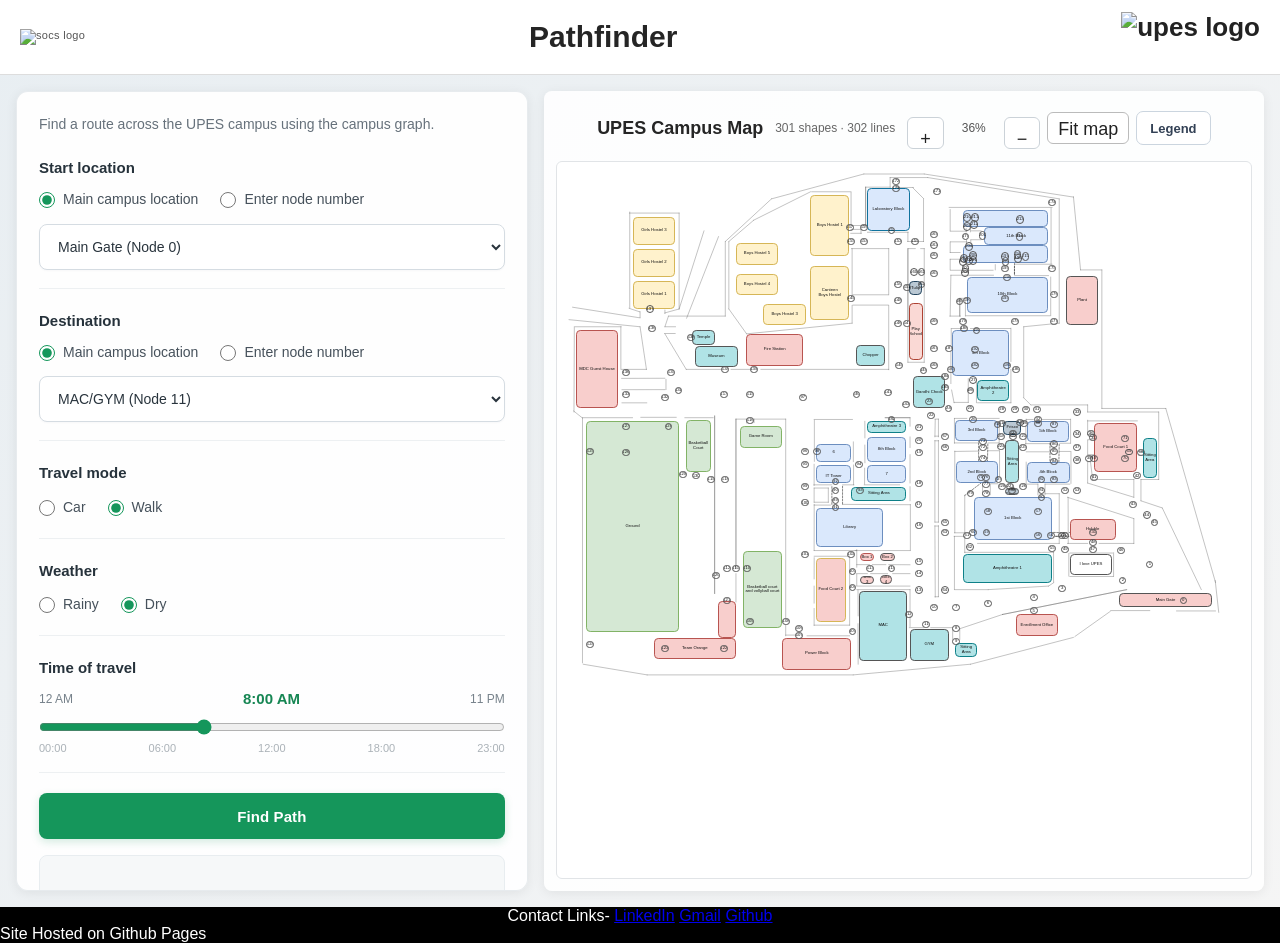
==== commit 384dbf3d: "Add files via upload" ====
--- a/index.html
+++ b/index.html
@@ -347,7 +347,7 @@
   </style>
 
 
-  \n<style>
+  <style>
     .map-node.route-node-focus {
       outline: 2px solid #55bd78;
       outline-offset: 2px;
@@ -754,13 +754,280 @@
   }
 </style>
 
+
+<style id="mobile-responsive-layout">
+  /* Responsive layout overrides; desktop layout and map rendering remain unchanged. */
+  html, body { width: 100%; min-width: 0; }
+  body { overflow-x: hidden; }
+  .layout, .panel, .controls, .map-panel { min-width: 0; }
+
+  @media (max-width: 850px) {
+    .topbar {
+      min-height: 62px;
+      padding: 9px 14px;
+      gap: 10px;
+    }
+    .topbar .school {
+      display: block;
+      width: clamp(48px, 13vw, 76px);
+      height: auto;
+      max-height: 42px;
+      object-fit: contain;
+      flex: 0 1 auto;
+    }
+    .topbar h1 {
+      flex: 1 1 auto;
+      min-width: 0;
+      text-align: center;
+      font-size: clamp(19px, 4.5vw, 24px);
+      line-height: 1.15;
+    }
+    .topbar .brand {
+      width: clamp(58px, 16vw, 88px);
+      height: auto !important;
+      max-height: 42px;
+      object-fit: contain;
+      flex: 0 1 auto;
+    }
+
+    .layout {
+      display: flex;
+      flex-direction: column;
+      height: auto !important;
+      min-height: 0 !important;
+      gap: 14px;
+      padding: 12px;
+    }
+
+    .controls {
+      width: 100%;
+      padding: 18px;
+      overflow: visible;
+      order: 1;
+    }
+
+    .controls .intro { margin-bottom: 18px; }
+    #routeForm .location-picker-group,
+    #routeForm .choice-group {
+      margin-bottom: 18px;
+      padding-bottom: 15px;
+    }
+    #routeForm .mode-options {
+      column-gap: 16px;
+      row-gap: 11px;
+    }
+    #routeForm .mode-options label {
+      min-height: 28px;
+      font-size: 14px;
+    }
+    #routeForm .mode-panel select,
+    #routeForm .mode-panel input[type="number"] {
+      min-height: 46px;
+      font-size: 16px; /* prevents iOS Safari zoom on focus */
+    }
+    #findPathBtn {
+      min-height: 48px;
+      position: relative;
+    }
+
+    .map-panel {
+      width: 100%;
+      height: auto !important;
+      min-height: 0;
+      padding: 10px;
+      order: 2;
+      align-items: stretch;
+      justify-content: flex-start;
+    }
+    .map-heading {
+      width: 100%;
+      flex-wrap: wrap;
+      gap: 8px;
+      padding: 3px 2px 10px;
+    }
+    .map-heading strong { font-size: 16px; }
+    #map-counts {
+      flex: 1 1 100%;
+      order: 3;
+      line-height: 1.4;
+    }
+    .map-zoom-controls {
+      margin-left: auto;
+      gap: 6px;
+    }
+    .map-zoom-controls button {
+      min-width: 38px;
+      min-height: 36px;
+      margin: 0;
+      touch-action: manipulation;
+    }
+    #fit-map {
+      min-height: 36px;
+      margin: 0;
+    }
+    .map-viewport {
+      width: 100%;
+      height: clamp(390px, 58svh, 650px);
+      min-height: 390px;
+      flex: none;
+      display: block;
+      overflow: auto;
+      padding: 8px;
+      overscroll-behavior: contain;
+      -webkit-overflow-scrolling: touch;
+      touch-action: pan-x pan-y;
+    }
+    .map-stage {
+      flex: none;
+      margin: 0;
+    }
+
+    #result {
+      font-size: 12px;
+      line-height: 1.55;
+      overflow-wrap: anywhere;
+    }
+
+    footer {
+      padding: 14px 10px;
+      text-align: center;
+      font-size: 13px;
+      line-height: 1.8;
+    }
+    footer a { display: inline-block; margin: 0 5px; }
+  }
+
+  @media (max-width: 480px) {
+    .topbar { padding: 8px 10px; gap: 7px; }
+    .topbar .school { width: 48px; max-height: 34px; }
+    .topbar .brand { width: 62px; max-height: 36px; }
+    .topbar h1 { font-size: 20px; }
+    .layout { padding: 9px; gap: 11px; }
+    .controls { padding: 15px; border-radius: 10px; }
+    .controls .intro { font-size: 13px; line-height: 1.5; }
+    #routeForm .location-picker-group > label,
+    #routeForm .choice-group > label { font-size: 14px; }
+    #routeForm .mode-options { gap: 9px 13px; }
+    #routeForm .mode-options label { font-size: 13px; }
+    .map-panel { padding: 8px; }
+    .map-viewport {
+      height: 56svh;
+      min-height: 360px;
+    }
+    .map-zoom-controls button { min-width: 36px; }
+    #zoom-level { min-width: 40px; }
+  }
+
+  @media (max-width: 360px) {
+    .topbar h1 { font-size: 18px; }
+    .controls { padding: 13px; }
+    #routeForm .mode-options { column-gap: 9px; }
+    #routeForm .mode-options label { font-size: 12px; }
+  }
+</style>
+
+
+<style id="polished-campus-map-legend">
+  .map-legend-card {
+    display:flex; flex-direction:column; justify-content:center; gap:9px;
+    padding:13px 17px; border:2px solid #64748b !important;
+    border-radius:15px !important;
+    background:linear-gradient(145deg,#fff 0%,#f7fafc 100%) !important;
+    box-shadow:0 5px 18px rgba(15,23,42,.13);
+    color:#253244; text-align:left; white-space:normal; overflow:hidden;
+  }
+  .map-legend-heading {
+    padding-bottom:7px; border-bottom:1px solid #e4eaf0;
+    color:#64748b; font:700 11px/1.1 Arial,Helvetica,sans-serif;
+    letter-spacing:1.5px; text-align:left;
+  }
+  .map-legend-list { display:grid; grid-template-columns:1fr; gap:5px; min-height:0; }
+  .map-legend-row { display:flex; align-items:center; gap:11px; min-width:0; min-height:17px; }
+  .map-legend-swatch {
+    display:inline-block; flex:0 0 29px; width:29px; height:14px;
+    border:2px solid; border-radius:4px;
+    box-shadow:inset 0 1px 1px rgba(255,255,255,.55);
+  }
+  .map-legend-label {
+    min-width:0; color:#334155;
+    font:600 12px/1.2 Arial,Helvetica,sans-serif;
+    letter-spacing:.05px; text-align:left; white-space:nowrap;
+  }
+</style>
+<style id="legend-toggle-style">
+  .map-panel { position: relative; }
+  #legend-toggle {
+    margin: 0;
+    min-height: 34px;
+    padding: 7px 13px;
+    border: 1px solid #cbd5df;
+    border-radius: 7px;
+    background: #fff;
+    color: #334155;
+    font: 600 13px/1 Arial, Helvetica, sans-serif;
+    cursor: pointer;
+    white-space: nowrap;
+  }
+  #legend-toggle:hover,
+  #legend-toggle.active {
+    background: #edf7f1;
+    border-color: #69a985;
+    color: #176b43;
+  }
+  .map-legend-card[hidden] { display: none !important; }
+  .map-legend-card:not([hidden]) {
+    position: absolute !important;
+    left: auto !important;
+    top: 58px !important;
+    right: 18px !important;
+    width: min(310px, calc(100% - 36px)) !important;
+    height: auto !important;
+    min-height: 0 !important;
+    z-index: 20 !important;
+    padding: 16px 18px !important;
+    border-radius: 13px !important;
+    box-shadow: 0 12px 32px rgba(15,23,42,.22) !important;
+  }
+  .map-legend-card:not([hidden]) .map-legend-list { gap: 8px; }
+  .map-legend-card:not([hidden]) .map-legend-row { min-height: 22px; }
+  .map-legend-card:not([hidden]) .map-legend-label { font-size: 13px; }
+  @media (max-width: 850px) {
+    #legend-toggle { min-height: 36px; padding: 8px 12px; }
+    .map-legend-card:not([hidden]) {
+      top: 54px !important;
+      right: 10px !important;
+      width: min(300px, calc(100% - 20px)) !important;
+    }
+  }
+</style>
+
+
+<style id="map-overflow-zoom-fix">
+  /* Keep the enlarged map anchored at the viewport's top-left.
+     Flex centering can hide the negative overflow when the map is zoomed in. */
+  #map-viewport {
+    display: block !important;
+    overflow: auto !important;
+    position: relative;
+    overscroll-behavior: contain;
+    -webkit-overflow-scrolling: touch;
+  }
+  #map-stage {
+    display: block;
+    flex: none !important;
+    margin: 0 !important;
+    transform: none !important;
+    transform-origin: top left !important;
+  }
+</style>
+
 </head>
 
 <body>
   <header class="topbar">
-    <div class="school">SCHOOL OF<br><b>COMPUTER SCIENCE</b></div>
+    <img class = 'school' src = './img/socs.jpg' alt = 'socs logo'>
     <h1>Pathfinder</h1>
-    <div class="brand">◉UPES</div>
+    <img class="brand" style = 'height:50px' src = './img/logo.jpg' alt = 'upes logo'>
   </header>
 
   <main class="layout">
@@ -825,7 +1092,7 @@
           <div id="targetMainMode" class="mode-panel">
             <select id="targetLocationSelect">
 
-              <option value="0" selected>Main Gate (Node 0)</option>
+              <option value="11" selected>MAC/GYM (Node 11)</option>
               <option value="0">Main Gate (Node 0)</option>
               <option value="231">Hubble (Node 231)</option>
               <option value="11">MAC/GYM (Node 11)</option>
@@ -905,11 +1172,12 @@
       <div class="map-heading">
         <strong>UPES Campus Map</strong>
         <span id="map-counts">Loading map…</span>
-        <div class="map-zoom-controls" aria-label="Map zoom controls">
+        <div class="map-zoom-controls" aria-label="Map zoom controls" style = 'align-items: center; text-align: center; justify-content: center;'>
           <button id="zoom-in" type="button" title="Zoom in" aria-label="Zoom in">+</button>
           <span id="zoom-level">100%</span>
           <button id="zoom-out" type="button" title="Zoom out" aria-label="Zoom out">−</button>
           <button id="fit-map" type="button">Fit map</button>
+      <button id="legend-toggle" type="button" aria-expanded="false" aria-controls="map-legend-panel">Legend</button>
         </div>
       </div>
       <div class="map-viewport" id="map-viewport">
@@ -922,7 +1190,7 @@
   </main>
 
   <script>
-    const MAP_DATA = { "width": 1841, "height": 1410, "vertices": [{ "id": "IYZf7BjR_5kSXS8IjRfH-1", "label": "Hubble", "x": 1410.0, "y": 970.0, "w": 130.0, "h": 60.0, "style": { "fill": "#f8cecc", "stroke": "#b85450", "strokeWidth": 1.0, "rounded": true, "ellipse": false, "dashed": false, "opacity": 100.0 } }, { "id": "IYZf7BjR_5kSXS8IjRfH-2", "label": "Main Gate", "x": 1550.0, "y": 1180.0, "w": 260.0, "h": 40.0, "style": { "fill": "#F8CECC", "stroke": "#555555", "strokeWidth": 1.0, "rounded": true, "ellipse": false, "dashed": false, "opacity": 100.0 } }, { "id": "IYZf7BjR_5kSXS8IjRfH-3", "label": "I love UPES", "x": 1410.0, "y": 1070.0, "w": 120.0, "h": 60.0, "style": { "fill": "none", "stroke": "#555555", "strokeWidth": 1.0, "rounded": true, "ellipse": false, "dashed": false, "opacity": 100.0 } }, { "id": "IYZf7BjR_5kSXS8IjRfH-4", "label": "1st Block", "x": 1140.0, "y": 910.0, "w": 220.0, "h": 120.0, "style": { "fill": "#dae8fc", "stroke": "#6c8ebf", "strokeWidth": 1.0, "rounded": true, "ellipse": false, "dashed": false, "opacity": 100.0 } }, { "id": "IYZf7BjR_5kSXS8IjRfH-5", "label": "Amphitheatre 1", "x": 1110.0, "y": 1070.0, "w": 250.0, "h": 80.0, "style": { "fill": "#b0e3e6", "stroke": "#0e8088", "strokeWidth": 1.0, "rounded": true, "ellipse": false, "dashed": false, "opacity": 100.0 } }, { "id": "IYZf7BjR_5kSXS8IjRfH-6", "label": "Enrollment Office", "x": 1258.0, "y": 1240.0, "w": 120.0, "h": 60.0, "style": { "fill": "#f8cecc", "stroke": "#b85450", "strokeWidth": 1.0, "rounded": true, "ellipse": false, "dashed": false, "opacity": 100.0 } }, { "id": "IYZf7BjR_5kSXS8IjRfH-25", "label": "Food Court 1", "x": 1480.0, "y": 700.0, "w": 120.0, "h": 140.0, "style": { "fill": "#f8cecc", "stroke": "#b85450", "strokeWidth": 1.0, "rounded": true, "ellipse": false, "dashed": false, "opacity": 100.0 } }, { "id": "IYZf7BjR_5kSXS8IjRfH-33", "label": "4th Block", "x": 1290.0, "y": 810.0, "w": 120.0, "h": 60.0, "style": { "fill": "#dae8fc", "stroke": "#6c8ebf", "strokeWidth": 1.0, "rounded": true, "ellipse": false, "dashed": false, "opacity": 100.0 } }, { "id": "IYZf7BjR_5kSXS8IjRfH-39", "label": "5th Block", "x": 1289.0, "y": 694.0, "w": 120.0, "h": 60.0, "style": { "fill": "#dae8fc", "stroke": "#6c8ebf", "strokeWidth": 1.0, "rounded": true, "ellipse": false, "dashed": false, "opacity": 100.0 } }, { "id": "IYZf7BjR_5kSXS8IjRfH-47", "label": "Amphitheatre 2", "x": 1150.0, "y": 580.0, "w": 90.0, "h": 60.0, "style": { "fill": "#b0e3e6", "stroke": "#0e8088", "strokeWidth": 1.0, "rounded": true, "ellipse": false, "dashed": false, "opacity": 100.0 } }, { "id": "IYZf7BjR_5kSXS8IjRfH-49", "label": "2nd Block", "x": 1089.0, "y": 809.0, "w": 120.0, "h": 60.0, "style": { "fill": "#dae8fc", "stroke": "#6c8ebf", "strokeWidth": 1.0, "rounded": true, "ellipse": false, "dashed": false, "opacity": 100.0 } }, { "id": "IYZf7BjR_5kSXS8IjRfH-54", "label": "3rd Block", "x": 1088.0, "y": 693.0, "w": 120.0, "h": 60.0, "style": { "fill": "#dae8fc", "stroke": "#6c8ebf", "strokeWidth": 1.0, "rounded": true, "ellipse": false, "dashed": false, "opacity": 100.0 } }, { "id": "IYZf7BjR_5kSXS8IjRfH-60", "label": "Gandhi Chock", "x": 970.0, "y": 570.0, "w": 90.0, "h": 90.0, "style": { "fill": "#B0E3E6", "stroke": "#555555", "strokeWidth": 1.0, "rounded": true, "ellipse": true, "dashed": false, "opacity": 100.0 } }, { "id": "IYZf7BjR_5kSXS8IjRfH-72", "label": "9th Block", "x": 1080.0, "y": 440.0, "w": 160.0, "h": 130.0, "style": { "fill": "#dae8fc", "stroke": "#6c8ebf", "strokeWidth": 1.0, "rounded": true, "ellipse": false, "dashed": false, "opacity": 100.0 } }, { "id": "IYZf7BjR_5kSXS8IjRfH-77", "label": "10th Block", "x": 1120.0, "y": 290.0, "w": 230.0, "h": 100.0, "style": { "fill": "#dae8fc", "stroke": "#6c8ebf", "strokeWidth": 1.0, "rounded": true, "ellipse": false, "dashed": false, "opacity": 100.0 } }, { "id": "IYZf7BjR_5kSXS8IjRfH-113", "label": "Plant", "x": 1400.0, "y": 286.0, "w": 90.0, "h": 140.0, "style": { "fill": "#F8CECC", "stroke": "#555555", "strokeWidth": 1.0, "rounded": true, "ellipse": false, "dashed": false, "opacity": 100.0 } }, { "id": "IYZf7BjR_5kSXS8IjRfH-122", "label": "Laboratory Block", "x": 840.0, "y": 40.0, "w": 120.0, "h": 120.0, "style": { "fill": "#DAE8FC", "stroke": "#10739e", "strokeWidth": 1.0, "rounded": true, "ellipse": false, "dashed": false, "opacity": 100.0 } }, { "id": "IYZf7BjR_5kSXS8IjRfH-129", "label": "Boys Hostel 1", "x": 680.0, "y": 60.0, "w": 110.0, "h": 170.0, "style": { "fill": "#fff2cc", "stroke": "#d6b656", "strokeWidth": 1.0, "rounded": true, "ellipse": false, "dashed": false, "opacity": 100.0 } }, { "id": "IYZf7BjR_5kSXS8IjRfH-130", "label": "Chopper", "x": 810.0, "y": 480.0, "w": 80.0, "h": 60.0, "style": { "fill": "#B0E3E6", "stroke": "#555555", "strokeWidth": 1.0, "rounded": true, "ellipse": false, "dashed": false, "opacity": 100.0 } }, { "id": "IYZf7BjR_5kSXS8IjRfH-131", "label": "Museum", "x": 356.0, "y": 484.0, "w": 120.0, "h": 60.0, "style": { "fill": "#B0E3E6", "stroke": "#555555", "strokeWidth": 1.0, "rounded": true, "ellipse": false, "dashed": false, "opacity": 100.0 } }, { "id": "EC3knpTUbvlmggvKCOEK-1", "label": "Amphitheatre 3", "x": 840.0, "y": 694.0, "w": 110.0, "h": 36.0, "style": { "fill": "#b0e3e6", "stroke": "#0e8088", "strokeWidth": 1.0, "rounded": true, "ellipse": false, "dashed": false, "opacity": 100.0 } }, { "id": "EC3knpTUbvlmggvKCOEK-2", "label": "8th Block", "x": 840.0, "y": 740.0, "w": 110.0, "h": 70.0, "style": { "fill": "#dae8fc", "stroke": "#6c8ebf", "strokeWidth": 1.0, "rounded": true, "ellipse": false, "dashed": false, "opacity": 100.0 } }, { "id": "EC3knpTUbvlmggvKCOEK-3", "label": "7", "x": 840.0, "y": 820.0, "w": 110.0, "h": 50.0, "style": { "fill": "#dae8fc", "stroke": "#6c8ebf", "strokeWidth": 1.0, "rounded": true, "ellipse": false, "dashed": false, "opacity": 100.0 } }, { "id": "EC3knpTUbvlmggvKCOEK-4", "label": "6", "x": 696.0, "y": 760.0, "w": 100.0, "h": 50.0, "style": { "fill": "#dae8fc", "stroke": "#6c8ebf", "strokeWidth": 1.0, "rounded": true, "ellipse": false, "dashed": false, "opacity": 100.0 } }, { "id": "EC3knpTUbvlmggvKCOEK-5", "label": "\nIT Tower\n", "x": 696.0, "y": 820.0, "w": 100.0, "h": 50.0, "style": { "fill": "#dae8fc", "stroke": "#6c8ebf", "strokeWidth": 1.0, "rounded": true, "ellipse": false, "dashed": false, "opacity": 100.0 } }, { "id": "EC3knpTUbvlmggvKCOEK-15", "label": "Library", "x": 696.0, "y": 940.0, "w": 190.0, "h": 110.0, "style": { "fill": "#dae8fc", "stroke": "#6c8ebf", "strokeWidth": 1.0, "rounded": true, "ellipse": false, "dashed": false, "opacity": 100.0 } }, { "id": "EC3knpTUbvlmggvKCOEK-25", "label": "Sitting Area", "x": 796.0, "y": 880.0, "w": 154.0, "h": 40.0, "style": { "fill": "#b0e3e6", "stroke": "#0e8088", "strokeWidth": 1.0, "rounded": true, "ellipse": false, "dashed": false, "opacity": 100.0 } }, { "id": "EC3knpTUbvlmggvKCOEK-35", "label": "Box 1", "x": 819.0, "y": 1068.0, "w": 41.0, "h": 22.0, "style": { "fill": "#F8CECC", "stroke": "#b85450", "strokeWidth": 1.0, "rounded": true, "ellipse": false, "dashed": false, "opacity": 100.0 } }, { "id": "EC3knpTUbvlmggvKCOEK-36", "label": "Box 2", "x": 875.0, "y": 1068.0, "w": 45.0, "h": 22.0, "style": { "fill": "#F8CECC", "stroke": "#555555", "strokeWidth": 1.0, "rounded": true, "ellipse": false, "dashed": false, "opacity": 100.0 } }, { "id": "EC3knpTUbvlmggvKCOEK-37", "label": "Box 4", "x": 876.0, "y": 1130.0, "w": 34.0, "h": 23.0, "style": { "fill": "#F8CECC", "stroke": "#555555", "strokeWidth": 1.0, "rounded": true, "ellipse": false, "dashed": false, "opacity": 100.0 } }, { "id": "EC3knpTUbvlmggvKCOEK-38", "label": "Box 3", "x": 821.0, "y": 1132.0, "w": 39.0, "h": 21.0, "style": { "fill": "#F8CECC", "stroke": "#555555", "strokeWidth": 1.0, "rounded": true, "ellipse": false, "dashed": false, "opacity": 100.0 } }, { "id": "EC3knpTUbvlmggvKCOEK-54", "label": "MAC", "x": 818.5, "y": 1174.0, "w": 133.5, "h": 196.0, "style": { "fill": "#B0E3E6", "stroke": "#555555", "strokeWidth": 1.0, "rounded": true, "ellipse": false, "dashed": false, "opacity": 100.0 } }, { "id": "EC3knpTUbvlmggvKCOEK-55", "label": "GYM", "x": 960.0, "y": 1280.0, "w": 110.0, "h": 90.0, "style": { "fill": "#B0E3E6", "stroke": "#555555", "strokeWidth": 1.0, "rounded": true, "ellipse": false, "dashed": false, "opacity": 100.0 } }, { "id": "EC3knpTUbvlmggvKCOEK-56", "label": "Food Court 2", "x": 696.0, "y": 1080.0, "w": 84.0, "h": 180.0, "style": { "fill": "#F8CECC", "stroke": "#d6b656", "strokeWidth": 1.0, "rounded": true, "ellipse": false, "dashed": false, "opacity": 100.0 } }, { "id": "EC3knpTUbvlmggvKCOEK-65", "label": "Power Block", "x": 601.0, "y": 1306.0, "w": 195.0, "h": 90.0, "style": { "fill": "#f8cecc", "stroke": "#b85450", "strokeWidth": 1.0, "rounded": true, "ellipse": false, "dashed": false, "opacity": 100.0 } }, { "id": "EC3knpTUbvlmggvKCOEK-71", "label": "Sitting Area", "x": 1088.0, "y": 1320.0, "w": 62.0, "h": 40.0, "style": { "fill": "#b0e3e6", "stroke": "#0e8088", "strokeWidth": 1.0, "rounded": true, "ellipse": false, "dashed": false, "opacity": 100.0 } }, { "id": "EC3knpTUbvlmggvKCOEK-100", "label": "Basketball court and vollyball court", "x": 490.0, "y": 1060.0, "w": 111.0, "h": 219.0, "style": { "fill": "#d5e8d4", "stroke": "#82b366", "strokeWidth": 1.0, "rounded": true, "ellipse": false, "dashed": false, "opacity": 100.0 } }, { "id": "EC3knpTUbvlmggvKCOEK-106", "label": "", "x": 420.0, "y": 1201.0, "w": 50.0, "h": 105.0, "style": { "fill": "#f8cecc", "stroke": "#b85450", "strokeWidth": 1.0, "rounded": true, "ellipse": false, "dashed": false, "opacity": 100.0 } }, { "id": "EC3knpTUbvlmggvKCOEK-108", "label": "Team Orange", "x": 240.0, "y": 1306.0, "w": 230.0, "h": 60.0, "style": { "fill": "#f8cecc", "stroke": "#b85450", "strokeWidth": 1.0, "rounded": true, "ellipse": false, "dashed": false, "opacity": 100.0 } }, { "id": "EC3knpTUbvlmggvKCOEK-109", "label": "Basketball Court", "x": 330.0, "y": 692.0, "w": 70.0, "h": 148.0, "style": { "fill": "#d5e8d4", "stroke": "#82b366", "strokeWidth": 1.0, "rounded": true, "ellipse": false, "dashed": false, "opacity": 100.0 } }, { "id": "EC3knpTUbvlmggvKCOEK-110", "label": "Ground", "x": 50.0, "y": 694.0, "w": 260.0, "h": 596.0, "style": { "fill": "#d5e8d4", "stroke": "#82b366", "strokeWidth": 1.0, "rounded": true, "ellipse": false, "dashed": false, "opacity": 100.0 } }, { "id": "EC3knpTUbvlmggvKCOEK-114", "label": "MDC Guest House", "x": 20.0, "y": 440.0, "w": 120.0, "h": 220.0, "style": { "fill": "#f8cecc", "stroke": "#b85450", "strokeWidth": 1.0, "rounded": true, "ellipse": false, "dashed": false, "opacity": 100.0 } }, { "id": "EC3knpTUbvlmggvKCOEK-116", "label": "Girls Hostel 1", "x": 180.0, "y": 300.0, "w": 120.0, "h": 80.0, "style": { "fill": "#fff2cc", "stroke": "#d6b656", "strokeWidth": 1.0, "rounded": true, "ellipse": false, "dashed": false, "opacity": 100.0 } }, { "id": "W-oVFHL0gwR62hoQpA4F-15", "label": "Frisco", "x": 1224.0, "y": 694.0, "w": 50.0, "h": 40.0, "style": { "fill": "#bac8d3", "stroke": "#23445d", "strokeWidth": 1.0, "rounded": true, "ellipse": false, "dashed": false, "opacity": 100.0 } }, { "id": "W-oVFHL0gwR62hoQpA4F-16", "label": "Sitting Area", "x": 1229.0, "y": 750.0, "w": 40.0, "h": 120.0, "style": { "fill": "#B0E3E6", "stroke": "#555555", "strokeWidth": 1.0, "rounded": true, "ellipse": false, "dashed": false, "opacity": 100.0 } }, { "id": "W-oVFHL0gwR62hoQpA4F-17", "label": "Chai Garam", "x": 1228.0, "y": 885.0, "w": 40.0, "h": 20.0, "style": { "fill": "#BAC8D3", "stroke": "#555555", "strokeWidth": 1.0, "rounded": true, "ellipse": false, "dashed": false, "opacity": 100.0 } }, { "id": "W-oVFHL0gwR62hoQpA4F-24", "label": "Sitting Area", "x": 1616.0, "y": 742.0, "w": 40.0, "h": 114.0, "style": { "fill": "#b0e3e6", "stroke": "#0e8088", "strokeWidth": 1.0, "rounded": true, "ellipse": false, "dashed": false, "opacity": 100.0 } }, { "id": "W-oVFHL0gwR62hoQpA4F-38", "label": "", "x": 1110.0, "y": 100.0, "w": 240.0, "h": 50.0, "style": { "fill": "#dae8fc", "stroke": "#6c8ebf", "strokeWidth": 1.0, "rounded": true, "ellipse": false, "dashed": false, "opacity": 100.0 } }, { "id": "W-oVFHL0gwR62hoQpA4F-39", "label": "", "x": 1109.0, "y": 200.0, "w": 241.0, "h": 50.0, "style": { "fill": "#dae8fc", "stroke": "#6c8ebf", "strokeWidth": 1.0, "rounded": true, "ellipse": false, "dashed": false, "opacity": 100.0 } }, { "id": "W-oVFHL0gwR62hoQpA4F-40", "label": "11th Block", "x": 1169.0, "y": 150.0, "w": 181.0, "h": 50.0, "style": { "fill": "#dae8fc", "stroke": "#6c8ebf", "strokeWidth": 1.0, "rounded": true, "ellipse": false, "dashed": false, "opacity": 100.0 } }, { "id": "W-oVFHL0gwR62hoQpA4F-50", "label": "Tulip", "x": 957.0, "y": 301.0, "w": 39.0, "h": 40.0, "style": { "fill": "#bac8d3", "stroke": "#23445d", "strokeWidth": 1.0, "rounded": true, "ellipse": false, "dashed": false, "opacity": 100.0 } }, { "id": "W-oVFHL0gwR62hoQpA4F-51", "label": "Play School", "x": 957.0, "y": 364.0, "w": 40.0, "h": 161.0, "style": { "fill": "#fad9d5", "stroke": "#ae4132", "strokeWidth": 1.0, "rounded": true, "ellipse": false, "dashed": false, "opacity": 100.0 } }, { "id": "W-oVFHL0gwR62hoQpA4F-57", "label": "Canteen\nBoys Hostel\n", "x": 680.0, "y": 260.0, "w": 110.0, "h": 150.0, "style": { "fill": "#fff2cc", "stroke": "#d6b656", "strokeWidth": 1.0, "rounded": true, "ellipse": false, "dashed": false, "opacity": 100.0 } }, { "id": "W-oVFHL0gwR62hoQpA4F-64", "label": "Fire Station", "x": 500.0, "y": 450.0, "w": 160.0, "h": 90.0, "style": { "fill": "#f8cecc", "stroke": "#b85450", "strokeWidth": 1.0, "rounded": true, "ellipse": false, "dashed": false, "opacity": 100.0 } }, { "id": "W-oVFHL0gwR62hoQpA4F-65", "label": "Boys Hostel 3", "x": 548.0, "y": 366.0, "w": 120.0, "h": 60.0, "style": { "fill": "#fff2cc", "stroke": "#d6b656", "strokeWidth": 1.0, "rounded": true, "ellipse": false, "dashed": false, "opacity": 100.0 } }, { "id": "W-oVFHL0gwR62hoQpA4F-66", "label": "Boys Hostel 4", "x": 470.0, "y": 281.0, "w": 120.0, "h": 60.0, "style": { "fill": "#fff2cc", "stroke": "#d6b656", "strokeWidth": 1.0, "rounded": true, "ellipse": false, "dashed": false, "opacity": 100.0 } }, { "id": "W-oVFHL0gwR62hoQpA4F-73", "label": "Boys Hostel 5", "x": 470.0, "y": 195.0, "w": 120.0, "h": 60.0, "style": { "fill": "#fff2cc", "stroke": "#d6b656", "strokeWidth": 1.0, "rounded": true, "ellipse": false, "dashed": false, "opacity": 100.0 } }, { "id": "W-oVFHL0gwR62hoQpA4F-96", "label": "Temple", "x": 347.0, "y": 440.0, "w": 65.0, "h": 40.0, "style": { "fill": "#B0E3E6", "stroke": "#555555", "strokeWidth": 1.0, "rounded": true, "ellipse": false, "dashed": false, "opacity": 100.0 } }, { "id": "W-oVFHL0gwR62hoQpA4F-100", "label": "Game Room", "x": 481.0, "y": 710.0, "w": 120.0, "h": 60.0, "style": { "fill": "#d5e8d4", "stroke": "#82b366", "strokeWidth": 1.0, "rounded": true, "ellipse": false, "dashed": false, "opacity": 100.0 } }, { "id": "W-oVFHL0gwR62hoQpA4F-120", "label": "Girls Hostel 2", "x": 180.0, "y": 210.0, "w": 120.0, "h": 80.0, "style": { "fill": "#fff2cc", "stroke": "#d6b656", "strokeWidth": 1.0, "rounded": true, "ellipse": false, "dashed": false, "opacity": 100.0 } }, { "id": "W-oVFHL0gwR62hoQpA4F-121", "label": "Girls Hostel 3", "x": 180.0, "y": 120.0, "w": 120.0, "h": 80.0, "style": { "fill": "#fff2cc", "stroke": "#d6b656", "strokeWidth": 1.0, "rounded": true, "ellipse": false, "dashed": false, "opacity": 100.0 } }, { "id": "GjuP1hv-UIrWuF8ZY8VC-1", "label": "1", "x": 1626.0, "y": 1090.0, "w": 20.0, "h": 20.0, "style": { "fill": "none", "stroke": "#555555", "strokeWidth": 1.0, "rounded": true, "ellipse": true, "dashed": false, "opacity": 100.0 } }, { "id": "GjuP1hv-UIrWuF8ZY8VC-2", "label": "0", "x": 1720.0, "y": 1190.0, "w": 20.0, "h": 20.0, "style": { "fill": "none", "stroke": "#555555", "strokeWidth": 1.0, "rounded": true, "ellipse": true, "dashed": false, "opacity": 100.0 } }, { "id": "GjuP1hv-UIrWuF8ZY8VC-3", "label": "3", "x": 1378.0, "y": 1157.0, "w": 22.0, "h": 20.0, "style": { "fill": "none", "stroke": "#555555", "strokeWidth": 1.0, "rounded": true, "ellipse": true, "dashed": false, "opacity": 100.0 } }, { "id": "GjuP1hv-UIrWuF8ZY8VC-4", "label": "49", "x": 1387.0, "y": 1047.0, "w": 22.0, "h": 20.0, "style": { "fill": "none", "stroke": "#555555", "strokeWidth": 1.0, "rounded": true, "ellipse": true, "dashed": false, "opacity": 100.0 } }, { "id": "GjuP1hv-UIrWuF8ZY8VC-7", "label": "43", "x": 1578.0, "y": 920.0, "w": 22.0, "h": 20.0, "style": { "fill": "none", "stroke": "#555555", "strokeWidth": 1.0, "rounded": true, "ellipse": true, "dashed": false, "opacity": 100.0 } }, { "id": "GjuP1hv-UIrWuF8ZY8VC-8", "label": "53", "x": 1420.0, "y": 880.0, "w": 22.0, "h": 20.0, "style": { "fill": "none", "stroke": "#555555", "strokeWidth": 1.0, "rounded": true, "ellipse": true, "dashed": false, "opacity": 100.0 } }, { "id": "GjuP1hv-UIrWuF8ZY8VC-9", "label": "42", "x": 1589.0, "y": 840.0, "w": 22.0, "h": 20.0, "style": { "fill": "none", "stroke": "#555555", "strokeWidth": 1.0, "rounded": true, "ellipse": true, "dashed": false, "opacity": 100.0 } }, { "id": "GjuP1hv-UIrWuF8ZY8VC-10", "label": "68", "x": 1600.0, "y": 775.0, "w": 22.0, "h": 20.0, "style": { "fill": "none", "stroke": "#555555", "strokeWidth": 1.0, "rounded": true, "ellipse": true, "dashed": false, "opacity": 100.0 } }, { "id": "GjuP1hv-UIrWuF8ZY8VC-11", "label": "35", "x": 1466.0, "y": 733.0, "w": 22.0, "h": 20.0, "style": { "fill": "none", "stroke": "#555555", "strokeWidth": 1.0, "rounded": true, "ellipse": true, "dashed": false, "opacity": 100.0 } }, { "id": "GjuP1hv-UIrWuF8ZY8VC-14", "label": "38", "x": 1420.0, "y": 795.0, "w": 22.0, "h": 20.0, "style": { "fill": "none", "stroke": "#555555", "strokeWidth": 1.0, "rounded": true, "ellipse": true, "dashed": false, "opacity": 100.0 } }, { "id": "GjuP1hv-UIrWuF8ZY8VC-15", "label": "39", "x": 1454.0, "y": 791.0, "w": 22.0, "h": 20.0, "style": { "fill": "none", "stroke": "#555555", "strokeWidth": 1.0, "rounded": true, "ellipse": true, "dashed": false, "opacity": 100.0 } }, { "id": "GjuP1hv-UIrWuF8ZY8VC-17", "label": "34", "x": 1420.0, "y": 722.0, "w": 22.0, "h": 20.0, "style": { "fill": "none", "stroke": "#555555", "strokeWidth": 1.0, "rounded": true, "ellipse": true, "dashed": false, "opacity": 100.0 } }, { "id": "GjuP1hv-UIrWuF8ZY8VC-18", "label": "84", "x": 1356.0, "y": 800.0, "w": 22.0, "h": 20.0, "style": { "fill": "none", "stroke": "#555555", "strokeWidth": 1.0, "rounded": true, "ellipse": true, "dashed": false, "opacity": 100.0 } }, { "id": "GjuP1hv-UIrWuF8ZY8VC-19", "label": "85", "x": 1356.0, "y": 772.0, "w": 22.0, "h": 20.0, "style": { "fill": "none", "stroke": "#555555", "strokeWidth": 1.0, "rounded": true, "ellipse": true, "dashed": false, "opacity": 100.0 } }, { "id": "GjuP1hv-UIrWuF8ZY8VC-23", "label": "62", "x": 1118.0, "y": 1040.0, "w": 22.0, "h": 20.0, "style": { "fill": "none", "stroke": "#555555", "strokeWidth": 1.0, "rounded": true, "ellipse": true, "dashed": false, "opacity": 100.0 } }, { "id": "GjuP1hv-UIrWuF8ZY8VC-24", "label": "60", "x": 1128.0, "y": 1000.0, "w": 22.0, "h": 20.0, "style": { "fill": "none", "stroke": "#555555", "strokeWidth": 1.0, "rounded": true, "ellipse": true, "dashed": false, "opacity": 100.0 } }, { "id": "GjuP1hv-UIrWuF8ZY8VC-25", "label": "63", "x": 1048.0, "y": 1000.0, "w": 22.0, "h": 20.0, "style": { "fill": "none", "stroke": "#555555", "strokeWidth": 1.0, "rounded": true, "ellipse": true, "dashed": false, "opacity": 100.0 } }, { "id": "GjuP1hv-UIrWuF8ZY8VC-26", "label": "80", "x": 1320.0, "y": 900.0, "w": 22.0, "h": 20.0, "style": { "fill": "none", "stroke": "#555555", "strokeWidth": 1.0, "rounded": true, "ellipse": true, "dashed": false, "opacity": 100.0 } }, { "id": "GjuP1hv-UIrWuF8ZY8VC-27", "label": "54", "x": 1346.0, "y": 1007.0, "w": 22.0, "h": 20.0, "style": { "fill": "none", "stroke": "#555555", "strokeWidth": 1.0, "rounded": true, "ellipse": true, "dashed": false, "opacity": 100.0 } }, { "id": "GjuP1hv-UIrWuF8ZY8VC-28", "label": "59", "x": 1165.0, "y": 1000.0, "w": 22.0, "h": 20.0, "style": { "fill": "none", "stroke": "#555555", "strokeWidth": 1.0, "rounded": true, "ellipse": true, "dashed": false, "opacity": 100.0 } }, { "id": "GjuP1hv-UIrWuF8ZY8VC-29", "label": "78", "x": 1164.0, "y": 890.0, "w": 22.0, "h": 20.0, "style": { "fill": "none", "stroke": "#555555", "strokeWidth": 1.0, "rounded": true, "ellipse": true, "dashed": false, "opacity": 100.0 } }, { "id": "GjuP1hv-UIrWuF8ZY8VC-33", "label": "77", "x": 1164.0, "y": 865.0, "w": 22.0, "h": 20.0, "style": { "fill": "none", "stroke": "#555555", "strokeWidth": 1.0, "rounded": true, "ellipse": true, "dashed": false, "opacity": 100.0 } }, { "id": "GjuP1hv-UIrWuF8ZY8VC-34", "label": "74", "x": 1155.0, "y": 790.0, "w": 22.0, "h": 20.0, "style": { "fill": "none", "stroke": "#555555", "strokeWidth": 1.0, "rounded": true, "ellipse": true, "dashed": false, "opacity": 100.0 } }, { "id": "GjuP1hv-UIrWuF8ZY8VC-35", "label": "79", "x": 1120.0, "y": 890.0, "w": 22.0, "h": 20.0, "style": { "fill": "none", "stroke": "#555555", "strokeWidth": 1.0, "rounded": true, "ellipse": true, "dashed": false, "opacity": 100.0 } }, { "id": "GjuP1hv-UIrWuF8ZY8VC-36", "label": "46", "x": 1544.0, "y": 1050.0, "w": 22.0, "h": 20.0, "style": { "fill": "none", "stroke": "#555555", "strokeWidth": 1.0, "rounded": true, "ellipse": true, "dashed": false, "opacity": 100.0 } }, { "id": "GjuP1hv-UIrWuF8ZY8VC-40", "label": "72", "x": 1155.0, "y": 760.0, "w": 22.0, "h": 20.0, "style": { "fill": "none", "stroke": "#555555", "strokeWidth": 1.0, "rounded": true, "ellipse": true, "dashed": false, "opacity": 100.0 } }, { "id": "GjuP1hv-UIrWuF8ZY8VC-43", "label": "26", "x": 1128.0, "y": 680.0, "w": 22.0, "h": 20.0, "style": { "fill": "none", "stroke": "#555555", "strokeWidth": 1.0, "rounded": true, "ellipse": true, "dashed": false, "opacity": 100.0 } }, { "id": "GjuP1hv-UIrWuF8ZY8VC-45", "label": "32", "x": 1310.0, "y": 680.0, "w": 22.0, "h": 20.0, "style": { "fill": "none", "stroke": "#555555", "strokeWidth": 1.0, "rounded": true, "ellipse": true, "dashed": false, "opacity": 100.0 } }, { "id": "GjuP1hv-UIrWuF8ZY8VC-46", "label": "88", "x": 1310.0, "y": 693.0, "w": 22.0, "h": 20.0, "style": { "fill": "none", "stroke": "#555555", "strokeWidth": 1.0, "rounded": true, "ellipse": true, "dashed": false, "opacity": 100.0 } }, { "id": "GjuP1hv-UIrWuF8ZY8VC-47", "label": "87", "x": 1356.0, "y": 694.0, "w": 22.0, "h": 20.0, "style": { "fill": "none", "stroke": "#555555", "strokeWidth": 1.0, "rounded": true, "ellipse": true, "dashed": false, "opacity": 100.0 } }, { "id": "GjuP1hv-UIrWuF8ZY8VC-48", "label": "33", "x": 1420.0, "y": 660.0, "w": 22.0, "h": 20.0, "style": { "fill": "none", "stroke": "#555555", "strokeWidth": 1.0, "rounded": true, "ellipse": true, "dashed": false, "opacity": 100.0 } }, { "id": "GjuP1hv-UIrWuF8ZY8VC-49", "label": "41", "x": 1468.0, "y": 845.0, "w": 22.0, "h": 20.0, "style": { "fill": "none", "stroke": "#555555", "strokeWidth": 1.0, "rounded": true, "ellipse": true, "dashed": false, "opacity": 100.0 } }, { "id": "GjuP1hv-UIrWuF8ZY8VC-50", "label": "82", "x": 1320.0, "y": 850.0, "w": 22.0, "h": 20.0, "style": { "fill": "none", "stroke": "#555555", "strokeWidth": 1.0, "rounded": true, "ellipse": true, "dashed": false, "opacity": 100.0 } }, { "id": "GjuP1hv-UIrWuF8ZY8VC-51", "label": "83", "x": 1356.0, "y": 850.0, "w": 22.0, "h": 20.0, "style": { "fill": "none", "stroke": "#555555", "strokeWidth": 1.0, "rounded": true, "ellipse": true, "dashed": false, "opacity": 100.0 } }, { "id": "GjuP1hv-UIrWuF8ZY8VC-53", "label": "229", "x": 1199.0, "y": 850.0, "w": 22.0, "h": 20.0, "style": { "fill": "none", "stroke": "#555555", "strokeWidth": 1.0, "rounded": true, "ellipse": true, "dashed": false, "opacity": 100.0 } }, { "id": "GjuP1hv-UIrWuF8ZY8VC-54", "label": "227", "x": 1232.0, "y": 870.0, "w": 22.0, "h": 20.0, "style": { "fill": "none", "stroke": "#555555", "strokeWidth": 1.0, "rounded": true, "ellipse": true, "dashed": false, "opacity": 100.0 } }, { "id": "GjuP1hv-UIrWuF8ZY8VC-57", "label": "5", "x": 1298.0, "y": 1220.0, "w": 22.0, "h": 20.0, "style": { "fill": "none", "stroke": "#555555", "strokeWidth": 1.0, "rounded": true, "ellipse": true, "dashed": false, "opacity": 100.0 } }, { "id": "GjuP1hv-UIrWuF8ZY8VC-59", "label": "6", "x": 1169.0, "y": 1200.0, "w": 22.0, "h": 20.0, "style": { "fill": "none", "stroke": "#555555", "strokeWidth": 1.0, "rounded": true, "ellipse": true, "dashed": false, "opacity": 100.0 } }, { "id": "GjuP1hv-UIrWuF8ZY8VC-60", "label": "7", "x": 1080.0, "y": 1210.0, "w": 22.0, "h": 20.0, "style": { "fill": "none", "stroke": "#555555", "strokeWidth": 1.0, "rounded": true, "ellipse": true, "dashed": false, "opacity": 100.0 } }, { "id": "GjuP1hv-UIrWuF8ZY8VC-61", "label": "10", "x": 1018.0, "y": 1210.0, "w": 22.0, "h": 20.0, "style": { "fill": "none", "stroke": "#555555", "strokeWidth": 1.0, "rounded": true, "ellipse": true, "dashed": false, "opacity": 100.0 } }, { "id": "GjuP1hv-UIrWuF8ZY8VC-62", "label": "11", "x": 996.0, "y": 1259.0, "w": 22.0, "h": 20.0, "style": { "fill": "none", "stroke": "#555555", "strokeWidth": 1.0, "rounded": true, "ellipse": true, "dashed": false, "opacity": 100.0 } }, { "id": "GjuP1hv-UIrWuF8ZY8VC-63", "label": "12", "x": 948.0, "y": 1230.0, "w": 22.0, "h": 20.0, "style": { "fill": "none", "stroke": "#555555", "strokeWidth": 1.0, "rounded": true, "ellipse": true, "dashed": false, "opacity": 100.0 } }, { "id": "GjuP1hv-UIrWuF8ZY8VC-64", "label": "8", "x": 1080.0, "y": 1270.0, "w": 22.0, "h": 20.0, "style": { "fill": "none", "stroke": "#555555", "strokeWidth": 1.0, "rounded": true, "ellipse": true, "dashed": false, "opacity": 100.0 } }, { "id": "GjuP1hv-UIrWuF8ZY8VC-65", "label": "9", "x": 1080.0, "y": 1306.0, "w": 22.0, "h": 20.0, "style": { "fill": "none", "stroke": "#555555", "strokeWidth": 1.0, "rounded": true, "ellipse": true, "dashed": false, "opacity": 100.0 } }, { "id": "GjuP1hv-UIrWuF8ZY8VC-66", "label": "13", "x": 975.0, "y": 1161.0, "w": 22.0, "h": 20.0, "style": { "fill": "none", "stroke": "#555555", "strokeWidth": 1.0, "rounded": true, "ellipse": true, "dashed": false, "opacity": 100.0 } }, { "id": "GjuP1hv-UIrWuF8ZY8VC-67", "label": "64", "x": 1048.0, "y": 1161.0, "w": 22.0, "h": 20.0, "style": { "fill": "none", "stroke": "#555555", "strokeWidth": 1.0, "rounded": true, "ellipse": true, "dashed": false, "opacity": 100.0 } }, { "id": "GjuP1hv-UIrWuF8ZY8VC-68", "label": "48", "x": 1466.0, "y": 1027.0, "w": 22.0, "h": 20.0, "style": { "fill": "none", "stroke": "#555555", "strokeWidth": 1.0, "rounded": true, "ellipse": true, "dashed": false, "opacity": 100.0 } }, { "id": "GjuP1hv-UIrWuF8ZY8VC-69", "label": "2", "x": 1550.0, "y": 1134.0, "w": 20.0, "h": 20.0, "style": { "fill": "none", "stroke": "#555555", "strokeWidth": 1.0, "rounded": true, "ellipse": true, "dashed": false, "opacity": 100.0 } }, { "id": "GjuP1hv-UIrWuF8ZY8VC-70", "label": "4", "x": 1298.0, "y": 1181.0, "w": 22.0, "h": 20.0, "style": { "fill": "none", "stroke": "#555555", "strokeWidth": 1.0, "rounded": true, "ellipse": true, "dashed": false, "opacity": 100.0 } }, { "id": "GjuP1hv-UIrWuF8ZY8VC-71", "label": "14", "x": 975.0, "y": 1114.0, "w": 22.0, "h": 20.0, "style": { "fill": "none", "stroke": "#555555", "strokeWidth": 1.0, "rounded": true, "ellipse": true, "dashed": false, "opacity": 100.0 } }, { "id": "GjuP1hv-UIrWuF8ZY8VC-72", "label": "15", "x": 975.0, "y": 1080.0, "w": 22.0, "h": 20.0, "style": { "fill": "none", "stroke": "#555555", "strokeWidth": 1.0, "rounded": true, "ellipse": true, "dashed": false, "opacity": 100.0 } }, { "id": "GjuP1hv-UIrWuF8ZY8VC-73", "label": "16", "x": 975.0, "y": 980.0, "w": 22.0, "h": 20.0, "style": { "fill": "none", "stroke": "#555555", "strokeWidth": 1.0, "rounded": true, "ellipse": true, "dashed": false, "opacity": 100.0 } }, { "id": "DeXHwb8zD25k4syGg6Rr-1", "label": "17", "x": 974.0, "y": 920.0, "w": 22.0, "h": 20.0, "style": { "fill": "none", "stroke": "#555555", "strokeWidth": 1.0, "rounded": true, "ellipse": true, "dashed": false, "opacity": 100.0 } }, { "id": "DeXHwb8zD25k4syGg6Rr-2", "label": "18", "x": 975.0, "y": 860.0, "w": 22.0, "h": 20.0, "style": { "fill": "none", "stroke": "#555555", "strokeWidth": 1.0, "rounded": true, "ellipse": true, "dashed": false, "opacity": 100.0 } }, { "id": "DeXHwb8zD25k4syGg6Rr-3", "label": "19", "x": 975.0, "y": 775.0, "w": 22.0, "h": 20.0, "style": { "fill": "none", "stroke": "#555555", "strokeWidth": 1.0, "rounded": true, "ellipse": true, "dashed": false, "opacity": 100.0 } }, { "id": "DeXHwb8zD25k4syGg6Rr-4", "label": "20", "x": 975.0, "y": 740.0, "w": 22.0, "h": 20.0, "style": { "fill": "none", "stroke": "#555555", "strokeWidth": 1.0, "rounded": true, "ellipse": true, "dashed": false, "opacity": 100.0 } }, { "id": "DeXHwb8zD25k4syGg6Rr-5", "label": "21", "x": 975.0, "y": 704.0, "w": 22.0, "h": 20.0, "style": { "fill": "none", "stroke": "#555555", "strokeWidth": 1.0, "rounded": true, "ellipse": true, "dashed": false, "opacity": 100.0 } }, { "id": "DeXHwb8zD25k4syGg6Rr-7", "label": "22", "x": 1010.0, "y": 670.0, "w": 22.0, "h": 20.0, "style": { "fill": "none", "stroke": "#555555", "strokeWidth": 1.0, "rounded": true, "ellipse": true, "dashed": false, "opacity": 100.0 } }, { "id": "DeXHwb8zD25k4syGg6Rr-8", "label": "23", "x": 1004.0, "y": 630.0, "w": 22.0, "h": 20.0, "style": { "fill": "none", "stroke": "#555555", "strokeWidth": 1.0, "rounded": true, "ellipse": true, "dashed": false, "opacity": 100.0 } }, { "id": "DeXHwb8zD25k4syGg6Rr-9", "label": "24", "x": 1058.0, "y": 650.0, "w": 22.0, "h": 20.0, "style": { "fill": "none", "stroke": "#555555", "strokeWidth": 1.0, "rounded": true, "ellipse": true, "dashed": false, "opacity": 100.0 } }, { "id": "DeXHwb8zD25k4syGg6Rr-10", "label": "25", "x": 1118.0, "y": 650.0, "w": 22.0, "h": 20.0, "style": { "fill": "none", "stroke": "#555555", "strokeWidth": 1.0, "rounded": true, "ellipse": true, "dashed": false, "opacity": 100.0 } }, { "id": "DeXHwb8zD25k4syGg6Rr-16", "label": "27", "x": 1128.0, "y": 570.0, "w": 22.0, "h": 20.0, "style": { "fill": "none", "stroke": "#555555", "strokeWidth": 1.0, "rounded": true, "ellipse": true, "dashed": false, "opacity": 100.0 } }, { "id": "DeXHwb8zD25k4syGg6Rr-17", "label": "29", "x": 1245.0, "y": 652.0, "w": 22.0, "h": 20.0, "style": { "fill": "none", "stroke": "#555555", "strokeWidth": 1.0, "rounded": true, "ellipse": true, "dashed": false, "opacity": 100.0 } }, { "id": "DeXHwb8zD25k4syGg6Rr-18", "label": "28", "x": 1208.0, "y": 653.0, "w": 22.0, "h": 20.0, "style": { "fill": "none", "stroke": "#555555", "strokeWidth": 1.0, "rounded": true, "ellipse": true, "dashed": false, "opacity": 100.0 } }, { "id": "DeXHwb8zD25k4syGg6Rr-22", "label": "30", "x": 1276.0, "y": 653.0, "w": 22.0, "h": 20.0, "style": { "fill": "none", "stroke": "#555555", "strokeWidth": 1.0, "rounded": true, "ellipse": true, "dashed": false, "opacity": 100.0 } }, { "id": "DeXHwb8zD25k4syGg6Rr-23", "label": "31", "x": 1307.0, "y": 653.0, "w": 22.0, "h": 20.0, "style": { "fill": "none", "stroke": "#555555", "strokeWidth": 1.0, "rounded": true, "ellipse": true, "dashed": false, "opacity": 100.0 } }, { "id": "DeXHwb8zD25k4syGg6Rr-25", "label": "36", "x": 1460.0, "y": 720.0, "w": 22.0, "h": 20.0, "style": { "fill": "none", "stroke": "#555555", "strokeWidth": 1.0, "rounded": true, "ellipse": true, "dashed": false, "opacity": 100.0 } }, { "id": "DeXHwb8zD25k4syGg6Rr-27", "label": "37", "x": 1420.0, "y": 760.0, "w": 22.0, "h": 20.0, "style": { "fill": "none", "stroke": "#555555", "strokeWidth": 1.0, "rounded": true, "ellipse": true, "dashed": false, "opacity": 100.0 } }, { "id": "DeXHwb8zD25k4syGg6Rr-32", "label": "40", "x": 1467.0, "y": 791.0, "w": 22.0, "h": 20.0, "style": { "fill": "none", "stroke": "#555555", "strokeWidth": 1.0, "rounded": true, "ellipse": true, "dashed": false, "opacity": 100.0 } }, { "id": "DeXHwb8zD25k4syGg6Rr-33", "label": "69", "x": 1566.0, "y": 774.0, "w": 22.0, "h": 16.0, "style": { "fill": "none", "stroke": "#555555", "strokeWidth": 1.0, "rounded": true, "ellipse": true, "dashed": false, "opacity": 100.0 } }, { "id": "DeXHwb8zD25k4syGg6Rr-34", "label": "70", "x": 1556.0, "y": 791.0, "w": 22.0, "h": 20.0, "style": { "fill": "none", "stroke": "#555555", "strokeWidth": 1.0, "rounded": true, "ellipse": true, "dashed": false, "opacity": 100.0 } }, { "id": "DeXHwb8zD25k4syGg6Rr-36", "label": "71", "x": 1556.0, "y": 734.0, "w": 22.0, "h": 20.0, "style": { "fill": "none", "stroke": "#555555", "strokeWidth": 1.0, "rounded": true, "ellipse": true, "dashed": false, "opacity": 100.0 } }, { "id": "DeXHwb8zD25k4syGg6Rr-37", "label": "44", "x": 1616.0, "y": 950.0, "w": 22.0, "h": 20.0, "style": { "fill": "none", "stroke": "#555555", "strokeWidth": 1.0, "rounded": true, "ellipse": true, "dashed": false, "opacity": 100.0 } }, { "id": "DeXHwb8zD25k4syGg6Rr-38", "label": "45", "x": 1638.0, "y": 970.0, "w": 22.0, "h": 20.0, "style": { "fill": "none", "stroke": "#555555", "strokeWidth": 1.0, "rounded": true, "ellipse": true, "dashed": false, "opacity": 100.0 } }, { "id": "DeXHwb8zD25k4syGg6Rr-39", "label": "47", "x": 1464.0, "y": 1047.0, "w": 22.0, "h": 20.0, "style": { "fill": "none", "stroke": "#555555", "strokeWidth": 1.0, "rounded": true, "ellipse": true, "dashed": false, "opacity": 100.0 } }, { "id": "DeXHwb8zD25k4syGg6Rr-42", "label": "50", "x": 1387.0, "y": 1007.0, "w": 22.0, "h": 20.0, "style": { "fill": "none", "stroke": "#555555", "strokeWidth": 1.0, "rounded": true, "ellipse": true, "dashed": false, "opacity": 100.0 } }, { "id": "DeXHwb8zD25k4syGg6Rr-43", "label": "51", "x": 1378.0, "y": 1007.0, "w": 22.0, "h": 20.0, "style": { "fill": "none", "stroke": "#555555", "strokeWidth": 1.0, "rounded": true, "ellipse": true, "dashed": false, "opacity": 100.0 } }, { "id": "DeXHwb8zD25k4syGg6Rr-45", "label": "52", "x": 1387.0, "y": 880.0, "w": 22.0, "h": 20.0, "style": { "fill": "none", "stroke": "#555555", "strokeWidth": 1.0, "rounded": true, "ellipse": true, "dashed": false, "opacity": 100.0 } }, { "id": "DeXHwb8zD25k4syGg6Rr-46", "label": "55", "x": 1350.0, "y": 1045.0, "w": 22.0, "h": 20.0, "style": { "fill": "none", "stroke": "#555555", "strokeWidth": 1.0, "rounded": true, "ellipse": true, "dashed": false, "opacity": 100.0 } }, { "id": "DeXHwb8zD25k4syGg6Rr-47", "label": "56", "x": 1310.0, "y": 1007.0, "w": 22.0, "h": 20.0, "style": { "fill": "none", "stroke": "#555555", "strokeWidth": 1.0, "rounded": true, "ellipse": true, "dashed": false, "opacity": 100.0 } }, { "id": "DeXHwb8zD25k4syGg6Rr-49", "label": "57", "x": 1310.0, "y": 940.0, "w": 22.0, "h": 20.0, "style": { "fill": "none", "stroke": "#555555", "strokeWidth": 1.0, "rounded": true, "ellipse": true, "dashed": false, "opacity": 100.0 } }, { "id": "DeXHwb8zD25k4syGg6Rr-50", "label": "58", "x": 1169.0, "y": 940.0, "w": 22.0, "h": 20.0, "style": { "fill": "none", "stroke": "#555555", "strokeWidth": 1.0, "rounded": true, "ellipse": true, "dashed": false, "opacity": 100.0 } }, { "id": "DeXHwb8zD25k4syGg6Rr-51", "label": "61", "x": 1110.0, "y": 1007.0, "w": 22.0, "h": 20.0, "style": { "fill": "none", "stroke": "#555555", "strokeWidth": 1.0, "rounded": true, "ellipse": true, "dashed": false, "opacity": 100.0 } }, { "id": "DeXHwb8zD25k4syGg6Rr-52", "label": "65", "x": 1048.0, "y": 970.0, "w": 22.0, "h": 20.0, "style": { "fill": "none", "stroke": "#555555", "strokeWidth": 1.0, "rounded": true, "ellipse": true, "dashed": false, "opacity": 100.0 } }, { "id": "DeXHwb8zD25k4syGg6Rr-53", "label": "66", "x": 1048.0, "y": 760.0, "w": 22.0, "h": 20.0, "style": { "fill": "none", "stroke": "#555555", "strokeWidth": 1.0, "rounded": true, "ellipse": true, "dashed": false, "opacity": 100.0 } }, { "id": "DeXHwb8zD25k4syGg6Rr-54", "label": "67", "x": 1048.0, "y": 730.0, "w": 22.0, "h": 20.0, "style": { "fill": "none", "stroke": "#555555", "strokeWidth": 1.0, "rounded": true, "ellipse": true, "dashed": false, "opacity": 100.0 } }, { "id": "Plu7z-0yZp_YOlDEHvjS-2", "label": "73", "x": 1155.0, "y": 742.0, "w": 22.0, "h": 20.0, "style": { "fill": "none", "stroke": "#555555", "strokeWidth": 1.0, "rounded": true, "ellipse": true, "dashed": false, "opacity": 100.0 } }, { "id": "Plu7z-0yZp_YOlDEHvjS-3", "label": "75", "x": 1149.0, "y": 845.0, "w": 22.0, "h": 20.0, "style": { "fill": "none", "stroke": "#555555", "strokeWidth": 1.0, "rounded": true, "ellipse": true, "dashed": false, "opacity": 100.0 } }, { "id": "Plu7z-0yZp_YOlDEHvjS-4", "label": "76", "x": 1164.0, "y": 845.0, "w": 22.0, "h": 20.0, "style": { "fill": "none", "stroke": "#555555", "strokeWidth": 1.0, "rounded": true, "ellipse": true, "dashed": false, "opacity": 100.0 } }, { "id": "Plu7z-0yZp_YOlDEHvjS-5", "label": "81", "x": 1320.0, "y": 880.0, "w": 22.0, "h": 20.0, "style": { "fill": "none", "stroke": "#555555", "strokeWidth": 1.0, "rounded": true, "ellipse": true, "dashed": false, "opacity": 100.0 } }, { "id": "Plu7z-0yZp_YOlDEHvjS-7", "label": "86", "x": 1356.0, "y": 750.0, "w": 22.0, "h": 20.0, "style": { "fill": "none", "stroke": "#555555", "strokeWidth": 1.0, "rounded": true, "ellipse": true, "dashed": false, "opacity": 100.0 } }, { "id": "Ffr8uTw1fdLG1vxqtj-k-3", "label": "89", "x": 740.0, "y": 910.0, "w": 22.0, "h": 20.0, "style": { "fill": "none", "stroke": "#555555", "strokeWidth": 1.0, "rounded": true, "ellipse": true, "dashed": false, "opacity": 100.0 } }, { "id": "Ffr8uTw1fdLG1vxqtj-k-4", "label": "90", "x": 740.0, "y": 880.0, "w": 22.0, "h": 20.0, "style": { "fill": "none", "stroke": "#555555", "strokeWidth": 1.0, "rounded": true, "ellipse": true, "dashed": false, "opacity": 100.0 } }, { "id": "Ffr8uTw1fdLG1vxqtj-k-5", "label": "91", "x": 740.0, "y": 930.0, "w": 22.0, "h": 20.0, "style": { "fill": "none", "stroke": "#555555", "strokeWidth": 1.0, "rounded": true, "ellipse": true, "dashed": false, "opacity": 100.0 } }, { "id": "Ffr8uTw1fdLG1vxqtj-k-6", "label": "92", "x": 740.0, "y": 856.0, "w": 22.0, "h": 20.0, "style": { "fill": "none", "stroke": "#555555", "strokeWidth": 1.0, "rounded": true, "ellipse": true, "dashed": false, "opacity": 100.0 } }, { "id": "Ffr8uTw1fdLG1vxqtj-k-7", "label": "93", "x": 810.0, "y": 880.0, "w": 22.0, "h": 20.0, "style": { "fill": "none", "stroke": "#555555", "strokeWidth": 1.0, "rounded": true, "ellipse": true, "dashed": false, "opacity": 100.0 } }, { "id": "TveBXLTVjXSKdh_mpqce-3", "label": "94", "x": 806.0, "y": 809.0, "w": 22.0, "h": 20.0, "style": { "fill": "none", "stroke": "#555555", "strokeWidth": 1.0, "rounded": true, "ellipse": true, "dashed": false, "opacity": 100.0 } }, { "id": "TveBXLTVjXSKdh_mpqce-4", "label": "95", "x": 654.0, "y": 809.0, "w": 22.0, "h": 20.0, "style": { "fill": "none", "stroke": "#555555", "strokeWidth": 1.0, "rounded": true, "ellipse": true, "dashed": false, "opacity": 100.0 } }, { "id": "TveBXLTVjXSKdh_mpqce-11", "label": "96", "x": 654.0, "y": 770.0, "w": 22.0, "h": 20.0, "style": { "fill": "none", "stroke": "#555555", "strokeWidth": 1.0, "rounded": true, "ellipse": true, "dashed": false, "opacity": 100.0 } }, { "id": "TveBXLTVjXSKdh_mpqce-12", "label": "97", "x": 648.0, "y": 620.0, "w": 22.0, "h": 20.0, "style": { "fill": "none", "stroke": "#555555", "strokeWidth": 1.0, "rounded": true, "ellipse": true, "dashed": false, "opacity": 100.0 } }, { "id": "TveBXLTVjXSKdh_mpqce-18", "label": "98", "x": 687.5, "y": 771.0, "w": 22.0, "h": 20.0, "style": { "fill": "none", "stroke": "#555555", "strokeWidth": 1.0, "rounded": true, "ellipse": true, "dashed": false, "opacity": 100.0 } }, { "id": "TveBXLTVjXSKdh_mpqce-19", "label": "99", "x": 654.0, "y": 869.0, "w": 22.0, "h": 20.0, "style": { "fill": "none", "stroke": "#555555", "strokeWidth": 1.0, "rounded": true, "ellipse": true, "dashed": false, "opacity": 100.0 } }, { "id": "TveBXLTVjXSKdh_mpqce-20", "label": "100", "x": 654.0, "y": 916.0, "w": 22.0, "h": 20.0, "style": { "fill": "none", "stroke": "#555555", "strokeWidth": 1.0, "rounded": true, "ellipse": true, "dashed": false, "opacity": 100.0 } }, { "id": "TveBXLTVjXSKdh_mpqce-21", "label": "101", "x": 654.0, "y": 1060.0, "w": 22.0, "h": 20.0, "style": { "fill": "none", "stroke": "#555555", "strokeWidth": 1.0, "rounded": true, "ellipse": true, "dashed": false, "opacity": 100.0 } }, { "id": "TveBXLTVjXSKdh_mpqce-22", "label": "102", "x": 784.0, "y": 1060.0, "w": 22.0, "h": 20.0, "style": { "fill": "none", "stroke": "#555555", "strokeWidth": 1.0, "rounded": true, "ellipse": true, "dashed": false, "opacity": 100.0 } }, { "id": "TveBXLTVjXSKdh_mpqce-23", "label": "103", "x": 788.0, "y": 1110.0, "w": 22.0, "h": 20.0, "style": { "fill": "none", "stroke": "#555555", "strokeWidth": 1.0, "rounded": true, "ellipse": true, "dashed": false, "opacity": 100.0 } }, { "id": "TveBXLTVjXSKdh_mpqce-24", "label": "104", "x": 788.0, "y": 1154.0, "w": 22.0, "h": 20.0, "style": { "fill": "none", "stroke": "#555555", "strokeWidth": 1.0, "rounded": true, "ellipse": true, "dashed": false, "opacity": 100.0 } }, { "id": "TveBXLTVjXSKdh_mpqce-25", "label": "105", "x": 788.0, "y": 1279.0, "w": 22.0, "h": 20.0, "style": { "fill": "none", "stroke": "#555555", "strokeWidth": 1.0, "rounded": true, "ellipse": true, "dashed": false, "opacity": 100.0 } }, { "id": "TveBXLTVjXSKdh_mpqce-26", "label": "106", "x": 638.0, "y": 1270.0, "w": 22.0, "h": 20.0, "style": { "fill": "none", "stroke": "#555555", "strokeWidth": 1.0, "rounded": true, "ellipse": true, "dashed": false, "opacity": 100.0 } }, { "id": "TveBXLTVjXSKdh_mpqce-27", "label": "107", "x": 638.0, "y": 1290.0, "w": 22.0, "h": 20.0, "style": { "fill": "none", "stroke": "#555555", "strokeWidth": 1.0, "rounded": true, "ellipse": true, "dashed": false, "opacity": 100.0 } }, { "id": "TveBXLTVjXSKdh_mpqce-28", "label": "108", "x": 601.0, "y": 1250.0, "w": 22.0, "h": 20.0, "style": { "fill": "none", "stroke": "#555555", "strokeWidth": 1.0, "rounded": true, "ellipse": true, "dashed": false, "opacity": 100.0 } }, { "id": "TveBXLTVjXSKdh_mpqce-29", "label": "109", "x": 500.0, "y": 1250.0, "w": 22.0, "h": 20.0, "style": { "fill": "none", "stroke": "#555555", "strokeWidth": 1.0, "rounded": true, "ellipse": true, "dashed": false, "opacity": 100.0 } }, { "id": "TveBXLTVjXSKdh_mpqce-30", "label": "110", "x": 490.0, "y": 1100.0, "w": 22.0, "h": 20.0, "style": { "fill": "none", "stroke": "#555555", "strokeWidth": 1.0, "rounded": true, "ellipse": true, "dashed": false, "opacity": 100.0 } }, { "id": "TveBXLTVjXSKdh_mpqce-31", "label": "111", "x": 459.0, "y": 1100.0, "w": 22.0, "h": 20.0, "style": { "fill": "none", "stroke": "#555555", "strokeWidth": 1.0, "rounded": true, "ellipse": true, "dashed": false, "opacity": 100.0 } }, { "id": "TveBXLTVjXSKdh_mpqce-33", "label": "112", "x": 434.0, "y": 1100.0, "w": 22.0, "h": 20.0, "style": { "fill": "none", "stroke": "#555555", "strokeWidth": 1.0, "rounded": true, "ellipse": true, "dashed": false, "opacity": 100.0 } }, { "id": "TveBXLTVjXSKdh_mpqce-34", "label": "113", "x": 838.0, "y": 1100.0, "w": 22.0, "h": 20.0, "style": { "fill": "none", "stroke": "#555555", "strokeWidth": 1.0, "rounded": true, "ellipse": true, "dashed": false, "opacity": 100.0 } }, { "id": "TveBXLTVjXSKdh_mpqce-35", "label": "114", "x": 898.0, "y": 1100.0, "w": 22.0, "h": 20.0, "style": { "fill": "none", "stroke": "#555555", "strokeWidth": 1.0, "rounded": true, "ellipse": true, "dashed": false, "opacity": 100.0 } }, { "id": "TveBXLTVjXSKdh_mpqce-36", "label": "115", "x": 500.0, "y": 610.0, "w": 22.0, "h": 20.0, "style": { "fill": "none", "stroke": "#555555", "strokeWidth": 1.0, "rounded": true, "ellipse": true, "dashed": false, "opacity": 100.0 } }, { "id": "TveBXLTVjXSKdh_mpqce-37", "label": "116", "x": 500.0, "y": 684.0, "w": 22.0, "h": 20.0, "style": { "fill": "none", "stroke": "#555555", "strokeWidth": 1.0, "rounded": true, "ellipse": true, "dashed": false, "opacity": 100.0 } }, { "id": "TveBXLTVjXSKdh_mpqce-38", "label": "117", "x": 426.0, "y": 610.0, "w": 22.0, "h": 20.0, "style": { "fill": "none", "stroke": "#555555", "strokeWidth": 1.0, "rounded": true, "ellipse": true, "dashed": false, "opacity": 100.0 } }, { "id": "TveBXLTVjXSKdh_mpqce-39", "label": "118", "x": 430.0, "y": 850.0, "w": 22.0, "h": 20.0, "style": { "fill": "none", "stroke": "#555555", "strokeWidth": 1.0, "rounded": true, "ellipse": true, "dashed": false, "opacity": 100.0 } }, { "id": "TveBXLTVjXSKdh_mpqce-40", "label": "119", "x": 390.0, "y": 849.0, "w": 22.0, "h": 20.0, "style": { "fill": "none", "stroke": "#555555", "strokeWidth": 1.0, "rounded": true, "ellipse": true, "dashed": false, "opacity": 100.0 } }, { "id": "TveBXLTVjXSKdh_mpqce-42", "label": "120", "x": 404.0, "y": 1120.0, "w": 22.0, "h": 20.0, "style": { "fill": "none", "stroke": "#555555", "strokeWidth": 1.0, "rounded": true, "ellipse": true, "dashed": false, "opacity": 100.0 } }, { "id": "TveBXLTVjXSKdh_mpqce-45", "label": "121", "x": 434.0, "y": 1190.0, "w": 22.0, "h": 20.0, "style": { "fill": "none", "stroke": "#555555", "strokeWidth": 1.0, "rounded": true, "ellipse": true, "dashed": false, "opacity": 100.0 } }, { "id": "TveBXLTVjXSKdh_mpqce-46", "label": "122", "x": 426.0, "y": 1326.0, "w": 22.0, "h": 20.0, "style": { "fill": "none", "stroke": "#555555", "strokeWidth": 1.0, "rounded": true, "ellipse": true, "dashed": false, "opacity": 100.0 } }, { "id": "TveBXLTVjXSKdh_mpqce-47", "label": "123", "x": 260.0, "y": 1326.0, "w": 22.0, "h": 20.0, "style": { "fill": "none", "stroke": "#555555", "strokeWidth": 1.0, "rounded": true, "ellipse": true, "dashed": false, "opacity": 100.0 } }, { "id": "TveBXLTVjXSKdh_mpqce-48", "label": "124", "x": 50.0, "y": 1315.0, "w": 22.0, "h": 20.0, "style": { "fill": "none", "stroke": "#555555", "strokeWidth": 1.0, "rounded": true, "ellipse": true, "dashed": false, "opacity": 100.0 } }, { "id": "TveBXLTVjXSKdh_mpqce-49", "label": "125", "x": 50.0, "y": 772.0, "w": 22.0, "h": 20.0, "style": { "fill": "none", "stroke": "#555555", "strokeWidth": 1.0, "rounded": true, "ellipse": true, "dashed": false, "opacity": 100.0 } }, { "id": "TveBXLTVjXSKdh_mpqce-50", "label": "126", "x": 150.0, "y": 775.0, "w": 22.0, "h": 20.0, "style": { "fill": "none", "stroke": "#555555", "strokeWidth": 1.0, "rounded": true, "ellipse": true, "dashed": false, "opacity": 100.0 } }, { "id": "TveBXLTVjXSKdh_mpqce-51", "label": "127", "x": 150.0, "y": 700.0, "w": 22.0, "h": 20.0, "style": { "fill": "none", "stroke": "#555555", "strokeWidth": 1.0, "rounded": true, "ellipse": true, "dashed": false, "opacity": 100.0 } }, { "id": "TveBXLTVjXSKdh_mpqce-52", "label": "128", "x": 270.0, "y": 700.0, "w": 22.0, "h": 20.0, "style": { "fill": "none", "stroke": "#555555", "strokeWidth": 1.0, "rounded": true, "ellipse": true, "dashed": false, "opacity": 100.0 } }, { "id": "TveBXLTVjXSKdh_mpqce-53", "label": "129", "x": 310.0, "y": 836.0, "w": 22.0, "h": 20.0, "style": { "fill": "none", "stroke": "#555555", "strokeWidth": 1.0, "rounded": true, "ellipse": true, "dashed": false, "opacity": 100.0 } }, { "id": "TveBXLTVjXSKdh_mpqce-54", "label": "130", "x": 348.0, "y": 840.0, "w": 22.0, "h": 20.0, "style": { "fill": "none", "stroke": "#555555", "strokeWidth": 1.0, "rounded": true, "ellipse": true, "dashed": false, "opacity": 100.0 } }, { "id": "mSmnDWPpLLCPNtsXLj_u-1", "label": "131", "x": 298.0, "y": 600.0, "w": 22.0, "h": 20.0, "style": { "fill": "none", "stroke": "#555555", "strokeWidth": 1.0, "rounded": true, "ellipse": true, "dashed": false, "opacity": 100.0 } }, { "id": "mSmnDWPpLLCPNtsXLj_u-4", "label": "132", "x": 260.0, "y": 620.0, "w": 22.0, "h": 20.0, "style": { "fill": "none", "stroke": "#555555", "strokeWidth": 1.0, "rounded": true, "ellipse": true, "dashed": false, "opacity": 100.0 } }, { "id": "mSmnDWPpLLCPNtsXLj_u-5", "label": "133", "x": 150.0, "y": 610.0, "w": 22.0, "h": 20.0, "style": { "fill": "none", "stroke": "#555555", "strokeWidth": 1.0, "rounded": true, "ellipse": true, "dashed": false, "opacity": 100.0 } }, { "id": "mSmnDWPpLLCPNtsXLj_u-6", "label": "134", "x": 430.0, "y": 540.0, "w": 22.0, "h": 20.0, "style": { "fill": "none", "stroke": "#555555", "strokeWidth": 1.0, "rounded": true, "ellipse": true, "dashed": false, "opacity": 100.0 } }, { "id": "mSmnDWPpLLCPNtsXLj_u-7", "label": "135", "x": 278.0, "y": 550.0, "w": 22.0, "h": 20.0, "style": { "fill": "none", "stroke": "#555555", "strokeWidth": 1.0, "rounded": true, "ellipse": true, "dashed": false, "opacity": 100.0 } }, { "id": "mSmnDWPpLLCPNtsXLj_u-8", "label": "136", "x": 150.0, "y": 550.0, "w": 22.0, "h": 20.0, "style": { "fill": "none", "stroke": "#555555", "strokeWidth": 1.0, "rounded": true, "ellipse": true, "dashed": false, "opacity": 100.0 } }, { "id": "mSmnDWPpLLCPNtsXLj_u-9", "label": "136", "x": 224.0, "y": 426.0, "w": 22.0, "h": 20.0, "style": { "fill": "none", "stroke": "#555555", "strokeWidth": 1.0, "rounded": true, "ellipse": true, "dashed": false, "opacity": 100.0 } }, { "id": "mSmnDWPpLLCPNtsXLj_u-12", "label": "137", "x": 218.0, "y": 370.0, "w": 22.0, "h": 20.0, "style": { "fill": "none", "stroke": "#555555", "strokeWidth": 1.0, "rounded": true, "ellipse": true, "dashed": false, "opacity": 100.0 } }, { "id": "mSmnDWPpLLCPNtsXLj_u-13", "label": "138", "x": 334.0, "y": 450.0, "w": 22.0, "h": 20.0, "style": { "fill": "none", "stroke": "#555555", "strokeWidth": 1.0, "rounded": true, "ellipse": true, "dashed": false, "opacity": 100.0 } }, { "id": "mSmnDWPpLLCPNtsXLj_u-16", "label": "139", "x": 510.0, "y": 540.0, "w": 22.0, "h": 20.0, "style": { "fill": "none", "stroke": "#555555", "strokeWidth": 1.0, "rounded": true, "ellipse": true, "dashed": false, "opacity": 100.0 } }, { "id": "mSmnDWPpLLCPNtsXLj_u-17", "label": "140", "x": 799.0, "y": 610.0, "w": 22.0, "h": 20.0, "style": { "fill": "none", "stroke": "#555555", "strokeWidth": 1.0, "rounded": true, "ellipse": true, "dashed": false, "opacity": 100.0 } }, { "id": "mSmnDWPpLLCPNtsXLj_u-18", "label": "141", "x": 888.0, "y": 605.0, "w": 22.0, "h": 20.0, "style": { "fill": "none", "stroke": "#555555", "strokeWidth": 1.0, "rounded": true, "ellipse": true, "dashed": false, "opacity": 100.0 } }, { "id": "mSmnDWPpLLCPNtsXLj_u-20", "label": "142", "x": 898.0, "y": 680.0, "w": 22.0, "h": 20.0, "style": { "fill": "none", "stroke": "#555555", "strokeWidth": 1.0, "rounded": true, "ellipse": true, "dashed": false, "opacity": 100.0 } }, { "id": "mSmnDWPpLLCPNtsXLj_u-22", "label": "143", "x": 938.0, "y": 640.0, "w": 22.0, "h": 20.0, "style": { "fill": "none", "stroke": "#555555", "strokeWidth": 1.0, "rounded": true, "ellipse": true, "dashed": false, "opacity": 100.0 } }, { "id": "mSmnDWPpLLCPNtsXLj_u-24", "label": "144", "x": 988.0, "y": 544.0, "w": 22.0, "h": 20.0, "style": { "fill": "none", "stroke": "#555555", "strokeWidth": 1.0, "rounded": true, "ellipse": true, "dashed": false, "opacity": 100.0 } }, { "id": "mSmnDWPpLLCPNtsXLj_u-25", "label": "145", "x": 920.0, "y": 530.0, "w": 22.0, "h": 20.0, "style": { "fill": "none", "stroke": "#555555", "strokeWidth": 1.0, "rounded": true, "ellipse": true, "dashed": false, "opacity": 100.0 } }, { "id": "mSmnDWPpLLCPNtsXLj_u-26", "label": "146", "x": 916.0, "y": 410.0, "w": 22.0, "h": 20.0, "style": { "fill": "none", "stroke": "#555555", "strokeWidth": 1.0, "rounded": true, "ellipse": true, "dashed": false, "opacity": 100.0 } }, { "id": "mSmnDWPpLLCPNtsXLj_u-27", "label": "147", "x": 942.0, "y": 410.0, "w": 22.0, "h": 20.0, "style": { "fill": "none", "stroke": "#555555", "strokeWidth": 1.0, "rounded": true, "ellipse": true, "dashed": false, "opacity": 100.0 } }, { "id": "mSmnDWPpLLCPNtsXLj_u-28", "label": "148", "x": 916.0, "y": 346.0, "w": 22.0, "h": 20.0, "style": { "fill": "none", "stroke": "#555555", "strokeWidth": 1.0, "rounded": true, "ellipse": true, "dashed": false, "opacity": 100.0 } }, { "id": "mSmnDWPpLLCPNtsXLj_u-29", "label": "149", "x": 784.0, "y": 341.0, "w": 22.0, "h": 20.0, "style": { "fill": "none", "stroke": "#555555", "strokeWidth": 1.0, "rounded": true, "ellipse": true, "dashed": false, "opacity": 100.0 } }, { "id": "mSmnDWPpLLCPNtsXLj_u-30", "label": "150", "x": 916.0, "y": 300.0, "w": 22.0, "h": 20.0, "style": { "fill": "none", "stroke": "#555555", "strokeWidth": 1.0, "rounded": true, "ellipse": true, "dashed": false, "opacity": 100.0 } }, { "id": "mSmnDWPpLLCPNtsXLj_u-31", "label": "151", "x": 942.0, "y": 310.0, "w": 22.0, "h": 20.0, "style": { "fill": "none", "stroke": "#555555", "strokeWidth": 1.0, "rounded": true, "ellipse": true, "dashed": false, "opacity": 100.0 } }, { "id": "mSmnDWPpLLCPNtsXLj_u-33", "label": "152", "x": 916.0, "y": 180.0, "w": 22.0, "h": 20.0, "style": { "fill": "none", "stroke": "#555555", "strokeWidth": 1.0, "rounded": true, "ellipse": true, "dashed": false, "opacity": 100.0 } }, { "id": "mSmnDWPpLLCPNtsXLj_u-35", "label": "153", "x": 898.0, "y": 150.0, "w": 22.0, "h": 20.0, "style": { "fill": "none", "stroke": "#555555", "strokeWidth": 1.0, "rounded": true, "ellipse": true, "dashed": false, "opacity": 100.0 } }, { "id": "mSmnDWPpLLCPNtsXLj_u-36", "label": "154", "x": 821.0, "y": 180.0, "w": 22.0, "h": 20.0, "style": { "fill": "none", "stroke": "#555555", "strokeWidth": 1.0, "rounded": true, "ellipse": true, "dashed": false, "opacity": 100.0 } }, { "id": "mSmnDWPpLLCPNtsXLj_u-37", "label": "155", "x": 784.0, "y": 180.0, "w": 22.0, "h": 20.0, "style": { "fill": "none", "stroke": "#555555", "strokeWidth": 1.0, "rounded": true, "ellipse": true, "dashed": false, "opacity": 100.0 } }, { "id": "mSmnDWPpLLCPNtsXLj_u-39", "label": "157", "x": 780.0, "y": 140.0, "w": 22.0, "h": 20.0, "style": { "fill": "none", "stroke": "#555555", "strokeWidth": 1.0, "rounded": true, "ellipse": true, "dashed": false, "opacity": 100.0 } }, { "id": "mSmnDWPpLLCPNtsXLj_u-38", "label": "156", "x": 821.0, "y": 140.0, "w": 22.0, "h": 20.0, "style": { "fill": "none", "stroke": "#555555", "strokeWidth": 1.0, "rounded": true, "ellipse": true, "dashed": false, "opacity": 100.0 } }, { "id": "mSmnDWPpLLCPNtsXLj_u-41", "label": "159", "x": 964.0, "y": 180.0, "w": 22.0, "h": 20.0, "style": { "fill": "none", "stroke": "#555555", "strokeWidth": 1.0, "rounded": true, "ellipse": true, "dashed": false, "opacity": 100.0 } }, { "id": "mSmnDWPpLLCPNtsXLj_u-42", "label": "160", "x": 960.0, "y": 266.0, "w": 22.0, "h": 20.0, "style": { "fill": "none", "stroke": "#555555", "strokeWidth": 1.0, "rounded": true, "ellipse": true, "dashed": false, "opacity": 100.0 } }, { "id": "mSmnDWPpLLCPNtsXLj_u-48", "label": "161", "x": 982.0, "y": 266.0, "w": 22.0, "h": 20.0, "style": { "fill": "none", "stroke": "#555555", "strokeWidth": 1.0, "rounded": true, "ellipse": true, "dashed": false, "opacity": 100.0 } }, { "id": "mSmnDWPpLLCPNtsXLj_u-49", "label": "162", "x": 982.0, "y": 301.0, "w": 22.0, "h": 20.0, "style": { "fill": "none", "stroke": "#555555", "strokeWidth": 1.0, "rounded": true, "ellipse": true, "dashed": false, "opacity": 100.0 } }, { "id": "mSmnDWPpLLCPNtsXLj_u-50", "label": "163", "x": 1018.0, "y": 190.0, "w": 22.0, "h": 20.0, "style": { "fill": "none", "stroke": "#555555", "strokeWidth": 1.0, "rounded": true, "ellipse": true, "dashed": false, "opacity": 100.0 } }, { "id": "mSmnDWPpLLCPNtsXLj_u-51", "label": "164", "x": 1018.0, "y": 220.0, "w": 22.0, "h": 20.0, "style": { "fill": "none", "stroke": "#555555", "strokeWidth": 1.0, "rounded": true, "ellipse": true, "dashed": false, "opacity": 100.0 } }, { "id": "mSmnDWPpLLCPNtsXLj_u-52", "label": "167", "x": 1018.0, "y": 480.0, "w": 22.0, "h": 20.0, "style": { "fill": "none", "stroke": "#555555", "strokeWidth": 1.0, "rounded": true, "ellipse": true, "dashed": false, "opacity": 100.0 } }, { "id": "mSmnDWPpLLCPNtsXLj_u-53", "label": "166", "x": 1018.0, "y": 406.0, "w": 22.0, "h": 20.0, "style": { "fill": "none", "stroke": "#555555", "strokeWidth": 1.0, "rounded": true, "ellipse": true, "dashed": false, "opacity": 100.0 } }, { "id": "mSmnDWPpLLCPNtsXLj_u-54", "label": "168", "x": 1018.0, "y": 530.0, "w": 22.0, "h": 20.0, "style": { "fill": "none", "stroke": "#555555", "strokeWidth": 1.0, "rounded": true, "ellipse": true, "dashed": false, "opacity": 100.0 } }, { "id": "mSmnDWPpLLCPNtsXLj_u-55", "label": "165", "x": 1018.0, "y": 270.0, "w": 22.0, "h": 20.0, "style": { "fill": "none", "stroke": "#555555", "strokeWidth": 1.0, "rounded": true, "ellipse": true, "dashed": false, "opacity": 100.0 } }, { "id": "mSmnDWPpLLCPNtsXLj_u-57", "label": "169", "x": 1018.0, "y": 160.0, "w": 22.0, "h": 20.0, "style": { "fill": "none", "stroke": "#555555", "strokeWidth": 1.0, "rounded": true, "ellipse": true, "dashed": false, "opacity": 100.0 } }, { "id": "mSmnDWPpLLCPNtsXLj_u-58", "label": "170", "x": 1106.0, "y": 165.0, "w": 22.0, "h": 20.0, "style": { "fill": "none", "stroke": "#555555", "strokeWidth": 1.0, "rounded": true, "ellipse": true, "dashed": false, "opacity": 100.0 } }, { "id": "mSmnDWPpLLCPNtsXLj_u-59", "label": "171", "x": 1026.0, "y": 40.0, "w": 22.0, "h": 20.0, "style": { "fill": "none", "stroke": "#555555", "strokeWidth": 1.0, "rounded": true, "ellipse": true, "dashed": false, "opacity": 100.0 } }, { "id": "mSmnDWPpLLCPNtsXLj_u-60", "label": "172", "x": 910.0, "y": 10.0, "w": 22.0, "h": 20.0, "style": { "fill": "none", "stroke": "#555555", "strokeWidth": 1.0, "rounded": true, "ellipse": true, "dashed": false, "opacity": 100.0 } }, { "id": "mSmnDWPpLLCPNtsXLj_u-61", "label": "173", "x": 910.0, "y": 30.0, "w": 22.0, "h": 20.0, "style": { "fill": "none", "stroke": "#555555", "strokeWidth": 1.0, "rounded": true, "ellipse": true, "dashed": false, "opacity": 100.0 } }, { "id": "mSmnDWPpLLCPNtsXLj_u-62", "label": "174", "x": 1350.0, "y": 70.0, "w": 22.0, "h": 20.0, "style": { "fill": "none", "stroke": "#555555", "strokeWidth": 1.0, "rounded": true, "ellipse": true, "dashed": false, "opacity": 100.0 } }, { "id": "mSmnDWPpLLCPNtsXLj_u-63", "label": "175", "x": 1350.0, "y": 255.0, "w": 22.0, "h": 20.0, "style": { "fill": "none", "stroke": "#555555", "strokeWidth": 1.0, "rounded": true, "ellipse": true, "dashed": false, "opacity": 100.0 } }, { "id": "mSmnDWPpLLCPNtsXLj_u-64", "label": "176", "x": 1356.0, "y": 330.0, "w": 22.0, "h": 20.0, "style": { "fill": "none", "stroke": "#555555", "strokeWidth": 1.0, "rounded": true, "ellipse": true, "dashed": false, "opacity": 100.0 } }, { "id": "mSmnDWPpLLCPNtsXLj_u-65", "label": "177", "x": 1356.0, "y": 406.0, "w": 22.0, "h": 20.0, "style": { "fill": "none", "stroke": "#555555", "strokeWidth": 1.0, "rounded": true, "ellipse": true, "dashed": false, "opacity": 100.0 } }, { "id": "mSmnDWPpLLCPNtsXLj_u-66", "label": "178", "x": 1246.0, "y": 406.0, "w": 22.0, "h": 20.0, "style": { "fill": "none", "stroke": "#555555", "strokeWidth": 1.0, "rounded": true, "ellipse": true, "dashed": false, "opacity": 100.0 } }, { "id": "mSmnDWPpLLCPNtsXLj_u-67", "label": "179", "x": 1098.0, "y": 406.0, "w": 22.0, "h": 20.0, "style": { "fill": "none", "stroke": "#555555", "strokeWidth": 1.0, "rounded": true, "ellipse": true, "dashed": false, "opacity": 100.0 } }, { "id": "mSmnDWPpLLCPNtsXLj_u-68", "label": "180", "x": 1248.5, "y": 540.0, "w": 22.0, "h": 20.0, "style": { "fill": "none", "stroke": "#555555", "strokeWidth": 1.0, "rounded": true, "ellipse": true, "dashed": false, "opacity": 100.0 } }, { "id": "mSmnDWPpLLCPNtsXLj_u-69", "label": "181", "x": 1224.0, "y": 530.0, "w": 22.0, "h": 20.0, "style": { "fill": "none", "stroke": "#555555", "strokeWidth": 1.0, "rounded": true, "ellipse": true, "dashed": false, "opacity": 100.0 } }, { "id": "mSmnDWPpLLCPNtsXLj_u-70", "label": "182", "x": 1132.0, "y": 530.0, "w": 22.0, "h": 20.0, "style": { "fill": "none", "stroke": "#555555", "strokeWidth": 1.0, "rounded": true, "ellipse": true, "dashed": false, "opacity": 100.0 } }, { "id": "mSmnDWPpLLCPNtsXLj_u-71", "label": "183", "x": 1066.0, "y": 540.0, "w": 22.0, "h": 20.0, "style": { "fill": "none", "stroke": "#555555", "strokeWidth": 1.0, "rounded": true, "ellipse": true, "dashed": false, "opacity": 100.0 } }, { "id": "mSmnDWPpLLCPNtsXLj_u-74", "label": "184", "x": 1048.0, "y": 560.0, "w": 22.0, "h": 20.0, "style": { "fill": "none", "stroke": "#555555", "strokeWidth": 1.0, "rounded": true, "ellipse": true, "dashed": false, "opacity": 100.0 } }, { "id": "mSmnDWPpLLCPNtsXLj_u-75", "label": "185", "x": 1048.0, "y": 590.0, "w": 22.0, "h": 20.0, "style": { "fill": "none", "stroke": "#555555", "strokeWidth": 1.0, "rounded": true, "ellipse": true, "dashed": false, "opacity": 100.0 } }, { "id": "mSmnDWPpLLCPNtsXLj_u-76", "label": "186", "x": 1120.0, "y": 600.0, "w": 22.0, "h": 20.0, "style": { "fill": "none", "stroke": "#555555", "strokeWidth": 1.0, "rounded": true, "ellipse": true, "dashed": false, "opacity": 100.0 } }, { "id": "mSmnDWPpLLCPNtsXLj_u-77", "label": "187", "x": 1060.0, "y": 480.0, "w": 22.0, "h": 20.0, "style": { "fill": "none", "stroke": "#555555", "strokeWidth": 1.0, "rounded": true, "ellipse": true, "dashed": false, "opacity": 100.0 } }, { "id": "mSmnDWPpLLCPNtsXLj_u-78", "label": "188", "x": 1102.0, "y": 426.0, "w": 22.0, "h": 20.0, "style": { "fill": "none", "stroke": "#555555", "strokeWidth": 1.0, "rounded": true, "ellipse": true, "dashed": false, "opacity": 100.0 } }, { "id": "mSmnDWPpLLCPNtsXLj_u-79", "label": "189", "x": 1089.0, "y": 350.0, "w": 22.0, "h": 20.0, "style": { "fill": "none", "stroke": "#555555", "strokeWidth": 1.0, "rounded": true, "ellipse": true, "dashed": false, "opacity": 100.0 } }, { "id": "mSmnDWPpLLCPNtsXLj_u-81", "label": "190", "x": 1111.0, "y": 346.0, "w": 22.0, "h": 20.0, "style": { "fill": "none", "stroke": "#555555", "strokeWidth": 1.0, "rounded": true, "ellipse": true, "dashed": false, "opacity": 100.0 } }, { "id": "mSmnDWPpLLCPNtsXLj_u-82", "label": "191", "x": 1137.0, "y": 430.0, "w": 22.0, "h": 20.0, "style": { "fill": "none", "stroke": "#555555", "strokeWidth": 1.0, "rounded": true, "ellipse": true, "dashed": false, "opacity": 100.0 } }, { "id": "mSmnDWPpLLCPNtsXLj_u-84", "label": "192", "x": 1132.0, "y": 485.0, "w": 22.0, "h": 20.0, "style": { "fill": "none", "stroke": "#555555", "strokeWidth": 1.0, "rounded": true, "ellipse": true, "dashed": false, "opacity": 100.0 } }, { "id": "mSmnDWPpLLCPNtsXLj_u-85", "label": "193", "x": 1218.0, "y": 341.0, "w": 22.0, "h": 20.0, "style": { "fill": "none", "stroke": "#555555", "strokeWidth": 1.0, "rounded": true, "ellipse": true, "dashed": false, "opacity": 100.0 } }, { "id": "mSmnDWPpLLCPNtsXLj_u-86", "label": "194", "x": 1224.0, "y": 281.0, "w": 22.0, "h": 20.0, "style": { "fill": "none", "stroke": "#555555", "strokeWidth": 1.0, "rounded": true, "ellipse": true, "dashed": false, "opacity": 100.0 } }, { "id": "mSmnDWPpLLCPNtsXLj_u-87", "label": "195", "x": 1218.0, "y": 255.0, "w": 22.0, "h": 20.0, "style": { "fill": "none", "stroke": "#555555", "strokeWidth": 1.0, "rounded": true, "ellipse": true, "dashed": false, "opacity": 100.0 } }, { "id": "mSmnDWPpLLCPNtsXLj_u-88", "label": "196", "x": 1218.5, "y": 235.0, "w": 22.0, "h": 25.0, "style": { "fill": "none", "stroke": "#555555", "strokeWidth": 1.0, "rounded": true, "ellipse": true, "dashed": false, "opacity": 100.0 } }, { "id": "mSmnDWPpLLCPNtsXLj_u-89", "label": "197", "x": 1218.0, "y": 220.0, "w": 22.0, "h": 25.0, "style": { "fill": "none", "stroke": "#555555", "strokeWidth": 1.0, "rounded": true, "ellipse": true, "dashed": false, "opacity": 100.0 } }, { "id": "mSmnDWPpLLCPNtsXLj_u-91", "label": "198", "x": 1254.0, "y": 215.0, "w": 19.0, "h": 25.0, "style": { "fill": "none", "stroke": "#555555", "strokeWidth": 1.0, "rounded": true, "ellipse": true, "dashed": false, "opacity": 100.0 } }, { "id": "mSmnDWPpLLCPNtsXLj_u-92", "label": "199", "x": 1254.0, "y": 225.0, "w": 22.0, "h": 25.0, "style": { "fill": "none", "stroke": "#555555", "strokeWidth": 1.0, "rounded": true, "ellipse": true, "dashed": false, "opacity": 100.0 } }, { "id": "mSmnDWPpLLCPNtsXLj_u-97", "label": "200", "x": 1127.0, "y": 217.5, "w": 22.0, "h": 25.0, "style": { "fill": "none", "stroke": "#555555", "strokeWidth": 1.0, "rounded": true, "ellipse": true, "dashed": false, "opacity": 100.0 } }, { "id": "mSmnDWPpLLCPNtsXLj_u-98", "label": "201", "x": 1128.0, "y": 230.0, "w": 22.0, "h": 25.0, "style": { "fill": "none", "stroke": "#555555", "strokeWidth": 1.0, "rounded": true, "ellipse": true, "dashed": false, "opacity": 100.0 } }, { "id": "mSmnDWPpLLCPNtsXLj_u-99", "label": "202", "x": 1115.0, "y": 230.0, "w": 22.0, "h": 25.0, "style": { "fill": "none", "stroke": "#555555", "strokeWidth": 1.0, "rounded": true, "ellipse": true, "dashed": false, "opacity": 100.0 } }, { "id": "mSmnDWPpLLCPNtsXLj_u-100", "label": "203", "x": 1102.0, "y": 225.0, "w": 22.0, "h": 25.0, "style": { "fill": "none", "stroke": "#555555", "strokeWidth": 1.0, "rounded": true, "ellipse": true, "dashed": false, "opacity": 100.0 } }, { "id": "mSmnDWPpLLCPNtsXLj_u-101", "label": "204", "x": 1115.0, "y": 192.5, "w": 22.0, "h": 25.0, "style": { "fill": "none", "stroke": "#555555", "strokeWidth": 1.0, "rounded": true, "ellipse": true, "dashed": false, "opacity": 100.0 } }, { "id": "mSmnDWPpLLCPNtsXLj_u-102", "label": "205", "x": 1098.0, "y": 235.0, "w": 22.0, "h": 25.0, "style": { "fill": "none", "stroke": "#555555", "strokeWidth": 1.0, "rounded": true, "ellipse": true, "dashed": false, "opacity": 100.0 } }, { "id": "mSmnDWPpLLCPNtsXLj_u-103", "label": "206", "x": 1105.0, "y": 266.0, "w": 22.0, "h": 25.0, "style": { "fill": "none", "stroke": "#555555", "strokeWidth": 1.0, "rounded": true, "ellipse": true, "dashed": false, "opacity": 100.0 } }, { "id": "mSmnDWPpLLCPNtsXLj_u-104", "label": "207", "x": 1106.0, "y": 252.5, "w": 22.0, "h": 25.0, "style": { "fill": "none", "stroke": "#555555", "strokeWidth": 1.0, "rounded": true, "ellipse": true, "dashed": false, "opacity": 100.0 } }, { "id": "mSmnDWPpLLCPNtsXLj_u-110", "label": "208", "x": 1111.0, "y": 135.0, "w": 22.0, "h": 25.0, "style": { "fill": "none", "stroke": "#555555", "strokeWidth": 1.0, "rounded": true, "ellipse": true, "dashed": false, "opacity": 100.0 } }, { "id": "mSmnDWPpLLCPNtsXLj_u-111", "label": "209", "x": 1154.0, "y": 160.0, "w": 22.0, "h": 25.0, "style": { "fill": "none", "stroke": "#555555", "strokeWidth": 1.0, "rounded": true, "ellipse": true, "dashed": false, "opacity": 100.0 } }, { "id": "mbigsJc0oCPegO5V7vjT-1", "label": "210", "x": 1111.0, "y": 110.0, "w": 22.0, "h": 25.0, "style": { "fill": "none", "stroke": "#555555", "strokeWidth": 1.0, "rounded": true, "ellipse": true, "dashed": false, "opacity": 100.0 } }, { "id": "mbigsJc0oCPegO5V7vjT-2", "label": "211", "x": 1132.0, "y": 110.0, "w": 22.0, "h": 25.0, "style": { "fill": "none", "stroke": "#555555", "strokeWidth": 1.0, "rounded": true, "ellipse": true, "dashed": false, "opacity": 100.0 } }, { "id": "mbigsJc0oCPegO5V7vjT-3", "label": "212", "x": 1131.0, "y": 130.0, "w": 22.0, "h": 25.0, "style": { "fill": "none", "stroke": "#555555", "strokeWidth": 1.0, "rounded": true, "ellipse": true, "dashed": false, "opacity": 100.0 } }, { "id": "mbigsJc0oCPegO5V7vjT-4", "label": "213", "x": 1260.0, "y": 115.0, "w": 22.0, "h": 25.0, "style": { "fill": "none", "stroke": "#555555", "strokeWidth": 1.0, "rounded": true, "ellipse": true, "dashed": false, "opacity": 100.0 } }, { "id": "mbigsJc0oCPegO5V7vjT-5", "label": "214", "x": 1258.0, "y": 162.5, "w": 22.0, "h": 25.0, "style": { "fill": "none", "stroke": "#555555", "strokeWidth": 1.0, "rounded": true, "ellipse": true, "dashed": false, "opacity": 100.0 } }, { "id": "mbigsJc0oCPegO5V7vjT-6", "label": "215", "x": 1276.0, "y": 220.0, "w": 19.0, "h": 25.0, "style": { "fill": "none", "stroke": "#555555", "strokeWidth": 1.0, "rounded": true, "ellipse": true, "dashed": false, "opacity": 100.0 } }, { "id": "mbigsJc0oCPegO5V7vjT-7", "label": "216", "x": 1209.0, "y": 693.0, "w": 22.0, "h": 20.0, "style": { "fill": "none", "stroke": "#555555", "strokeWidth": 1.0, "rounded": true, "ellipse": true, "dashed": false, "opacity": 100.0 } }, { "id": "K9Oe5dFHZ7kQ3BeSZVSz-1", "label": "217", "x": 1196.0, "y": 694.0, "w": 22.0, "h": 20.0, "style": { "fill": "none", "stroke": "#555555", "strokeWidth": 1.0, "rounded": true, "ellipse": true, "dashed": false, "opacity": 100.0 } }, { "id": "K9Oe5dFHZ7kQ3BeSZVSz-2", "label": "218", "x": 1206.0, "y": 730.0, "w": 22.0, "h": 20.0, "style": { "fill": "none", "stroke": "#555555", "strokeWidth": 1.0, "rounded": true, "ellipse": true, "dashed": false, "opacity": 100.0 } }, { "id": "K9Oe5dFHZ7kQ3BeSZVSz-3", "label": "219", "x": 1260.0, "y": 690.0, "w": 22.0, "h": 20.0, "style": { "fill": "none", "stroke": "#555555", "strokeWidth": 1.0, "rounded": true, "ellipse": true, "dashed": false, "opacity": 100.0 } }, { "id": "K9Oe5dFHZ7kQ3BeSZVSz-4", "label": "220", "x": 1270.5, "y": 693.0, "w": 22.0, "h": 20.0, "style": { "fill": "none", "stroke": "#555555", "strokeWidth": 1.0, "rounded": true, "ellipse": true, "dashed": false, "opacity": 100.0 } }, { "id": "K9Oe5dFHZ7kQ3BeSZVSz-5", "label": "221", "x": 1267.0, "y": 730.0, "w": 22.0, "h": 20.0, "style": { "fill": "none", "stroke": "#555555", "strokeWidth": 1.0, "rounded": true, "ellipse": true, "dashed": false, "opacity": 100.0 } }, { "id": "K9Oe5dFHZ7kQ3BeSZVSz-6", "label": "222", "x": 1239.0, "y": 730.0, "w": 22.0, "h": 20.0, "style": { "fill": "none", "stroke": "#555555", "strokeWidth": 1.0, "rounded": true, "ellipse": true, "dashed": false, "opacity": 100.0 } }, { "id": "K9Oe5dFHZ7kQ3BeSZVSz-7", "label": "223", "x": 1240.0, "y": 720.0, "w": 22.0, "h": 20.0, "style": { "fill": "none", "stroke": "#555555", "strokeWidth": 1.0, "rounded": true, "ellipse": true, "dashed": false, "opacity": 100.0 } }, { "id": "K9Oe5dFHZ7kQ3BeSZVSz-8", "label": "224", "x": 1206.0, "y": 756.0, "w": 22.0, "h": 20.0, "style": { "fill": "none", "stroke": "#555555", "strokeWidth": 1.0, "rounded": true, "ellipse": true, "dashed": false, "opacity": 100.0 } }, { "id": "K9Oe5dFHZ7kQ3BeSZVSz-9", "label": "225", "x": 1269.0, "y": 760.0, "w": 22.0, "h": 20.0, "style": { "fill": "none", "stroke": "#555555", "strokeWidth": 1.0, "rounded": true, "ellipse": true, "dashed": false, "opacity": 100.0 } }, { "id": "K9Oe5dFHZ7kQ3BeSZVSz-10", "label": "226", "x": 1267.0, "y": 870.0, "w": 22.0, "h": 20.0, "style": { "fill": "none", "stroke": "#555555", "strokeWidth": 1.0, "rounded": true, "ellipse": true, "dashed": false, "opacity": 100.0 } }, { "id": "K9Oe5dFHZ7kQ3BeSZVSz-11", "label": "228", "x": 1208.0, "y": 869.0, "w": 22.0, "h": 20.0, "style": { "fill": "none", "stroke": "#555555", "strokeWidth": 1.0, "rounded": true, "ellipse": true, "dashed": false, "opacity": 100.0 } }, { "id": "K9Oe5dFHZ7kQ3BeSZVSz-12", "label": "230", "x": 1236.0, "y": 880.0, "w": 22.0, "h": 20.0, "style": { "fill": "none", "stroke": "#555555", "strokeWidth": 1.0, "rounded": true, "ellipse": true, "dashed": false, "opacity": 100.0 } }, { "id": "K9Oe5dFHZ7kQ3BeSZVSz-13", "label": "231", "x": 1464.0, "y": 1000.0, "w": 22.0, "h": 20.0, "style": { "fill": "none", "stroke": "#555555", "strokeWidth": 1.0, "rounded": true, "ellipse": true, "dashed": false, "opacity": 100.0 } }, { "id": "bK8jQB1hN_guXf1QmX-D-1", "label": "&nbsp; &nbsp; &nbsp;Hostel Area\n&nbsp; &nbsp; &nbsp;Educational Blocks\n\n&nbsp; &nbsp; &nbsp;Playground Area\n\n&nbsp; &nbsp; &nbsp;Cafeteria\n\n&nbsp; &nbsp; &nbsp;Food court\n\n&nbsp; &nbsp; &nbsp;Management Area\n\n&nbsp; &nbsp; &nbsp;Sitting/Entertainment Area\n", "x": 1540.0, "y": 215.0, "w": 301.0, "h": 172.0, "style": { "fill": "none", "stroke": "#555555", "strokeWidth": 1.0, "rounded": true, "ellipse": false, "dashed": false, "opacity": 100.0 } }, { "id": "bK8jQB1hN_guXf1QmX-D-3", "label": "", "x": 1775.0, "y": 255.5, "w": 35.0, "h": 15.0, "style": { "fill": "#dae8fc", "stroke": "#6c8ebf", "strokeWidth": 1.0, "rounded": false, "ellipse": false, "dashed": false, "opacity": 100.0 } }, { "id": "bK8jQB1hN_guXf1QmX-D-4", "label": "", "x": 1775.0, "y": 291.0, "w": 35.0, "h": 15.0, "style": { "fill": "#bac8d3", "stroke": "#23445d", "strokeWidth": 1.0, "rounded": false, "ellipse": false, "dashed": false, "opacity": 100.0 } }, { "id": "bK8jQB1hN_guXf1QmX-D-5", "label": "", "x": 1775.0, "y": 309.0, "w": 35.0, "h": 15.0, "style": { "fill": "#f8cecc", "stroke": "#b85450", "strokeWidth": 1.0, "rounded": false, "ellipse": false, "dashed": false, "opacity": 100.0 } }, { "id": "bK8jQB1hN_guXf1QmX-D-6", "label": "", "x": 1775.0, "y": 327.5, "w": 35.0, "h": 15.0, "style": { "fill": "#f8cecc", "stroke": "#b85450", "strokeWidth": 1.0, "rounded": false, "ellipse": false, "dashed": false, "opacity": 100.0 } }, { "id": "bK8jQB1hN_guXf1QmX-D-9", "label": "", "x": 1775.0, "y": 237.5, "w": 35.0, "h": 15.0, "style": { "fill": "#fff2cc", "stroke": "#d6b656", "strokeWidth": 1.0, "rounded": false, "ellipse": false, "dashed": false, "opacity": 100.0 } }, { "id": "bK8jQB1hN_guXf1QmX-D-10", "label": "", "x": 1775.0, "y": 273.0, "w": 35.0, "h": 15.0, "style": { "fill": "#d5e8d4", "stroke": "#82b366", "strokeWidth": 1.0, "rounded": false, "ellipse": false, "dashed": false, "opacity": 100.0 } }, { "id": "bK8jQB1hN_guXf1QmX-D-11", "label": "", "x": 1775.0, "y": 345.5, "w": 35.0, "h": 15.0, "style": { "fill": "#b0e3e6", "stroke": "#0e8088", "strokeWidth": 1.0, "rounded": false, "ellipse": false, "dashed": false, "opacity": 100.0 } }], "edges": [{ "id": "IYZf7BjR_5kSXS8IjRfH-7", "points": [[1780.0, 1170.0], [1670.0, 940.0]], "style": { "stroke": "#555555", "strokeWidth": 1.0, "dashed": false, "rounded": true } }, { "id": "IYZf7BjR_5kSXS8IjRfH-8", "points": [[1570.0, 1170.0], [1220.0, 1240.0]], "style": { "stroke": "#555555", "strokeWidth": 1.0, "dashed": false, "rounded": true } }, { "id": "IYZf7BjR_5kSXS8IjRfH-9", "points": [[1114.0, 1065.0], [1364.0, 1065.0]], "style": { "stroke": "#555555", "strokeWidth": 1.0, "dashed": false, "rounded": true } }, { "id": "IYZf7BjR_5kSXS8IjRfH-10", "points": [[1403.0, 1040.0], [1460.0, 1040.0]], "style": { "stroke": "#555555", "strokeWidth": 1.0, "dashed": false, "rounded": true } }, { "id": "IYZf7BjR_5kSXS8IjRfH-11", "points": [[1350.0, 1160.0], [1180.0, 1170.0]], "style": { "stroke": "#555555", "strokeWidth": 1.0, "dashed": false, "rounded": true } }, { "id": "IYZf7BjR_5kSXS8IjRfH-12", "points": [[1533.0, 1132.0], [1533.0, 1066.0]], "style": { "stroke": "#555555", "strokeWidth": 1.0, "dashed": false, "rounded": true } }, { "id": "IYZf7BjR_5kSXS8IjRfH-13", "points": [[1590.0, 1040.0], [1590.0, 970.0]], "style": { "stroke": "#555555", "strokeWidth": 1.0, "dashed": false, "rounded": true } }, { "id": "IYZf7BjR_5kSXS8IjRfH-14", "points": [[1150.0, 1040.0], [1380.0, 1040.0]], "style": { "stroke": "#555555", "strokeWidth": 1.0, "dashed": false, "rounded": true } }, { "id": "IYZf7BjR_5kSXS8IjRfH-16", "points": [[1380.0, 1040.0], [1380.0, 900.0]], "style": { "stroke": "#555555", "strokeWidth": 1.0, "dashed": false, "rounded": true } }, { "id": "IYZf7BjR_5kSXS8IjRfH-17", "points": [[1403.0, 910.0], [1590.0, 970.0]], "style": { "stroke": "#555555", "strokeWidth": 1.0, "dashed": false, "rounded": true } }, { "id": "IYZf7BjR_5kSXS8IjRfH-18", "points": [[1340.0, 900.0], [1380.0, 900.0]], "style": { "stroke": "#555555", "strokeWidth": 1.0, "dashed": false, "rounded": true } }, { "id": "IYZf7BjR_5kSXS8IjRfH-19", "points": [[1340.0, 903.0], [1340.0, 873.0]], "style": { "stroke": "#555555", "strokeWidth": 1.0, "dashed": false, "rounded": true } }, { "id": "IYZf7BjR_5kSXS8IjRfH-20", "points": [[1320.0, 903.0], [1320.0, 873.0]], "style": { "stroke": "#555555", "strokeWidth": 1.0, "dashed": false, "rounded": true } }, { "id": "IYZf7BjR_5kSXS8IjRfH-21", "points": [[1164.0, 903.0], [1164.0, 873.0]], "style": { "stroke": "#555555", "strokeWidth": 1.0, "dashed": false, "rounded": true } }, { "id": "IYZf7BjR_5kSXS8IjRfH-22", "points": [[1186.0, 903.0], [1186.0, 873.0]], "style": { "stroke": "#555555", "strokeWidth": 1.0, "dashed": false, "rounded": true } }, { "id": "IYZf7BjR_5kSXS8IjRfH-24", "points": [[1610.0, 920.0], [1670.0, 940.0]], "style": { "stroke": "#555555", "strokeWidth": 1.0, "dashed": false, "rounded": true } }, { "id": "IYZf7BjR_5kSXS8IjRfH-26", "points": [[1460.0, 870.0], [1460.0, 810.0]], "style": { "stroke": "#555555", "strokeWidth": 1.0, "dashed": false, "rounded": true } }, { "id": "IYZf7BjR_5kSXS8IjRfH-28", "points": [[1461.0, 790.0], [1481.0, 790.0]], "style": { "stroke": "#555555", "strokeWidth": 1.0, "dashed": false, "rounded": true } }, { "id": "IYZf7BjR_5kSXS8IjRfH-29", "points": [[1460.0, 748.0], [1480.0, 748.0]], "style": { "stroke": "#555555", "strokeWidth": 1.0, "dashed": false, "rounded": true } }, { "id": "IYZf7BjR_5kSXS8IjRfH-30", "points": [[1461.0, 733.0], [1481.0, 733.0]], "style": { "stroke": "#555555", "strokeWidth": 1.0, "dashed": false, "rounded": true } }, { "id": "IYZf7BjR_5kSXS8IjRfH-31", "points": [[1460.0, 790.0], [1460.0, 750.0]], "style": { "stroke": "#555555", "strokeWidth": 1.0, "dashed": false, "rounded": true } }, { "id": "IYZf7BjR_5kSXS8IjRfH-32", "points": [[1460.0, 693.0], [1460.0, 733.0]], "style": { "stroke": "#555555", "strokeWidth": 1.0, "dashed": false, "rounded": true } }, { "id": "IYZf7BjR_5kSXS8IjRfH-35", "points": [[1381.0, 781.0], [1411.0, 781.0]], "style": { "stroke": "#555555", "strokeWidth": 1.0, "dashed": false, "rounded": true } }, { "id": "IYZf7BjR_5kSXS8IjRfH-36", "points": [[1381.0, 758.0], [1411.0, 758.0]], "style": { "stroke": "#555555", "strokeWidth": 1.0, "dashed": false, "rounded": true } }, { "id": "IYZf7BjR_5kSXS8IjRfH-37", "points": [[1354.0, 808.0], [1354.0, 753.0]], "style": { "stroke": "#555555", "strokeWidth": 2.0, "dashed": true, "rounded": true } }, { "id": "IYZf7BjR_5kSXS8IjRfH-38", "points": [[1379.0, 811.0], [1380.0, 760.0]], "style": { "stroke": "#555555", "strokeWidth": 2.0, "dashed": true, "rounded": true } }, { "id": "IYZf7BjR_5kSXS8IjRfH-40", "points": [[1413.0, 871.0], [1413.0, 781.0]], "style": { "stroke": "#555555", "strokeWidth": 1.0, "dashed": false, "rounded": true } }, { "id": "IYZf7BjR_5kSXS8IjRfH-41", "points": [[1412.0, 758.0], [1412.0, 690.0]], "style": { "stroke": "#555555", "strokeWidth": 1.0, "dashed": false, "rounded": true } }, { "id": "IYZf7BjR_5kSXS8IjRfH-42", "points": [[1340.0, 873.0], [1410.0, 873.0]], "style": { "stroke": "#555555", "strokeWidth": 1.0, "dashed": false, "rounded": true } }, { "id": "IYZf7BjR_5kSXS8IjRfH-43", "points": [[1331.0, 691.0], [1411.0, 691.0]], "style": { "stroke": "#555555", "strokeWidth": 1.0, "dashed": false, "rounded": true } }, { "id": "IYZf7BjR_5kSXS8IjRfH-44", "points": [[1286.0, 760.0], [1286.0, 710.0]], "style": { "stroke": "#555555", "strokeWidth": 1.0, "dashed": false, "rounded": true } }, { "id": "IYZf7BjR_5kSXS8IjRfH-45", "points": [[1460.0, 650.0], [1300.0, 650.0]], "style": { "stroke": "#555555", "strokeWidth": 1.0, "dashed": false, "rounded": true } }, { "id": "IYZf7BjR_5kSXS8IjRfH-48", "points": [[1130.0, 694.0], [1170.0, 694.0]], "style": { "stroke": "#555555", "strokeWidth": 1.0, "dashed": false, "rounded": true } }, { "id": "IYZf7BjR_5kSXS8IjRfH-50", "points": [[1180.0, 779.0], [1212.0, 779.0]], "style": { "stroke": "#555555", "strokeWidth": 1.0, "dashed": false, "rounded": true } }, { "id": "IYZf7BjR_5kSXS8IjRfH-51", "points": [[1180.0, 757.0], [1210.0, 757.0]], "style": { "stroke": "#555555", "strokeWidth": 1.0, "dashed": false, "rounded": true } }, { "id": "IYZf7BjR_5kSXS8IjRfH-52", "points": [[1153.0, 807.0], [1153.0, 752.0]], "style": { "stroke": "#555555", "strokeWidth": 2.0, "dashed": true, "rounded": true } }, { "id": "IYZf7BjR_5kSXS8IjRfH-53", "points": [[1178.0, 810.0], [1179.0, 759.0]], "style": { "stroke": "#555555", "strokeWidth": 2.0, "dashed": true, "rounded": true } }, { "id": "IYZf7BjR_5kSXS8IjRfH-55", "points": [[1212.0, 850.0], [1212.0, 780.0]], "style": { "stroke": "#555555", "strokeWidth": 1.0, "dashed": false, "rounded": true } }, { "id": "IYZf7BjR_5kSXS8IjRfH-56", "points": [[1211.0, 757.0], [1211.0, 708.0]], "style": { "stroke": "#555555", "strokeWidth": 1.0, "dashed": false, "rounded": true } }, { "id": "IYZf7BjR_5kSXS8IjRfH-59", "points": [[1085.0, 758.0], [1085.0, 688.0]], "style": { "stroke": "#555555", "strokeWidth": 1.0, "dashed": false, "rounded": true } }, { "id": "IYZf7BjR_5kSXS8IjRfH-61", "points": [[1150.0, 644.0], [1244.0, 644.0]], "style": { "stroke": "#555555", "strokeWidth": 1.0, "dashed": false, "rounded": true } }, { "id": "IYZf7BjR_5kSXS8IjRfH-62", "points": [[1085.0, 688.0], [1120.0, 688.0]], "style": { "stroke": "#555555", "strokeWidth": 1.0, "dashed": false, "rounded": true } }, { "id": "IYZf7BjR_5kSXS8IjRfH-63", "points": [[1150.0, 688.0], [1211.0, 688.0]], "style": { "stroke": "#555555", "strokeWidth": 1.0, "dashed": false, "rounded": true } }, { "id": "IYZf7BjR_5kSXS8IjRfH-64", "points": [[1285.0, 759.0], [1355.0, 759.0]], "style": { "stroke": "#555555", "strokeWidth": 1.0, "dashed": false, "rounded": true } }, { "id": "IYZf7BjR_5kSXS8IjRfH-65", "points": [[1287.0, 782.0], [1351.0, 782.0]], "style": { "stroke": "#555555", "strokeWidth": 1.0, "dashed": false, "rounded": true } }, { "id": "IYZf7BjR_5kSXS8IjRfH-66", "points": [[1086.0, 781.0], [1155.0, 780.0]], "style": { "stroke": "#555555", "strokeWidth": 1.0, "dashed": false, "rounded": true } }, { "id": "IYZf7BjR_5kSXS8IjRfH-67", "points": [[1085.0, 757.0], [1153.0, 757.0]], "style": { "stroke": "#555555", "strokeWidth": 1.0, "dashed": false, "rounded": true } }, { "id": "IYZf7BjR_5kSXS8IjRfH-69", "points": [[1287.0, 691.0], [1307.0, 691.0]], "style": { "stroke": "#555555", "strokeWidth": 1.0, "dashed": false, "rounded": true } }, { "id": "IYZf7BjR_5kSXS8IjRfH-70", "points": [[1280.0, 630.0], [1280.0, 430.0]], "style": { "stroke": "#555555", "strokeWidth": 1.0, "dashed": false, "rounded": true } }, { "id": "IYZf7BjR_5kSXS8IjRfH-71", "points": [[1244.0, 644.0], [1244.0, 550.0]], "style": { "stroke": "#555555", "strokeWidth": 1.0, "dashed": false, "rounded": true } }, { "id": "IYZf7BjR_5kSXS8IjRfH-73", "points": [[1244.0, 528.0], [1244.0, 434.0]], "style": { "stroke": "#555555", "strokeWidth": 1.0, "dashed": false, "rounded": true } }, { "id": "IYZf7BjR_5kSXS8IjRfH-74", "points": [[1130.0, 435.0], [1243.0, 435.0]], "style": { "stroke": "#555555", "strokeWidth": 1.0, "dashed": false, "rounded": true } }, { "id": "IYZf7BjR_5kSXS8IjRfH-75", "points": [[1280.0, 430.0], [1380.0, 420.0]], "style": { "stroke": "#555555", "strokeWidth": 1.0, "dashed": false, "rounded": true } }, { "id": "IYZf7BjR_5kSXS8IjRfH-76", "points": [[1117.0, 399.0], [1354.0, 399.0]], "style": { "stroke": "#555555", "strokeWidth": 1.0, "dashed": false, "rounded": true } }, { "id": "IYZf7BjR_5kSXS8IjRfH-78", "points": [[1356.0, 399.0], [1356.0, 349.0]], "style": { "stroke": "#555555", "strokeWidth": 1.0, "dashed": false, "rounded": true } }, { "id": "IYZf7BjR_5kSXS8IjRfH-79", "points": [[1380.0, 420.0], [1380.0, 70.0]], "style": { "stroke": "#555555", "strokeWidth": 1.0, "dashed": false, "rounded": true } }, { "id": "IYZf7BjR_5kSXS8IjRfH-82", "points": [[1356.0, 332.0], [1356.0, 290.0]], "style": { "stroke": "#555555", "strokeWidth": 1.0, "dashed": false, "rounded": true } }, { "id": "IYZf7BjR_5kSXS8IjRfH-83", "points": [[1076.0, 435.0], [1106.0, 435.0]], "style": { "stroke": "#555555", "strokeWidth": 1.0, "dashed": false, "rounded": true } }, { "id": "IYZf7BjR_5kSXS8IjRfH-84", "points": [[1073.0, 400.0], [1075.0, 285.0]], "style": { "stroke": "#555555", "strokeWidth": 1.0, "dashed": false, "rounded": true } }, { "id": "IYZf7BjR_5kSXS8IjRfH-85", "points": [[1072.0, 400.0], [1102.0, 400.0]], "style": { "stroke": "#555555", "strokeWidth": 1.0, "dashed": false, "rounded": true } }, { "id": "IYZf7BjR_5kSXS8IjRfH-87", "points": [[1100.0, 400.0], [1100.0, 350.0]], "style": { "stroke": "#555555", "strokeWidth": 1.0, "dashed": false, "rounded": true } }, { "id": "IYZf7BjR_5kSXS8IjRfH-88", "points": [[1116.0, 400.0], [1116.0, 360.0]], "style": { "stroke": "#555555", "strokeWidth": 1.0, "dashed": false, "rounded": true } }, { "id": "IYZf7BjR_5kSXS8IjRfH-89", "points": [[1100.0, 350.0], [1116.0, 350.0]], "style": { "stroke": "#555555", "strokeWidth": 1.0, "dashed": false, "rounded": true } }, { "id": "IYZf7BjR_5kSXS8IjRfH-90", "points": [[1200.0, 270.0], [1200.0, 255.0]], "style": { "stroke": "#555555", "strokeWidth": 1.0, "dashed": false, "rounded": true } }, { "id": "IYZf7BjR_5kSXS8IjRfH-93", "points": [[1075.0, 285.0], [1195.0, 285.0]], "style": { "stroke": "#555555", "strokeWidth": 1.0, "dashed": false, "rounded": true } }, { "id": "IYZf7BjR_5kSXS8IjRfH-94", "points": [[1073.0, 270.0], [1073.0, 240.0]], "style": { "stroke": "#555555", "strokeWidth": 1.0, "dashed": false, "rounded": true } }, { "id": "IYZf7BjR_5kSXS8IjRfH-95", "points": [[1074.0, 271.0], [1194.0, 271.0]], "style": { "stroke": "#555555", "strokeWidth": 1.0, "dashed": false, "rounded": true } }, { "id": "IYZf7BjR_5kSXS8IjRfH-96", "points": [[1073.0, 240.0], [1104.0, 239.95000000000027]], "style": { "stroke": "#555555", "strokeWidth": 1.0, "dashed": false, "rounded": true } }, { "id": "IYZf7BjR_5kSXS8IjRfH-97", "points": [[1073.0, 221.0], [1101.0, 220.95000000000027]], "style": { "stroke": "#555555", "strokeWidth": 1.0, "dashed": false, "rounded": true } }, { "id": "IYZf7BjR_5kSXS8IjRfH-98", "points": [[1074.0, 191.0], [1120.0, 191.0]], "style": { "stroke": "#555555", "strokeWidth": 1.0, "dashed": false, "rounded": true } }, { "id": "IYZf7BjR_5kSXS8IjRfH-99", "points": [[1073.0, 161.0], [1120.0, 161.0]], "style": { "stroke": "#555555", "strokeWidth": 1.0, "dashed": false, "rounded": true } }, { "id": "IYZf7BjR_5kSXS8IjRfH-101", "points": [[1132.0, 160.05], [1160.0, 160.00000000000028]], "style": { "stroke": "#555555", "strokeWidth": 1.0, "dashed": false, "rounded": true } }, { "id": "IYZf7BjR_5kSXS8IjRfH-102", "points": [[1073.0, 160.0], [1073.0, 100.0]], "style": { "stroke": "#555555", "strokeWidth": 1.0, "dashed": false, "rounded": true } }, { "id": "IYZf7BjR_5kSXS8IjRfH-103", "points": [[1073.0, 221.0], [1073.0, 191.0]], "style": { "stroke": "#555555", "strokeWidth": 1.0, "dashed": false, "rounded": true } }, { "id": "IYZf7BjR_5kSXS8IjRfH-105", "points": [[1070.0, 94.0], [1360.0, 94.0]], "style": { "stroke": "#555555", "strokeWidth": 1.0, "dashed": false, "rounded": true } }, { "id": "IYZf7BjR_5kSXS8IjRfH-106", "points": [[1010.0, 10.0], [1380.0, 70.0]], "style": { "stroke": "#555555", "strokeWidth": 1.0, "dashed": false, "rounded": true } }, { "id": "IYZf7BjR_5kSXS8IjRfH-108", "points": [[1357.0, 254.0], [1357.0, 96.0]], "style": { "stroke": "#555555", "strokeWidth": 1.0, "dashed": false, "rounded": true } }, { "id": "IYZf7BjR_5kSXS8IjRfH-110", "points": [[1256.0, 254.0], [1360.0, 254.0]], "style": { "stroke": "#555555", "strokeWidth": 1.0, "dashed": false, "rounded": true } }, { "id": "IYZf7BjR_5kSXS8IjRfH-111", "points": [[1254.0, 286.0], [1350.0, 286.0]], "style": { "stroke": "#555555", "strokeWidth": 1.0, "dashed": false, "rounded": true } }, { "id": "IYZf7BjR_5kSXS8IjRfH-114", "points": [[1076.0, 480.0], [1076.0, 436.0]], "style": { "stroke": "#555555", "strokeWidth": 1.0, "dashed": false, "rounded": true } }, { "id": "IYZf7BjR_5kSXS8IjRfH-115", "points": [[1077.0, 608.0], [1084.0, 644.0]], "style": { "stroke": "#555555", "strokeWidth": 1.0, "dashed": false, "rounded": true } }, { "id": "IYZf7BjR_5kSXS8IjRfH-116", "points": [[1000.0, 530.0], [1000.0, 210.0]], "style": { "stroke": "#555555", "strokeWidth": 1.0, "dashed": false, "rounded": true } }, { "id": "IYZf7BjR_5kSXS8IjRfH-117", "points": [[954.0, 530.0], [1000.0, 530.0]], "style": { "stroke": "#555555", "strokeWidth": 1.0, "dashed": false, "rounded": true } }, { "id": "IYZf7BjR_5kSXS8IjRfH-118", "points": [[954.0, 410.0], [954.0, 210.0]], "style": { "stroke": "#555555", "strokeWidth": 1.0, "dashed": false, "rounded": true } }, { "id": "IYZf7BjR_5kSXS8IjRfH-119", "points": [[990.0, 210.0], [1000.0, 210.0]], "style": { "stroke": "#555555", "strokeWidth": 1.0, "dashed": false, "rounded": true } }, { "id": "IYZf7BjR_5kSXS8IjRfH-120", "points": [[953.0, 190.0], [998.0, 190.0]], "style": { "stroke": "#555555", "strokeWidth": 1.0, "dashed": false, "rounded": true } }, { "id": "IYZf7BjR_5kSXS8IjRfH-121", "points": [[998.0, 190.0], [998.0, 70.0]], "style": { "stroke": "#555555", "strokeWidth": 1.0, "dashed": false, "rounded": true } }, { "id": "IYZf7BjR_5kSXS8IjRfH-123", "points": [[954.0, 190.0], [954.0, 164.0]], "style": { "stroke": "#555555", "strokeWidth": 1.0, "dashed": false, "rounded": true } }, { "id": "IYZf7BjR_5kSXS8IjRfH-124", "points": [[915.0, 164.0], [955.0, 164.0]], "style": { "stroke": "#555555", "strokeWidth": 1.0, "dashed": false, "rounded": true } }, { "id": "IYZf7BjR_5kSXS8IjRfH-125", "points": [[793.0, 145.0], [834.0, 145.0]], "style": { "stroke": "#555555", "strokeWidth": 1.0, "dashed": false, "rounded": true } }, { "id": "IYZf7BjR_5kSXS8IjRfH-127", "points": [[900.0, 550.9412339154412], [900.0, 370.0]], "style": { "stroke": "#555555", "strokeWidth": 1.0, "dashed": false, "rounded": true } }, { "id": "IYZf7BjR_5kSXS8IjRfH-128", "points": [[795.0, 210.0], [900.0, 210.0]], "style": { "stroke": "#555555", "strokeWidth": 1.0, "dashed": false, "rounded": true } }, { "id": "IYZf7BjR_5kSXS8IjRfH-132", "points": [[330.0, 550.0], [430.0, 550.0]], "style": { "stroke": "#555555", "strokeWidth": 1.0, "dashed": false, "rounded": true } }, { "id": "IYZf7BjR_5kSXS8IjRfH-133", "points": [[890.0, 686.0], [960.0, 686.0]], "style": { "stroke": "#555555", "strokeWidth": 1.0, "dashed": false, "rounded": true } }, { "id": "IYZf7BjR_5kSXS8IjRfH-135", "points": [[690.0, 691.0], [798.0, 691.0]], "style": { "stroke": "#555555", "strokeWidth": 1.0, "dashed": false, "rounded": true } }, { "id": "IYZf7BjR_5kSXS8IjRfH-136", "points": [[520.0, 690.0], [610.0, 690.0]], "style": { "stroke": "#555555", "strokeWidth": 1.0, "dashed": false, "rounded": true } }, { "id": "EC3knpTUbvlmggvKCOEK-6", "points": [[960.0, 770.0], [960.0, 740.0]], "style": { "stroke": "#555555", "strokeWidth": 1.0, "dashed": false, "rounded": true } }, { "id": "EC3knpTUbvlmggvKCOEK-7", "points": [[960.0, 870.0], [960.0, 790.0]], "style": { "stroke": "#555555", "strokeWidth": 1.0, "dashed": false, "rounded": true } }, { "id": "EC3knpTUbvlmggvKCOEK-8", "points": [[833.0, 743.0], [832.72, 696.0]], "style": { "stroke": "#555555", "strokeWidth": 1.0, "dashed": false, "rounded": true } }, { "id": "EC3knpTUbvlmggvKCOEK-9", "points": [[833.0, 813.0], [832.72, 763.0]], "style": { "stroke": "#555555", "strokeWidth": 1.0, "dashed": false, "rounded": true } }, { "id": "EC3knpTUbvlmggvKCOEK-10", "points": [[832.0, 873.0], [832.23, 828.0]], "style": { "stroke": "#555555", "strokeWidth": 1.0, "dashed": false, "rounded": true } }, { "id": "EC3knpTUbvlmggvKCOEK-11", "points": [[800.44, 810.0], [800.44, 754.0]], "style": { "stroke": "#555555", "strokeWidth": 1.0, "dashed": false, "rounded": true } }, { "id": "EC3knpTUbvlmggvKCOEK-12", "points": [[801.0, 875.0], [801.0, 819.0]], "style": { "stroke": "#555555", "strokeWidth": 1.0, "dashed": false, "rounded": true } }, { "id": "EC3knpTUbvlmggvKCOEK-13", "points": [[831.0, 875.0], [931.0, 875.0]], "style": { "stroke": "#555555", "strokeWidth": 1.0, "dashed": false, "rounded": true } }, { "id": "EC3knpTUbvlmggvKCOEK-14", "points": [[960.0, 920.0], [960.0, 880.0]], "style": { "stroke": "#555555", "strokeWidth": 1.0, "dashed": false, "rounded": true } }, { "id": "EC3knpTUbvlmggvKCOEK-16", "points": [[961.0, 1060.0], [961.0, 930.0]], "style": { "stroke": "#555555", "strokeWidth": 1.0, "dashed": false, "rounded": true } }, { "id": "EC3knpTUbvlmggvKCOEK-17", "points": [[805.0, 1060.0], [960.0, 1060.0]], "style": { "stroke": "#555555", "strokeWidth": 1.0, "dashed": false, "rounded": true } }, { "id": "EC3knpTUbvlmggvKCOEK-18", "points": [[770.0, 930.0], [960.0, 931.0]], "style": { "stroke": "#555555", "strokeWidth": 1.0, "dashed": false, "rounded": true } }, { "id": "EC3knpTUbvlmggvKCOEK-19", "points": [[690.0, 932.0], [736.0, 932.0]], "style": { "stroke": "#555555", "strokeWidth": 1.0, "dashed": false, "rounded": true } }, { "id": "EC3knpTUbvlmggvKCOEK-20", "points": [[689.0, 875.0], [740.0, 875.0]], "style": { "stroke": "#555555", "strokeWidth": 1.0, "dashed": false, "rounded": true } }, { "id": "EC3knpTUbvlmggvKCOEK-21", "points": [[770.0, 875.0], [802.0, 875.0]], "style": { "stroke": "#555555", "strokeWidth": 1.0, "dashed": false, "rounded": true } }, { "id": "EC3knpTUbvlmggvKCOEK-26", "points": [[690.0, 884.0], [730.0, 884.0]], "style": { "stroke": "#555555", "strokeWidth": 1.0, "dashed": false, "rounded": true } }, { "id": "EC3knpTUbvlmggvKCOEK-27", "points": [[690.0, 924.0], [730.0, 924.0]], "style": { "stroke": "#555555", "strokeWidth": 1.0, "dashed": false, "rounded": true } }, { "id": "EC3knpTUbvlmggvKCOEK-28", "points": [[730.0, 884.0], [730.0, 924.0]], "style": { "stroke": "#555555", "strokeWidth": 1.0, "dashed": false, "rounded": true } }, { "id": "EC3knpTUbvlmggvKCOEK-29", "points": [[690.72, 773.0], [690.72, 693.0]], "style": { "stroke": "#555555", "strokeWidth": 1.0, "dashed": false, "rounded": true } }, { "id": "EC3knpTUbvlmggvKCOEK-30", "points": [[690.72, 809.0], [690.72, 789.0]], "style": { "stroke": "#555555", "strokeWidth": 1.0, "dashed": false, "rounded": true } }, { "id": "EC3knpTUbvlmggvKCOEK-31", "points": [[690.0, 877.0], [690.0, 817.0]], "style": { "stroke": "#555555", "strokeWidth": 1.0, "dashed": false, "rounded": true } }, { "id": "EC3knpTUbvlmggvKCOEK-32", "points": [[610.0, 1250.0], [610.0, 690.0]], "style": { "stroke": "#555555", "strokeWidth": 1.0, "dashed": false, "rounded": true } }, { "id": "EC3knpTUbvlmggvKCOEK-33", "points": [[690.0, 924.0], [690.0, 884.0]], "style": { "stroke": "#555555", "strokeWidth": 1.0, "dashed": false, "rounded": true } }, { "id": "EC3knpTUbvlmggvKCOEK-34", "points": [[690.0, 1060.0], [690.23, 930.0]], "style": { "stroke": "#555555", "strokeWidth": 1.0, "dashed": false, "rounded": true } }, { "id": "EC3knpTUbvlmggvKCOEK-39", "points": [[810.0, 1160.0], [960.0, 1160.0]], "style": { "stroke": "#555555", "strokeWidth": 1.0, "dashed": false, "rounded": true } }, { "id": "EC3knpTUbvlmggvKCOEK-40", "points": [[911.0, 1125.0], [960.0, 1125.0]], "style": { "stroke": "#555555", "strokeWidth": 1.0, "dashed": false, "rounded": true } }, { "id": "EC3knpTUbvlmggvKCOEK-41", "points": [[849.0, 1125.0], [897.0, 1125.0]], "style": { "stroke": "#555555", "strokeWidth": 1.0, "dashed": false, "rounded": true } }, { "id": "EC3knpTUbvlmggvKCOEK-42", "points": [[809.0, 1125.0], [840.0, 1125.0]], "style": { "stroke": "#555555", "strokeWidth": 1.0, "dashed": false, "rounded": true } }, { "id": "EC3knpTUbvlmggvKCOEK-44", "points": [[900.0, 1099.62], [960.0, 1100.0]], "style": { "stroke": "#555555", "strokeWidth": 1.0, "dashed": false, "rounded": true } }, { "id": "EC3knpTUbvlmggvKCOEK-45", "points": [[854.0, 1099.62], [892.0, 1099.62]], "style": { "stroke": "#555555", "strokeWidth": 1.0, "dashed": false, "rounded": true } }, { "id": "EC3knpTUbvlmggvKCOEK-46", "points": [[810.0, 1099.62], [846.0, 1099.62]], "style": { "stroke": "#555555", "strokeWidth": 1.0, "dashed": false, "rounded": true } }, { "id": "EC3knpTUbvlmggvKCOEK-47", "points": [[810.0, 1159.0], [810.0, 1127.0]], "style": { "stroke": "#555555", "strokeWidth": 1.0, "dashed": false, "rounded": true } }, { "id": "EC3knpTUbvlmggvKCOEK-48", "points": [[810.0, 1107.0], [810.0, 1057.0]], "style": { "stroke": "#555555", "strokeWidth": 1.0, "dashed": false, "rounded": true } }, { "id": "EC3knpTUbvlmggvKCOEK-49", "points": [[810.0, 1170.0], [960.0, 1170.0]], "style": { "stroke": "#555555", "strokeWidth": 1.0, "dashed": false, "rounded": true } }, { "id": "EC3knpTUbvlmggvKCOEK-50", "points": [[814.0, 1244.0], [813.52, 1171.0]], "style": { "stroke": "#555555", "strokeWidth": 1.0, "dashed": false, "rounded": true } }, { "id": "EC3knpTUbvlmggvKCOEK-51", "points": [[814.0, 1380.0], [813.52, 1266.0]], "style": { "stroke": "#555555", "strokeWidth": 1.0, "dashed": false, "rounded": true } }, { "id": "EC3knpTUbvlmggvKCOEK-57", "points": [[690.0, 1140.0], [690.23, 1080.0]], "style": { "stroke": "#555555", "strokeWidth": 1.0, "dashed": false, "rounded": true } }, { "id": "EC3knpTUbvlmggvKCOEK-59", "points": [[690.0, 1208.0], [690.0, 1160.0]], "style": { "stroke": "#555555", "strokeWidth": 1.0, "dashed": false, "rounded": true } }, { "id": "EC3knpTUbvlmggvKCOEK-60", "points": [[690.0, 1271.0], [690.0, 1223.0]], "style": { "stroke": "#555555", "strokeWidth": 1.0, "dashed": false, "rounded": true } }, { "id": "EC3knpTUbvlmggvKCOEK-61", "points": [[690.0, 1270.0], [790.0, 1270.0]], "style": { "stroke": "#555555", "strokeWidth": 1.0, "dashed": false, "rounded": true } }, { "id": "EC3knpTUbvlmggvKCOEK-62", "points": [[690.0, 1076.0], [790.0, 1076.0]], "style": { "stroke": "#555555", "strokeWidth": 1.0, "dashed": false, "rounded": true } }, { "id": "EC3knpTUbvlmggvKCOEK-63", "points": [[790.0, 1270.0], [790.0, 1080.0]], "style": { "stroke": "#555555", "strokeWidth": 1.0, "dashed": false, "rounded": true } }, { "id": "EC3knpTUbvlmggvKCOEK-64", "points": [[690.0, 1060.0], [810.0, 1060.0]], "style": { "stroke": "#555555", "strokeWidth": 1.0, "dashed": false, "rounded": true } }, { "id": "EC3knpTUbvlmggvKCOEK-66", "points": [[960.0, 1230.0], [960.0, 1170.0]], "style": { "stroke": "#555555", "strokeWidth": 1.0, "dashed": false, "rounded": true } }, { "id": "EC3knpTUbvlmggvKCOEK-67", "points": [[960.0, 1274.0], [960.0, 1244.0]], "style": { "stroke": "#555555", "strokeWidth": 1.0, "dashed": false, "rounded": true } }, { "id": "EC3knpTUbvlmggvKCOEK-68", "points": [[958.0, 1277.0], [998.0, 1277.0]], "style": { "stroke": "#555555", "strokeWidth": 1.0, "dashed": false, "rounded": true } }, { "id": "EC3knpTUbvlmggvKCOEK-69", "points": [[1018.0, 1277.0], [1080.0, 1277.0]], "style": { "stroke": "#555555", "strokeWidth": 1.0, "dashed": false, "rounded": true } }, { "id": "EC3knpTUbvlmggvKCOEK-70", "points": [[1080.0, 1310.0], [1080.0, 1280.0]], "style": { "stroke": "#555555", "strokeWidth": 1.0, "dashed": false, "rounded": true } }, { "id": "EC3knpTUbvlmggvKCOEK-75", "points": [[1100.0, 1310.0], [1100.0, 1280.0]], "style": { "stroke": "#555555", "strokeWidth": 1.0, "dashed": false, "rounded": true } }, { "id": "EC3knpTUbvlmggvKCOEK-76", "points": [[1100.0, 1280.0], [1220.0, 1240.0]], "style": { "stroke": "#555555", "strokeWidth": 1.0, "dashed": false, "rounded": true } }, { "id": "EC3knpTUbvlmggvKCOEK-77", "points": [[1030.0, 1190.0], [1040.0, 1190.0]], "style": { "stroke": "#555555", "strokeWidth": 1.0, "dashed": false, "rounded": true } }, { "id": "EC3knpTUbvlmggvKCOEK-78", "points": [[1040.0, 1190.0], [1040.0, 990.0]], "style": { "stroke": "#555555", "strokeWidth": 1.0, "dashed": false, "rounded": true } }, { "id": "EC3knpTUbvlmggvKCOEK-80", "points": [[1040.0, 980.0], [1040.0, 750.0]], "style": { "stroke": "#555555", "strokeWidth": 1.0, "dashed": false, "rounded": true } }, { "id": "EC3knpTUbvlmggvKCOEK-81", "points": [[1040.0, 740.0], [1040.0, 690.0]], "style": { "stroke": "#555555", "strokeWidth": 1.0, "dashed": false, "rounded": true } }, { "id": "EC3knpTUbvlmggvKCOEK-82", "points": [[1030.0, 690.0], [1040.0, 690.0]], "style": { "stroke": "#555555", "strokeWidth": 1.0, "dashed": false, "rounded": true } }, { "id": "EC3knpTUbvlmggvKCOEK-83", "points": [[1031.0, 1191.0], [1030.0, 990.0]], "style": { "stroke": "#555555", "strokeWidth": 1.0, "dashed": false, "rounded": true } }, { "id": "EC3knpTUbvlmggvKCOEK-84", "points": [[1030.0, 980.0], [1030.0, 750.0]], "style": { "stroke": "#555555", "strokeWidth": 1.0, "dashed": false, "rounded": true } }, { "id": "EC3knpTUbvlmggvKCOEK-85", "points": [[1030.0, 740.0], [1031.0, 691.0]], "style": { "stroke": "#555555", "strokeWidth": 1.0, "dashed": false, "rounded": true } }, { "id": "EC3knpTUbvlmggvKCOEK-88", "points": [[1030.0, 980.0], [1040.0, 980.0]], "style": { "stroke": "#555555", "strokeWidth": 1.0, "dashed": false, "rounded": true } }, { "id": "EC3knpTUbvlmggvKCOEK-90", "points": [[1030.0, 738.0], [1040.0, 738.0]], "style": { "stroke": "#555555", "strokeWidth": 1.0, "dashed": false, "rounded": true } }, { "id": "EC3knpTUbvlmggvKCOEK-91", "points": [[1086.0, 1010.0], [1086.0, 780.0]], "style": { "stroke": "#555555", "strokeWidth": 1.0, "dashed": false, "rounded": true } }, { "id": "EC3knpTUbvlmggvKCOEK-92", "points": [[1085.0, 1010.0], [1114.0, 1010.0]], "style": { "stroke": "#555555", "strokeWidth": 1.0, "dashed": false, "rounded": true } }, { "id": "EC3knpTUbvlmggvKCOEK-93", "points": [[1084.0, 1020.0], [1114.0, 1020.0]], "style": { "stroke": "#555555", "strokeWidth": 1.0, "dashed": false, "rounded": true } }, { "id": "EC3knpTUbvlmggvKCOEK-95", "points": [[1114.0, 1010.0], [1114.0, 904.0]], "style": { "stroke": "#555555", "strokeWidth": 1.0, "dashed": false, "rounded": true } }, { "id": "EC3knpTUbvlmggvKCOEK-96", "points": [[1114.0, 1066.0], [1114.0, 1020.0]], "style": { "stroke": "#555555", "strokeWidth": 1.0, "dashed": false, "rounded": true } }, { "id": "EC3knpTUbvlmggvKCOEK-97", "points": [[1085.0, 1170.0], [1085.0, 1020.0]], "style": { "stroke": "#555555", "strokeWidth": 1.0, "dashed": false, "rounded": true } }, { "id": "EC3knpTUbvlmggvKCOEK-98", "points": [[1086.0, 1170.0], [1180.0, 1170.0]], "style": { "stroke": "#555555", "strokeWidth": 1.0, "dashed": false, "rounded": true } }, { "id": "EC3knpTUbvlmggvKCOEK-101", "points": [[610.0, 1300.0], [610.0, 1270.0]], "style": { "stroke": "#555555", "strokeWidth": 1.0, "dashed": false, "rounded": true } }, { "id": "EC3knpTUbvlmggvKCOEK-102", "points": [[610.0, 1298.0], [640.0, 1298.0]], "style": { "stroke": "#555555", "strokeWidth": 1.0, "dashed": false, "rounded": true } }, { "id": "EC3knpTUbvlmggvKCOEK-103", "points": [[670.0, 1300.0], [790.0, 1300.0]], "style": { "stroke": "#555555", "strokeWidth": 1.0, "dashed": false, "rounded": true } }, { "id": "EC3knpTUbvlmggvKCOEK-104", "points": [[470.0, 1110.0], [470.0, 690.0]], "style": { "stroke": "#555555", "strokeWidth": 1.0, "dashed": false, "rounded": true } }, { "id": "EC3knpTUbvlmggvKCOEK-105", "points": [[470.0, 1205.0], [470.0, 1125.0]], "style": { "stroke": "#555555", "strokeWidth": 1.0, "dashed": false, "rounded": true } }, { "id": "EC3knpTUbvlmggvKCOEK-107", "points": [[410.0, 1181.0], [410.0, 681.0]], "style": { "stroke": "#555555", "strokeWidth": 1.0, "dashed": false, "rounded": true } }, { "id": "EC3knpTUbvlmggvKCOEK-111", "points": [[39.0, 686.0], [179.0, 686.0]], "style": { "stroke": "#555555", "strokeWidth": 1.0, "dashed": false, "rounded": true } }, { "id": "EC3knpTUbvlmggvKCOEK-112", "points": [[202.0, 685.0], [302.0, 685.0]], "style": { "stroke": "#555555", "strokeWidth": 1.0, "dashed": false, "rounded": true } }, { "id": "EC3knpTUbvlmggvKCOEK-113", "points": [[326.0, 686.0], [406.0, 686.0]], "style": { "stroke": "#555555", "strokeWidth": 1.0, "dashed": false, "rounded": true } }, { "id": "EC3knpTUbvlmggvKCOEK-117", "points": [[330.0, 550.0], [270.0, 450.0]], "style": { "stroke": "#555555", "strokeWidth": 1.0, "dashed": false, "rounded": true } }, { "id": "EC3knpTUbvlmggvKCOEK-119", "points": [[218.0, 550.0], [200.0, 430.0]], "style": { "stroke": "#555555", "strokeWidth": 1.0, "dashed": false, "rounded": true } }, { "id": "EC3knpTUbvlmggvKCOEK-120", "points": [[148.0, 550.0], [218.0, 550.0]], "style": { "stroke": "#555555", "strokeWidth": 1.0, "dashed": false, "rounded": true } }, { "id": "EC3knpTUbvlmggvKCOEK-121", "points": [[148.0, 575.33], [270.0, 575.0]], "style": { "stroke": "#555555", "strokeWidth": 1.0, "dashed": false, "rounded": true } }, { "id": "EC3knpTUbvlmggvKCOEK-123", "points": [[149.0, 644.17], [219.0, 644.17]], "style": { "stroke": "#555555", "strokeWidth": 1.0, "dashed": false, "rounded": true } }, { "id": "EC3knpTUbvlmggvKCOEK-125", "points": [[273.0, 607.0], [273.0, 578.0]], "style": { "stroke": "#555555", "strokeWidth": 1.0, "dashed": false, "rounded": true } }, { "id": "W-oVFHL0gwR62hoQpA4F-4", "points": [[1364.0, 1149.0], [1364.0, 1065.0]], "style": { "stroke": "#555555", "strokeWidth": 1.0, "dashed": false, "rounded": true } }, { "id": "W-oVFHL0gwR62hoQpA4F-5", "points": [[1410.0, 1067.0], [1530.0, 1067.0]], "style": { "stroke": "#555555", "strokeWidth": 1.0, "dashed": false, "rounded": true } }, { "id": "W-oVFHL0gwR62hoQpA4F-6", "points": [[1410.0, 1133.0], [1533.0, 1133.0]], "style": { "stroke": "#555555", "strokeWidth": 1.0, "dashed": false, "rounded": true } }, { "id": "W-oVFHL0gwR62hoQpA4F-7", "points": [[1407.0, 1132.0], [1407.0, 1068.0]], "style": { "stroke": "#555555", "strokeWidth": 1.0, "dashed": false, "rounded": true } }, { "id": "W-oVFHL0gwR62hoQpA4F-8", "points": [[1350.0, 1160.0], [1365.0, 1150.0]], "style": { "stroke": "#555555", "strokeWidth": 1.0, "dashed": false, "rounded": true } }, { "id": "W-oVFHL0gwR62hoQpA4F-9", "points": [[1114.0, 905.0], [1160.0, 870.0]], "style": { "stroke": "#555555", "strokeWidth": 2.0, "dashed": true, "rounded": true } }, { "id": "W-oVFHL0gwR62hoQpA4F-10", "points": [[1187.0, 872.0], [1207.0, 872.0]], "style": { "stroke": "#555555", "strokeWidth": 1.0, "dashed": false, "rounded": true } }, { "id": "W-oVFHL0gwR62hoQpA4F-11", "points": [[1287.0, 700.0], [1287.0, 690.0]], "style": { "stroke": "#555555", "strokeWidth": 1.0, "dashed": false, "rounded": true } }, { "id": "W-oVFHL0gwR62hoQpA4F-12", "points": [[1300.0, 650.0], [1280.0, 630.0]], "style": { "stroke": "#555555", "strokeWidth": 1.0, "dashed": false, "rounded": true } }, { "id": "W-oVFHL0gwR62hoQpA4F-13", "points": [[1287.0, 871.0], [1287.0, 811.0]], "style": { "stroke": "#555555", "strokeWidth": 1.0, "dashed": false, "rounded": true } }, { "id": "W-oVFHL0gwR62hoQpA4F-14", "points": [[1286.0, 873.0], [1320.0, 873.0]], "style": { "stroke": "#555555", "strokeWidth": 1.0, "dashed": false, "rounded": true } }, { "id": "W-oVFHL0gwR62hoQpA4F-18", "points": [[1610.0, 920.0], [1610.0, 860.0]], "style": { "stroke": "#555555", "strokeWidth": 1.0, "dashed": false, "rounded": true } }, { "id": "W-oVFHL0gwR62hoQpA4F-19", "points": [[1460.0, 870.0], [1590.0, 910.0]], "style": { "stroke": "#555555", "strokeWidth": 1.0, "dashed": false, "rounded": true } }, { "id": "W-oVFHL0gwR62hoQpA4F-20", "points": [[1590.0, 910.0], [1590.0, 860.0]], "style": { "stroke": "#555555", "strokeWidth": 1.0, "dashed": false, "rounded": true } }, { "id": "W-oVFHL0gwR62hoQpA4F-21", "points": [[1474.0, 860.0], [1590.0, 860.0]], "style": { "stroke": "#555555", "strokeWidth": 1.0, "dashed": false, "rounded": true } }, { "id": "W-oVFHL0gwR62hoQpA4F-22", "points": [[1610.0, 860.0], [1660.0, 860.0]], "style": { "stroke": "#555555", "strokeWidth": 1.0, "dashed": false, "rounded": true } }, { "id": "W-oVFHL0gwR62hoQpA4F-25", "points": [[1460.0, 670.0], [1660.0, 670.0]], "style": { "stroke": "#555555", "strokeWidth": 1.0, "dashed": false, "rounded": true } }, { "id": "W-oVFHL0gwR62hoQpA4F-26", "points": [[1460.0, 695.0], [1600.0, 695.0]], "style": { "stroke": "#555555", "strokeWidth": 1.0, "dashed": false, "rounded": true } }, { "id": "W-oVFHL0gwR62hoQpA4F-27", "points": [[1460.0, 670.0], [1460.0, 650.0]], "style": { "stroke": "#555555", "strokeWidth": 1.0, "dashed": false, "rounded": true } }, { "id": "W-oVFHL0gwR62hoQpA4F-28", "points": [[1660.0, 860.0], [1660.0, 670.0]], "style": { "stroke": "#555555", "strokeWidth": 1.0, "dashed": false, "rounded": true } }, { "id": "W-oVFHL0gwR62hoQpA4F-29", "points": [[1603.0, 781.0], [1613.0, 781.0]], "style": { "stroke": "#555555", "strokeWidth": 1.0, "dashed": false, "rounded": true } }, { "id": "W-oVFHL0gwR62hoQpA4F-30", "points": [[1603.0, 791.0], [1613.0, 791.0]], "style": { "stroke": "#555555", "strokeWidth": 1.0, "dashed": false, "rounded": true } }, { "id": "W-oVFHL0gwR62hoQpA4F-31", "points": [[1075.0, 542.0], [1075.0, 502.0]], "style": { "stroke": "#555555", "strokeWidth": 1.0, "dashed": false, "rounded": true } }, { "id": "W-oVFHL0gwR62hoQpA4F-32", "points": [[1075.0, 590.0], [1075.0, 553.0]], "style": { "stroke": "#555555", "strokeWidth": 1.0, "dashed": false, "rounded": true } }, { "id": "W-oVFHL0gwR62hoQpA4F-35", "points": [[1084.0, 643.0], [1124.0, 643.0]], "style": { "stroke": "#555555", "strokeWidth": 1.0, "dashed": false, "rounded": true } }, { "id": "W-oVFHL0gwR62hoQpA4F-36", "points": [[1124.0, 643.0], [1124.0, 576.0]], "style": { "stroke": "#555555", "strokeWidth": 1.0, "dashed": false, "rounded": true } }, { "id": "W-oVFHL0gwR62hoQpA4F-37", "points": [[1147.0, 644.0], [1147.0, 577.0]], "style": { "stroke": "#555555", "strokeWidth": 1.0, "dashed": false, "rounded": true } }, { "id": "W-oVFHL0gwR62hoQpA4F-41", "points": [[793.0, 156.0], [823.0, 156.0]], "style": { "stroke": "#555555", "strokeWidth": 1.0, "dashed": false, "rounded": true } }, { "id": "W-oVFHL0gwR62hoQpA4F-42", "points": [[835.0, 145.0], [835.0, 37.0]], "style": { "stroke": "#555555", "strokeWidth": 1.0, "dashed": false, "rounded": true } }, { "id": "W-oVFHL0gwR62hoQpA4F-43", "points": [[835.0, 37.0], [905.0, 37.0]], "style": { "stroke": "#555555", "strokeWidth": 1.0, "dashed": false, "rounded": true } }, { "id": "W-oVFHL0gwR62hoQpA4F-44", "points": [[904.0, 10.0], [1010.0, 10.0]], "style": { "stroke": "#555555", "strokeWidth": 1.0, "dashed": false, "rounded": true } }, { "id": "W-oVFHL0gwR62hoQpA4F-45", "points": [[904.0, 37.0], [904.0, 10.0]], "style": { "stroke": "#555555", "strokeWidth": 1.0, "dashed": false, "rounded": true } }, { "id": "W-oVFHL0gwR62hoQpA4F-47", "points": [[920.0, 38.0], [970.0, 38.0]], "style": { "stroke": "#555555", "strokeWidth": 1.0, "dashed": false, "rounded": true } }, { "id": "W-oVFHL0gwR62hoQpA4F-48", "points": [[998.0, 69.0], [968.0, 39.0]], "style": { "stroke": "#555555", "strokeWidth": 1.0, "dashed": false, "rounded": true } }, { "id": "W-oVFHL0gwR62hoQpA4F-49", "points": [[1254.0, 282.0], [1254.1190000000001, 252.0]], "style": { "stroke": "#555555", "strokeWidth": 2.0, "dashed": true, "rounded": true } }, { "id": "W-oVFHL0gwR62hoQpA4F-52", "points": [[822.0, 167.0], [822.0, 157.0]], "style": { "stroke": "#555555", "strokeWidth": 1.0, "dashed": false, "rounded": true } }, { "id": "W-oVFHL0gwR62hoQpA4F-53", "points": [[793.0, 167.0], [823.0, 167.0]], "style": { "stroke": "#555555", "strokeWidth": 1.0, "dashed": false, "rounded": true } }, { "id": "W-oVFHL0gwR62hoQpA4F-54", "points": [[840.0, 164.0], [900.0, 164.0]], "style": { "stroke": "#555555", "strokeWidth": 1.0, "dashed": false, "rounded": true } }, { "id": "W-oVFHL0gwR62hoQpA4F-55", "points": [[955.0, 210.0], [975.0, 210.0]], "style": { "stroke": "#555555", "strokeWidth": 1.0, "dashed": false, "rounded": true } }, { "id": "W-oVFHL0gwR62hoQpA4F-56", "points": [[954.0, 530.0], [954.0, 430.0]], "style": { "stroke": "#555555", "strokeWidth": 1.0, "dashed": false, "rounded": true } }, { "id": "W-oVFHL0gwR62hoQpA4F-58", "points": [[900.0, 340.0], [900.0, 210.0]], "style": { "stroke": "#555555", "strokeWidth": 1.0, "dashed": false, "rounded": true } }, { "id": "W-oVFHL0gwR62hoQpA4F-62", "points": [[799.0, 340.0], [899.0, 340.0]], "style": { "stroke": "#555555", "strokeWidth": 1.0, "dashed": false, "rounded": true } }, { "id": "W-oVFHL0gwR62hoQpA4F-63", "points": [[799.0, 369.0], [899.0, 369.0]], "style": { "stroke": "#555555", "strokeWidth": 1.0, "dashed": false, "rounded": true } }, { "id": "W-oVFHL0gwR62hoQpA4F-67", "points": [[797.0, 340.0], [797.0, 210.0]], "style": { "stroke": "#555555", "strokeWidth": 1.0, "dashed": false, "rounded": true } }, { "id": "W-oVFHL0gwR62hoQpA4F-68", "points": [[797.0, 420.0], [797.0, 370.0]], "style": { "stroke": "#555555", "strokeWidth": 1.0, "dashed": false, "rounded": true } }, { "id": "W-oVFHL0gwR62hoQpA4F-69", "points": [[500.0, 450.0], [797.0, 420.0]], "style": { "stroke": "#555555", "strokeWidth": 1.0, "dashed": false, "rounded": true } }, { "id": "W-oVFHL0gwR62hoQpA4F-71", "points": [[450.0, 380.0], [500.0, 450.0]], "style": { "stroke": "#555555", "strokeWidth": 1.0, "dashed": false, "rounded": true } }, { "id": "W-oVFHL0gwR62hoQpA4F-72", "points": [[450.0, 380.0], [450.0, 190.0]], "style": { "stroke": "#555555", "strokeWidth": 1.0, "dashed": false, "rounded": true } }, { "id": "W-oVFHL0gwR62hoQpA4F-75", "points": [[520.0, 130.0], [680.0, 50.0]], "style": { "stroke": "#555555", "strokeWidth": 1.0, "dashed": false, "rounded": true } }, { "id": "W-oVFHL0gwR62hoQpA4F-76", "points": [[683.0, 50.0], [794.0, 50.0]], "style": { "stroke": "#555555", "strokeWidth": 1.0, "dashed": false, "rounded": true } }, { "id": "W-oVFHL0gwR62hoQpA4F-77", "points": [[794.0, 142.0], [794.0, 52.0]], "style": { "stroke": "#555555", "strokeWidth": 1.0, "dashed": false, "rounded": true } }, { "id": "W-oVFHL0gwR62hoQpA4F-78", "points": [[1820.0, 1150.0], [1680.0, 660.0]], "style": { "stroke": "#555555", "strokeWidth": 1.0, "dashed": false, "rounded": true } }, { "id": "W-oVFHL0gwR62hoQpA4F-79", "points": [[1829.0, 1234.0], [1819.0, 1144.0]], "style": { "stroke": "#555555", "strokeWidth": 1.0, "dashed": false, "rounded": true } }, { "id": "W-oVFHL0gwR62hoQpA4F-80", "points": [[1710.0, 1230.0], [1820.0, 1230.0]], "style": { "stroke": "#555555", "strokeWidth": 1.0, "dashed": false, "rounded": true } }, { "id": "W-oVFHL0gwR62hoQpA4F-81", "points": [[1525.0, 1229.0], [1635.0, 1229.0]], "style": { "stroke": "#555555", "strokeWidth": 1.0, "dashed": false, "rounded": true } }, { "id": "W-oVFHL0gwR62hoQpA4F-82", "points": [[1424.0, 1302.0], [1524.0, 1231.0]], "style": { "stroke": "#555555", "strokeWidth": 1.0, "dashed": false, "rounded": true } }, { "id": "W-oVFHL0gwR62hoQpA4F-83", "points": [[1130.0, 1380.0], [1420.0, 1304.5]], "style": { "stroke": "#555555", "strokeWidth": 1.0, "dashed": false, "rounded": true } }, { "id": "W-oVFHL0gwR62hoQpA4F-84", "points": [[800.0, 1410.0], [1130.0, 1380.0]], "style": { "stroke": "#555555", "strokeWidth": 1.0, "dashed": false, "rounded": true } }, { "id": "W-oVFHL0gwR62hoQpA4F-85", "points": [[220.0, 1410.0], [800.0, 1410.0]], "style": { "stroke": "#555555", "strokeWidth": 1.0, "dashed": false, "rounded": true } }, { "id": "W-oVFHL0gwR62hoQpA4F-86", "points": [[40.0, 1380.0], [220.0, 1410.0]], "style": { "stroke": "#555555", "strokeWidth": 1.0, "dashed": false, "rounded": true } }, { "id": "W-oVFHL0gwR62hoQpA4F-87", "points": [[38.0, 1376.0], [38.0, 686.0]], "style": { "stroke": "#555555", "strokeWidth": 1.0, "dashed": false, "rounded": true } }, { "id": "W-oVFHL0gwR62hoQpA4F-88", "points": [[146.0, 430.0], [146.0, 550.0]], "style": { "stroke": "#555555", "strokeWidth": 1.0, "dashed": false, "rounded": true } }, { "id": "W-oVFHL0gwR62hoQpA4F-89", "points": [[15.0, 430.0], [14.0, 670.0]], "style": { "stroke": "#555555", "strokeWidth": 1.0, "dashed": false, "rounded": true } }, { "id": "W-oVFHL0gwR62hoQpA4F-90", "points": [[17.0, 430.0], [147.0, 430.0]], "style": { "stroke": "#555555", "strokeWidth": 1.0, "dashed": false, "rounded": true } }, { "id": "W-oVFHL0gwR62hoQpA4F-91", "points": [[38.0, 687.0], [13.0, 667.0]], "style": { "stroke": "#555555", "strokeWidth": 1.0, "dashed": false, "rounded": true } }, { "id": "W-oVFHL0gwR62hoQpA4F-92", "points": [[270.0, 430.0], [280.0, 400.0]], "style": { "stroke": "#555555", "strokeWidth": 1.0, "dashed": false, "rounded": true } }, { "id": "W-oVFHL0gwR62hoQpA4F-97", "points": [[270.0, 430.0], [300.0, 430.0]], "style": { "stroke": "#555555", "strokeWidth": 1.0, "dashed": false, "rounded": true } }, { "id": "W-oVFHL0gwR62hoQpA4F-98", "points": [[269.0, 449.0], [299.0, 449.0]], "style": { "stroke": "#555555", "strokeWidth": 1.0, "dashed": false, "rounded": true } }, { "id": "W-oVFHL0gwR62hoQpA4F-99", "points": [[540.0, 550.0], [900.0, 550.0]], "style": { "stroke": "#555555", "strokeWidth": 1.0, "dashed": false, "rounded": true } }, { "id": "W-oVFHL0gwR62hoQpA4F-101", "points": [[470.0, 690.0], [500.0, 690.0]], "style": { "stroke": "#555555", "strokeWidth": 1.0, "dashed": false, "rounded": true } }, { "id": "W-oVFHL0gwR62hoQpA4F-102", "points": [[521.0, 700.0], [521.0, 690.0]], "style": { "stroke": "#555555", "strokeWidth": 1.0, "dashed": false, "rounded": true } }, { "id": "W-oVFHL0gwR62hoQpA4F-103", "points": [[500.0, 701.0], [500.0, 691.0]], "style": { "stroke": "#555555", "strokeWidth": 1.0, "dashed": false, "rounded": true } }, { "id": "W-oVFHL0gwR62hoQpA4F-104", "points": [[1474.0, 860.0], [1468.0, 810.0]], "style": { "stroke": "#555555", "strokeWidth": 1.0, "dashed": false, "rounded": true } }, { "id": "W-oVFHL0gwR62hoQpA4F-105", "points": [[1462.0, 810.0], [1467.0, 810.0]], "style": { "stroke": "#555555", "strokeWidth": 1.0, "dashed": false, "rounded": true } }, { "id": "W-oVFHL0gwR62hoQpA4F-106", "points": [[1680.0, 660.0], [1500.0, 660.0]], "style": { "stroke": "#555555", "strokeWidth": 1.0, "dashed": false, "rounded": true } }, { "id": "W-oVFHL0gwR62hoQpA4F-107", "points": [[1500.0, 660.0], [1500.0, 270.0]], "style": { "stroke": "#555555", "strokeWidth": 1.0, "dashed": false, "rounded": true } }, { "id": "W-oVFHL0gwR62hoQpA4F-108", "points": [[1440.0, 270.0], [1420.0, 64.0]], "style": { "stroke": "#555555", "strokeWidth": 1.0, "dashed": false, "rounded": true } }, { "id": "W-oVFHL0gwR62hoQpA4F-109", "points": [[1440.0, 270.0], [1500.0, 270.0]], "style": { "stroke": "#555555", "strokeWidth": 1.0, "dashed": false, "rounded": true } }, { "id": "W-oVFHL0gwR62hoQpA4F-110", "points": [[1000.0, 0.0], [1420.0, 65.0]], "style": { "stroke": "#555555", "strokeWidth": 1.0, "dashed": false, "rounded": true } }, { "id": "W-oVFHL0gwR62hoQpA4F-111", "points": [[830.0, 0.0], [1000.0, 0.0]], "style": { "stroke": "#555555", "strokeWidth": 1.0, "dashed": false, "rounded": true } }, { "id": "W-oVFHL0gwR62hoQpA4F-112", "points": [[570.0, 70.0], [830.0, 0.0]], "style": { "stroke": "#555555", "strokeWidth": 1.0, "dashed": false, "rounded": true } }, { "id": "W-oVFHL0gwR62hoQpA4F-113", "points": [[450.0, 190.0], [520.0, 130.0]], "style": { "stroke": "#555555", "strokeWidth": 1.0, "dashed": false, "rounded": true } }, { "id": "W-oVFHL0gwR62hoQpA4F-114", "points": [[440.0, 190.0], [570.0, 70.0]], "style": { "stroke": "#555555", "strokeWidth": 1.0, "dashed": false, "rounded": true } }, { "id": "W-oVFHL0gwR62hoQpA4F-115", "points": [[280.0, 400.0], [440.0, 400.0]], "style": { "stroke": "#555555", "strokeWidth": 1.0, "dashed": false, "rounded": true } }, { "id": "W-oVFHL0gwR62hoQpA4F-116", "points": [[440.0, 400.0], [440.0, 190.0]], "style": { "stroke": "#555555", "strokeWidth": 1.0, "dashed": false, "rounded": true } }, { "id": "W-oVFHL0gwR62hoQpA4F-117", "points": [[0.0, 410.0], [200.0, 430.0]], "style": { "stroke": "#555555", "strokeWidth": 1.0, "dashed": false, "rounded": true } }, { "id": "W-oVFHL0gwR62hoQpA4F-118", "points": [[10.0, 375.0], [200.0, 405.0]], "style": { "stroke": "#555555", "strokeWidth": 1.0, "dashed": false, "rounded": true } }, { "id": "W-oVFHL0gwR62hoQpA4F-119", "points": [[200.0, 404.0], [200.0, 387.0]], "style": { "stroke": "#555555", "strokeWidth": 1.0, "dashed": false, "rounded": true } }, { "id": "W-oVFHL0gwR62hoQpA4F-122", "points": [[270.0, 391.0], [310.0, 380.0]], "style": { "stroke": "#555555", "strokeWidth": 1.0, "dashed": false, "rounded": true } }, { "id": "W-oVFHL0gwR62hoQpA4F-123", "points": [[310.0, 380.0], [380.0, 160.0]], "style": { "stroke": "#555555", "strokeWidth": 1.0, "dashed": false, "rounded": true } }, { "id": "W-oVFHL0gwR62hoQpA4F-124", "points": [[199.0, 388.0], [169.0, 378.0]], "style": { "stroke": "#555555", "strokeWidth": 1.0, "dashed": false, "rounded": true } }, { "id": "W-oVFHL0gwR62hoQpA4F-125", "points": [[171.0, 377.0], [171.0, 107.0]], "style": { "stroke": "#555555", "strokeWidth": 1.0, "dashed": false, "rounded": true } }, { "id": "W-oVFHL0gwR62hoQpA4F-126", "points": [[170.0, 110.0], [310.0, 110.0]], "style": { "stroke": "#555555", "strokeWidth": 1.0, "dashed": false, "rounded": true } }, { "id": "W-oVFHL0gwR62hoQpA4F-127", "points": [[310.0, 380.0], [310.0, 110.0]], "style": { "stroke": "#555555", "strokeWidth": 1.0, "dashed": false, "rounded": true } }, { "id": "W-oVFHL0gwR62hoQpA4F-128", "points": [[270.0, 393.0], [270.0, 383.0]], "style": { "stroke": "#555555", "strokeWidth": 1.0, "dashed": false, "rounded": true } }, { "id": "W-oVFHL0gwR62hoQpA4F-129", "points": [[331.0, 406.0], [421.0, 176.0]], "style": { "stroke": "#555555", "strokeWidth": 1.0, "dashed": false, "rounded": true } }, { "id": "W-oVFHL0gwR62hoQpA4F-130", "points": [[1408.9705409871576, 1009.2686306008559], [1408.0, 1009.0]], "style": { "stroke": "#555555", "strokeWidth": 2.0, "dashed": true, "rounded": true } }, { "id": "W-oVFHL0gwR62hoQpA4F-132", "points": [[1370.0, 1020.0], [1407.0, 1020.0]], "style": { "stroke": "#555555", "strokeWidth": 2.0, "dashed": true, "rounded": true } }, { "id": "W-oVFHL0gwR62hoQpA4F-133", "points": [[1492.0, 1040.0], [1590.0, 1040.0]], "style": { "stroke": "#555555", "strokeWidth": 1.0, "dashed": false, "rounded": true } }, { "id": "GjuP1hv-UIrWuF8ZY8VC-6", "points": [[1364.0, 1009.0], [1400.0, 1010.0]], "style": { "stroke": "#555555", "strokeWidth": 2.0, "dashed": true, "rounded": true } }, { "id": "GjuP1hv-UIrWuF8ZY8VC-22", "points": [[1363.0, 1020.0], [1362.7591736939617, 1019.3979342349053]], "style": { "stroke": "#555555", "strokeWidth": 2.0, "dashed": true, "rounded": true } }, { "id": "GjuP1hv-UIrWuF8ZY8VC-58", "points": [[1570.0, 1170.0], [1220.0, 1240.0]], "style": { "stroke": "#555555", "strokeWidth": 1.0, "dashed": false, "rounded": true } }, { "id": "DeXHwb8zD25k4syGg6Rr-11", "points": [[1030.0, 751.0], [1040.0, 751.0]], "style": { "stroke": "#555555", "strokeWidth": 1.0, "dashed": false, "rounded": true } }, { "id": "DeXHwb8zD25k4syGg6Rr-14", "points": [[1030.0, 991.0], [1040.0, 991.0]], "style": { "stroke": "#555555", "strokeWidth": 1.0, "dashed": false, "rounded": true } }, { "id": "DeXHwb8zD25k4syGg6Rr-26", "points": [[1461.0, 733.0], [1481.0, 733.0]], "style": { "stroke": "#555555", "strokeWidth": 1.0, "dashed": false, "rounded": true } }, { "id": "DeXHwb8zD25k4syGg6Rr-41", "points": [[1405.35, 1040.0], [1405.0, 910.0]], "style": { "stroke": "#555555", "strokeWidth": 1.0, "dashed": false, "rounded": true } }, { "id": "DeXHwb8zD25k4syGg6Rr-44", "points": [[1370.0, 1020.0], [1407.0, 1020.0]], "style": { "stroke": "#555555", "strokeWidth": 2.0, "dashed": true, "rounded": true } }, { "id": "Ffr8uTw1fdLG1vxqtj-k-1", "points": [[740.0, 930.0], [740.0, 880.0]], "style": { "stroke": "#555555", "strokeWidth": 2.0, "dashed": true, "rounded": true } }, { "id": "Ffr8uTw1fdLG1vxqtj-k-2", "points": [[770.0, 929.0], [770.0, 879.0]], "style": { "stroke": "#555555", "strokeWidth": 2.0, "dashed": true, "rounded": true } }, { "id": "TveBXLTVjXSKdh_mpqce-1", "points": [[960.0, 710.0], [960.0, 687.0]], "style": { "stroke": "#555555", "strokeWidth": 1.0, "dashed": false, "rounded": true } }, { "id": "TveBXLTVjXSKdh_mpqce-32", "points": [[470.0, 1110.0], [470.0, 690.0]], "style": { "stroke": "#555555", "strokeWidth": 1.0, "dashed": false, "rounded": true } }, { "id": "TveBXLTVjXSKdh_mpqce-43", "points": [[410.0, 1181.0], [410.0, 681.0]], "style": { "stroke": "#555555", "strokeWidth": 1.0, "dashed": false, "rounded": true } }, { "id": "mSmnDWPpLLCPNtsXLj_u-3", "points": [[149.0, 607.17], [270.0, 607.0]], "style": { "stroke": "#555555", "strokeWidth": 1.0, "dashed": false, "rounded": true } }, { "id": "mSmnDWPpLLCPNtsXLj_u-14", "points": [[456.0, 550.0], [510.0, 550.0]], "style": { "stroke": "#555555", "strokeWidth": 1.0, "dashed": false, "rounded": true } }, { "id": "mSmnDWPpLLCPNtsXLj_u-21", "points": [[890.0, 686.0], [960.0, 686.0]], "style": { "stroke": "#555555", "strokeWidth": 1.0, "dashed": false, "rounded": true } }, { "id": "mSmnDWPpLLCPNtsXLj_u-32", "points": [[954.0, 410.0], [954.0, 210.0]], "style": { "stroke": "#555555", "strokeWidth": 1.0, "dashed": false, "rounded": true } }, { "id": "mSmnDWPpLLCPNtsXLj_u-40", "points": [[835.0, 145.0], [835.0, 37.0]], "style": { "stroke": "#555555", "strokeWidth": 1.0, "dashed": false, "rounded": true } }, { "id": "mSmnDWPpLLCPNtsXLj_u-80", "points": [[1100.0, 400.0], [1100.0, 350.0]], "style": { "stroke": "#555555", "strokeWidth": 1.0, "dashed": false, "rounded": true } }, { "id": "mSmnDWPpLLCPNtsXLj_u-93", "points": [[1254.0, 282.0], [1254.0, 260.0]], "style": { "stroke": "#555555", "strokeWidth": 2.0, "dashed": true, "rounded": true } }, { "id": "mSmnDWPpLLCPNtsXLj_u-105", "points": [[1131.0, 185.05], [1159.0, 185.00000000000028]], "style": { "stroke": "#555555", "strokeWidth": 1.0, "dashed": false, "rounded": true } }, { "id": "mSmnDWPpLLCPNtsXLj_u-106", "points": [[1130.0, 153.0], [1130.0, 163.0]], "style": { "stroke": "#555555", "strokeWidth": 1.0, "dashed": false, "rounded": true } }, { "id": "mSmnDWPpLLCPNtsXLj_u-107", "points": [[1118.0, 153.0], [1118.0, 163.0]], "style": { "stroke": "#555555", "strokeWidth": 1.0, "dashed": false, "rounded": true } }, { "id": "mSmnDWPpLLCPNtsXLj_u-108", "points": [[1131.0, 186.0], [1131.0, 196.0]], "style": { "stroke": "#555555", "strokeWidth": 1.0, "dashed": false, "rounded": true } }, { "id": "mSmnDWPpLLCPNtsXLj_u-109", "points": [[1119.0, 186.0], [1119.0, 196.0]], "style": { "stroke": "#555555", "strokeWidth": 1.0, "dashed": false, "rounded": true } }] };
+    const MAP_DATA = { "width": 1841, "height": 1410, "vertices": [{ "id": "IYZf7BjR_5kSXS8IjRfH-1", "label": "Hubble", "x": 1410.0, "y": 970.0, "w": 130.0, "h": 60.0, "style": { "fill": "#f8cecc", "stroke": "#b85450", "strokeWidth": 1.0, "rounded": true, "ellipse": false, "dashed": false, "opacity": 100.0 } }, { "id": "IYZf7BjR_5kSXS8IjRfH-2", "label": "Main Gate", "x": 1550.0, "y": 1180.0, "w": 260.0, "h": 40.0, "style": { "fill": "#F8CECC", "stroke": "#555555", "strokeWidth": 1.0, "rounded": true, "ellipse": false, "dashed": false, "opacity": 100.0 } }, { "id": "IYZf7BjR_5kSXS8IjRfH-3", "label": "I love UPES", "x": 1410.0, "y": 1070.0, "w": 120.0, "h": 60.0, "style": { "fill": "none", "stroke": "#555555", "strokeWidth": 1.0, "rounded": true, "ellipse": false, "dashed": false, "opacity": 100.0 } }, { "id": "IYZf7BjR_5kSXS8IjRfH-4", "label": "1st Block", "x": 1140.0, "y": 910.0, "w": 220.0, "h": 120.0, "style": { "fill": "#dae8fc", "stroke": "#6c8ebf", "strokeWidth": 1.0, "rounded": true, "ellipse": false, "dashed": false, "opacity": 100.0 } }, { "id": "IYZf7BjR_5kSXS8IjRfH-5", "label": "Amphitheatre 1", "x": 1110.0, "y": 1070.0, "w": 250.0, "h": 80.0, "style": { "fill": "#b0e3e6", "stroke": "#0e8088", "strokeWidth": 1.0, "rounded": true, "ellipse": false, "dashed": false, "opacity": 100.0 } }, { "id": "IYZf7BjR_5kSXS8IjRfH-6", "label": "Enrollment Office", "x": 1258.0, "y": 1240.0, "w": 120.0, "h": 60.0, "style": { "fill": "#f8cecc", "stroke": "#b85450", "strokeWidth": 1.0, "rounded": true, "ellipse": false, "dashed": false, "opacity": 100.0 } }, { "id": "IYZf7BjR_5kSXS8IjRfH-25", "label": "Food Court 1", "x": 1480.0, "y": 700.0, "w": 120.0, "h": 140.0, "style": { "fill": "#f8cecc", "stroke": "#b85450", "strokeWidth": 1.0, "rounded": true, "ellipse": false, "dashed": false, "opacity": 100.0 } }, { "id": "IYZf7BjR_5kSXS8IjRfH-33", "label": "4th Block", "x": 1290.0, "y": 810.0, "w": 120.0, "h": 60.0, "style": { "fill": "#dae8fc", "stroke": "#6c8ebf", "strokeWidth": 1.0, "rounded": true, "ellipse": false, "dashed": false, "opacity": 100.0 } }, { "id": "IYZf7BjR_5kSXS8IjRfH-39", "label": "5th Block", "x": 1289.0, "y": 694.0, "w": 120.0, "h": 60.0, "style": { "fill": "#dae8fc", "stroke": "#6c8ebf", "strokeWidth": 1.0, "rounded": true, "ellipse": false, "dashed": false, "opacity": 100.0 } }, { "id": "IYZf7BjR_5kSXS8IjRfH-47", "label": "Amphitheatre 2", "x": 1150.0, "y": 580.0, "w": 90.0, "h": 60.0, "style": { "fill": "#b0e3e6", "stroke": "#0e8088", "strokeWidth": 1.0, "rounded": true, "ellipse": false, "dashed": false, "opacity": 100.0 } }, { "id": "IYZf7BjR_5kSXS8IjRfH-49", "label": "2nd Block", "x": 1089.0, "y": 809.0, "w": 120.0, "h": 60.0, "style": { "fill": "#dae8fc", "stroke": "#6c8ebf", "strokeWidth": 1.0, "rounded": true, "ellipse": false, "dashed": false, "opacity": 100.0 } }, { "id": "IYZf7BjR_5kSXS8IjRfH-54", "label": "3rd Block", "x": 1088.0, "y": 693.0, "w": 120.0, "h": 60.0, "style": { "fill": "#dae8fc", "stroke": "#6c8ebf", "strokeWidth": 1.0, "rounded": true, "ellipse": false, "dashed": false, "opacity": 100.0 } }, { "id": "IYZf7BjR_5kSXS8IjRfH-60", "label": "Gandhi Chock", "x": 970.0, "y": 570.0, "w": 90.0, "h": 90.0, "style": { "fill": "#B0E3E6", "stroke": "#555555", "strokeWidth": 1.0, "rounded": true, "ellipse": true, "dashed": false, "opacity": 100.0 } }, { "id": "IYZf7BjR_5kSXS8IjRfH-72", "label": "9th Block", "x": 1080.0, "y": 440.0, "w": 160.0, "h": 130.0, "style": { "fill": "#dae8fc", "stroke": "#6c8ebf", "strokeWidth": 1.0, "rounded": true, "ellipse": false, "dashed": false, "opacity": 100.0 } }, { "id": "IYZf7BjR_5kSXS8IjRfH-77", "label": "10th Block", "x": 1120.0, "y": 290.0, "w": 230.0, "h": 100.0, "style": { "fill": "#dae8fc", "stroke": "#6c8ebf", "strokeWidth": 1.0, "rounded": true, "ellipse": false, "dashed": false, "opacity": 100.0 } }, { "id": "IYZf7BjR_5kSXS8IjRfH-113", "label": "Plant", "x": 1400.0, "y": 286.0, "w": 90.0, "h": 140.0, "style": { "fill": "#F8CECC", "stroke": "#555555", "strokeWidth": 1.0, "rounded": true, "ellipse": false, "dashed": false, "opacity": 100.0 } }, { "id": "IYZf7BjR_5kSXS8IjRfH-122", "label": "Laboratory Block", "x": 840.0, "y": 40.0, "w": 120.0, "h": 120.0, "style": { "fill": "#DAE8FC", "stroke": "#10739e", "strokeWidth": 1.0, "rounded": true, "ellipse": false, "dashed": false, "opacity": 100.0 } }, { "id": "IYZf7BjR_5kSXS8IjRfH-129", "label": "Boys Hostel 1", "x": 680.0, "y": 60.0, "w": 110.0, "h": 170.0, "style": { "fill": "#fff2cc", "stroke": "#d6b656", "strokeWidth": 1.0, "rounded": true, "ellipse": false, "dashed": false, "opacity": 100.0 } }, { "id": "IYZf7BjR_5kSXS8IjRfH-130", "label": "Chopper", "x": 810.0, "y": 480.0, "w": 80.0, "h": 60.0, "style": { "fill": "#B0E3E6", "stroke": "#555555", "strokeWidth": 1.0, "rounded": true, "ellipse": false, "dashed": false, "opacity": 100.0 } }, { "id": "IYZf7BjR_5kSXS8IjRfH-131", "label": "Museum", "x": 356.0, "y": 484.0, "w": 120.0, "h": 60.0, "style": { "fill": "#B0E3E6", "stroke": "#555555", "strokeWidth": 1.0, "rounded": true, "ellipse": false, "dashed": false, "opacity": 100.0 } }, { "id": "EC3knpTUbvlmggvKCOEK-1", "label": "Amphitheatre 3", "x": 840.0, "y": 694.0, "w": 110.0, "h": 36.0, "style": { "fill": "#b0e3e6", "stroke": "#0e8088", "strokeWidth": 1.0, "rounded": true, "ellipse": false, "dashed": false, "opacity": 100.0 } }, { "id": "EC3knpTUbvlmggvKCOEK-2", "label": "8th Block", "x": 840.0, "y": 740.0, "w": 110.0, "h": 70.0, "style": { "fill": "#dae8fc", "stroke": "#6c8ebf", "strokeWidth": 1.0, "rounded": true, "ellipse": false, "dashed": false, "opacity": 100.0 } }, { "id": "EC3knpTUbvlmggvKCOEK-3", "label": "7", "x": 840.0, "y": 820.0, "w": 110.0, "h": 50.0, "style": { "fill": "#dae8fc", "stroke": "#6c8ebf", "strokeWidth": 1.0, "rounded": true, "ellipse": false, "dashed": false, "opacity": 100.0 } }, { "id": "EC3knpTUbvlmggvKCOEK-4", "label": "6", "x": 696.0, "y": 760.0, "w": 100.0, "h": 50.0, "style": { "fill": "#dae8fc", "stroke": "#6c8ebf", "strokeWidth": 1.0, "rounded": true, "ellipse": false, "dashed": false, "opacity": 100.0 } }, { "id": "EC3knpTUbvlmggvKCOEK-5", "label": "\nIT Tower\n", "x": 696.0, "y": 820.0, "w": 100.0, "h": 50.0, "style": { "fill": "#dae8fc", "stroke": "#6c8ebf", "strokeWidth": 1.0, "rounded": true, "ellipse": false, "dashed": false, "opacity": 100.0 } }, { "id": "EC3knpTUbvlmggvKCOEK-15", "label": "Library", "x": 696.0, "y": 940.0, "w": 190.0, "h": 110.0, "style": { "fill": "#dae8fc", "stroke": "#6c8ebf", "strokeWidth": 1.0, "rounded": true, "ellipse": false, "dashed": false, "opacity": 100.0 } }, { "id": "EC3knpTUbvlmggvKCOEK-25", "label": "Sitting Area", "x": 796.0, "y": 880.0, "w": 154.0, "h": 40.0, "style": { "fill": "#b0e3e6", "stroke": "#0e8088", "strokeWidth": 1.0, "rounded": true, "ellipse": false, "dashed": false, "opacity": 100.0 } }, { "id": "EC3knpTUbvlmggvKCOEK-35", "label": "Box 1", "x": 819.0, "y": 1068.0, "w": 41.0, "h": 22.0, "style": { "fill": "#F8CECC", "stroke": "#b85450", "strokeWidth": 1.0, "rounded": true, "ellipse": false, "dashed": false, "opacity": 100.0 } }, { "id": "EC3knpTUbvlmggvKCOEK-36", "label": "Box 2", "x": 875.0, "y": 1068.0, "w": 45.0, "h": 22.0, "style": { "fill": "#F8CECC", "stroke": "#555555", "strokeWidth": 1.0, "rounded": true, "ellipse": false, "dashed": false, "opacity": 100.0 } }, { "id": "EC3knpTUbvlmggvKCOEK-37", "label": "Box 4", "x": 876.0, "y": 1130.0, "w": 34.0, "h": 23.0, "style": { "fill": "#F8CECC", "stroke": "#555555", "strokeWidth": 1.0, "rounded": true, "ellipse": false, "dashed": false, "opacity": 100.0 } }, { "id": "EC3knpTUbvlmggvKCOEK-38", "label": "Box 3", "x": 821.0, "y": 1132.0, "w": 39.0, "h": 21.0, "style": { "fill": "#F8CECC", "stroke": "#555555", "strokeWidth": 1.0, "rounded": true, "ellipse": false, "dashed": false, "opacity": 100.0 } }, { "id": "EC3knpTUbvlmggvKCOEK-54", "label": "MAC", "x": 818.5, "y": 1174.0, "w": 133.5, "h": 196.0, "style": { "fill": "#B0E3E6", "stroke": "#555555", "strokeWidth": 1.0, "rounded": true, "ellipse": false, "dashed": false, "opacity": 100.0 } }, { "id": "EC3knpTUbvlmggvKCOEK-55", "label": "GYM", "x": 960.0, "y": 1280.0, "w": 110.0, "h": 90.0, "style": { "fill": "#B0E3E6", "stroke": "#555555", "strokeWidth": 1.0, "rounded": true, "ellipse": false, "dashed": false, "opacity": 100.0 } }, { "id": "EC3knpTUbvlmggvKCOEK-56", "label": "Food Court 2", "x": 696.0, "y": 1080.0, "w": 84.0, "h": 180.0, "style": { "fill": "#F8CECC", "stroke": "#d6b656", "strokeWidth": 1.0, "rounded": true, "ellipse": false, "dashed": false, "opacity": 100.0 } }, { "id": "EC3knpTUbvlmggvKCOEK-65", "label": "Power Block", "x": 601.0, "y": 1306.0, "w": 195.0, "h": 90.0, "style": { "fill": "#f8cecc", "stroke": "#b85450", "strokeWidth": 1.0, "rounded": true, "ellipse": false, "dashed": false, "opacity": 100.0 } }, { "id": "EC3knpTUbvlmggvKCOEK-71", "label": "Sitting Area", "x": 1088.0, "y": 1320.0, "w": 62.0, "h": 40.0, "style": { "fill": "#b0e3e6", "stroke": "#0e8088", "strokeWidth": 1.0, "rounded": true, "ellipse": false, "dashed": false, "opacity": 100.0 } }, { "id": "EC3knpTUbvlmggvKCOEK-100", "label": "Basketball court and vollyball court", "x": 490.0, "y": 1060.0, "w": 111.0, "h": 219.0, "style": { "fill": "#d5e8d4", "stroke": "#82b366", "strokeWidth": 1.0, "rounded": true, "ellipse": false, "dashed": false, "opacity": 100.0 } }, { "id": "EC3knpTUbvlmggvKCOEK-106", "label": "", "x": 420.0, "y": 1201.0, "w": 50.0, "h": 105.0, "style": { "fill": "#f8cecc", "stroke": "#b85450", "strokeWidth": 1.0, "rounded": true, "ellipse": false, "dashed": false, "opacity": 100.0 } }, { "id": "EC3knpTUbvlmggvKCOEK-108", "label": "Team Orange", "x": 240.0, "y": 1306.0, "w": 230.0, "h": 60.0, "style": { "fill": "#f8cecc", "stroke": "#b85450", "strokeWidth": 1.0, "rounded": true, "ellipse": false, "dashed": false, "opacity": 100.0 } }, { "id": "EC3knpTUbvlmggvKCOEK-109", "label": "Basketball Court", "x": 330.0, "y": 692.0, "w": 70.0, "h": 148.0, "style": { "fill": "#d5e8d4", "stroke": "#82b366", "strokeWidth": 1.0, "rounded": true, "ellipse": false, "dashed": false, "opacity": 100.0 } }, { "id": "EC3knpTUbvlmggvKCOEK-110", "label": "Ground", "x": 50.0, "y": 694.0, "w": 260.0, "h": 596.0, "style": { "fill": "#d5e8d4", "stroke": "#82b366", "strokeWidth": 1.0, "rounded": true, "ellipse": false, "dashed": false, "opacity": 100.0 } }, { "id": "EC3knpTUbvlmggvKCOEK-114", "label": "MDC Guest House", "x": 20.0, "y": 440.0, "w": 120.0, "h": 220.0, "style": { "fill": "#f8cecc", "stroke": "#b85450", "strokeWidth": 1.0, "rounded": true, "ellipse": false, "dashed": false, "opacity": 100.0 } }, { "id": "EC3knpTUbvlmggvKCOEK-116", "label": "Girls Hostel 1", "x": 180.0, "y": 300.0, "w": 120.0, "h": 80.0, "style": { "fill": "#fff2cc", "stroke": "#d6b656", "strokeWidth": 1.0, "rounded": true, "ellipse": false, "dashed": false, "opacity": 100.0 } }, { "id": "W-oVFHL0gwR62hoQpA4F-15", "label": "Frisco", "x": 1224.0, "y": 694.0, "w": 50.0, "h": 40.0, "style": { "fill": "#bac8d3", "stroke": "#23445d", "strokeWidth": 1.0, "rounded": true, "ellipse": false, "dashed": false, "opacity": 100.0 } }, { "id": "W-oVFHL0gwR62hoQpA4F-16", "label": "Sitting Area", "x": 1229.0, "y": 750.0, "w": 40.0, "h": 120.0, "style": { "fill": "#B0E3E6", "stroke": "#555555", "strokeWidth": 1.0, "rounded": true, "ellipse": false, "dashed": false, "opacity": 100.0 } }, { "id": "W-oVFHL0gwR62hoQpA4F-17", "label": "Chai Garam", "x": 1228.0, "y": 885.0, "w": 40.0, "h": 20.0, "style": { "fill": "#BAC8D3", "stroke": "#555555", "strokeWidth": 1.0, "rounded": true, "ellipse": false, "dashed": false, "opacity": 100.0 } }, { "id": "W-oVFHL0gwR62hoQpA4F-24", "label": "Sitting Area", "x": 1616.0, "y": 742.0, "w": 40.0, "h": 114.0, "style": { "fill": "#b0e3e6", "stroke": "#0e8088", "strokeWidth": 1.0, "rounded": true, "ellipse": false, "dashed": false, "opacity": 100.0 } }, { "id": "W-oVFHL0gwR62hoQpA4F-38", "label": "", "x": 1110.0, "y": 100.0, "w": 240.0, "h": 50.0, "style": { "fill": "#dae8fc", "stroke": "#6c8ebf", "strokeWidth": 1.0, "rounded": true, "ellipse": false, "dashed": false, "opacity": 100.0 } }, { "id": "W-oVFHL0gwR62hoQpA4F-39", "label": "", "x": 1109.0, "y": 200.0, "w": 241.0, "h": 50.0, "style": { "fill": "#dae8fc", "stroke": "#6c8ebf", "strokeWidth": 1.0, "rounded": true, "ellipse": false, "dashed": false, "opacity": 100.0 } }, { "id": "W-oVFHL0gwR62hoQpA4F-40", "label": "11th Block", "x": 1169.0, "y": 150.0, "w": 181.0, "h": 50.0, "style": { "fill": "#dae8fc", "stroke": "#6c8ebf", "strokeWidth": 1.0, "rounded": true, "ellipse": false, "dashed": false, "opacity": 100.0 } }, { "id": "W-oVFHL0gwR62hoQpA4F-50", "label": "Tulip", "x": 957.0, "y": 301.0, "w": 39.0, "h": 40.0, "style": { "fill": "#bac8d3", "stroke": "#23445d", "strokeWidth": 1.0, "rounded": true, "ellipse": false, "dashed": false, "opacity": 100.0 } }, { "id": "W-oVFHL0gwR62hoQpA4F-51", "label": "Play School", "x": 957.0, "y": 364.0, "w": 40.0, "h": 161.0, "style": { "fill": "#fad9d5", "stroke": "#ae4132", "strokeWidth": 1.0, "rounded": true, "ellipse": false, "dashed": false, "opacity": 100.0 } }, { "id": "W-oVFHL0gwR62hoQpA4F-57", "label": "Canteen\nBoys Hostel\n", "x": 680.0, "y": 260.0, "w": 110.0, "h": 150.0, "style": { "fill": "#fff2cc", "stroke": "#d6b656", "strokeWidth": 1.0, "rounded": true, "ellipse": false, "dashed": false, "opacity": 100.0 } }, { "id": "W-oVFHL0gwR62hoQpA4F-64", "label": "Fire Station", "x": 500.0, "y": 450.0, "w": 160.0, "h": 90.0, "style": { "fill": "#f8cecc", "stroke": "#b85450", "strokeWidth": 1.0, "rounded": true, "ellipse": false, "dashed": false, "opacity": 100.0 } }, { "id": "W-oVFHL0gwR62hoQpA4F-65", "label": "Boys Hostel 3", "x": 548.0, "y": 366.0, "w": 120.0, "h": 60.0, "style": { "fill": "#fff2cc", "stroke": "#d6b656", "strokeWidth": 1.0, "rounded": true, "ellipse": false, "dashed": false, "opacity": 100.0 } }, { "id": "W-oVFHL0gwR62hoQpA4F-66", "label": "Boys Hostel 4", "x": 470.0, "y": 281.0, "w": 120.0, "h": 60.0, "style": { "fill": "#fff2cc", "stroke": "#d6b656", "strokeWidth": 1.0, "rounded": true, "ellipse": false, "dashed": false, "opacity": 100.0 } }, { "id": "W-oVFHL0gwR62hoQpA4F-73", "label": "Boys Hostel 5", "x": 470.0, "y": 195.0, "w": 120.0, "h": 60.0, "style": { "fill": "#fff2cc", "stroke": "#d6b656", "strokeWidth": 1.0, "rounded": true, "ellipse": false, "dashed": false, "opacity": 100.0 } }, { "id": "W-oVFHL0gwR62hoQpA4F-96", "label": "Temple", "x": 347.0, "y": 440.0, "w": 65.0, "h": 40.0, "style": { "fill": "#B0E3E6", "stroke": "#555555", "strokeWidth": 1.0, "rounded": true, "ellipse": false, "dashed": false, "opacity": 100.0 } }, { "id": "W-oVFHL0gwR62hoQpA4F-100", "label": "Game Room", "x": 481.0, "y": 710.0, "w": 120.0, "h": 60.0, "style": { "fill": "#d5e8d4", "stroke": "#82b366", "strokeWidth": 1.0, "rounded": true, "ellipse": false, "dashed": false, "opacity": 100.0 } }, { "id": "W-oVFHL0gwR62hoQpA4F-120", "label": "Girls Hostel 2", "x": 180.0, "y": 210.0, "w": 120.0, "h": 80.0, "style": { "fill": "#fff2cc", "stroke": "#d6b656", "strokeWidth": 1.0, "rounded": true, "ellipse": false, "dashed": false, "opacity": 100.0 } }, { "id": "W-oVFHL0gwR62hoQpA4F-121", "label": "Girls Hostel 3", "x": 180.0, "y": 120.0, "w": 120.0, "h": 80.0, "style": { "fill": "#fff2cc", "stroke": "#d6b656", "strokeWidth": 1.0, "rounded": true, "ellipse": false, "dashed": false, "opacity": 100.0 } }, { "id": "GjuP1hv-UIrWuF8ZY8VC-1", "label": "1", "x": 1626.0, "y": 1090.0, "w": 20.0, "h": 20.0, "style": { "fill": "none", "stroke": "#555555", "strokeWidth": 1.0, "rounded": true, "ellipse": true, "dashed": false, "opacity": 100.0 } }, { "id": "GjuP1hv-UIrWuF8ZY8VC-2", "label": "0", "x": 1720.0, "y": 1190.0, "w": 20.0, "h": 20.0, "style": { "fill": "none", "stroke": "#555555", "strokeWidth": 1.0, "rounded": true, "ellipse": true, "dashed": false, "opacity": 100.0 } }, { "id": "GjuP1hv-UIrWuF8ZY8VC-3", "label": "3", "x": 1378.0, "y": 1157.0, "w": 22.0, "h": 20.0, "style": { "fill": "none", "stroke": "#555555", "strokeWidth": 1.0, "rounded": true, "ellipse": true, "dashed": false, "opacity": 100.0 } }, { "id": "GjuP1hv-UIrWuF8ZY8VC-4", "label": "49", "x": 1387.0, "y": 1047.0, "w": 22.0, "h": 20.0, "style": { "fill": "none", "stroke": "#555555", "strokeWidth": 1.0, "rounded": true, "ellipse": true, "dashed": false, "opacity": 100.0 } }, { "id": "GjuP1hv-UIrWuF8ZY8VC-7", "label": "43", "x": 1578.0, "y": 920.0, "w": 22.0, "h": 20.0, "style": { "fill": "none", "stroke": "#555555", "strokeWidth": 1.0, "rounded": true, "ellipse": true, "dashed": false, "opacity": 100.0 } }, { "id": "GjuP1hv-UIrWuF8ZY8VC-8", "label": "53", "x": 1420.0, "y": 880.0, "w": 22.0, "h": 20.0, "style": { "fill": "none", "stroke": "#555555", "strokeWidth": 1.0, "rounded": true, "ellipse": true, "dashed": false, "opacity": 100.0 } }, { "id": "GjuP1hv-UIrWuF8ZY8VC-9", "label": "42", "x": 1589.0, "y": 840.0, "w": 22.0, "h": 20.0, "style": { "fill": "none", "stroke": "#555555", "strokeWidth": 1.0, "rounded": true, "ellipse": true, "dashed": false, "opacity": 100.0 } }, { "id": "GjuP1hv-UIrWuF8ZY8VC-10", "label": "68", "x": 1600.0, "y": 775.0, "w": 22.0, "h": 20.0, "style": { "fill": "none", "stroke": "#555555", "strokeWidth": 1.0, "rounded": true, "ellipse": true, "dashed": false, "opacity": 100.0 } }, { "id": "GjuP1hv-UIrWuF8ZY8VC-11", "label": "35", "x": 1466.0, "y": 733.0, "w": 22.0, "h": 20.0, "style": { "fill": "none", "stroke": "#555555", "strokeWidth": 1.0, "rounded": true, "ellipse": true, "dashed": false, "opacity": 100.0 } }, { "id": "GjuP1hv-UIrWuF8ZY8VC-14", "label": "38", "x": 1420.0, "y": 795.0, "w": 22.0, "h": 20.0, "style": { "fill": "none", "stroke": "#555555", "strokeWidth": 1.0, "rounded": true, "ellipse": true, "dashed": false, "opacity": 100.0 } }, { "id": "GjuP1hv-UIrWuF8ZY8VC-15", "label": "39", "x": 1454.0, "y": 791.0, "w": 22.0, "h": 20.0, "style": { "fill": "none", "stroke": "#555555", "strokeWidth": 1.0, "rounded": true, "ellipse": true, "dashed": false, "opacity": 100.0 } }, { "id": "GjuP1hv-UIrWuF8ZY8VC-17", "label": "34", "x": 1420.0, "y": 722.0, "w": 22.0, "h": 20.0, "style": { "fill": "none", "stroke": "#555555", "strokeWidth": 1.0, "rounded": true, "ellipse": true, "dashed": false, "opacity": 100.0 } }, { "id": "GjuP1hv-UIrWuF8ZY8VC-18", "label": "84", "x": 1356.0, "y": 800.0, "w": 22.0, "h": 20.0, "style": { "fill": "none", "stroke": "#555555", "strokeWidth": 1.0, "rounded": true, "ellipse": true, "dashed": false, "opacity": 100.0 } }, { "id": "GjuP1hv-UIrWuF8ZY8VC-19", "label": "85", "x": 1356.0, "y": 772.0, "w": 22.0, "h": 20.0, "style": { "fill": "none", "stroke": "#555555", "strokeWidth": 1.0, "rounded": true, "ellipse": true, "dashed": false, "opacity": 100.0 } }, { "id": "GjuP1hv-UIrWuF8ZY8VC-23", "label": "62", "x": 1118.0, "y": 1040.0, "w": 22.0, "h": 20.0, "style": { "fill": "none", "stroke": "#555555", "strokeWidth": 1.0, "rounded": true, "ellipse": true, "dashed": false, "opacity": 100.0 } }, { "id": "GjuP1hv-UIrWuF8ZY8VC-24", "label": "60", "x": 1128.0, "y": 1000.0, "w": 22.0, "h": 20.0, "style": { "fill": "none", "stroke": "#555555", "strokeWidth": 1.0, "rounded": true, "ellipse": true, "dashed": false, "opacity": 100.0 } }, { "id": "GjuP1hv-UIrWuF8ZY8VC-25", "label": "63", "x": 1048.0, "y": 1000.0, "w": 22.0, "h": 20.0, "style": { "fill": "none", "stroke": "#555555", "strokeWidth": 1.0, "rounded": true, "ellipse": true, "dashed": false, "opacity": 100.0 } }, { "id": "GjuP1hv-UIrWuF8ZY8VC-26", "label": "80", "x": 1320.0, "y": 900.0, "w": 22.0, "h": 20.0, "style": { "fill": "none", "stroke": "#555555", "strokeWidth": 1.0, "rounded": true, "ellipse": true, "dashed": false, "opacity": 100.0 } }, { "id": "GjuP1hv-UIrWuF8ZY8VC-27", "label": "54", "x": 1346.0, "y": 1007.0, "w": 22.0, "h": 20.0, "style": { "fill": "none", "stroke": "#555555", "strokeWidth": 1.0, "rounded": true, "ellipse": true, "dashed": false, "opacity": 100.0 } }, { "id": "GjuP1hv-UIrWuF8ZY8VC-28", "label": "59", "x": 1165.0, "y": 1000.0, "w": 22.0, "h": 20.0, "style": { "fill": "none", "stroke": "#555555", "strokeWidth": 1.0, "rounded": true, "ellipse": true, "dashed": false, "opacity": 100.0 } }, { "id": "GjuP1hv-UIrWuF8ZY8VC-29", "label": "78", "x": 1164.0, "y": 890.0, "w": 22.0, "h": 20.0, "style": { "fill": "none", "stroke": "#555555", "strokeWidth": 1.0, "rounded": true, "ellipse": true, "dashed": false, "opacity": 100.0 } }, { "id": "GjuP1hv-UIrWuF8ZY8VC-33", "label": "77", "x": 1164.0, "y": 865.0, "w": 22.0, "h": 20.0, "style": { "fill": "none", "stroke": "#555555", "strokeWidth": 1.0, "rounded": true, "ellipse": true, "dashed": false, "opacity": 100.0 } }, { "id": "GjuP1hv-UIrWuF8ZY8VC-34", "label": "74", "x": 1155.0, "y": 790.0, "w": 22.0, "h": 20.0, "style": { "fill": "none", "stroke": "#555555", "strokeWidth": 1.0, "rounded": true, "ellipse": true, "dashed": false, "opacity": 100.0 } }, { "id": "GjuP1hv-UIrWuF8ZY8VC-35", "label": "79", "x": 1120.0, "y": 890.0, "w": 22.0, "h": 20.0, "style": { "fill": "none", "stroke": "#555555", "strokeWidth": 1.0, "rounded": true, "ellipse": true, "dashed": false, "opacity": 100.0 } }, { "id": "GjuP1hv-UIrWuF8ZY8VC-36", "label": "46", "x": 1544.0, "y": 1050.0, "w": 22.0, "h": 20.0, "style": { "fill": "none", "stroke": "#555555", "strokeWidth": 1.0, "rounded": true, "ellipse": true, "dashed": false, "opacity": 100.0 } }, { "id": "GjuP1hv-UIrWuF8ZY8VC-40", "label": "72", "x": 1155.0, "y": 760.0, "w": 22.0, "h": 20.0, "style": { "fill": "none", "stroke": "#555555", "strokeWidth": 1.0, "rounded": true, "ellipse": true, "dashed": false, "opacity": 100.0 } }, { "id": "GjuP1hv-UIrWuF8ZY8VC-43", "label": "26", "x": 1128.0, "y": 680.0, "w": 22.0, "h": 20.0, "style": { "fill": "none", "stroke": "#555555", "strokeWidth": 1.0, "rounded": true, "ellipse": true, "dashed": false, "opacity": 100.0 } }, { "id": "GjuP1hv-UIrWuF8ZY8VC-45", "label": "32", "x": 1310.0, "y": 680.0, "w": 22.0, "h": 20.0, "style": { "fill": "none", "stroke": "#555555", "strokeWidth": 1.0, "rounded": true, "ellipse": true, "dashed": false, "opacity": 100.0 } }, { "id": "GjuP1hv-UIrWuF8ZY8VC-46", "label": "88", "x": 1310.0, "y": 693.0, "w": 22.0, "h": 20.0, "style": { "fill": "none", "stroke": "#555555", "strokeWidth": 1.0, "rounded": true, "ellipse": true, "dashed": false, "opacity": 100.0 } }, { "id": "GjuP1hv-UIrWuF8ZY8VC-47", "label": "87", "x": 1356.0, "y": 694.0, "w": 22.0, "h": 20.0, "style": { "fill": "none", "stroke": "#555555", "strokeWidth": 1.0, "rounded": true, "ellipse": true, "dashed": false, "opacity": 100.0 } }, { "id": "GjuP1hv-UIrWuF8ZY8VC-48", "label": "33", "x": 1420.0, "y": 660.0, "w": 22.0, "h": 20.0, "style": { "fill": "none", "stroke": "#555555", "strokeWidth": 1.0, "rounded": true, "ellipse": true, "dashed": false, "opacity": 100.0 } }, { "id": "GjuP1hv-UIrWuF8ZY8VC-49", "label": "41", "x": 1468.0, "y": 845.0, "w": 22.0, "h": 20.0, "style": { "fill": "none", "stroke": "#555555", "strokeWidth": 1.0, "rounded": true, "ellipse": true, "dashed": false, "opacity": 100.0 } }, { "id": "GjuP1hv-UIrWuF8ZY8VC-50", "label": "82", "x": 1320.0, "y": 850.0, "w": 22.0, "h": 20.0, "style": { "fill": "none", "stroke": "#555555", "strokeWidth": 1.0, "rounded": true, "ellipse": true, "dashed": false, "opacity": 100.0 } }, { "id": "GjuP1hv-UIrWuF8ZY8VC-51", "label": "83", "x": 1356.0, "y": 850.0, "w": 22.0, "h": 20.0, "style": { "fill": "none", "stroke": "#555555", "strokeWidth": 1.0, "rounded": true, "ellipse": true, "dashed": false, "opacity": 100.0 } }, { "id": "GjuP1hv-UIrWuF8ZY8VC-53", "label": "229", "x": 1199.0, "y": 850.0, "w": 22.0, "h": 20.0, "style": { "fill": "none", "stroke": "#555555", "strokeWidth": 1.0, "rounded": true, "ellipse": true, "dashed": false, "opacity": 100.0 } }, { "id": "GjuP1hv-UIrWuF8ZY8VC-54", "label": "227", "x": 1232.0, "y": 870.0, "w": 22.0, "h": 20.0, "style": { "fill": "none", "stroke": "#555555", "strokeWidth": 1.0, "rounded": true, "ellipse": true, "dashed": false, "opacity": 100.0 } }, { "id": "GjuP1hv-UIrWuF8ZY8VC-57", "label": "5", "x": 1298.0, "y": 1220.0, "w": 22.0, "h": 20.0, "style": { "fill": "none", "stroke": "#555555", "strokeWidth": 1.0, "rounded": true, "ellipse": true, "dashed": false, "opacity": 100.0 } }, { "id": "GjuP1hv-UIrWuF8ZY8VC-59", "label": "6", "x": 1169.0, "y": 1200.0, "w": 22.0, "h": 20.0, "style": { "fill": "none", "stroke": "#555555", "strokeWidth": 1.0, "rounded": true, "ellipse": true, "dashed": false, "opacity": 100.0 } }, { "id": "GjuP1hv-UIrWuF8ZY8VC-60", "label": "7", "x": 1080.0, "y": 1210.0, "w": 22.0, "h": 20.0, "style": { "fill": "none", "stroke": "#555555", "strokeWidth": 1.0, "rounded": true, "ellipse": true, "dashed": false, "opacity": 100.0 } }, { "id": "GjuP1hv-UIrWuF8ZY8VC-61", "label": "10", "x": 1018.0, "y": 1210.0, "w": 22.0, "h": 20.0, "style": { "fill": "none", "stroke": "#555555", "strokeWidth": 1.0, "rounded": true, "ellipse": true, "dashed": false, "opacity": 100.0 } }, { "id": "GjuP1hv-UIrWuF8ZY8VC-62", "label": "11", "x": 996.0, "y": 1259.0, "w": 22.0, "h": 20.0, "style": { "fill": "none", "stroke": "#555555", "strokeWidth": 1.0, "rounded": true, "ellipse": true, "dashed": false, "opacity": 100.0 } }, { "id": "GjuP1hv-UIrWuF8ZY8VC-63", "label": "12", "x": 948.0, "y": 1230.0, "w": 22.0, "h": 20.0, "style": { "fill": "none", "stroke": "#555555", "strokeWidth": 1.0, "rounded": true, "ellipse": true, "dashed": false, "opacity": 100.0 } }, { "id": "GjuP1hv-UIrWuF8ZY8VC-64", "label": "8", "x": 1080.0, "y": 1270.0, "w": 22.0, "h": 20.0, "style": { "fill": "none", "stroke": "#555555", "strokeWidth": 1.0, "rounded": true, "ellipse": true, "dashed": false, "opacity": 100.0 } }, { "id": "GjuP1hv-UIrWuF8ZY8VC-65", "label": "9", "x": 1080.0, "y": 1306.0, "w": 22.0, "h": 20.0, "style": { "fill": "none", "stroke": "#555555", "strokeWidth": 1.0, "rounded": true, "ellipse": true, "dashed": false, "opacity": 100.0 } }, { "id": "GjuP1hv-UIrWuF8ZY8VC-66", "label": "13", "x": 975.0, "y": 1161.0, "w": 22.0, "h": 20.0, "style": { "fill": "none", "stroke": "#555555", "strokeWidth": 1.0, "rounded": true, "ellipse": true, "dashed": false, "opacity": 100.0 } }, { "id": "GjuP1hv-UIrWuF8ZY8VC-67", "label": "64", "x": 1048.0, "y": 1161.0, "w": 22.0, "h": 20.0, "style": { "fill": "none", "stroke": "#555555", "strokeWidth": 1.0, "rounded": true, "ellipse": true, "dashed": false, "opacity": 100.0 } }, { "id": "GjuP1hv-UIrWuF8ZY8VC-68", "label": "48", "x": 1466.0, "y": 1027.0, "w": 22.0, "h": 20.0, "style": { "fill": "none", "stroke": "#555555", "strokeWidth": 1.0, "rounded": true, "ellipse": true, "dashed": false, "opacity": 100.0 } }, { "id": "GjuP1hv-UIrWuF8ZY8VC-69", "label": "2", "x": 1550.0, "y": 1134.0, "w": 20.0, "h": 20.0, "style": { "fill": "none", "stroke": "#555555", "strokeWidth": 1.0, "rounded": true, "ellipse": true, "dashed": false, "opacity": 100.0 } }, { "id": "GjuP1hv-UIrWuF8ZY8VC-70", "label": "4", "x": 1298.0, "y": 1181.0, "w": 22.0, "h": 20.0, "style": { "fill": "none", "stroke": "#555555", "strokeWidth": 1.0, "rounded": true, "ellipse": true, "dashed": false, "opacity": 100.0 } }, { "id": "GjuP1hv-UIrWuF8ZY8VC-71", "label": "14", "x": 975.0, "y": 1114.0, "w": 22.0, "h": 20.0, "style": { "fill": "none", "stroke": "#555555", "strokeWidth": 1.0, "rounded": true, "ellipse": true, "dashed": false, "opacity": 100.0 } }, { "id": "GjuP1hv-UIrWuF8ZY8VC-72", "label": "15", "x": 975.0, "y": 1080.0, "w": 22.0, "h": 20.0, "style": { "fill": "none", "stroke": "#555555", "strokeWidth": 1.0, "rounded": true, "ellipse": true, "dashed": false, "opacity": 100.0 } }, { "id": "GjuP1hv-UIrWuF8ZY8VC-73", "label": "16", "x": 975.0, "y": 980.0, "w": 22.0, "h": 20.0, "style": { "fill": "none", "stroke": "#555555", "strokeWidth": 1.0, "rounded": true, "ellipse": true, "dashed": false, "opacity": 100.0 } }, { "id": "DeXHwb8zD25k4syGg6Rr-1", "label": "17", "x": 974.0, "y": 920.0, "w": 22.0, "h": 20.0, "style": { "fill": "none", "stroke": "#555555", "strokeWidth": 1.0, "rounded": true, "ellipse": true, "dashed": false, "opacity": 100.0 } }, { "id": "DeXHwb8zD25k4syGg6Rr-2", "label": "18", "x": 975.0, "y": 860.0, "w": 22.0, "h": 20.0, "style": { "fill": "none", "stroke": "#555555", "strokeWidth": 1.0, "rounded": true, "ellipse": true, "dashed": false, "opacity": 100.0 } }, { "id": "DeXHwb8zD25k4syGg6Rr-3", "label": "19", "x": 975.0, "y": 775.0, "w": 22.0, "h": 20.0, "style": { "fill": "none", "stroke": "#555555", "strokeWidth": 1.0, "rounded": true, "ellipse": true, "dashed": false, "opacity": 100.0 } }, { "id": "DeXHwb8zD25k4syGg6Rr-4", "label": "20", "x": 975.0, "y": 740.0, "w": 22.0, "h": 20.0, "style": { "fill": "none", "stroke": "#555555", "strokeWidth": 1.0, "rounded": true, "ellipse": true, "dashed": false, "opacity": 100.0 } }, { "id": "DeXHwb8zD25k4syGg6Rr-5", "label": "21", "x": 975.0, "y": 704.0, "w": 22.0, "h": 20.0, "style": { "fill": "none", "stroke": "#555555", "strokeWidth": 1.0, "rounded": true, "ellipse": true, "dashed": false, "opacity": 100.0 } }, { "id": "DeXHwb8zD25k4syGg6Rr-7", "label": "22", "x": 1010.0, "y": 670.0, "w": 22.0, "h": 20.0, "style": { "fill": "none", "stroke": "#555555", "strokeWidth": 1.0, "rounded": true, "ellipse": true, "dashed": false, "opacity": 100.0 } }, { "id": "DeXHwb8zD25k4syGg6Rr-8", "label": "23", "x": 1004.0, "y": 630.0, "w": 22.0, "h": 20.0, "style": { "fill": "none", "stroke": "#555555", "strokeWidth": 1.0, "rounded": true, "ellipse": true, "dashed": false, "opacity": 100.0 } }, { "id": "DeXHwb8zD25k4syGg6Rr-9", "label": "24", "x": 1058.0, "y": 650.0, "w": 22.0, "h": 20.0, "style": { "fill": "none", "stroke": "#555555", "strokeWidth": 1.0, "rounded": true, "ellipse": true, "dashed": false, "opacity": 100.0 } }, { "id": "DeXHwb8zD25k4syGg6Rr-10", "label": "25", "x": 1118.0, "y": 650.0, "w": 22.0, "h": 20.0, "style": { "fill": "none", "stroke": "#555555", "strokeWidth": 1.0, "rounded": true, "ellipse": true, "dashed": false, "opacity": 100.0 } }, { "id": "DeXHwb8zD25k4syGg6Rr-16", "label": "27", "x": 1128.0, "y": 570.0, "w": 22.0, "h": 20.0, "style": { "fill": "none", "stroke": "#555555", "strokeWidth": 1.0, "rounded": true, "ellipse": true, "dashed": false, "opacity": 100.0 } }, { "id": "DeXHwb8zD25k4syGg6Rr-17", "label": "29", "x": 1245.0, "y": 652.0, "w": 22.0, "h": 20.0, "style": { "fill": "none", "stroke": "#555555", "strokeWidth": 1.0, "rounded": true, "ellipse": true, "dashed": false, "opacity": 100.0 } }, { "id": "DeXHwb8zD25k4syGg6Rr-18", "label": "28", "x": 1208.0, "y": 653.0, "w": 22.0, "h": 20.0, "style": { "fill": "none", "stroke": "#555555", "strokeWidth": 1.0, "rounded": true, "ellipse": true, "dashed": false, "opacity": 100.0 } }, { "id": "DeXHwb8zD25k4syGg6Rr-22", "label": "30", "x": 1276.0, "y": 653.0, "w": 22.0, "h": 20.0, "style": { "fill": "none", "stroke": "#555555", "strokeWidth": 1.0, "rounded": true, "ellipse": true, "dashed": false, "opacity": 100.0 } }, { "id": "DeXHwb8zD25k4syGg6Rr-23", "label": "31", "x": 1307.0, "y": 653.0, "w": 22.0, "h": 20.0, "style": { "fill": "none", "stroke": "#555555", "strokeWidth": 1.0, "rounded": true, "ellipse": true, "dashed": false, "opacity": 100.0 } }, { "id": "DeXHwb8zD25k4syGg6Rr-25", "label": "36", "x": 1460.0, "y": 720.0, "w": 22.0, "h": 20.0, "style": { "fill": "none", "stroke": "#555555", "strokeWidth": 1.0, "rounded": true, "ellipse": true, "dashed": false, "opacity": 100.0 } }, { "id": "DeXHwb8zD25k4syGg6Rr-27", "label": "37", "x": 1420.0, "y": 760.0, "w": 22.0, "h": 20.0, "style": { "fill": "none", "stroke": "#555555", "strokeWidth": 1.0, "rounded": true, "ellipse": true, "dashed": false, "opacity": 100.0 } }, { "id": "DeXHwb8zD25k4syGg6Rr-32", "label": "40", "x": 1467.0, "y": 791.0, "w": 22.0, "h": 20.0, "style": { "fill": "none", "stroke": "#555555", "strokeWidth": 1.0, "rounded": true, "ellipse": true, "dashed": false, "opacity": 100.0 } }, { "id": "DeXHwb8zD25k4syGg6Rr-33", "label": "69", "x": 1566.0, "y": 774.0, "w": 22.0, "h": 16.0, "style": { "fill": "none", "stroke": "#555555", "strokeWidth": 1.0, "rounded": true, "ellipse": true, "dashed": false, "opacity": 100.0 } }, { "id": "DeXHwb8zD25k4syGg6Rr-34", "label": "70", "x": 1556.0, "y": 791.0, "w": 22.0, "h": 20.0, "style": { "fill": "none", "stroke": "#555555", "strokeWidth": 1.0, "rounded": true, "ellipse": true, "dashed": false, "opacity": 100.0 } }, { "id": "DeXHwb8zD25k4syGg6Rr-36", "label": "71", "x": 1556.0, "y": 734.0, "w": 22.0, "h": 20.0, "style": { "fill": "none", "stroke": "#555555", "strokeWidth": 1.0, "rounded": true, "ellipse": true, "dashed": false, "opacity": 100.0 } }, { "id": "DeXHwb8zD25k4syGg6Rr-37", "label": "44", "x": 1616.0, "y": 950.0, "w": 22.0, "h": 20.0, "style": { "fill": "none", "stroke": "#555555", "strokeWidth": 1.0, "rounded": true, "ellipse": true, "dashed": false, "opacity": 100.0 } }, { "id": "DeXHwb8zD25k4syGg6Rr-38", "label": "45", "x": 1638.0, "y": 970.0, "w": 22.0, "h": 20.0, "style": { "fill": "none", "stroke": "#555555", "strokeWidth": 1.0, "rounded": true, "ellipse": true, "dashed": false, "opacity": 100.0 } }, { "id": "DeXHwb8zD25k4syGg6Rr-39", "label": "47", "x": 1464.0, "y": 1047.0, "w": 22.0, "h": 20.0, "style": { "fill": "none", "stroke": "#555555", "strokeWidth": 1.0, "rounded": true, "ellipse": true, "dashed": false, "opacity": 100.0 } }, { "id": "DeXHwb8zD25k4syGg6Rr-42", "label": "50", "x": 1387.0, "y": 1007.0, "w": 22.0, "h": 20.0, "style": { "fill": "none", "stroke": "#555555", "strokeWidth": 1.0, "rounded": true, "ellipse": true, "dashed": false, "opacity": 100.0 } }, { "id": "DeXHwb8zD25k4syGg6Rr-43", "label": "51", "x": 1378.0, "y": 1007.0, "w": 22.0, "h": 20.0, "style": { "fill": "none", "stroke": "#555555", "strokeWidth": 1.0, "rounded": true, "ellipse": true, "dashed": false, "opacity": 100.0 } }, { "id": "DeXHwb8zD25k4syGg6Rr-45", "label": "52", "x": 1387.0, "y": 880.0, "w": 22.0, "h": 20.0, "style": { "fill": "none", "stroke": "#555555", "strokeWidth": 1.0, "rounded": true, "ellipse": true, "dashed": false, "opacity": 100.0 } }, { "id": "DeXHwb8zD25k4syGg6Rr-46", "label": "55", "x": 1350.0, "y": 1045.0, "w": 22.0, "h": 20.0, "style": { "fill": "none", "stroke": "#555555", "strokeWidth": 1.0, "rounded": true, "ellipse": true, "dashed": false, "opacity": 100.0 } }, { "id": "DeXHwb8zD25k4syGg6Rr-47", "label": "56", "x": 1310.0, "y": 1007.0, "w": 22.0, "h": 20.0, "style": { "fill": "none", "stroke": "#555555", "strokeWidth": 1.0, "rounded": true, "ellipse": true, "dashed": false, "opacity": 100.0 } }, { "id": "DeXHwb8zD25k4syGg6Rr-49", "label": "57", "x": 1310.0, "y": 940.0, "w": 22.0, "h": 20.0, "style": { "fill": "none", "stroke": "#555555", "strokeWidth": 1.0, "rounded": true, "ellipse": true, "dashed": false, "opacity": 100.0 } }, { "id": "DeXHwb8zD25k4syGg6Rr-50", "label": "58", "x": 1169.0, "y": 940.0, "w": 22.0, "h": 20.0, "style": { "fill": "none", "stroke": "#555555", "strokeWidth": 1.0, "rounded": true, "ellipse": true, "dashed": false, "opacity": 100.0 } }, { "id": "DeXHwb8zD25k4syGg6Rr-51", "label": "61", "x": 1110.0, "y": 1007.0, "w": 22.0, "h": 20.0, "style": { "fill": "none", "stroke": "#555555", "strokeWidth": 1.0, "rounded": true, "ellipse": true, "dashed": false, "opacity": 100.0 } }, { "id": "DeXHwb8zD25k4syGg6Rr-52", "label": "65", "x": 1048.0, "y": 970.0, "w": 22.0, "h": 20.0, "style": { "fill": "none", "stroke": "#555555", "strokeWidth": 1.0, "rounded": true, "ellipse": true, "dashed": false, "opacity": 100.0 } }, { "id": "DeXHwb8zD25k4syGg6Rr-53", "label": "66", "x": 1048.0, "y": 760.0, "w": 22.0, "h": 20.0, "style": { "fill": "none", "stroke": "#555555", "strokeWidth": 1.0, "rounded": true, "ellipse": true, "dashed": false, "opacity": 100.0 } }, { "id": "DeXHwb8zD25k4syGg6Rr-54", "label": "67", "x": 1048.0, "y": 730.0, "w": 22.0, "h": 20.0, "style": { "fill": "none", "stroke": "#555555", "strokeWidth": 1.0, "rounded": true, "ellipse": true, "dashed": false, "opacity": 100.0 } }, { "id": "Plu7z-0yZp_YOlDEHvjS-2", "label": "73", "x": 1155.0, "y": 742.0, "w": 22.0, "h": 20.0, "style": { "fill": "none", "stroke": "#555555", "strokeWidth": 1.0, "rounded": true, "ellipse": true, "dashed": false, "opacity": 100.0 } }, { "id": "Plu7z-0yZp_YOlDEHvjS-3", "label": "75", "x": 1149.0, "y": 845.0, "w": 22.0, "h": 20.0, "style": { "fill": "none", "stroke": "#555555", "strokeWidth": 1.0, "rounded": true, "ellipse": true, "dashed": false, "opacity": 100.0 } }, { "id": "Plu7z-0yZp_YOlDEHvjS-4", "label": "76", "x": 1164.0, "y": 845.0, "w": 22.0, "h": 20.0, "style": { "fill": "none", "stroke": "#555555", "strokeWidth": 1.0, "rounded": true, "ellipse": true, "dashed": false, "opacity": 100.0 } }, { "id": "Plu7z-0yZp_YOlDEHvjS-5", "label": "81", "x": 1320.0, "y": 880.0, "w": 22.0, "h": 20.0, "style": { "fill": "none", "stroke": "#555555", "strokeWidth": 1.0, "rounded": true, "ellipse": true, "dashed": false, "opacity": 100.0 } }, { "id": "Plu7z-0yZp_YOlDEHvjS-7", "label": "86", "x": 1356.0, "y": 750.0, "w": 22.0, "h": 20.0, "style": { "fill": "none", "stroke": "#555555", "strokeWidth": 1.0, "rounded": true, "ellipse": true, "dashed": false, "opacity": 100.0 } }, { "id": "Ffr8uTw1fdLG1vxqtj-k-3", "label": "89", "x": 740.0, "y": 910.0, "w": 22.0, "h": 20.0, "style": { "fill": "none", "stroke": "#555555", "strokeWidth": 1.0, "rounded": true, "ellipse": true, "dashed": false, "opacity": 100.0 } }, { "id": "Ffr8uTw1fdLG1vxqtj-k-4", "label": "90", "x": 740.0, "y": 880.0, "w": 22.0, "h": 20.0, "style": { "fill": "none", "stroke": "#555555", "strokeWidth": 1.0, "rounded": true, "ellipse": true, "dashed": false, "opacity": 100.0 } }, { "id": "Ffr8uTw1fdLG1vxqtj-k-5", "label": "91", "x": 740.0, "y": 930.0, "w": 22.0, "h": 20.0, "style": { "fill": "none", "stroke": "#555555", "strokeWidth": 1.0, "rounded": true, "ellipse": true, "dashed": false, "opacity": 100.0 } }, { "id": "Ffr8uTw1fdLG1vxqtj-k-6", "label": "92", "x": 740.0, "y": 856.0, "w": 22.0, "h": 20.0, "style": { "fill": "none", "stroke": "#555555", "strokeWidth": 1.0, "rounded": true, "ellipse": true, "dashed": false, "opacity": 100.0 } }, { "id": "Ffr8uTw1fdLG1vxqtj-k-7", "label": "93", "x": 810.0, "y": 880.0, "w": 22.0, "h": 20.0, "style": { "fill": "none", "stroke": "#555555", "strokeWidth": 1.0, "rounded": true, "ellipse": true, "dashed": false, "opacity": 100.0 } }, { "id": "TveBXLTVjXSKdh_mpqce-3", "label": "94", "x": 806.0, "y": 809.0, "w": 22.0, "h": 20.0, "style": { "fill": "none", "stroke": "#555555", "strokeWidth": 1.0, "rounded": true, "ellipse": true, "dashed": false, "opacity": 100.0 } }, { "id": "TveBXLTVjXSKdh_mpqce-4", "label": "95", "x": 654.0, "y": 809.0, "w": 22.0, "h": 20.0, "style": { "fill": "none", "stroke": "#555555", "strokeWidth": 1.0, "rounded": true, "ellipse": true, "dashed": false, "opacity": 100.0 } }, { "id": "TveBXLTVjXSKdh_mpqce-11", "label": "96", "x": 654.0, "y": 770.0, "w": 22.0, "h": 20.0, "style": { "fill": "none", "stroke": "#555555", "strokeWidth": 1.0, "rounded": true, "ellipse": true, "dashed": false, "opacity": 100.0 } }, { "id": "TveBXLTVjXSKdh_mpqce-12", "label": "97", "x": 648.0, "y": 620.0, "w": 22.0, "h": 20.0, "style": { "fill": "none", "stroke": "#555555", "strokeWidth": 1.0, "rounded": true, "ellipse": true, "dashed": false, "opacity": 100.0 } }, { "id": "TveBXLTVjXSKdh_mpqce-18", "label": "98", "x": 687.5, "y": 771.0, "w": 22.0, "h": 20.0, "style": { "fill": "none", "stroke": "#555555", "strokeWidth": 1.0, "rounded": true, "ellipse": true, "dashed": false, "opacity": 100.0 } }, { "id": "TveBXLTVjXSKdh_mpqce-19", "label": "99", "x": 654.0, "y": 869.0, "w": 22.0, "h": 20.0, "style": { "fill": "none", "stroke": "#555555", "strokeWidth": 1.0, "rounded": true, "ellipse": true, "dashed": false, "opacity": 100.0 } }, { "id": "TveBXLTVjXSKdh_mpqce-20", "label": "100", "x": 654.0, "y": 916.0, "w": 22.0, "h": 20.0, "style": { "fill": "none", "stroke": "#555555", "strokeWidth": 1.0, "rounded": true, "ellipse": true, "dashed": false, "opacity": 100.0 } }, { "id": "TveBXLTVjXSKdh_mpqce-21", "label": "101", "x": 654.0, "y": 1060.0, "w": 22.0, "h": 20.0, "style": { "fill": "none", "stroke": "#555555", "strokeWidth": 1.0, "rounded": true, "ellipse": true, "dashed": false, "opacity": 100.0 } }, { "id": "TveBXLTVjXSKdh_mpqce-22", "label": "102", "x": 784.0, "y": 1060.0, "w": 22.0, "h": 20.0, "style": { "fill": "none", "stroke": "#555555", "strokeWidth": 1.0, "rounded": true, "ellipse": true, "dashed": false, "opacity": 100.0 } }, { "id": "TveBXLTVjXSKdh_mpqce-23", "label": "103", "x": 788.0, "y": 1110.0, "w": 22.0, "h": 20.0, "style": { "fill": "none", "stroke": "#555555", "strokeWidth": 1.0, "rounded": true, "ellipse": true, "dashed": false, "opacity": 100.0 } }, { "id": "TveBXLTVjXSKdh_mpqce-24", "label": "104", "x": 788.0, "y": 1154.0, "w": 22.0, "h": 20.0, "style": { "fill": "none", "stroke": "#555555", "strokeWidth": 1.0, "rounded": true, "ellipse": true, "dashed": false, "opacity": 100.0 } }, { "id": "TveBXLTVjXSKdh_mpqce-25", "label": "105", "x": 788.0, "y": 1279.0, "w": 22.0, "h": 20.0, "style": { "fill": "none", "stroke": "#555555", "strokeWidth": 1.0, "rounded": true, "ellipse": true, "dashed": false, "opacity": 100.0 } }, { "id": "TveBXLTVjXSKdh_mpqce-26", "label": "106", "x": 638.0, "y": 1270.0, "w": 22.0, "h": 20.0, "style": { "fill": "none", "stroke": "#555555", "strokeWidth": 1.0, "rounded": true, "ellipse": true, "dashed": false, "opacity": 100.0 } }, { "id": "TveBXLTVjXSKdh_mpqce-27", "label": "107", "x": 638.0, "y": 1290.0, "w": 22.0, "h": 20.0, "style": { "fill": "none", "stroke": "#555555", "strokeWidth": 1.0, "rounded": true, "ellipse": true, "dashed": false, "opacity": 100.0 } }, { "id": "TveBXLTVjXSKdh_mpqce-28", "label": "108", "x": 601.0, "y": 1250.0, "w": 22.0, "h": 20.0, "style": { "fill": "none", "stroke": "#555555", "strokeWidth": 1.0, "rounded": true, "ellipse": true, "dashed": false, "opacity": 100.0 } }, { "id": "TveBXLTVjXSKdh_mpqce-29", "label": "109", "x": 500.0, "y": 1250.0, "w": 22.0, "h": 20.0, "style": { "fill": "none", "stroke": "#555555", "strokeWidth": 1.0, "rounded": true, "ellipse": true, "dashed": false, "opacity": 100.0 } }, { "id": "TveBXLTVjXSKdh_mpqce-30", "label": "110", "x": 490.0, "y": 1100.0, "w": 22.0, "h": 20.0, "style": { "fill": "none", "stroke": "#555555", "strokeWidth": 1.0, "rounded": true, "ellipse": true, "dashed": false, "opacity": 100.0 } }, { "id": "TveBXLTVjXSKdh_mpqce-31", "label": "111", "x": 459.0, "y": 1100.0, "w": 22.0, "h": 20.0, "style": { "fill": "none", "stroke": "#555555", "strokeWidth": 1.0, "rounded": true, "ellipse": true, "dashed": false, "opacity": 100.0 } }, { "id": "TveBXLTVjXSKdh_mpqce-33", "label": "112", "x": 434.0, "y": 1100.0, "w": 22.0, "h": 20.0, "style": { "fill": "none", "stroke": "#555555", "strokeWidth": 1.0, "rounded": true, "ellipse": true, "dashed": false, "opacity": 100.0 } }, { "id": "TveBXLTVjXSKdh_mpqce-34", "label": "113", "x": 838.0, "y": 1100.0, "w": 22.0, "h": 20.0, "style": { "fill": "none", "stroke": "#555555", "strokeWidth": 1.0, "rounded": true, "ellipse": true, "dashed": false, "opacity": 100.0 } }, { "id": "TveBXLTVjXSKdh_mpqce-35", "label": "114", "x": 898.0, "y": 1100.0, "w": 22.0, "h": 20.0, "style": { "fill": "none", "stroke": "#555555", "strokeWidth": 1.0, "rounded": true, "ellipse": true, "dashed": false, "opacity": 100.0 } }, { "id": "TveBXLTVjXSKdh_mpqce-36", "label": "115", "x": 500.0, "y": 610.0, "w": 22.0, "h": 20.0, "style": { "fill": "none", "stroke": "#555555", "strokeWidth": 1.0, "rounded": true, "ellipse": true, "dashed": false, "opacity": 100.0 } }, { "id": "TveBXLTVjXSKdh_mpqce-37", "label": "116", "x": 500.0, "y": 684.0, "w": 22.0, "h": 20.0, "style": { "fill": "none", "stroke": "#555555", "strokeWidth": 1.0, "rounded": true, "ellipse": true, "dashed": false, "opacity": 100.0 } }, { "id": "TveBXLTVjXSKdh_mpqce-38", "label": "117", "x": 426.0, "y": 610.0, "w": 22.0, "h": 20.0, "style": { "fill": "none", "stroke": "#555555", "strokeWidth": 1.0, "rounded": true, "ellipse": true, "dashed": false, "opacity": 100.0 } }, { "id": "TveBXLTVjXSKdh_mpqce-39", "label": "118", "x": 430.0, "y": 850.0, "w": 22.0, "h": 20.0, "style": { "fill": "none", "stroke": "#555555", "strokeWidth": 1.0, "rounded": true, "ellipse": true, "dashed": false, "opacity": 100.0 } }, { "id": "TveBXLTVjXSKdh_mpqce-40", "label": "119", "x": 390.0, "y": 849.0, "w": 22.0, "h": 20.0, "style": { "fill": "none", "stroke": "#555555", "strokeWidth": 1.0, "rounded": true, "ellipse": true, "dashed": false, "opacity": 100.0 } }, { "id": "TveBXLTVjXSKdh_mpqce-42", "label": "120", "x": 404.0, "y": 1120.0, "w": 22.0, "h": 20.0, "style": { "fill": "none", "stroke": "#555555", "strokeWidth": 1.0, "rounded": true, "ellipse": true, "dashed": false, "opacity": 100.0 } }, { "id": "TveBXLTVjXSKdh_mpqce-45", "label": "121", "x": 434.0, "y": 1190.0, "w": 22.0, "h": 20.0, "style": { "fill": "none", "stroke": "#555555", "strokeWidth": 1.0, "rounded": true, "ellipse": true, "dashed": false, "opacity": 100.0 } }, { "id": "TveBXLTVjXSKdh_mpqce-46", "label": "122", "x": 426.0, "y": 1326.0, "w": 22.0, "h": 20.0, "style": { "fill": "none", "stroke": "#555555", "strokeWidth": 1.0, "rounded": true, "ellipse": true, "dashed": false, "opacity": 100.0 } }, { "id": "TveBXLTVjXSKdh_mpqce-47", "label": "123", "x": 260.0, "y": 1326.0, "w": 22.0, "h": 20.0, "style": { "fill": "none", "stroke": "#555555", "strokeWidth": 1.0, "rounded": true, "ellipse": true, "dashed": false, "opacity": 100.0 } }, { "id": "TveBXLTVjXSKdh_mpqce-48", "label": "124", "x": 50.0, "y": 1315.0, "w": 22.0, "h": 20.0, "style": { "fill": "none", "stroke": "#555555", "strokeWidth": 1.0, "rounded": true, "ellipse": true, "dashed": false, "opacity": 100.0 } }, { "id": "TveBXLTVjXSKdh_mpqce-49", "label": "125", "x": 50.0, "y": 772.0, "w": 22.0, "h": 20.0, "style": { "fill": "none", "stroke": "#555555", "strokeWidth": 1.0, "rounded": true, "ellipse": true, "dashed": false, "opacity": 100.0 } }, { "id": "TveBXLTVjXSKdh_mpqce-50", "label": "126", "x": 150.0, "y": 775.0, "w": 22.0, "h": 20.0, "style": { "fill": "none", "stroke": "#555555", "strokeWidth": 1.0, "rounded": true, "ellipse": true, "dashed": false, "opacity": 100.0 } }, { "id": "TveBXLTVjXSKdh_mpqce-51", "label": "127", "x": 150.0, "y": 700.0, "w": 22.0, "h": 20.0, "style": { "fill": "none", "stroke": "#555555", "strokeWidth": 1.0, "rounded": true, "ellipse": true, "dashed": false, "opacity": 100.0 } }, { "id": "TveBXLTVjXSKdh_mpqce-52", "label": "128", "x": 270.0, "y": 700.0, "w": 22.0, "h": 20.0, "style": { "fill": "none", "stroke": "#555555", "strokeWidth": 1.0, "rounded": true, "ellipse": true, "dashed": false, "opacity": 100.0 } }, { "id": "TveBXLTVjXSKdh_mpqce-53", "label": "129", "x": 310.0, "y": 836.0, "w": 22.0, "h": 20.0, "style": { "fill": "none", "stroke": "#555555", "strokeWidth": 1.0, "rounded": true, "ellipse": true, "dashed": false, "opacity": 100.0 } }, { "id": "TveBXLTVjXSKdh_mpqce-54", "label": "130", "x": 348.0, "y": 840.0, "w": 22.0, "h": 20.0, "style": { "fill": "none", "stroke": "#555555", "strokeWidth": 1.0, "rounded": true, "ellipse": true, "dashed": false, "opacity": 100.0 } }, { "id": "mSmnDWPpLLCPNtsXLj_u-1", "label": "131", "x": 298.0, "y": 600.0, "w": 22.0, "h": 20.0, "style": { "fill": "none", "stroke": "#555555", "strokeWidth": 1.0, "rounded": true, "ellipse": true, "dashed": false, "opacity": 100.0 } }, { "id": "mSmnDWPpLLCPNtsXLj_u-4", "label": "132", "x": 260.0, "y": 620.0, "w": 22.0, "h": 20.0, "style": { "fill": "none", "stroke": "#555555", "strokeWidth": 1.0, "rounded": true, "ellipse": true, "dashed": false, "opacity": 100.0 } }, { "id": "mSmnDWPpLLCPNtsXLj_u-5", "label": "133", "x": 150.0, "y": 610.0, "w": 22.0, "h": 20.0, "style": { "fill": "none", "stroke": "#555555", "strokeWidth": 1.0, "rounded": true, "ellipse": true, "dashed": false, "opacity": 100.0 } }, { "id": "mSmnDWPpLLCPNtsXLj_u-6", "label": "134", "x": 430.0, "y": 540.0, "w": 22.0, "h": 20.0, "style": { "fill": "none", "stroke": "#555555", "strokeWidth": 1.0, "rounded": true, "ellipse": true, "dashed": false, "opacity": 100.0 } }, { "id": "mSmnDWPpLLCPNtsXLj_u-7", "label": "135", "x": 278.0, "y": 550.0, "w": 22.0, "h": 20.0, "style": { "fill": "none", "stroke": "#555555", "strokeWidth": 1.0, "rounded": true, "ellipse": true, "dashed": false, "opacity": 100.0 } }, { "id": "mSmnDWPpLLCPNtsXLj_u-8", "label": "136", "x": 150.0, "y": 550.0, "w": 22.0, "h": 20.0, "style": { "fill": "none", "stroke": "#555555", "strokeWidth": 1.0, "rounded": true, "ellipse": true, "dashed": false, "opacity": 100.0 } }, { "id": "mSmnDWPpLLCPNtsXLj_u-9", "label": "136", "x": 224.0, "y": 426.0, "w": 22.0, "h": 20.0, "style": { "fill": "none", "stroke": "#555555", "strokeWidth": 1.0, "rounded": true, "ellipse": true, "dashed": false, "opacity": 100.0 } }, { "id": "mSmnDWPpLLCPNtsXLj_u-12", "label": "137", "x": 218.0, "y": 370.0, "w": 22.0, "h": 20.0, "style": { "fill": "none", "stroke": "#555555", "strokeWidth": 1.0, "rounded": true, "ellipse": true, "dashed": false, "opacity": 100.0 } }, { "id": "mSmnDWPpLLCPNtsXLj_u-13", "label": "138", "x": 334.0, "y": 450.0, "w": 22.0, "h": 20.0, "style": { "fill": "none", "stroke": "#555555", "strokeWidth": 1.0, "rounded": true, "ellipse": true, "dashed": false, "opacity": 100.0 } }, { "id": "mSmnDWPpLLCPNtsXLj_u-16", "label": "139", "x": 510.0, "y": 540.0, "w": 22.0, "h": 20.0, "style": { "fill": "none", "stroke": "#555555", "strokeWidth": 1.0, "rounded": true, "ellipse": true, "dashed": false, "opacity": 100.0 } }, { "id": "mSmnDWPpLLCPNtsXLj_u-17", "label": "140", "x": 799.0, "y": 610.0, "w": 22.0, "h": 20.0, "style": { "fill": "none", "stroke": "#555555", "strokeWidth": 1.0, "rounded": true, "ellipse": true, "dashed": false, "opacity": 100.0 } }, { "id": "mSmnDWPpLLCPNtsXLj_u-18", "label": "141", "x": 888.0, "y": 605.0, "w": 22.0, "h": 20.0, "style": { "fill": "none", "stroke": "#555555", "strokeWidth": 1.0, "rounded": true, "ellipse": true, "dashed": false, "opacity": 100.0 } }, { "id": "mSmnDWPpLLCPNtsXLj_u-20", "label": "142", "x": 898.0, "y": 680.0, "w": 22.0, "h": 20.0, "style": { "fill": "none", "stroke": "#555555", "strokeWidth": 1.0, "rounded": true, "ellipse": true, "dashed": false, "opacity": 100.0 } }, { "id": "mSmnDWPpLLCPNtsXLj_u-22", "label": "143", "x": 938.0, "y": 640.0, "w": 22.0, "h": 20.0, "style": { "fill": "none", "stroke": "#555555", "strokeWidth": 1.0, "rounded": true, "ellipse": true, "dashed": false, "opacity": 100.0 } }, { "id": "mSmnDWPpLLCPNtsXLj_u-24", "label": "144", "x": 988.0, "y": 544.0, "w": 22.0, "h": 20.0, "style": { "fill": "none", "stroke": "#555555", "strokeWidth": 1.0, "rounded": true, "ellipse": true, "dashed": false, "opacity": 100.0 } }, { "id": "mSmnDWPpLLCPNtsXLj_u-25", "label": "145", "x": 920.0, "y": 530.0, "w": 22.0, "h": 20.0, "style": { "fill": "none", "stroke": "#555555", "strokeWidth": 1.0, "rounded": true, "ellipse": true, "dashed": false, "opacity": 100.0 } }, { "id": "mSmnDWPpLLCPNtsXLj_u-26", "label": "146", "x": 916.0, "y": 410.0, "w": 22.0, "h": 20.0, "style": { "fill": "none", "stroke": "#555555", "strokeWidth": 1.0, "rounded": true, "ellipse": true, "dashed": false, "opacity": 100.0 } }, { "id": "mSmnDWPpLLCPNtsXLj_u-27", "label": "147", "x": 942.0, "y": 410.0, "w": 22.0, "h": 20.0, "style": { "fill": "none", "stroke": "#555555", "strokeWidth": 1.0, "rounded": true, "ellipse": true, "dashed": false, "opacity": 100.0 } }, { "id": "mSmnDWPpLLCPNtsXLj_u-28", "label": "148", "x": 916.0, "y": 346.0, "w": 22.0, "h": 20.0, "style": { "fill": "none", "stroke": "#555555", "strokeWidth": 1.0, "rounded": true, "ellipse": true, "dashed": false, "opacity": 100.0 } }, { "id": "mSmnDWPpLLCPNtsXLj_u-29", "label": "149", "x": 784.0, "y": 341.0, "w": 22.0, "h": 20.0, "style": { "fill": "none", "stroke": "#555555", "strokeWidth": 1.0, "rounded": true, "ellipse": true, "dashed": false, "opacity": 100.0 } }, { "id": "mSmnDWPpLLCPNtsXLj_u-30", "label": "150", "x": 916.0, "y": 300.0, "w": 22.0, "h": 20.0, "style": { "fill": "none", "stroke": "#555555", "strokeWidth": 1.0, "rounded": true, "ellipse": true, "dashed": false, "opacity": 100.0 } }, { "id": "mSmnDWPpLLCPNtsXLj_u-31", "label": "151", "x": 942.0, "y": 310.0, "w": 22.0, "h": 20.0, "style": { "fill": "none", "stroke": "#555555", "strokeWidth": 1.0, "rounded": true, "ellipse": true, "dashed": false, "opacity": 100.0 } }, { "id": "mSmnDWPpLLCPNtsXLj_u-33", "label": "152", "x": 916.0, "y": 180.0, "w": 22.0, "h": 20.0, "style": { "fill": "none", "stroke": "#555555", "strokeWidth": 1.0, "rounded": true, "ellipse": true, "dashed": false, "opacity": 100.0 } }, { "id": "mSmnDWPpLLCPNtsXLj_u-35", "label": "153", "x": 898.0, "y": 150.0, "w": 22.0, "h": 20.0, "style": { "fill": "none", "stroke": "#555555", "strokeWidth": 1.0, "rounded": true, "ellipse": true, "dashed": false, "opacity": 100.0 } }, { "id": "mSmnDWPpLLCPNtsXLj_u-36", "label": "154", "x": 821.0, "y": 180.0, "w": 22.0, "h": 20.0, "style": { "fill": "none", "stroke": "#555555", "strokeWidth": 1.0, "rounded": true, "ellipse": true, "dashed": false, "opacity": 100.0 } }, { "id": "mSmnDWPpLLCPNtsXLj_u-37", "label": "155", "x": 784.0, "y": 180.0, "w": 22.0, "h": 20.0, "style": { "fill": "none", "stroke": "#555555", "strokeWidth": 1.0, "rounded": true, "ellipse": true, "dashed": false, "opacity": 100.0 } }, { "id": "mSmnDWPpLLCPNtsXLj_u-39", "label": "157", "x": 780.0, "y": 140.0, "w": 22.0, "h": 20.0, "style": { "fill": "none", "stroke": "#555555", "strokeWidth": 1.0, "rounded": true, "ellipse": true, "dashed": false, "opacity": 100.0 } }, { "id": "mSmnDWPpLLCPNtsXLj_u-38", "label": "156", "x": 821.0, "y": 140.0, "w": 22.0, "h": 20.0, "style": { "fill": "none", "stroke": "#555555", "strokeWidth": 1.0, "rounded": true, "ellipse": true, "dashed": false, "opacity": 100.0 } }, { "id": "mSmnDWPpLLCPNtsXLj_u-41", "label": "159", "x": 964.0, "y": 180.0, "w": 22.0, "h": 20.0, "style": { "fill": "none", "stroke": "#555555", "strokeWidth": 1.0, "rounded": true, "ellipse": true, "dashed": false, "opacity": 100.0 } }, { "id": "mSmnDWPpLLCPNtsXLj_u-42", "label": "160", "x": 960.0, "y": 266.0, "w": 22.0, "h": 20.0, "style": { "fill": "none", "stroke": "#555555", "strokeWidth": 1.0, "rounded": true, "ellipse": true, "dashed": false, "opacity": 100.0 } }, { "id": "mSmnDWPpLLCPNtsXLj_u-48", "label": "161", "x": 982.0, "y": 266.0, "w": 22.0, "h": 20.0, "style": { "fill": "none", "stroke": "#555555", "strokeWidth": 1.0, "rounded": true, "ellipse": true, "dashed": false, "opacity": 100.0 } }, { "id": "mSmnDWPpLLCPNtsXLj_u-49", "label": "162", "x": 982.0, "y": 301.0, "w": 22.0, "h": 20.0, "style": { "fill": "none", "stroke": "#555555", "strokeWidth": 1.0, "rounded": true, "ellipse": true, "dashed": false, "opacity": 100.0 } }, { "id": "mSmnDWPpLLCPNtsXLj_u-50", "label": "163", "x": 1018.0, "y": 190.0, "w": 22.0, "h": 20.0, "style": { "fill": "none", "stroke": "#555555", "strokeWidth": 1.0, "rounded": true, "ellipse": true, "dashed": false, "opacity": 100.0 } }, { "id": "mSmnDWPpLLCPNtsXLj_u-51", "label": "164", "x": 1018.0, "y": 220.0, "w": 22.0, "h": 20.0, "style": { "fill": "none", "stroke": "#555555", "strokeWidth": 1.0, "rounded": true, "ellipse": true, "dashed": false, "opacity": 100.0 } }, { "id": "mSmnDWPpLLCPNtsXLj_u-52", "label": "167", "x": 1018.0, "y": 480.0, "w": 22.0, "h": 20.0, "style": { "fill": "none", "stroke": "#555555", "strokeWidth": 1.0, "rounded": true, "ellipse": true, "dashed": false, "opacity": 100.0 } }, { "id": "mSmnDWPpLLCPNtsXLj_u-53", "label": "166", "x": 1018.0, "y": 406.0, "w": 22.0, "h": 20.0, "style": { "fill": "none", "stroke": "#555555", "strokeWidth": 1.0, "rounded": true, "ellipse": true, "dashed": false, "opacity": 100.0 } }, { "id": "mSmnDWPpLLCPNtsXLj_u-54", "label": "168", "x": 1018.0, "y": 530.0, "w": 22.0, "h": 20.0, "style": { "fill": "none", "stroke": "#555555", "strokeWidth": 1.0, "rounded": true, "ellipse": true, "dashed": false, "opacity": 100.0 } }, { "id": "mSmnDWPpLLCPNtsXLj_u-55", "label": "165", "x": 1018.0, "y": 270.0, "w": 22.0, "h": 20.0, "style": { "fill": "none", "stroke": "#555555", "strokeWidth": 1.0, "rounded": true, "ellipse": true, "dashed": false, "opacity": 100.0 } }, { "id": "mSmnDWPpLLCPNtsXLj_u-57", "label": "169", "x": 1018.0, "y": 160.0, "w": 22.0, "h": 20.0, "style": { "fill": "none", "stroke": "#555555", "strokeWidth": 1.0, "rounded": true, "ellipse": true, "dashed": false, "opacity": 100.0 } }, { "id": "mSmnDWPpLLCPNtsXLj_u-58", "label": "170", "x": 1106.0, "y": 165.0, "w": 22.0, "h": 20.0, "style": { "fill": "none", "stroke": "#555555", "strokeWidth": 1.0, "rounded": true, "ellipse": true, "dashed": false, "opacity": 100.0 } }, { "id": "mSmnDWPpLLCPNtsXLj_u-59", "label": "171", "x": 1026.0, "y": 40.0, "w": 22.0, "h": 20.0, "style": { "fill": "none", "stroke": "#555555", "strokeWidth": 1.0, "rounded": true, "ellipse": true, "dashed": false, "opacity": 100.0 } }, { "id": "mSmnDWPpLLCPNtsXLj_u-60", "label": "172", "x": 910.0, "y": 10.0, "w": 22.0, "h": 20.0, "style": { "fill": "none", "stroke": "#555555", "strokeWidth": 1.0, "rounded": true, "ellipse": true, "dashed": false, "opacity": 100.0 } }, { "id": "mSmnDWPpLLCPNtsXLj_u-61", "label": "173", "x": 910.0, "y": 30.0, "w": 22.0, "h": 20.0, "style": { "fill": "none", "stroke": "#555555", "strokeWidth": 1.0, "rounded": true, "ellipse": true, "dashed": false, "opacity": 100.0 } }, { "id": "mSmnDWPpLLCPNtsXLj_u-62", "label": "174", "x": 1350.0, "y": 70.0, "w": 22.0, "h": 20.0, "style": { "fill": "none", "stroke": "#555555", "strokeWidth": 1.0, "rounded": true, "ellipse": true, "dashed": false, "opacity": 100.0 } }, { "id": "mSmnDWPpLLCPNtsXLj_u-63", "label": "175", "x": 1350.0, "y": 255.0, "w": 22.0, "h": 20.0, "style": { "fill": "none", "stroke": "#555555", "strokeWidth": 1.0, "rounded": true, "ellipse": true, "dashed": false, "opacity": 100.0 } }, { "id": "mSmnDWPpLLCPNtsXLj_u-64", "label": "176", "x": 1356.0, "y": 330.0, "w": 22.0, "h": 20.0, "style": { "fill": "none", "stroke": "#555555", "strokeWidth": 1.0, "rounded": true, "ellipse": true, "dashed": false, "opacity": 100.0 } }, { "id": "mSmnDWPpLLCPNtsXLj_u-65", "label": "177", "x": 1356.0, "y": 406.0, "w": 22.0, "h": 20.0, "style": { "fill": "none", "stroke": "#555555", "strokeWidth": 1.0, "rounded": true, "ellipse": true, "dashed": false, "opacity": 100.0 } }, { "id": "mSmnDWPpLLCPNtsXLj_u-66", "label": "178", "x": 1246.0, "y": 406.0, "w": 22.0, "h": 20.0, "style": { "fill": "none", "stroke": "#555555", "strokeWidth": 1.0, "rounded": true, "ellipse": true, "dashed": false, "opacity": 100.0 } }, { "id": "mSmnDWPpLLCPNtsXLj_u-67", "label": "179", "x": 1098.0, "y": 406.0, "w": 22.0, "h": 20.0, "style": { "fill": "none", "stroke": "#555555", "strokeWidth": 1.0, "rounded": true, "ellipse": true, "dashed": false, "opacity": 100.0 } }, { "id": "mSmnDWPpLLCPNtsXLj_u-68", "label": "180", "x": 1248.5, "y": 540.0, "w": 22.0, "h": 20.0, "style": { "fill": "none", "stroke": "#555555", "strokeWidth": 1.0, "rounded": true, "ellipse": true, "dashed": false, "opacity": 100.0 } }, { "id": "mSmnDWPpLLCPNtsXLj_u-69", "label": "181", "x": 1224.0, "y": 530.0, "w": 22.0, "h": 20.0, "style": { "fill": "none", "stroke": "#555555", "strokeWidth": 1.0, "rounded": true, "ellipse": true, "dashed": false, "opacity": 100.0 } }, { "id": "mSmnDWPpLLCPNtsXLj_u-70", "label": "182", "x": 1132.0, "y": 530.0, "w": 22.0, "h": 20.0, "style": { "fill": "none", "stroke": "#555555", "strokeWidth": 1.0, "rounded": true, "ellipse": true, "dashed": false, "opacity": 100.0 } }, { "id": "mSmnDWPpLLCPNtsXLj_u-71", "label": "183", "x": 1066.0, "y": 540.0, "w": 22.0, "h": 20.0, "style": { "fill": "none", "stroke": "#555555", "strokeWidth": 1.0, "rounded": true, "ellipse": true, "dashed": false, "opacity": 100.0 } }, { "id": "mSmnDWPpLLCPNtsXLj_u-74", "label": "184", "x": 1048.0, "y": 560.0, "w": 22.0, "h": 20.0, "style": { "fill": "none", "stroke": "#555555", "strokeWidth": 1.0, "rounded": true, "ellipse": true, "dashed": false, "opacity": 100.0 } }, { "id": "mSmnDWPpLLCPNtsXLj_u-75", "label": "185", "x": 1048.0, "y": 590.0, "w": 22.0, "h": 20.0, "style": { "fill": "none", "stroke": "#555555", "strokeWidth": 1.0, "rounded": true, "ellipse": true, "dashed": false, "opacity": 100.0 } }, { "id": "mSmnDWPpLLCPNtsXLj_u-76", "label": "186", "x": 1120.0, "y": 600.0, "w": 22.0, "h": 20.0, "style": { "fill": "none", "stroke": "#555555", "strokeWidth": 1.0, "rounded": true, "ellipse": true, "dashed": false, "opacity": 100.0 } }, { "id": "mSmnDWPpLLCPNtsXLj_u-77", "label": "187", "x": 1060.0, "y": 480.0, "w": 22.0, "h": 20.0, "style": { "fill": "none", "stroke": "#555555", "strokeWidth": 1.0, "rounded": true, "ellipse": true, "dashed": false, "opacity": 100.0 } }, { "id": "mSmnDWPpLLCPNtsXLj_u-78", "label": "188", "x": 1102.0, "y": 426.0, "w": 22.0, "h": 20.0, "style": { "fill": "none", "stroke": "#555555", "strokeWidth": 1.0, "rounded": true, "ellipse": true, "dashed": false, "opacity": 100.0 } }, { "id": "mSmnDWPpLLCPNtsXLj_u-79", "label": "189", "x": 1089.0, "y": 350.0, "w": 22.0, "h": 20.0, "style": { "fill": "none", "stroke": "#555555", "strokeWidth": 1.0, "rounded": true, "ellipse": true, "dashed": false, "opacity": 100.0 } }, { "id": "mSmnDWPpLLCPNtsXLj_u-81", "label": "190", "x": 1111.0, "y": 346.0, "w": 22.0, "h": 20.0, "style": { "fill": "none", "stroke": "#555555", "strokeWidth": 1.0, "rounded": true, "ellipse": true, "dashed": false, "opacity": 100.0 } }, { "id": "mSmnDWPpLLCPNtsXLj_u-82", "label": "191", "x": 1137.0, "y": 430.0, "w": 22.0, "h": 20.0, "style": { "fill": "none", "stroke": "#555555", "strokeWidth": 1.0, "rounded": true, "ellipse": true, "dashed": false, "opacity": 100.0 } }, { "id": "mSmnDWPpLLCPNtsXLj_u-84", "label": "192", "x": 1132.0, "y": 485.0, "w": 22.0, "h": 20.0, "style": { "fill": "none", "stroke": "#555555", "strokeWidth": 1.0, "rounded": true, "ellipse": true, "dashed": false, "opacity": 100.0 } }, { "id": "mSmnDWPpLLCPNtsXLj_u-85", "label": "193", "x": 1218.0, "y": 341.0, "w": 22.0, "h": 20.0, "style": { "fill": "none", "stroke": "#555555", "strokeWidth": 1.0, "rounded": true, "ellipse": true, "dashed": false, "opacity": 100.0 } }, { "id": "mSmnDWPpLLCPNtsXLj_u-86", "label": "194", "x": 1224.0, "y": 281.0, "w": 22.0, "h": 20.0, "style": { "fill": "none", "stroke": "#555555", "strokeWidth": 1.0, "rounded": true, "ellipse": true, "dashed": false, "opacity": 100.0 } }, { "id": "mSmnDWPpLLCPNtsXLj_u-87", "label": "195", "x": 1218.0, "y": 255.0, "w": 22.0, "h": 20.0, "style": { "fill": "none", "stroke": "#555555", "strokeWidth": 1.0, "rounded": true, "ellipse": true, "dashed": false, "opacity": 100.0 } }, { "id": "mSmnDWPpLLCPNtsXLj_u-88", "label": "196", "x": 1218.5, "y": 235.0, "w": 22.0, "h": 25.0, "style": { "fill": "none", "stroke": "#555555", "strokeWidth": 1.0, "rounded": true, "ellipse": true, "dashed": false, "opacity": 100.0 } }, { "id": "mSmnDWPpLLCPNtsXLj_u-89", "label": "197", "x": 1218.0, "y": 220.0, "w": 22.0, "h": 25.0, "style": { "fill": "none", "stroke": "#555555", "strokeWidth": 1.0, "rounded": true, "ellipse": true, "dashed": false, "opacity": 100.0 } }, { "id": "mSmnDWPpLLCPNtsXLj_u-91", "label": "198", "x": 1254.0, "y": 215.0, "w": 19.0, "h": 25.0, "style": { "fill": "none", "stroke": "#555555", "strokeWidth": 1.0, "rounded": true, "ellipse": true, "dashed": false, "opacity": 100.0 } }, { "id": "mSmnDWPpLLCPNtsXLj_u-92", "label": "199", "x": 1254.0, "y": 225.0, "w": 22.0, "h": 25.0, "style": { "fill": "none", "stroke": "#555555", "strokeWidth": 1.0, "rounded": true, "ellipse": true, "dashed": false, "opacity": 100.0 } }, { "id": "mSmnDWPpLLCPNtsXLj_u-97", "label": "200", "x": 1127.0, "y": 217.5, "w": 22.0, "h": 25.0, "style": { "fill": "none", "stroke": "#555555", "strokeWidth": 1.0, "rounded": true, "ellipse": true, "dashed": false, "opacity": 100.0 } }, { "id": "mSmnDWPpLLCPNtsXLj_u-98", "label": "201", "x": 1128.0, "y": 230.0, "w": 22.0, "h": 25.0, "style": { "fill": "none", "stroke": "#555555", "strokeWidth": 1.0, "rounded": true, "ellipse": true, "dashed": false, "opacity": 100.0 } }, { "id": "mSmnDWPpLLCPNtsXLj_u-99", "label": "202", "x": 1115.0, "y": 230.0, "w": 22.0, "h": 25.0, "style": { "fill": "none", "stroke": "#555555", "strokeWidth": 1.0, "rounded": true, "ellipse": true, "dashed": false, "opacity": 100.0 } }, { "id": "mSmnDWPpLLCPNtsXLj_u-100", "label": "203", "x": 1102.0, "y": 225.0, "w": 22.0, "h": 25.0, "style": { "fill": "none", "stroke": "#555555", "strokeWidth": 1.0, "rounded": true, "ellipse": true, "dashed": false, "opacity": 100.0 } }, { "id": "mSmnDWPpLLCPNtsXLj_u-101", "label": "204", "x": 1115.0, "y": 192.5, "w": 22.0, "h": 25.0, "style": { "fill": "none", "stroke": "#555555", "strokeWidth": 1.0, "rounded": true, "ellipse": true, "dashed": false, "opacity": 100.0 } }, { "id": "mSmnDWPpLLCPNtsXLj_u-102", "label": "205", "x": 1098.0, "y": 235.0, "w": 22.0, "h": 25.0, "style": { "fill": "none", "stroke": "#555555", "strokeWidth": 1.0, "rounded": true, "ellipse": true, "dashed": false, "opacity": 100.0 } }, { "id": "mSmnDWPpLLCPNtsXLj_u-103", "label": "206", "x": 1105.0, "y": 266.0, "w": 22.0, "h": 25.0, "style": { "fill": "none", "stroke": "#555555", "strokeWidth": 1.0, "rounded": true, "ellipse": true, "dashed": false, "opacity": 100.0 } }, { "id": "mSmnDWPpLLCPNtsXLj_u-104", "label": "207", "x": 1106.0, "y": 252.5, "w": 22.0, "h": 25.0, "style": { "fill": "none", "stroke": "#555555", "strokeWidth": 1.0, "rounded": true, "ellipse": true, "dashed": false, "opacity": 100.0 } }, { "id": "mSmnDWPpLLCPNtsXLj_u-110", "label": "208", "x": 1111.0, "y": 135.0, "w": 22.0, "h": 25.0, "style": { "fill": "none", "stroke": "#555555", "strokeWidth": 1.0, "rounded": true, "ellipse": true, "dashed": false, "opacity": 100.0 } }, { "id": "mSmnDWPpLLCPNtsXLj_u-111", "label": "209", "x": 1154.0, "y": 160.0, "w": 22.0, "h": 25.0, "style": { "fill": "none", "stroke": "#555555", "strokeWidth": 1.0, "rounded": true, "ellipse": true, "dashed": false, "opacity": 100.0 } }, { "id": "mbigsJc0oCPegO5V7vjT-1", "label": "210", "x": 1111.0, "y": 110.0, "w": 22.0, "h": 25.0, "style": { "fill": "none", "stroke": "#555555", "strokeWidth": 1.0, "rounded": true, "ellipse": true, "dashed": false, "opacity": 100.0 } }, { "id": "mbigsJc0oCPegO5V7vjT-2", "label": "211", "x": 1132.0, "y": 110.0, "w": 22.0, "h": 25.0, "style": { "fill": "none", "stroke": "#555555", "strokeWidth": 1.0, "rounded": true, "ellipse": true, "dashed": false, "opacity": 100.0 } }, { "id": "mbigsJc0oCPegO5V7vjT-3", "label": "212", "x": 1131.0, "y": 130.0, "w": 22.0, "h": 25.0, "style": { "fill": "none", "stroke": "#555555", "strokeWidth": 1.0, "rounded": true, "ellipse": true, "dashed": false, "opacity": 100.0 } }, { "id": "mbigsJc0oCPegO5V7vjT-4", "label": "213", "x": 1260.0, "y": 115.0, "w": 22.0, "h": 25.0, "style": { "fill": "none", "stroke": "#555555", "strokeWidth": 1.0, "rounded": true, "ellipse": true, "dashed": false, "opacity": 100.0 } }, { "id": "mbigsJc0oCPegO5V7vjT-5", "label": "214", "x": 1258.0, "y": 162.5, "w": 22.0, "h": 25.0, "style": { "fill": "none", "stroke": "#555555", "strokeWidth": 1.0, "rounded": true, "ellipse": true, "dashed": false, "opacity": 100.0 } }, { "id": "mbigsJc0oCPegO5V7vjT-6", "label": "215", "x": 1276.0, "y": 220.0, "w": 19.0, "h": 25.0, "style": { "fill": "none", "stroke": "#555555", "strokeWidth": 1.0, "rounded": true, "ellipse": true, "dashed": false, "opacity": 100.0 } }, { "id": "mbigsJc0oCPegO5V7vjT-7", "label": "216", "x": 1209.0, "y": 693.0, "w": 22.0, "h": 20.0, "style": { "fill": "none", "stroke": "#555555", "strokeWidth": 1.0, "rounded": true, "ellipse": true, "dashed": false, "opacity": 100.0 } }, { "id": "K9Oe5dFHZ7kQ3BeSZVSz-1", "label": "217", "x": 1196.0, "y": 694.0, "w": 22.0, "h": 20.0, "style": { "fill": "none", "stroke": "#555555", "strokeWidth": 1.0, "rounded": true, "ellipse": true, "dashed": false, "opacity": 100.0 } }, { "id": "K9Oe5dFHZ7kQ3BeSZVSz-2", "label": "218", "x": 1206.0, "y": 730.0, "w": 22.0, "h": 20.0, "style": { "fill": "none", "stroke": "#555555", "strokeWidth": 1.0, "rounded": true, "ellipse": true, "dashed": false, "opacity": 100.0 } }, { "id": "K9Oe5dFHZ7kQ3BeSZVSz-3", "label": "219", "x": 1260.0, "y": 690.0, "w": 22.0, "h": 20.0, "style": { "fill": "none", "stroke": "#555555", "strokeWidth": 1.0, "rounded": true, "ellipse": true, "dashed": false, "opacity": 100.0 } }, { "id": "K9Oe5dFHZ7kQ3BeSZVSz-4", "label": "220", "x": 1270.5, "y": 693.0, "w": 22.0, "h": 20.0, "style": { "fill": "none", "stroke": "#555555", "strokeWidth": 1.0, "rounded": true, "ellipse": true, "dashed": false, "opacity": 100.0 } }, { "id": "K9Oe5dFHZ7kQ3BeSZVSz-5", "label": "221", "x": 1267.0, "y": 730.0, "w": 22.0, "h": 20.0, "style": { "fill": "none", "stroke": "#555555", "strokeWidth": 1.0, "rounded": true, "ellipse": true, "dashed": false, "opacity": 100.0 } }, { "id": "K9Oe5dFHZ7kQ3BeSZVSz-6", "label": "222", "x": 1239.0, "y": 730.0, "w": 22.0, "h": 20.0, "style": { "fill": "none", "stroke": "#555555", "strokeWidth": 1.0, "rounded": true, "ellipse": true, "dashed": false, "opacity": 100.0 } }, { "id": "K9Oe5dFHZ7kQ3BeSZVSz-7", "label": "223", "x": 1240.0, "y": 720.0, "w": 22.0, "h": 20.0, "style": { "fill": "none", "stroke": "#555555", "strokeWidth": 1.0, "rounded": true, "ellipse": true, "dashed": false, "opacity": 100.0 } }, { "id": "K9Oe5dFHZ7kQ3BeSZVSz-8", "label": "224", "x": 1206.0, "y": 756.0, "w": 22.0, "h": 20.0, "style": { "fill": "none", "stroke": "#555555", "strokeWidth": 1.0, "rounded": true, "ellipse": true, "dashed": false, "opacity": 100.0 } }, { "id": "K9Oe5dFHZ7kQ3BeSZVSz-9", "label": "225", "x": 1269.0, "y": 760.0, "w": 22.0, "h": 20.0, "style": { "fill": "none", "stroke": "#555555", "strokeWidth": 1.0, "rounded": true, "ellipse": true, "dashed": false, "opacity": 100.0 } }, { "id": "K9Oe5dFHZ7kQ3BeSZVSz-10", "label": "226", "x": 1267.0, "y": 870.0, "w": 22.0, "h": 20.0, "style": { "fill": "none", "stroke": "#555555", "strokeWidth": 1.0, "rounded": true, "ellipse": true, "dashed": false, "opacity": 100.0 } }, { "id": "K9Oe5dFHZ7kQ3BeSZVSz-11", "label": "228", "x": 1208.0, "y": 869.0, "w": 22.0, "h": 20.0, "style": { "fill": "none", "stroke": "#555555", "strokeWidth": 1.0, "rounded": true, "ellipse": true, "dashed": false, "opacity": 100.0 } }, { "id": "K9Oe5dFHZ7kQ3BeSZVSz-12", "label": "230", "x": 1236.0, "y": 880.0, "w": 22.0, "h": 20.0, "style": { "fill": "none", "stroke": "#555555", "strokeWidth": 1.0, "rounded": true, "ellipse": true, "dashed": false, "opacity": 100.0 } }, { "id": "K9Oe5dFHZ7kQ3BeSZVSz-13", "label": "231", "x": 1464.0, "y": 1000.0, "w": 22.0, "h": 20.0, "style": { "fill": "none", "stroke": "#555555", "strokeWidth": 1.0, "rounded": true, "ellipse": true, "dashed": false, "opacity": 100.0 } }, { "id": "bK8jQB1hN_guXf1QmX-D-1", "label": "Hostel Area\nEducational Blocks\n\nPlayground Area\nCafeteria\n\nFood court\nManagement Area\n\nSitting//Entertainment Area", "x": 1540.0, "y": 215.0, "w": 301.0, "h": 172.0, "style": { "fill": "none", "stroke": "#555555", "strokeWidth": 1.0, "rounded": true, "ellipse": false, "dashed": false, "opacity": 100.0 } }, { "id": "bK8jQB1hN_guXf1QmX-D-3", "label": "", "x": 1775.0, "y": 255.5, "w": 35.0, "h": 15.0, "style": { "fill": "#dae8fc", "stroke": "#6c8ebf", "strokeWidth": 1.0, "rounded": false, "ellipse": false, "dashed": false, "opacity": 100.0 } }, { "id": "bK8jQB1hN_guXf1QmX-D-4", "label": "", "x": 1775.0, "y": 291.0, "w": 35.0, "h": 15.0, "style": { "fill": "#bac8d3", "stroke": "#23445d", "strokeWidth": 1.0, "rounded": false, "ellipse": false, "dashed": false, "opacity": 100.0 } }, { "id": "bK8jQB1hN_guXf1QmX-D-5", "label": "", "x": 1775.0, "y": 309.0, "w": 35.0, "h": 15.0, "style": { "fill": "#f8cecc", "stroke": "#b85450", "strokeWidth": 1.0, "rounded": false, "ellipse": false, "dashed": false, "opacity": 100.0 } }, { "id": "bK8jQB1hN_guXf1QmX-D-6", "label": "", "x": 1775.0, "y": 327.5, "w": 35.0, "h": 15.0, "style": { "fill": "#f8cecc", "stroke": "#b85450", "strokeWidth": 1.0, "rounded": false, "ellipse": false, "dashed": false, "opacity": 100.0 } }, { "id": "bK8jQB1hN_guXf1QmX-D-9", "label": "", "x": 1775.0, "y": 237.5, "w": 35.0, "h": 15.0, "style": { "fill": "#fff2cc", "stroke": "#d6b656", "strokeWidth": 1.0, "rounded": false, "ellipse": false, "dashed": false, "opacity": 100.0 } }, { "id": "bK8jQB1hN_guXf1QmX-D-10", "label": "", "x": 1775.0, "y": 273.0, "w": 35.0, "h": 15.0, "style": { "fill": "#d5e8d4", "stroke": "#82b366", "strokeWidth": 1.0, "rounded": false, "ellipse": false, "dashed": false, "opacity": 100.0 } }, { "id": "bK8jQB1hN_guXf1QmX-D-11", "label": "", "x": 1775.0, "y": 345.5, "w": 35.0, "h": 15.0, "style": { "fill": "#b0e3e6", "stroke": "#0e8088", "strokeWidth": 1.0, "rounded": false, "ellipse": false, "dashed": false, "opacity": 100.0 } }], "edges": [{ "id": "IYZf7BjR_5kSXS8IjRfH-7", "points": [[1780.0, 1170.0], [1670.0, 940.0]], "style": { "stroke": "#555555", "strokeWidth": 1.0, "dashed": false, "rounded": true } }, { "id": "IYZf7BjR_5kSXS8IjRfH-8", "points": [[1570.0, 1170.0], [1220.0, 1240.0]], "style": { "stroke": "#555555", "strokeWidth": 1.0, "dashed": false, "rounded": true } }, { "id": "IYZf7BjR_5kSXS8IjRfH-9", "points": [[1114.0, 1065.0], [1364.0, 1065.0]], "style": { "stroke": "#555555", "strokeWidth": 1.0, "dashed": false, "rounded": true } }, { "id": "IYZf7BjR_5kSXS8IjRfH-10", "points": [[1403.0, 1040.0], [1460.0, 1040.0]], "style": { "stroke": "#555555", "strokeWidth": 1.0, "dashed": false, "rounded": true } }, { "id": "IYZf7BjR_5kSXS8IjRfH-11", "points": [[1350.0, 1160.0], [1180.0, 1170.0]], "style": { "stroke": "#555555", "strokeWidth": 1.0, "dashed": false, "rounded": true } }, { "id": "IYZf7BjR_5kSXS8IjRfH-12", "points": [[1533.0, 1132.0], [1533.0, 1066.0]], "style": { "stroke": "#555555", "strokeWidth": 1.0, "dashed": false, "rounded": true } }, { "id": "IYZf7BjR_5kSXS8IjRfH-13", "points": [[1590.0, 1040.0], [1590.0, 970.0]], "style": { "stroke": "#555555", "strokeWidth": 1.0, "dashed": false, "rounded": true } }, { "id": "IYZf7BjR_5kSXS8IjRfH-14", "points": [[1150.0, 1040.0], [1380.0, 1040.0]], "style": { "stroke": "#555555", "strokeWidth": 1.0, "dashed": false, "rounded": true } }, { "id": "IYZf7BjR_5kSXS8IjRfH-16", "points": [[1380.0, 1040.0], [1380.0, 900.0]], "style": { "stroke": "#555555", "strokeWidth": 1.0, "dashed": false, "rounded": true } }, { "id": "IYZf7BjR_5kSXS8IjRfH-17", "points": [[1403.0, 910.0], [1590.0, 970.0]], "style": { "stroke": "#555555", "strokeWidth": 1.0, "dashed": false, "rounded": true } }, { "id": "IYZf7BjR_5kSXS8IjRfH-18", "points": [[1340.0, 900.0], [1380.0, 900.0]], "style": { "stroke": "#555555", "strokeWidth": 1.0, "dashed": false, "rounded": true } }, { "id": "IYZf7BjR_5kSXS8IjRfH-19", "points": [[1340.0, 903.0], [1340.0, 873.0]], "style": { "stroke": "#555555", "strokeWidth": 1.0, "dashed": false, "rounded": true } }, { "id": "IYZf7BjR_5kSXS8IjRfH-20", "points": [[1320.0, 903.0], [1320.0, 873.0]], "style": { "stroke": "#555555", "strokeWidth": 1.0, "dashed": false, "rounded": true } }, { "id": "IYZf7BjR_5kSXS8IjRfH-21", "points": [[1164.0, 903.0], [1164.0, 873.0]], "style": { "stroke": "#555555", "strokeWidth": 1.0, "dashed": false, "rounded": true } }, { "id": "IYZf7BjR_5kSXS8IjRfH-22", "points": [[1186.0, 903.0], [1186.0, 873.0]], "style": { "stroke": "#555555", "strokeWidth": 1.0, "dashed": false, "rounded": true } }, { "id": "IYZf7BjR_5kSXS8IjRfH-24", "points": [[1610.0, 920.0], [1670.0, 940.0]], "style": { "stroke": "#555555", "strokeWidth": 1.0, "dashed": false, "rounded": true } }, { "id": "IYZf7BjR_5kSXS8IjRfH-26", "points": [[1460.0, 870.0], [1460.0, 810.0]], "style": { "stroke": "#555555", "strokeWidth": 1.0, "dashed": false, "rounded": true } }, { "id": "IYZf7BjR_5kSXS8IjRfH-28", "points": [[1461.0, 790.0], [1481.0, 790.0]], "style": { "stroke": "#555555", "strokeWidth": 1.0, "dashed": false, "rounded": true } }, { "id": "IYZf7BjR_5kSXS8IjRfH-29", "points": [[1460.0, 748.0], [1480.0, 748.0]], "style": { "stroke": "#555555", "strokeWidth": 1.0, "dashed": false, "rounded": true } }, { "id": "IYZf7BjR_5kSXS8IjRfH-30", "points": [[1461.0, 733.0], [1481.0, 733.0]], "style": { "stroke": "#555555", "strokeWidth": 1.0, "dashed": false, "rounded": true } }, { "id": "IYZf7BjR_5kSXS8IjRfH-31", "points": [[1460.0, 790.0], [1460.0, 750.0]], "style": { "stroke": "#555555", "strokeWidth": 1.0, "dashed": false, "rounded": true } }, { "id": "IYZf7BjR_5kSXS8IjRfH-32", "points": [[1460.0, 693.0], [1460.0, 733.0]], "style": { "stroke": "#555555", "strokeWidth": 1.0, "dashed": false, "rounded": true } }, { "id": "IYZf7BjR_5kSXS8IjRfH-35", "points": [[1381.0, 781.0], [1411.0, 781.0]], "style": { "stroke": "#555555", "strokeWidth": 1.0, "dashed": false, "rounded": true } }, { "id": "IYZf7BjR_5kSXS8IjRfH-36", "points": [[1381.0, 758.0], [1411.0, 758.0]], "style": { "stroke": "#555555", "strokeWidth": 1.0, "dashed": false, "rounded": true } }, { "id": "IYZf7BjR_5kSXS8IjRfH-37", "points": [[1354.0, 808.0], [1354.0, 753.0]], "style": { "stroke": "#555555", "strokeWidth": 2.0, "dashed": true, "rounded": true } }, { "id": "IYZf7BjR_5kSXS8IjRfH-38", "points": [[1379.0, 811.0], [1380.0, 760.0]], "style": { "stroke": "#555555", "strokeWidth": 2.0, "dashed": true, "rounded": true } }, { "id": "IYZf7BjR_5kSXS8IjRfH-40", "points": [[1413.0, 871.0], [1413.0, 781.0]], "style": { "stroke": "#555555", "strokeWidth": 1.0, "dashed": false, "rounded": true } }, { "id": "IYZf7BjR_5kSXS8IjRfH-41", "points": [[1412.0, 758.0], [1412.0, 690.0]], "style": { "stroke": "#555555", "strokeWidth": 1.0, "dashed": false, "rounded": true } }, { "id": "IYZf7BjR_5kSXS8IjRfH-42", "points": [[1340.0, 873.0], [1410.0, 873.0]], "style": { "stroke": "#555555", "strokeWidth": 1.0, "dashed": false, "rounded": true } }, { "id": "IYZf7BjR_5kSXS8IjRfH-43", "points": [[1331.0, 691.0], [1411.0, 691.0]], "style": { "stroke": "#555555", "strokeWidth": 1.0, "dashed": false, "rounded": true } }, { "id": "IYZf7BjR_5kSXS8IjRfH-44", "points": [[1286.0, 760.0], [1286.0, 710.0]], "style": { "stroke": "#555555", "strokeWidth": 1.0, "dashed": false, "rounded": true } }, { "id": "IYZf7BjR_5kSXS8IjRfH-45", "points": [[1460.0, 650.0], [1300.0, 650.0]], "style": { "stroke": "#555555", "strokeWidth": 1.0, "dashed": false, "rounded": true } }, { "id": "IYZf7BjR_5kSXS8IjRfH-48", "points": [[1130.0, 694.0], [1170.0, 694.0]], "style": { "stroke": "#555555", "strokeWidth": 1.0, "dashed": false, "rounded": true } }, { "id": "IYZf7BjR_5kSXS8IjRfH-50", "points": [[1180.0, 779.0], [1212.0, 779.0]], "style": { "stroke": "#555555", "strokeWidth": 1.0, "dashed": false, "rounded": true } }, { "id": "IYZf7BjR_5kSXS8IjRfH-51", "points": [[1180.0, 757.0], [1210.0, 757.0]], "style": { "stroke": "#555555", "strokeWidth": 1.0, "dashed": false, "rounded": true } }, { "id": "IYZf7BjR_5kSXS8IjRfH-52", "points": [[1153.0, 807.0], [1153.0, 752.0]], "style": { "stroke": "#555555", "strokeWidth": 2.0, "dashed": true, "rounded": true } }, { "id": "IYZf7BjR_5kSXS8IjRfH-53", "points": [[1178.0, 810.0], [1179.0, 759.0]], "style": { "stroke": "#555555", "strokeWidth": 2.0, "dashed": true, "rounded": true } }, { "id": "IYZf7BjR_5kSXS8IjRfH-55", "points": [[1212.0, 850.0], [1212.0, 780.0]], "style": { "stroke": "#555555", "strokeWidth": 1.0, "dashed": false, "rounded": true } }, { "id": "IYZf7BjR_5kSXS8IjRfH-56", "points": [[1211.0, 757.0], [1211.0, 708.0]], "style": { "stroke": "#555555", "strokeWidth": 1.0, "dashed": false, "rounded": true } }, { "id": "IYZf7BjR_5kSXS8IjRfH-59", "points": [[1085.0, 758.0], [1085.0, 688.0]], "style": { "stroke": "#555555", "strokeWidth": 1.0, "dashed": false, "rounded": true } }, { "id": "IYZf7BjR_5kSXS8IjRfH-61", "points": [[1150.0, 644.0], [1244.0, 644.0]], "style": { "stroke": "#555555", "strokeWidth": 1.0, "dashed": false, "rounded": true } }, { "id": "IYZf7BjR_5kSXS8IjRfH-62", "points": [[1085.0, 688.0], [1120.0, 688.0]], "style": { "stroke": "#555555", "strokeWidth": 1.0, "dashed": false, "rounded": true } }, { "id": "IYZf7BjR_5kSXS8IjRfH-63", "points": [[1150.0, 688.0], [1211.0, 688.0]], "style": { "stroke": "#555555", "strokeWidth": 1.0, "dashed": false, "rounded": true } }, { "id": "IYZf7BjR_5kSXS8IjRfH-64", "points": [[1285.0, 759.0], [1355.0, 759.0]], "style": { "stroke": "#555555", "strokeWidth": 1.0, "dashed": false, "rounded": true } }, { "id": "IYZf7BjR_5kSXS8IjRfH-65", "points": [[1287.0, 782.0], [1351.0, 782.0]], "style": { "stroke": "#555555", "strokeWidth": 1.0, "dashed": false, "rounded": true } }, { "id": "IYZf7BjR_5kSXS8IjRfH-66", "points": [[1086.0, 781.0], [1155.0, 780.0]], "style": { "stroke": "#555555", "strokeWidth": 1.0, "dashed": false, "rounded": true } }, { "id": "IYZf7BjR_5kSXS8IjRfH-67", "points": [[1085.0, 757.0], [1153.0, 757.0]], "style": { "stroke": "#555555", "strokeWidth": 1.0, "dashed": false, "rounded": true } }, { "id": "IYZf7BjR_5kSXS8IjRfH-69", "points": [[1287.0, 691.0], [1307.0, 691.0]], "style": { "stroke": "#555555", "strokeWidth": 1.0, "dashed": false, "rounded": true } }, { "id": "IYZf7BjR_5kSXS8IjRfH-70", "points": [[1280.0, 630.0], [1280.0, 430.0]], "style": { "stroke": "#555555", "strokeWidth": 1.0, "dashed": false, "rounded": true } }, { "id": "IYZf7BjR_5kSXS8IjRfH-71", "points": [[1244.0, 644.0], [1244.0, 550.0]], "style": { "stroke": "#555555", "strokeWidth": 1.0, "dashed": false, "rounded": true } }, { "id": "IYZf7BjR_5kSXS8IjRfH-73", "points": [[1244.0, 528.0], [1244.0, 434.0]], "style": { "stroke": "#555555", "strokeWidth": 1.0, "dashed": false, "rounded": true } }, { "id": "IYZf7BjR_5kSXS8IjRfH-74", "points": [[1130.0, 435.0], [1243.0, 435.0]], "style": { "stroke": "#555555", "strokeWidth": 1.0, "dashed": false, "rounded": true } }, { "id": "IYZf7BjR_5kSXS8IjRfH-75", "points": [[1280.0, 430.0], [1380.0, 420.0]], "style": { "stroke": "#555555", "strokeWidth": 1.0, "dashed": false, "rounded": true } }, { "id": "IYZf7BjR_5kSXS8IjRfH-76", "points": [[1117.0, 399.0], [1354.0, 399.0]], "style": { "stroke": "#555555", "strokeWidth": 1.0, "dashed": false, "rounded": true } }, { "id": "IYZf7BjR_5kSXS8IjRfH-78", "points": [[1356.0, 399.0], [1356.0, 349.0]], "style": { "stroke": "#555555", "strokeWidth": 1.0, "dashed": false, "rounded": true } }, { "id": "IYZf7BjR_5kSXS8IjRfH-79", "points": [[1380.0, 420.0], [1380.0, 70.0]], "style": { "stroke": "#555555", "strokeWidth": 1.0, "dashed": false, "rounded": true } }, { "id": "IYZf7BjR_5kSXS8IjRfH-82", "points": [[1356.0, 332.0], [1356.0, 290.0]], "style": { "stroke": "#555555", "strokeWidth": 1.0, "dashed": false, "rounded": true } }, { "id": "IYZf7BjR_5kSXS8IjRfH-83", "points": [[1076.0, 435.0], [1106.0, 435.0]], "style": { "stroke": "#555555", "strokeWidth": 1.0, "dashed": false, "rounded": true } }, { "id": "IYZf7BjR_5kSXS8IjRfH-84", "points": [[1073.0, 400.0], [1075.0, 285.0]], "style": { "stroke": "#555555", "strokeWidth": 1.0, "dashed": false, "rounded": true } }, { "id": "IYZf7BjR_5kSXS8IjRfH-85", "points": [[1072.0, 400.0], [1102.0, 400.0]], "style": { "stroke": "#555555", "strokeWidth": 1.0, "dashed": false, "rounded": true } }, { "id": "IYZf7BjR_5kSXS8IjRfH-87", "points": [[1100.0, 400.0], [1100.0, 350.0]], "style": { "stroke": "#555555", "strokeWidth": 1.0, "dashed": false, "rounded": true } }, { "id": "IYZf7BjR_5kSXS8IjRfH-88", "points": [[1116.0, 400.0], [1116.0, 360.0]], "style": { "stroke": "#555555", "strokeWidth": 1.0, "dashed": false, "rounded": true } }, { "id": "IYZf7BjR_5kSXS8IjRfH-89", "points": [[1100.0, 350.0], [1116.0, 350.0]], "style": { "stroke": "#555555", "strokeWidth": 1.0, "dashed": false, "rounded": true } }, { "id": "IYZf7BjR_5kSXS8IjRfH-90", "points": [[1200.0, 270.0], [1200.0, 255.0]], "style": { "stroke": "#555555", "strokeWidth": 1.0, "dashed": false, "rounded": true } }, { "id": "IYZf7BjR_5kSXS8IjRfH-93", "points": [[1075.0, 285.0], [1195.0, 285.0]], "style": { "stroke": "#555555", "strokeWidth": 1.0, "dashed": false, "rounded": true } }, { "id": "IYZf7BjR_5kSXS8IjRfH-94", "points": [[1073.0, 270.0], [1073.0, 240.0]], "style": { "stroke": "#555555", "strokeWidth": 1.0, "dashed": false, "rounded": true } }, { "id": "IYZf7BjR_5kSXS8IjRfH-95", "points": [[1074.0, 271.0], [1194.0, 271.0]], "style": { "stroke": "#555555", "strokeWidth": 1.0, "dashed": false, "rounded": true } }, { "id": "IYZf7BjR_5kSXS8IjRfH-96", "points": [[1073.0, 240.0], [1104.0, 239.95000000000027]], "style": { "stroke": "#555555", "strokeWidth": 1.0, "dashed": false, "rounded": true } }, { "id": "IYZf7BjR_5kSXS8IjRfH-97", "points": [[1073.0, 221.0], [1101.0, 220.95000000000027]], "style": { "stroke": "#555555", "strokeWidth": 1.0, "dashed": false, "rounded": true } }, { "id": "IYZf7BjR_5kSXS8IjRfH-98", "points": [[1074.0, 191.0], [1120.0, 191.0]], "style": { "stroke": "#555555", "strokeWidth": 1.0, "dashed": false, "rounded": true } }, { "id": "IYZf7BjR_5kSXS8IjRfH-99", "points": [[1073.0, 161.0], [1120.0, 161.0]], "style": { "stroke": "#555555", "strokeWidth": 1.0, "dashed": false, "rounded": true } }, { "id": "IYZf7BjR_5kSXS8IjRfH-101", "points": [[1132.0, 160.05], [1160.0, 160.00000000000028]], "style": { "stroke": "#555555", "strokeWidth": 1.0, "dashed": false, "rounded": true } }, { "id": "IYZf7BjR_5kSXS8IjRfH-102", "points": [[1073.0, 160.0], [1073.0, 100.0]], "style": { "stroke": "#555555", "strokeWidth": 1.0, "dashed": false, "rounded": true } }, { "id": "IYZf7BjR_5kSXS8IjRfH-103", "points": [[1073.0, 221.0], [1073.0, 191.0]], "style": { "stroke": "#555555", "strokeWidth": 1.0, "dashed": false, "rounded": true } }, { "id": "IYZf7BjR_5kSXS8IjRfH-105", "points": [[1070.0, 94.0], [1360.0, 94.0]], "style": { "stroke": "#555555", "strokeWidth": 1.0, "dashed": false, "rounded": true } }, { "id": "IYZf7BjR_5kSXS8IjRfH-106", "points": [[1010.0, 10.0], [1380.0, 70.0]], "style": { "stroke": "#555555", "strokeWidth": 1.0, "dashed": false, "rounded": true } }, { "id": "IYZf7BjR_5kSXS8IjRfH-108", "points": [[1357.0, 254.0], [1357.0, 96.0]], "style": { "stroke": "#555555", "strokeWidth": 1.0, "dashed": false, "rounded": true } }, { "id": "IYZf7BjR_5kSXS8IjRfH-110", "points": [[1256.0, 254.0], [1360.0, 254.0]], "style": { "stroke": "#555555", "strokeWidth": 1.0, "dashed": false, "rounded": true } }, { "id": "IYZf7BjR_5kSXS8IjRfH-111", "points": [[1254.0, 286.0], [1350.0, 286.0]], "style": { "stroke": "#555555", "strokeWidth": 1.0, "dashed": false, "rounded": true } }, { "id": "IYZf7BjR_5kSXS8IjRfH-114", "points": [[1076.0, 480.0], [1076.0, 436.0]], "style": { "stroke": "#555555", "strokeWidth": 1.0, "dashed": false, "rounded": true } }, { "id": "IYZf7BjR_5kSXS8IjRfH-115", "points": [[1077.0, 608.0], [1084.0, 644.0]], "style": { "stroke": "#555555", "strokeWidth": 1.0, "dashed": false, "rounded": true } }, { "id": "IYZf7BjR_5kSXS8IjRfH-116", "points": [[1000.0, 530.0], [1000.0, 210.0]], "style": { "stroke": "#555555", "strokeWidth": 1.0, "dashed": false, "rounded": true } }, { "id": "IYZf7BjR_5kSXS8IjRfH-117", "points": [[954.0, 530.0], [1000.0, 530.0]], "style": { "stroke": "#555555", "strokeWidth": 1.0, "dashed": false, "rounded": true } }, { "id": "IYZf7BjR_5kSXS8IjRfH-118", "points": [[954.0, 410.0], [954.0, 210.0]], "style": { "stroke": "#555555", "strokeWidth": 1.0, "dashed": false, "rounded": true } }, { "id": "IYZf7BjR_5kSXS8IjRfH-119", "points": [[990.0, 210.0], [1000.0, 210.0]], "style": { "stroke": "#555555", "strokeWidth": 1.0, "dashed": false, "rounded": true } }, { "id": "IYZf7BjR_5kSXS8IjRfH-120", "points": [[953.0, 190.0], [998.0, 190.0]], "style": { "stroke": "#555555", "strokeWidth": 1.0, "dashed": false, "rounded": true } }, { "id": "IYZf7BjR_5kSXS8IjRfH-121", "points": [[998.0, 190.0], [998.0, 70.0]], "style": { "stroke": "#555555", "strokeWidth": 1.0, "dashed": false, "rounded": true } }, { "id": "IYZf7BjR_5kSXS8IjRfH-123", "points": [[954.0, 190.0], [954.0, 164.0]], "style": { "stroke": "#555555", "strokeWidth": 1.0, "dashed": false, "rounded": true } }, { "id": "IYZf7BjR_5kSXS8IjRfH-124", "points": [[915.0, 164.0], [955.0, 164.0]], "style": { "stroke": "#555555", "strokeWidth": 1.0, "dashed": false, "rounded": true } }, { "id": "IYZf7BjR_5kSXS8IjRfH-125", "points": [[793.0, 145.0], [834.0, 145.0]], "style": { "stroke": "#555555", "strokeWidth": 1.0, "dashed": false, "rounded": true } }, { "id": "IYZf7BjR_5kSXS8IjRfH-127", "points": [[900.0, 550.9412339154412], [900.0, 370.0]], "style": { "stroke": "#555555", "strokeWidth": 1.0, "dashed": false, "rounded": true } }, { "id": "IYZf7BjR_5kSXS8IjRfH-128", "points": [[795.0, 210.0], [900.0, 210.0]], "style": { "stroke": "#555555", "strokeWidth": 1.0, "dashed": false, "rounded": true } }, { "id": "IYZf7BjR_5kSXS8IjRfH-132", "points": [[330.0, 550.0], [430.0, 550.0]], "style": { "stroke": "#555555", "strokeWidth": 1.0, "dashed": false, "rounded": true } }, { "id": "IYZf7BjR_5kSXS8IjRfH-133", "points": [[890.0, 686.0], [960.0, 686.0]], "style": { "stroke": "#555555", "strokeWidth": 1.0, "dashed": false, "rounded": true } }, { "id": "IYZf7BjR_5kSXS8IjRfH-135", "points": [[690.0, 691.0], [798.0, 691.0]], "style": { "stroke": "#555555", "strokeWidth": 1.0, "dashed": false, "rounded": true } }, { "id": "IYZf7BjR_5kSXS8IjRfH-136", "points": [[520.0, 690.0], [610.0, 690.0]], "style": { "stroke": "#555555", "strokeWidth": 1.0, "dashed": false, "rounded": true } }, { "id": "EC3knpTUbvlmggvKCOEK-6", "points": [[960.0, 770.0], [960.0, 740.0]], "style": { "stroke": "#555555", "strokeWidth": 1.0, "dashed": false, "rounded": true } }, { "id": "EC3knpTUbvlmggvKCOEK-7", "points": [[960.0, 870.0], [960.0, 790.0]], "style": { "stroke": "#555555", "strokeWidth": 1.0, "dashed": false, "rounded": true } }, { "id": "EC3knpTUbvlmggvKCOEK-8", "points": [[833.0, 743.0], [832.72, 696.0]], "style": { "stroke": "#555555", "strokeWidth": 1.0, "dashed": false, "rounded": true } }, { "id": "EC3knpTUbvlmggvKCOEK-9", "points": [[833.0, 813.0], [832.72, 763.0]], "style": { "stroke": "#555555", "strokeWidth": 1.0, "dashed": false, "rounded": true } }, { "id": "EC3knpTUbvlmggvKCOEK-10", "points": [[832.0, 873.0], [832.23, 828.0]], "style": { "stroke": "#555555", "strokeWidth": 1.0, "dashed": false, "rounded": true } }, { "id": "EC3knpTUbvlmggvKCOEK-11", "points": [[800.44, 810.0], [800.44, 754.0]], "style": { "stroke": "#555555", "strokeWidth": 1.0, "dashed": false, "rounded": true } }, { "id": "EC3knpTUbvlmggvKCOEK-12", "points": [[801.0, 875.0], [801.0, 819.0]], "style": { "stroke": "#555555", "strokeWidth": 1.0, "dashed": false, "rounded": true } }, { "id": "EC3knpTUbvlmggvKCOEK-13", "points": [[831.0, 875.0], [931.0, 875.0]], "style": { "stroke": "#555555", "strokeWidth": 1.0, "dashed": false, "rounded": true } }, { "id": "EC3knpTUbvlmggvKCOEK-14", "points": [[960.0, 920.0], [960.0, 880.0]], "style": { "stroke": "#555555", "strokeWidth": 1.0, "dashed": false, "rounded": true } }, { "id": "EC3knpTUbvlmggvKCOEK-16", "points": [[961.0, 1060.0], [961.0, 930.0]], "style": { "stroke": "#555555", "strokeWidth": 1.0, "dashed": false, "rounded": true } }, { "id": "EC3knpTUbvlmggvKCOEK-17", "points": [[805.0, 1060.0], [960.0, 1060.0]], "style": { "stroke": "#555555", "strokeWidth": 1.0, "dashed": false, "rounded": true } }, { "id": "EC3knpTUbvlmggvKCOEK-18", "points": [[770.0, 930.0], [960.0, 931.0]], "style": { "stroke": "#555555", "strokeWidth": 1.0, "dashed": false, "rounded": true } }, { "id": "EC3knpTUbvlmggvKCOEK-19", "points": [[690.0, 932.0], [736.0, 932.0]], "style": { "stroke": "#555555", "strokeWidth": 1.0, "dashed": false, "rounded": true } }, { "id": "EC3knpTUbvlmggvKCOEK-20", "points": [[689.0, 875.0], [740.0, 875.0]], "style": { "stroke": "#555555", "strokeWidth": 1.0, "dashed": false, "rounded": true } }, { "id": "EC3knpTUbvlmggvKCOEK-21", "points": [[770.0, 875.0], [802.0, 875.0]], "style": { "stroke": "#555555", "strokeWidth": 1.0, "dashed": false, "rounded": true } }, { "id": "EC3knpTUbvlmggvKCOEK-26", "points": [[690.0, 884.0], [730.0, 884.0]], "style": { "stroke": "#555555", "strokeWidth": 1.0, "dashed": false, "rounded": true } }, { "id": "EC3knpTUbvlmggvKCOEK-27", "points": [[690.0, 924.0], [730.0, 924.0]], "style": { "stroke": "#555555", "strokeWidth": 1.0, "dashed": false, "rounded": true } }, { "id": "EC3knpTUbvlmggvKCOEK-28", "points": [[730.0, 884.0], [730.0, 924.0]], "style": { "stroke": "#555555", "strokeWidth": 1.0, "dashed": false, "rounded": true } }, { "id": "EC3knpTUbvlmggvKCOEK-29", "points": [[690.72, 773.0], [690.72, 693.0]], "style": { "stroke": "#555555", "strokeWidth": 1.0, "dashed": false, "rounded": true } }, { "id": "EC3knpTUbvlmggvKCOEK-30", "points": [[690.72, 809.0], [690.72, 789.0]], "style": { "stroke": "#555555", "strokeWidth": 1.0, "dashed": false, "rounded": true } }, { "id": "EC3knpTUbvlmggvKCOEK-31", "points": [[690.0, 877.0], [690.0, 817.0]], "style": { "stroke": "#555555", "strokeWidth": 1.0, "dashed": false, "rounded": true } }, { "id": "EC3knpTUbvlmggvKCOEK-32", "points": [[610.0, 1250.0], [610.0, 690.0]], "style": { "stroke": "#555555", "strokeWidth": 1.0, "dashed": false, "rounded": true } }, { "id": "EC3knpTUbvlmggvKCOEK-33", "points": [[690.0, 924.0], [690.0, 884.0]], "style": { "stroke": "#555555", "strokeWidth": 1.0, "dashed": false, "rounded": true } }, { "id": "EC3knpTUbvlmggvKCOEK-34", "points": [[690.0, 1060.0], [690.23, 930.0]], "style": { "stroke": "#555555", "strokeWidth": 1.0, "dashed": false, "rounded": true } }, { "id": "EC3knpTUbvlmggvKCOEK-39", "points": [[810.0, 1160.0], [960.0, 1160.0]], "style": { "stroke": "#555555", "strokeWidth": 1.0, "dashed": false, "rounded": true } }, { "id": "EC3knpTUbvlmggvKCOEK-40", "points": [[911.0, 1125.0], [960.0, 1125.0]], "style": { "stroke": "#555555", "strokeWidth": 1.0, "dashed": false, "rounded": true } }, { "id": "EC3knpTUbvlmggvKCOEK-41", "points": [[849.0, 1125.0], [897.0, 1125.0]], "style": { "stroke": "#555555", "strokeWidth": 1.0, "dashed": false, "rounded": true } }, { "id": "EC3knpTUbvlmggvKCOEK-42", "points": [[809.0, 1125.0], [840.0, 1125.0]], "style": { "stroke": "#555555", "strokeWidth": 1.0, "dashed": false, "rounded": true } }, { "id": "EC3knpTUbvlmggvKCOEK-44", "points": [[900.0, 1099.62], [960.0, 1100.0]], "style": { "stroke": "#555555", "strokeWidth": 1.0, "dashed": false, "rounded": true } }, { "id": "EC3knpTUbvlmggvKCOEK-45", "points": [[854.0, 1099.62], [892.0, 1099.62]], "style": { "stroke": "#555555", "strokeWidth": 1.0, "dashed": false, "rounded": true } }, { "id": "EC3knpTUbvlmggvKCOEK-46", "points": [[810.0, 1099.62], [846.0, 1099.62]], "style": { "stroke": "#555555", "strokeWidth": 1.0, "dashed": false, "rounded": true } }, { "id": "EC3knpTUbvlmggvKCOEK-47", "points": [[810.0, 1159.0], [810.0, 1127.0]], "style": { "stroke": "#555555", "strokeWidth": 1.0, "dashed": false, "rounded": true } }, { "id": "EC3knpTUbvlmggvKCOEK-48", "points": [[810.0, 1107.0], [810.0, 1057.0]], "style": { "stroke": "#555555", "strokeWidth": 1.0, "dashed": false, "rounded": true } }, { "id": "EC3knpTUbvlmggvKCOEK-49", "points": [[810.0, 1170.0], [960.0, 1170.0]], "style": { "stroke": "#555555", "strokeWidth": 1.0, "dashed": false, "rounded": true } }, { "id": "EC3knpTUbvlmggvKCOEK-50", "points": [[814.0, 1244.0], [813.52, 1171.0]], "style": { "stroke": "#555555", "strokeWidth": 1.0, "dashed": false, "rounded": true } }, { "id": "EC3knpTUbvlmggvKCOEK-51", "points": [[814.0, 1380.0], [813.52, 1266.0]], "style": { "stroke": "#555555", "strokeWidth": 1.0, "dashed": false, "rounded": true } }, { "id": "EC3knpTUbvlmggvKCOEK-57", "points": [[690.0, 1140.0], [690.23, 1080.0]], "style": { "stroke": "#555555", "strokeWidth": 1.0, "dashed": false, "rounded": true } }, { "id": "EC3knpTUbvlmggvKCOEK-59", "points": [[690.0, 1208.0], [690.0, 1160.0]], "style": { "stroke": "#555555", "strokeWidth": 1.0, "dashed": false, "rounded": true } }, { "id": "EC3knpTUbvlmggvKCOEK-60", "points": [[690.0, 1271.0], [690.0, 1223.0]], "style": { "stroke": "#555555", "strokeWidth": 1.0, "dashed": false, "rounded": true } }, { "id": "EC3knpTUbvlmggvKCOEK-61", "points": [[690.0, 1270.0], [790.0, 1270.0]], "style": { "stroke": "#555555", "strokeWidth": 1.0, "dashed": false, "rounded": true } }, { "id": "EC3knpTUbvlmggvKCOEK-62", "points": [[690.0, 1076.0], [790.0, 1076.0]], "style": { "stroke": "#555555", "strokeWidth": 1.0, "dashed": false, "rounded": true } }, { "id": "EC3knpTUbvlmggvKCOEK-63", "points": [[790.0, 1270.0], [790.0, 1080.0]], "style": { "stroke": "#555555", "strokeWidth": 1.0, "dashed": false, "rounded": true } }, { "id": "EC3knpTUbvlmggvKCOEK-64", "points": [[690.0, 1060.0], [810.0, 1060.0]], "style": { "stroke": "#555555", "strokeWidth": 1.0, "dashed": false, "rounded": true } }, { "id": "EC3knpTUbvlmggvKCOEK-66", "points": [[960.0, 1230.0], [960.0, 1170.0]], "style": { "stroke": "#555555", "strokeWidth": 1.0, "dashed": false, "rounded": true } }, { "id": "EC3knpTUbvlmggvKCOEK-67", "points": [[960.0, 1274.0], [960.0, 1244.0]], "style": { "stroke": "#555555", "strokeWidth": 1.0, "dashed": false, "rounded": true } }, { "id": "EC3knpTUbvlmggvKCOEK-68", "points": [[958.0, 1277.0], [998.0, 1277.0]], "style": { "stroke": "#555555", "strokeWidth": 1.0, "dashed": false, "rounded": true } }, { "id": "EC3knpTUbvlmggvKCOEK-69", "points": [[1018.0, 1277.0], [1080.0, 1277.0]], "style": { "stroke": "#555555", "strokeWidth": 1.0, "dashed": false, "rounded": true } }, { "id": "EC3knpTUbvlmggvKCOEK-70", "points": [[1080.0, 1310.0], [1080.0, 1280.0]], "style": { "stroke": "#555555", "strokeWidth": 1.0, "dashed": false, "rounded": true } }, { "id": "EC3knpTUbvlmggvKCOEK-75", "points": [[1100.0, 1310.0], [1100.0, 1280.0]], "style": { "stroke": "#555555", "strokeWidth": 1.0, "dashed": false, "rounded": true } }, { "id": "EC3knpTUbvlmggvKCOEK-76", "points": [[1100.0, 1280.0], [1220.0, 1240.0]], "style": { "stroke": "#555555", "strokeWidth": 1.0, "dashed": false, "rounded": true } }, { "id": "EC3knpTUbvlmggvKCOEK-77", "points": [[1030.0, 1190.0], [1040.0, 1190.0]], "style": { "stroke": "#555555", "strokeWidth": 1.0, "dashed": false, "rounded": true } }, { "id": "EC3knpTUbvlmggvKCOEK-78", "points": [[1040.0, 1190.0], [1040.0, 990.0]], "style": { "stroke": "#555555", "strokeWidth": 1.0, "dashed": false, "rounded": true } }, { "id": "EC3knpTUbvlmggvKCOEK-80", "points": [[1040.0, 980.0], [1040.0, 750.0]], "style": { "stroke": "#555555", "strokeWidth": 1.0, "dashed": false, "rounded": true } }, { "id": "EC3knpTUbvlmggvKCOEK-81", "points": [[1040.0, 740.0], [1040.0, 690.0]], "style": { "stroke": "#555555", "strokeWidth": 1.0, "dashed": false, "rounded": true } }, { "id": "EC3knpTUbvlmggvKCOEK-82", "points": [[1030.0, 690.0], [1040.0, 690.0]], "style": { "stroke": "#555555", "strokeWidth": 1.0, "dashed": false, "rounded": true } }, { "id": "EC3knpTUbvlmggvKCOEK-83", "points": [[1031.0, 1191.0], [1030.0, 990.0]], "style": { "stroke": "#555555", "strokeWidth": 1.0, "dashed": false, "rounded": true } }, { "id": "EC3knpTUbvlmggvKCOEK-84", "points": [[1030.0, 980.0], [1030.0, 750.0]], "style": { "stroke": "#555555", "strokeWidth": 1.0, "dashed": false, "rounded": true } }, { "id": "EC3knpTUbvlmggvKCOEK-85", "points": [[1030.0, 740.0], [1031.0, 691.0]], "style": { "stroke": "#555555", "strokeWidth": 1.0, "dashed": false, "rounded": true } }, { "id": "EC3knpTUbvlmggvKCOEK-88", "points": [[1030.0, 980.0], [1040.0, 980.0]], "style": { "stroke": "#555555", "strokeWidth": 1.0, "dashed": false, "rounded": true } }, { "id": "EC3knpTUbvlmggvKCOEK-90", "points": [[1030.0, 738.0], [1040.0, 738.0]], "style": { "stroke": "#555555", "strokeWidth": 1.0, "dashed": false, "rounded": true } }, { "id": "EC3knpTUbvlmggvKCOEK-91", "points": [[1086.0, 1010.0], [1086.0, 780.0]], "style": { "stroke": "#555555", "strokeWidth": 1.0, "dashed": false, "rounded": true } }, { "id": "EC3knpTUbvlmggvKCOEK-92", "points": [[1085.0, 1010.0], [1114.0, 1010.0]], "style": { "stroke": "#555555", "strokeWidth": 1.0, "dashed": false, "rounded": true } }, { "id": "EC3knpTUbvlmggvKCOEK-93", "points": [[1084.0, 1020.0], [1114.0, 1020.0]], "style": { "stroke": "#555555", "strokeWidth": 1.0, "dashed": false, "rounded": true } }, { "id": "EC3knpTUbvlmggvKCOEK-95", "points": [[1114.0, 1010.0], [1114.0, 904.0]], "style": { "stroke": "#555555", "strokeWidth": 1.0, "dashed": false, "rounded": true } }, { "id": "EC3knpTUbvlmggvKCOEK-96", "points": [[1114.0, 1066.0], [1114.0, 1020.0]], "style": { "stroke": "#555555", "strokeWidth": 1.0, "dashed": false, "rounded": true } }, { "id": "EC3knpTUbvlmggvKCOEK-97", "points": [[1085.0, 1170.0], [1085.0, 1020.0]], "style": { "stroke": "#555555", "strokeWidth": 1.0, "dashed": false, "rounded": true } }, { "id": "EC3knpTUbvlmggvKCOEK-98", "points": [[1086.0, 1170.0], [1180.0, 1170.0]], "style": { "stroke": "#555555", "strokeWidth": 1.0, "dashed": false, "rounded": true } }, { "id": "EC3knpTUbvlmggvKCOEK-101", "points": [[610.0, 1300.0], [610.0, 1270.0]], "style": { "stroke": "#555555", "strokeWidth": 1.0, "dashed": false, "rounded": true } }, { "id": "EC3knpTUbvlmggvKCOEK-102", "points": [[610.0, 1298.0], [640.0, 1298.0]], "style": { "stroke": "#555555", "strokeWidth": 1.0, "dashed": false, "rounded": true } }, { "id": "EC3knpTUbvlmggvKCOEK-103", "points": [[670.0, 1300.0], [790.0, 1300.0]], "style": { "stroke": "#555555", "strokeWidth": 1.0, "dashed": false, "rounded": true } }, { "id": "EC3knpTUbvlmggvKCOEK-104", "points": [[470.0, 1110.0], [470.0, 690.0]], "style": { "stroke": "#555555", "strokeWidth": 1.0, "dashed": false, "rounded": true } }, { "id": "EC3knpTUbvlmggvKCOEK-105", "points": [[470.0, 1205.0], [470.0, 1125.0]], "style": { "stroke": "#555555", "strokeWidth": 1.0, "dashed": false, "rounded": true } }, { "id": "EC3knpTUbvlmggvKCOEK-107", "points": [[410.0, 1181.0], [410.0, 681.0]], "style": { "stroke": "#555555", "strokeWidth": 1.0, "dashed": false, "rounded": true } }, { "id": "EC3knpTUbvlmggvKCOEK-111", "points": [[39.0, 686.0], [179.0, 686.0]], "style": { "stroke": "#555555", "strokeWidth": 1.0, "dashed": false, "rounded": true } }, { "id": "EC3knpTUbvlmggvKCOEK-112", "points": [[202.0, 685.0], [302.0, 685.0]], "style": { "stroke": "#555555", "strokeWidth": 1.0, "dashed": false, "rounded": true } }, { "id": "EC3knpTUbvlmggvKCOEK-113", "points": [[326.0, 686.0], [406.0, 686.0]], "style": { "stroke": "#555555", "strokeWidth": 1.0, "dashed": false, "rounded": true } }, { "id": "EC3knpTUbvlmggvKCOEK-117", "points": [[330.0, 550.0], [270.0, 450.0]], "style": { "stroke": "#555555", "strokeWidth": 1.0, "dashed": false, "rounded": true } }, { "id": "EC3knpTUbvlmggvKCOEK-119", "points": [[218.0, 550.0], [200.0, 430.0]], "style": { "stroke": "#555555", "strokeWidth": 1.0, "dashed": false, "rounded": true } }, { "id": "EC3knpTUbvlmggvKCOEK-120", "points": [[148.0, 550.0], [218.0, 550.0]], "style": { "stroke": "#555555", "strokeWidth": 1.0, "dashed": false, "rounded": true } }, { "id": "EC3knpTUbvlmggvKCOEK-121", "points": [[148.0, 575.33], [270.0, 575.0]], "style": { "stroke": "#555555", "strokeWidth": 1.0, "dashed": false, "rounded": true } }, { "id": "EC3knpTUbvlmggvKCOEK-123", "points": [[149.0, 644.17], [219.0, 644.17]], "style": { "stroke": "#555555", "strokeWidth": 1.0, "dashed": false, "rounded": true } }, { "id": "EC3knpTUbvlmggvKCOEK-125", "points": [[273.0, 607.0], [273.0, 578.0]], "style": { "stroke": "#555555", "strokeWidth": 1.0, "dashed": false, "rounded": true } }, { "id": "W-oVFHL0gwR62hoQpA4F-4", "points": [[1364.0, 1149.0], [1364.0, 1065.0]], "style": { "stroke": "#555555", "strokeWidth": 1.0, "dashed": false, "rounded": true } }, { "id": "W-oVFHL0gwR62hoQpA4F-5", "points": [[1410.0, 1067.0], [1530.0, 1067.0]], "style": { "stroke": "#555555", "strokeWidth": 1.0, "dashed": false, "rounded": true } }, { "id": "W-oVFHL0gwR62hoQpA4F-6", "points": [[1410.0, 1133.0], [1533.0, 1133.0]], "style": { "stroke": "#555555", "strokeWidth": 1.0, "dashed": false, "rounded": true } }, { "id": "W-oVFHL0gwR62hoQpA4F-7", "points": [[1407.0, 1132.0], [1407.0, 1068.0]], "style": { "stroke": "#555555", "strokeWidth": 1.0, "dashed": false, "rounded": true } }, { "id": "W-oVFHL0gwR62hoQpA4F-8", "points": [[1350.0, 1160.0], [1365.0, 1150.0]], "style": { "stroke": "#555555", "strokeWidth": 1.0, "dashed": false, "rounded": true } }, { "id": "W-oVFHL0gwR62hoQpA4F-9", "points": [[1114.0, 905.0], [1160.0, 870.0]], "style": { "stroke": "#555555", "strokeWidth": 2.0, "dashed": true, "rounded": true } }, { "id": "W-oVFHL0gwR62hoQpA4F-10", "points": [[1187.0, 872.0], [1207.0, 872.0]], "style": { "stroke": "#555555", "strokeWidth": 1.0, "dashed": false, "rounded": true } }, { "id": "W-oVFHL0gwR62hoQpA4F-11", "points": [[1287.0, 700.0], [1287.0, 690.0]], "style": { "stroke": "#555555", "strokeWidth": 1.0, "dashed": false, "rounded": true } }, { "id": "W-oVFHL0gwR62hoQpA4F-12", "points": [[1300.0, 650.0], [1280.0, 630.0]], "style": { "stroke": "#555555", "strokeWidth": 1.0, "dashed": false, "rounded": true } }, { "id": "W-oVFHL0gwR62hoQpA4F-13", "points": [[1287.0, 871.0], [1287.0, 811.0]], "style": { "stroke": "#555555", "strokeWidth": 1.0, "dashed": false, "rounded": true } }, { "id": "W-oVFHL0gwR62hoQpA4F-14", "points": [[1286.0, 873.0], [1320.0, 873.0]], "style": { "stroke": "#555555", "strokeWidth": 1.0, "dashed": false, "rounded": true } }, { "id": "W-oVFHL0gwR62hoQpA4F-18", "points": [[1610.0, 920.0], [1610.0, 860.0]], "style": { "stroke": "#555555", "strokeWidth": 1.0, "dashed": false, "rounded": true } }, { "id": "W-oVFHL0gwR62hoQpA4F-19", "points": [[1460.0, 870.0], [1590.0, 910.0]], "style": { "stroke": "#555555", "strokeWidth": 1.0, "dashed": false, "rounded": true } }, { "id": "W-oVFHL0gwR62hoQpA4F-20", "points": [[1590.0, 910.0], [1590.0, 860.0]], "style": { "stroke": "#555555", "strokeWidth": 1.0, "dashed": false, "rounded": true } }, { "id": "W-oVFHL0gwR62hoQpA4F-21", "points": [[1474.0, 860.0], [1590.0, 860.0]], "style": { "stroke": "#555555", "strokeWidth": 1.0, "dashed": false, "rounded": true } }, { "id": "W-oVFHL0gwR62hoQpA4F-22", "points": [[1610.0, 860.0], [1660.0, 860.0]], "style": { "stroke": "#555555", "strokeWidth": 1.0, "dashed": false, "rounded": true } }, { "id": "W-oVFHL0gwR62hoQpA4F-25", "points": [[1460.0, 670.0], [1660.0, 670.0]], "style": { "stroke": "#555555", "strokeWidth": 1.0, "dashed": false, "rounded": true } }, { "id": "W-oVFHL0gwR62hoQpA4F-26", "points": [[1460.0, 695.0], [1600.0, 695.0]], "style": { "stroke": "#555555", "strokeWidth": 1.0, "dashed": false, "rounded": true } }, { "id": "W-oVFHL0gwR62hoQpA4F-27", "points": [[1460.0, 670.0], [1460.0, 650.0]], "style": { "stroke": "#555555", "strokeWidth": 1.0, "dashed": false, "rounded": true } }, { "id": "W-oVFHL0gwR62hoQpA4F-28", "points": [[1660.0, 860.0], [1660.0, 670.0]], "style": { "stroke": "#555555", "strokeWidth": 1.0, "dashed": false, "rounded": true } }, { "id": "W-oVFHL0gwR62hoQpA4F-29", "points": [[1603.0, 781.0], [1613.0, 781.0]], "style": { "stroke": "#555555", "strokeWidth": 1.0, "dashed": false, "rounded": true } }, { "id": "W-oVFHL0gwR62hoQpA4F-30", "points": [[1603.0, 791.0], [1613.0, 791.0]], "style": { "stroke": "#555555", "strokeWidth": 1.0, "dashed": false, "rounded": true } }, { "id": "W-oVFHL0gwR62hoQpA4F-31", "points": [[1075.0, 542.0], [1075.0, 502.0]], "style": { "stroke": "#555555", "strokeWidth": 1.0, "dashed": false, "rounded": true } }, { "id": "W-oVFHL0gwR62hoQpA4F-32", "points": [[1075.0, 590.0], [1075.0, 553.0]], "style": { "stroke": "#555555", "strokeWidth": 1.0, "dashed": false, "rounded": true } }, { "id": "W-oVFHL0gwR62hoQpA4F-35", "points": [[1084.0, 643.0], [1124.0, 643.0]], "style": { "stroke": "#555555", "strokeWidth": 1.0, "dashed": false, "rounded": true } }, { "id": "W-oVFHL0gwR62hoQpA4F-36", "points": [[1124.0, 643.0], [1124.0, 576.0]], "style": { "stroke": "#555555", "strokeWidth": 1.0, "dashed": false, "rounded": true } }, { "id": "W-oVFHL0gwR62hoQpA4F-37", "points": [[1147.0, 644.0], [1147.0, 577.0]], "style": { "stroke": "#555555", "strokeWidth": 1.0, "dashed": false, "rounded": true } }, { "id": "W-oVFHL0gwR62hoQpA4F-41", "points": [[793.0, 156.0], [823.0, 156.0]], "style": { "stroke": "#555555", "strokeWidth": 1.0, "dashed": false, "rounded": true } }, { "id": "W-oVFHL0gwR62hoQpA4F-42", "points": [[835.0, 145.0], [835.0, 37.0]], "style": { "stroke": "#555555", "strokeWidth": 1.0, "dashed": false, "rounded": true } }, { "id": "W-oVFHL0gwR62hoQpA4F-43", "points": [[835.0, 37.0], [905.0, 37.0]], "style": { "stroke": "#555555", "strokeWidth": 1.0, "dashed": false, "rounded": true } }, { "id": "W-oVFHL0gwR62hoQpA4F-44", "points": [[904.0, 10.0], [1010.0, 10.0]], "style": { "stroke": "#555555", "strokeWidth": 1.0, "dashed": false, "rounded": true } }, { "id": "W-oVFHL0gwR62hoQpA4F-45", "points": [[904.0, 37.0], [904.0, 10.0]], "style": { "stroke": "#555555", "strokeWidth": 1.0, "dashed": false, "rounded": true } }, { "id": "W-oVFHL0gwR62hoQpA4F-47", "points": [[920.0, 38.0], [970.0, 38.0]], "style": { "stroke": "#555555", "strokeWidth": 1.0, "dashed": false, "rounded": true } }, { "id": "W-oVFHL0gwR62hoQpA4F-48", "points": [[998.0, 69.0], [968.0, 39.0]], "style": { "stroke": "#555555", "strokeWidth": 1.0, "dashed": false, "rounded": true } }, { "id": "W-oVFHL0gwR62hoQpA4F-49", "points": [[1254.0, 282.0], [1254.1190000000001, 252.0]], "style": { "stroke": "#555555", "strokeWidth": 2.0, "dashed": true, "rounded": true } }, { "id": "W-oVFHL0gwR62hoQpA4F-52", "points": [[822.0, 167.0], [822.0, 157.0]], "style": { "stroke": "#555555", "strokeWidth": 1.0, "dashed": false, "rounded": true } }, { "id": "W-oVFHL0gwR62hoQpA4F-53", "points": [[793.0, 167.0], [823.0, 167.0]], "style": { "stroke": "#555555", "strokeWidth": 1.0, "dashed": false, "rounded": true } }, { "id": "W-oVFHL0gwR62hoQpA4F-54", "points": [[840.0, 164.0], [900.0, 164.0]], "style": { "stroke": "#555555", "strokeWidth": 1.0, "dashed": false, "rounded": true } }, { "id": "W-oVFHL0gwR62hoQpA4F-55", "points": [[955.0, 210.0], [975.0, 210.0]], "style": { "stroke": "#555555", "strokeWidth": 1.0, "dashed": false, "rounded": true } }, { "id": "W-oVFHL0gwR62hoQpA4F-56", "points": [[954.0, 530.0], [954.0, 430.0]], "style": { "stroke": "#555555", "strokeWidth": 1.0, "dashed": false, "rounded": true } }, { "id": "W-oVFHL0gwR62hoQpA4F-58", "points": [[900.0, 340.0], [900.0, 210.0]], "style": { "stroke": "#555555", "strokeWidth": 1.0, "dashed": false, "rounded": true } }, { "id": "W-oVFHL0gwR62hoQpA4F-62", "points": [[799.0, 340.0], [899.0, 340.0]], "style": { "stroke": "#555555", "strokeWidth": 1.0, "dashed": false, "rounded": true } }, { "id": "W-oVFHL0gwR62hoQpA4F-63", "points": [[799.0, 369.0], [899.0, 369.0]], "style": { "stroke": "#555555", "strokeWidth": 1.0, "dashed": false, "rounded": true } }, { "id": "W-oVFHL0gwR62hoQpA4F-67", "points": [[797.0, 340.0], [797.0, 210.0]], "style": { "stroke": "#555555", "strokeWidth": 1.0, "dashed": false, "rounded": true } }, { "id": "W-oVFHL0gwR62hoQpA4F-68", "points": [[797.0, 420.0], [797.0, 370.0]], "style": { "stroke": "#555555", "strokeWidth": 1.0, "dashed": false, "rounded": true } }, { "id": "W-oVFHL0gwR62hoQpA4F-69", "points": [[500.0, 450.0], [797.0, 420.0]], "style": { "stroke": "#555555", "strokeWidth": 1.0, "dashed": false, "rounded": true } }, { "id": "W-oVFHL0gwR62hoQpA4F-71", "points": [[450.0, 380.0], [500.0, 450.0]], "style": { "stroke": "#555555", "strokeWidth": 1.0, "dashed": false, "rounded": true } }, { "id": "W-oVFHL0gwR62hoQpA4F-72", "points": [[450.0, 380.0], [450.0, 190.0]], "style": { "stroke": "#555555", "strokeWidth": 1.0, "dashed": false, "rounded": true } }, { "id": "W-oVFHL0gwR62hoQpA4F-75", "points": [[520.0, 130.0], [680.0, 50.0]], "style": { "stroke": "#555555", "strokeWidth": 1.0, "dashed": false, "rounded": true } }, { "id": "W-oVFHL0gwR62hoQpA4F-76", "points": [[683.0, 50.0], [794.0, 50.0]], "style": { "stroke": "#555555", "strokeWidth": 1.0, "dashed": false, "rounded": true } }, { "id": "W-oVFHL0gwR62hoQpA4F-77", "points": [[794.0, 142.0], [794.0, 52.0]], "style": { "stroke": "#555555", "strokeWidth": 1.0, "dashed": false, "rounded": true } }, { "id": "W-oVFHL0gwR62hoQpA4F-78", "points": [[1820.0, 1150.0], [1680.0, 660.0]], "style": { "stroke": "#555555", "strokeWidth": 1.0, "dashed": false, "rounded": true } }, { "id": "W-oVFHL0gwR62hoQpA4F-79", "points": [[1829.0, 1234.0], [1819.0, 1144.0]], "style": { "stroke": "#555555", "strokeWidth": 1.0, "dashed": false, "rounded": true } }, { "id": "W-oVFHL0gwR62hoQpA4F-80", "points": [[1710.0, 1230.0], [1820.0, 1230.0]], "style": { "stroke": "#555555", "strokeWidth": 1.0, "dashed": false, "rounded": true } }, { "id": "W-oVFHL0gwR62hoQpA4F-81", "points": [[1525.0, 1229.0], [1635.0, 1229.0]], "style": { "stroke": "#555555", "strokeWidth": 1.0, "dashed": false, "rounded": true } }, { "id": "W-oVFHL0gwR62hoQpA4F-82", "points": [[1424.0, 1302.0], [1524.0, 1231.0]], "style": { "stroke": "#555555", "strokeWidth": 1.0, "dashed": false, "rounded": true } }, { "id": "W-oVFHL0gwR62hoQpA4F-83", "points": [[1130.0, 1380.0], [1420.0, 1304.5]], "style": { "stroke": "#555555", "strokeWidth": 1.0, "dashed": false, "rounded": true } }, { "id": "W-oVFHL0gwR62hoQpA4F-84", "points": [[800.0, 1410.0], [1130.0, 1380.0]], "style": { "stroke": "#555555", "strokeWidth": 1.0, "dashed": false, "rounded": true } }, { "id": "W-oVFHL0gwR62hoQpA4F-85", "points": [[220.0, 1410.0], [800.0, 1410.0]], "style": { "stroke": "#555555", "strokeWidth": 1.0, "dashed": false, "rounded": true } }, { "id": "W-oVFHL0gwR62hoQpA4F-86", "points": [[40.0, 1380.0], [220.0, 1410.0]], "style": { "stroke": "#555555", "strokeWidth": 1.0, "dashed": false, "rounded": true } }, { "id": "W-oVFHL0gwR62hoQpA4F-87", "points": [[38.0, 1376.0], [38.0, 686.0]], "style": { "stroke": "#555555", "strokeWidth": 1.0, "dashed": false, "rounded": true } }, { "id": "W-oVFHL0gwR62hoQpA4F-88", "points": [[146.0, 430.0], [146.0, 550.0]], "style": { "stroke": "#555555", "strokeWidth": 1.0, "dashed": false, "rounded": true } }, { "id": "W-oVFHL0gwR62hoQpA4F-89", "points": [[15.0, 430.0], [14.0, 670.0]], "style": { "stroke": "#555555", "strokeWidth": 1.0, "dashed": false, "rounded": true } }, { "id": "W-oVFHL0gwR62hoQpA4F-90", "points": [[17.0, 430.0], [147.0, 430.0]], "style": { "stroke": "#555555", "strokeWidth": 1.0, "dashed": false, "rounded": true } }, { "id": "W-oVFHL0gwR62hoQpA4F-91", "points": [[38.0, 687.0], [13.0, 667.0]], "style": { "stroke": "#555555", "strokeWidth": 1.0, "dashed": false, "rounded": true } }, { "id": "W-oVFHL0gwR62hoQpA4F-92", "points": [[270.0, 430.0], [280.0, 400.0]], "style": { "stroke": "#555555", "strokeWidth": 1.0, "dashed": false, "rounded": true } }, { "id": "W-oVFHL0gwR62hoQpA4F-97", "points": [[270.0, 430.0], [300.0, 430.0]], "style": { "stroke": "#555555", "strokeWidth": 1.0, "dashed": false, "rounded": true } }, { "id": "W-oVFHL0gwR62hoQpA4F-98", "points": [[269.0, 449.0], [299.0, 449.0]], "style": { "stroke": "#555555", "strokeWidth": 1.0, "dashed": false, "rounded": true } }, { "id": "W-oVFHL0gwR62hoQpA4F-99", "points": [[540.0, 550.0], [900.0, 550.0]], "style": { "stroke": "#555555", "strokeWidth": 1.0, "dashed": false, "rounded": true } }, { "id": "W-oVFHL0gwR62hoQpA4F-101", "points": [[470.0, 690.0], [500.0, 690.0]], "style": { "stroke": "#555555", "strokeWidth": 1.0, "dashed": false, "rounded": true } }, { "id": "W-oVFHL0gwR62hoQpA4F-102", "points": [[521.0, 700.0], [521.0, 690.0]], "style": { "stroke": "#555555", "strokeWidth": 1.0, "dashed": false, "rounded": true } }, { "id": "W-oVFHL0gwR62hoQpA4F-103", "points": [[500.0, 701.0], [500.0, 691.0]], "style": { "stroke": "#555555", "strokeWidth": 1.0, "dashed": false, "rounded": true } }, { "id": "W-oVFHL0gwR62hoQpA4F-104", "points": [[1474.0, 860.0], [1468.0, 810.0]], "style": { "stroke": "#555555", "strokeWidth": 1.0, "dashed": false, "rounded": true } }, { "id": "W-oVFHL0gwR62hoQpA4F-105", "points": [[1462.0, 810.0], [1467.0, 810.0]], "style": { "stroke": "#555555", "strokeWidth": 1.0, "dashed": false, "rounded": true } }, { "id": "W-oVFHL0gwR62hoQpA4F-106", "points": [[1680.0, 660.0], [1500.0, 660.0]], "style": { "stroke": "#555555", "strokeWidth": 1.0, "dashed": false, "rounded": true } }, { "id": "W-oVFHL0gwR62hoQpA4F-107", "points": [[1500.0, 660.0], [1500.0, 270.0]], "style": { "stroke": "#555555", "strokeWidth": 1.0, "dashed": false, "rounded": true } }, { "id": "W-oVFHL0gwR62hoQpA4F-108", "points": [[1440.0, 270.0], [1420.0, 64.0]], "style": { "stroke": "#555555", "strokeWidth": 1.0, "dashed": false, "rounded": true } }, { "id": "W-oVFHL0gwR62hoQpA4F-109", "points": [[1440.0, 270.0], [1500.0, 270.0]], "style": { "stroke": "#555555", "strokeWidth": 1.0, "dashed": false, "rounded": true } }, { "id": "W-oVFHL0gwR62hoQpA4F-110", "points": [[1000.0, 0.0], [1420.0, 65.0]], "style": { "stroke": "#555555", "strokeWidth": 1.0, "dashed": false, "rounded": true } }, { "id": "W-oVFHL0gwR62hoQpA4F-111", "points": [[830.0, 0.0], [1000.0, 0.0]], "style": { "stroke": "#555555", "strokeWidth": 1.0, "dashed": false, "rounded": true } }, { "id": "W-oVFHL0gwR62hoQpA4F-112", "points": [[570.0, 70.0], [830.0, 0.0]], "style": { "stroke": "#555555", "strokeWidth": 1.0, "dashed": false, "rounded": true } }, { "id": "W-oVFHL0gwR62hoQpA4F-113", "points": [[450.0, 190.0], [520.0, 130.0]], "style": { "stroke": "#555555", "strokeWidth": 1.0, "dashed": false, "rounded": true } }, { "id": "W-oVFHL0gwR62hoQpA4F-114", "points": [[440.0, 190.0], [570.0, 70.0]], "style": { "stroke": "#555555", "strokeWidth": 1.0, "dashed": false, "rounded": true } }, { "id": "W-oVFHL0gwR62hoQpA4F-115", "points": [[280.0, 400.0], [440.0, 400.0]], "style": { "stroke": "#555555", "strokeWidth": 1.0, "dashed": false, "rounded": true } }, { "id": "W-oVFHL0gwR62hoQpA4F-116", "points": [[440.0, 400.0], [440.0, 190.0]], "style": { "stroke": "#555555", "strokeWidth": 1.0, "dashed": false, "rounded": true } }, { "id": "W-oVFHL0gwR62hoQpA4F-117", "points": [[0.0, 410.0], [200.0, 430.0]], "style": { "stroke": "#555555", "strokeWidth": 1.0, "dashed": false, "rounded": true } }, { "id": "W-oVFHL0gwR62hoQpA4F-118", "points": [[10.0, 375.0], [200.0, 405.0]], "style": { "stroke": "#555555", "strokeWidth": 1.0, "dashed": false, "rounded": true } }, { "id": "W-oVFHL0gwR62hoQpA4F-119", "points": [[200.0, 404.0], [200.0, 387.0]], "style": { "stroke": "#555555", "strokeWidth": 1.0, "dashed": false, "rounded": true } }, { "id": "W-oVFHL0gwR62hoQpA4F-122", "points": [[270.0, 391.0], [310.0, 380.0]], "style": { "stroke": "#555555", "strokeWidth": 1.0, "dashed": false, "rounded": true } }, { "id": "W-oVFHL0gwR62hoQpA4F-123", "points": [[310.0, 380.0], [380.0, 160.0]], "style": { "stroke": "#555555", "strokeWidth": 1.0, "dashed": false, "rounded": true } }, { "id": "W-oVFHL0gwR62hoQpA4F-124", "points": [[199.0, 388.0], [169.0, 378.0]], "style": { "stroke": "#555555", "strokeWidth": 1.0, "dashed": false, "rounded": true } }, { "id": "W-oVFHL0gwR62hoQpA4F-125", "points": [[171.0, 377.0], [171.0, 107.0]], "style": { "stroke": "#555555", "strokeWidth": 1.0, "dashed": false, "rounded": true } }, { "id": "W-oVFHL0gwR62hoQpA4F-126", "points": [[170.0, 110.0], [310.0, 110.0]], "style": { "stroke": "#555555", "strokeWidth": 1.0, "dashed": false, "rounded": true } }, { "id": "W-oVFHL0gwR62hoQpA4F-127", "points": [[310.0, 380.0], [310.0, 110.0]], "style": { "stroke": "#555555", "strokeWidth": 1.0, "dashed": false, "rounded": true } }, { "id": "W-oVFHL0gwR62hoQpA4F-128", "points": [[270.0, 393.0], [270.0, 383.0]], "style": { "stroke": "#555555", "strokeWidth": 1.0, "dashed": false, "rounded": true } }, { "id": "W-oVFHL0gwR62hoQpA4F-129", "points": [[331.0, 406.0], [421.0, 176.0]], "style": { "stroke": "#555555", "strokeWidth": 1.0, "dashed": false, "rounded": true } }, { "id": "W-oVFHL0gwR62hoQpA4F-130", "points": [[1408.9705409871576, 1009.2686306008559], [1408.0, 1009.0]], "style": { "stroke": "#555555", "strokeWidth": 2.0, "dashed": true, "rounded": true } }, { "id": "W-oVFHL0gwR62hoQpA4F-132", "points": [[1370.0, 1020.0], [1407.0, 1020.0]], "style": { "stroke": "#555555", "strokeWidth": 2.0, "dashed": true, "rounded": true } }, { "id": "W-oVFHL0gwR62hoQpA4F-133", "points": [[1492.0, 1040.0], [1590.0, 1040.0]], "style": { "stroke": "#555555", "strokeWidth": 1.0, "dashed": false, "rounded": true } }, { "id": "GjuP1hv-UIrWuF8ZY8VC-6", "points": [[1364.0, 1009.0], [1400.0, 1010.0]], "style": { "stroke": "#555555", "strokeWidth": 2.0, "dashed": true, "rounded": true } }, { "id": "GjuP1hv-UIrWuF8ZY8VC-22", "points": [[1363.0, 1020.0], [1362.7591736939617, 1019.3979342349053]], "style": { "stroke": "#555555", "strokeWidth": 2.0, "dashed": true, "rounded": true } }, { "id": "GjuP1hv-UIrWuF8ZY8VC-58", "points": [[1570.0, 1170.0], [1220.0, 1240.0]], "style": { "stroke": "#555555", "strokeWidth": 1.0, "dashed": false, "rounded": true } }, { "id": "DeXHwb8zD25k4syGg6Rr-11", "points": [[1030.0, 751.0], [1040.0, 751.0]], "style": { "stroke": "#555555", "strokeWidth": 1.0, "dashed": false, "rounded": true } }, { "id": "DeXHwb8zD25k4syGg6Rr-14", "points": [[1030.0, 991.0], [1040.0, 991.0]], "style": { "stroke": "#555555", "strokeWidth": 1.0, "dashed": false, "rounded": true } }, { "id": "DeXHwb8zD25k4syGg6Rr-26", "points": [[1461.0, 733.0], [1481.0, 733.0]], "style": { "stroke": "#555555", "strokeWidth": 1.0, "dashed": false, "rounded": true } }, { "id": "DeXHwb8zD25k4syGg6Rr-41", "points": [[1405.35, 1040.0], [1405.0, 910.0]], "style": { "stroke": "#555555", "strokeWidth": 1.0, "dashed": false, "rounded": true } }, { "id": "DeXHwb8zD25k4syGg6Rr-44", "points": [[1370.0, 1020.0], [1407.0, 1020.0]], "style": { "stroke": "#555555", "strokeWidth": 2.0, "dashed": true, "rounded": true } }, { "id": "Ffr8uTw1fdLG1vxqtj-k-1", "points": [[740.0, 930.0], [740.0, 880.0]], "style": { "stroke": "#555555", "strokeWidth": 2.0, "dashed": true, "rounded": true } }, { "id": "Ffr8uTw1fdLG1vxqtj-k-2", "points": [[770.0, 929.0], [770.0, 879.0]], "style": { "stroke": "#555555", "strokeWidth": 2.0, "dashed": true, "rounded": true } }, { "id": "TveBXLTVjXSKdh_mpqce-1", "points": [[960.0, 710.0], [960.0, 687.0]], "style": { "stroke": "#555555", "strokeWidth": 1.0, "dashed": false, "rounded": true } }, { "id": "TveBXLTVjXSKdh_mpqce-32", "points": [[470.0, 1110.0], [470.0, 690.0]], "style": { "stroke": "#555555", "strokeWidth": 1.0, "dashed": false, "rounded": true } }, { "id": "TveBXLTVjXSKdh_mpqce-43", "points": [[410.0, 1181.0], [410.0, 681.0]], "style": { "stroke": "#555555", "strokeWidth": 1.0, "dashed": false, "rounded": true } }, { "id": "mSmnDWPpLLCPNtsXLj_u-3", "points": [[149.0, 607.17], [270.0, 607.0]], "style": { "stroke": "#555555", "strokeWidth": 1.0, "dashed": false, "rounded": true } }, { "id": "mSmnDWPpLLCPNtsXLj_u-14", "points": [[456.0, 550.0], [510.0, 550.0]], "style": { "stroke": "#555555", "strokeWidth": 1.0, "dashed": false, "rounded": true } }, { "id": "mSmnDWPpLLCPNtsXLj_u-21", "points": [[890.0, 686.0], [960.0, 686.0]], "style": { "stroke": "#555555", "strokeWidth": 1.0, "dashed": false, "rounded": true } }, { "id": "mSmnDWPpLLCPNtsXLj_u-32", "points": [[954.0, 410.0], [954.0, 210.0]], "style": { "stroke": "#555555", "strokeWidth": 1.0, "dashed": false, "rounded": true } }, { "id": "mSmnDWPpLLCPNtsXLj_u-40", "points": [[835.0, 145.0], [835.0, 37.0]], "style": { "stroke": "#555555", "strokeWidth": 1.0, "dashed": false, "rounded": true } }, { "id": "mSmnDWPpLLCPNtsXLj_u-80", "points": [[1100.0, 400.0], [1100.0, 350.0]], "style": { "stroke": "#555555", "strokeWidth": 1.0, "dashed": false, "rounded": true } }, { "id": "mSmnDWPpLLCPNtsXLj_u-93", "points": [[1254.0, 282.0], [1254.0, 260.0]], "style": { "stroke": "#555555", "strokeWidth": 2.0, "dashed": true, "rounded": true } }, { "id": "mSmnDWPpLLCPNtsXLj_u-105", "points": [[1131.0, 185.05], [1159.0, 185.00000000000028]], "style": { "stroke": "#555555", "strokeWidth": 1.0, "dashed": false, "rounded": true } }, { "id": "mSmnDWPpLLCPNtsXLj_u-106", "points": [[1130.0, 153.0], [1130.0, 163.0]], "style": { "stroke": "#555555", "strokeWidth": 1.0, "dashed": false, "rounded": true } }, { "id": "mSmnDWPpLLCPNtsXLj_u-107", "points": [[1118.0, 153.0], [1118.0, 163.0]], "style": { "stroke": "#555555", "strokeWidth": 1.0, "dashed": false, "rounded": true } }, { "id": "mSmnDWPpLLCPNtsXLj_u-108", "points": [[1131.0, 186.0], [1131.0, 196.0]], "style": { "stroke": "#555555", "strokeWidth": 1.0, "dashed": false, "rounded": true } }, { "id": "mSmnDWPpLLCPNtsXLj_u-109", "points": [[1119.0, 186.0], [1119.0, 196.0]], "style": { "stroke": "#555555", "strokeWidth": 1.0, "dashed": false, "rounded": true } }] };
   </script>
   <script>
     // Draw.io-derived campus map geometry and viewport controls.
@@ -960,8 +1228,58 @@
       }
 
       for (const item of MAP_DATA.vertices) {
+        // A clean legend card replaces the original draw.io text and color swatches.
+        if (String(item.label).includes("Hostel Area") && item.w > 250) {
+          const legend = document.createElement("section");
+          legend.className = "map-shape map-legend-card";
+          legend.style.left = item.x + "px";
+          legend.style.top = item.y + "px";
+          legend.style.width = item.w + "px";
+          legend.style.height = item.h + "px";
+          legend.setAttribute("aria-label", "Campus map legend");
+
+          const legendItems = [
+            ["Hostel Area", "#fff2cc", "#d6b656"],
+            ["Educational Blocks", "#dae8fc", "#6c8ebf"],
+            ["Playground Area", "#d5e8d4", "#82b366"],
+            ["Cafeteria", "#bac8d3", "#23445d"],
+            ["Food court", "#f8cecc", "#b85450"],
+            ["Management Area", "#f8cecc", "#b85450"],
+            ["Sitting / Entertainment Area", "#b0e3e6", "#0e8088"]
+          ];
+
+          const heading = document.createElement("div");
+          heading.className = "map-legend-heading";
+          heading.textContent = "MAP LEGEND";
+          legend.appendChild(heading);
+
+          const list = document.createElement("div");
+          list.className = "map-legend-list";
+          legendItems.forEach(([label, fill, stroke]) => {
+            const row = document.createElement("div");
+            row.className = "map-legend-row";
+            const swatch = document.createElement("span");
+            swatch.className = "map-legend-swatch";
+            swatch.style.backgroundColor = fill;
+            swatch.style.borderColor = stroke;
+            const text = document.createElement("span");
+            text.className = "map-legend-label";
+            text.textContent = label;
+            row.append(swatch, text);
+            list.appendChild(row);
+          });
+          legend.appendChild(list);
+          shapeLayer.appendChild(legend);
+          continue;
+        }
+
+        // Skip the original legend swatch rectangles (now recreated in the card).
+        if (item.x > 1750 && item.x < 1820 && item.y > 230 && item.y < 365 && !String(item.label).trim()) {
+          continue;
+        }
+
         const el = document.createElement("div");
-        const isNumberedNode = /^\d+$/.test(String(item.label).trim());
+        const isNumberedNode = /^\\d+$/.test(String(item.label).trim());
         el.className = "map-shape" +
           (isNumberedNode ? " map-node" : "") +
           (item.style.ellipse ? " ellipse" : "") +
@@ -1147,6 +1465,56 @@
       updateTimeLabel();
     });
   </script>
+  <footer style="color:white; background-color: #000000;">
+        <div style = 'align-items: center; justify-content: center; text-align: center;'>
+            <div>
+                Contact Links-
+                    <a href ='https://www.linkedin.com/in/harshag2325/' alt="Linkedin">LinkedIn</a>
+                    <a href ='mailto:harshagrawal2325@gmail.com' alt="gmail">Gmail</a>
+                    <a href ='https://github.com/harshag2325' alt="github">Github</a> 
+            </div>
+        </div>
+        <div>Site Hosted on Github Pages</div>
+    </footer>
+
+<script id="legend-toggle-behavior">
+document.addEventListener("DOMContentLoaded", () => {
+  const toggle = document.getElementById("legend-toggle");
+  if (!toggle) return;
+
+  const legend = document.querySelector(".map-legend-card");
+  if (!legend) return;
+
+  legend.id = "map-legend-panel";
+  legend.hidden = true;
+  legend.setAttribute("role", "dialog");
+  legend.setAttribute("aria-label", "Campus map legend");
+
+  toggle.addEventListener("click", () => {
+    const isOpen = toggle.getAttribute("aria-expanded") === "true";
+    toggle.setAttribute("aria-expanded", String(!isOpen));
+    legend.hidden = isOpen;
+    toggle.classList.toggle("active", !isOpen);
+  });
+
+  document.addEventListener("keydown", event => {
+    if (event.key === "Escape" && !legend.hidden) {
+      legend.hidden = true;
+      toggle.setAttribute("aria-expanded", "false");
+      toggle.classList.remove("active");
+      toggle.focus();
+    }
+  });
+
+  document.addEventListener("click", event => {
+    if (!legend.hidden && !legend.contains(event.target) && !toggle.contains(event.target)) {
+      legend.hidden = true;
+      toggle.setAttribute("aria-expanded", "false");
+      toggle.classList.remove("active");
+    }
+  });
+});
+</script>
+
 </body>
-
 </html>
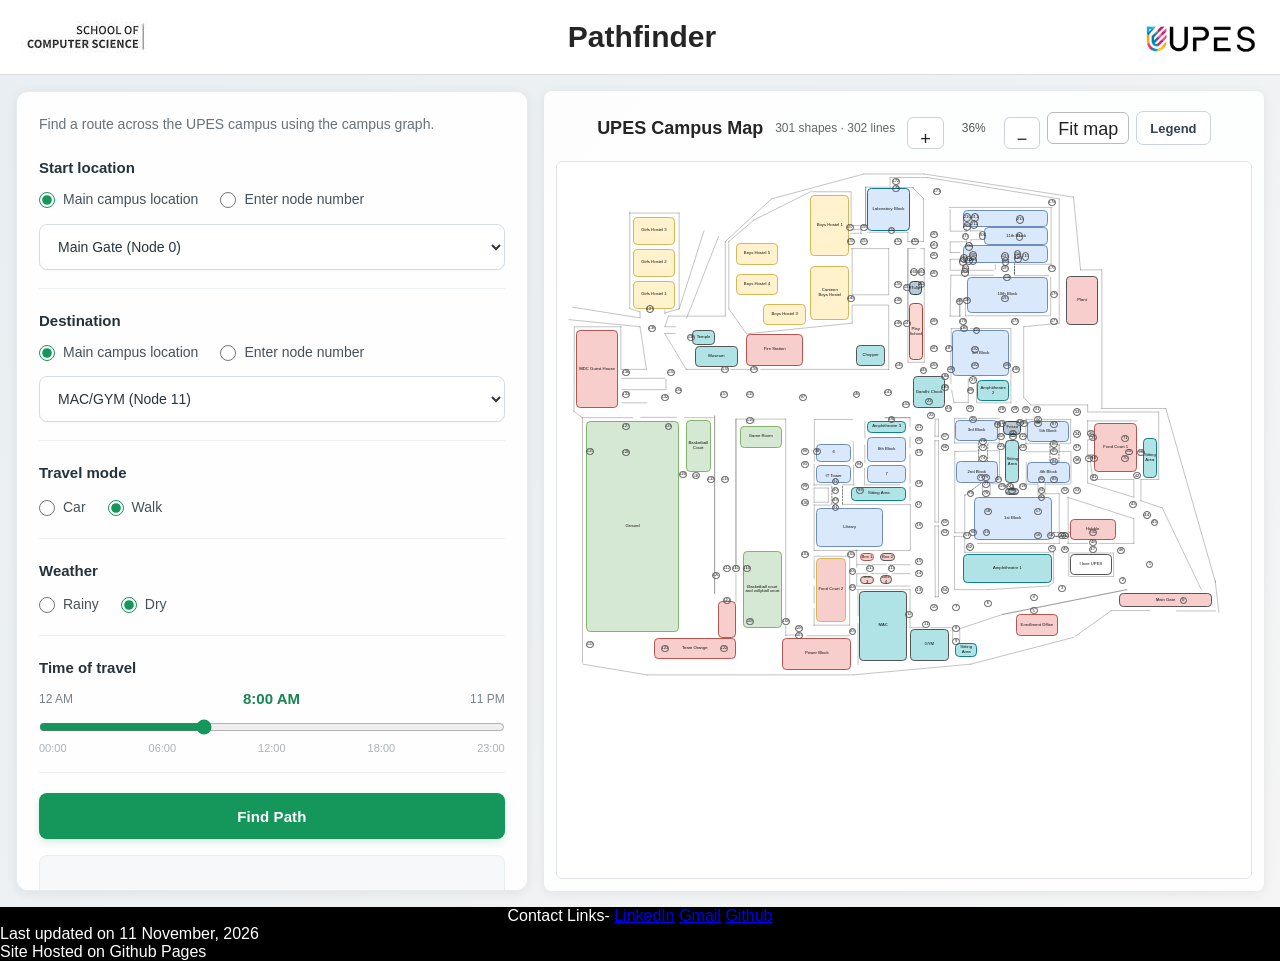
==== commit ce12644c: "Update index.html" ====
--- a/index.html
+++ b/index.html
@@ -1474,6 +1474,7 @@
                     <a href ='https://github.com/harshag2325' alt="github">Github</a> 
             </div>
         </div>
+        <div>Last updated on 11 November, 2026</div>
         <div>Site Hosted on Github Pages</div>
     </footer>
 
@@ -1517,4 +1518,4 @@
 </script>
 
 </body>
-</html>+</html>
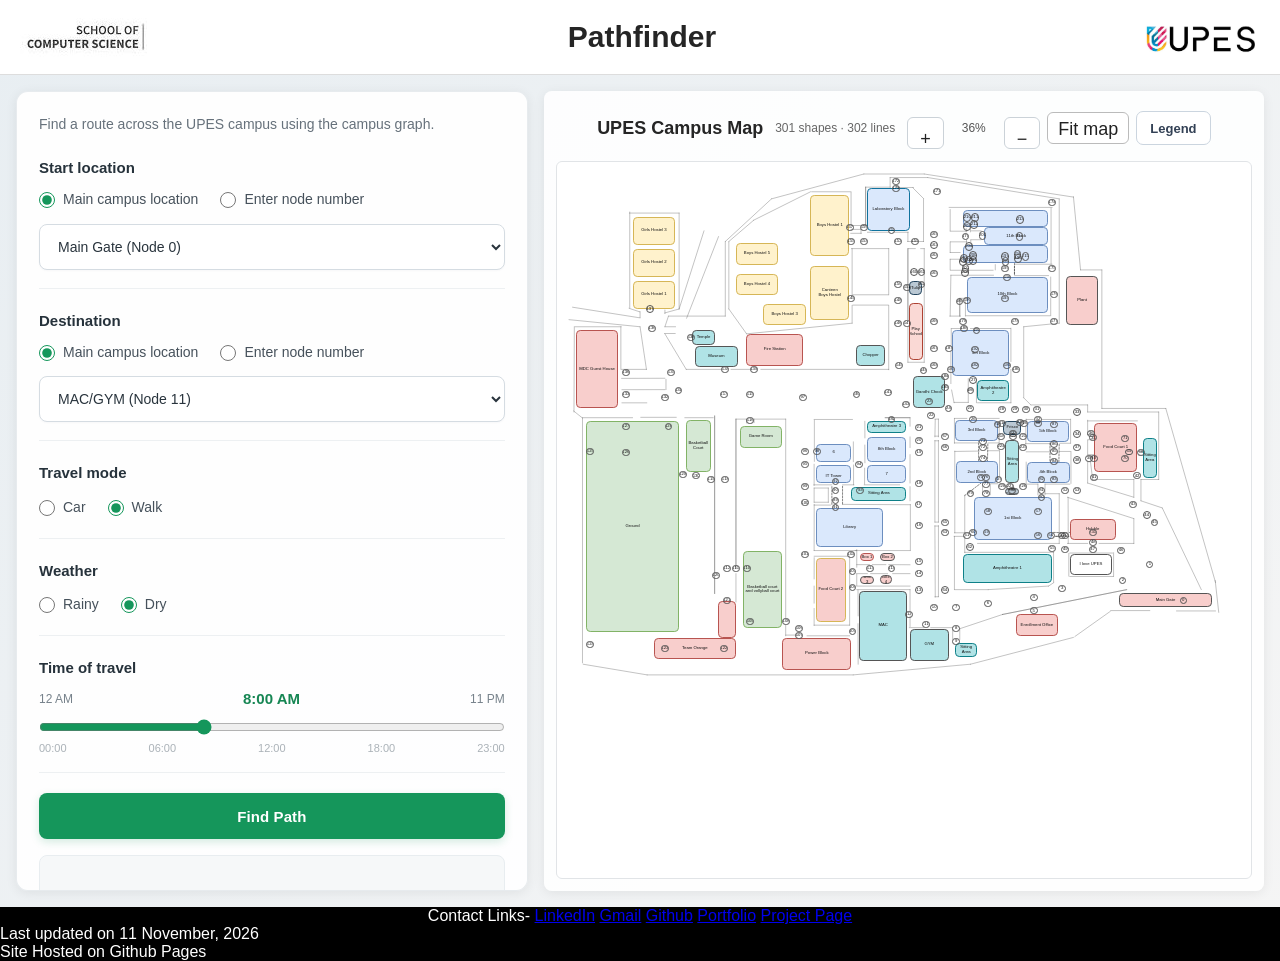
==== commit 006de6dd: "Update index.html" ====
--- a/index.html
+++ b/index.html
@@ -1472,6 +1472,8 @@
                     <a href ='https://www.linkedin.com/in/harshag2325/' alt="Linkedin">LinkedIn</a>
                     <a href ='mailto:harshagrawal2325@gmail.com' alt="gmail">Gmail</a>
                     <a href ='https://github.com/harshag2325' alt="github">Github</a> 
+                    <a href='https://harshag2325.github.io/Port2/Home.html'>Portfolio</a>
+                    <a href='https://harshag2325.github.io/UPES_PathFinder/know.html'>Project Page</a>
             </div>
         </div>
         <div>Last updated on 11 November, 2026</div>
